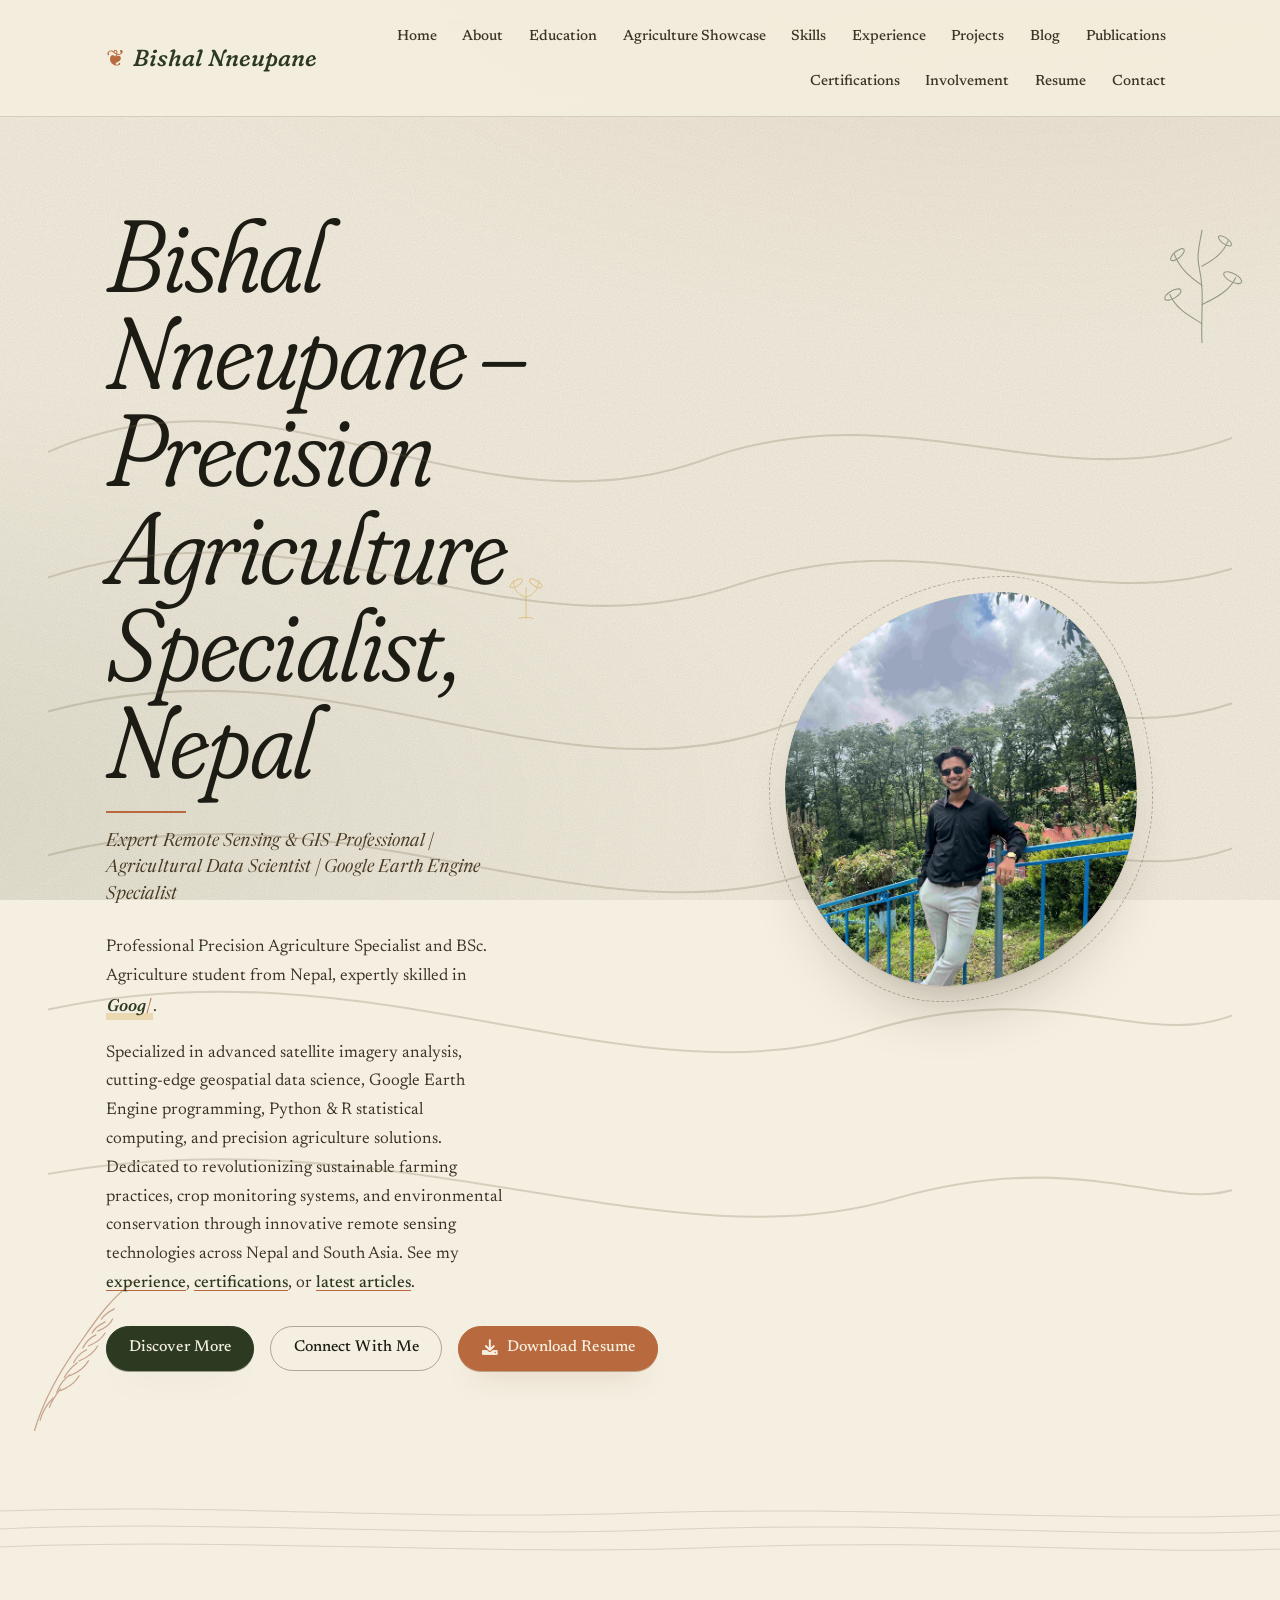
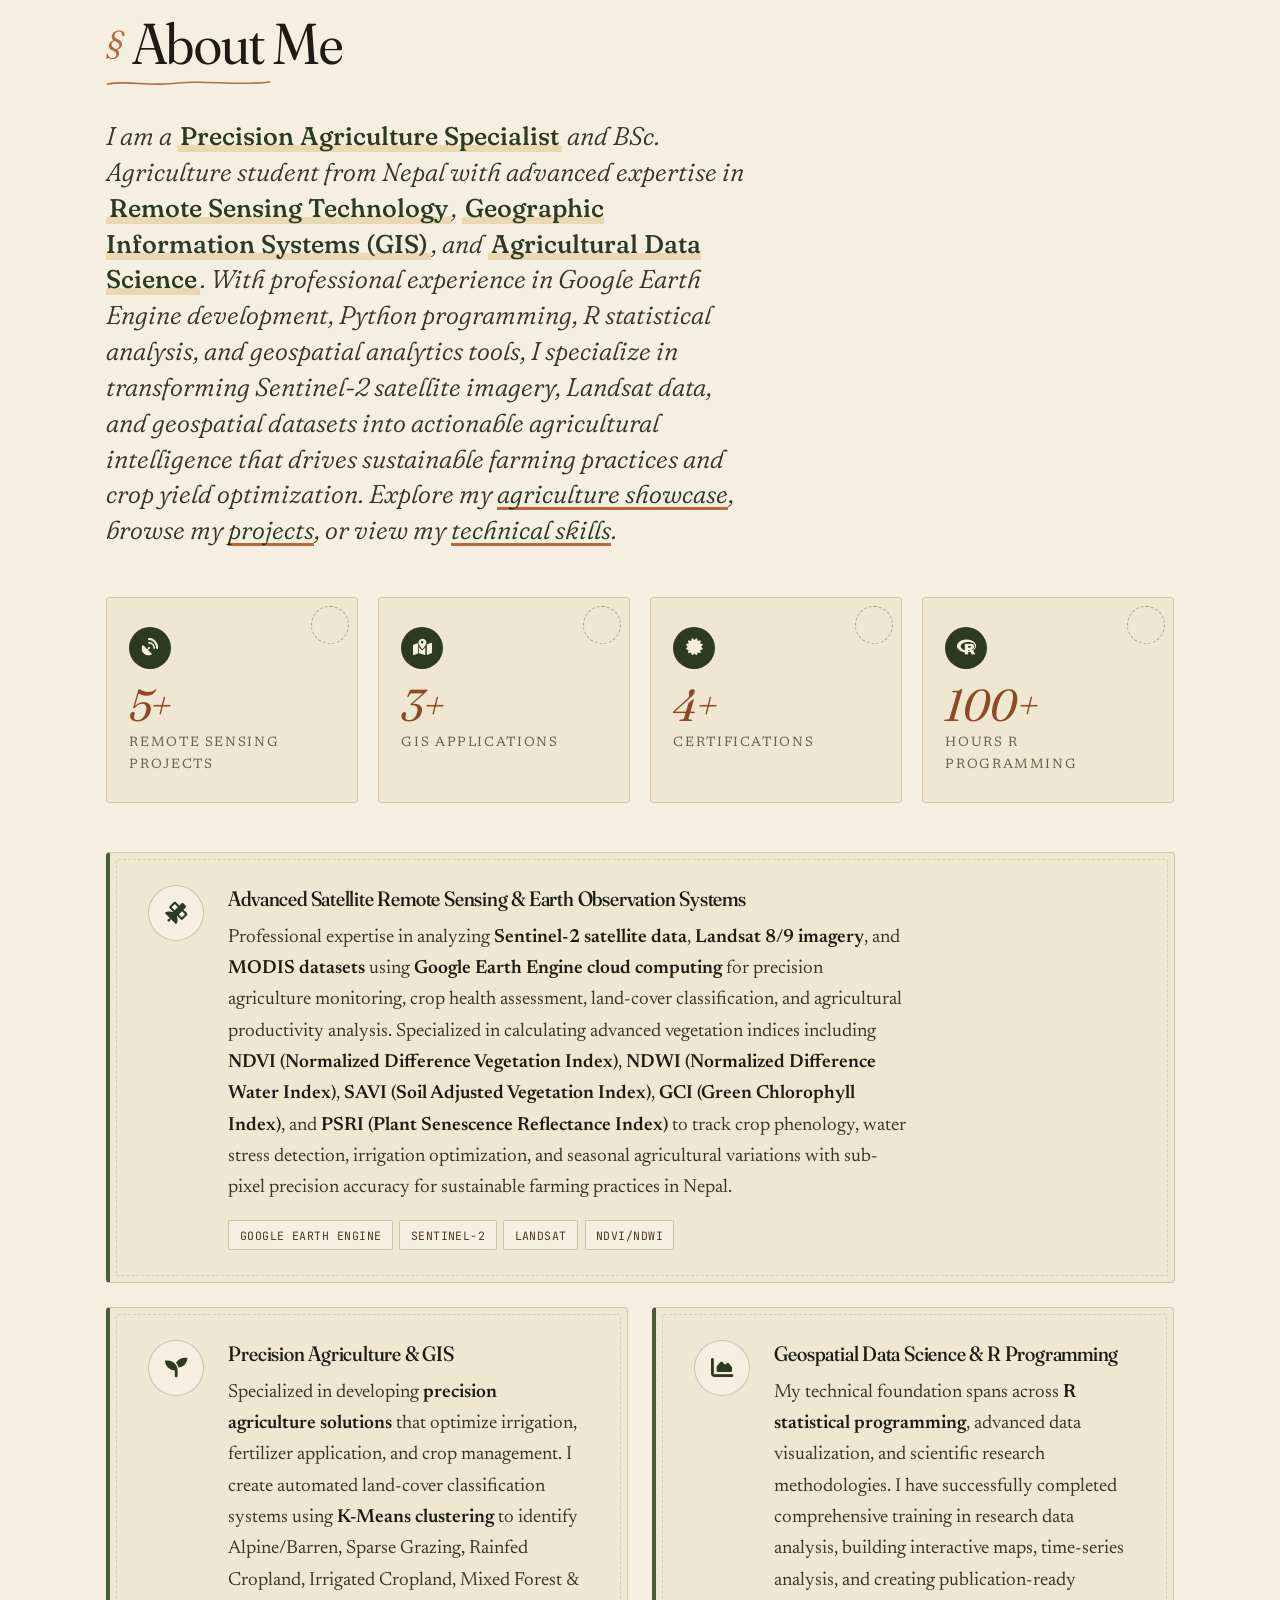
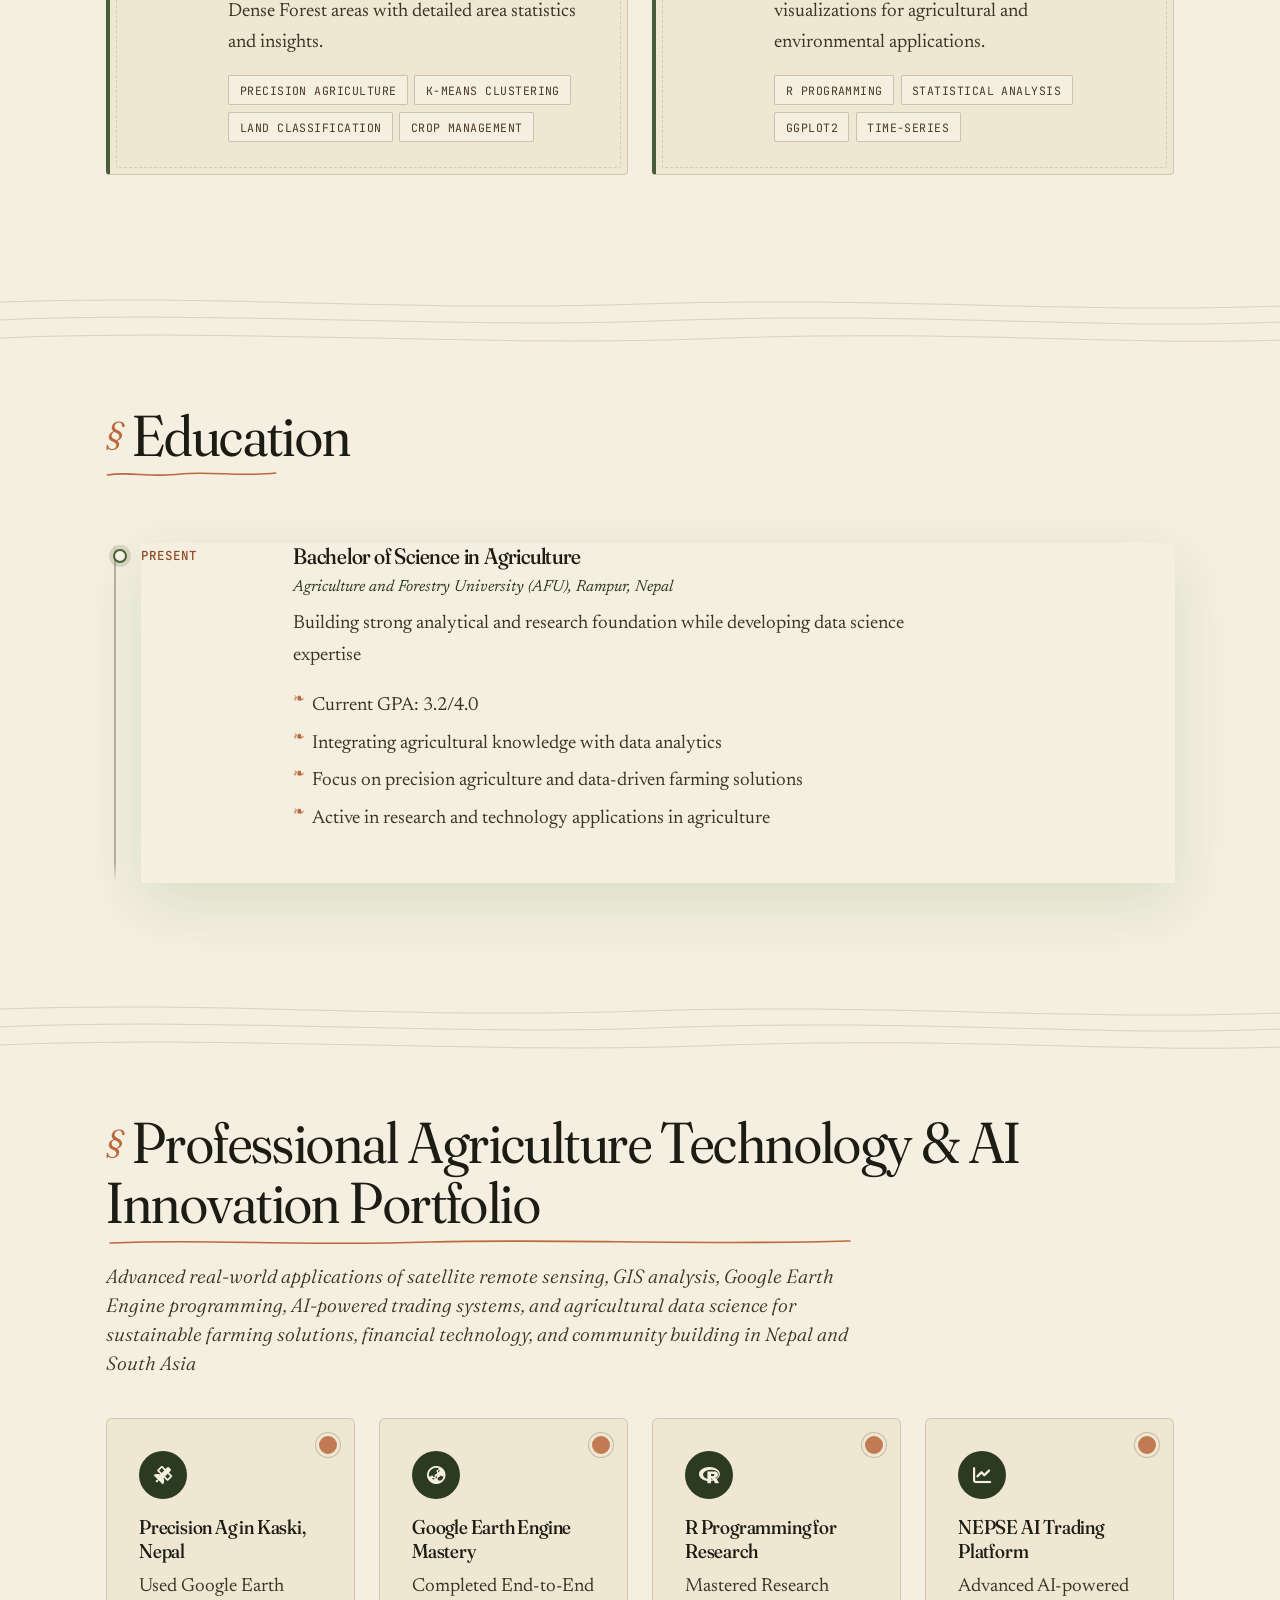
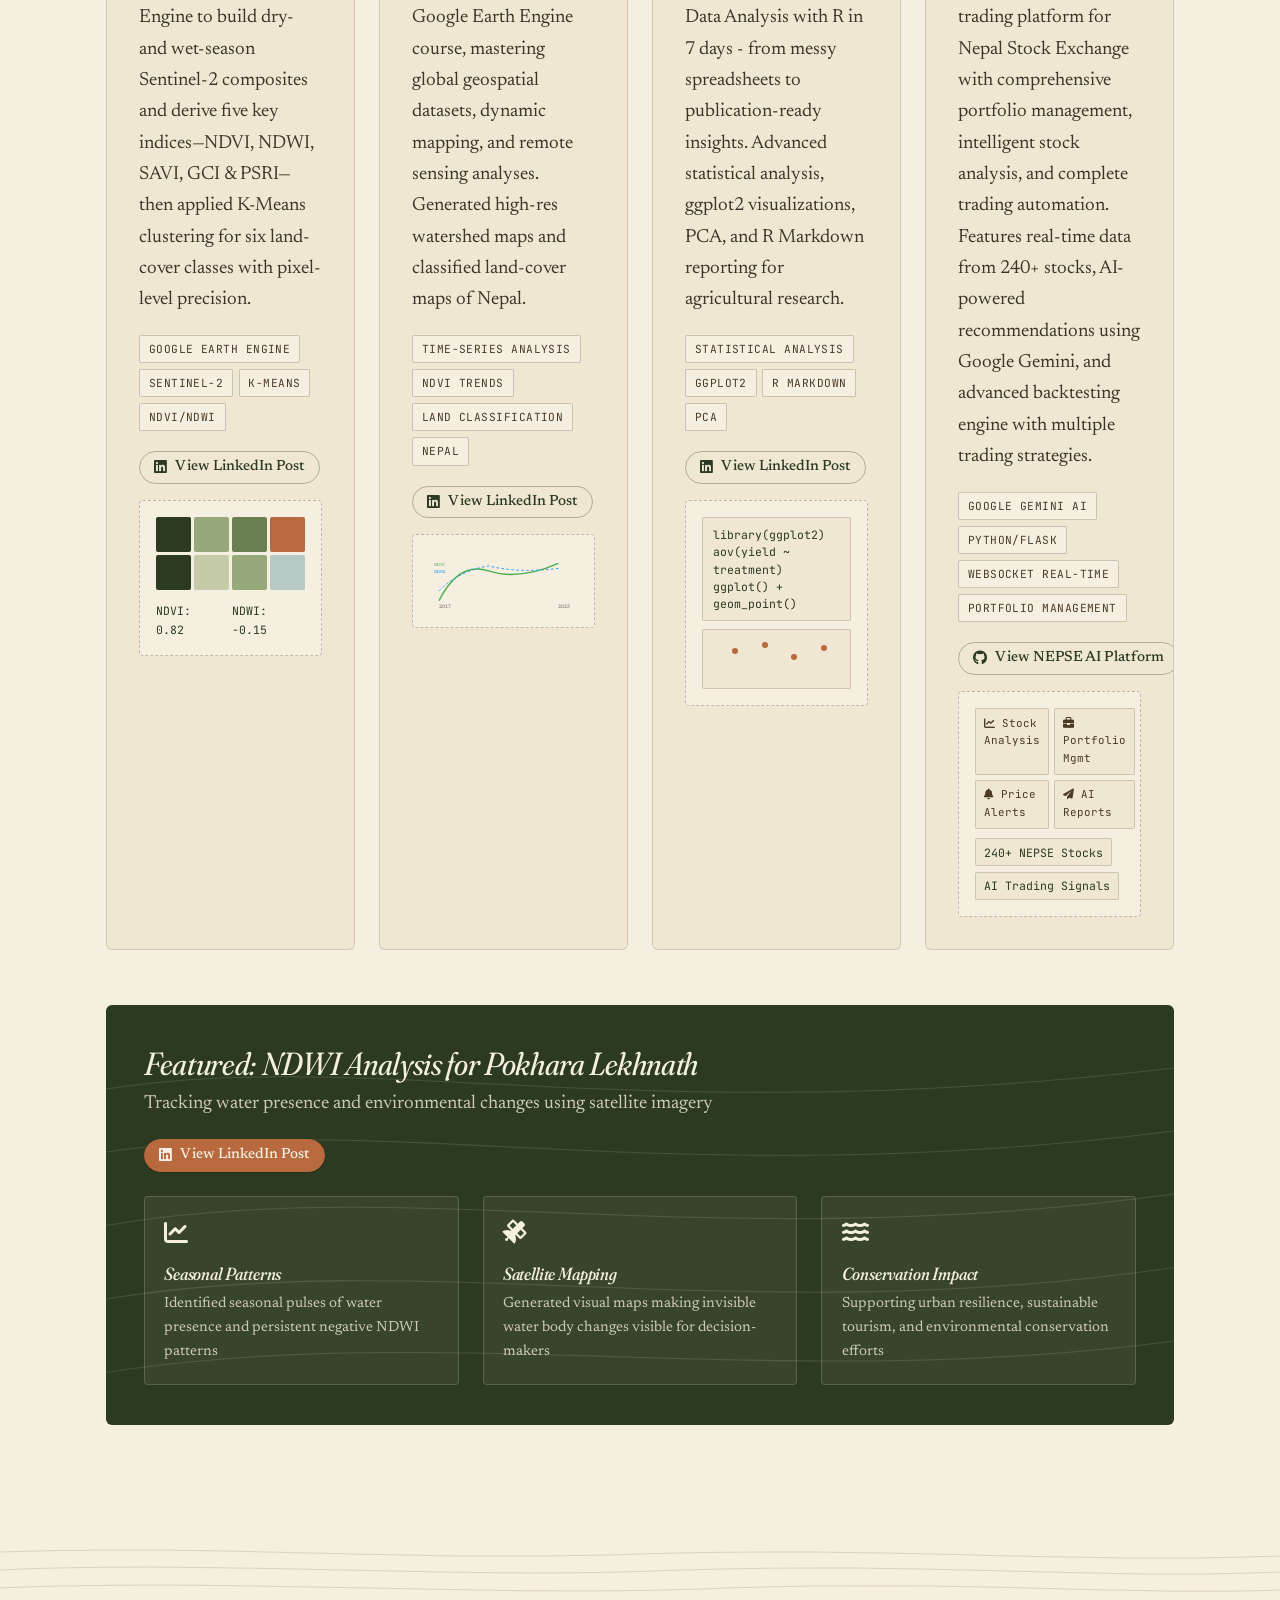
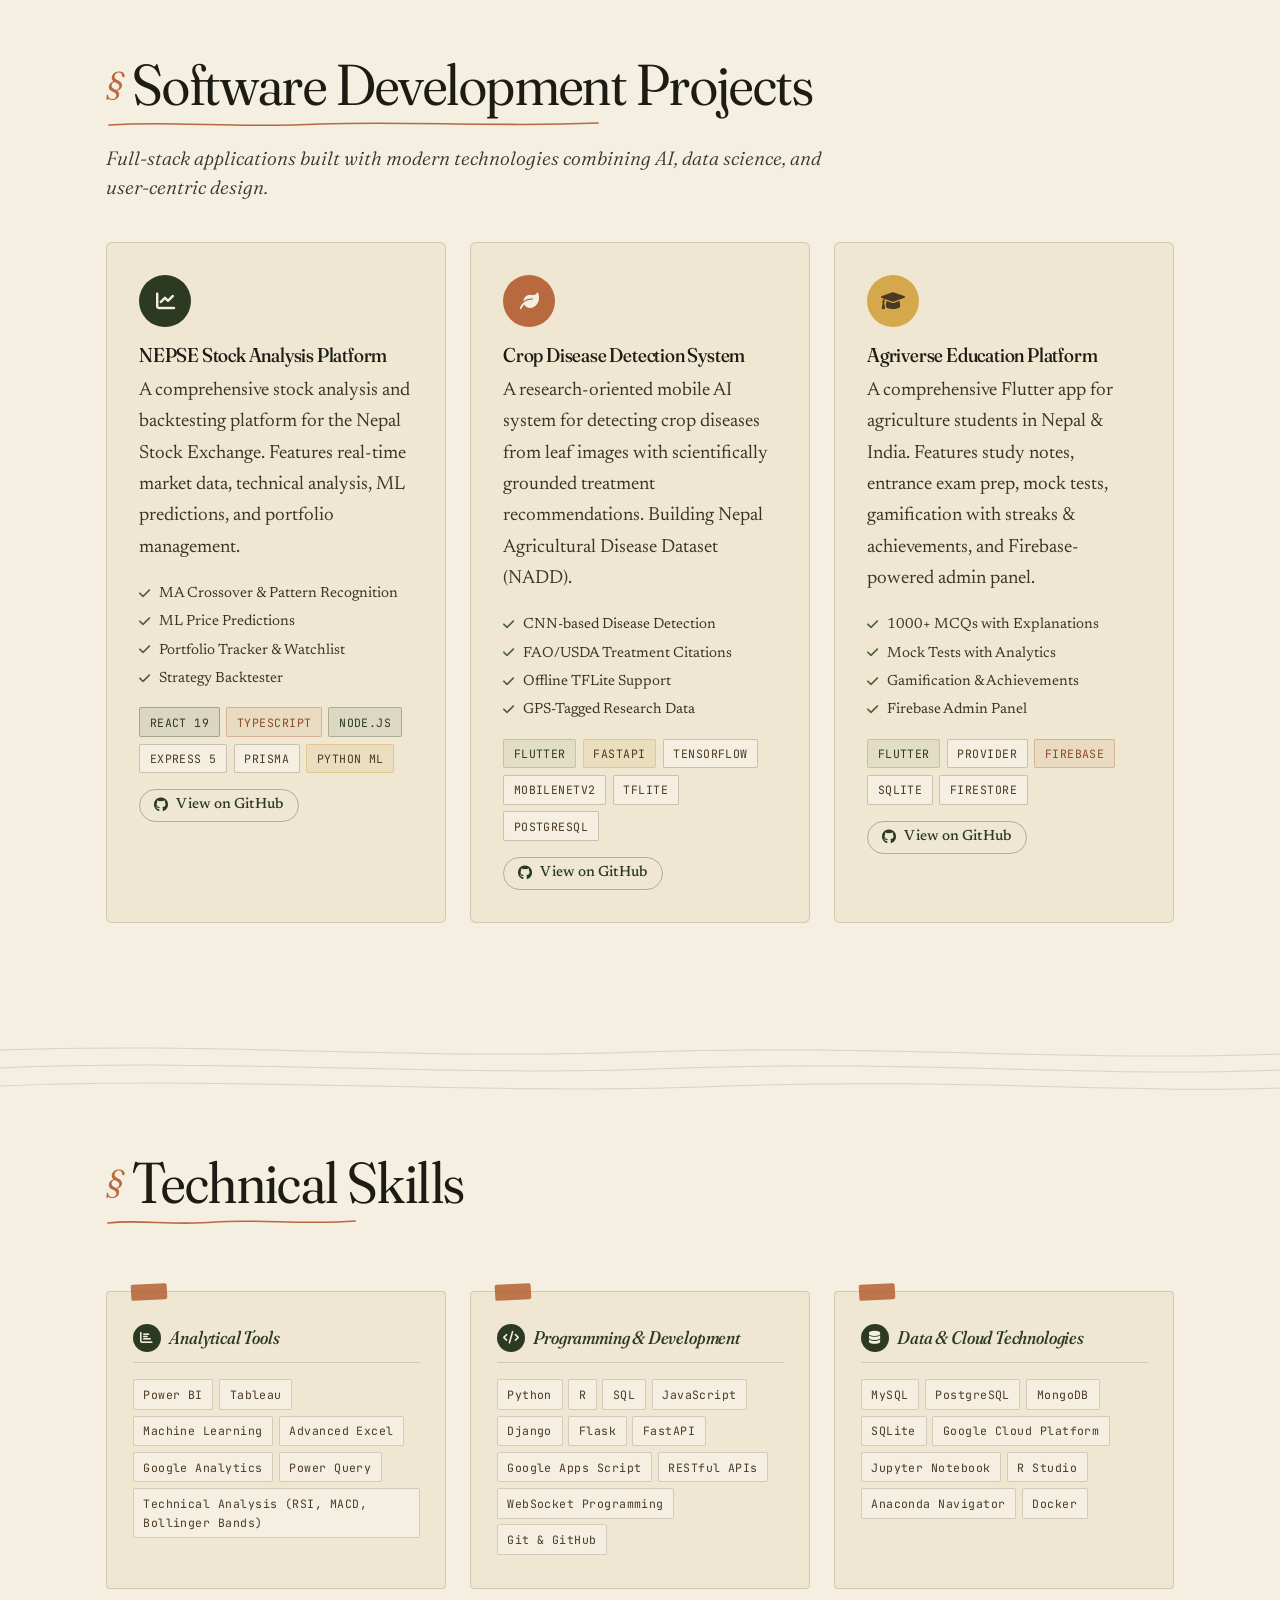
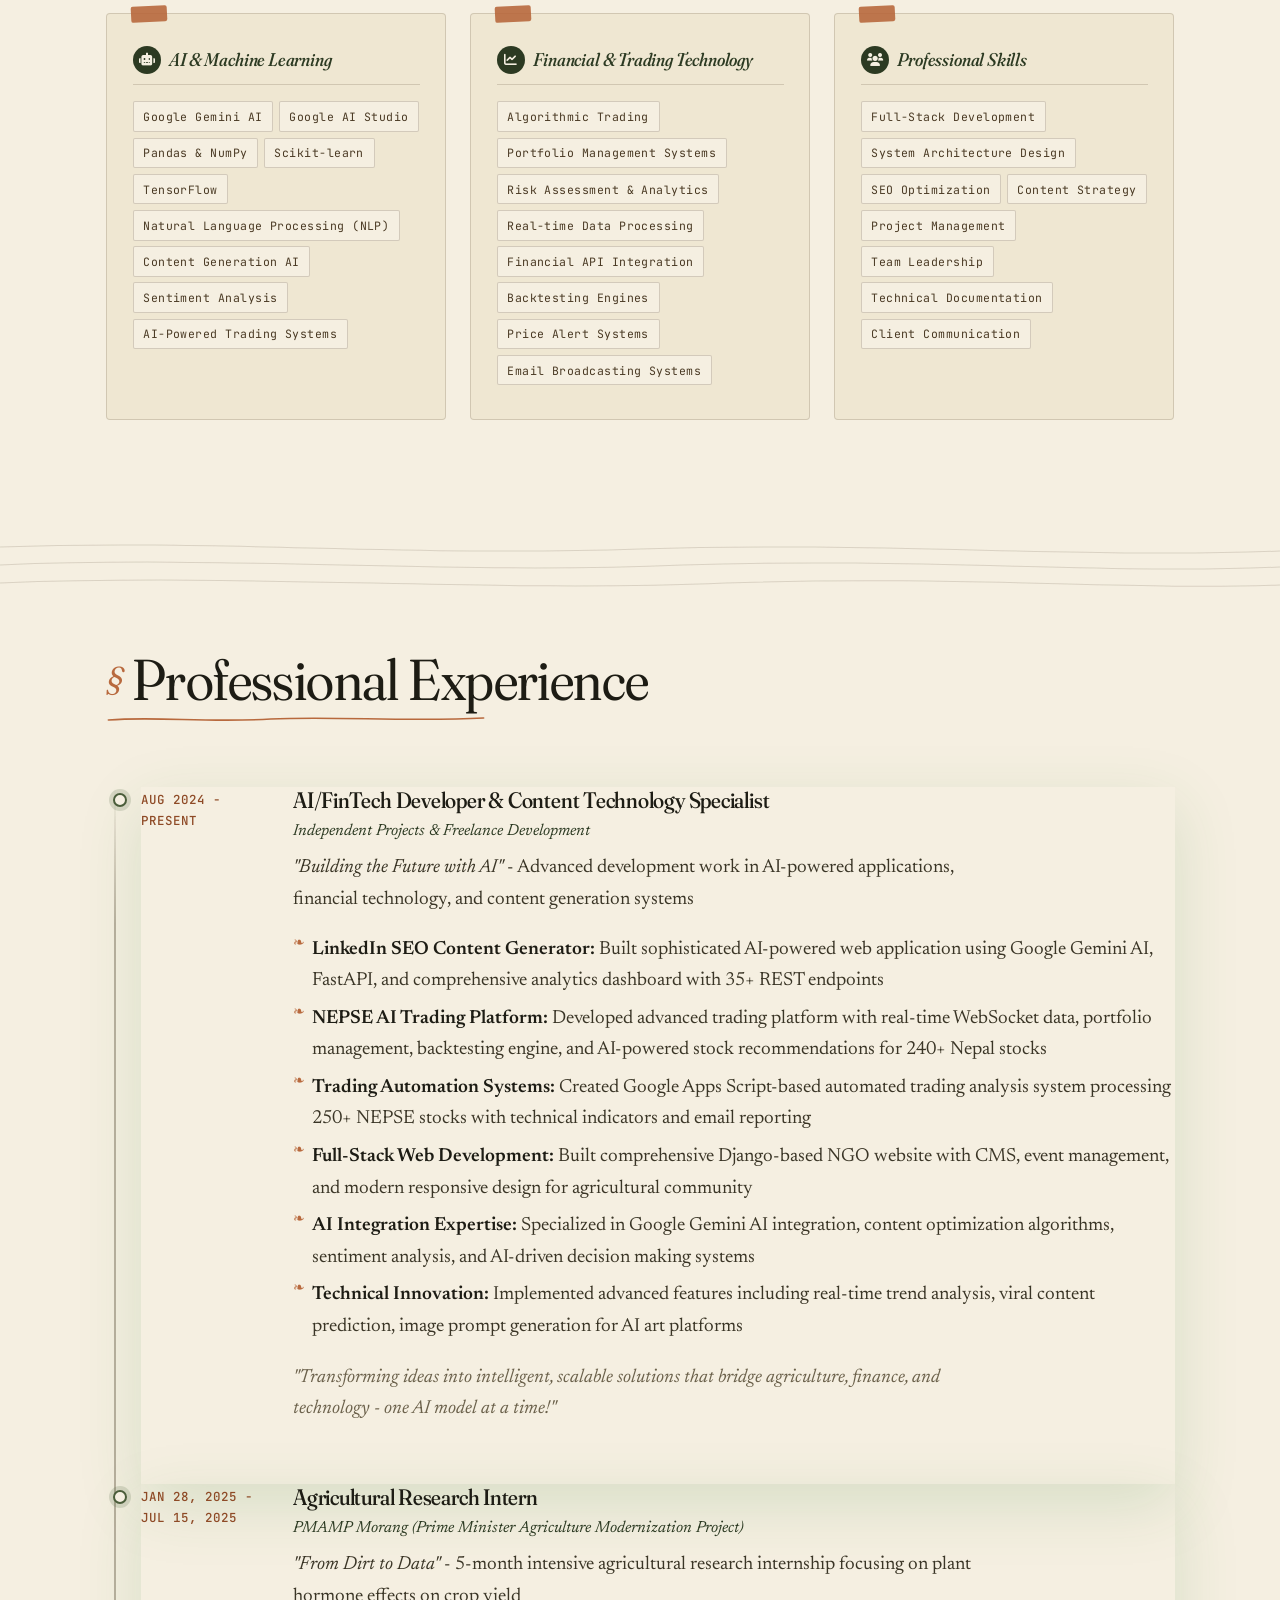
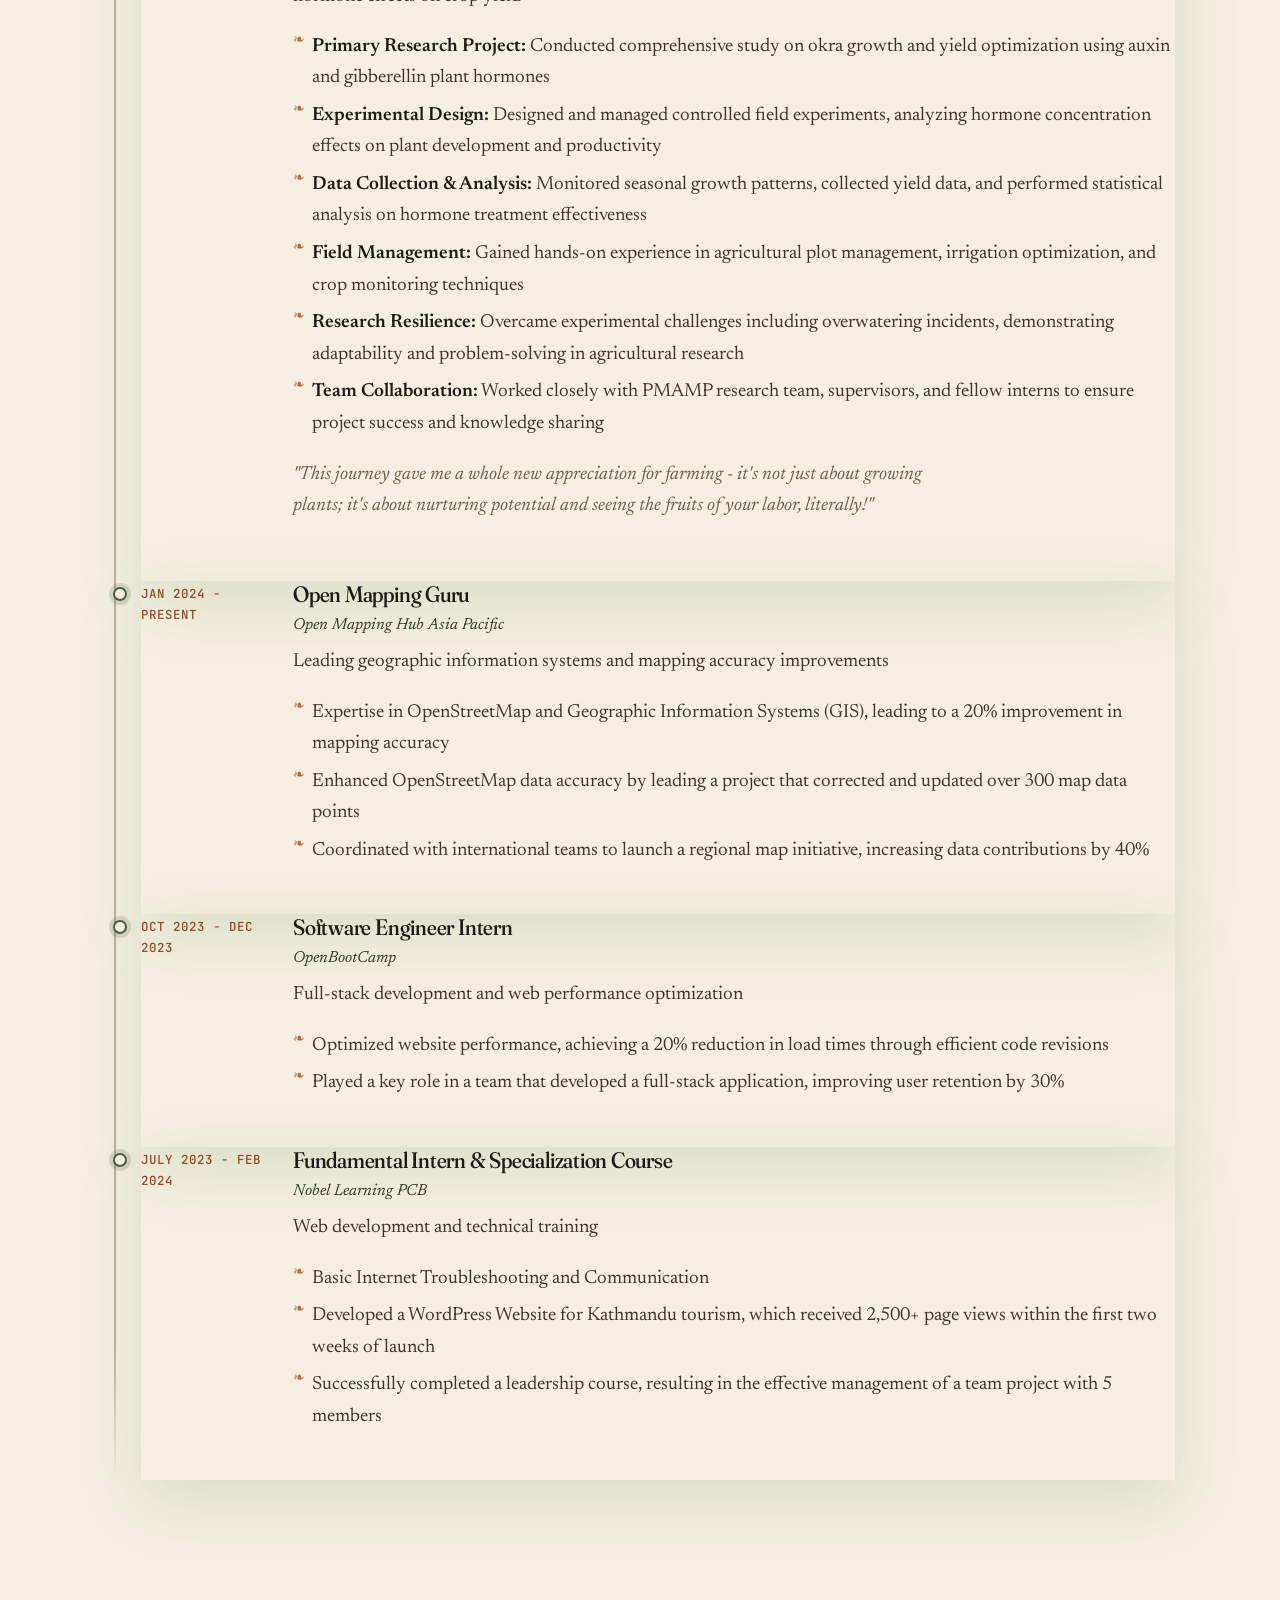
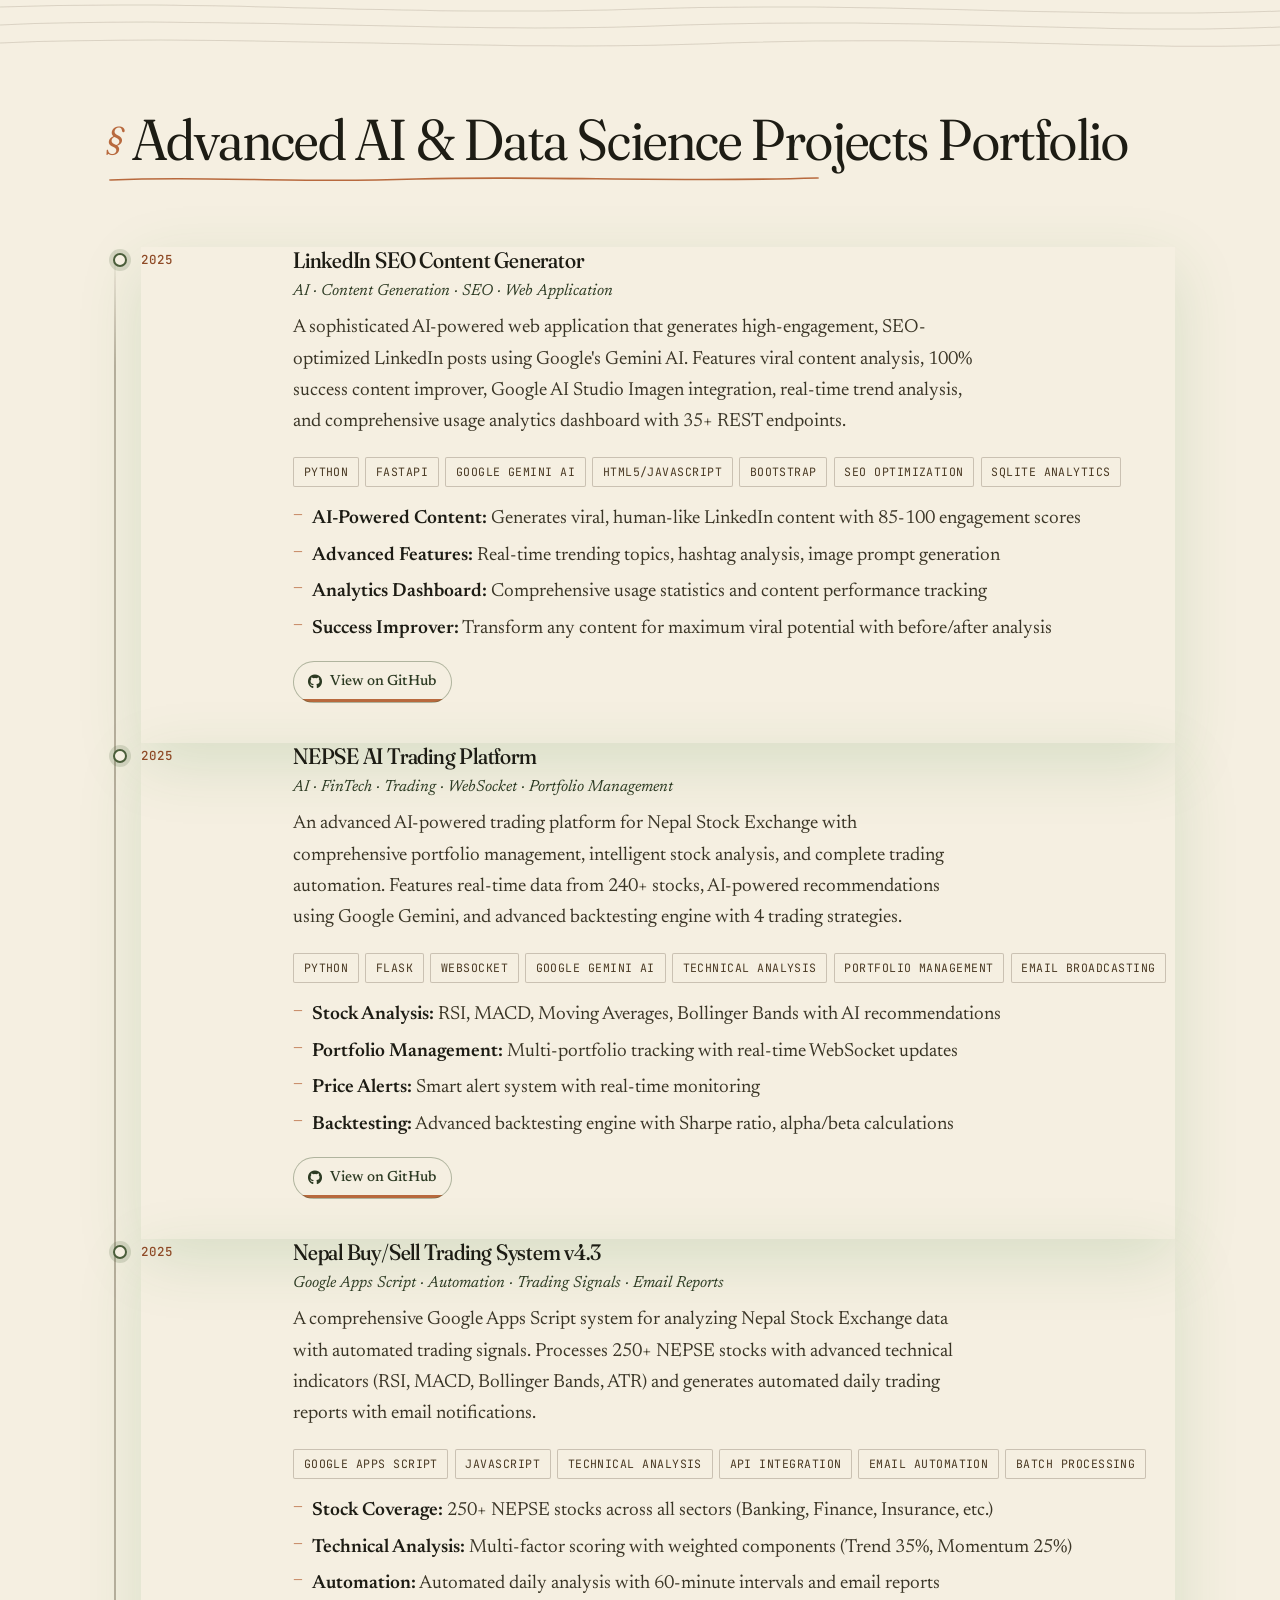
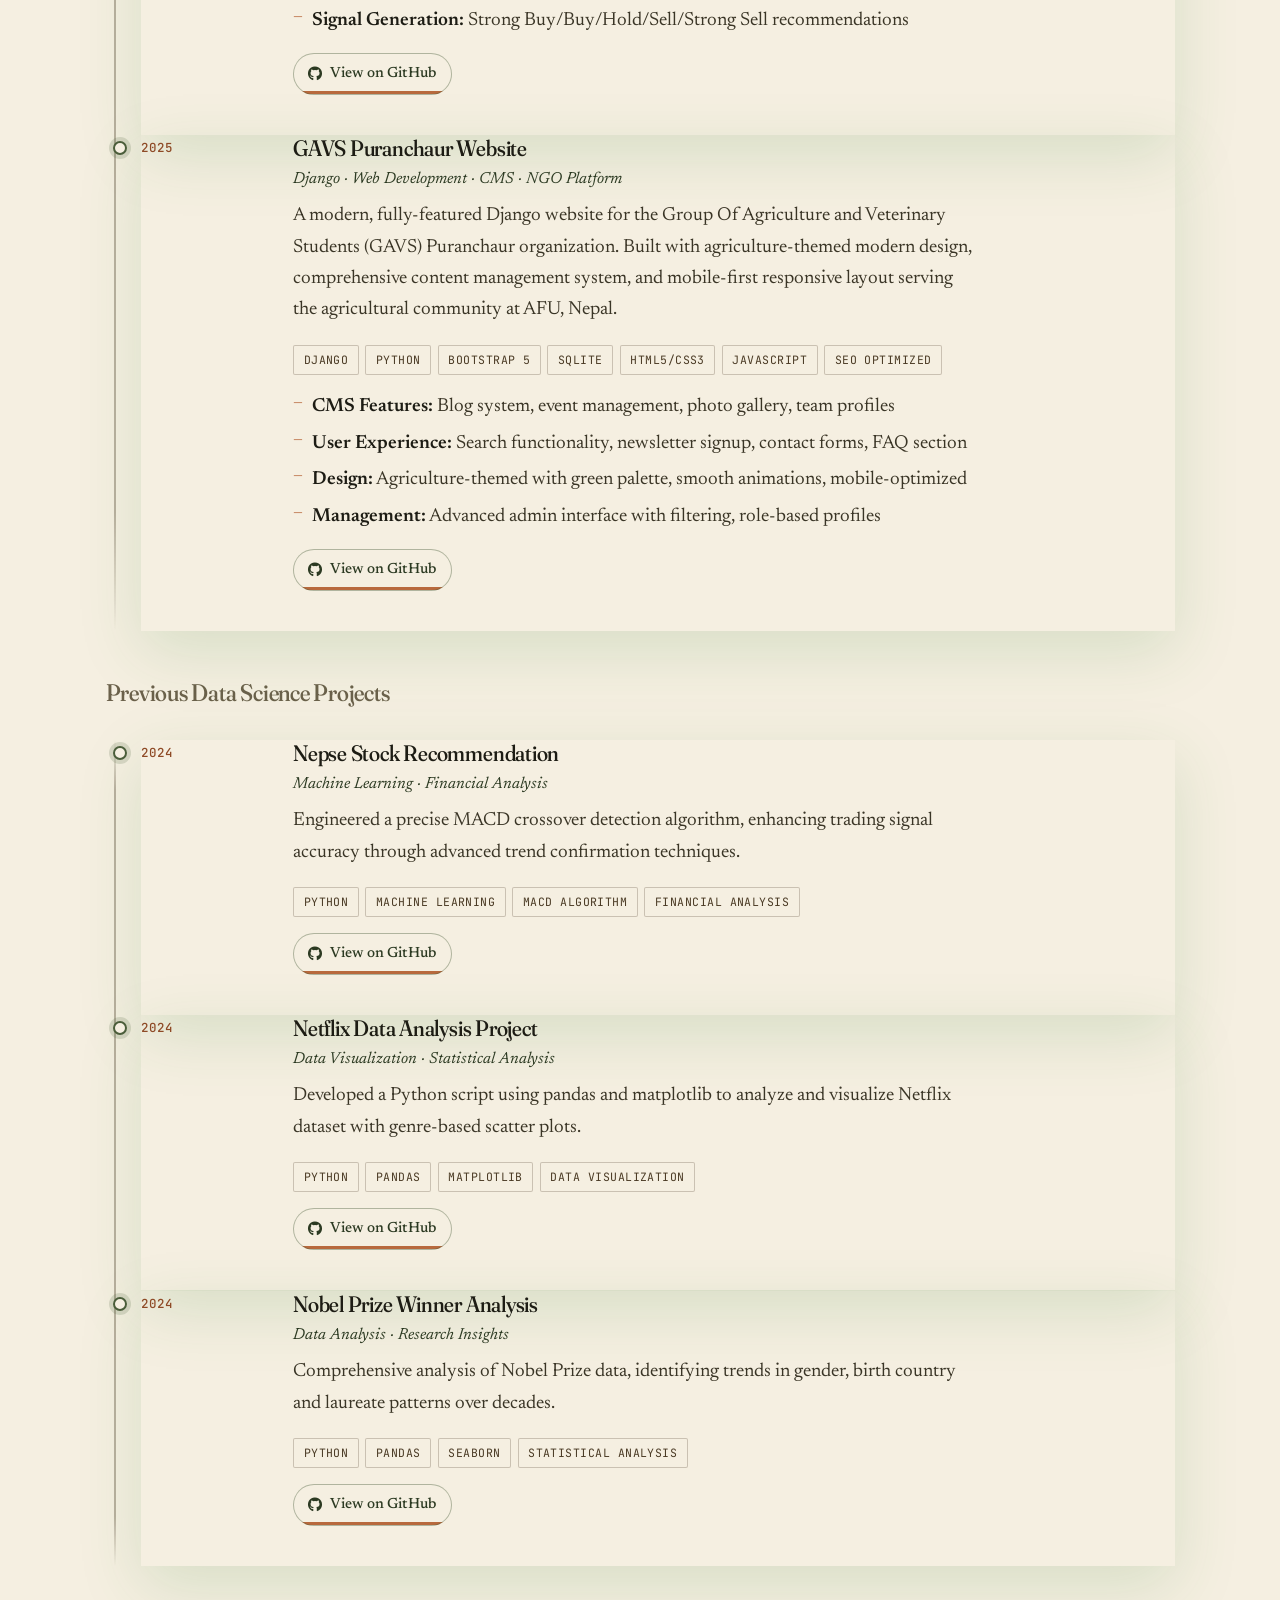
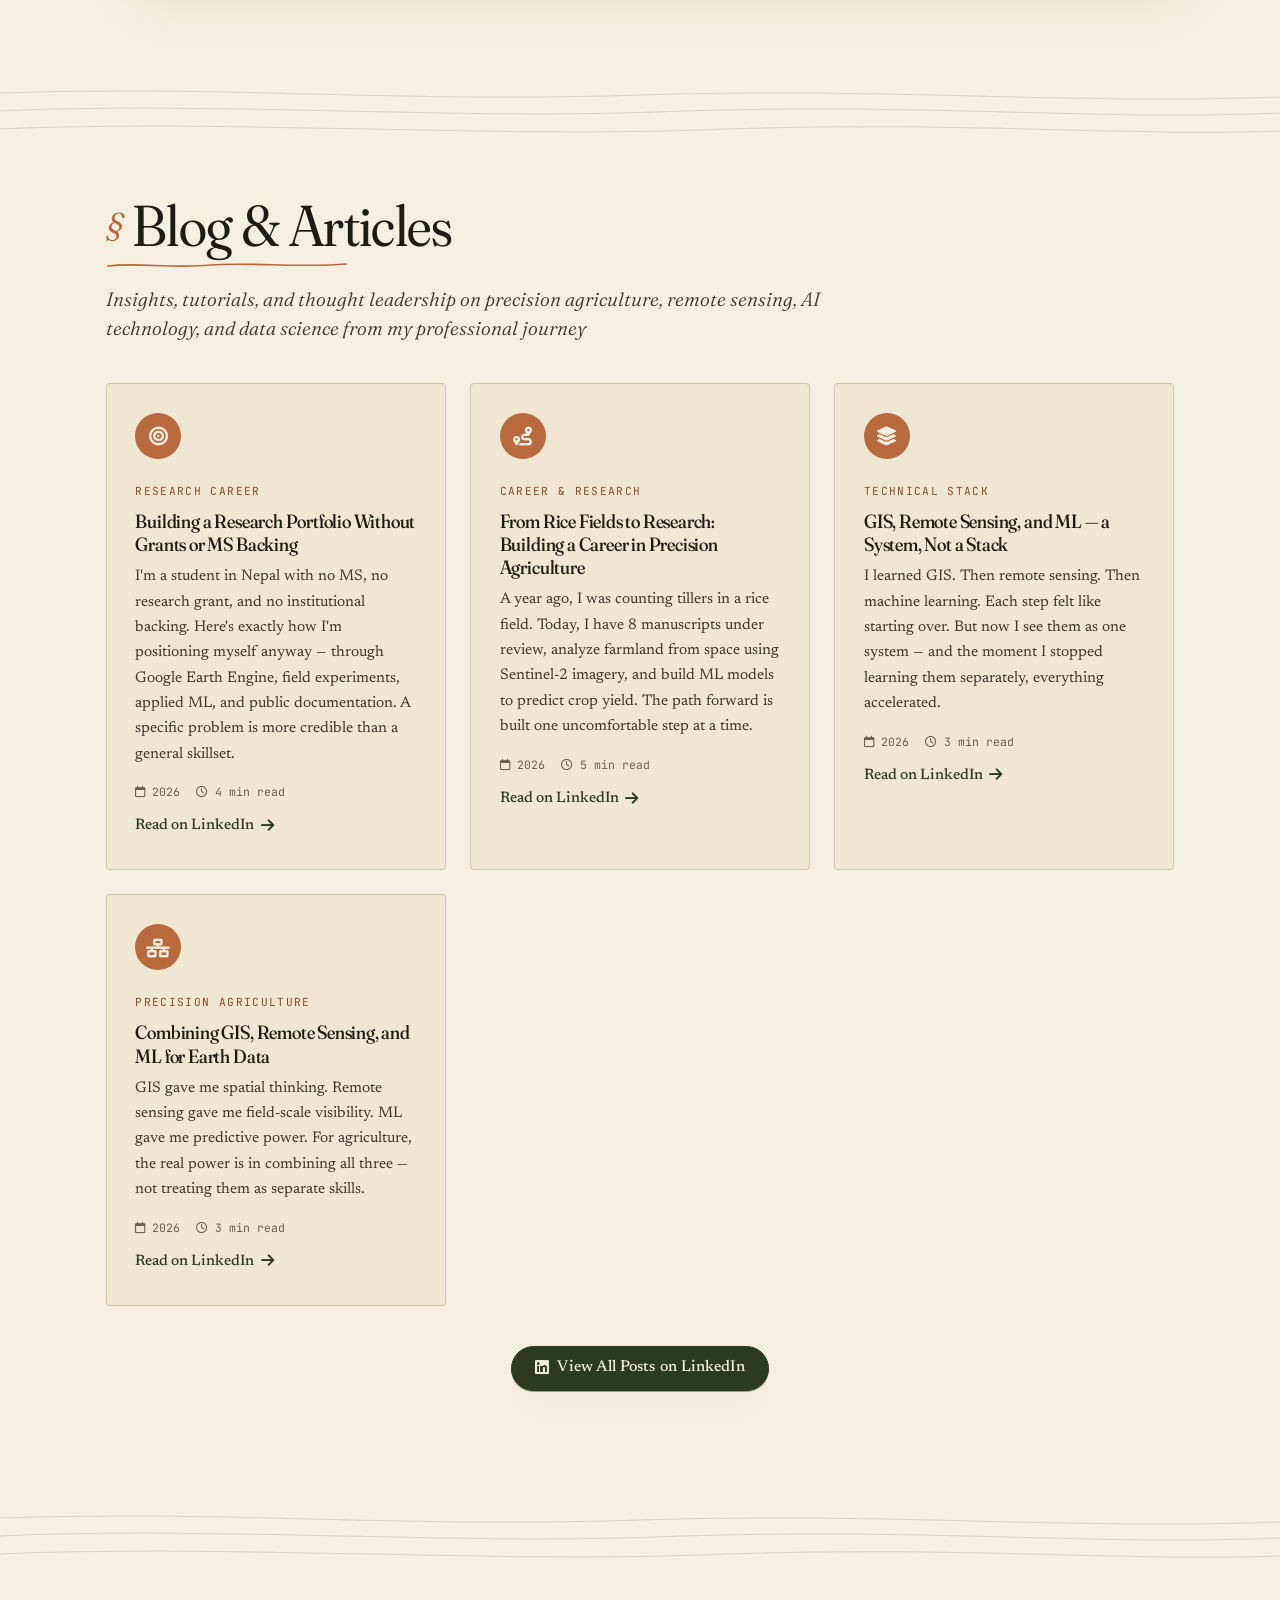
==== index.html @ 51d8fc03 "fix: mobile nav overlay + refresh CV/certificate PDFs - Remove backdrop-filter from <header> on mobi" ====
<!DOCTYPE html>
<html lang="en">

<head>
    <!-- Google Tag Manager -->
    <script>(function (w, d, s, l, i) {
            w[l] = w[l] || []; w[l].push({
                'gtm.start':
                    new Date().getTime(), event: 'gtm.js'
            }); var f = d.getElementsByTagName(s)[0],
                j = d.createElement(s), dl = l != 'dataLayer' ? '&l=' + l : ''; j.async = true; j.src =
                    'https://www.googletagmanager.com/gtm.js?id=' + i + dl; f.parentNode.insertBefore(j, f);
        })(window, document, 'script', 'dataLayer', 'GTM-NJG6S7FP');</script>
    <!-- End Google Tag Manager -->

    <!-- Google tag (gtag.js) -->
    <script async src="https://www.googletagmanager.com/gtag/js?id=G-SQ2X1X2V31"></script>
    <script>
        window.dataLayer = window.dataLayer || [];
        function gtag() { dataLayer.push(arguments); }
        gtag('js', new Date());

        gtag('config', 'G-SQ2X1X2V31');
    </script>

    <meta charset="UTF-8">
    <meta name="viewport"
        content="width=device-width, initial-scale=1.0, maximum-scale=5.0, user-scalable=yes, viewport-fit=cover">
    <meta name="theme-color" content="#4a5d3a">
    <meta name="mobile-web-app-capable" content="yes">
    <meta name="apple-mobile-web-app-capable" content="yes">
    <meta name="apple-mobile-web-app-status-bar-style" content="default">
    <meta name="apple-mobile-web-app-title" content="Bishal Nneupane">

    <!-- Performance Optimization Meta Tags -->
    <meta http-equiv="Cache-Control" content="max-age=31536000, public">
    <meta http-equiv="Expires" content="Mon, 09 Aug 2026 12:00:00 GMT">

    <!-- SEO Meta Tags -->
    <meta name="description"
        content="Bishal Nneupane is a Precision Agriculture & Remote Sensing Expert from Nepal. Google Earth Engine developer, agricultural data scientist & GIS analyst.">
    <meta name="keywords"
        content="Bishal Nneupane, Precision Agriculture Nepal, Remote Sensing Expert, Google Earth Engine, Agricultural Data Science, NDVI Monitoring, GIS Nepal">
    <meta name="author" content="Bishal Nneupane">
    <meta name="robots" content="index, follow, max-snippet:-1, max-image-preview:large, max-video-preview:-1">
    <link rel="canonical" href="https://www.bishalnneupane.com.np/">
    <link rel="alternate" hreflang="en" href="https://www.bishalnneupane.com.np/" />
    <link rel="alternate" hreflang="x-default" href="https://www.bishalnneupane.com.np/" />

    <!-- Open Graph Meta Tags -->
    <meta property="og:title" content="Bishal Nneupane – Agriculture & Remote Sensing | Nepal">
    <meta property="og:description"
        content="Precision Agriculture Specialist from Nepal. Expert in Google Earth Engine, NDVI analysis, satellite remote sensing & agricultural data science.">
    <meta property="og:image" content="https://www.bishalnneupane.com.np/bishal_neupane.jpg">
    <meta property="og:image:width" content="1200">
    <meta property="og:image:height" content="630">
    <meta property="og:image:alt" content="Bishal Nneupane - Precision Agriculture Specialist from Nepal">
    <meta property="og:url" content="https://www.bishalnneupane.com.np/">
    <meta property="og:type" content="website">
    <meta property="og:locale" content="en_US">
    <meta property="og:site_name" content="Bishal Nneupane">

    <!-- Twitter Card Meta Tags -->
    <meta name="twitter:card" content="summary_large_image">
    <meta name="twitter:site" content="@bishalnneupane1">
    <meta name="twitter:creator" content="@bishalnneupane1">
    <meta name="twitter:title" content="Bishal Nneupane – Precision Agriculture & Remote Sensing Expert">
    <meta name="twitter:description"
        content="Precision Agriculture Specialist from Nepal. Expert in Google Earth Engine, NDVI analysis & agricultural data science.">
    <meta name="twitter:image" content="https://www.bishalnneupane.com.np/bishal_neupane.jpg">
    <meta name="twitter:image:alt" content="Bishal Nneupane - Precision Agriculture Specialist">

    <link rel="preconnect" href="https://cdnjs.cloudflare.com">
    <link rel="dns-prefetch" href="https://cdnjs.cloudflare.com">
    <link rel="preconnect" href="https://fonts.googleapis.com">
    <link rel="preconnect" href="https://fonts.gstatic.com" crossorigin>
    <link
        href="https://fonts.googleapis.com/css2?family=Fraunces:ital,opsz,wght,SOFT,WONK@0,9..144,300..900,0..100,0..1;1,9..144,300..900,0..100,0..1&family=Newsreader:ital,opsz,wght@0,6..72,300..700;1,6..72,300..700&family=JetBrains+Mono:wght@400;500;600;700&display=swap"
        rel="stylesheet">

    <!-- Preload critical resources -->
    <link rel="preload" href="style.css" as="style">
    <link rel="preload" href="script.js" as="script">
    <link rel="preload" href="bishal_neupane.jpg" as="image">

    <!-- Favicon and Icons -->
    <link rel="icon" type="image/png" sizes="512x512" href="favicon-512x512.png">
    <link rel="apple-touch-icon" sizes="180x180" href="apple-touch-icon.png">
    <link rel="icon" type="image/png" sizes="32x32" href="favicon-32x32.png">
    <link rel="icon" type="image/png" sizes="16x16" href="favicon-16x16.png">
    <link rel="manifest" href="site.webmanifest">

    <title>Bishal Nneupane – Agriculture & Remote Sensing | Nepal</title>
    <link rel="stylesheet" href="style.css">
    <link rel="stylesheet" href="responsive.css">
    <link href="https://cdnjs.cloudflare.com/ajax/libs/font-awesome/6.0.0/css/all.min.css" rel="stylesheet">

    <!-- JSON-LD Structured Data: Person -->
    <script type="application/ld+json">
    {
        "@context": "https://schema.org",
        "@type": "Person",
        "name": "Bishal Nneupane",
        "givenName": "Bishal",
        "familyName": "Nneupane",
        "jobTitle": "Precision Agriculture Specialist & Remote Sensing Expert",
        "description": "Precision agriculture specialist and agricultural data scientist from Nepal, specializing in remote sensing, Google Earth Engine, and sustainable farming solutions.",
        "url": "https://www.bishalnneupane.com.np/",
        "image": {
            "@type": "ImageObject",
            "url": "https://www.bishalnneupane.com.np/bishal_neupane.jpg",
            "width": 800,
            "height": 800
        },
        "email": "contact@bishalnneupane.com.np",
        "telephone": "+977-9807477734",
        "sameAs": [
            "https://www.linkedin.com/in/bishalnneupane/",
            "https://github.com/bishalnneupane1",
            "https://www.facebook.com/bishal.nneupane/",
            "https://x.com/bishalnneupane1",
            "https://www.instagram.com/bishalnneupane/",
            "https://www.youtube.com/@bishalnneupane"
        ],
        "address": {
            "@type": "PostalAddress",
            "addressLocality": "Pokhara",
            "addressRegion": "Gandaki",
            "addressCountry": "NP"
        },
        "alumniOf": {
            "@type": "CollegeOrUniversity",
            "name": "Agriculture and Forestry University (AFU)",
            "url": "https://afu.edu.np/"
        },
        "knowsAbout": [
            "Precision Agriculture",
            "Remote Sensing",
            "Google Earth Engine",
            "Agricultural Data Science",
            "GIS Analysis",
            "Satellite Imagery Analysis",
            "Python Programming",
            "R Programming",
            "NDVI Analysis",
            "Crop Monitoring",
            "Sustainable Farming",
            "Machine Learning",
            "AI-Powered Trading Systems"
        ],
        "hasOccupation": {
            "@type": "Occupation",
            "name": "Agricultural Data Scientist",
            "occupationLocation": {
                "@type": "Country",
                "name": "Nepal"
            }
        },
        "nationality": {
            "@type": "Country",
            "name": "Nepal"
        }
    }
    </script>

    <!-- JSON-LD: WebSite with SearchAction -->
    <script type="application/ld+json">
    {
        "@context": "https://schema.org",
        "@type": "WebSite",
        "name": "Bishal Nneupane – Precision Agriculture & Remote Sensing Expert",
        "url": "https://www.bishalnneupane.com.np/",
        "description": "Portfolio website of Bishal Nneupane, a precision agriculture specialist and remote sensing expert from Nepal.",
        "author": { "@type": "Person", "name": "Bishal Nneupane" },
        "inLanguage": "en"
    }
    </script>

    <!-- JSON-LD: ProfessionalService -->
    <script type="application/ld+json">
    {
        "@context": "https://schema.org",
        "@type": "ProfessionalService",
        "name": "Bishal Nneupane – Agricultural Consulting & Remote Sensing Services",
        "description": "Professional consulting in precision agriculture, Google Earth Engine development, satellite remote sensing analysis, and agricultural data science.",
        "url": "https://www.bishalnneupane.com.np/",
        "telephone": "+977-9807477734",
        "email": "contact@bishalnneupane.com.np",
        "address": {
            "@type": "PostalAddress",
            "addressLocality": "Pokhara",
            "addressRegion": "Gandaki",
            "addressCountry": "NP"
        },
        "areaServed": [
            { "@type": "Country", "name": "Nepal" },
            { "@type": "Place", "name": "South Asia" }
        ],
        "serviceType": ["Precision Agriculture Consulting", "Remote Sensing Analysis", "Google Earth Engine Development", "Agricultural Data Science"]
    }
    </script>

    <!-- JSON-LD: SoftwareApplication Projects -->
    <script type="application/ld+json">
    [
        {
            "@context": "https://schema.org",
            "@type": "SoftwareApplication",
            "name": "LinkedIn SEO Content Generator",
            "description": "AI-powered web application that generates high-engagement, SEO-optimized LinkedIn posts using Google's Gemini AI with viral content analysis and analytics dashboard.",
            "author": {"@type": "Person", "name": "Bishal Nneupane", "url": "https://www.bishalnneupane.com.np/"},
            "applicationCategory": "AI & Content Generation",
            "operatingSystem": "Web",
            "url": "https://github.com/bishalnneupane1/linkedin-seo-content-generator"
        },
        {
            "@context": "https://schema.org",
            "@type": "SoftwareApplication",
            "name": "NEPSE AI Trading Platform",
            "description": "Advanced AI-powered trading platform for Nepal Stock Exchange with portfolio management, stock analysis, and trading automation using Google Gemini AI.",
            "author": {"@type": "Person", "name": "Bishal Nneupane", "url": "https://www.bishalnneupane.com.np/"},
            "applicationCategory": "FinTech & Trading",
            "operatingSystem": "Web",
            "url": "https://github.com/bishalnneupane1/nepse_ai_app"
        },
        {
            "@context": "https://schema.org",
            "@type": "CreativeWork",
            "name": "Precision Agriculture Analysis – Kaski, Nepal",
            "description": "Remote sensing project using Google Earth Engine for land-cover classification with Sentinel-2 satellite data and K-Means clustering.",
            "author": {"@type": "Person", "name": "Bishal Nneupane", "url": "https://www.bishalnneupane.com.np/"},
            "keywords": ["Google Earth Engine", "NDVI", "Remote Sensing", "Precision Agriculture"]
        }
    ]
    </script>

    <!-- JSON-LD: BreadcrumbList -->
    <script type="application/ld+json">
    {
        "@context": "https://schema.org",
        "@type": "BreadcrumbList",
        "itemListElement": [
            {
                "@type": "ListItem",
                "position": 1,
                "name": "Home",
                "item": "https://www.bishalnneupane.com.np/"
            },
            {
                "@type": "ListItem",
                "position": 2,
                "name": "About",
                "item": "https://www.bishalnneupane.com.np/#about"
            },
            {
                "@type": "ListItem",
                "position": 3,
                "name": "Agriculture Showcase",
                "item": "https://www.bishalnneupane.com.np/#agriculture-showcase"
            },
            {
                "@type": "ListItem",
                "position": 4,
                "name": "Projects",
                "item": "https://www.bishalnneupane.com.np/#projects"
            },
            {
                "@type": "ListItem",
                "position": 5,
                "name": "Blog",
                "item": "https://www.bishalnneupane.com.np/#blog"
            },
            {
                "@type": "ListItem",
                "position": 6,
                "name": "Contact",
                "item": "https://www.bishalnneupane.com.np/#contact"
            }
        ]
    }
    </script>

    <!-- JSON-LD: FAQ Schema -->
    <script type="application/ld+json">
    {
        "@context": "https://schema.org",
        "@type": "FAQPage",
        "mainEntity": [
            {
                "@type": "Question",
                "name": "What is precision agriculture and how is it used in Nepal?",
                "acceptedAnswer": {
                    "@type": "Answer",
                    "text": "Precision agriculture uses satellite remote sensing, GPS, GIS, and data analytics to optimize farming practices. In Nepal, it helps monitor crop health via NDVI indices, classify land cover using Google Earth Engine, and improve irrigation and fertilizer application for sustainable farming across diverse terrain."
                }
            },
            {
                "@type": "Question",
                "name": "How does Google Earth Engine help in agricultural analysis?",
                "acceptedAnswer": {
                    "@type": "Answer",
                    "text": "Google Earth Engine is a cloud computing platform that provides access to Sentinel-2, Landsat, and MODIS satellite data. It enables calculation of vegetation indices like NDVI, NDWI, SAVI, and GCI for crop health assessment, land-cover classification using K-Means clustering, and time-series analysis of agricultural changes."
                }
            },
            {
                "@type": "Question",
                "name": "What services does Bishal Nneupane offer?",
                "acceptedAnswer": {
                    "@type": "Answer",
                    "text": "Bishal Nneupane offers precision agriculture consulting, Google Earth Engine development, satellite remote sensing analysis, agricultural data science, GIS mapping, AI-powered solution development, and full-stack web application development for agriculture and fintech."
                }
            },
            {
                "@type": "Question",
                "name": "What is NDVI and why is it important for crop monitoring?",
                "acceptedAnswer": {
                    "@type": "Answer",
                    "text": "NDVI (Normalized Difference Vegetation Index) measures plant health using satellite imagery by comparing near-infrared and red light reflection. Values range from -1 to 1, with higher values indicating healthier vegetation. It is crucial for monitoring crop growth, detecting stress, optimizing irrigation, and predicting yield."
                }
            }
        ]
    }
    </script>
</head>

<body>
    <!-- Google Tag Manager (noscript) -->
    <noscript><iframe src="https://www.googletagmanager.com/ns.html?id=GTM-NJG6S7FP" height="0" width="0"
            style="display:none;visibility:hidden"></iframe></noscript>
    <!-- End Google Tag Manager (noscript) -->

    <!-- Noscript fallback for SEO crawlers -->
    <noscript>
        <style>
            .animate-on-scroll {
                opacity: 1 !important;
                transform: none !important;
            }
        </style>
    </noscript>
    <header>
        <nav class="navbar">
            <div class="nav-container">
                <span class="logo">Bishal Nneupane</span>
                <ul class="nav-menu">
                    <li><a href="#home" title="Bishal Nneupane - Precision Agriculture Specialist Homepage">Home</a>
                    </li>
                    <li><a href="#about" title="About Nepal's Leading Agricultural Data Scientist">About</a></li>
                    <li><a href="#education" title="Agricultural Education & Academic Background">Education</a></li>
                    <li><a href="#agriculture-showcase"
                            title="Remote Sensing & Precision Agriculture Portfolio">Agriculture Showcase</a></li>
                    <li><a href="#skills" title="Technical Skills in Data Science & Remote Sensing">Skills</a></li>
                    <li><a href="#experience" title="Professional Experience in Agriculture & GIS">Experience</a></li>
                    <li><a href="#projects" title="Data Science & Agricultural Research Projects">Projects</a></li>
                    <li><a href="#blog" title="Articles & Insights on Agriculture & Technology">Blog</a></li>
                    <li><a href="#publications" title="Research Manuscripts Under Review">Publications</a></li>
                    <li><a href="#certifications" title="Professional Certifications & Awards">Certifications</a></li>
                    <li><a href="#involvement" title="Agricultural Organizations & Leadership">Involvement</a></li>
                    <li><a href="#resume" title="Download Professional Resume - Agriculture Specialist">Resume</a></li>
                    <li><a href="#contact"
                            title="Contact for Agricultural Consulting & Remote Sensing Services">Contact</a></li>
                </ul>
                <div class="hamburger" role="button" tabindex="0" aria-label="Toggle navigation menu" aria-expanded="false">
                    <span></span>
                    <span></span>
                    <span></span>
                </div>
            </div>
        </nav>
    </header>

    <main id="main-content">
        <section id="home" class="hero">
            <div class="container">
                <div class="hero-wrapper">
                    <div class="hero-main-content">
                        <div class="hero-text-section">
                            <h1>Bishal Nneupane – Precision Agriculture Specialist, Nepal</h1>
                            <h2>Expert Remote Sensing & GIS Professional | Agricultural Data Scientist | Google Earth
                                Engine Specialist</h2>
                            <p>Professional Precision Agriculture Specialist and BSc. Agriculture student from Nepal,
                                expertly skilled in <span class="typewriter-container"><span
                                        id="typewriter"></span><span class="cursor">|</span></span>.</p>
                            <p>Specialized in advanced satellite imagery analysis, cutting-edge geospatial data science,
                                Google Earth Engine programming, Python & R statistical computing, and precision
                                agriculture solutions. Dedicated to revolutionizing sustainable farming practices, crop
                                monitoring systems, and environmental conservation through innovative remote sensing
                                technologies across Nepal and South Asia. See my <a href="#experience">experience</a>,
                                <a href="#certifications">certifications</a>, or <a href="#blog">latest articles</a>.
                            </p>
                            <div class="cta-buttons">
                                <a href="#about" class="btn btn-primary">Discover More</a>
                                <a href="#contact" class="btn btn-secondary">Connect With Me</a>
                                <a href="Bishal_Neupane_agriculture_cv.pdf" download class="btn btn-accent">
                                    <i class="fas fa-download"></i> Download Resume
                                </a>
                            </div>
                        </div>
                        <div class="hero-photo-section">
                            <div class="photo-container">
                                <div class="photo-placeholder">
                                    <img src="bishal_neupane.jpg"
                                        alt="Bishal Nneupane – Precision Agriculture Specialist and Remote Sensing Expert from Pokhara, Nepal"
                                        loading="eager" decoding="async" width="400" height="400" fetchpriority="high"
                                        style="width: 100%; height: 100%; object-fit: cover; z-index: 10; position: relative; border-radius: inherit;">
                                </div>
                                <div class="photo-decoration"></div>
                            </div>
                            <div class="photo-glow"></div>
                        </div>
                    </div>
                </div>
                <div class="hero-decoration" aria-hidden="true">
                    <!-- Contour lines: rice terraces from above -->
                    <svg class="hero-contour" viewBox="0 0 1200 600" preserveAspectRatio="none">
                        <g fill="none" stroke="currentColor" stroke-width="1" stroke-linecap="round" opacity="0.55">
                            <path d="M-20,140 C220,80 420,180 660,140 C880,100 1040,170 1240,120"/>
                            <path d="M-20,200 C260,150 460,240 700,200 C920,165 1060,225 1240,185"/>
                            <path d="M-20,265 C280,220 500,310 740,270 C960,235 1080,290 1240,250"/>
                            <path d="M-20,335 C300,290 540,380 780,340 C1000,305 1100,360 1240,320"/>
                            <path d="M-20,410 C320,370 580,455 820,420 C1040,385 1130,440 1240,400"/>
                            <path d="M-20,490 C340,455 620,535 860,500 C1080,470 1160,520 1240,485"/>
                        </g>
                    </svg>
                    <!-- Hand-drawn botanical sprig: top-left -->
                    <svg class="botanical botanical-sprig sprig-1" viewBox="0 0 120 160" aria-hidden="true">
                        <g fill="none" stroke="currentColor" stroke-width="1.4" stroke-linecap="round" stroke-linejoin="round">
                            <path d="M60,155 C58,120 64,90 56,55 C52,38 58,22 60,8"/>
                            <path d="M60,130 C40,118 26,110 18,92" />
                            <ellipse cx="22" cy="92" rx="12" ry="5" transform="rotate(-30 22 92)"/>
                            <path d="M60,105 C82,95 96,86 104,70"/>
                            <ellipse cx="100" cy="70" rx="13" ry="5.5" transform="rotate(28 100 70)"/>
                            <path d="M60,80 C42,68 32,58 24,40"/>
                            <ellipse cx="28" cy="40" rx="11" ry="4.5" transform="rotate(-40 28 40)"/>
                            <path d="M60,55 C76,46 88,38 94,22"/>
                            <ellipse cx="90" cy="22" rx="10" ry="4" transform="rotate(35 90 22)"/>
                        </g>
                    </svg>
                    <!-- Hand-drawn fern frond: bottom-right -->
                    <svg class="botanical botanical-fern sprig-2" viewBox="0 0 140 180" aria-hidden="true">
                        <g fill="none" stroke="currentColor" stroke-width="1.3" stroke-linecap="round" stroke-linejoin="round">
                            <path d="M20,175 C30,140 48,110 68,82 C86,56 102,32 130,12"/>
                            <path d="M40,140 C32,148 28,156 26,164" />
                            <path d="M48,130 C42,138 38,144 36,150" />
                            <path d="M58,115 C50,121 46,128 44,134" />
                            <path d="M66,102 C58,108 54,114 52,118" />
                            <path d="M76,88 C68,92 64,98 62,102" />
                            <path d="M86,72 C78,76 74,82 72,86" />
                            <path d="M96,58 C88,62 84,66 82,70" />
                            <path d="M106,44 C98,48 94,52 92,55" />
                            <path d="M48,132 C58,128 64,123 68,116" />
                            <path d="M58,116 C68,112 74,107 78,100" />
                            <path d="M68,100 C78,96 84,91 88,84" />
                            <path d="M78,84 C88,80 93,75 96,70" />
                            <path d="M88,68 C96,65 102,60 104,55" />
                        </g>
                    </svg>
                    <!-- Drifting seedling -->
                    <svg class="botanical botanical-seed sprig-3" viewBox="0 0 80 80" aria-hidden="true">
                        <g fill="none" stroke="currentColor" stroke-width="1.3" stroke-linecap="round" stroke-linejoin="round">
                            <path d="M40,72 C40,55 40,42 40,28"/>
                            <path d="M40,42 C28,38 22,30 22,18"/>
                            <ellipse cx="26" cy="22" rx="10" ry="4" transform="rotate(-32 26 22)"/>
                            <path d="M40,42 C52,38 58,30 58,18"/>
                            <ellipse cx="54" cy="22" rx="10" ry="4" transform="rotate(32 54 22)"/>
                            <path d="M30,72 C36,70 44,70 50,72"/>
                        </g>
                    </svg>
                </div>
            </div>
            </div>
        </section>

        <section id="about" class="about">
            <div class="container">
                <h2>About Me</h2>

                <!-- Introduction Section -->
                <div class="about-intro">
                    <p class="about-description">I am a <strong>Precision Agriculture Specialist</strong>
                        and BSc. Agriculture student from Nepal with advanced expertise in <strong>Remote Sensing
                            Technology</strong>, <strong>Geographic Information Systems (GIS)</strong>, and
                        <strong>Agricultural Data Science</strong>. With professional experience in Google Earth Engine
                        development, Python programming, R statistical analysis, and geospatial
                        analytics tools, I specialize in transforming Sentinel-2 satellite imagery, Landsat data, and
                        geospatial datasets into actionable agricultural intelligence that drives
                        sustainable farming practices and crop yield optimization.
                        Explore my <a href="#agriculture-showcase">agriculture showcase</a>,
                        browse my <a href="#projects">projects</a>,
                        or view my <a href="#skills">technical skills</a>.
                    </p>
                </div>

                <!-- Stats Section -->
                <div class="about-stats-section">
                    <div class="about-stats">
                        <div class="stat">
                            <div class="stat-icon">
                                <i class="fas fa-satellite-dish"></i>
                            </div>
                            <h3>5+</h3>
                            <p>Remote Sensing Projects</p>
                        </div>
                        <div class="stat">
                            <div class="stat-icon">
                                <i class="fas fa-map-marked-alt"></i>
                            </div>
                            <h3>3+</h3>
                            <p>GIS Applications</p>
                        </div>
                        <div class="stat">
                            <div class="stat-icon">
                                <i class="fas fa-certificate"></i>
                            </div>
                            <h3>4+</h3>
                            <p>Certifications</p>
                        </div>
                        <div class="stat">
                            <div class="stat-icon">
                                <i class="fab fa-r-project"></i>
                            </div>
                            <h3>100+</h3>
                            <p>Hours R Programming</p>
                        </div>
                    </div>
                </div>

                <!-- Expertise Grid -->
                <div class="expertise-grid">
                    <div class="expertise-highlight">
                        <div class="expertise-icon">
                            <i class="fas fa-satellite"></i>
                        </div>
                        <div class="expertise-content">
                            <h4>Advanced Satellite Remote Sensing & Earth Observation Systems</h4>
                            <p>Professional expertise in analyzing <strong>Sentinel-2 satellite data</strong>,
                                <strong>Landsat 8/9 imagery</strong>, and <strong>MODIS datasets</strong> using
                                <strong>Google Earth Engine cloud computing</strong> for precision agriculture
                                monitoring, crop health assessment, land-cover classification, and agricultural
                                productivity analysis. Specialized in calculating advanced vegetation indices including
                                <strong>NDVI (Normalized Difference Vegetation Index)</strong>, <strong>NDWI (Normalized
                                    Difference Water Index)</strong>, <strong>SAVI (Soil Adjusted Vegetation
                                    Index)</strong>, <strong>GCI (Green Chlorophyll Index)</strong>, and <strong>PSRI
                                    (Plant Senescence Reflectance Index)</strong> to track crop phenology, water stress
                                detection, irrigation optimization, and seasonal agricultural variations with sub-pixel
                                precision accuracy for sustainable farming practices in Nepal.
                            </p>
                            <div class="expertise-tags">
                                <span>Google Earth Engine</span>
                                <span>Sentinel-2</span>
                                <span>Landsat</span>
                                <span>NDVI/NDWI</span>
                            </div>
                        </div>
                    </div>

                    <div class="expertise-highlight">
                        <div class="expertise-icon">
                            <i class="fas fa-seedling"></i>
                        </div>
                        <div class="expertise-content">
                            <h4>Precision Agriculture & GIS</h4>
                            <p>Specialized in developing <strong>precision agriculture solutions</strong> that optimize
                                irrigation, fertilizer application, and crop management. I create automated land-cover
                                classification systems using <strong>K-Means clustering</strong> to identify
                                Alpine/Barren, Sparse Grazing, Rainfed Cropland, Irrigated Cropland, Mixed Forest &
                                Dense Forest areas with detailed area statistics and insights.</p>
                            <div class="expertise-tags">
                                <span>Precision Agriculture</span>
                                <span>K-Means Clustering</span>
                                <span>Land Classification</span>
                                <span>Crop Management</span>
                            </div>
                        </div>
                    </div>

                    <div class="expertise-highlight">
                        <div class="expertise-icon">
                            <i class="fas fa-chart-area"></i>
                        </div>
                        <div class="expertise-content">
                            <h4>Geospatial Data Science & R Programming</h4>
                            <p>My technical foundation spans across <strong>R statistical programming</strong>, advanced
                                data visualization, and scientific research methodologies. I have successfully completed
                                comprehensive training in research data analysis, building interactive maps, time-series
                                analysis, and creating publication-ready visualizations for agricultural and
                                environmental applications.</p>
                            <div class="expertise-tags">
                                <span>R Programming</span>
                                <span>Statistical Analysis</span>
                                <span>ggplot2</span>
                                <span>Time-Series</span>
                            </div>
                        </div>
                    </div>
                </div>
            </div>
        </section>

        <section id="education" class="education">
            <div class="container">
                <h2>Education</h2>
                <div class="education-timeline">
                    <div class="timeline-item">
                        <div class="timeline-date">Present</div>
                        <div class="timeline-content">
                            <h3>Bachelor of Science in Agriculture</h3>
                            <p class="institution">Agriculture and Forestry University (AFU), Rampur, Nepal</p>
                            <p>Building strong analytical and research foundation while developing data science
                                expertise</p>
                            <ul>
                                <li>Current GPA: 3.2/4.0</li>
                                <li>Integrating agricultural knowledge with data analytics</li>
                                <li>Focus on precision agriculture and data-driven farming solutions</li>
                                <li>Active in research and technology applications in agriculture</li>
                            </ul>
                        </div>
                    </div>
                </div>
            </div>
        </section>

        <section id="agriculture-showcase" class="agriculture-showcase">
            <div class="container">
                <h2>Professional Agriculture Technology &amp; AI Innovation Portfolio</h2>
                <p class="section-intro">Advanced real-world applications of satellite remote sensing, GIS analysis,
                    Google Earth Engine programming, AI-powered trading systems, and agricultural data science for
                    sustainable farming solutions, financial technology, and community building in Nepal and South Asia
                </p>

                <div class="showcase-grid">
                    <div class="showcase-item" data-category="precision-ag">
                        <div class="showcase-icon">
                            <i class="fas fa-satellite"></i>
                        </div>
                        <h3>Precision Ag in Kaski, Nepal</h3>
                        <p>Used Google Earth Engine to build dry- and wet-season Sentinel-2 composites and derive five
                            key indices—NDVI, NDWI, SAVI, GCI & PSRI—then applied K-Means clustering for six land-cover
                            classes with pixel-level precision.</p>
                        <div class="showcase-tags">
                            <span>Google Earth Engine</span>
                            <span>Sentinel-2</span>
                            <span>K-Means</span>
                            <span>NDVI/NDWI</span>
                        </div>
                        <div class="project-link" style="margin-top: var(--space-md);">
                            <a href="https://www.linkedin.com/posts/bishalnneupane_precisionag-remotesensing-googleearthengine-activity-7345077332799361024-J8mO?utm_source=share&utm_medium=member_desktop"
                                target="_blank" rel="noopener noreferrer" class="btn btn-secondary"
                                onclick="window.open(this.href, '_blank'); return false;">
                                <i class="fab fa-linkedin"></i> View LinkedIn Post
                            </a>
                        </div>
                        <div class="showcase-demo">
                            <div class="demo-satellite">
                                <div class="satellite-grid">
                                    <div class="pixel" data-class="forest"></div>
                                    <div class="pixel" data-class="cropland"></div>
                                    <div class="pixel" data-class="irrigated"></div>
                                    <div class="pixel" data-class="barren"></div>
                                    <div class="pixel" data-class="forest"></div>
                                    <div class="pixel" data-class="grazing"></div>
                                    <div class="pixel" data-class="cropland"></div>
                                    <div class="pixel" data-class="water"></div>
                                </div>
                                <div class="indices-display">
                                    <span class="index">NDVI: 0.82</span>
                                    <span class="index">NDWI: -0.15</span>
                                </div>
                            </div>
                        </div>
                    </div>

                    <div class="showcase-item" data-category="earth-engine">
                        <div class="showcase-icon">
                            <i class="fas fa-globe-asia"></i>
                        </div>
                        <h3>Google Earth Engine Mastery</h3>
                        <p>Completed End-to-End Google Earth Engine course, mastering global geospatial datasets,
                            dynamic mapping, and remote sensing analyses. Generated high-res watershed maps and
                            classified land-cover maps of Nepal.</p>
                        <div class="showcase-tags">
                            <span>Time-Series Analysis</span>
                            <span>NDVI Trends</span>
                            <span>Land Classification</span>
                            <span>Nepal</span>
                        </div>
                        <div class="project-link" style="margin-top: var(--space-md);">
                            <a href="https://www.linkedin.com/posts/bishalnneupane_googleearthengine-gis-remotesensing-activity-7328753979419475968-7goJ?utm_source=share&utm_medium=member_desktop&rcm=ACoAADW0rlUBN76B5N8i59UNKZGZ-32SU0aw2es"
                                target="_blank" rel="noopener" class="btn btn-secondary">
                                <i class="fab fa-linkedin"></i> View LinkedIn Post
                            </a>
                        </div>
                        <div class="showcase-demo">
                            <div class="demo-timeseries">
                                <svg viewBox="0 0 300 120" class="ndvi-chart">
                                    <path d="M20,100 Q60,20 120,40 Q180,60 260,25" stroke="#4CAF50" fill="none"
                                        stroke-width="3" />
                                    <path d="M20,80 Q60,40 120,30 Q180,45 260,35" stroke="#2196F3" fill="none"
                                        stroke-width="2" stroke-dasharray="5,5" />
                                    <text x="20" y="115" font-size="10" fill="#666">2017</text>
                                    <text x="260" y="115" font-size="10" fill="#666">2025</text>
                                    <text x="10" y="30" font-size="8" fill="#4CAF50">NDVI</text>
                                    <text x="10" y="45" font-size="8" fill="#2196F3">NDWI</text>
                                </svg>
                            </div>
                        </div>
                    </div>

                    <div class="showcase-item" data-category="r-programming">
                        <div class="showcase-icon">
                            <i class="fab fa-r-project"></i>
                        </div>
                        <h3>R Programming for Research</h3>
                        <p>Mastered Research Data Analysis with R in 7 days - from messy spreadsheets to
                            publication-ready insights. Advanced statistical analysis, ggplot2 visualizations, PCA, and
                            R Markdown reporting for agricultural research.</p>
                        <div class="showcase-tags">
                            <span>Statistical Analysis</span>
                            <span>ggplot2</span>
                            <span>R Markdown</span>
                            <span>PCA</span>
                        </div>
                        <div class="project-link" style="margin-top: var(--space-md);">
                            <a href="https://www.linkedin.com/posts/bishalnneupane_rstats-rprogramming-scientificresearch-activity-7317535873472897025-ustq?utm_source=share&utm_medium=member_desktop&rcm=ACoAADW0rlUBN76B5N8i59UNKZGZ-32SU0aw2es"
                                target="_blank" rel="noopener" class="btn btn-secondary">
                                <i class="fab fa-linkedin"></i> View LinkedIn Post
                            </a>
                        </div>
                        <div class="showcase-demo">
                            <div class="demo-r-analysis">
                                <div class="r-code">
                                    <div class="code-line">library(ggplot2)</div>
                                    <div class="code-line">aov(yield ~ treatment)</div>
                                    <div class="code-line">ggplot() + geom_point()</div>
                                </div>
                                <div class="r-output">
                                    <div class="plot-area">
                                        <div class="scatter-point" style="left: 20%; top: 30%;"></div>
                                        <div class="scatter-point" style="left: 40%; top: 20%;"></div>
                                        <div class="scatter-point" style="left: 60%; top: 40%;"></div>
                                        <div class="scatter-point" style="left: 80%; top: 25%;"></div>
                                    </div>
                                </div>
                            </div>
                        </div>
                    </div>

                    <div class="showcase-item" data-category="nepse-ai">
                        <div class="showcase-icon">
                            <i class="fas fa-chart-line"></i>
                        </div>
                        <h3>NEPSE AI Trading Platform</h3>
                        <p>Advanced AI-powered trading platform for Nepal Stock Exchange with comprehensive portfolio
                            management, intelligent stock analysis, and complete trading automation. Features real-time
                            data from 240+ stocks, AI-powered recommendations using Google Gemini, and advanced
                            backtesting engine with multiple trading strategies.</p>
                        <div class="showcase-tags">
                            <span>Google Gemini AI</span>
                            <span>Python/Flask</span>
                            <span>WebSocket Real-time</span>
                            <span>Portfolio Management</span>
                        </div>
                        <div class="project-link" style="margin-top: var(--space-md);">
                            <a href="https://github.com/bishalnneupane1/nepse_ai_app" target="_blank" rel="noopener"
                                class="btn btn-secondary">
                                <i class="fab fa-github"></i> View NEPSE AI Platform
                            </a>
                        </div>
                        <div class="showcase-demo">
                            <div class="demo-ai-system">
                                <div class="ai-components">
                                    <div class="component" data-type="trading"><i class="fas fa-chart-line"></i> Stock Analysis</div>
                                    <div class="component" data-type="content"><i class="fas fa-briefcase"></i> Portfolio Mgmt</div>
                                    <div class="component" data-type="analysis"><i class="fas fa-bell"></i> Price Alerts</div>
                                    <div class="component" data-type="automation"><i class="fas fa-paper-plane"></i> AI Reports</div>
                                </div>
                                <div class="ai-metrics">
                                    <span class="metric">240+ NEPSE Stocks</span>
                                    <span class="metric">AI Trading Signals</span>
                                </div>
                            </div>
                        </div>
                    </div>
                </div>

                <!-- Featured Project Highlight -->
                <div class="featured-project">
                    <div class="project-header">
                        <h3>Featured: NDWI Analysis for Pokhara Lekhnath</h3>
                        <p>Tracking water presence and environmental changes using satellite imagery</p>
                        <div class="project-link" style="margin-top: var(--space-md);">
                            <a href="https://www.linkedin.com/posts/bishalnneupane_this-chart-might-look-simple-but-for-activity-7320496022374260736-mZ7S?utm_source=share&utm_medium=member_desktop&rcm=ACoAADW0rlUBN76B5N8i59UNKZGZ-32SU0aw2es"
                                target="_blank" rel="noopener" class="btn btn-primary btn-small">
                                <i class="fab fa-linkedin"></i> View LinkedIn Post
                            </a>
                        </div>
                    </div>
                    <div class="project-insights">
                        <div class="insight-card">
                            <div class="insight-icon"><i class="fas fa-chart-line"></i></div>
                            <h4>Seasonal Patterns</h4>
                            <p>Identified seasonal pulses of water presence and persistent negative NDWI patterns</p>
                        </div>
                        <div class="insight-card">
                            <div class="insight-icon"><i class="fas fa-satellite"></i></div>
                            <h4>Satellite Mapping</h4>
                            <p>Generated visual maps making invisible water body changes visible for decision-makers</p>
                        </div>
                        <div class="insight-card">
                            <div class="insight-icon"><i class="fas fa-water"></i></div>
                            <h4>Conservation Impact</h4>
                            <p>Supporting urban resilience, sustainable tourism, and environmental conservation efforts
                            </p>
                        </div>
                    </div>
                </div>
            </div>
        </section>

        <!-- Software Projects Section -->
        <section id="software-projects" class="software-projects">
            <div class="container">
                <h2>Software Development Projects</h2>
                <p class="section-intro">Full-stack applications built with modern technologies combining AI, data
                    science, and user-centric design.</p>

                <div class="projects-grid">
                    <!-- NEPSE Stock Analysis -->
                    <div class="project-card">
                        <div class="project-icon">
                            <i class="fas fa-chart-line"></i>
                        </div>
                        <h3>NEPSE Stock Analysis Platform</h3>
                        <p>A comprehensive stock analysis and backtesting platform for the Nepal Stock Exchange.
                            Features real-time market data, technical analysis, ML predictions, and portfolio
                            management.</p>

                        <div class="project-features">
                            <div class="feature-item"><i class="fas fa-check"></i> MA Crossover & Pattern Recognition
                            </div>
                            <div class="feature-item"><i class="fas fa-check"></i> ML Price Predictions</div>
                            <div class="feature-item"><i class="fas fa-check"></i> Portfolio Tracker & Watchlist</div>
                            <div class="feature-item"><i class="fas fa-check"></i> Strategy Backtester</div>
                        </div>

                        <div class="tech-stack">
                            <span class="tech-tag react">React 19</span>
                            <span class="tech-tag typescript">TypeScript</span>
                            <span class="tech-tag node">Node.js</span>
                            <span class="tech-tag">Express 5</span>
                            <span class="tech-tag">Prisma</span>
                            <span class="tech-tag python">Python ML</span>
                        </div>

                        <div class="project-links">
                            <a href="https://github.com/bishalnneupane1/nepse_app_analysis" target="_blank"
                                rel="noopener" class="btn btn-secondary">
                                <i class="fab fa-github"></i> View on GitHub
                            </a>
                        </div>
                    </div>

                    <!-- Crop Disease Detection -->
                    <div class="project-card">
                        <div class="project-icon agriculture">
                            <i class="fas fa-leaf"></i>
                        </div>
                        <h3>Crop Disease Detection System</h3>
                        <p>A research-oriented mobile AI system for detecting crop diseases from leaf images with
                            scientifically grounded treatment recommendations. Building Nepal Agricultural Disease
                            Dataset (NADD).</p>

                        <div class="project-features">
                            <div class="feature-item"><i class="fas fa-check"></i> CNN-based Disease Detection</div>
                            <div class="feature-item"><i class="fas fa-check"></i> FAO/USDA Treatment Citations</div>
                            <div class="feature-item"><i class="fas fa-check"></i> Offline TFLite Support</div>
                            <div class="feature-item"><i class="fas fa-check"></i> GPS-Tagged Research Data</div>
                        </div>

                        <div class="tech-stack">
                            <span class="tech-tag flutter">Flutter</span>
                            <span class="tech-tag python">FastAPI</span>
                            <span class="tech-tag">TensorFlow</span>
                            <span class="tech-tag">MobileNetV2</span>
                            <span class="tech-tag">TFLite</span>
                            <span class="tech-tag">PostgreSQL</span>
                        </div>

                        <div class="project-links">
                            <a href="https://github.com/bishalnneupane1/disease_detection_app_flutter" target="_blank"
                                rel="noopener" class="btn btn-secondary">
                                <i class="fab fa-github"></i> View on GitHub
                            </a>
                        </div>
                    </div>

                    <!-- Agriverse App -->
                    <div class="project-card">
                        <div class="project-icon education">
                            <i class="fas fa-graduation-cap"></i>
                        </div>
                        <h3>Agriverse Education Platform</h3>
                        <p>A comprehensive Flutter app for agriculture students in Nepal & India. Features study notes,
                            entrance exam prep, mock tests, gamification with streaks & achievements, and
                            Firebase-powered admin panel.</p>

                        <div class="project-features">
                            <div class="feature-item"><i class="fas fa-check"></i> 1000+ MCQs with Explanations</div>
                            <div class="feature-item"><i class="fas fa-check"></i> Mock Tests with Analytics</div>
                            <div class="feature-item"><i class="fas fa-check"></i> Gamification & Achievements</div>
                            <div class="feature-item"><i class="fas fa-check"></i> Firebase Admin Panel</div>
                        </div>

                        <div class="tech-stack">
                            <span class="tech-tag flutter">Flutter</span>
                            <span class="tech-tag">Provider</span>
                            <span class="tech-tag firebase">Firebase</span>
                            <span class="tech-tag">SQLite</span>
                            <span class="tech-tag">Firestore</span>
                        </div>

                        <div class="project-links">
                            <a href="https://github.com/bishalnneupane1/agriverse_flutter_app" target="_blank"
                                rel="noopener" class="btn btn-secondary">
                                <i class="fab fa-github"></i> View on GitHub
                            </a>
                        </div>
                    </div>
                </div>
            </div>
        </section>

        <section id="skills" class="skills">
            <div class="container">
                <h2>Technical Skills</h2>
                <div class="skills-grid">
                    <div class="skill-category">
                        <h3><i class="fas fa-chart-bar"></i> Analytical Tools</h3>
                        <ul>
                            <li>Power BI</li>
                            <li>Tableau</li>
                            <li>Machine Learning</li>
                            <li>Advanced Excel</li>
                            <li>Google Analytics</li>
                            <li>Power Query</li>
                            <li>Technical Analysis (RSI, MACD, Bollinger Bands)</li>
                        </ul>
                    </div>
                    <div class="skill-category">
                        <h3><i class="fas fa-code"></i> Programming & Development</h3>
                        <ul>
                            <li>Python</li>
                            <li>R</li>
                            <li>SQL</li>
                            <li>JavaScript</li>
                            <li>Django</li>
                            <li>Flask</li>
                            <li>FastAPI</li>
                            <li>Google Apps Script</li>
                            <li>RESTful APIs</li>
                            <li>WebSocket Programming</li>
                            <li>Git & GitHub</li>
                        </ul>
                    </div>
                    <div class="skill-category">
                        <h3><i class="fas fa-database"></i> Data & Cloud Technologies</h3>
                        <ul>
                            <li>MySQL</li>
                            <li>PostgreSQL</li>
                            <li>MongoDB</li>
                            <li>SQLite</li>
                            <li>Google Cloud Platform</li>
                            <li>Jupyter Notebook</li>
                            <li>R Studio</li>
                            <li>Anaconda Navigator</li>
                            <li>Docker</li>
                        </ul>
                    </div>
                    <div class="skill-category">
                        <h3><i class="fas fa-robot"></i> AI & Machine Learning</h3>
                        <ul>
                            <li>Google Gemini AI</li>
                            <li>Google AI Studio</li>
                            <li>Pandas & NumPy</li>
                            <li>Scikit-learn</li>
                            <li>TensorFlow</li>
                            <li>Natural Language Processing (NLP)</li>
                            <li>Content Generation AI</li>
                            <li>Sentiment Analysis</li>
                            <li>AI-Powered Trading Systems</li>
                        </ul>
                    </div>
                    <div class="skill-category">
                        <h3><i class="fas fa-chart-line"></i> Financial & Trading Technology</h3>
                        <ul>
                            <li>Algorithmic Trading</li>
                            <li>Portfolio Management Systems</li>
                            <li>Risk Assessment & Analytics</li>
                            <li>Real-time Data Processing</li>
                            <li>Financial API Integration</li>
                            <li>Backtesting Engines</li>
                            <li>Price Alert Systems</li>
                            <li>Email Broadcasting Systems</li>
                        </ul>
                    </div>
                    <div class="skill-category">
                        <h3><i class="fas fa-users"></i> Professional Skills</h3>
                        <ul>
                            <li>Full-Stack Development</li>
                            <li>System Architecture Design</li>
                            <li>SEO Optimization</li>
                            <li>Content Strategy</li>
                            <li>Project Management</li>
                            <li>Team Leadership</li>
                            <li>Technical Documentation</li>
                            <li>Client Communication</li>
                        </ul>
                    </div>
                </div>
            </div>
        </section>

        <section id="experience" class="experience">
            <div class="container">
                <h2>Professional Experience</h2>
                <div class="experience-timeline">
                    <div class="timeline-item">
                        <div class="timeline-date">Aug 2024 - Present</div>
                        <div class="timeline-content">
                            <h3>AI/FinTech Developer &amp; Content Technology Specialist</h3>
                            <p class="institution">Independent Projects & Freelance Development</p>
                            <p><em>"Building the Future with AI"</em> - Advanced development work in AI-powered
                                applications, financial technology, and content generation systems</p>
                            <ul>
                                <li><strong>LinkedIn SEO Content Generator:</strong> Built sophisticated AI-powered web
                                    application using Google Gemini AI, FastAPI, and comprehensive analytics dashboard
                                    with 35+ REST endpoints</li>
                                <li><strong>NEPSE AI Trading Platform:</strong> Developed advanced trading platform with
                                    real-time WebSocket data, portfolio management, backtesting engine, and AI-powered
                                    stock recommendations for 240+ Nepal stocks</li>
                                <li><strong>Trading Automation Systems:</strong> Created Google Apps Script-based
                                    automated trading analysis system processing 250+ NEPSE stocks with technical
                                    indicators and email reporting</li>
                                <li><strong>Full-Stack Web Development:</strong> Built comprehensive Django-based NGO
                                    website with CMS, event management, and modern responsive design for agricultural
                                    community</li>
                                <li><strong>AI Integration Expertise:</strong> Specialized in Google Gemini AI
                                    integration, content optimization algorithms, sentiment analysis, and AI-driven
                                    decision making systems</li>
                                <li><strong>Technical Innovation:</strong> Implemented advanced features including
                                    real-time trend analysis, viral content prediction, image prompt generation for AI
                                    art platforms</li>
                            </ul>
                            <div class="project-link" style="margin-top: var(--space-md);">
                                <p style="font-style: italic; color: var(--gray-600);">"Transforming ideas into
                                    intelligent, scalable solutions that bridge agriculture, finance, and technology -
                                    one AI model at a time!"</p>
                            </div>
                        </div>
                    </div>
                    <div class="timeline-item">
                        <div class="timeline-date">Jan 28, 2025 - Jul 15, 2025</div>
                        <div class="timeline-content">
                            <h3>Agricultural Research Intern</h3>
                            <p class="institution">PMAMP Morang (Prime Minister Agriculture Modernization Project)</p>
                            <p><em>"From Dirt to Data"</em> - 5-month intensive agricultural research internship
                                focusing on plant hormone effects on crop yield</p>
                            <ul>
                                <li><strong>Primary Research Project:</strong> Conducted comprehensive study on okra
                                    growth and yield optimization using auxin and gibberellin plant hormones</li>
                                <li><strong>Experimental Design:</strong> Designed and managed controlled field
                                    experiments, analyzing hormone concentration effects on plant development and
                                    productivity</li>
                                <li><strong>Data Collection & Analysis:</strong> Monitored seasonal growth patterns,
                                    collected yield data, and performed statistical analysis on hormone treatment
                                    effectiveness</li>
                                <li><strong>Field Management:</strong> Gained hands-on experience in agricultural plot
                                    management, irrigation optimization, and crop monitoring techniques</li>
                                <li><strong>Research Resilience:</strong> Overcame experimental challenges including
                                    overwatering incidents, demonstrating adaptability and problem-solving in
                                    agricultural research</li>
                                <li><strong>Team Collaboration:</strong> Worked closely with PMAMP research team,
                                    supervisors, and fellow interns to ensure project success and knowledge sharing</li>
                            </ul>
                            <div class="project-link" style="margin-top: var(--space-md);">
                                <p style="font-style: italic; color: var(--gray-600);">"This journey gave me a whole new
                                    appreciation for farming - it's not just about growing plants; it's about nurturing
                                    potential and seeing the fruits of your labor, literally!"</p>
                            </div>
                        </div>
                    </div>
                    <div class="timeline-item">
                        <div class="timeline-date">Jan 2024 - Present</div>
                        <div class="timeline-content">
                            <h3>Open Mapping Guru</h3>
                            <p class="institution">Open Mapping Hub Asia Pacific</p>
                            <p>Leading geographic information systems and mapping accuracy improvements</p>
                            <ul>
                                <li>Expertise in OpenStreetMap and Geographic Information Systems (GIS), leading to a
                                    20% improvement in mapping accuracy</li>
                                <li>Enhanced OpenStreetMap data accuracy by leading a project that corrected and updated
                                    over 300 map data points</li>
                                <li>Coordinated with international teams to launch a regional map initiative, increasing
                                    data contributions by 40%</li>
                            </ul>
                        </div>
                    </div>
                    <div class="timeline-item">
                        <div class="timeline-date">Oct 2023 - Dec 2023</div>
                        <div class="timeline-content">
                            <h3>Software Engineer Intern</h3>
                            <p class="institution">OpenBootCamp</p>
                            <p>Full-stack development and web performance optimization</p>
                            <ul>
                                <li>Optimized website performance, achieving a 20% reduction in load times through
                                    efficient code revisions</li>
                                <li>Played a key role in a team that developed a full-stack application, improving user
                                    retention by 30%</li>
                            </ul>
                        </div>
                    </div>
                    <div class="timeline-item">
                        <div class="timeline-date">July 2023 - Feb 2024</div>
                        <div class="timeline-content">
                            <h3>Fundamental Intern & Specialization Course</h3>
                            <p class="institution">Nobel Learning PCB</p>
                            <p>Web development and technical training</p>
                            <ul>
                                <li>Basic Internet Troubleshooting and Communication</li>
                                <li>Developed a WordPress Website for Kathmandu tourism, which received 2,500+ page
                                    views within the first two weeks of launch</li>
                                <li>Successfully completed a leadership course, resulting in the effective management of
                                    a team project with 5 members</li>
                            </ul>
                        </div>
                    </div>
                </div>
            </div>
        </section>

        <section id="projects" class="projects">
            <div class="container">
                <h2>Advanced AI & Data Science Projects Portfolio</h2>
                <div class="projects-timeline">
                    <div class="timeline-item">
                        <div class="timeline-date">2025</div>
                        <div class="timeline-content">
                            <h3>LinkedIn SEO Content Generator</h3>
                            <p class="project-type">AI · Content Generation · SEO · Web Application</p>
                            <p>A sophisticated AI-powered web application that generates high-engagement, SEO-optimized
                                LinkedIn posts using Google's Gemini AI. Features viral content analysis, 100% success
                                content improver, Google AI Studio Imagen integration, real-time trend analysis, and
                                comprehensive usage analytics dashboard with 35+ REST endpoints.</p>
                            <div class="project-technologies">
                                <span>Python</span>
                                <span>FastAPI</span>
                                <span>Google Gemini AI</span>
                                <span>HTML5/JavaScript</span>
                                <span>Bootstrap</span>
                                <span>SEO Optimization</span>
                                <span>SQLite Analytics</span>
                            </div>
                            <div class="project-highlights">
                                <ul>
                                    <li><strong>AI-Powered Content:</strong> Generates viral, human-like LinkedIn
                                        content with 85-100 engagement scores</li>
                                    <li><strong>Advanced Features:</strong> Real-time trending topics, hashtag analysis,
                                        image prompt generation</li>
                                    <li><strong>Analytics Dashboard:</strong> Comprehensive usage statistics and content
                                        performance tracking</li>
                                    <li><strong>Success Improver:</strong> Transform any content for maximum viral
                                        potential with before/after analysis</li>
                                </ul>
                            </div>
                            <div class="project-link">
                                <a href="https://github.com/bishalnneupane1/linkedin-seo-content-generator"
                                    target="_blank" rel="noopener">
                                    <i class="fab fa-github"></i> View on GitHub
                                </a>
                            </div>
                        </div>
                    </div>
                    <div class="timeline-item">
                        <div class="timeline-date">2025</div>
                        <div class="timeline-content">
                            <h3>NEPSE AI Trading Platform</h3>
                            <p class="project-type">AI · FinTech · Trading · WebSocket · Portfolio Management</p>
                            <p>An advanced AI-powered trading platform for Nepal Stock Exchange with comprehensive
                                portfolio management, intelligent stock analysis, and complete trading automation.
                                Features real-time data from 240+ stocks, AI-powered recommendations using Google
                                Gemini, and advanced backtesting engine with 4 trading strategies.</p>
                            <div class="project-technologies">
                                <span>Python</span>
                                <span>Flask</span>
                                <span>WebSocket</span>
                                <span>Google Gemini AI</span>
                                <span>Technical Analysis</span>
                                <span>Portfolio Management</span>
                                <span>Email Broadcasting</span>
                            </div>
                            <div class="project-highlights">
                                <ul>
                                    <li><strong>Stock Analysis:</strong> RSI, MACD, Moving Averages, Bollinger Bands
                                        with AI recommendations</li>
                                    <li><strong>Portfolio Management:</strong> Multi-portfolio tracking with real-time
                                        WebSocket updates</li>
                                    <li><strong>Price Alerts:</strong> Smart alert system with real-time monitoring</li>
                                    <li><strong>Backtesting:</strong> Advanced backtesting engine with Sharpe ratio,
                                        alpha/beta calculations</li>
                                </ul>
                            </div>
                            <div class="project-link">
                                <a href="https://github.com/bishalnneupane1/nepse_ai_app" target="_blank"
                                    rel="noopener">
                                    <i class="fab fa-github"></i> View on GitHub
                                </a>
                            </div>
                        </div>
                    </div>
                    <div class="timeline-item">
                        <div class="timeline-date">2025</div>
                        <div class="timeline-content">
                            <h3>Nepal Buy/Sell Trading System v4.3</h3>
                            <p class="project-type">Google Apps Script · Automation · Trading Signals · Email Reports
                            </p>
                            <p>A comprehensive Google Apps Script system for analyzing Nepal Stock Exchange data with
                                automated trading signals. Processes 250+ NEPSE stocks with advanced technical
                                indicators (RSI, MACD, Bollinger Bands, ATR) and generates automated daily trading
                                reports with email notifications.</p>
                            <div class="project-technologies">
                                <span>Google Apps Script</span>
                                <span>JavaScript</span>
                                <span>Technical Analysis</span>
                                <span>API Integration</span>
                                <span>Email Automation</span>
                                <span>Batch Processing</span>
                            </div>
                            <div class="project-highlights">
                                <ul>
                                    <li><strong>Stock Coverage:</strong> 250+ NEPSE stocks across all sectors (Banking,
                                        Finance, Insurance, etc.)</li>
                                    <li><strong>Technical Analysis:</strong> Multi-factor scoring with weighted
                                        components (Trend 35%, Momentum 25%)</li>
                                    <li><strong>Automation:</strong> Automated daily analysis with 60-minute intervals
                                        and email reports</li>
                                    <li><strong>Signal Generation:</strong> Strong Buy/Buy/Hold/Sell/Strong Sell
                                        recommendations</li>
                                </ul>
                            </div>
                            <div class="project-link">
                                <a href="https://github.com/bishalnneupane1/nepal-trading-system" target="_blank"
                                    rel="noopener">
                                    <i class="fab fa-github"></i> View on GitHub
                                </a>
                            </div>
                        </div>
                    </div>
                    <div class="timeline-item">
                        <div class="timeline-date">2025</div>
                        <div class="timeline-content">
                            <h3>GAVS Puranchaur Website</h3>
                            <p class="project-type">Django · Web Development · CMS · NGO Platform</p>
                            <p>A modern, fully-featured Django website for the Group Of Agriculture and Veterinary
                                Students (GAVS) Puranchaur organization. Built with agriculture-themed modern design,
                                comprehensive content management system, and mobile-first responsive layout serving the
                                agricultural community at AFU, Nepal.</p>
                            <div class="project-technologies">
                                <span>Django</span>
                                <span>Python</span>
                                <span>Bootstrap 5</span>
                                <span>SQLite</span>
                                <span>HTML5/CSS3</span>
                                <span>JavaScript</span>
                                <span>SEO Optimized</span>
                            </div>
                            <div class="project-highlights">
                                <ul>
                                    <li><strong>CMS Features:</strong> Blog system, event management, photo gallery,
                                        team profiles</li>
                                    <li><strong>User Experience:</strong> Search functionality, newsletter signup,
                                        contact forms, FAQ section</li>
                                    <li><strong>Design:</strong> Agriculture-themed with green palette, smooth
                                        animations, mobile-optimized</li>
                                    <li><strong>Management:</strong> Advanced admin interface with filtering, role-based
                                        profiles</li>
                                </ul>
                            </div>
                            <div class="project-link">
                                <a href="https://github.com/bishalnneupane1/gavs-puranchaur-website" target="_blank"
                                    rel="noopener">
                                    <i class="fab fa-github"></i> View on GitHub
                                </a>
                            </div>
                        </div>
                    </div>
                </div>

                <!-- Legacy Projects -->
                <div class="legacy-projects">
                    <h3 style="margin-top: 3rem; margin-bottom: 2rem; color: var(--gray-600); font-size: 1.5rem;">
                        Previous Data Science Projects</h3>
                    <div class="projects-timeline">
                        <div class="timeline-item">
                            <div class="timeline-date">2024</div>
                            <div class="timeline-content">
                                <h3>Nepse Stock Recommendation</h3>
                                <p class="project-type">Machine Learning · Financial Analysis</p>
                                <p>Engineered a precise MACD crossover detection algorithm, enhancing trading signal
                                    accuracy through advanced trend confirmation techniques.</p>
                                <div class="project-technologies">
                                    <span>Python</span>
                                    <span>Machine Learning</span>
                                    <span>MACD Algorithm</span>
                                    <span>Financial Analysis</span>
                                </div>
                                <div class="project-link">
                                    <a href="https://github.com/bishalnneupane1/trading_macd" target="_blank"
                                        rel="noopener">
                                        <i class="fab fa-github"></i> View on GitHub
                                    </a>
                                </div>
                            </div>
                        </div>
                        <div class="timeline-item">
                            <div class="timeline-date">2024</div>
                            <div class="timeline-content">
                                <h3>Netflix Data Analysis Project</h3>
                                <p class="project-type">Data Visualization · Statistical Analysis</p>
                                <p>Developed a Python script using pandas and matplotlib to analyze and visualize
                                    Netflix dataset with genre-based scatter plots.</p>
                                <div class="project-technologies">
                                    <span>Python</span>
                                    <span>Pandas</span>
                                    <span>Matplotlib</span>
                                    <span>Data Visualization</span>
                                </div>
                                <div class="project-link">
                                    <a href="https://github.com/bishalnneupane1/netflix_data_analysis_project"
                                        target="_blank" rel="noopener">
                                        <i class="fab fa-github"></i> View on GitHub
                                    </a>
                                </div>
                            </div>
                        </div>
                        <div class="timeline-item">
                            <div class="timeline-date">2024</div>
                            <div class="timeline-content">
                                <h3>Nobel Prize Winner Analysis</h3>
                                <p class="project-type">Data Analysis · Research Insights</p>
                                <p>Comprehensive analysis of Nobel Prize data, identifying trends in gender, birth
                                    country and laureate patterns over decades.</p>
                                <div class="project-technologies">
                                    <span>Python</span>
                                    <span>Pandas</span>
                                    <span>Seaborn</span>
                                    <span>Statistical Analysis</span>
                                </div>
                                <div class="project-link">
                                    <a href="https://github.com/bishalnneupane1/nobel_prize_winner_analysis"
                                        target="_blank" rel="noopener">
                                        <i class="fab fa-github"></i> View on GitHub
                                    </a>
                                </div>
                            </div>
                        </div>
                    </div>
                </div>
            </div>
        </section>

        <section id="blog" class="blog">
            <div class="container">
                <h2>Blog &amp; Articles</h2>
                <p class="section-intro">Insights, tutorials, and thought leadership on precision agriculture, remote
                    sensing, AI technology, and data science from my professional journey</p>

                <div class="blog-grid">
                    <article class="blog-card">
                        <div class="blog-icon">
                            <i class="fas fa-bullseye"></i>
                        </div>
                        <div class="blog-content">
                            <span class="blog-category">Research Career</span>
                            <h3>Building a Research Portfolio Without Grants or MS Backing</h3>
                            <p>I'm a student in Nepal with no MS, no research grant, and no institutional backing.
                                Here's exactly how I'm positioning myself anyway — through Google Earth Engine,
                                field experiments, applied ML, and public documentation. A specific problem is more
                                credible than a general skillset.</p>
                            <div class="blog-meta">
                                <span><i class="far fa-calendar"></i> 2026</span>
                                <span><i class="far fa-clock"></i> 4 min read</span>
                            </div>
                            <a href="https://www.linkedin.com/posts/bishalnneupane_opentowork-researchopportunities-agritech-activity-7447274636175826944-Owc4"
                                target="_blank" rel="noopener" class="blog-link">
                                Read on LinkedIn <i class="fas fa-arrow-right"></i>
                            </a>
                        </div>
                    </article>

                    <article class="blog-card">
                        <div class="blog-icon">
                            <i class="fas fa-route"></i>
                        </div>
                        <div class="blog-content">
                            <span class="blog-category">Career &amp; Research</span>
                            <h3>From Rice Fields to Research: Building a Career in Precision Agriculture</h3>
                            <p>A year ago, I was counting tillers in a rice field. Today, I have 8 manuscripts under
                                review, analyze farmland from space using Sentinel-2 imagery, and build ML models to
                                predict crop yield. The path forward is built one uncomfortable step at a time.</p>
                            <div class="blog-meta">
                                <span><i class="far fa-calendar"></i> 2026</span>
                                <span><i class="far fa-clock"></i> 5 min read</span>
                            </div>
                            <a href="https://www.linkedin.com/posts/bishalnneupane_a-year-ago-i-was-counting-tillers-in-a-rice-activity-7458510892612104192-jumJ"
                                target="_blank" rel="noopener" class="blog-link">
                                Read on LinkedIn <i class="fas fa-arrow-right"></i>
                            </a>
                        </div>
                    </article>

                    <article class="blog-card">
                        <div class="blog-icon">
                            <i class="fas fa-layer-group"></i>
                        </div>
                        <div class="blog-content">
                            <span class="blog-category">Technical Stack</span>
                            <h3>GIS, Remote Sensing, and ML — a System, Not a Stack</h3>
                            <p>I learned GIS. Then remote sensing. Then machine learning. Each step felt like
                                starting over. But now I see them as one system — and the moment I stopped learning
                                them separately, everything accelerated.</p>
                            <div class="blog-meta">
                                <span><i class="far fa-calendar"></i> 2026</span>
                                <span><i class="far fa-clock"></i> 3 min read</span>
                            </div>
                            <a href="https://www.linkedin.com/feed/update/urn:li:activity:7458146139859484673/"
                                target="_blank" rel="noopener" class="blog-link">
                                Read on LinkedIn <i class="fas fa-arrow-right"></i>
                            </a>
                        </div>
                    </article>

                    <article class="blog-card">
                        <div class="blog-icon">
                            <i class="fas fa-network-wired"></i>
                        </div>
                        <div class="blog-content">
                            <span class="blog-category">Precision Agriculture</span>
                            <h3>Combining GIS, Remote Sensing, and ML for Earth Data</h3>
                            <p>GIS gave me spatial thinking. Remote sensing gave me field-scale visibility. ML gave
                                me predictive power. For agriculture, the real power is in combining all three —
                                not treating them as separate skills.</p>
                            <div class="blog-meta">
                                <span><i class="far fa-calendar"></i> 2026</span>
                                <span><i class="far fa-clock"></i> 3 min read</span>
                            </div>
                            <a href="https://www.linkedin.com/posts/bishalnneupane_remotesensing-gis-machinelearning-activity-7445824970854854656-2ByJ"
                                target="_blank" rel="noopener" class="blog-link">
                                Read on LinkedIn <i class="fas fa-arrow-right"></i>
                            </a>
                        </div>
                    </article>
                </div>

                <div class="blog-cta">
                    <a href="https://www.linkedin.com/in/bishalnneupane/recent-activity/all/" target="_blank"
                        rel="noopener" class="btn btn-primary">
                        <i class="fab fa-linkedin"></i> View All Posts on LinkedIn
                    </a>
                </div>
            </div>
        </section>

        <section id="publications" class="certifications">
            <div class="container">
                <h2>Research &amp; Publications</h2>
                <p style="text-align: center; max-width: 760px; margin: 0 auto var(--space-2xl); color: var(--gray-600);">
                    Manuscripts Under Review (2025&ndash;2026) &middot; <strong>First Author &amp; Corresponding Author</strong>
                </p>
                <div class="certifications-grid">
                    <div class="certification-card">
                        <div class="cert-icon">
                            <i class="fas fa-seedling"></i>
                        </div>
                        <h3>Effect of plant growth regulators (NAA &amp; GA<sub>3</sub>) on growth, flowering, and yield of okra (<em>Abelmoschus esculentus</em>)</h3>
                        <p class="issuer">Under review &middot; TURJAF</p>
                        <p>Turkish Journal of Agriculture and Food Science. Field study at Katahari, Morang, Nepal.</p>
                    </div>
                    <div class="certification-card">
                        <div class="cert-icon">
                            <i class="fas fa-spray-can"></i>
                        </div>
                        <h3>Pesticide use patterns and IPM adoption among vegetable farmers and retailers in Bhairahawa, Nepal: retailers as de facto extension agents</h3>
                        <p class="issuer">Under review &middot; JARTS (Scopus Q3)</p>
                        <p>Journal of Agriculture and Rural Development in the Tropics and Subtropics.</p>
                    </div>
                    <div class="certification-card">
                        <div class="cert-icon">
                            <i class="fas fa-tractor"></i>
                        </div>
                        <h3>Status, challenges, and pathways toward sustainable rice mechanization in Nepal: a systematic review</h3>
                        <p class="issuer">Under review &middot; TRAB</p>
                        <p>Tropical Agrobiodiversity.</p>
                    </div>
                    <div class="certification-card">
                        <div class="cert-icon">
                            <i class="fas fa-leaf"></i>
                        </div>
                        <h3>Integrated nutrient management effects on growth and yield of spring maize</h3>
                        <p class="issuer">Under review &middot; ASoN</p>
                        <p>Agronomy Journal of Nepal. Field study in Inner Terai, Dang, Nepal.</p>
                    </div>
                </div>
            </div>
        </section>

        <section id="certifications" class="certifications">
            <div class="container">
                <h2>Certifications &amp; Awards</h2>
                <div class="certifications-grid">
                    <div class="certification-card">
                        <div class="cert-icon">
                            <i class="fas fa-satellite-dish"></i>
                        </div>
                        <h3>DSSAT v4.8.5 Crop Simulation Modeling</h3>
                        <p class="issuer">NAXA Nepal &middot; February 2025</p>
                        <p>Training in CROPGRO and CERES crop modules, genetic coefficient calibration for local varieties, simulation of climate&ndash;crop interactions and environmental stress responses, model validation against field experimental data, and integration of DSSAT outputs with the R statistical pipeline (tidyverse, agricolae) for ANOVA and variance analysis. Applied in crop physiology research and climate scenario analysis for Nepal&rsquo;s subtropical terai conditions.</p>
                        <a href="Bishal_Neupane_DSSAT_certificate.pdf" target="_blank" rel="noopener" class="btn btn-small btn-primary" style="margin-top: var(--space-md);">
                            <i class="fas fa-external-link-alt"></i> View Certificate
                        </a>
                    </div>
                    <div class="certification-card">
                        <div class="cert-icon">
                            <i class="fas fa-certificate"></i>
                        </div>
                        <h3>Associate Data Scientist with Python</h3>
                        <p class="issuer">DataCamp</p>
                        <p>Comprehensive certification covering Python programming, data manipulation, visualization,
                            and machine learning fundamentals.</p>
                    </div>
                    <div class="certification-card">
                        <div class="cert-icon">
                            <i class="fab fa-google"></i>
                        </div>
                        <h3>Google Data Analytics</h3>
                        <p class="issuer">Google</p>
                        <p>Professional certificate program covering data analysis process, tools, and techniques
                            including SQL, R, and Tableau.</p>
                    </div>
                    <div class="certification-card">
                        <div class="cert-icon">
                            <i class="fas fa-brain"></i>
                        </div>
                        <h3>Understanding Data Science</h3>
                        <p class="issuer">DataCamp</p>
                        <p>Foundational course covering data science methodology, statistical concepts, and practical
                            applications.</p>
                    </div>
                    <div class="certification-card">
                        <div class="cert-icon">
                            <i class="fas fa-robot"></i>
                        </div>
                        <h3>Elements of AI</h3>
                        <p class="issuer">MinnaLearn</p>
                        <p>Introduction to artificial intelligence concepts, machine learning principles, and AI
                            applications in various domains.</p>
                    </div>
                </div>
            </div>
        </section>

        <section id="involvement" class="involvement">
            <div class="container">
                <h2>Involvement & Achievements</h2>
                <div class="involvement-content">
                    <div class="involvement-section">
                        <h3><i class="fas fa-users"></i> Leadership Positions</h3>
                        <div class="involvement-item">
                            <h4>VP of Communication</h4>
                            <p class="organization">IAAS Nepal LC Puranchaur, Kaski</p>
                            <p class="period">February 2022 - Present</p>
                            <p>Handle social media, design posts, conduct meetings, and analyze data for IAAS NEPAL LC
                                PURANCHAUR.</p>
                        </div>
                        <div class="involvement-item">
                            <h4>Vice-Coordinator</h4>
                            <p class="organization">GAVS Puranchaur, Kaski</p>
                            <p class="period">November 2021 - Present</p>
                            <p>Conduct physical workshops, design and post social media content, conduct online and
                                physical meetings, manage regular Facebook posts, and work as a field coordinator for
                                the organization.</p>
                        </div>
                    </div>
                    <div class="involvement-section">
                        <h3><i class="fas fa-trophy"></i> Achievements</h3>
                        <div class="achievement-item">
                            <h4>National Exchange Coordinator Meeting 2022</h4>
                            <p>Attended the "National Exchange Coordinator Meeting 2022" organized by IAAS Nepal LC
                                Puranchaur.</p>
                        </div>
                        <div class="achievement-item">
                            <h4>1st Place - Volleyball Championship</h4>
                            <p>Won 1st place in volleyball game organized by SV Puranchaur on "Mitramani Memorial Sports
                                Week 2080".</p>
                        </div>
                    </div>
                </div>
            </div>
        </section>

        <section id="resume" class="resume-section">
            <div class="container">
                <h2>Get My Resume</h2>
                <div class="resume-content">
                    <div class="resume-card">
                        <div class="resume-icon">
                            <i class="fas fa-file-pdf"></i>
                        </div>
                        <h3>Download Resume</h3>
                        <p>Get the complete overview of my skills, experience, and achievements in a professionally
                            formatted PDF document.</p>
                        <div class="resume-features">
                            <div class="feature">
                                <i class="fas fa-check-circle"></i>
                                <span>Complete Experience</span>
                            </div>
                            <div class="feature">
                                <i class="fas fa-check-circle"></i>
                                <span>Technical Skills</span>
                            </div>
                            <div class="feature">
                                <i class="fas fa-check-circle"></i>
                                <span>Project Details</span>
                            </div>
                            <div class="feature">
                                <i class="fas fa-check-circle"></i>
                                <span>Certifications</span>
                            </div>
                        </div>
                        <div class="resume-actions">
                            <a href="Bishal_Neupane_agriculture_cv.pdf" download class="btn btn-primary resume-download">
                                <i class="fas fa-download"></i> Download PDF
                            </a>
                            <a href="Bishal_Neupane_agriculture_cv.pdf" target="_blank"
                                class="btn btn-secondary resume-preview">
                                <i class="fas fa-eye"></i> Preview
                            </a>
                        </div>
                    </div>
                </div>
            </div>
        </section>

        <section id="contact" class="contact">
            <div class="container">
                <h2>Get in Touch</h2>
                <p>Interested in precision agriculture consulting, remote sensing analysis, or Google Earth
                    Engine development? I'd love to hear from you. Let's discuss how data-driven approaches can
                    help your agricultural projects.</p>
                <div class="contact-info">
                    <div class="contact-item">
                        <i class="fas fa-envelope"></i>
                        <div>
                            <h3>Email</h3>
                            <p>contact@bishalnneupane.com.np</p>
                        </div>
                    </div>
                    <div class="contact-item">
                        <i class="fas fa-phone"></i>
                        <div>
                            <h3>Phone</h3>
                            <p>+977-9807477734</p>
                        </div>
                    </div>
                    <div class="contact-item">
                        <i class="fas fa-map-marker-alt"></i>
                        <div>
                            <h3>Location</h3>
                            <p>Pokhara, Nepal</p>
                        </div>
                    </div>
                </div>
                <div class="social-links">
                    <a href="https://www.linkedin.com/in/bishalnneupane/" target="_blank" rel="noopener me"
                        class="social-link linkedin" title="LinkedIn Profile">
                        <i class="fab fa-linkedin"></i>
                        <span class="social-label">LinkedIn</span>
                    </a>
                    <a href="https://github.com/bishalnneupane1" target="_blank" rel="noopener me"
                        class="social-link github" title="GitHub Profile">
                        <i class="fab fa-github"></i>
                        <span class="social-label">GitHub</span>
                    </a>
                    <a href="https://www.facebook.com/bishal.nneupane/" target="_blank" rel="noopener me"
                        class="social-link facebook" title="Facebook Profile">
                        <i class="fab fa-facebook"></i>
                        <span class="social-label">Facebook</span>
                    </a>
                    <a href="https://x.com/bishalnneupane1" target="_blank" rel="noopener me"
                        class="social-link x-twitter" title="X (formerly Twitter) Profile">
                        <i class="fab fa-x-twitter"></i>
                        <span class="social-label">X</span>
                    </a>
                    <a href="https://www.instagram.com/bishalnneupane/" target="_blank" rel="noopener me"
                        class="social-link instagram" title="Instagram Profile">
                        <i class="fab fa-instagram"></i>
                        <span class="social-label">Instagram</span>
                    </a>
                    <a href="https://www.youtube.com/@bishalnneupane" target="_blank" rel="noopener me"
                        class="social-link youtube" title="YouTube Channel">
                        <i class="fab fa-youtube"></i>
                        <span class="social-label">YouTube</span>
                    </a>
                </div>

                <!-- Contact Form -->
                <div class="contact-form-section">
                    <h3>Send a Message</h3>
                    <form action="https://formspree.io/f/mlgllnjy" method="POST" class="contact-form">
                        <div class="form-row">
                            <div class="form-group">
                                <label for="name">Your Name</label>
                                <input type="text" id="name" name="name" placeholder="Enter your name" required>
                            </div>
                            <div class="form-group">
                                <label for="email">Your Email</label>
                                <input type="email" id="email" name="email" placeholder="Enter your email" required>
                            </div>
                        </div>
                        <div class="form-group">
                            <label for="subject">Subject</label>
                            <input type="text" id="subject" name="subject" placeholder="What's this about?">
                        </div>
                        <div class="form-group">
                            <label for="message">Your Message</label>
                            <textarea id="message" name="message" rows="5" placeholder="Write your message here..."
                                required></textarea>
                        </div>
                        <button type="submit" class="btn btn-primary">
                            <i class="fas fa-paper-plane"></i> Send Message
                        </button>
                    </form>
                    <p class="form-note"><i class="fas fa-info-circle"></i> Your information is safe. I'll respond
                        within 24-48 hours.</p>
                </div>
            </div>
        </section>
    </main>

    <footer>
        <div class="container">
            <p>&copy; <span id="copyright-year">2026</span> Bishal Nneupane. All rights reserved.</p>
        </div>
    </footer>

    <script defer src="script.js"></script>
</body>

</html>
---- style.css ----
/* =========================================================
   LOAM & LICHEN — a field journal for Bishal Nneupane
   Organic / natural aesthetic, hand-crafted, agricultural
   ========================================================= */

/* ---------- DESIGN TOKENS ---------- */
:root {
  /* Paper & ink */
  --paper:        #f5efe1;
  --paper-2:      #efe7d2;
  --paper-3:      #e6dcc1;
  --ink:          #1d1c14;
  --ink-soft:     #3a3526;
  --ink-faint:    #6b614b;

  /* Earth */
  --soil:         #4a3a24;
  --soil-light:   #7a6a4f;

  /* Greens */
  --moss:         #4a5d3a;
  --moss-deep:    #2c3a22;
  --moss-soft:    #6a7f4f;
  --sage:         #97a87a;
  --lichen:       #c4cba6;

  /* Accents */
  --clay:         #b8693d;
  --clay-deep:    #8e4a26;
  --clay-soft:    #d99672;
  --ochre:        #d4a84b;
  --sky:          #b8c8c4;
  --rust:         #9c4a2a;

  /* Compat tokens referenced inline in legacy HTML */
  --primary:      var(--moss);
  --primary-dark: var(--moss-deep);
  --gray-600:     var(--ink-faint);
  --space-md:     1.25rem;
  --space-lg:     2rem;
  --space-xl:     3rem;
  --space-2xl:    4.5rem;

  /* Typography */
  --font-display: "Fraunces", "Cormorant Garamond", "Georgia", serif;
  --font-body:    "Newsreader", "Georgia", "Times New Roman", serif;
  --font-mono:    "JetBrains Mono", "Menlo", monospace;

  /* Effects */
  --paper-grain: url("data:image/svg+xml;utf8,<svg xmlns='http://www.w3.org/2000/svg' width='220' height='220'><filter id='n'><feTurbulence type='fractalNoise' baseFrequency='0.92' numOctaves='2' stitchTiles='stitch'/><feColorMatrix values='0 0 0 0 0.11  0 0 0 0 0.10  0 0 0 0 0.07  0 0 0 0.45 0'/></filter><rect width='100%25' height='100%25' filter='url(%23n)' opacity='0.55'/></svg>");

  --shadow-soft: 0 1px 0 rgba(74,58,36,.05), 0 18px 40px -28px rgba(45,33,15,.30);
  --shadow-card: 0 2px 0 rgba(74,58,36,.06), 0 30px 60px -36px rgba(45,33,15,.45);
  --rule:        1px solid rgba(74,58,36,.18);
  --rule-soft:   1px dashed rgba(74,58,36,.28);

  --container:   72rem;
}

/* ---------- RESET ---------- */
*, *::before, *::after { box-sizing: border-box; }
html { scroll-behavior: smooth; -webkit-text-size-adjust: 100%; }
body {
  margin: 0;
  font-family: var(--font-body);
  font-optical-sizing: auto;
  font-weight: 400;
  font-size: clamp(16px, 1.02vw + 12px, 19px);
  line-height: 1.65;
  color: var(--ink);
  background: var(--paper);
  position: relative;
  overflow-x: clip;
  -webkit-font-smoothing: antialiased;
  text-rendering: optimizeLegibility;
}

body::before {
  content: "";
  position: fixed; inset: 0;
  background-image: var(--paper-grain);
  background-size: 220px 220px;
  pointer-events: none;
  z-index: 1;
  mix-blend-mode: multiply;
  opacity: .55;
}
body::after {
  content: "";
  position: fixed; inset: 0;
  background:
    radial-gradient(120% 80% at 80% -10%, rgba(184,105,61,.10), transparent 60%),
    radial-gradient(120% 80% at -10% 90%, rgba(74,93,58,.10), transparent 60%);
  pointer-events: none;
  z-index: 0;
}

img, svg { max-width: 100%; display: block; }
a { color: var(--moss-deep); text-decoration: none; }
ul { padding-left: 1.1rem; margin: .5rem 0; }
li { margin: .35rem 0; }
::selection { background: var(--clay-soft); color: var(--ink); }

/* ---------- TYPOGRAPHY ---------- */
h1, h2, h3, h4 {
  font-family: var(--font-display);
  font-weight: 400;
  color: var(--ink);
  font-variation-settings: "opsz" 144, "SOFT" 50, "WONK" 0;
  letter-spacing: -0.01em;
  line-height: 1.05;
  margin: 0 0 .5em;
}
h1 { font-size: clamp(2.8rem, 7.5vw, 5.6rem); font-weight: 380; font-style: italic; font-variation-settings: "opsz" 144, "SOFT" 100, "WONK" 1; }
h2 { font-size: clamp(2.2rem, 4.6vw, 3.6rem); font-weight: 380; }
h3 { font-size: clamp(1.3rem, 2vw, 1.7rem); font-weight: 500; line-height: 1.2; }
h4 { font-size: 1.15rem; font-weight: 550; line-height: 1.3; }

p { margin: 0 0 1em; max-width: 68ch; }
strong { font-weight: 600; color: var(--ink); }
em { font-style: italic; }

a:not(.btn):not(.social-link):not(.logo):not(.nav-menu a):not(.blog-link):not(.scroll-to-top) {
  background-image: linear-gradient(transparent 92%, var(--clay) 92%);
  background-size: 100% 100%;
  background-repeat: no-repeat;
  transition: background-size .35s ease;
}
a:not(.btn):not(.social-link):not(.logo):not(.nav-menu a):not(.blog-link):not(.scroll-to-top):hover {
  background-image: linear-gradient(transparent 88%, var(--clay) 88%);
}

/* ---------- LAYOUT PRIMITIVES ---------- */
.container {
  width: 100%;
  max-width: var(--container);
  margin: 0 auto;
  padding: 0 clamp(1.2rem, 3.5vw, 2.6rem);
  position: relative;
  z-index: 2;
}

main, section, header, footer { position: relative; z-index: 2; }

main > section {
  padding: clamp(4rem, 9vw, 7.5rem) 0;
  position: relative;
}

main > section > .container > h2 {
  position: relative;
  display: inline-block;
  margin-bottom: 2.5rem;
  padding-bottom: .3rem;
}
main > section > .container > h2::before {
  content: "§";
  display: inline-block;
  font-style: italic;
  color: var(--clay);
  font-size: .55em;
  vertical-align: 0.35em;
  margin-right: .55rem;
  font-variation-settings: "opsz" 14, "WONK" 1;
}
main > section > .container > h2::after {
  content: "";
  position: absolute;
  left: 0; right: 30%;
  bottom: -.15em;
  height: 10px;
  background: no-repeat left center / 100% 10px;
  background-image: url("data:image/svg+xml;utf8,<svg xmlns='http://www.w3.org/2000/svg' viewBox='0 0 300 10' preserveAspectRatio='none'><path d='M2,6 C40,2 80,9 130,5 C180,2 240,8 298,4' fill='none' stroke='%23b8693d' stroke-width='1.6' stroke-linecap='round'/></svg>");
}

main > section + section::before {
  content: "";
  position: absolute;
  left: 0; right: 0; top: 0;
  height: 60px;
  background-repeat: no-repeat;
  background-position: center top;
  background-size: 100% 60px;
  background-image: url("data:image/svg+xml;utf8,<svg xmlns='http://www.w3.org/2000/svg' viewBox='0 0 1200 60' preserveAspectRatio='none'><g fill='none' stroke='%234a3a24' stroke-linecap='round' opacity='0.18'><path d='M0,12 C200,4 380,22 600,14 C820,6 1020,24 1200,16' stroke-width='1'/><path d='M0,30 C220,20 420,40 640,30 C860,22 1040,40 1200,32' stroke-width='1'/><path d='M0,48 C240,38 460,58 680,48 C900,40 1060,56 1200,50' stroke-width='1'/></g></svg>");
  pointer-events: none;
  opacity: .85;
}

/* ---------- NAVBAR ---------- */
header {
  position: sticky;
  top: 0; left: 0; right: 0;
  z-index: 100;
  background: rgba(245,239,225,.82);
  backdrop-filter: saturate(140%) blur(8px);
  -webkit-backdrop-filter: saturate(140%) blur(8px);
  border-bottom: var(--rule);
}
.navbar { padding: .9rem 0; }
.nav-container {
  display: flex; align-items: center; justify-content: space-between;
  max-width: var(--container);
  margin: 0 auto;
  padding: 0 clamp(1.2rem, 3.5vw, 2.6rem);
  gap: 1.5rem;
}
.logo {
  font-family: var(--font-display);
  font-style: italic;
  font-weight: 500;
  font-size: 1.45rem;
  color: var(--moss-deep);
  font-variation-settings: "opsz" 14, "SOFT" 100, "WONK" 1;
  letter-spacing: .005em;
  white-space: nowrap;
}
.logo::before {
  content: "❦";
  margin-right: .5rem;
  color: var(--clay);
  font-style: normal;
}
.nav-menu {
  list-style: none;
  display: flex;
  flex-wrap: wrap;
  gap: .15rem .5rem;
  margin: 0; padding: 0;
  justify-content: flex-end;
}
.nav-menu a {
  font-family: var(--font-body);
  font-size: .92rem;
  font-weight: 500;
  color: var(--ink-soft);
  padding: .4rem .55rem;
  border-radius: 2px;
  position: relative;
  transition: color .25s ease;
}
.nav-menu a::after {
  content: "";
  position: absolute;
  left: .55rem; right: .55rem;
  bottom: .15rem;
  height: 2px;
  background: var(--clay);
  transform: scaleX(0);
  transform-origin: right center;
  transition: transform .35s cubic-bezier(.7,.1,.3,1);
}
.nav-menu a:hover { color: var(--moss-deep); }
.nav-menu a:hover::after { transform: scaleX(1); transform-origin: left center; }

.hamburger {
  display: none;
  flex-direction: column;
  gap: 5px;
  width: 44px; height: 44px;
  align-items: center;
  justify-content: center;
  cursor: pointer;
  background: transparent; border: 0;
  margin-right: -7px;
}
.hamburger span {
  display: block;
  width: 26px; height: 2px;
  background: var(--ink);
  border-radius: 2px;
  transition: transform .3s ease, opacity .3s ease;
}
.hamburger.active span:nth-child(1) { transform: translateY(7px) rotate(45deg); }
.hamburger.active span:nth-child(2) { opacity: 0; }
.hamburger.active span:nth-child(3) { transform: translateY(-7px) rotate(-45deg); }

@media (max-width: 1080px) {
  /* backdrop-filter on <header> creates a containing block for position:fixed
     descendants, which traps the mobile nav menu inside the header bounds.
     Drop it on mobile — the fullscreen menu overlay covers the page anyway. */
  header {
    backdrop-filter: none;
    -webkit-backdrop-filter: none;
  }
  .nav-menu {
    position: fixed;
    top: var(--header-height, 60px);
    right: 0;
    left: 0;
    bottom: 0;
    background: var(--paper);
    flex-direction: column;
    flex-wrap: nowrap;
    align-items: stretch;
    justify-content: flex-start;
    gap: .25rem;
    padding: 1.6rem clamp(1.5rem, 5vw, 3rem) 2.5rem;
    border-top: var(--rule);
    overflow-y: auto;
    opacity: 0;
    visibility: hidden;
    pointer-events: none;
    transform: translateY(-8px);
    transition: opacity .28s ease, transform .28s ease, visibility 0s linear .28s;
    z-index: 99;
    box-shadow: 0 24px 40px -28px rgba(28,30,18,.35);
  }
  .nav-menu.active {
    opacity: 1;
    visibility: visible;
    pointer-events: auto;
    transform: translateY(0);
    transition: opacity .28s ease, transform .28s ease, visibility 0s linear 0s;
  }
  .nav-menu li { width: 100%; }
  .nav-menu a {
    display: block;
    font-family: var(--font-display);
    font-size: 1.55rem;
    font-style: italic;
    padding: .55rem 0;
    border-bottom: var(--rule-soft);
    color: var(--ink);
  }
  .nav-menu a::after { display: none; }
  .hamburger { display: flex; }
  body.nav-open { overflow: hidden; }
}

@media (max-width: 380px) {
  .logo { font-size: 1.15rem; }
}

/* ---------- HERO ---------- */
.hero {
  padding-top: clamp(3rem, 7vw, 6rem);
  padding-bottom: clamp(4rem, 10vw, 8rem);
  overflow: hidden;
}
.hero .container { z-index: 3; }
.hero-wrapper { position: relative; }

.hero-main-content {
  display: grid;
  grid-template-columns: minmax(0, 1.35fr) minmax(0, 1fr);
  gap: clamp(2rem, 5vw, 5rem);
  align-items: center;
}
@media (max-width: 880px) {
  .hero-main-content { grid-template-columns: 1fr; }
}

.hero-text-section { position: relative; }
.hero-text-section h1 {
  font-size: clamp(3.2rem, 9vw, 6.4rem);
  font-style: italic;
  font-weight: 320;
  line-height: 0.95;
  margin-bottom: 1rem;
  color: var(--ink);
  font-variation-settings: "opsz" 144, "SOFT" 100, "WONK" 1;
}
.hero-text-section h1::after {
  content: "";
  display: block;
  width: 5rem; height: 2px;
  background: var(--clay);
  margin-top: 1.25rem;
}
.hero-text-section h2 {
  font-family: var(--font-body);
  font-size: clamp(1rem, 1.4vw, 1.15rem);
  font-style: italic;
  font-weight: 400;
  color: var(--soil);
  letter-spacing: .01em;
  line-height: 1.5;
  margin-bottom: 1.5rem;
  max-width: 36ch;
}
.hero-text-section p {
  color: var(--ink-soft);
  font-size: 1.06rem;
  line-height: 1.7;
  max-width: 44ch;
}
.hero-text-section p a { color: var(--moss-deep); font-weight: 500; }

.typewriter-container {
  display: inline-block;
  position: relative;
  font-family: var(--font-display);
  font-style: italic;
  font-weight: 500;
  color: var(--moss-deep);
  background: linear-gradient(transparent 76%, rgba(212,168,75,.32) 76%);
  padding: 0 .1em;
}
#typewriter { white-space: nowrap; }
.cursor {
  display: inline-block;
  color: var(--clay);
  font-weight: 400;
  animation: blink 1s steps(1) infinite;
}
@keyframes blink { 50% { opacity: 0; } }

.cta-buttons {
  display: flex;
  flex-wrap: wrap;
  gap: .75rem 1rem;
  margin-top: 1.75rem;
  align-items: center;
}
.btn {
  display: inline-flex;
  align-items: center;
  gap: .55rem;
  font-family: var(--font-body);
  font-size: .98rem;
  font-weight: 500;
  letter-spacing: .005em;
  padding: .85rem 1.4rem;
  border-radius: 999px;
  border: 1px solid transparent;
  cursor: pointer;
  text-decoration: none;
  transition: transform .25s ease, background .25s ease, color .25s ease, border-color .25s ease, box-shadow .25s ease;
  background-image: none !important;
  line-height: 1;
  white-space: nowrap;
}
.btn-primary {
  background: var(--moss-deep);
  color: var(--paper);
  border-color: var(--moss-deep);
  box-shadow: 0 1px 0 rgba(28,30,18,.4), 0 20px 30px -22px rgba(28,30,18,.5);
}
.btn-primary:hover { background: var(--ink); border-color: var(--ink); transform: translateY(-2px); }
.btn-secondary {
  background: transparent;
  color: var(--ink);
  border-color: rgba(74,58,36,.4);
}
.btn-secondary:hover { background: var(--ink); color: var(--paper); border-color: var(--ink); transform: translateY(-2px); }
.btn-accent {
  background: var(--clay);
  color: var(--paper);
  border-color: var(--clay);
  box-shadow: 0 1px 0 rgba(120,55,20,.4), 0 18px 28px -20px rgba(120,55,20,.5);
}
.btn-accent:hover { background: var(--clay-deep); border-color: var(--clay-deep); transform: translateY(-2px); }
.btn-small { padding: .55rem 1rem; font-size: .85rem; }

/* Hero photo */
.hero-photo-section {
  position: relative;
  display: grid;
  place-items: center;
}
.photo-container {
  position: relative;
  width: min(100%, 22rem);
  aspect-ratio: 1 / 1.12;
  display: grid;
  place-items: center;
}
.photo-placeholder {
  width: 100%;
  height: 100%;
  border-radius: 62% 38% 55% 45% / 50% 52% 48% 50%;
  overflow: hidden;
  background: var(--paper-2);
  position: relative;
  z-index: 2;
  box-shadow:
    inset 0 0 0 1px rgba(74,58,36,.15),
    0 1px 0 rgba(74,58,36,.1),
    0 40px 70px -40px rgba(45,33,15,.45);
  animation: blobMorph 14s ease-in-out infinite alternate;
}
.photo-placeholder img {
  width: 100% !important;
  height: 100% !important;
  object-fit: cover;
  border-radius: inherit !important;
  filter: saturate(.92) contrast(1.02);
}
@keyframes blobMorph {
  0%   { border-radius: 62% 38% 55% 45% / 50% 52% 48% 50%; }
  50%  { border-radius: 48% 52% 38% 62% / 60% 42% 58% 40%; }
  100% { border-radius: 56% 44% 60% 40% / 44% 56% 42% 58%; }
}
.photo-decoration {
  position: absolute;
  inset: -16px;
  border: 1px dashed rgba(74,58,36,.35);
  border-radius: 62% 38% 55% 45% / 50% 52% 48% 50%;
  z-index: 1;
  animation: blobMorph 22s ease-in-out infinite alternate-reverse;
}
.photo-glow {
  position: absolute;
  inset: -38px;
  border-radius: 55% 45% 50% 50% / 50% 50% 45% 55%;
  background: radial-gradient(closest-side, rgba(212,168,75,.22), transparent 70%);
  z-index: 0;
  pointer-events: none;
  filter: blur(8px);
}

/* Hero decoration */
.hero-decoration {
  position: absolute;
  inset: -2rem -1rem;
  z-index: 1;
  color: var(--moss-deep);
  pointer-events: none;
}
.hero-contour {
  position: absolute;
  inset: 0;
  width: 100%;
  height: 100%;
  color: var(--soil-light);
  opacity: .45;
}
.botanical {
  position: absolute;
  color: var(--moss);
  opacity: .55;
}
.sprig-1 {
  width: 92px;
  top: 4%; right: -1rem;
  transform-origin: 50% 80%;
  animation: sway 9s ease-in-out infinite alternate;
}
.sprig-2 {
  width: 130px;
  bottom: -2rem; left: -2rem;
  color: var(--clay-deep);
  opacity: .45;
  animation: sway 12s ease-in-out infinite alternate-reverse;
}
.sprig-3 {
  width: 56px;
  top: 32%; left: 38%;
  color: var(--ochre);
  opacity: .6;
  animation: float 7s ease-in-out infinite alternate;
}
@keyframes sway {
  from { transform: rotate(-6deg) translateY(0); }
  to   { transform: rotate(5deg)  translateY(-6px); }
}
@keyframes float {
  from { transform: translateY(0) rotate(-3deg); }
  to   { transform: translateY(-12px) rotate(4deg); }
}
.hero-decoration .floating-element { display: none; }

/* ---------- ABOUT ---------- */
.about-intro { max-width: 64ch; margin: 0 0 3rem; }
.about-description {
  font-family: var(--font-display);
  font-weight: 320;
  font-style: italic;
  font-size: clamp(1.25rem, 2vw, 1.6rem);
  line-height: 1.4;
  color: var(--ink-soft);
  font-variation-settings: "opsz" 36, "SOFT" 80, "WONK" 1;
}
.about-description strong {
  font-style: normal;
  font-weight: 500;
  color: var(--moss-deep);
  background: linear-gradient(transparent 78%, rgba(212,168,75,.32) 78%);
  padding: 0 .12em;
}

.about-stats-section { margin: 3rem 0; }
.about-stats {
  display: grid;
  grid-template-columns: repeat(auto-fit, minmax(170px, 1fr));
  gap: 1.25rem;
}
.stat {
  position: relative;
  padding: 1.8rem 1.4rem 1.6rem;
  background: var(--paper-2);
  border: var(--rule);
  border-radius: 4px;
  transition: transform .4s ease, box-shadow .4s ease;
  text-align: left;
}
.stat::before {
  content: "";
  position: absolute;
  top: 8px; right: 8px;
  width: 38px; height: 38px;
  border-radius: 50%;
  border: 1px dashed rgba(74,58,36,.4);
}
.stat:hover { transform: translateY(-4px); box-shadow: var(--shadow-card); }
.stat-icon {
  display: inline-flex;
  align-items: center; justify-content: center;
  width: 42px; height: 42px;
  border-radius: 50%;
  background: var(--moss-deep);
  color: var(--paper);
  font-size: 1.05rem;
  margin-bottom: .9rem;
}
.stat h3 {
  font-family: var(--font-display);
  font-style: italic;
  font-weight: 400;
  font-size: clamp(2.2rem, 3.5vw, 3rem);
  color: var(--clay-deep);
  line-height: 1;
  margin-bottom: .25rem;
}
.stat p {
  font-size: .85rem;
  margin: 0;
  text-transform: uppercase;
  letter-spacing: .12em;
  color: var(--ink-faint);
}

.expertise-grid {
  display: grid;
  gap: 1.5rem;
  grid-template-columns: 1fr;
  margin-top: 3rem;
}
.expertise-highlight {
  display: grid;
  grid-template-columns: auto 1fr;
  gap: 1.5rem;
  align-items: flex-start;
  padding: 2rem clamp(1.25rem, 3vw, 2.4rem);
  background: var(--paper-2);
  border: var(--rule);
  border-left: 4px solid var(--moss);
  border-radius: 4px;
  position: relative;
}
.expertise-highlight::before {
  content: "";
  position: absolute;
  inset: 6px;
  border: 1px dashed rgba(74,58,36,.15);
  border-radius: 2px;
  pointer-events: none;
}
.expertise-icon {
  display: inline-flex;
  align-items: center; justify-content: center;
  width: 56px; height: 56px;
  border-radius: 50%;
  background: var(--paper);
  border: 1px solid rgba(74,58,36,.25);
  color: var(--moss-deep);
  font-size: 1.4rem;
}
.expertise-content h4 {
  font-family: var(--font-display);
  font-weight: 500;
  font-size: 1.3rem;
  margin-bottom: .6rem;
  color: var(--ink);
}
.expertise-content p { color: var(--ink-soft); margin-bottom: 1rem; }
.expertise-tags { display: flex; flex-wrap: wrap; gap: .4rem; }
.expertise-tags span {
  font-family: var(--font-mono);
  font-size: .72rem;
  letter-spacing: .04em;
  text-transform: uppercase;
  padding: .3rem .65rem;
  background: var(--paper);
  border: 1px solid rgba(74,58,36,.25);
  border-radius: 2px;
  color: var(--soil);
}
@media (min-width: 760px) {
  .expertise-grid { grid-template-columns: 1fr 1fr; }
  .expertise-grid .expertise-highlight:first-child { grid-column: span 2; }
}
@media (max-width: 540px) {
  .expertise-highlight { grid-template-columns: 1fr; }
}

/* ---------- TIMELINES ---------- */
.education-timeline,
.experience-timeline,
.projects-timeline {
  position: relative;
  margin-top: 2rem;
  padding-left: 2.2rem;
}
.education-timeline::before,
.experience-timeline::before,
.projects-timeline::before {
  content: "";
  position: absolute;
  left: .55rem;
  top: 0; bottom: 0;
  width: 2px;
  background: linear-gradient(to bottom, transparent 0%, var(--soil) 6%, var(--soil) 94%, transparent 100%);
  opacity: .35;
}

.timeline-item {
  position: relative;
  padding: 0 0 2.5rem 0;
  display: grid;
  grid-template-columns: 8rem 1fr;
  gap: 1.5rem;
  align-items: flex-start;
}
.timeline-item::before {
  content: "";
  position: absolute;
  left: -1.75rem; top: .4rem;
  width: 14px; height: 14px;
  border-radius: 50%;
  background: var(--paper);
  border: 2px solid var(--moss);
  box-shadow: 0 0 0 4px rgba(74,93,58,.18);
}
.timeline-item:hover::before { background: var(--clay); border-color: var(--clay); }
.timeline-date {
  font-family: var(--font-mono);
  font-size: .78rem;
  letter-spacing: .08em;
  text-transform: uppercase;
  color: var(--clay-deep);
  padding-top: .2rem;
  font-weight: 500;
}
.timeline-content { min-width: 0; }
.timeline-content h3 {
  font-family: var(--font-display);
  font-weight: 500;
  font-size: 1.4rem;
  margin-bottom: .25rem;
  color: var(--ink);
}
.timeline-content .institution,
.timeline-content .project-type {
  font-style: italic;
  color: var(--moss-deep);
  font-size: 1rem;
  margin-bottom: .5rem;
}
.timeline-content p { color: var(--ink-soft); }
.timeline-content ul { list-style: none; padding: 0; }
.timeline-content ul li {
  position: relative;
  padding-left: 1.2rem;
  color: var(--ink-soft);
  margin: .4rem 0;
}
.timeline-content ul li::before {
  content: "❧";
  position: absolute;
  left: 0; top: -2px;
  color: var(--clay);
  font-size: .9rem;
}

.project-technologies, .tech-stack {
  display: flex; flex-wrap: wrap; gap: .4rem;
  margin-top: 1rem;
}
.project-technologies span, .tech-stack .tech-tag {
  font-family: var(--font-mono);
  font-size: .72rem;
  letter-spacing: .04em;
  text-transform: uppercase;
  padding: .28rem .6rem;
  background: var(--paper);
  border: 1px solid rgba(74,58,36,.25);
  border-radius: 2px;
  color: var(--soil);
}
.tech-tag.react      { background: rgba(74,93,58,.12); border-color: rgba(74,93,58,.4); color: var(--moss-deep); }
.tech-tag.typescript { background: rgba(184,105,61,.10); border-color: rgba(184,105,61,.35); color: var(--clay-deep); }
.tech-tag.python     { background: rgba(212,168,75,.14); border-color: rgba(212,168,75,.4);  color: var(--soil); }
.tech-tag.flutter    { background: rgba(151,168,122,.14); border-color: rgba(151,168,122,.45); color: var(--moss-deep); }
.tech-tag.node       { background: rgba(74,93,58,.10); border-color: rgba(74,93,58,.35); color: var(--moss-deep); }
.tech-tag.firebase   { background: rgba(184,105,61,.10); border-color: rgba(184,105,61,.35); color: var(--clay-deep); }

.project-highlights ul { list-style: none; padding: 0; margin: 1rem 0; }
.project-highlights ul li {
  position: relative;
  padding-left: 1.2rem;
  margin: .35rem 0;
  color: var(--ink-soft);
}
.project-highlights ul li::before {
  content: "—";
  position: absolute;
  left: 0; top: 0;
  color: var(--clay);
}

.project-link, .project-links {
  display: flex;
  flex-wrap: wrap;
  gap: .65rem;
  margin-top: 1rem;
}
.project-link a, .project-links a {
  display: inline-flex;
  align-items: center;
  gap: .5rem;
  font-family: var(--font-body);
  font-size: .92rem;
  font-weight: 500;
  color: var(--moss-deep);
  padding: .5rem .9rem;
  border: 1px solid rgba(74,93,58,.4);
  border-radius: 999px;
  transition: background .25s, color .25s, border-color .25s, transform .25s;
  background-image: none;
}
.project-link a:hover, .project-links a:hover {
  background: var(--moss-deep);
  color: var(--paper);
  border-color: var(--moss-deep);
  transform: translateY(-2px);
}

@media (max-width: 640px) {
  .timeline-item { grid-template-columns: 1fr; gap: .35rem; padding-left: .3rem; }
  .timeline-date { font-size: .72rem; }
  .education-timeline, .experience-timeline, .projects-timeline { padding-left: 1.6rem; }
}

/* ---------- AGRICULTURE SHOWCASE ---------- */
.section-intro {
  font-family: var(--font-display);
  font-style: italic;
  font-weight: 320;
  font-size: clamp(1.05rem, 1.5vw, 1.25rem);
  color: var(--ink-soft);
  max-width: 62ch;
  margin: -1rem 0 2.5rem;
  line-height: 1.5;
}
.showcase-grid {
  display: grid;
  grid-template-columns: repeat(4, minmax(0, 1fr));
  gap: 1.5rem;
}
@media (max-width: 1100px) {
  .showcase-grid { grid-template-columns: repeat(2, minmax(0, 1fr)); }
}
@media (max-width: 600px) {
  .showcase-grid { grid-template-columns: 1fr; }
}
.showcase-item {
  position: relative;
  padding: 2rem clamp(1.4rem, 2.5vw, 2rem);
  background: var(--paper-2);
  border: var(--rule);
  border-radius: 6px;
  transition: transform .4s ease, box-shadow .4s ease;
  overflow: hidden;
}
.showcase-item::after {
  content: "";
  position: absolute;
  top: 14px; right: 14px;
  width: 24px; height: 24px;
  border-radius: 50%;
  background: var(--clay);
  border: 3px solid var(--paper-2);
  box-shadow: 0 0 0 1px rgba(74,58,36,.3);
  opacity: .85;
}
.showcase-item:hover { transform: translateY(-5px); box-shadow: var(--shadow-card); }
.showcase-icon {
  display: inline-flex;
  align-items: center; justify-content: center;
  width: 48px; height: 48px;
  border-radius: 50%;
  background: var(--moss-deep);
  color: var(--paper);
  font-size: 1.15rem;
  margin-bottom: 1rem;
}
.showcase-item h3 {
  font-family: var(--font-display);
  font-weight: 500;
  font-size: 1.25rem;
  margin-bottom: .5rem;
}
.showcase-item p { color: var(--ink-soft); }
.showcase-tags { display: flex; flex-wrap: wrap; gap: .35rem; margin: .75rem 0; }
.showcase-tags span {
  font-family: var(--font-mono);
  font-size: .7rem;
  letter-spacing: .04em;
  text-transform: uppercase;
  padding: .25rem .55rem;
  background: var(--paper);
  border: 1px solid rgba(74,58,36,.25);
  border-radius: 2px;
  color: var(--soil);
}

.showcase-demo {
  margin-top: 1rem;
  padding: 1rem;
  border: 1px dashed rgba(74,58,36,.3);
  border-radius: 4px;
  background: var(--paper);
}
.satellite-grid {
  display: grid;
  grid-template-columns: repeat(4, 1fr);
  gap: 3px;
  margin-bottom: .65rem;
}
.pixel { aspect-ratio: 1; border-radius: 2px; }
.pixel[data-class="forest"]    { background: #2c3a22; }
.pixel[data-class="cropland"]  { background: #97a87a; }
.pixel[data-class="irrigated"] { background: #6a7f4f; }
.pixel[data-class="barren"]    { background: #b8693d; }
.pixel[data-class="grazing"]   { background: #c4cba6; }
.pixel[data-class="water"]     { background: #b8c8c4; }
.indices-display { display: flex; gap: .6rem; font-family: var(--font-mono); font-size: .72rem; color: var(--moss-deep); }
.ndvi-chart { width: 100%; height: auto; }

.demo-r-analysis { display: grid; gap: .5rem; }
.r-code {
  font-family: var(--font-mono);
  font-size: .72rem;
  color: var(--moss-deep);
  background: var(--paper-2);
  padding: .5rem .6rem;
  border-radius: 2px;
  border: 1px solid rgba(74,58,36,.2);
}
.code-line { display: block; line-height: 1.5; }
.r-output {
  height: 60px;
  background: var(--paper-2);
  border-radius: 2px;
  border: 1px solid rgba(74,58,36,.2);
  position: relative;
}
.plot-area { position: relative; width: 100%; height: 100%; }
.scatter-point { position: absolute; width: 6px; height: 6px; background: var(--clay); border-radius: 50%; }

.demo-ai-system .ai-components {
  display: grid;
  grid-template-columns: repeat(2, 1fr);
  gap: .3rem;
  margin-bottom: .6rem;
}
.demo-ai-system .component {
  font-family: var(--font-mono);
  font-size: .68rem;
  padding: .35rem .5rem;
  background: var(--paper-2);
  border-radius: 2px;
  border: 1px solid rgba(74,58,36,.2);
  color: var(--soil);
}
.ai-metrics { display: flex; flex-wrap: wrap; gap: .4rem; font-family: var(--font-mono); font-size: .72rem; color: var(--moss-deep); }
.ai-metrics .metric { background: var(--paper-2); border: 1px solid rgba(74,58,36,.2); padding: .2rem .5rem; border-radius: 2px; }

/* Featured project */
.featured-project {
  margin-top: 3.5rem;
  padding: 2.5rem clamp(1.4rem, 3vw, 2.4rem);
  background: var(--moss-deep);
  color: var(--paper);
  border-radius: 6px;
  position: relative;
  overflow: hidden;
}
.featured-project::before {
  content: "";
  position: absolute;
  inset: 0;
  background-image: url("data:image/svg+xml;utf8,<svg xmlns='http://www.w3.org/2000/svg' viewBox='0 0 600 400' preserveAspectRatio='none'><g fill='none' stroke='%23f5efe1' stroke-width='1' opacity='0.13'><path d='M0,80 C150,40 300,120 600,60'/><path d='M0,140 C160,100 320,180 600,120'/><path d='M0,210 C170,160 340,240 600,180'/><path d='M0,280 C180,230 360,310 600,250'/><path d='M0,350 C190,300 380,370 600,320'/></g></svg>");
  background-size: cover;
  pointer-events: none;
}
.featured-project > * { position: relative; z-index: 1; }
.project-header h3 {
  font-family: var(--font-display);
  font-weight: 400;
  font-style: italic;
  font-size: clamp(1.5rem, 2.5vw, 2rem);
  color: var(--paper);
  margin-bottom: .25rem;
}
.project-header p { color: rgba(245,239,225,.8); margin-bottom: 1rem; }
.featured-project .btn-primary {
  background: var(--clay);
  color: var(--paper);
  border-color: var(--clay);
}
.featured-project .btn-primary:hover {
  background: var(--clay-deep);
  border-color: var(--clay-deep);
}
.project-insights {
  display: grid;
  grid-template-columns: repeat(auto-fit, minmax(200px, 1fr));
  gap: 1.5rem;
  margin-top: 1.5rem;
}
.insight-card {
  background: rgba(245,239,225,.06);
  border: 1px solid rgba(245,239,225,.18);
  border-radius: 4px;
  padding: 1.2rem;
}
.insight-icon { font-size: 1.5rem; margin-bottom: .5rem; }
.insight-card h4 {
  font-family: var(--font-display);
  font-style: italic;
  font-weight: 500;
  color: var(--paper);
  font-size: 1.1rem;
  margin-bottom: .35rem;
}
.insight-card p { color: rgba(245,239,225,.78); font-size: .92rem; margin: 0; }

/* ---------- SOFTWARE PROJECTS ---------- */
.projects-grid {
  display: grid;
  grid-template-columns: repeat(auto-fit, minmax(290px, 1fr));
  gap: 1.5rem;
  margin-top: 2rem;
}
.project-card {
  background: var(--paper-2);
  border: var(--rule);
  border-radius: 6px;
  padding: 2rem clamp(1.4rem, 2.5vw, 2rem);
  position: relative;
  transition: transform .35s ease, box-shadow .35s ease;
}
.project-card:hover { transform: translateY(-4px); box-shadow: var(--shadow-card); }
.project-icon {
  display: inline-flex;
  align-items: center; justify-content: center;
  width: 52px; height: 52px;
  border-radius: 50%;
  background: var(--moss-deep);
  color: var(--paper);
  font-size: 1.2rem;
  margin-bottom: 1rem;
}
.project-icon.agriculture { background: var(--clay); }
.project-icon.education { background: var(--ochre); color: var(--soil); }
.project-card h3 {
  font-family: var(--font-display);
  font-weight: 500;
  font-size: 1.25rem;
  margin-bottom: .5rem;
}
.project-card p { color: var(--ink-soft); }
.project-features {
  margin: 1rem 0;
  display: grid;
  gap: .25rem;
}
.feature-item {
  display: flex;
  align-items: center;
  gap: .55rem;
  font-size: .92rem;
  color: var(--ink-soft);
}
.feature-item i { color: var(--moss); font-size: .8rem; }

/* ---------- SKILLS ---------- */
.skills-grid {
  display: grid;
  grid-template-columns: repeat(auto-fit, minmax(260px, 1fr));
  gap: 1.5rem;
  margin-top: 2rem;
}
.skill-category {
  background: var(--paper-2);
  border: var(--rule);
  border-radius: 4px;
  padding: 2rem 1.6rem 1.6rem;
  position: relative;
  transition: transform .35s ease, box-shadow .35s ease;
}
.skill-category::before {
  content: "";
  position: absolute;
  top: -8px;
  left: 1.5rem;
  width: 36px; height: 16px;
  background: var(--clay);
  border-radius: 2px;
  transform: rotate(-3deg);
  opacity: .9;
}
.skill-category:hover { transform: translateY(-3px); box-shadow: var(--shadow-card); }
.skill-category h3 {
  font-family: var(--font-display);
  font-weight: 500;
  font-style: italic;
  font-size: 1.15rem;
  color: var(--moss-deep);
  margin-bottom: 1rem;
  display: flex;
  align-items: center;
  gap: .55rem;
  border-bottom: var(--rule);
  padding-bottom: .65rem;
}
.skill-category h3 i {
  width: 28px; height: 28px;
  display: inline-flex;
  align-items: center; justify-content: center;
  background: var(--moss-deep);
  color: var(--paper);
  border-radius: 50%;
  font-size: .8rem;
  font-style: normal;
}
.skill-category ul {
  list-style: none;
  padding: 0;
  display: flex;
  flex-wrap: wrap;
  gap: .35rem;
}
.skill-category li {
  font-family: var(--font-mono);
  font-size: .72rem;
  letter-spacing: .04em;
  padding: .3rem .6rem;
  background: var(--paper);
  border: 1px solid rgba(74,58,36,.2);
  border-radius: 2px;
  color: var(--soil);
  margin: 0;
}

/* ---------- BLOG ---------- */
.blog-grid {
  display: grid;
  grid-template-columns: repeat(auto-fit, minmax(280px, 1fr));
  gap: 1.5rem;
  margin-top: 2rem;
}
.blog-card {
  background: var(--paper-2);
  border: var(--rule);
  border-radius: 4px;
  padding: 1.8rem;
  display: flex;
  flex-direction: column;
  gap: 1rem;
  transition: transform .35s ease, box-shadow .35s ease;
}
.blog-card:hover { transform: translateY(-4px); box-shadow: var(--shadow-card); }
.blog-icon {
  display: inline-flex;
  width: 46px; height: 46px;
  align-items: center; justify-content: center;
  background: var(--clay);
  color: var(--paper);
  border-radius: 50%;
}
.blog-category {
  font-family: var(--font-mono);
  font-size: .7rem;
  letter-spacing: .12em;
  text-transform: uppercase;
  color: var(--clay-deep);
}
.blog-content h3 {
  font-family: var(--font-display);
  font-weight: 500;
  font-size: 1.2rem;
  margin: .25rem 0 .5rem;
}
.blog-content p { color: var(--ink-soft); font-size: .96rem; }
.blog-meta {
  display: flex; flex-wrap: wrap; gap: 1rem;
  font-family: var(--font-mono);
  font-size: .72rem;
  color: var(--ink-faint);
  margin-bottom: .5rem;
}
.blog-link {
  display: inline-flex;
  align-items: center;
  gap: .4rem;
  font-weight: 500;
  color: var(--moss-deep);
  font-size: .95rem;
  background: none;
}
.blog-link i { transition: transform .3s ease; }
.blog-link:hover i { transform: translateX(4px); }
.blog-cta { text-align: center; margin-top: 2.5rem; }

/* ---------- PUBLICATIONS & CERTIFICATIONS ---------- */
.certifications-grid {
  display: grid;
  grid-template-columns: repeat(auto-fit, minmax(260px, 1fr));
  gap: 1.5rem;
  margin-top: 2rem;
}
.certification-card {
  position: relative;
  background: var(--paper-2);
  border: var(--rule);
  border-radius: 4px;
  padding: 2rem 1.6rem 1.6rem;
  transition: transform .35s ease, box-shadow .35s ease;
  overflow: hidden;
}
.certification-card::before {
  content: "";
  position: absolute;
  top: 0; left: 0;
  width: 100%; height: 6px;
  background: repeating-linear-gradient(
    90deg,
    var(--clay) 0 12px,
    var(--paper-2) 12px 18px
  );
  opacity: .9;
}
.certification-card:hover { transform: translateY(-4px); box-shadow: var(--shadow-card); }
.cert-icon {
  display: inline-flex;
  align-items: center; justify-content: center;
  width: 46px; height: 46px;
  border-radius: 50%;
  background: var(--moss-deep);
  color: var(--paper);
  margin-bottom: .9rem;
}
.certification-card h3 {
  font-family: var(--font-display);
  font-weight: 500;
  font-size: 1.1rem;
  line-height: 1.3;
  margin-bottom: .35rem;
}
.certification-card .issuer {
  font-family: var(--font-mono);
  font-size: .72rem;
  letter-spacing: .06em;
  text-transform: uppercase;
  color: var(--clay-deep);
  margin-bottom: .55rem;
}
.certification-card p { color: var(--ink-soft); font-size: .92rem; }

/* ---------- INVOLVEMENT ---------- */
.involvement-content {
  display: grid;
  grid-template-columns: repeat(auto-fit, minmax(280px, 1fr));
  gap: 2rem;
  margin-top: 2rem;
}
.involvement-section {
  background: var(--paper-2);
  border: var(--rule);
  border-radius: 4px;
  padding: 1.8rem;
}
.involvement-section h3 {
  font-family: var(--font-display);
  font-style: italic;
  font-weight: 500;
  font-size: 1.25rem;
  color: var(--moss-deep);
  margin-bottom: 1rem;
  display: flex;
  align-items: center;
  gap: .55rem;
  border-bottom: var(--rule);
  padding-bottom: .65rem;
}
.involvement-section h3 i { color: var(--clay); }
.involvement-item, .achievement-item {
  padding: 1rem 0;
  border-bottom: var(--rule-soft);
}
.involvement-item:last-child, .achievement-item:last-child { border-bottom: 0; }
.involvement-item h4, .achievement-item h4 {
  font-family: var(--font-display);
  font-weight: 500;
  font-size: 1.05rem;
  margin-bottom: .25rem;
}
.organization {
  font-style: italic;
  color: var(--moss-deep);
  font-size: .95rem;
  margin-bottom: .15rem;
}
.period {
  font-family: var(--font-mono);
  font-size: .72rem;
  letter-spacing: .08em;
  text-transform: uppercase;
  color: var(--ink-faint);
  margin-bottom: .35rem;
}
.involvement-item p, .achievement-item p { color: var(--ink-soft); font-size: .94rem; margin: 0; }

/* ---------- RESUME ---------- */
.resume-content { display: grid; place-items: center; margin-top: 2rem; }
.resume-card {
  width: 100%;
  max-width: 36rem;
  background: var(--paper-2);
  border: var(--rule);
  border-radius: 6px;
  padding: 2.5rem 2rem;
  text-align: center;
  position: relative;
}
.resume-card::before {
  content: "";
  position: absolute;
  inset: 8px;
  border: 1px dashed rgba(74,58,36,.2);
  border-radius: 4px;
  pointer-events: none;
}
.resume-icon {
  display: inline-flex;
  align-items: center; justify-content: center;
  width: 64px; height: 64px;
  border-radius: 50%;
  background: var(--clay);
  color: var(--paper);
  font-size: 1.6rem;
  margin: 0 auto 1rem;
}
.resume-card h3 {
  font-family: var(--font-display);
  font-weight: 400;
  font-style: italic;
  font-size: 1.7rem;
}
.resume-features {
  display: grid;
  grid-template-columns: 1fr 1fr;
  gap: .65rem;
  margin: 1.4rem 0;
  text-align: left;
}
.resume-features .feature {
  display: flex;
  align-items: center;
  gap: .55rem;
  font-size: .9rem;
  color: var(--ink-soft);
}
.resume-features .feature i { color: var(--moss); }
.resume-actions { display: flex; flex-wrap: wrap; gap: .75rem; justify-content: center; }

/* ---------- CONTACT ---------- */
.contact > .container { max-width: 60rem; }
.contact p { color: var(--ink-soft); max-width: 60ch; }
.contact-info {
  display: grid;
  grid-template-columns: repeat(auto-fit, minmax(220px, 1fr));
  gap: 1.5rem;
  margin: 2rem 0;
}
.contact-item {
  display: flex;
  align-items: center;
  gap: 1rem;
  background: var(--paper-2);
  border: var(--rule);
  padding: 1rem 1.2rem;
  border-radius: 4px;
}
.contact-item i {
  width: 42px; height: 42px;
  display: inline-flex;
  align-items: center; justify-content: center;
  background: var(--moss-deep);
  color: var(--paper);
  border-radius: 50%;
}
.contact-item h3 {
  font-family: var(--font-display);
  font-style: italic;
  font-weight: 500;
  font-size: 1rem;
  margin: 0 0 .15rem;
}
.contact-item p { margin: 0; font-size: .92rem; }

.social-links {
  display: flex; flex-wrap: wrap;
  gap: .75rem;
  margin: 1.5rem 0 2rem;
}
.social-link {
  display: inline-flex;
  align-items: center;
  gap: .5rem;
  padding: .55rem 1rem;
  background: var(--paper-2);
  border: 1px solid rgba(74,58,36,.3);
  border-radius: 999px;
  color: var(--soil);
  font-size: .92rem;
  transition: transform .25s, background .25s, color .25s, border-color .25s;
  background-image: none;
}
.social-link:hover {
  background: var(--moss-deep);
  color: var(--paper);
  border-color: var(--moss-deep);
  transform: translateY(-2px);
}
.social-link.linkedin:hover { background: #0a66c2; border-color: #0a66c2; }
.social-link.github:hover   { background: var(--ink); border-color: var(--ink); }
.social-link.facebook:hover { background: #1877f2; border-color: #1877f2; }
.social-link.x-twitter:hover{ background: var(--ink); border-color: var(--ink); }
.social-link.instagram:hover{ background: linear-gradient(135deg, #f09433, #e6683c, #dc2743, #cc2366); border-color: #dc2743; }
.social-link.youtube:hover  { background: #ff0000; border-color: #ff0000; }

/* Contact form */
.contact-form-section {
  background:
    repeating-linear-gradient(
      to bottom,
      transparent 0 2.1rem,
      rgba(74,58,36,.12) 2.1rem 2.15rem
    ),
    var(--paper-2);
  border: var(--rule);
  border-radius: 6px;
  padding: 2rem clamp(1.4rem, 3vw, 2.4rem);
  position: relative;
}
.contact-form-section::before {
  content: "";
  position: absolute;
  left: 2.5rem; top: 0; bottom: 0;
  width: 1px;
  background: var(--clay);
  opacity: .35;
}
.contact-form-section h3 {
  font-family: var(--font-display);
  font-style: italic;
  font-weight: 500;
  font-size: 1.5rem;
  margin-bottom: 1rem;
}
.contact-form { display: grid; gap: 1rem; }
.form-row {
  display: grid;
  grid-template-columns: 1fr 1fr;
  gap: 1rem;
}
@media (max-width: 600px) { .form-row { grid-template-columns: 1fr; } }
.form-group { display: grid; gap: .35rem; }
.form-group label {
  font-family: var(--font-mono);
  font-size: .7rem;
  letter-spacing: .1em;
  text-transform: uppercase;
  color: var(--clay-deep);
}
.form-group input,
.form-group textarea {
  width: 100%;
  font-family: var(--font-body);
  font-size: 1rem;
  color: var(--ink);
  background: transparent;
  border: 0;
  border-bottom: 1px solid rgba(74,58,36,.4);
  padding: .55rem 0;
  resize: vertical;
  border-radius: 0;
  transition: border-color .25s;
}
.form-group input::placeholder,
.form-group textarea::placeholder { color: rgba(74,58,36,.4); font-style: italic; }
.form-group input:focus,
.form-group textarea:focus { outline: 0; border-bottom-color: var(--clay); }
.contact-form button[type="submit"] { justify-self: start; margin-top: .5rem; }
.form-note {
  font-size: .85rem;
  color: var(--ink-faint);
  margin-top: 1rem;
  font-style: italic;
}
.form-note i { color: var(--clay); }

/* ---------- FOOTER ---------- */
footer {
  padding: 2.5rem 0;
  border-top: var(--rule);
  background: var(--paper-2);
  text-align: center;
  font-size: .9rem;
  color: var(--ink-faint);
  position: relative;
}
footer p { margin: .15rem 0; max-width: none; }
footer::before {
  content: "❦";
  display: block;
  color: var(--clay);
  font-size: 1.5rem;
  margin-bottom: .65rem;
}

/* ---------- ANIMATIONS ---------- */
.animate-on-scroll {
  opacity: 0;
  transform: translateY(24px);
  transition: opacity .8s cubic-bezier(.16,.84,.44,1), transform .8s cubic-bezier(.16,.84,.44,1);
  will-change: opacity, transform;
}
.animate-on-scroll.animate {
  opacity: 1;
  transform: translateY(0);
}
.animate-slide-left  { transform: translateX(-24px); }
.animate-slide-right { transform: translateX(24px); }
.animate-slide-left.animate,
.animate-slide-right.animate { transform: translateX(0); }

@media (prefers-reduced-motion: reduce) {
  *, *::before, *::after { animation: none !important; transition: none !important; }
  .animate-on-scroll { opacity: 1 !important; transform: none !important; }
}

/* ---------- SCROLL-TO-TOP ---------- */
.scroll-to-top {
  background: var(--moss-deep) !important;
  color: var(--paper) !important;
  width: 46px !important; height: 46px !important;
  border-radius: 50% !important;
  border: 1px solid rgba(74,58,36,.3) !important;
  box-shadow: 0 14px 22px -14px rgba(28,30,18,.6) !important;
}
.scroll-to-top:hover {
  background: var(--clay) !important;
  transform: translateY(-3px);
}

/* =========================================================
   RESPONSIVE — tablet + mobile refinements
   Mobile-first base is already in style.css; this block
   tightens type, spacing, layouts on small screens.
   ========================================================= */

/* Long technical terms shouldn't blow out narrow containers */
h1, h2, h3, h4, p, li, .blog-content p, .timeline-content p, .about-description,
.hero-text-section h1, .hero-text-section h2, .hero-text-section p {
  overflow-wrap: anywhere;
  word-break: break-word;
  hyphens: auto;
  min-width: 0;
}
.hero-text-section, .container, main, section { min-width: 0; }
.expertise-tags span,
.showcase-tags span,
.tech-stack .tech-tag,
.project-technologies span,
.skill-category li {
  overflow-wrap: anywhere;
  word-break: break-word;
}

/* Universal: never overflow viewport horizontally */
html, body { max-width: 100%; }
img, svg, iframe, video { max-width: 100%; height: auto; }

/* ---------- TABLET (1024px and below) ---------- */
@media (max-width: 1024px) {
  main > section { padding-block: clamp(3rem, 7vw, 5rem); }

  .hero-main-content {
    grid-template-columns: 1fr;
    gap: 2.5rem;
    text-align: left;
  }
  .hero-photo-section { order: -1; justify-self: flex-start; }
  .photo-container { width: min(100%, 18rem); }
  .hero-text-section h1::after { margin-left: 0; }
  .hero-text-section p { max-width: 56ch; }

  .projects-grid,
  .blog-grid,
  .certifications-grid {
    grid-template-columns: repeat(2, minmax(0, 1fr));
  }
  .skills-grid { grid-template-columns: repeat(2, minmax(0, 1fr)); }

  /* Featured project insights: 3 -> 2 cols */
  .project-insights { grid-template-columns: repeat(2, minmax(0, 1fr)); }
}

/* ---------- LARGE PHONE / SMALL TABLET (768px and below) ---------- */
@media (max-width: 768px) {
  :root { --container: 100%; }

  main > section { padding-block: clamp(3rem, 8vw, 4.5rem); }
  main > section + section::before { height: 40px; background-size: 100% 40px; }

  .container { padding-inline: clamp(1rem, 4vw, 1.6rem); }

  /* Section heading sizes */
  main > section > .container > h2 { margin-bottom: 1.8rem; }
  h1 { font-size: clamp(2.4rem, 11vw, 4rem); }
  h2 { font-size: clamp(1.9rem, 6vw, 2.6rem); }
  h3 { font-size: clamp(1.15rem, 3vw, 1.4rem); }

  /* Hero */
  .hero { padding-top: 2rem; padding-bottom: 3rem; }
  .hero-text-section h1 { font-size: clamp(2.6rem, 11vw, 4.4rem); line-height: 0.98; }
  .hero-text-section h2 { font-size: 0.98rem; max-width: 100%; }
  .hero-text-section p { font-size: 1rem; max-width: 100%; }
  .photo-container { width: min(100%, 16rem); aspect-ratio: 1; }

  .hero-decoration { inset: -1rem -0.5rem; }
  .sprig-1 { width: 60px; top: 2%; right: -0.5rem; }
  .sprig-2 { width: 90px; bottom: -1rem; left: -1.2rem; }
  .sprig-3 { display: none; }

  .cta-buttons { gap: .5rem .75rem; }
  .btn { padding: .75rem 1.15rem; font-size: .92rem; }

  /* About */
  .about-description { font-size: 1.15rem; line-height: 1.45; }
  .about-stats { grid-template-columns: repeat(2, minmax(0, 1fr)); gap: .85rem; }
  .stat { padding: 1.3rem 1.1rem 1.2rem; }
  .stat h3 { font-size: 2rem; }
  .stat p { font-size: .72rem; letter-spacing: .08em; }

  /* Expertise */
  .expertise-grid { grid-template-columns: 1fr !important; }
  .expertise-grid .expertise-highlight:first-child { grid-column: auto; }
  .expertise-highlight { grid-template-columns: 1fr; padding: 1.5rem 1.1rem; gap: 1rem; }
  .expertise-highlight::before { display: none; }
  .expertise-icon { width: 46px; height: 46px; font-size: 1.15rem; }
  .expertise-content h4 { font-size: 1.15rem; }

  /* Timelines */
  .education-timeline, .experience-timeline, .projects-timeline {
    padding-left: 1.4rem;
  }
  .education-timeline::before,
  .experience-timeline::before,
  .projects-timeline::before { left: .35rem; }
  .timeline-item {
    grid-template-columns: 1fr;
    gap: .35rem;
    padding-bottom: 2rem;
  }
  .timeline-item::before {
    left: -1.5rem; top: .15rem;
    width: 12px; height: 12px;
    box-shadow: 0 0 0 3px rgba(74,93,58,.18);
  }
  .timeline-date { font-size: .7rem; letter-spacing: .06em; }
  .timeline-content h3 { font-size: 1.2rem; }

  /* Showcase + projects + certifications + blog: single column */
  .showcase-grid,
  .projects-grid,
  .blog-grid,
  .certifications-grid,
  .involvement-content {
    grid-template-columns: 1fr;
  }
  .skills-grid { grid-template-columns: 1fr; }

  .showcase-item,
  .project-card,
  .blog-card,
  .certification-card,
  .involvement-section {
    padding: 1.5rem 1.2rem;
  }
  .showcase-item p,
  .project-card p,
  .blog-card p { font-size: .95rem; }

  /* Featured project */
  .featured-project { padding: 1.8rem 1.2rem; }
  .project-insights { grid-template-columns: 1fr; gap: 1rem; }

  /* Skills */
  .skill-category { padding: 1.5rem 1.1rem 1.2rem; }
  .skill-category h3 { font-size: 1.05rem; }
  .skill-category li { font-size: .68rem; padding: .25rem .5rem; }

  /* Tag overflow protection across the board */
  .expertise-tags,
  .showcase-tags,
  .tech-stack,
  .project-technologies,
  .skill-category ul {
    max-width: 100%;
  }
  .expertise-tags span,
  .showcase-tags span,
  .tech-stack .tech-tag,
  .project-technologies span {
    font-size: .65rem;
    padding: .22rem .5rem;
  }

  /* Resume */
  .resume-card { padding: 1.8rem 1.2rem; }
  .resume-features { grid-template-columns: 1fr; }
  .resume-actions { flex-direction: column; }
  .resume-actions .btn { width: 100%; justify-content: center; }

  /* Contact */
  .contact-info { grid-template-columns: 1fr; gap: .85rem; margin: 1.5rem 0; }
  .contact-item { padding: .85rem 1rem; }
  .social-links { gap: .5rem; }
  .social-link { padding: .5rem .8rem; font-size: .85rem; }
  .social-link .social-label { display: inline; }

  /* Contact form */
  .contact-form-section { padding: 1.5rem 1.1rem; }
  .contact-form-section::before { left: 1.6rem; }
  .form-row { grid-template-columns: 1fr; gap: .8rem; }
  .contact-form button[type="submit"] { width: 100%; justify-content: center; }

  /* Make ALL CTAs and primary buttons full-width-friendly on phones */
  .cta-buttons .btn { flex: 1 1 auto; min-width: 0; justify-content: center; }

  /* Scroll-to-top: hide (script already hides it under 768) */
  .scroll-to-top { display: none !important; }
}

/* ---------- SMALL PHONE (480px and below) ---------- */
@media (max-width: 480px) {
  body { font-size: 16px; }

  .container { padding-inline: 1rem; }
  main > section { padding-block: 3rem; }

  /* Navbar: shrink the logo to leave room for hamburger */
  .navbar { padding: .75rem 0; }
  .nav-container { gap: .75rem; }
  .logo { font-size: 1.15rem; }
  .logo::before { margin-right: .35rem; }

  /* Headings */
  .hero-text-section h1 { font-size: clamp(2.2rem, 11vw, 3.4rem); }
  .hero-text-section h2 { font-size: .9rem; }
  .hero-text-section p { font-size: .96rem; }
  main > section > .container > h2 { font-size: clamp(1.7rem, 7vw, 2.2rem); }
  main > section > .container > h2::after { right: 10%; }

  /* About */
  .about-description { font-size: 1.05rem; }
  .about-stats { grid-template-columns: 1fr 1fr; gap: .75rem; }
  .stat { padding: 1.1rem .9rem 1rem; }
  .stat h3 { font-size: 1.7rem; }
  .stat-icon { width: 36px; height: 36px; font-size: .9rem; margin-bottom: .6rem; }

  /* Cards: tighter padding */
  .showcase-item,
  .project-card,
  .blog-card,
  .certification-card,
  .involvement-section,
  .skill-category,
  .stat,
  .contact-form-section { padding: 1.25rem 1rem; }

  .expertise-highlight { padding: 1.2rem 1rem; }

  /* CTA stacking */
  .cta-buttons { flex-direction: column; align-items: stretch; }
  .cta-buttons .btn { width: 100%; }

  /* Timeline tweaks */
  .education-timeline, .experience-timeline, .projects-timeline { padding-left: 1.2rem; }
  .timeline-item::before { left: -1.35rem; width: 10px; height: 10px; }

  /* Hide some demo decoration that becomes cramped */
  .satellite-grid { grid-template-columns: repeat(4, 1fr); gap: 2px; }
  .demo-ai-system .ai-components { grid-template-columns: 1fr; }

  /* Tighter tag pills */
  .expertise-tags span,
  .showcase-tags span,
  .tech-stack .tech-tag,
  .project-technologies span,
  .skill-category li { font-size: .62rem; padding: .2rem .45rem; }

  /* Photo decoration smaller */
  .photo-decoration { inset: -10px; }
  .photo-glow { inset: -20px; }

  /* Footer */
  footer { padding: 1.8rem 0; font-size: .82rem; }

  /* Featured project tweaks */
  .featured-project { padding: 1.4rem 1rem; border-radius: 4px; }
  .project-header h3 { font-size: 1.3rem; }
  .insight-card { padding: 1rem; }
}

/* ---------- TINY PHONES (360px and below) ---------- */
@media (max-width: 360px) {
  :root { font-size: 15px; }
  .hero-text-section h1 { font-size: 2rem; }
  main > section > .container > h2 { font-size: 1.55rem; }
  .photo-container { width: 14rem; }
  .nav-container { padding-inline: .9rem; }
  .container { padding-inline: .9rem; }
}

/* ---------- LANDSCAPE PHONE (short viewport) ---------- */
@media (max-height: 480px) and (orientation: landscape) {
  .hero { padding-top: 1.5rem; padding-bottom: 2rem; }
  .hero-text-section h1 { font-size: 2.4rem; }
  .photo-container { width: 11rem; aspect-ratio: 1; }
}

/* ---------- HAMBURGER (forced visible on tablet & phone) ---------- */
@media (max-width: 1080px) {
  .hamburger {
    display: flex !important;
    width: 36px !important;
    height: 36px !important;
    flex: 0 0 36px;
    align-items: center;
    justify-content: center;
    flex-direction: column;
    gap: 5px;
    z-index: 110;
    position: relative;
    background: transparent !important;
    border: 0;
    cursor: pointer;
  }
  .hamburger span {
    display: block !important;
    width: 24px !important;
    height: 2.5px !important;
    background: var(--ink) !important;
    border-radius: 2px;
    transition: transform .3s ease, opacity .3s ease;
  }
  /* Adjust the hamburger -> X transform to match the new 2.5px line thickness */
  .hamburger.active span:nth-child(1) { transform: translateY(7.5px) rotate(45deg); }
  .hamburger.active span:nth-child(3) { transform: translateY(-7.5px) rotate(-45deg); }
}
---- style.css ----
/* =========================================================
   LOAM & LICHEN — a field journal for Bishal Nneupane
   Organic / natural aesthetic, hand-crafted, agricultural
   ========================================================= */

/* ---------- DESIGN TOKENS ---------- */
:root {
  /* Paper & ink */
  --paper:        #f5efe1;
  --paper-2:      #efe7d2;
  --paper-3:      #e6dcc1;
  --ink:          #1d1c14;
  --ink-soft:     #3a3526;
  --ink-faint:    #6b614b;

  /* Earth */
  --soil:         #4a3a24;
  --soil-light:   #7a6a4f;

  /* Greens */
  --moss:         #4a5d3a;
  --moss-deep:    #2c3a22;
  --moss-soft:    #6a7f4f;
  --sage:         #97a87a;
  --lichen:       #c4cba6;

  /* Accents */
  --clay:         #b8693d;
  --clay-deep:    #8e4a26;
  --clay-soft:    #d99672;
  --ochre:        #d4a84b;
  --sky:          #b8c8c4;
  --rust:         #9c4a2a;

  /* Compat tokens referenced inline in legacy HTML */
  --primary:      var(--moss);
  --primary-dark: var(--moss-deep);
  --gray-600:     var(--ink-faint);
  --space-md:     1.25rem;
  --space-lg:     2rem;
  --space-xl:     3rem;
  --space-2xl:    4.5rem;

  /* Typography */
  --font-display: "Fraunces", "Cormorant Garamond", "Georgia", serif;
  --font-body:    "Newsreader", "Georgia", "Times New Roman", serif;
  --font-mono:    "JetBrains Mono", "Menlo", monospace;

  /* Effects */
  --paper-grain: url("data:image/svg+xml;utf8,<svg xmlns='http://www.w3.org/2000/svg' width='220' height='220'><filter id='n'><feTurbulence type='fractalNoise' baseFrequency='0.92' numOctaves='2' stitchTiles='stitch'/><feColorMatrix values='0 0 0 0 0.11  0 0 0 0 0.10  0 0 0 0 0.07  0 0 0 0.45 0'/></filter><rect width='100%25' height='100%25' filter='url(%23n)' opacity='0.55'/></svg>");

  --shadow-soft: 0 1px 0 rgba(74,58,36,.05), 0 18px 40px -28px rgba(45,33,15,.30);
  --shadow-card: 0 2px 0 rgba(74,58,36,.06), 0 30px 60px -36px rgba(45,33,15,.45);
  --rule:        1px solid rgba(74,58,36,.18);
  --rule-soft:   1px dashed rgba(74,58,36,.28);

  --container:   72rem;
}

/* ---------- RESET ---------- */
*, *::before, *::after { box-sizing: border-box; }
html { scroll-behavior: smooth; -webkit-text-size-adjust: 100%; }
body {
  margin: 0;
  font-family: var(--font-body);
  font-optical-sizing: auto;
  font-weight: 400;
  font-size: clamp(16px, 1.02vw + 12px, 19px);
  line-height: 1.65;
  color: var(--ink);
  background: var(--paper);
  position: relative;
  overflow-x: clip;
  -webkit-font-smoothing: antialiased;
  text-rendering: optimizeLegibility;
}

body::before {
  content: "";
  position: fixed; inset: 0;
  background-image: var(--paper-grain);
  background-size: 220px 220px;
  pointer-events: none;
  z-index: 1;
  mix-blend-mode: multiply;
  opacity: .55;
}
body::after {
  content: "";
  position: fixed; inset: 0;
  background:
    radial-gradient(120% 80% at 80% -10%, rgba(184,105,61,.10), transparent 60%),
    radial-gradient(120% 80% at -10% 90%, rgba(74,93,58,.10), transparent 60%);
  pointer-events: none;
  z-index: 0;
}

img, svg { max-width: 100%; display: block; }
a { color: var(--moss-deep); text-decoration: none; }
ul { padding-left: 1.1rem; margin: .5rem 0; }
li { margin: .35rem 0; }
::selection { background: var(--clay-soft); color: var(--ink); }

/* ---------- TYPOGRAPHY ---------- */
h1, h2, h3, h4 {
  font-family: var(--font-display);
  font-weight: 400;
  color: var(--ink);
  font-variation-settings: "opsz" 144, "SOFT" 50, "WONK" 0;
  letter-spacing: -0.01em;
  line-height: 1.05;
  margin: 0 0 .5em;
}
h1 { font-size: clamp(2.8rem, 7.5vw, 5.6rem); font-weight: 380; font-style: italic; font-variation-settings: "opsz" 144, "SOFT" 100, "WONK" 1; }
h2 { font-size: clamp(2.2rem, 4.6vw, 3.6rem); font-weight: 380; }
h3 { font-size: clamp(1.3rem, 2vw, 1.7rem); font-weight: 500; line-height: 1.2; }
h4 { font-size: 1.15rem; font-weight: 550; line-height: 1.3; }

p { margin: 0 0 1em; max-width: 68ch; }
strong { font-weight: 600; color: var(--ink); }
em { font-style: italic; }

a:not(.btn):not(.social-link):not(.logo):not(.nav-menu a):not(.blog-link):not(.scroll-to-top) {
  background-image: linear-gradient(transparent 92%, var(--clay) 92%);
  background-size: 100% 100%;
  background-repeat: no-repeat;
  transition: background-size .35s ease;
}
a:not(.btn):not(.social-link):not(.logo):not(.nav-menu a):not(.blog-link):not(.scroll-to-top):hover {
  background-image: linear-gradient(transparent 88%, var(--clay) 88%);
}

/* ---------- LAYOUT PRIMITIVES ---------- */
.container {
  width: 100%;
  max-width: var(--container);
  margin: 0 auto;
  padding: 0 clamp(1.2rem, 3.5vw, 2.6rem);
  position: relative;
  z-index: 2;
}

main, section, header, footer { position: relative; z-index: 2; }

main > section {
  padding: clamp(4rem, 9vw, 7.5rem) 0;
  position: relative;
}

main > section > .container > h2 {
  position: relative;
  display: inline-block;
  margin-bottom: 2.5rem;
  padding-bottom: .3rem;
}
main > section > .container > h2::before {
  content: "§";
  display: inline-block;
  font-style: italic;
  color: var(--clay);
  font-size: .55em;
  vertical-align: 0.35em;
  margin-right: .55rem;
  font-variation-settings: "opsz" 14, "WONK" 1;
}
main > section > .container > h2::after {
  content: "";
  position: absolute;
  left: 0; right: 30%;
  bottom: -.15em;
  height: 10px;
  background: no-repeat left center / 100% 10px;
  background-image: url("data:image/svg+xml;utf8,<svg xmlns='http://www.w3.org/2000/svg' viewBox='0 0 300 10' preserveAspectRatio='none'><path d='M2,6 C40,2 80,9 130,5 C180,2 240,8 298,4' fill='none' stroke='%23b8693d' stroke-width='1.6' stroke-linecap='round'/></svg>");
}

main > section + section::before {
  content: "";
  position: absolute;
  left: 0; right: 0; top: 0;
  height: 60px;
  background-repeat: no-repeat;
  background-position: center top;
  background-size: 100% 60px;
  background-image: url("data:image/svg+xml;utf8,<svg xmlns='http://www.w3.org/2000/svg' viewBox='0 0 1200 60' preserveAspectRatio='none'><g fill='none' stroke='%234a3a24' stroke-linecap='round' opacity='0.18'><path d='M0,12 C200,4 380,22 600,14 C820,6 1020,24 1200,16' stroke-width='1'/><path d='M0,30 C220,20 420,40 640,30 C860,22 1040,40 1200,32' stroke-width='1'/><path d='M0,48 C240,38 460,58 680,48 C900,40 1060,56 1200,50' stroke-width='1'/></g></svg>");
  pointer-events: none;
  opacity: .85;
}

/* ---------- NAVBAR ---------- */
header {
  position: sticky;
  top: 0; left: 0; right: 0;
  z-index: 100;
  background: rgba(245,239,225,.82);
  backdrop-filter: saturate(140%) blur(8px);
  -webkit-backdrop-filter: saturate(140%) blur(8px);
  border-bottom: var(--rule);
}
.navbar { padding: .9rem 0; }
.nav-container {
  display: flex; align-items: center; justify-content: space-between;
  max-width: var(--container);
  margin: 0 auto;
  padding: 0 clamp(1.2rem, 3.5vw, 2.6rem);
  gap: 1.5rem;
}
.logo {
  font-family: var(--font-display);
  font-style: italic;
  font-weight: 500;
  font-size: 1.45rem;
  color: var(--moss-deep);
  font-variation-settings: "opsz" 14, "SOFT" 100, "WONK" 1;
  letter-spacing: .005em;
  white-space: nowrap;
}
.logo::before {
  content: "❦";
  margin-right: .5rem;
  color: var(--clay);
  font-style: normal;
}
.nav-menu {
  list-style: none;
  display: flex;
  flex-wrap: wrap;
  gap: .15rem .5rem;
  margin: 0; padding: 0;
  justify-content: flex-end;
}
.nav-menu a {
  font-family: var(--font-body);
  font-size: .92rem;
  font-weight: 500;
  color: var(--ink-soft);
  padding: .4rem .55rem;
  border-radius: 2px;
  position: relative;
  transition: color .25s ease;
}
.nav-menu a::after {
  content: "";
  position: absolute;
  left: .55rem; right: .55rem;
  bottom: .15rem;
  height: 2px;
  background: var(--clay);
  transform: scaleX(0);
  transform-origin: right center;
  transition: transform .35s cubic-bezier(.7,.1,.3,1);
}
.nav-menu a:hover { color: var(--moss-deep); }
.nav-menu a:hover::after { transform: scaleX(1); transform-origin: left center; }

.hamburger {
  display: none;
  flex-direction: column;
  gap: 5px;
  width: 44px; height: 44px;
  align-items: center;
  justify-content: center;
  cursor: pointer;
  background: transparent; border: 0;
  margin-right: -7px;
}
.hamburger span {
  display: block;
  width: 26px; height: 2px;
  background: var(--ink);
  border-radius: 2px;
  transition: transform .3s ease, opacity .3s ease;
}
.hamburger.active span:nth-child(1) { transform: translateY(7px) rotate(45deg); }
.hamburger.active span:nth-child(2) { opacity: 0; }
.hamburger.active span:nth-child(3) { transform: translateY(-7px) rotate(-45deg); }

@media (max-width: 1080px) {
  /* backdrop-filter on <header> creates a containing block for position:fixed
     descendants, which traps the mobile nav menu inside the header bounds.
     Drop it on mobile — the fullscreen menu overlay covers the page anyway. */
  header {
    backdrop-filter: none;
    -webkit-backdrop-filter: none;
  }
  .nav-menu {
    position: fixed;
    top: var(--header-height, 60px);
    right: 0;
    left: 0;
    bottom: 0;
    background: var(--paper);
    flex-direction: column;
    flex-wrap: nowrap;
    align-items: stretch;
    justify-content: flex-start;
    gap: .25rem;
    padding: 1.6rem clamp(1.5rem, 5vw, 3rem) 2.5rem;
    border-top: var(--rule);
    overflow-y: auto;
    opacity: 0;
    visibility: hidden;
    pointer-events: none;
    transform: translateY(-8px);
    transition: opacity .28s ease, transform .28s ease, visibility 0s linear .28s;
    z-index: 99;
    box-shadow: 0 24px 40px -28px rgba(28,30,18,.35);
  }
  .nav-menu.active {
    opacity: 1;
    visibility: visible;
    pointer-events: auto;
    transform: translateY(0);
    transition: opacity .28s ease, transform .28s ease, visibility 0s linear 0s;
  }
  .nav-menu li { width: 100%; }
  .nav-menu a {
    display: block;
    font-family: var(--font-display);
    font-size: 1.55rem;
    font-style: italic;
    padding: .55rem 0;
    border-bottom: var(--rule-soft);
    color: var(--ink);
  }
  .nav-menu a::after { display: none; }
  .hamburger { display: flex; }
  body.nav-open { overflow: hidden; }
}

@media (max-width: 380px) {
  .logo { font-size: 1.15rem; }
}

/* ---------- HERO ---------- */
.hero {
  padding-top: clamp(3rem, 7vw, 6rem);
  padding-bottom: clamp(4rem, 10vw, 8rem);
  overflow: hidden;
}
.hero .container { z-index: 3; }
.hero-wrapper { position: relative; }

.hero-main-content {
  display: grid;
  grid-template-columns: minmax(0, 1.35fr) minmax(0, 1fr);
  gap: clamp(2rem, 5vw, 5rem);
  align-items: center;
}
@media (max-width: 880px) {
  .hero-main-content { grid-template-columns: 1fr; }
}

.hero-text-section { position: relative; }
.hero-text-section h1 {
  font-size: clamp(3.2rem, 9vw, 6.4rem);
  font-style: italic;
  font-weight: 320;
  line-height: 0.95;
  margin-bottom: 1rem;
  color: var(--ink);
  font-variation-settings: "opsz" 144, "SOFT" 100, "WONK" 1;
}
.hero-text-section h1::after {
  content: "";
  display: block;
  width: 5rem; height: 2px;
  background: var(--clay);
  margin-top: 1.25rem;
}
.hero-text-section h2 {
  font-family: var(--font-body);
  font-size: clamp(1rem, 1.4vw, 1.15rem);
  font-style: italic;
  font-weight: 400;
  color: var(--soil);
  letter-spacing: .01em;
  line-height: 1.5;
  margin-bottom: 1.5rem;
  max-width: 36ch;
}
.hero-text-section p {
  color: var(--ink-soft);
  font-size: 1.06rem;
  line-height: 1.7;
  max-width: 44ch;
}
.hero-text-section p a { color: var(--moss-deep); font-weight: 500; }

.typewriter-container {
  display: inline-block;
  position: relative;
  font-family: var(--font-display);
  font-style: italic;
  font-weight: 500;
  color: var(--moss-deep);
  background: linear-gradient(transparent 76%, rgba(212,168,75,.32) 76%);
  padding: 0 .1em;
}
#typewriter { white-space: nowrap; }
.cursor {
  display: inline-block;
  color: var(--clay);
  font-weight: 400;
  animation: blink 1s steps(1) infinite;
}
@keyframes blink { 50% { opacity: 0; } }

.cta-buttons {
  display: flex;
  flex-wrap: wrap;
  gap: .75rem 1rem;
  margin-top: 1.75rem;
  align-items: center;
}
.btn {
  display: inline-flex;
  align-items: center;
  gap: .55rem;
  font-family: var(--font-body);
  font-size: .98rem;
  font-weight: 500;
  letter-spacing: .005em;
  padding: .85rem 1.4rem;
  border-radius: 999px;
  border: 1px solid transparent;
  cursor: pointer;
  text-decoration: none;
  transition: transform .25s ease, background .25s ease, color .25s ease, border-color .25s ease, box-shadow .25s ease;
  background-image: none !important;
  line-height: 1;
  white-space: nowrap;
}
.btn-primary {
  background: var(--moss-deep);
  color: var(--paper);
  border-color: var(--moss-deep);
  box-shadow: 0 1px 0 rgba(28,30,18,.4), 0 20px 30px -22px rgba(28,30,18,.5);
}
.btn-primary:hover { background: var(--ink); border-color: var(--ink); transform: translateY(-2px); }
.btn-secondary {
  background: transparent;
  color: var(--ink);
  border-color: rgba(74,58,36,.4);
}
.btn-secondary:hover { background: var(--ink); color: var(--paper); border-color: var(--ink); transform: translateY(-2px); }
.btn-accent {
  background: var(--clay);
  color: var(--paper);
  border-color: var(--clay);
  box-shadow: 0 1px 0 rgba(120,55,20,.4), 0 18px 28px -20px rgba(120,55,20,.5);
}
.btn-accent:hover { background: var(--clay-deep); border-color: var(--clay-deep); transform: translateY(-2px); }
.btn-small { padding: .55rem 1rem; font-size: .85rem; }

/* Hero photo */
.hero-photo-section {
  position: relative;
  display: grid;
  place-items: center;
}
.photo-container {
  position: relative;
  width: min(100%, 22rem);
  aspect-ratio: 1 / 1.12;
  display: grid;
  place-items: center;
}
.photo-placeholder {
  width: 100%;
  height: 100%;
  border-radius: 62% 38% 55% 45% / 50% 52% 48% 50%;
  overflow: hidden;
  background: var(--paper-2);
  position: relative;
  z-index: 2;
  box-shadow:
    inset 0 0 0 1px rgba(74,58,36,.15),
    0 1px 0 rgba(74,58,36,.1),
    0 40px 70px -40px rgba(45,33,15,.45);
  animation: blobMorph 14s ease-in-out infinite alternate;
}
.photo-placeholder img {
  width: 100% !important;
  height: 100% !important;
  object-fit: cover;
  border-radius: inherit !important;
  filter: saturate(.92) contrast(1.02);
}
@keyframes blobMorph {
  0%   { border-radius: 62% 38% 55% 45% / 50% 52% 48% 50%; }
  50%  { border-radius: 48% 52% 38% 62% / 60% 42% 58% 40%; }
  100% { border-radius: 56% 44% 60% 40% / 44% 56% 42% 58%; }
}
.photo-decoration {
  position: absolute;
  inset: -16px;
  border: 1px dashed rgba(74,58,36,.35);
  border-radius: 62% 38% 55% 45% / 50% 52% 48% 50%;
  z-index: 1;
  animation: blobMorph 22s ease-in-out infinite alternate-reverse;
}
.photo-glow {
  position: absolute;
  inset: -38px;
  border-radius: 55% 45% 50% 50% / 50% 50% 45% 55%;
  background: radial-gradient(closest-side, rgba(212,168,75,.22), transparent 70%);
  z-index: 0;
  pointer-events: none;
  filter: blur(8px);
}

/* Hero decoration */
.hero-decoration {
  position: absolute;
  inset: -2rem -1rem;
  z-index: 1;
  color: var(--moss-deep);
  pointer-events: none;
}
.hero-contour {
  position: absolute;
  inset: 0;
  width: 100%;
  height: 100%;
  color: var(--soil-light);
  opacity: .45;
}
.botanical {
  position: absolute;
  color: var(--moss);
  opacity: .55;
}
.sprig-1 {
  width: 92px;
  top: 4%; right: -1rem;
  transform-origin: 50% 80%;
  animation: sway 9s ease-in-out infinite alternate;
}
.sprig-2 {
  width: 130px;
  bottom: -2rem; left: -2rem;
  color: var(--clay-deep);
  opacity: .45;
  animation: sway 12s ease-in-out infinite alternate-reverse;
}
.sprig-3 {
  width: 56px;
  top: 32%; left: 38%;
  color: var(--ochre);
  opacity: .6;
  animation: float 7s ease-in-out infinite alternate;
}
@keyframes sway {
  from { transform: rotate(-6deg) translateY(0); }
  to   { transform: rotate(5deg)  translateY(-6px); }
}
@keyframes float {
  from { transform: translateY(0) rotate(-3deg); }
  to   { transform: translateY(-12px) rotate(4deg); }
}
.hero-decoration .floating-element { display: none; }

/* ---------- ABOUT ---------- */
.about-intro { max-width: 64ch; margin: 0 0 3rem; }
.about-description {
  font-family: var(--font-display);
  font-weight: 320;
  font-style: italic;
  font-size: clamp(1.25rem, 2vw, 1.6rem);
  line-height: 1.4;
  color: var(--ink-soft);
  font-variation-settings: "opsz" 36, "SOFT" 80, "WONK" 1;
}
.about-description strong {
  font-style: normal;
  font-weight: 500;
  color: var(--moss-deep);
  background: linear-gradient(transparent 78%, rgba(212,168,75,.32) 78%);
  padding: 0 .12em;
}

.about-stats-section { margin: 3rem 0; }
.about-stats {
  display: grid;
  grid-template-columns: repeat(auto-fit, minmax(170px, 1fr));
  gap: 1.25rem;
}
.stat {
  position: relative;
  padding: 1.8rem 1.4rem 1.6rem;
  background: var(--paper-2);
  border: var(--rule);
  border-radius: 4px;
  transition: transform .4s ease, box-shadow .4s ease;
  text-align: left;
}
.stat::before {
  content: "";
  position: absolute;
  top: 8px; right: 8px;
  width: 38px; height: 38px;
  border-radius: 50%;
  border: 1px dashed rgba(74,58,36,.4);
}
.stat:hover { transform: translateY(-4px); box-shadow: var(--shadow-card); }
.stat-icon {
  display: inline-flex;
  align-items: center; justify-content: center;
  width: 42px; height: 42px;
  border-radius: 50%;
  background: var(--moss-deep);
  color: var(--paper);
  font-size: 1.05rem;
  margin-bottom: .9rem;
}
.stat h3 {
  font-family: var(--font-display);
  font-style: italic;
  font-weight: 400;
  font-size: clamp(2.2rem, 3.5vw, 3rem);
  color: var(--clay-deep);
  line-height: 1;
  margin-bottom: .25rem;
}
.stat p {
  font-size: .85rem;
  margin: 0;
  text-transform: uppercase;
  letter-spacing: .12em;
  color: var(--ink-faint);
}

.expertise-grid {
  display: grid;
  gap: 1.5rem;
  grid-template-columns: 1fr;
  margin-top: 3rem;
}
.expertise-highlight {
  display: grid;
  grid-template-columns: auto 1fr;
  gap: 1.5rem;
  align-items: flex-start;
  padding: 2rem clamp(1.25rem, 3vw, 2.4rem);
  background: var(--paper-2);
  border: var(--rule);
  border-left: 4px solid var(--moss);
  border-radius: 4px;
  position: relative;
}
.expertise-highlight::before {
  content: "";
  position: absolute;
  inset: 6px;
  border: 1px dashed rgba(74,58,36,.15);
  border-radius: 2px;
  pointer-events: none;
}
.expertise-icon {
  display: inline-flex;
  align-items: center; justify-content: center;
  width: 56px; height: 56px;
  border-radius: 50%;
  background: var(--paper);
  border: 1px solid rgba(74,58,36,.25);
  color: var(--moss-deep);
  font-size: 1.4rem;
}
.expertise-content h4 {
  font-family: var(--font-display);
  font-weight: 500;
  font-size: 1.3rem;
  margin-bottom: .6rem;
  color: var(--ink);
}
.expertise-content p { color: var(--ink-soft); margin-bottom: 1rem; }
.expertise-tags { display: flex; flex-wrap: wrap; gap: .4rem; }
.expertise-tags span {
  font-family: var(--font-mono);
  font-size: .72rem;
  letter-spacing: .04em;
  text-transform: uppercase;
  padding: .3rem .65rem;
  background: var(--paper);
  border: 1px solid rgba(74,58,36,.25);
  border-radius: 2px;
  color: var(--soil);
}
@media (min-width: 760px) {
  .expertise-grid { grid-template-columns: 1fr 1fr; }
  .expertise-grid .expertise-highlight:first-child { grid-column: span 2; }
}
@media (max-width: 540px) {
  .expertise-highlight { grid-template-columns: 1fr; }
}

/* ---------- TIMELINES ---------- */
.education-timeline,
.experience-timeline,
.projects-timeline {
  position: relative;
  margin-top: 2rem;
  padding-left: 2.2rem;
}
.education-timeline::before,
.experience-timeline::before,
.projects-timeline::before {
  content: "";
  position: absolute;
  left: .55rem;
  top: 0; bottom: 0;
  width: 2px;
  background: linear-gradient(to bottom, transparent 0%, var(--soil) 6%, var(--soil) 94%, transparent 100%);
  opacity: .35;
}

.timeline-item {
  position: relative;
  padding: 0 0 2.5rem 0;
  display: grid;
  grid-template-columns: 8rem 1fr;
  gap: 1.5rem;
  align-items: flex-start;
}
.timeline-item::before {
  content: "";
  position: absolute;
  left: -1.75rem; top: .4rem;
  width: 14px; height: 14px;
  border-radius: 50%;
  background: var(--paper);
  border: 2px solid var(--moss);
  box-shadow: 0 0 0 4px rgba(74,93,58,.18);
}
.timeline-item:hover::before { background: var(--clay); border-color: var(--clay); }
.timeline-date {
  font-family: var(--font-mono);
  font-size: .78rem;
  letter-spacing: .08em;
  text-transform: uppercase;
  color: var(--clay-deep);
  padding-top: .2rem;
  font-weight: 500;
}
.timeline-content { min-width: 0; }
.timeline-content h3 {
  font-family: var(--font-display);
  font-weight: 500;
  font-size: 1.4rem;
  margin-bottom: .25rem;
  color: var(--ink);
}
.timeline-content .institution,
.timeline-content .project-type {
  font-style: italic;
  color: var(--moss-deep);
  font-size: 1rem;
  margin-bottom: .5rem;
}
.timeline-content p { color: var(--ink-soft); }
.timeline-content ul { list-style: none; padding: 0; }
.timeline-content ul li {
  position: relative;
  padding-left: 1.2rem;
  color: var(--ink-soft);
  margin: .4rem 0;
}
.timeline-content ul li::before {
  content: "❧";
  position: absolute;
  left: 0; top: -2px;
  color: var(--clay);
  font-size: .9rem;
}

.project-technologies, .tech-stack {
  display: flex; flex-wrap: wrap; gap: .4rem;
  margin-top: 1rem;
}
.project-technologies span, .tech-stack .tech-tag {
  font-family: var(--font-mono);
  font-size: .72rem;
  letter-spacing: .04em;
  text-transform: uppercase;
  padding: .28rem .6rem;
  background: var(--paper);
  border: 1px solid rgba(74,58,36,.25);
  border-radius: 2px;
  color: var(--soil);
}
.tech-tag.react      { background: rgba(74,93,58,.12); border-color: rgba(74,93,58,.4); color: var(--moss-deep); }
.tech-tag.typescript { background: rgba(184,105,61,.10); border-color: rgba(184,105,61,.35); color: var(--clay-deep); }
.tech-tag.python     { background: rgba(212,168,75,.14); border-color: rgba(212,168,75,.4);  color: var(--soil); }
.tech-tag.flutter    { background: rgba(151,168,122,.14); border-color: rgba(151,168,122,.45); color: var(--moss-deep); }
.tech-tag.node       { background: rgba(74,93,58,.10); border-color: rgba(74,93,58,.35); color: var(--moss-deep); }
.tech-tag.firebase   { background: rgba(184,105,61,.10); border-color: rgba(184,105,61,.35); color: var(--clay-deep); }

.project-highlights ul { list-style: none; padding: 0; margin: 1rem 0; }
.project-highlights ul li {
  position: relative;
  padding-left: 1.2rem;
  margin: .35rem 0;
  color: var(--ink-soft);
}
.project-highlights ul li::before {
  content: "—";
  position: absolute;
  left: 0; top: 0;
  color: var(--clay);
}

.project-link, .project-links {
  display: flex;
  flex-wrap: wrap;
  gap: .65rem;
  margin-top: 1rem;
}
.project-link a, .project-links a {
  display: inline-flex;
  align-items: center;
  gap: .5rem;
  font-family: var(--font-body);
  font-size: .92rem;
  font-weight: 500;
  color: var(--moss-deep);
  padding: .5rem .9rem;
  border: 1px solid rgba(74,93,58,.4);
  border-radius: 999px;
  transition: background .25s, color .25s, border-color .25s, transform .25s;
  background-image: none;
}
.project-link a:hover, .project-links a:hover {
  background: var(--moss-deep);
  color: var(--paper);
  border-color: var(--moss-deep);
  transform: translateY(-2px);
}

@media (max-width: 640px) {
  .timeline-item { grid-template-columns: 1fr; gap: .35rem; padding-left: .3rem; }
  .timeline-date { font-size: .72rem; }
  .education-timeline, .experience-timeline, .projects-timeline { padding-left: 1.6rem; }
}

/* ---------- AGRICULTURE SHOWCASE ---------- */
.section-intro {
  font-family: var(--font-display);
  font-style: italic;
  font-weight: 320;
  font-size: clamp(1.05rem, 1.5vw, 1.25rem);
  color: var(--ink-soft);
  max-width: 62ch;
  margin: -1rem 0 2.5rem;
  line-height: 1.5;
}
.showcase-grid {
  display: grid;
  grid-template-columns: repeat(4, minmax(0, 1fr));
  gap: 1.5rem;
}
@media (max-width: 1100px) {
  .showcase-grid { grid-template-columns: repeat(2, minmax(0, 1fr)); }
}
@media (max-width: 600px) {
  .showcase-grid { grid-template-columns: 1fr; }
}
.showcase-item {
  position: relative;
  padding: 2rem clamp(1.4rem, 2.5vw, 2rem);
  background: var(--paper-2);
  border: var(--rule);
  border-radius: 6px;
  transition: transform .4s ease, box-shadow .4s ease;
  overflow: hidden;
}
.showcase-item::after {
  content: "";
  position: absolute;
  top: 14px; right: 14px;
  width: 24px; height: 24px;
  border-radius: 50%;
  background: var(--clay);
  border: 3px solid var(--paper-2);
  box-shadow: 0 0 0 1px rgba(74,58,36,.3);
  opacity: .85;
}
.showcase-item:hover { transform: translateY(-5px); box-shadow: var(--shadow-card); }
.showcase-icon {
  display: inline-flex;
  align-items: center; justify-content: center;
  width: 48px; height: 48px;
  border-radius: 50%;
  background: var(--moss-deep);
  color: var(--paper);
  font-size: 1.15rem;
  margin-bottom: 1rem;
}
.showcase-item h3 {
  font-family: var(--font-display);
  font-weight: 500;
  font-size: 1.25rem;
  margin-bottom: .5rem;
}
.showcase-item p { color: var(--ink-soft); }
.showcase-tags { display: flex; flex-wrap: wrap; gap: .35rem; margin: .75rem 0; }
.showcase-tags span {
  font-family: var(--font-mono);
  font-size: .7rem;
  letter-spacing: .04em;
  text-transform: uppercase;
  padding: .25rem .55rem;
  background: var(--paper);
  border: 1px solid rgba(74,58,36,.25);
  border-radius: 2px;
  color: var(--soil);
}

.showcase-demo {
  margin-top: 1rem;
  padding: 1rem;
  border: 1px dashed rgba(74,58,36,.3);
  border-radius: 4px;
  background: var(--paper);
}
.satellite-grid {
  display: grid;
  grid-template-columns: repeat(4, 1fr);
  gap: 3px;
  margin-bottom: .65rem;
}
.pixel { aspect-ratio: 1; border-radius: 2px; }
.pixel[data-class="forest"]    { background: #2c3a22; }
.pixel[data-class="cropland"]  { background: #97a87a; }
.pixel[data-class="irrigated"] { background: #6a7f4f; }
.pixel[data-class="barren"]    { background: #b8693d; }
.pixel[data-class="grazing"]   { background: #c4cba6; }
.pixel[data-class="water"]     { background: #b8c8c4; }
.indices-display { display: flex; gap: .6rem; font-family: var(--font-mono); font-size: .72rem; color: var(--moss-deep); }
.ndvi-chart { width: 100%; height: auto; }

.demo-r-analysis { display: grid; gap: .5rem; }
.r-code {
  font-family: var(--font-mono);
  font-size: .72rem;
  color: var(--moss-deep);
  background: var(--paper-2);
  padding: .5rem .6rem;
  border-radius: 2px;
  border: 1px solid rgba(74,58,36,.2);
}
.code-line { display: block; line-height: 1.5; }
.r-output {
  height: 60px;
  background: var(--paper-2);
  border-radius: 2px;
  border: 1px solid rgba(74,58,36,.2);
  position: relative;
}
.plot-area { position: relative; width: 100%; height: 100%; }
.scatter-point { position: absolute; width: 6px; height: 6px; background: var(--clay); border-radius: 50%; }

.demo-ai-system .ai-components {
  display: grid;
  grid-template-columns: repeat(2, 1fr);
  gap: .3rem;
  margin-bottom: .6rem;
}
.demo-ai-system .component {
  font-family: var(--font-mono);
  font-size: .68rem;
  padding: .35rem .5rem;
  background: var(--paper-2);
  border-radius: 2px;
  border: 1px solid rgba(74,58,36,.2);
  color: var(--soil);
}
.ai-metrics { display: flex; flex-wrap: wrap; gap: .4rem; font-family: var(--font-mono); font-size: .72rem; color: var(--moss-deep); }
.ai-metrics .metric { background: var(--paper-2); border: 1px solid rgba(74,58,36,.2); padding: .2rem .5rem; border-radius: 2px; }

/* Featured project */
.featured-project {
  margin-top: 3.5rem;
  padding: 2.5rem clamp(1.4rem, 3vw, 2.4rem);
  background: var(--moss-deep);
  color: var(--paper);
  border-radius: 6px;
  position: relative;
  overflow: hidden;
}
.featured-project::before {
  content: "";
  position: absolute;
  inset: 0;
  background-image: url("data:image/svg+xml;utf8,<svg xmlns='http://www.w3.org/2000/svg' viewBox='0 0 600 400' preserveAspectRatio='none'><g fill='none' stroke='%23f5efe1' stroke-width='1' opacity='0.13'><path d='M0,80 C150,40 300,120 600,60'/><path d='M0,140 C160,100 320,180 600,120'/><path d='M0,210 C170,160 340,240 600,180'/><path d='M0,280 C180,230 360,310 600,250'/><path d='M0,350 C190,300 380,370 600,320'/></g></svg>");
  background-size: cover;
  pointer-events: none;
}
.featured-project > * { position: relative; z-index: 1; }
.project-header h3 {
  font-family: var(--font-display);
  font-weight: 400;
  font-style: italic;
  font-size: clamp(1.5rem, 2.5vw, 2rem);
  color: var(--paper);
  margin-bottom: .25rem;
}
.project-header p { color: rgba(245,239,225,.8); margin-bottom: 1rem; }
.featured-project .btn-primary {
  background: var(--clay);
  color: var(--paper);
  border-color: var(--clay);
}
.featured-project .btn-primary:hover {
  background: var(--clay-deep);
  border-color: var(--clay-deep);
}
.project-insights {
  display: grid;
  grid-template-columns: repeat(auto-fit, minmax(200px, 1fr));
  gap: 1.5rem;
  margin-top: 1.5rem;
}
.insight-card {
  background: rgba(245,239,225,.06);
  border: 1px solid rgba(245,239,225,.18);
  border-radius: 4px;
  padding: 1.2rem;
}
.insight-icon { font-size: 1.5rem; margin-bottom: .5rem; }
.insight-card h4 {
  font-family: var(--font-display);
  font-style: italic;
  font-weight: 500;
  color: var(--paper);
  font-size: 1.1rem;
  margin-bottom: .35rem;
}
.insight-card p { color: rgba(245,239,225,.78); font-size: .92rem; margin: 0; }

/* ---------- SOFTWARE PROJECTS ---------- */
.projects-grid {
  display: grid;
  grid-template-columns: repeat(auto-fit, minmax(290px, 1fr));
  gap: 1.5rem;
  margin-top: 2rem;
}
.project-card {
  background: var(--paper-2);
  border: var(--rule);
  border-radius: 6px;
  padding: 2rem clamp(1.4rem, 2.5vw, 2rem);
  position: relative;
  transition: transform .35s ease, box-shadow .35s ease;
}
.project-card:hover { transform: translateY(-4px); box-shadow: var(--shadow-card); }
.project-icon {
  display: inline-flex;
  align-items: center; justify-content: center;
  width: 52px; height: 52px;
  border-radius: 50%;
  background: var(--moss-deep);
  color: var(--paper);
  font-size: 1.2rem;
  margin-bottom: 1rem;
}
.project-icon.agriculture { background: var(--clay); }
.project-icon.education { background: var(--ochre); color: var(--soil); }
.project-card h3 {
  font-family: var(--font-display);
  font-weight: 500;
  font-size: 1.25rem;
  margin-bottom: .5rem;
}
.project-card p { color: var(--ink-soft); }
.project-features {
  margin: 1rem 0;
  display: grid;
  gap: .25rem;
}
.feature-item {
  display: flex;
  align-items: center;
  gap: .55rem;
  font-size: .92rem;
  color: var(--ink-soft);
}
.feature-item i { color: var(--moss); font-size: .8rem; }

/* ---------- SKILLS ---------- */
.skills-grid {
  display: grid;
  grid-template-columns: repeat(auto-fit, minmax(260px, 1fr));
  gap: 1.5rem;
  margin-top: 2rem;
}
.skill-category {
  background: var(--paper-2);
  border: var(--rule);
  border-radius: 4px;
  padding: 2rem 1.6rem 1.6rem;
  position: relative;
  transition: transform .35s ease, box-shadow .35s ease;
}
.skill-category::before {
  content: "";
  position: absolute;
  top: -8px;
  left: 1.5rem;
  width: 36px; height: 16px;
  background: var(--clay);
  border-radius: 2px;
  transform: rotate(-3deg);
  opacity: .9;
}
.skill-category:hover { transform: translateY(-3px); box-shadow: var(--shadow-card); }
.skill-category h3 {
  font-family: var(--font-display);
  font-weight: 500;
  font-style: italic;
  font-size: 1.15rem;
  color: var(--moss-deep);
  margin-bottom: 1rem;
  display: flex;
  align-items: center;
  gap: .55rem;
  border-bottom: var(--rule);
  padding-bottom: .65rem;
}
.skill-category h3 i {
  width: 28px; height: 28px;
  display: inline-flex;
  align-items: center; justify-content: center;
  background: var(--moss-deep);
  color: var(--paper);
  border-radius: 50%;
  font-size: .8rem;
  font-style: normal;
}
.skill-category ul {
  list-style: none;
  padding: 0;
  display: flex;
  flex-wrap: wrap;
  gap: .35rem;
}
.skill-category li {
  font-family: var(--font-mono);
  font-size: .72rem;
  letter-spacing: .04em;
  padding: .3rem .6rem;
  background: var(--paper);
  border: 1px solid rgba(74,58,36,.2);
  border-radius: 2px;
  color: var(--soil);
  margin: 0;
}

/* ---------- BLOG ---------- */
.blog-grid {
  display: grid;
  grid-template-columns: repeat(auto-fit, minmax(280px, 1fr));
  gap: 1.5rem;
  margin-top: 2rem;
}
.blog-card {
  background: var(--paper-2);
  border: var(--rule);
  border-radius: 4px;
  padding: 1.8rem;
  display: flex;
  flex-direction: column;
  gap: 1rem;
  transition: transform .35s ease, box-shadow .35s ease;
}
.blog-card:hover { transform: translateY(-4px); box-shadow: var(--shadow-card); }
.blog-icon {
  display: inline-flex;
  width: 46px; height: 46px;
  align-items: center; justify-content: center;
  background: var(--clay);
  color: var(--paper);
  border-radius: 50%;
}
.blog-category {
  font-family: var(--font-mono);
  font-size: .7rem;
  letter-spacing: .12em;
  text-transform: uppercase;
  color: var(--clay-deep);
}
.blog-content h3 {
  font-family: var(--font-display);
  font-weight: 500;
  font-size: 1.2rem;
  margin: .25rem 0 .5rem;
}
.blog-content p { color: var(--ink-soft); font-size: .96rem; }
.blog-meta {
  display: flex; flex-wrap: wrap; gap: 1rem;
  font-family: var(--font-mono);
  font-size: .72rem;
  color: var(--ink-faint);
  margin-bottom: .5rem;
}
.blog-link {
  display: inline-flex;
  align-items: center;
  gap: .4rem;
  font-weight: 500;
  color: var(--moss-deep);
  font-size: .95rem;
  background: none;
}
.blog-link i { transition: transform .3s ease; }
.blog-link:hover i { transform: translateX(4px); }
.blog-cta { text-align: center; margin-top: 2.5rem; }

/* ---------- PUBLICATIONS & CERTIFICATIONS ---------- */
.certifications-grid {
  display: grid;
  grid-template-columns: repeat(auto-fit, minmax(260px, 1fr));
  gap: 1.5rem;
  margin-top: 2rem;
}
.certification-card {
  position: relative;
  background: var(--paper-2);
  border: var(--rule);
  border-radius: 4px;
  padding: 2rem 1.6rem 1.6rem;
  transition: transform .35s ease, box-shadow .35s ease;
  overflow: hidden;
}
.certification-card::before {
  content: "";
  position: absolute;
  top: 0; left: 0;
  width: 100%; height: 6px;
  background: repeating-linear-gradient(
    90deg,
    var(--clay) 0 12px,
    var(--paper-2) 12px 18px
  );
  opacity: .9;
}
.certification-card:hover { transform: translateY(-4px); box-shadow: var(--shadow-card); }
.cert-icon {
  display: inline-flex;
  align-items: center; justify-content: center;
  width: 46px; height: 46px;
  border-radius: 50%;
  background: var(--moss-deep);
  color: var(--paper);
  margin-bottom: .9rem;
}
.certification-card h3 {
  font-family: var(--font-display);
  font-weight: 500;
  font-size: 1.1rem;
  line-height: 1.3;
  margin-bottom: .35rem;
}
.certification-card .issuer {
  font-family: var(--font-mono);
  font-size: .72rem;
  letter-spacing: .06em;
  text-transform: uppercase;
  color: var(--clay-deep);
  margin-bottom: .55rem;
}
.certification-card p { color: var(--ink-soft); font-size: .92rem; }

/* ---------- INVOLVEMENT ---------- */
.involvement-content {
  display: grid;
  grid-template-columns: repeat(auto-fit, minmax(280px, 1fr));
  gap: 2rem;
  margin-top: 2rem;
}
.involvement-section {
  background: var(--paper-2);
  border: var(--rule);
  border-radius: 4px;
  padding: 1.8rem;
}
.involvement-section h3 {
  font-family: var(--font-display);
  font-style: italic;
  font-weight: 500;
  font-size: 1.25rem;
  color: var(--moss-deep);
  margin-bottom: 1rem;
  display: flex;
  align-items: center;
  gap: .55rem;
  border-bottom: var(--rule);
  padding-bottom: .65rem;
}
.involvement-section h3 i { color: var(--clay); }
.involvement-item, .achievement-item {
  padding: 1rem 0;
  border-bottom: var(--rule-soft);
}
.involvement-item:last-child, .achievement-item:last-child { border-bottom: 0; }
.involvement-item h4, .achievement-item h4 {
  font-family: var(--font-display);
  font-weight: 500;
  font-size: 1.05rem;
  margin-bottom: .25rem;
}
.organization {
  font-style: italic;
  color: var(--moss-deep);
  font-size: .95rem;
  margin-bottom: .15rem;
}
.period {
  font-family: var(--font-mono);
  font-size: .72rem;
  letter-spacing: .08em;
  text-transform: uppercase;
  color: var(--ink-faint);
  margin-bottom: .35rem;
}
.involvement-item p, .achievement-item p { color: var(--ink-soft); font-size: .94rem; margin: 0; }

/* ---------- RESUME ---------- */
.resume-content { display: grid; place-items: center; margin-top: 2rem; }
.resume-card {
  width: 100%;
  max-width: 36rem;
  background: var(--paper-2);
  border: var(--rule);
  border-radius: 6px;
  padding: 2.5rem 2rem;
  text-align: center;
  position: relative;
}
.resume-card::before {
  content: "";
  position: absolute;
  inset: 8px;
  border: 1px dashed rgba(74,58,36,.2);
  border-radius: 4px;
  pointer-events: none;
}
.resume-icon {
  display: inline-flex;
  align-items: center; justify-content: center;
  width: 64px; height: 64px;
  border-radius: 50%;
  background: var(--clay);
  color: var(--paper);
  font-size: 1.6rem;
  margin: 0 auto 1rem;
}
.resume-card h3 {
  font-family: var(--font-display);
  font-weight: 400;
  font-style: italic;
  font-size: 1.7rem;
}
.resume-features {
  display: grid;
  grid-template-columns: 1fr 1fr;
  gap: .65rem;
  margin: 1.4rem 0;
  text-align: left;
}
.resume-features .feature {
  display: flex;
  align-items: center;
  gap: .55rem;
  font-size: .9rem;
  color: var(--ink-soft);
}
.resume-features .feature i { color: var(--moss); }
.resume-actions { display: flex; flex-wrap: wrap; gap: .75rem; justify-content: center; }

/* ---------- CONTACT ---------- */
.contact > .container { max-width: 60rem; }
.contact p { color: var(--ink-soft); max-width: 60ch; }
.contact-info {
  display: grid;
  grid-template-columns: repeat(auto-fit, minmax(220px, 1fr));
  gap: 1.5rem;
  margin: 2rem 0;
}
.contact-item {
  display: flex;
  align-items: center;
  gap: 1rem;
  background: var(--paper-2);
  border: var(--rule);
  padding: 1rem 1.2rem;
  border-radius: 4px;
}
.contact-item i {
  width: 42px; height: 42px;
  display: inline-flex;
  align-items: center; justify-content: center;
  background: var(--moss-deep);
  color: var(--paper);
  border-radius: 50%;
}
.contact-item h3 {
  font-family: var(--font-display);
  font-style: italic;
  font-weight: 500;
  font-size: 1rem;
  margin: 0 0 .15rem;
}
.contact-item p { margin: 0; font-size: .92rem; }

.social-links {
  display: flex; flex-wrap: wrap;
  gap: .75rem;
  margin: 1.5rem 0 2rem;
}
.social-link {
  display: inline-flex;
  align-items: center;
  gap: .5rem;
  padding: .55rem 1rem;
  background: var(--paper-2);
  border: 1px solid rgba(74,58,36,.3);
  border-radius: 999px;
  color: var(--soil);
  font-size: .92rem;
  transition: transform .25s, background .25s, color .25s, border-color .25s;
  background-image: none;
}
.social-link:hover {
  background: var(--moss-deep);
  color: var(--paper);
  border-color: var(--moss-deep);
  transform: translateY(-2px);
}
.social-link.linkedin:hover { background: #0a66c2; border-color: #0a66c2; }
.social-link.github:hover   { background: var(--ink); border-color: var(--ink); }
.social-link.facebook:hover { background: #1877f2; border-color: #1877f2; }
.social-link.x-twitter:hover{ background: var(--ink); border-color: var(--ink); }
.social-link.instagram:hover{ background: linear-gradient(135deg, #f09433, #e6683c, #dc2743, #cc2366); border-color: #dc2743; }
.social-link.youtube:hover  { background: #ff0000; border-color: #ff0000; }

/* Contact form */
.contact-form-section {
  background:
    repeating-linear-gradient(
      to bottom,
      transparent 0 2.1rem,
      rgba(74,58,36,.12) 2.1rem 2.15rem
    ),
    var(--paper-2);
  border: var(--rule);
  border-radius: 6px;
  padding: 2rem clamp(1.4rem, 3vw, 2.4rem);
  position: relative;
}
.contact-form-section::before {
  content: "";
  position: absolute;
  left: 2.5rem; top: 0; bottom: 0;
  width: 1px;
  background: var(--clay);
  opacity: .35;
}
.contact-form-section h3 {
  font-family: var(--font-display);
  font-style: italic;
  font-weight: 500;
  font-size: 1.5rem;
  margin-bottom: 1rem;
}
.contact-form { display: grid; gap: 1rem; }
.form-row {
  display: grid;
  grid-template-columns: 1fr 1fr;
  gap: 1rem;
}
@media (max-width: 600px) { .form-row { grid-template-columns: 1fr; } }
.form-group { display: grid; gap: .35rem; }
.form-group label {
  font-family: var(--font-mono);
  font-size: .7rem;
  letter-spacing: .1em;
  text-transform: uppercase;
  color: var(--clay-deep);
}
.form-group input,
.form-group textarea {
  width: 100%;
  font-family: var(--font-body);
  font-size: 1rem;
  color: var(--ink);
  background: transparent;
  border: 0;
  border-bottom: 1px solid rgba(74,58,36,.4);
  padding: .55rem 0;
  resize: vertical;
  border-radius: 0;
  transition: border-color .25s;
}
.form-group input::placeholder,
.form-group textarea::placeholder { color: rgba(74,58,36,.4); font-style: italic; }
.form-group input:focus,
.form-group textarea:focus { outline: 0; border-bottom-color: var(--clay); }
.contact-form button[type="submit"] { justify-self: start; margin-top: .5rem; }
.form-note {
  font-size: .85rem;
  color: var(--ink-faint);
  margin-top: 1rem;
  font-style: italic;
}
.form-note i { color: var(--clay); }

/* ---------- FOOTER ---------- */
footer {
  padding: 2.5rem 0;
  border-top: var(--rule);
  background: var(--paper-2);
  text-align: center;
  font-size: .9rem;
  color: var(--ink-faint);
  position: relative;
}
footer p { margin: .15rem 0; max-width: none; }
footer::before {
  content: "❦";
  display: block;
  color: var(--clay);
  font-size: 1.5rem;
  margin-bottom: .65rem;
}

/* ---------- ANIMATIONS ---------- */
.animate-on-scroll {
  opacity: 0;
  transform: translateY(24px);
  transition: opacity .8s cubic-bezier(.16,.84,.44,1), transform .8s cubic-bezier(.16,.84,.44,1);
  will-change: opacity, transform;
}
.animate-on-scroll.animate {
  opacity: 1;
  transform: translateY(0);
}
.animate-slide-left  { transform: translateX(-24px); }
.animate-slide-right { transform: translateX(24px); }
.animate-slide-left.animate,
.animate-slide-right.animate { transform: translateX(0); }

@media (prefers-reduced-motion: reduce) {
  *, *::before, *::after { animation: none !important; transition: none !important; }
  .animate-on-scroll { opacity: 1 !important; transform: none !important; }
}

/* ---------- SCROLL-TO-TOP ---------- */
.scroll-to-top {
  background: var(--moss-deep) !important;
  color: var(--paper) !important;
  width: 46px !important; height: 46px !important;
  border-radius: 50% !important;
  border: 1px solid rgba(74,58,36,.3) !important;
  box-shadow: 0 14px 22px -14px rgba(28,30,18,.6) !important;
}
.scroll-to-top:hover {
  background: var(--clay) !important;
  transform: translateY(-3px);
}

/* =========================================================
   RESPONSIVE — tablet + mobile refinements
   Mobile-first base is already in style.css; this block
   tightens type, spacing, layouts on small screens.
   ========================================================= */

/* Long technical terms shouldn't blow out narrow containers */
h1, h2, h3, h4, p, li, .blog-content p, .timeline-content p, .about-description,
.hero-text-section h1, .hero-text-section h2, .hero-text-section p {
  overflow-wrap: anywhere;
  word-break: break-word;
  hyphens: auto;
  min-width: 0;
}
.hero-text-section, .container, main, section { min-width: 0; }
.expertise-tags span,
.showcase-tags span,
.tech-stack .tech-tag,
.project-technologies span,
.skill-category li {
  overflow-wrap: anywhere;
  word-break: break-word;
}

/* Universal: never overflow viewport horizontally */
html, body { max-width: 100%; }
img, svg, iframe, video { max-width: 100%; height: auto; }

/* ---------- TABLET (1024px and below) ---------- */
@media (max-width: 1024px) {
  main > section { padding-block: clamp(3rem, 7vw, 5rem); }

  .hero-main-content {
    grid-template-columns: 1fr;
    gap: 2.5rem;
    text-align: left;
  }
  .hero-photo-section { order: -1; justify-self: flex-start; }
  .photo-container { width: min(100%, 18rem); }
  .hero-text-section h1::after { margin-left: 0; }
  .hero-text-section p { max-width: 56ch; }

  .projects-grid,
  .blog-grid,
  .certifications-grid {
    grid-template-columns: repeat(2, minmax(0, 1fr));
  }
  .skills-grid { grid-template-columns: repeat(2, minmax(0, 1fr)); }

  /* Featured project insights: 3 -> 2 cols */
  .project-insights { grid-template-columns: repeat(2, minmax(0, 1fr)); }
}

/* ---------- LARGE PHONE / SMALL TABLET (768px and below) ---------- */
@media (max-width: 768px) {
  :root { --container: 100%; }

  main > section { padding-block: clamp(3rem, 8vw, 4.5rem); }
  main > section + section::before { height: 40px; background-size: 100% 40px; }

  .container { padding-inline: clamp(1rem, 4vw, 1.6rem); }

  /* Section heading sizes */
  main > section > .container > h2 { margin-bottom: 1.8rem; }
  h1 { font-size: clamp(2.4rem, 11vw, 4rem); }
  h2 { font-size: clamp(1.9rem, 6vw, 2.6rem); }
  h3 { font-size: clamp(1.15rem, 3vw, 1.4rem); }

  /* Hero */
  .hero { padding-top: 2rem; padding-bottom: 3rem; }
  .hero-text-section h1 { font-size: clamp(2.6rem, 11vw, 4.4rem); line-height: 0.98; }
  .hero-text-section h2 { font-size: 0.98rem; max-width: 100%; }
  .hero-text-section p { font-size: 1rem; max-width: 100%; }
  .photo-container { width: min(100%, 16rem); aspect-ratio: 1; }

  .hero-decoration { inset: -1rem -0.5rem; }
  .sprig-1 { width: 60px; top: 2%; right: -0.5rem; }
  .sprig-2 { width: 90px; bottom: -1rem; left: -1.2rem; }
  .sprig-3 { display: none; }

  .cta-buttons { gap: .5rem .75rem; }
  .btn { padding: .75rem 1.15rem; font-size: .92rem; }

  /* About */
  .about-description { font-size: 1.15rem; line-height: 1.45; }
  .about-stats { grid-template-columns: repeat(2, minmax(0, 1fr)); gap: .85rem; }
  .stat { padding: 1.3rem 1.1rem 1.2rem; }
  .stat h3 { font-size: 2rem; }
  .stat p { font-size: .72rem; letter-spacing: .08em; }

  /* Expertise */
  .expertise-grid { grid-template-columns: 1fr !important; }
  .expertise-grid .expertise-highlight:first-child { grid-column: auto; }
  .expertise-highlight { grid-template-columns: 1fr; padding: 1.5rem 1.1rem; gap: 1rem; }
  .expertise-highlight::before { display: none; }
  .expertise-icon { width: 46px; height: 46px; font-size: 1.15rem; }
  .expertise-content h4 { font-size: 1.15rem; }

  /* Timelines */
  .education-timeline, .experience-timeline, .projects-timeline {
    padding-left: 1.4rem;
  }
  .education-timeline::before,
  .experience-timeline::before,
  .projects-timeline::before { left: .35rem; }
  .timeline-item {
    grid-template-columns: 1fr;
    gap: .35rem;
    padding-bottom: 2rem;
  }
  .timeline-item::before {
    left: -1.5rem; top: .15rem;
    width: 12px; height: 12px;
    box-shadow: 0 0 0 3px rgba(74,93,58,.18);
  }
  .timeline-date { font-size: .7rem; letter-spacing: .06em; }
  .timeline-content h3 { font-size: 1.2rem; }

  /* Showcase + projects + certifications + blog: single column */
  .showcase-grid,
  .projects-grid,
  .blog-grid,
  .certifications-grid,
  .involvement-content {
    grid-template-columns: 1fr;
  }
  .skills-grid { grid-template-columns: 1fr; }

  .showcase-item,
  .project-card,
  .blog-card,
  .certification-card,
  .involvement-section {
    padding: 1.5rem 1.2rem;
  }
  .showcase-item p,
  .project-card p,
  .blog-card p { font-size: .95rem; }

  /* Featured project */
  .featured-project { padding: 1.8rem 1.2rem; }
  .project-insights { grid-template-columns: 1fr; gap: 1rem; }

  /* Skills */
  .skill-category { padding: 1.5rem 1.1rem 1.2rem; }
  .skill-category h3 { font-size: 1.05rem; }
  .skill-category li { font-size: .68rem; padding: .25rem .5rem; }

  /* Tag overflow protection across the board */
  .expertise-tags,
  .showcase-tags,
  .tech-stack,
  .project-technologies,
  .skill-category ul {
    max-width: 100%;
  }
  .expertise-tags span,
  .showcase-tags span,
  .tech-stack .tech-tag,
  .project-technologies span {
    font-size: .65rem;
    padding: .22rem .5rem;
  }

  /* Resume */
  .resume-card { padding: 1.8rem 1.2rem; }
  .resume-features { grid-template-columns: 1fr; }
  .resume-actions { flex-direction: column; }
  .resume-actions .btn { width: 100%; justify-content: center; }

  /* Contact */
  .contact-info { grid-template-columns: 1fr; gap: .85rem; margin: 1.5rem 0; }
  .contact-item { padding: .85rem 1rem; }
  .social-links { gap: .5rem; }
  .social-link { padding: .5rem .8rem; font-size: .85rem; }
  .social-link .social-label { display: inline; }

  /* Contact form */
  .contact-form-section { padding: 1.5rem 1.1rem; }
  .contact-form-section::before { left: 1.6rem; }
  .form-row { grid-template-columns: 1fr; gap: .8rem; }
  .contact-form button[type="submit"] { width: 100%; justify-content: center; }

  /* Make ALL CTAs and primary buttons full-width-friendly on phones */
  .cta-buttons .btn { flex: 1 1 auto; min-width: 0; justify-content: center; }

  /* Scroll-to-top: hide (script already hides it under 768) */
  .scroll-to-top { display: none !important; }
}

/* ---------- SMALL PHONE (480px and below) ---------- */
@media (max-width: 480px) {
  body { font-size: 16px; }

  .container { padding-inline: 1rem; }
  main > section { padding-block: 3rem; }

  /* Navbar: shrink the logo to leave room for hamburger */
  .navbar { padding: .75rem 0; }
  .nav-container { gap: .75rem; }
  .logo { font-size: 1.15rem; }
  .logo::before { margin-right: .35rem; }

  /* Headings */
  .hero-text-section h1 { font-size: clamp(2.2rem, 11vw, 3.4rem); }
  .hero-text-section h2 { font-size: .9rem; }
  .hero-text-section p { font-size: .96rem; }
  main > section > .container > h2 { font-size: clamp(1.7rem, 7vw, 2.2rem); }
  main > section > .container > h2::after { right: 10%; }

  /* About */
  .about-description { font-size: 1.05rem; }
  .about-stats { grid-template-columns: 1fr 1fr; gap: .75rem; }
  .stat { padding: 1.1rem .9rem 1rem; }
  .stat h3 { font-size: 1.7rem; }
  .stat-icon { width: 36px; height: 36px; font-size: .9rem; margin-bottom: .6rem; }

  /* Cards: tighter padding */
  .showcase-item,
  .project-card,
  .blog-card,
  .certification-card,
  .involvement-section,
  .skill-category,
  .stat,
  .contact-form-section { padding: 1.25rem 1rem; }

  .expertise-highlight { padding: 1.2rem 1rem; }

  /* CTA stacking */
  .cta-buttons { flex-direction: column; align-items: stretch; }
  .cta-buttons .btn { width: 100%; }

  /* Timeline tweaks */
  .education-timeline, .experience-timeline, .projects-timeline { padding-left: 1.2rem; }
  .timeline-item::before { left: -1.35rem; width: 10px; height: 10px; }

  /* Hide some demo decoration that becomes cramped */
  .satellite-grid { grid-template-columns: repeat(4, 1fr); gap: 2px; }
  .demo-ai-system .ai-components { grid-template-columns: 1fr; }

  /* Tighter tag pills */
  .expertise-tags span,
  .showcase-tags span,
  .tech-stack .tech-tag,
  .project-technologies span,
  .skill-category li { font-size: .62rem; padding: .2rem .45rem; }

  /* Photo decoration smaller */
  .photo-decoration { inset: -10px; }
  .photo-glow { inset: -20px; }

  /* Footer */
  footer { padding: 1.8rem 0; font-size: .82rem; }

  /* Featured project tweaks */
  .featured-project { padding: 1.4rem 1rem; border-radius: 4px; }
  .project-header h3 { font-size: 1.3rem; }
  .insight-card { padding: 1rem; }
}

/* ---------- TINY PHONES (360px and below) ---------- */
@media (max-width: 360px) {
  :root { font-size: 15px; }
  .hero-text-section h1 { font-size: 2rem; }
  main > section > .container > h2 { font-size: 1.55rem; }
  .photo-container { width: 14rem; }
  .nav-container { padding-inline: .9rem; }
  .container { padding-inline: .9rem; }
}

/* ---------- LANDSCAPE PHONE (short viewport) ---------- */
@media (max-height: 480px) and (orientation: landscape) {
  .hero { padding-top: 1.5rem; padding-bottom: 2rem; }
  .hero-text-section h1 { font-size: 2.4rem; }
  .photo-container { width: 11rem; aspect-ratio: 1; }
}

/* ---------- HAMBURGER (forced visible on tablet & phone) ---------- */
@media (max-width: 1080px) {
  .hamburger {
    display: flex !important;
    width: 36px !important;
    height: 36px !important;
    flex: 0 0 36px;
    align-items: center;
    justify-content: center;
    flex-direction: column;
    gap: 5px;
    z-index: 110;
    position: relative;
    background: transparent !important;
    border: 0;
    cursor: pointer;
  }
  .hamburger span {
    display: block !important;
    width: 24px !important;
    height: 2.5px !important;
    background: var(--ink) !important;
    border-radius: 2px;
    transition: transform .3s ease, opacity .3s ease;
  }
  /* Adjust the hamburger -> X transform to match the new 2.5px line thickness */
  .hamburger.active span:nth-child(1) { transform: translateY(7.5px) rotate(45deg); }
  .hamburger.active span:nth-child(3) { transform: translateY(-7.5px) rotate(-45deg); }
}
---- responsive.css ----
/* Responsive rules are now handled inline within style.css (mobile-first).
   This file is kept as a no-op so the legacy <link> tag continues to load. */
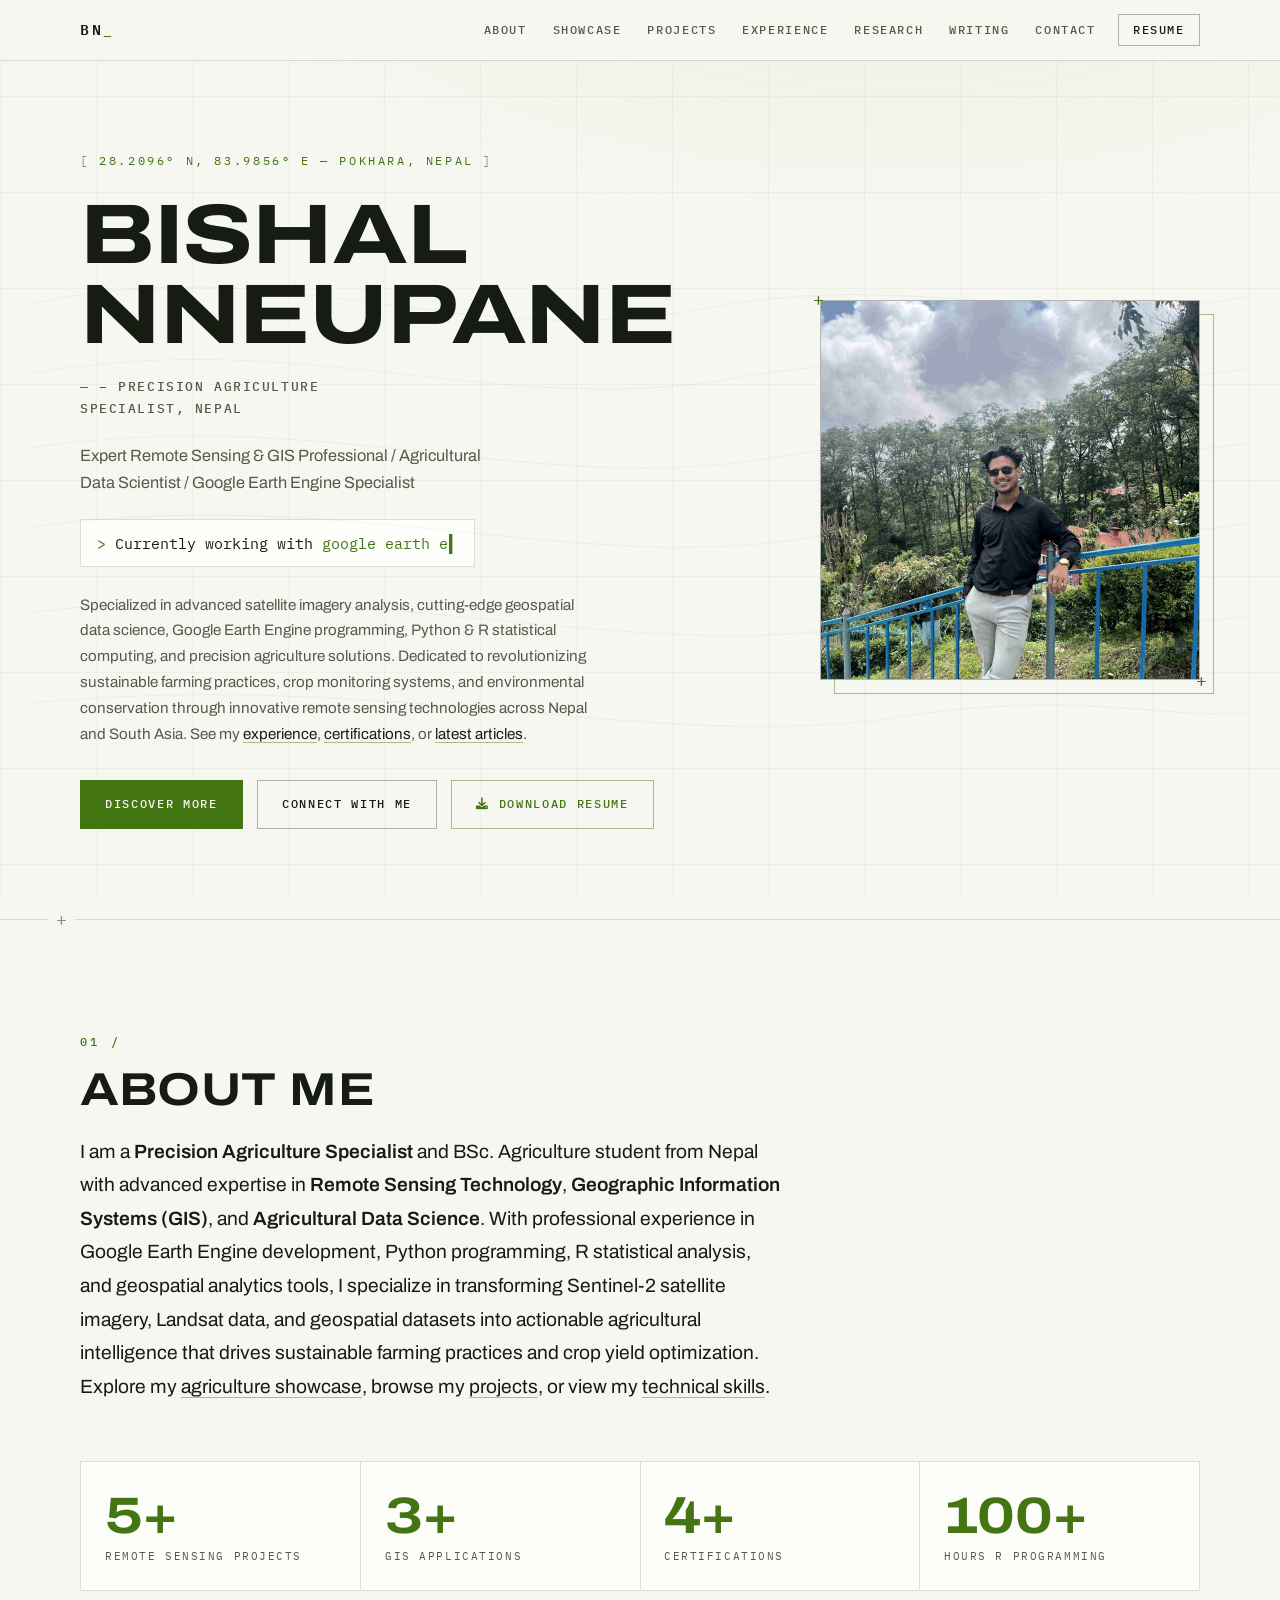
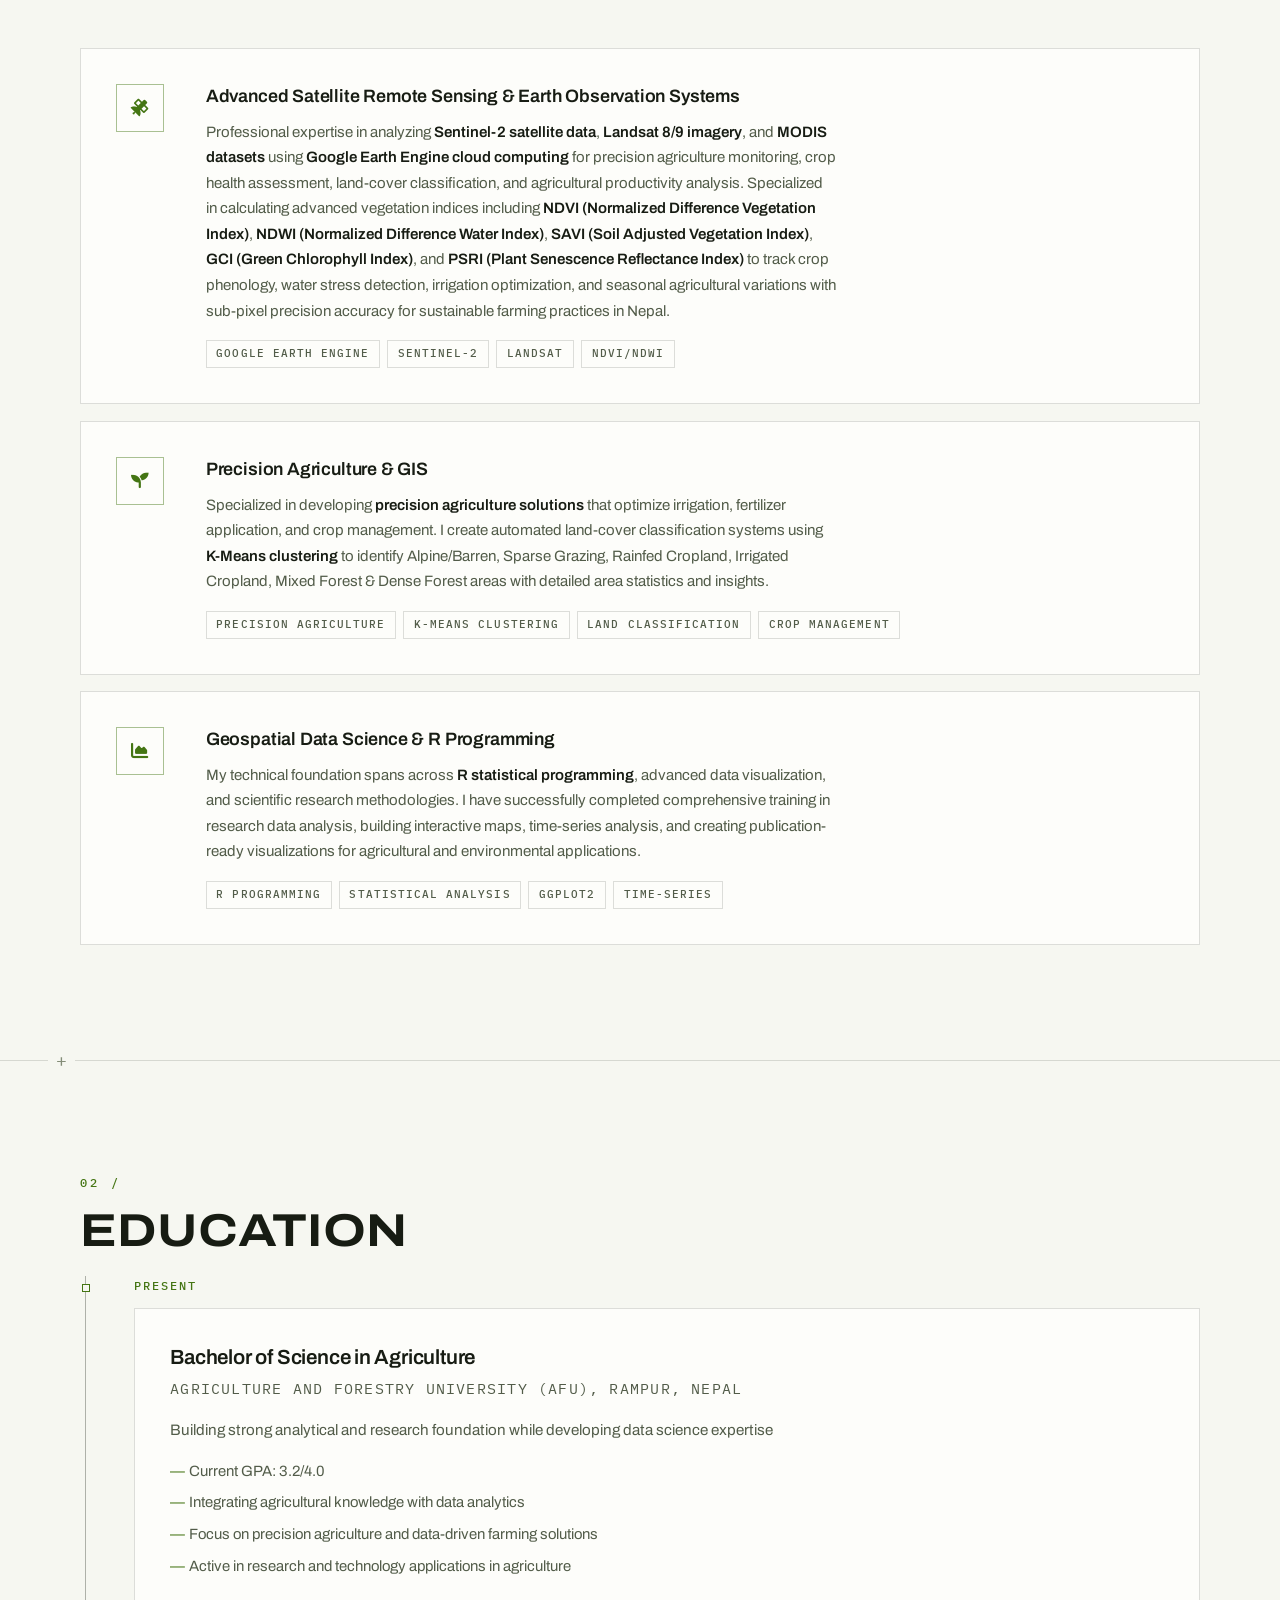
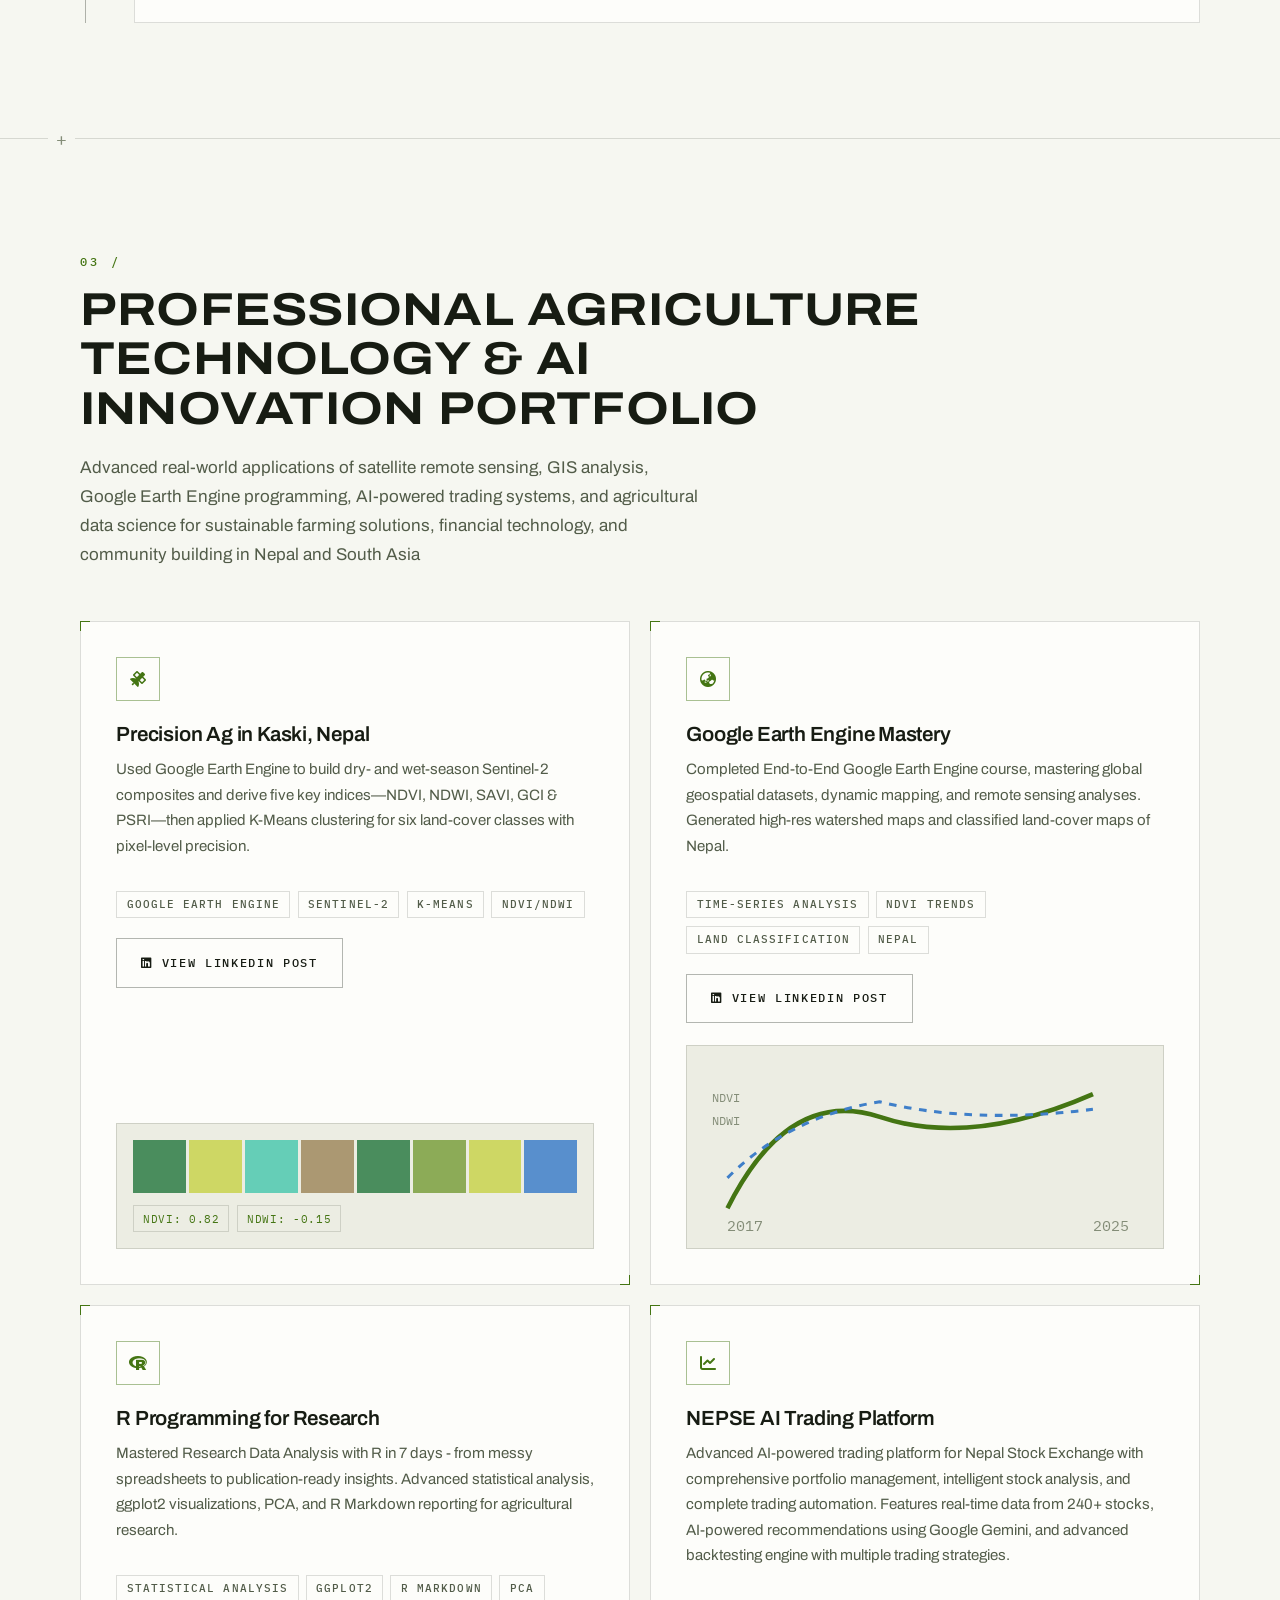
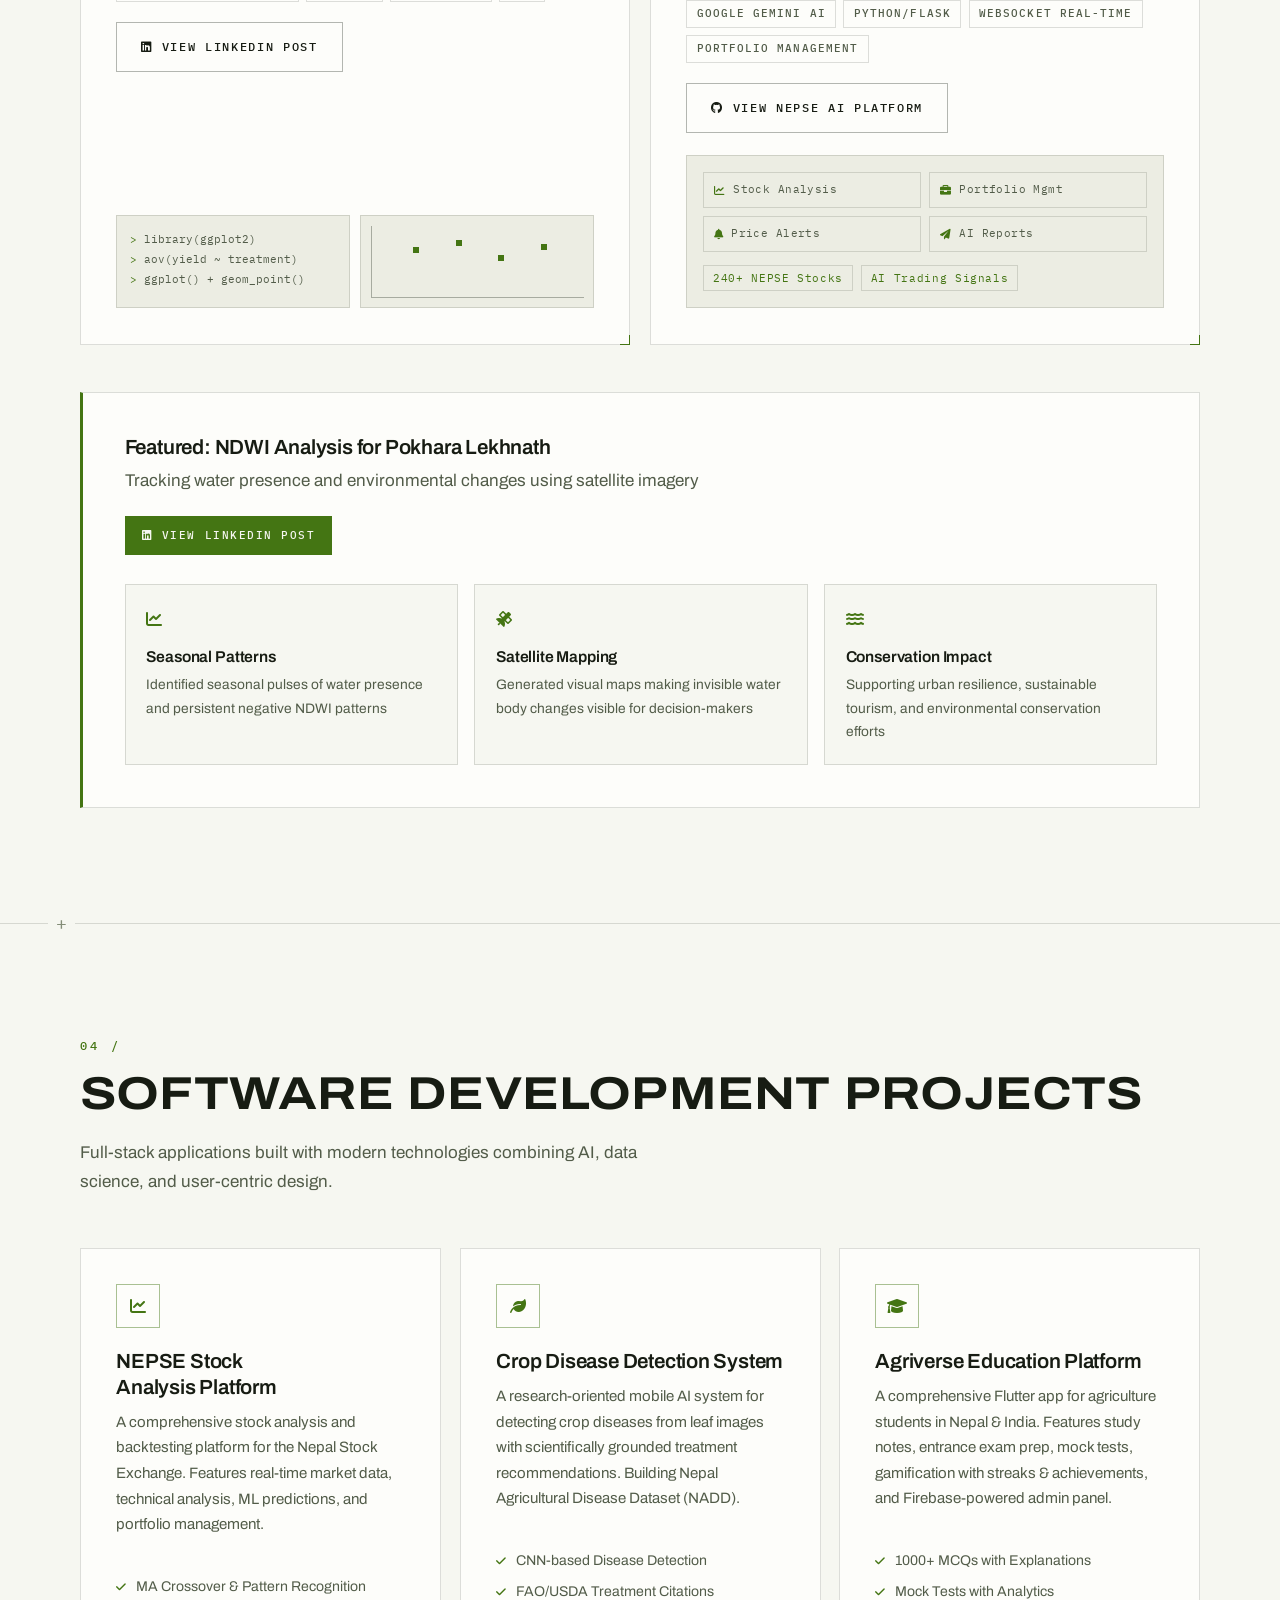
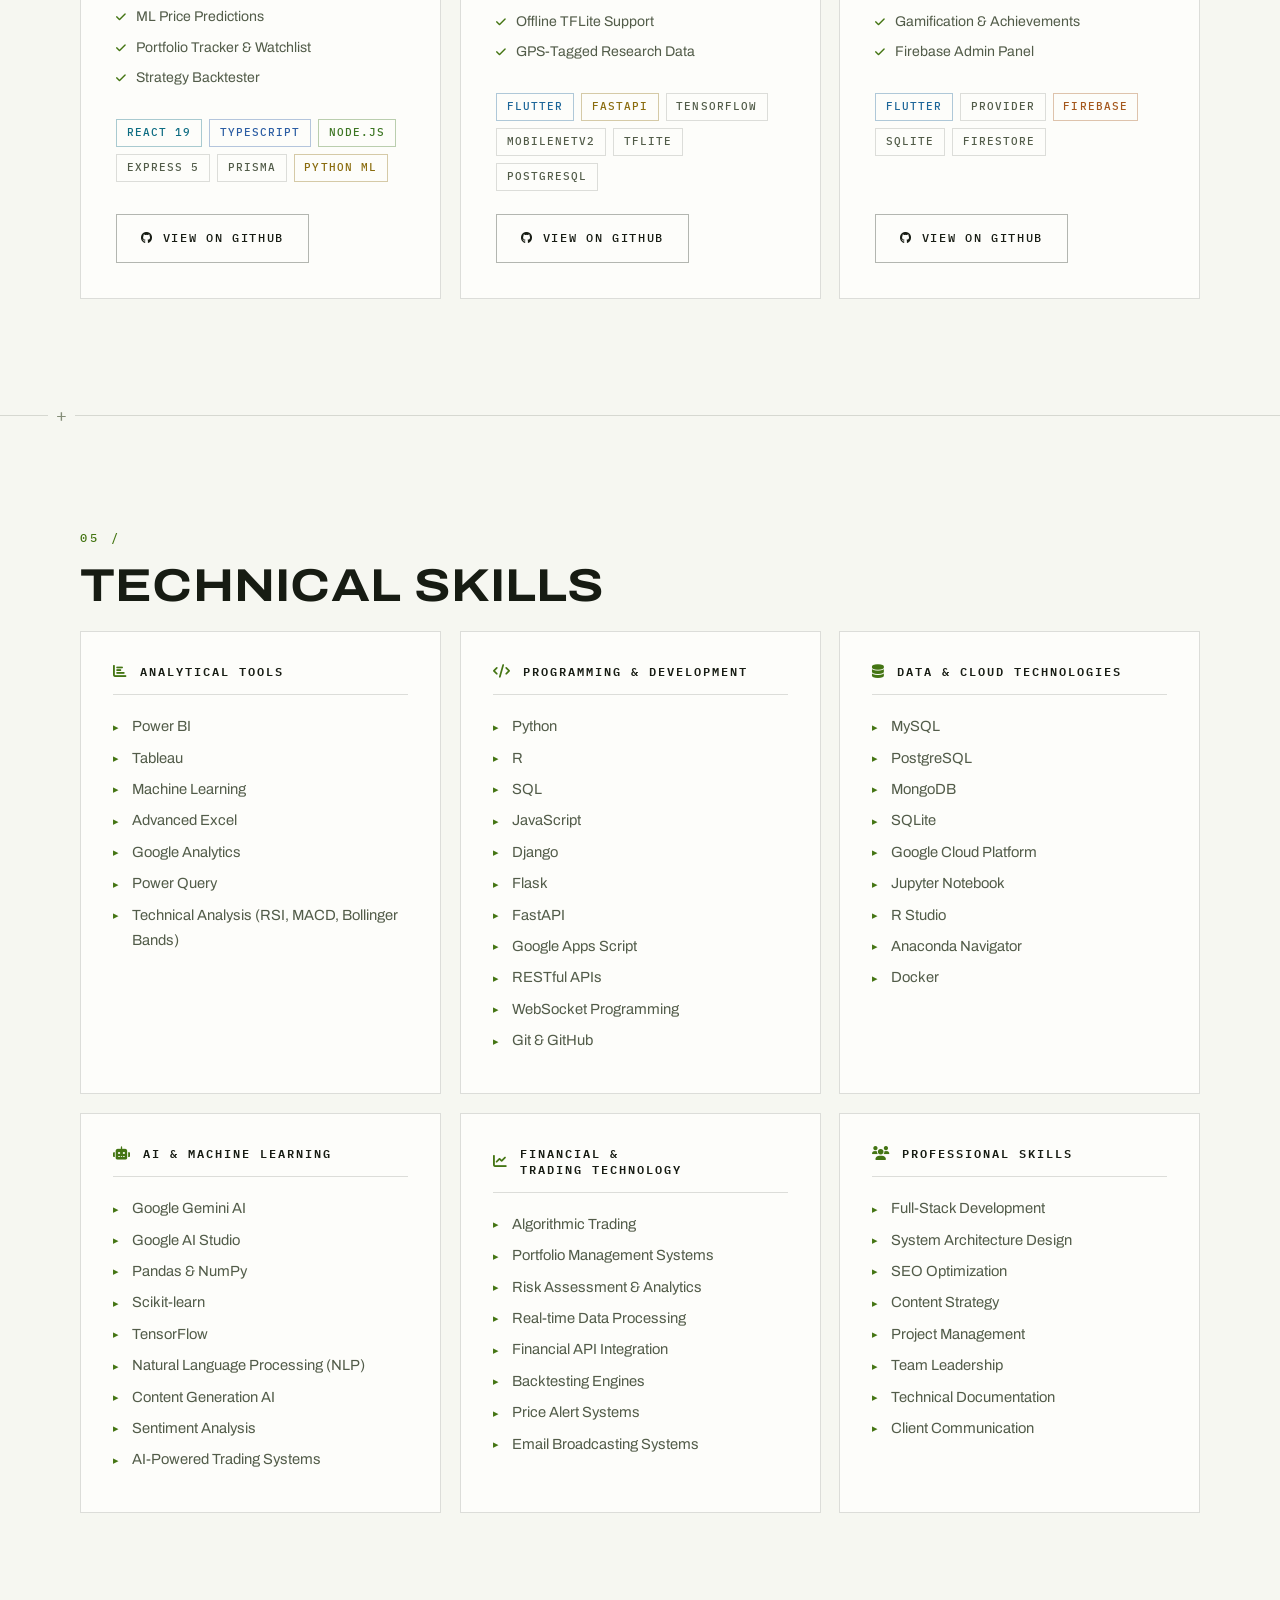
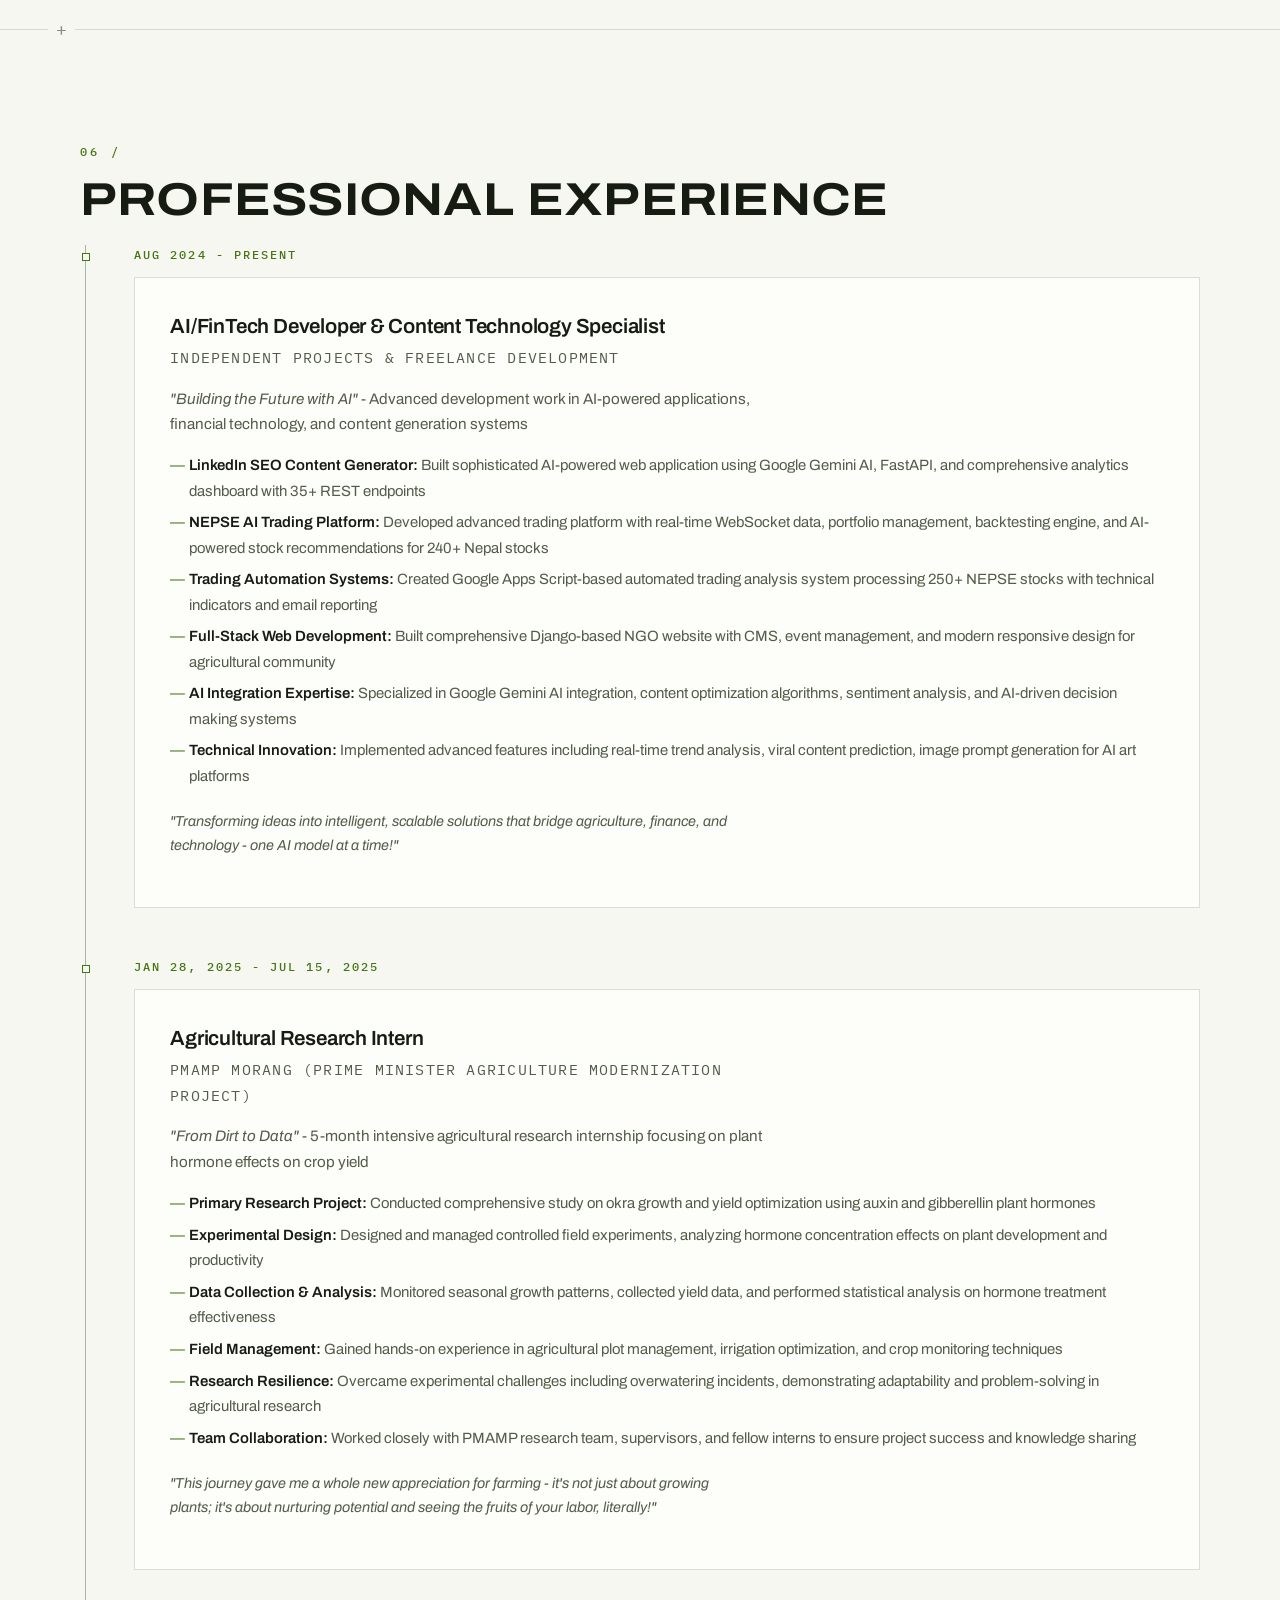
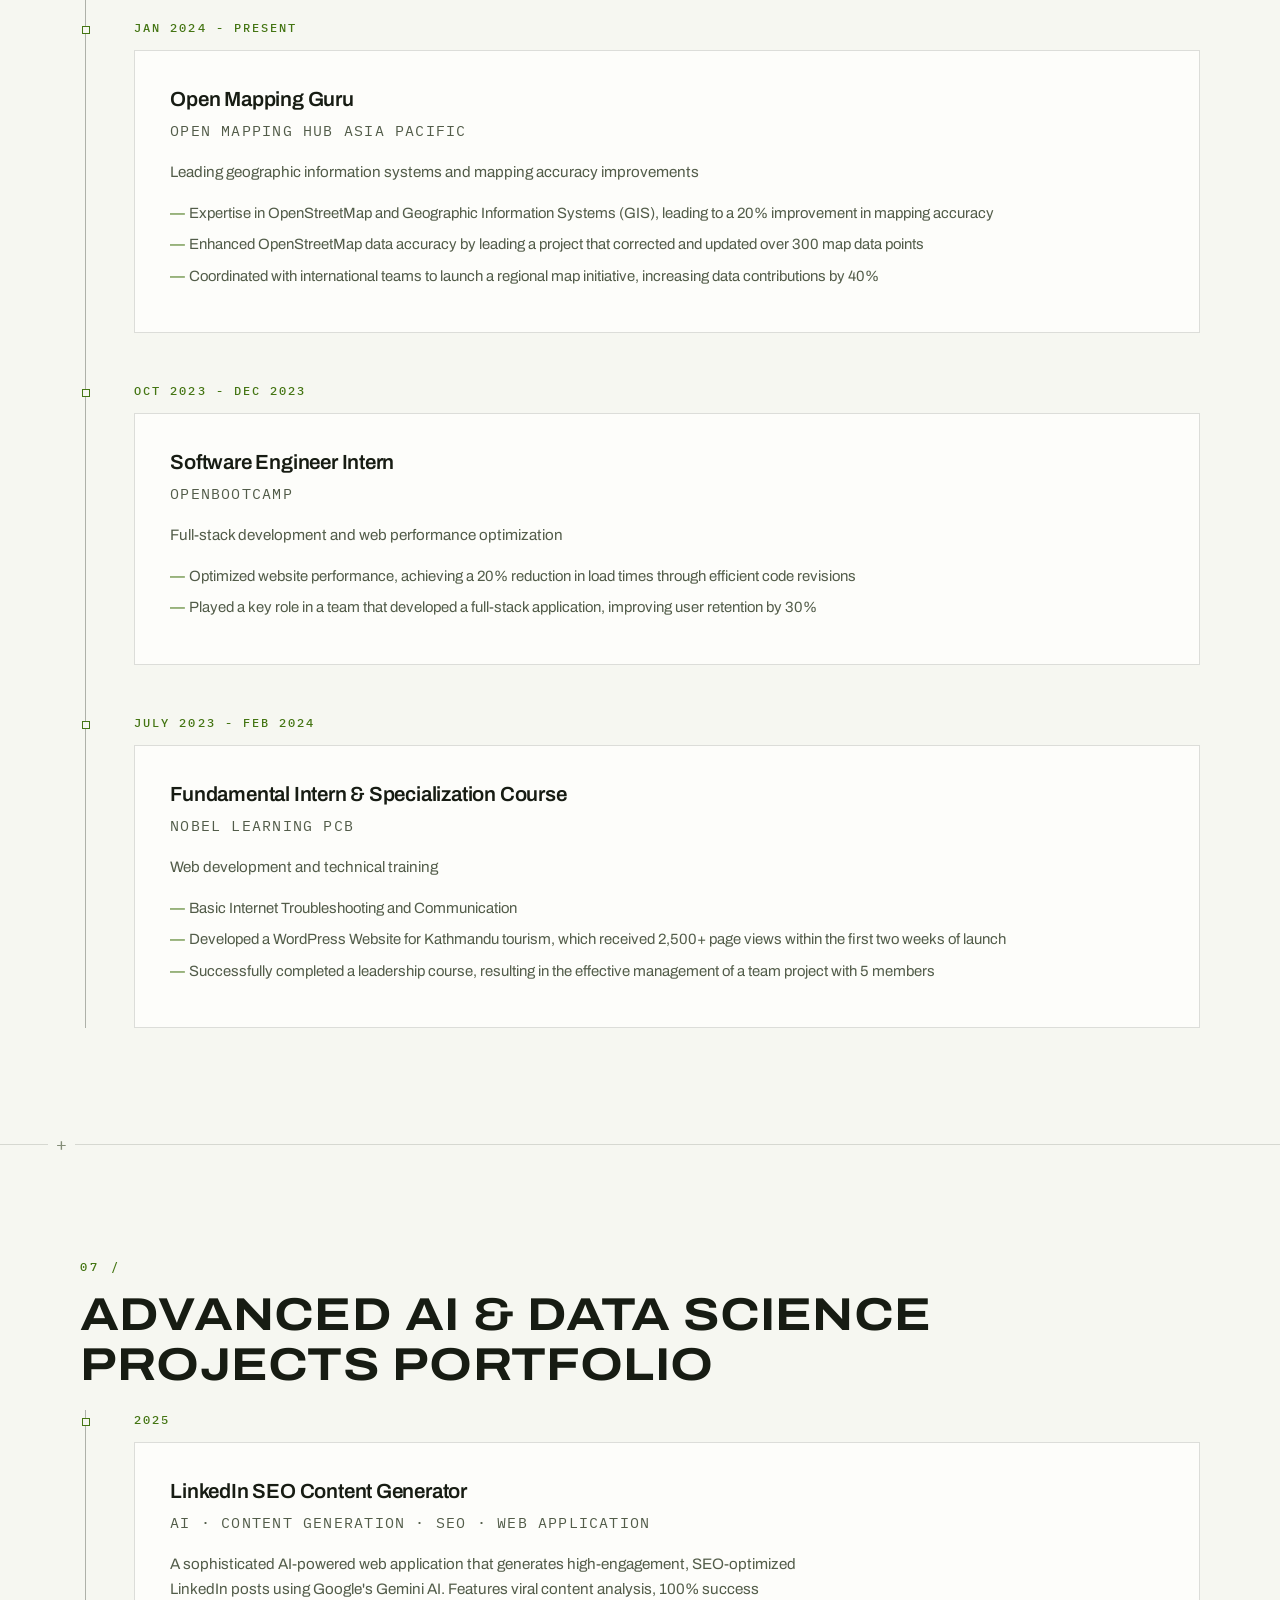
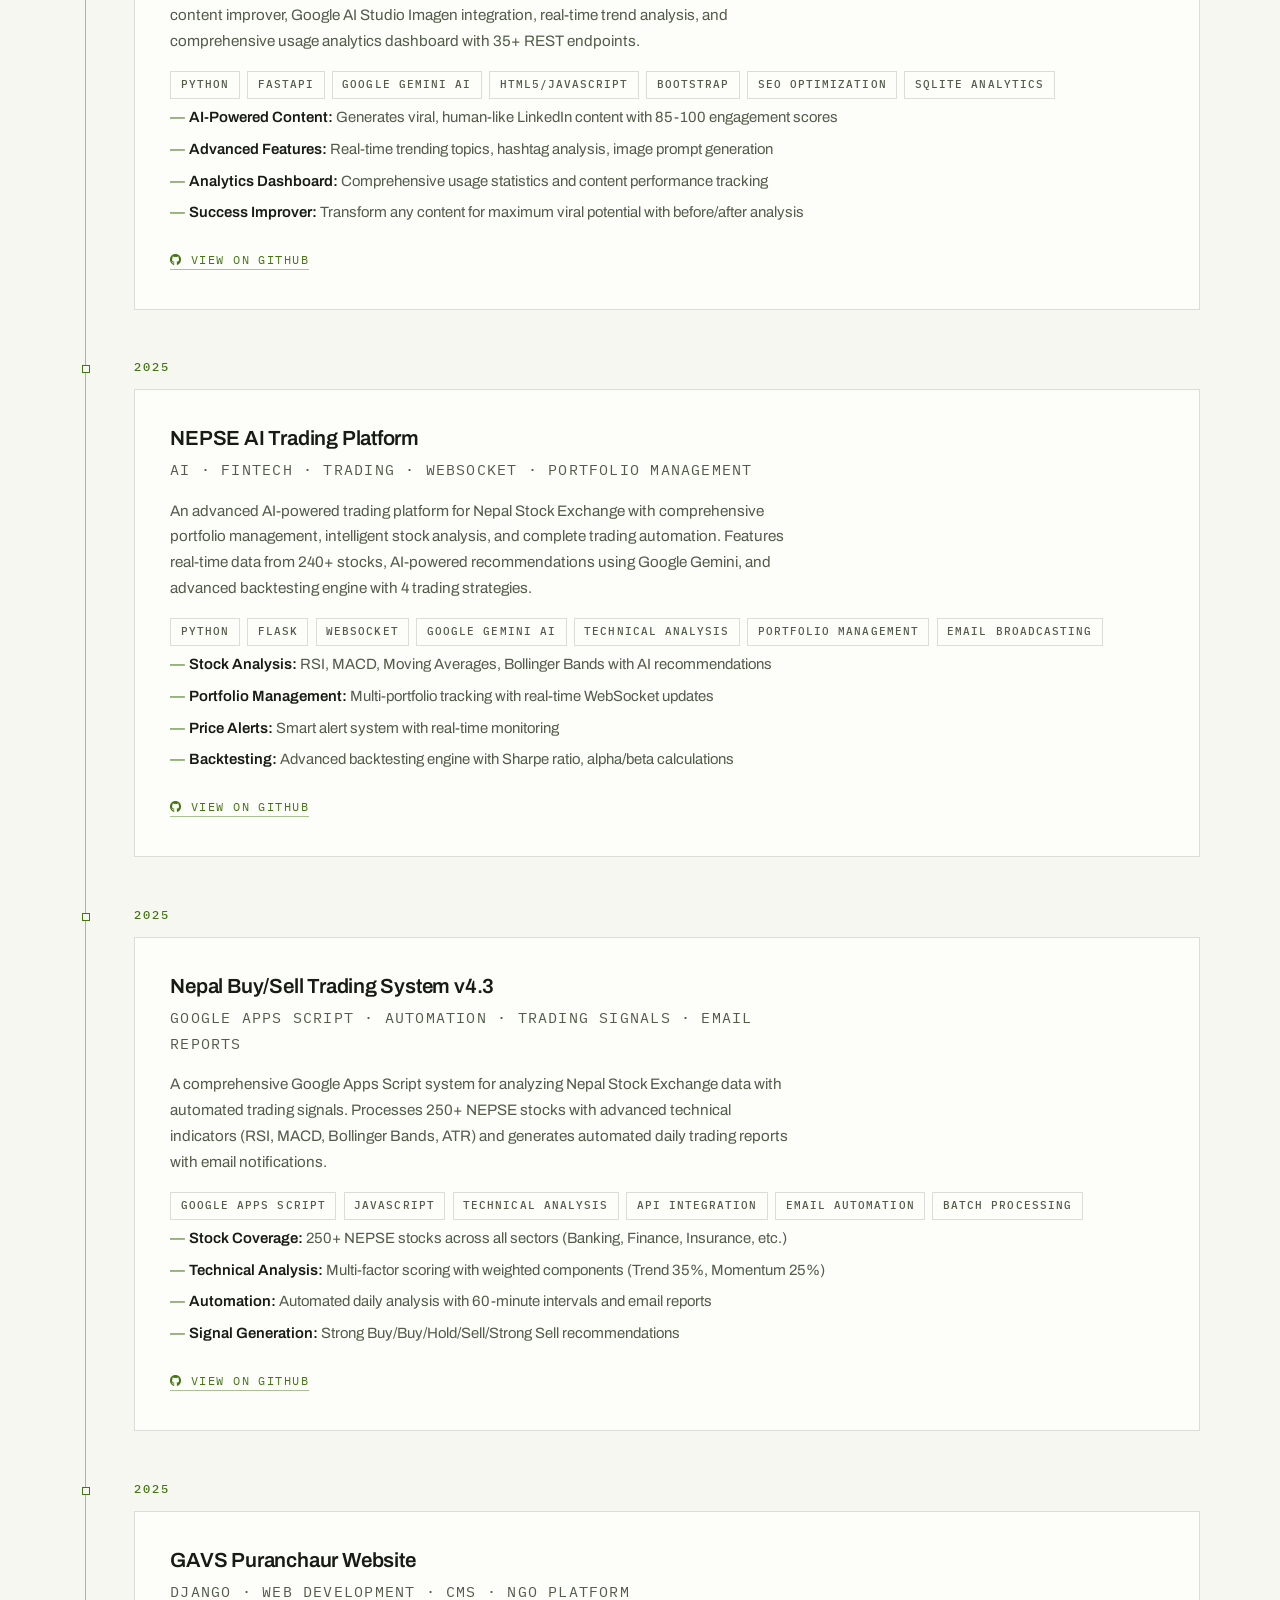
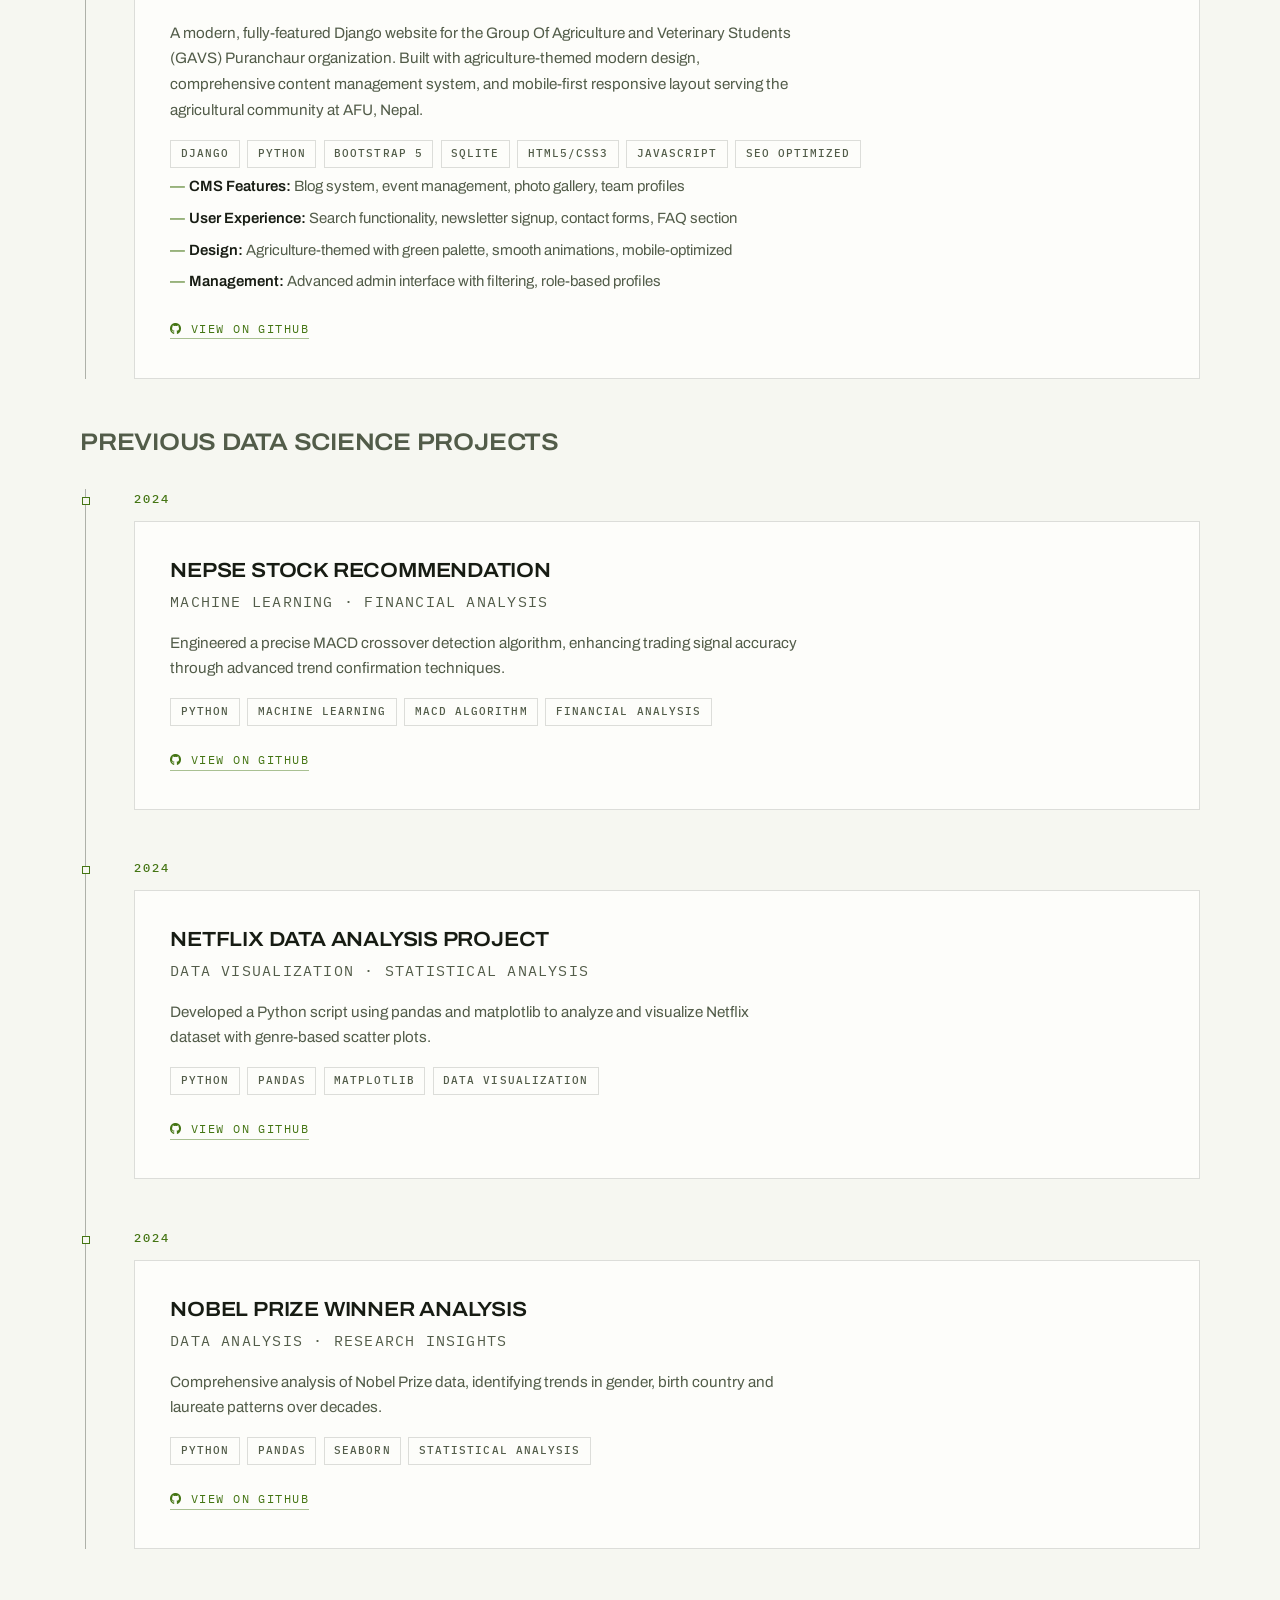
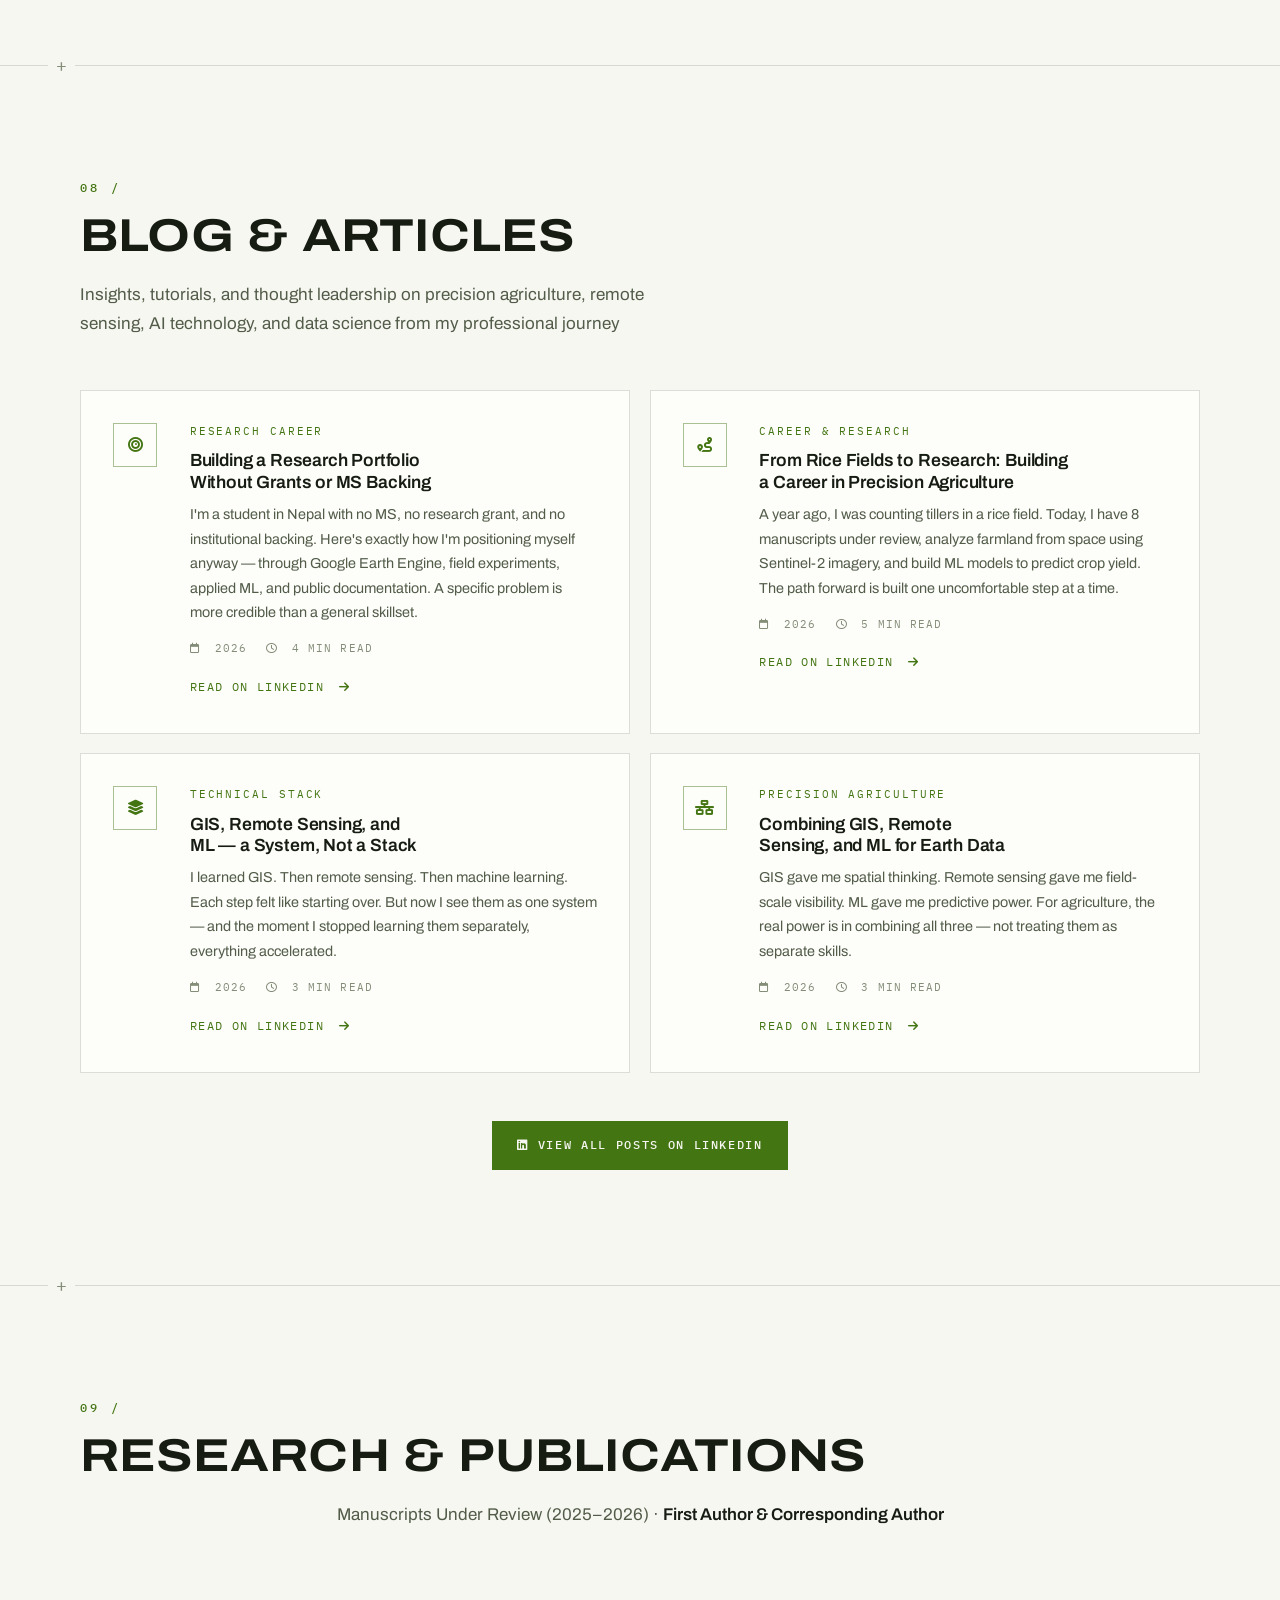
==== commit 30a23f8f: "update site styles, scripts, and markup Co-Authored-By: Claude Sonnet 4.6 <noreply@anthropic.com>" ====
--- a/index.html
+++ b/index.html
@@ -26,7 +26,7 @@
     <meta charset="UTF-8">
     <meta name="viewport"
         content="width=device-width, initial-scale=1.0, maximum-scale=5.0, user-scalable=yes, viewport-fit=cover">
-    <meta name="theme-color" content="#4a5d3a">
+    <meta name="theme-color" content="#f6f7f1">
     <meta name="mobile-web-app-capable" content="yes">
     <meta name="apple-mobile-web-app-capable" content="yes">
     <meta name="apple-mobile-web-app-status-bar-style" content="default">
@@ -75,7 +75,7 @@
     <link rel="preconnect" href="https://fonts.googleapis.com">
     <link rel="preconnect" href="https://fonts.gstatic.com" crossorigin>
     <link
-        href="https://fonts.googleapis.com/css2?family=Fraunces:ital,opsz,wght,SOFT,WONK@0,9..144,300..900,0..100,0..1;1,9..144,300..900,0..100,0..1&family=Newsreader:ital,opsz,wght@0,6..72,300..700;1,6..72,300..700&family=JetBrains+Mono:wght@400;500;600;700&display=swap"
+        href="https://fonts.googleapis.com/css2?family=Archivo:ital,wdth,wght@0,62..125,100..900;1,62..125,100..900&family=IBM+Plex+Mono:ital,wght@0,400;0,500;0,600;1,400&display=swap"
         rel="stylesheet">
 
     <!-- Preload critical resources -->
@@ -341,24 +341,19 @@
     <header>
         <nav class="navbar">
             <div class="nav-container">
-                <span class="logo">Bishal Nneupane</span>
+                <a href="#home" class="logo">BN<span class="logo-cursor">_</span></a>
                 <ul class="nav-menu">
-                    <li><a href="#home" title="Bishal Nneupane - Precision Agriculture Specialist Homepage">Home</a>
-                    </li>
                     <li><a href="#about" title="About Nepal's Leading Agricultural Data Scientist">About</a></li>
-                    <li><a href="#education" title="Agricultural Education & Academic Background">Education</a></li>
                     <li><a href="#agriculture-showcase"
-                            title="Remote Sensing & Precision Agriculture Portfolio">Agriculture Showcase</a></li>
-                    <li><a href="#skills" title="Technical Skills in Data Science & Remote Sensing">Skills</a></li>
+                            title="Remote Sensing & Precision Agriculture Portfolio">Showcase</a></li>
+                    <li><a href="#projects" title="Data Science & Agricultural Research Projects">Projects</a></li>
                     <li><a href="#experience" title="Professional Experience in Agriculture & GIS">Experience</a></li>
-                    <li><a href="#projects" title="Data Science & Agricultural Research Projects">Projects</a></li>
-                    <li><a href="#blog" title="Articles & Insights on Agriculture & Technology">Blog</a></li>
-                    <li><a href="#publications" title="Research Manuscripts Under Review">Publications</a></li>
-                    <li><a href="#certifications" title="Professional Certifications & Awards">Certifications</a></li>
-                    <li><a href="#involvement" title="Agricultural Organizations & Leadership">Involvement</a></li>
-                    <li><a href="#resume" title="Download Professional Resume - Agriculture Specialist">Resume</a></li>
+                    <li><a href="#publications" title="Research Manuscripts Under Review">Research</a></li>
+                    <li><a href="#blog" title="Articles & Insights on Agriculture & Technology">Writing</a></li>
                     <li><a href="#contact"
                             title="Contact for Agricultural Consulting & Remote Sensing Services">Contact</a></li>
+                    <li><a href="#resume" class="nav-cta"
+                            title="Download Professional Resume - Agriculture Specialist">Resume</a></li>
                 </ul>
                 <div class="hamburger" role="button" tabindex="0" aria-label="Toggle navigation menu" aria-expanded="false">
                     <span></span>
@@ -375,12 +370,13 @@
                 <div class="hero-wrapper">
                     <div class="hero-main-content">
                         <div class="hero-text-section">
-                            <h1>Bishal Nneupane – Precision Agriculture Specialist, Nepal</h1>
-                            <h2>Expert Remote Sensing & GIS Professional | Agricultural Data Scientist | Google Earth
-                                Engine Specialist</h2>
-                            <p>Professional Precision Agriculture Specialist and BSc. Agriculture student from Nepal,
-                                expertly skilled in <span class="typewriter-container"><span
-                                        id="typewriter"></span><span class="cursor">|</span></span>.</p>
+                            <p class="hero-kicker">28.2096° N, 83.9856° E — Pokhara, Nepal</p>
+                            <h1><span class="hero-name">Bishal<br>Nneupane</span><span class="hero-role"> – Precision
+                                    Agriculture Specialist, Nepal</span></h1>
+                            <h2 class="hero-tagline">Expert Remote Sensing &amp; GIS Professional / Agricultural Data
+                                Scientist / Google Earth Engine Specialist</h2>
+                            <p class="hero-typeline">Currently working with <span class="typewriter-container"><span
+                                        id="typewriter"></span><span class="cursor">▍</span></span></p>
                             <p>Specialized in advanced satellite imagery analysis, cutting-edge geospatial data science,
                                 Google Earth Engine programming, Python & R statistical computing, and precision
                                 agriculture solutions. Dedicated to revolutionizing sustainable farming practices, crop
--- a/style.css
+++ b/style.css
@@ -1,60 +1,55 @@
 /* =========================================================
-   LOAM & LICHEN — a field journal for Bishal Nneupane
-   Organic / natural aesthetic, hand-crafted, agricultural
+   GROUND TRUTH — bishalnneupane.com.np
+   Light geospatial / earth-observation aesthetic.
+   Archivo (variable width) + IBM Plex Mono.
    ========================================================= */
 
 /* ---------- DESIGN TOKENS ---------- */
 :root {
-  /* Paper & ink */
-  --paper:        #f5efe1;
-  --paper-2:      #efe7d2;
-  --paper-3:      #e6dcc1;
-  --ink:          #1d1c14;
-  --ink-soft:     #3a3526;
-  --ink-faint:    #6b614b;
-
-  /* Earth */
-  --soil:         #4a3a24;
-  --soil-light:   #7a6a4f;
-
-  /* Greens */
-  --moss:         #4a5d3a;
-  --moss-deep:    #2c3a22;
-  --moss-soft:    #6a7f4f;
-  --sage:         #97a87a;
-  --lichen:       #c4cba6;
-
-  /* Accents */
-  --clay:         #b8693d;
-  --clay-deep:    #8e4a26;
-  --clay-soft:    #d99672;
-  --ochre:        #d4a84b;
-  --sky:          #b8c8c4;
-  --rust:         #9c4a2a;
+  /* Ground */
+  --bg:           #f6f7f1;
+  --bg-deep:      #ecede3;
+  --surface:      #fdfdfa;
+  --surface-2:    #f1f2ea;
+  --line:         rgba(24, 32, 20, 0.14);
+  --line-strong:  rgba(24, 32, 20, 0.32);
+
+  /* Ink */
+  --text:         #171c13;
+  --muted:        #525c49;
+  --faint:        #848d78;
+
+  /* Signal */
+  --accent:       #447513;
+  --accent-soft:  rgba(104, 148, 38, 0.10);
+  --accent-line:  rgba(68, 117, 19, 0.45);
+  --fill:         #cdec55;
+  --signal:       #d96a2c;
+
+  /* NDVI / land-cover palette (data visuals only) */
+  --lc-forest:    #2e7d46;
+  --lc-cropland:  #c9d44e;
+  --lc-irrigated: #4ec9b0;
+  --lc-barren:    #a08a5f;
+  --lc-grazing:   #7ca03f;
+  --lc-water:     #3f7fc9;
 
   /* Compat tokens referenced inline in legacy HTML */
-  --primary:      var(--moss);
-  --primary-dark: var(--moss-deep);
-  --gray-600:     var(--ink-faint);
+  --primary:      var(--accent);
+  --primary-dark: var(--accent);
+  --gray-600:     var(--muted);
   --space-md:     1.25rem;
   --space-lg:     2rem;
   --space-xl:     3rem;
   --space-2xl:    4.5rem;
 
   /* Typography */
-  --font-display: "Fraunces", "Cormorant Garamond", "Georgia", serif;
-  --font-body:    "Newsreader", "Georgia", "Times New Roman", serif;
-  --font-mono:    "JetBrains Mono", "Menlo", monospace;
-
-  /* Effects */
-  --paper-grain: url("data:image/svg+xml;utf8,<svg xmlns='http://www.w3.org/2000/svg' width='220' height='220'><filter id='n'><feTurbulence type='fractalNoise' baseFrequency='0.92' numOctaves='2' stitchTiles='stitch'/><feColorMatrix values='0 0 0 0 0.11  0 0 0 0 0.10  0 0 0 0 0.07  0 0 0 0.45 0'/></filter><rect width='100%25' height='100%25' filter='url(%23n)' opacity='0.55'/></svg>");
-
-  --shadow-soft: 0 1px 0 rgba(74,58,36,.05), 0 18px 40px -28px rgba(45,33,15,.30);
-  --shadow-card: 0 2px 0 rgba(74,58,36,.06), 0 30px 60px -36px rgba(45,33,15,.45);
-  --rule:        1px solid rgba(74,58,36,.18);
-  --rule-soft:   1px dashed rgba(74,58,36,.28);
-
-  --container:   72rem;
+  --font-sans: "Archivo", "Helvetica Neue", Arial, sans-serif;
+  --font-mono: "IBM Plex Mono", "Menlo", "Consolas", monospace;
+
+  --container: 76rem;
+
+  counter-reset: sec -1;
 }
 
 /* ---------- RESET ---------- */
@@ -62,80 +57,93 @@
 html { scroll-behavior: smooth; -webkit-text-size-adjust: 100%; }
 body {
   margin: 0;
-  font-family: var(--font-body);
-  font-optical-sizing: auto;
+  font-family: var(--font-sans);
+  font-size: clamp(15px, 0.4vw + 13.5px, 17px);
   font-weight: 400;
-  font-size: clamp(16px, 1.02vw + 12px, 19px);
-  line-height: 1.65;
-  color: var(--ink);
-  background: var(--paper);
+  line-height: 1.7;
+  color: var(--text);
+  background-color: var(--bg);
   position: relative;
   overflow-x: clip;
   -webkit-font-smoothing: antialiased;
   text-rendering: optimizeLegibility;
 }
 
+/* Graticule: faint survey grid over the whole page */
 body::before {
   content: "";
-  position: fixed; inset: 0;
-  background-image: var(--paper-grain);
-  background-size: 220px 220px;
+  position: fixed;
+  inset: 0;
+  background-image:
+    linear-gradient(to right, rgba(24, 32, 20, 0.035) 1px, transparent 1px),
+    linear-gradient(to bottom, rgba(24, 32, 20, 0.035) 1px, transparent 1px);
+  background-size: 96px 96px;
   pointer-events: none;
-  z-index: 1;
-  mix-blend-mode: multiply;
-  opacity: .55;
-}
+  z-index: 0;
+}
+/* Atmosphere: a single restrained wash, no gradients elsewhere */
 body::after {
   content: "";
-  position: fixed; inset: 0;
-  background:
-    radial-gradient(120% 80% at 80% -10%, rgba(184,105,61,.10), transparent 60%),
-    radial-gradient(120% 80% at -10% 90%, rgba(74,93,58,.10), transparent 60%);
+  position: fixed;
+  inset: 0;
+  background: radial-gradient(90% 55% at 70% -10%, rgba(104, 148, 38, 0.07), transparent 65%);
   pointer-events: none;
   z-index: 0;
 }
 
 img, svg { max-width: 100%; display: block; }
-a { color: var(--moss-deep); text-decoration: none; }
-ul { padding-left: 1.1rem; margin: .5rem 0; }
-li { margin: .35rem 0; }
-::selection { background: var(--clay-soft); color: var(--ink); }
+a { color: var(--text); text-decoration: none; }
+ul { padding-left: 0; margin: 0.5rem 0; list-style: none; }
+li { margin: 0.4rem 0; }
+::selection { background: var(--fill); color: var(--text); }
+
+::-webkit-scrollbar { width: 10px; }
+::-webkit-scrollbar-track { background: var(--bg-deep); }
+::-webkit-scrollbar-thumb { background: #c2c7b4; border: 2px solid var(--bg-deep); }
+::-webkit-scrollbar-thumb:hover { background: #a9b097; }
+
+:focus-visible { outline: 1px solid var(--accent); outline-offset: 3px; }
 
 /* ---------- TYPOGRAPHY ---------- */
 h1, h2, h3, h4 {
-  font-family: var(--font-display);
-  font-weight: 400;
-  color: var(--ink);
-  font-variation-settings: "opsz" 144, "SOFT" 50, "WONK" 0;
+  font-family: var(--font-sans);
+  color: var(--text);
+  line-height: 1.08;
+  margin: 0 0 0.5em;
   letter-spacing: -0.01em;
-  line-height: 1.05;
-  margin: 0 0 .5em;
-}
-h1 { font-size: clamp(2.8rem, 7.5vw, 5.6rem); font-weight: 380; font-style: italic; font-variation-settings: "opsz" 144, "SOFT" 100, "WONK" 1; }
-h2 { font-size: clamp(2.2rem, 4.6vw, 3.6rem); font-weight: 380; }
-h3 { font-size: clamp(1.3rem, 2vw, 1.7rem); font-weight: 500; line-height: 1.2; }
-h4 { font-size: 1.15rem; font-weight: 550; line-height: 1.3; }
-
-p { margin: 0 0 1em; max-width: 68ch; }
-strong { font-weight: 600; color: var(--ink); }
-em { font-style: italic; }
-
-a:not(.btn):not(.social-link):not(.logo):not(.nav-menu a):not(.blog-link):not(.scroll-to-top) {
-  background-image: linear-gradient(transparent 92%, var(--clay) 92%);
-  background-size: 100% 100%;
-  background-repeat: no-repeat;
-  transition: background-size .35s ease;
-}
-a:not(.btn):not(.social-link):not(.logo):not(.nav-menu a):not(.blog-link):not(.scroll-to-top):hover {
-  background-image: linear-gradient(transparent 88%, var(--clay) 88%);
-}
-
-/* ---------- LAYOUT PRIMITIVES ---------- */
+  text-wrap: balance;
+}
+h2 {
+  font-size: clamp(1.9rem, 3.6vw, 3rem);
+  font-weight: 680;
+  font-stretch: 116%;
+  text-transform: uppercase;
+  letter-spacing: 0.005em;
+}
+h3 { font-size: clamp(1.15rem, 1.6vw, 1.4rem); font-weight: 600; line-height: 1.25; }
+h4 { font-size: 1.05rem; font-weight: 600; line-height: 1.35; }
+
+p { margin: 0 0 1em; max-width: 70ch; }
+strong { font-weight: 600; color: var(--text); }
+
+/* Content links: underline offset, accent on hover */
+main p a,
+main li a {
+  color: var(--text);
+  text-decoration: underline;
+  text-decoration-color: var(--accent-line);
+  text-underline-offset: 0.22em;
+  transition: color 0.2s ease, text-decoration-color 0.2s ease;
+}
+main p a:hover,
+main li a:hover { color: var(--accent); text-decoration-color: var(--accent); }
+
+/* ---------- LAYOUT ---------- */
 .container {
   width: 100%;
   max-width: var(--container);
   margin: 0 auto;
-  padding: 0 clamp(1.2rem, 3.5vw, 2.6rem);
+  padding: 0 clamp(1.2rem, 4vw, 3rem);
   position: relative;
   z-index: 2;
 }
@@ -143,1735 +151,1238 @@
 main, section, header, footer { position: relative; z-index: 2; }
 
 main > section {
-  padding: clamp(4rem, 9vw, 7.5rem) 0;
+  padding: clamp(4.5rem, 9vw, 8rem) 0;
   position: relative;
-}
-
-main > section > .container > h2 {
-  position: relative;
-  display: inline-block;
-  margin-bottom: 2.5rem;
-  padding-bottom: .3rem;
-}
+  counter-increment: sec;
+}
+main > section + section { border-top: 1px solid var(--line); }
+/* survey tick where each section begins */
+main > section + section::before {
+  content: "+";
+  position: absolute;
+  top: -0.85em;
+  left: clamp(1.2rem, 4vw, 3rem);
+  font-family: var(--font-mono);
+  font-size: 1.1rem;
+  color: var(--faint);
+  background: var(--bg);
+  padding: 0 0.5rem;
+  line-height: 1.7;
+}
+
+/* Numbered section headings */
+main > section > .container > h2 { margin-bottom: 1.2rem; }
 main > section > .container > h2::before {
-  content: "§";
-  display: inline-block;
-  font-style: italic;
-  color: var(--clay);
-  font-size: .55em;
-  vertical-align: 0.35em;
-  margin-right: .55rem;
-  font-variation-settings: "opsz" 14, "WONK" 1;
-}
-main > section > .container > h2::after {
+  content: counter(sec, decimal-leading-zero) " /";
+  display: block;
+  font-family: var(--font-mono);
+  font-size: 0.78rem;
+  font-weight: 500;
+  letter-spacing: 0.28em;
+  color: var(--accent);
+  margin-bottom: 1.1rem;
+}
+
+.section-intro {
+  color: var(--muted);
+  max-width: 62ch;
+  margin-bottom: clamp(2rem, 4vw, 3.2rem);
+}
+
+/* ---------- HEADER / NAV ---------- */
+header {
+  position: sticky;
+  top: 0;
+  z-index: 100;
+  border-bottom: 1px solid var(--line);
+}
+/* blur lives on a pseudo-element: backdrop-filter on the header itself
+   would make it the containing block for the fixed mobile menu */
+header::before {
   content: "";
   position: absolute;
-  left: 0; right: 30%;
-  bottom: -.15em;
-  height: 10px;
-  background: no-repeat left center / 100% 10px;
-  background-image: url("data:image/svg+xml;utf8,<svg xmlns='http://www.w3.org/2000/svg' viewBox='0 0 300 10' preserveAspectRatio='none'><path d='M2,6 C40,2 80,9 130,5 C180,2 240,8 298,4' fill='none' stroke='%23b8693d' stroke-width='1.6' stroke-linecap='round'/></svg>");
-}
-
-main > section + section::before {
-  content: "";
-  position: absolute;
-  left: 0; right: 0; top: 0;
-  height: 60px;
-  background-repeat: no-repeat;
-  background-position: center top;
-  background-size: 100% 60px;
-  background-image: url("data:image/svg+xml;utf8,<svg xmlns='http://www.w3.org/2000/svg' viewBox='0 0 1200 60' preserveAspectRatio='none'><g fill='none' stroke='%234a3a24' stroke-linecap='round' opacity='0.18'><path d='M0,12 C200,4 380,22 600,14 C820,6 1020,24 1200,16' stroke-width='1'/><path d='M0,30 C220,20 420,40 640,30 C860,22 1040,40 1200,32' stroke-width='1'/><path d='M0,48 C240,38 460,58 680,48 C900,40 1060,56 1200,50' stroke-width='1'/></g></svg>");
-  pointer-events: none;
-  opacity: .85;
-}
-
-/* ---------- NAVBAR ---------- */
-header {
-  position: sticky;
-  top: 0; left: 0; right: 0;
-  z-index: 100;
-  background: rgba(245,239,225,.82);
-  backdrop-filter: saturate(140%) blur(8px);
-  -webkit-backdrop-filter: saturate(140%) blur(8px);
-  border-bottom: var(--rule);
-}
-.navbar { padding: .9rem 0; }
+  inset: 0;
+  background: rgba(246, 247, 241, 0.88);
+  backdrop-filter: blur(10px);
+  -webkit-backdrop-filter: blur(10px);
+  z-index: -1;
+}
+.navbar { padding: 0; }
 .nav-container {
-  display: flex; align-items: center; justify-content: space-between;
   max-width: var(--container);
   margin: 0 auto;
-  padding: 0 clamp(1.2rem, 3.5vw, 2.6rem);
-  gap: 1.5rem;
+  padding: 0 clamp(1.2rem, 4vw, 3rem);
+  display: flex;
+  align-items: center;
+  justify-content: space-between;
+  min-height: 60px;
 }
 .logo {
-  font-family: var(--font-display);
-  font-style: italic;
+  font-family: var(--font-mono);
+  font-size: 0.95rem;
+  font-weight: 600;
+  letter-spacing: 0.18em;
+  color: var(--text);
+}
+.logo-cursor { color: var(--accent); animation: blink 1.1s steps(1) infinite; }
+
+.nav-menu {
+  display: flex;
+  align-items: center;
+  gap: clamp(0.4rem, 1.4vw, 1.4rem);
+  margin: 0;
+}
+.nav-menu li { margin: 0; }
+.nav-menu a {
+  font-family: var(--font-mono);
+  font-size: 0.72rem;
   font-weight: 500;
-  font-size: 1.45rem;
-  color: var(--moss-deep);
-  font-variation-settings: "opsz" 14, "SOFT" 100, "WONK" 1;
-  letter-spacing: .005em;
-  white-space: nowrap;
-}
-.logo::before {
-  content: "❦";
-  margin-right: .5rem;
-  color: var(--clay);
-  font-style: normal;
-}
-.nav-menu {
-  list-style: none;
-  display: flex;
-  flex-wrap: wrap;
-  gap: .15rem .5rem;
-  margin: 0; padding: 0;
-  justify-content: flex-end;
-}
-.nav-menu a {
-  font-family: var(--font-body);
-  font-size: .92rem;
-  font-weight: 500;
-  color: var(--ink-soft);
-  padding: .4rem .55rem;
-  border-radius: 2px;
-  position: relative;
-  transition: color .25s ease;
-}
-.nav-menu a::after {
-  content: "";
-  position: absolute;
-  left: .55rem; right: .55rem;
-  bottom: .15rem;
-  height: 2px;
-  background: var(--clay);
-  transform: scaleX(0);
-  transform-origin: right center;
-  transition: transform .35s cubic-bezier(.7,.1,.3,1);
-}
-.nav-menu a:hover { color: var(--moss-deep); }
-.nav-menu a:hover::after { transform: scaleX(1); transform-origin: left center; }
+  text-transform: uppercase;
+  letter-spacing: 0.14em;
+  color: var(--muted);
+  padding: 0.45rem 0.25rem;
+  transition: color 0.2s ease;
+}
+.nav-menu a:hover { color: var(--accent); }
+.nav-menu a.nav-cta {
+  border: 1px solid var(--line-strong);
+  padding: 0.45rem 0.9rem;
+  color: var(--text);
+}
+.nav-menu a.nav-cta:hover { border-color: var(--accent); color: var(--accent); }
 
 .hamburger {
   display: none;
   flex-direction: column;
+  justify-content: center;
   gap: 5px;
-  width: 44px; height: 44px;
-  align-items: center;
-  justify-content: center;
+  width: 42px;
+  height: 42px;
+  padding: 0 9px;
   cursor: pointer;
-  background: transparent; border: 0;
-  margin-right: -7px;
+  border: 1px solid var(--line);
+  background: transparent;
 }
 .hamburger span {
   display: block;
-  width: 26px; height: 2px;
-  background: var(--ink);
-  border-radius: 2px;
-  transition: transform .3s ease, opacity .3s ease;
-}
-.hamburger.active span:nth-child(1) { transform: translateY(7px) rotate(45deg); }
+  width: 100%;
+  height: 1.5px;
+  background: var(--text);
+  transition: transform 0.25s ease, opacity 0.25s ease;
+}
+.hamburger.active span:nth-child(1) { transform: translateY(6.5px) rotate(45deg); }
 .hamburger.active span:nth-child(2) { opacity: 0; }
-.hamburger.active span:nth-child(3) { transform: translateY(-7px) rotate(-45deg); }
-
-@media (max-width: 1080px) {
-  /* backdrop-filter on <header> creates a containing block for position:fixed
-     descendants, which traps the mobile nav menu inside the header bounds.
-     Drop it on mobile — the fullscreen menu overlay covers the page anyway. */
-  header {
-    backdrop-filter: none;
-    -webkit-backdrop-filter: none;
-  }
-  .nav-menu {
-    position: fixed;
-    top: var(--header-height, 60px);
-    right: 0;
-    left: 0;
-    bottom: 0;
-    background: var(--paper);
-    flex-direction: column;
-    flex-wrap: nowrap;
-    align-items: stretch;
-    justify-content: flex-start;
-    gap: .25rem;
-    padding: 1.6rem clamp(1.5rem, 5vw, 3rem) 2.5rem;
-    border-top: var(--rule);
-    overflow-y: auto;
-    opacity: 0;
-    visibility: hidden;
-    pointer-events: none;
-    transform: translateY(-8px);
-    transition: opacity .28s ease, transform .28s ease, visibility 0s linear .28s;
-    z-index: 99;
-    box-shadow: 0 24px 40px -28px rgba(28,30,18,.35);
-  }
-  .nav-menu.active {
-    opacity: 1;
-    visibility: visible;
-    pointer-events: auto;
-    transform: translateY(0);
-    transition: opacity .28s ease, transform .28s ease, visibility 0s linear 0s;
-  }
-  .nav-menu li { width: 100%; }
-  .nav-menu a {
-    display: block;
-    font-family: var(--font-display);
-    font-size: 1.55rem;
-    font-style: italic;
-    padding: .55rem 0;
-    border-bottom: var(--rule-soft);
-    color: var(--ink);
-  }
-  .nav-menu a::after { display: none; }
-  .hamburger { display: flex; }
-  body.nav-open { overflow: hidden; }
-}
-
-@media (max-width: 380px) {
-  .logo { font-size: 1.15rem; }
-}
+.hamburger.active span:nth-child(3) { transform: translateY(-6.5px) rotate(-45deg); }
 
 /* ---------- HERO ---------- */
 .hero {
-  padding-top: clamp(3rem, 7vw, 6rem);
-  padding-bottom: clamp(4rem, 10vw, 8rem);
+  min-height: calc(100svh - 60px);
+  display: flex;
+  align-items: center;
+  padding: clamp(3.5rem, 7vw, 6rem) 0 !important;
   overflow: hidden;
 }
-.hero .container { z-index: 3; }
-.hero-wrapper { position: relative; }
-
 .hero-main-content {
   display: grid;
-  grid-template-columns: minmax(0, 1.35fr) minmax(0, 1fr);
-  gap: clamp(2rem, 5vw, 5rem);
-  align-items: center;
-}
-@media (max-width: 880px) {
-  .hero-main-content { grid-template-columns: 1fr; }
-}
-
-.hero-text-section { position: relative; }
-.hero-text-section h1 {
-  font-size: clamp(3.2rem, 9vw, 6.4rem);
-  font-style: italic;
-  font-weight: 320;
-  line-height: 0.95;
-  margin-bottom: 1rem;
-  color: var(--ink);
-  font-variation-settings: "opsz" 144, "SOFT" 100, "WONK" 1;
-}
-.hero-text-section h1::after {
-  content: "";
+  grid-template-columns: minmax(0, 1.2fr) minmax(0, 0.8fr);
+  gap: clamp(3rem, 7vw, 6rem);
+  align-items: center;
+}
+.hero-text-section { min-width: 0; }
+.hero h1 { overflow-wrap: normal; }
+
+.hero-kicker {
+  font-family: var(--font-mono);
+  font-size: 0.74rem;
+  letter-spacing: 0.22em;
+  text-transform: uppercase;
+  color: var(--accent);
+  margin-bottom: 1.6rem;
+}
+.hero-kicker::before { content: "[ "; color: var(--faint); }
+.hero-kicker::after { content: " ]"; color: var(--faint); }
+
+.hero h1 { margin-bottom: 1.4rem; }
+.hero-name {
   display: block;
-  width: 5rem; height: 2px;
-  background: var(--clay);
-  margin-top: 1.25rem;
-}
-.hero-text-section h2 {
-  font-family: var(--font-body);
-  font-size: clamp(1rem, 1.4vw, 1.15rem);
-  font-style: italic;
+  font-size: clamp(2.7rem, 6.6vw, 5.6rem);
+  font-weight: 740;
+  font-stretch: 122%;
+  text-transform: uppercase;
+  line-height: 0.94;
+  letter-spacing: -0.015em;
+}
+.hero-role {
+  display: block;
+  margin-top: 1.3rem;
+  font-family: var(--font-mono);
+  font-size: 0.82rem;
+  font-weight: 500;
+  letter-spacing: 0.12em;
+  text-transform: uppercase;
+  color: var(--muted);
+  max-width: 34ch;
+  line-height: 1.7;
+}
+.hero-role::before { content: "— "; color: var(--accent); }
+
+.hero-tagline {
+  font-size: 1.02rem;
   font-weight: 400;
-  color: var(--soil);
-  letter-spacing: .01em;
-  line-height: 1.5;
-  margin-bottom: 1.5rem;
-  max-width: 36ch;
-}
-.hero-text-section p {
-  color: var(--ink-soft);
-  font-size: 1.06rem;
-  line-height: 1.7;
-  max-width: 44ch;
-}
-.hero-text-section p a { color: var(--moss-deep); font-weight: 500; }
-
-.typewriter-container {
+  font-stretch: 100%;
+  text-transform: none;
+  letter-spacing: 0;
+  color: var(--muted);
+  line-height: 1.65;
+  max-width: 52ch;
+  margin-bottom: 1.4rem;
+}
+
+.hero-typeline {
+  font-family: var(--font-mono);
+  font-size: 0.92rem;
+  color: var(--text);
+  border: 1px solid var(--line);
+  background: var(--surface);
   display: inline-block;
-  position: relative;
-  font-family: var(--font-display);
-  font-style: italic;
-  font-weight: 500;
-  color: var(--moss-deep);
-  background: linear-gradient(transparent 76%, rgba(212,168,75,.32) 76%);
-  padding: 0 .1em;
-}
-#typewriter { white-space: nowrap; }
+  padding: 0.65rem 1rem;
+  margin-bottom: 1.6rem;
+}
+.hero-typeline::before { content: "> "; color: var(--accent); }
+.typewriter-container { color: var(--accent); }
 .cursor {
   display: inline-block;
-  color: var(--clay);
-  font-weight: 400;
+  color: var(--accent);
   animation: blink 1s steps(1) infinite;
+  margin-left: 1px;
 }
 @keyframes blink { 50% { opacity: 0; } }
 
+.hero-text-section > p:not(.hero-kicker):not(.hero-typeline) {
+  color: var(--muted);
+  font-size: 0.95rem;
+  max-width: 58ch;
+}
+
 .cta-buttons {
   display: flex;
   flex-wrap: wrap;
-  gap: .75rem 1rem;
-  margin-top: 1.75rem;
-  align-items: center;
-}
+  gap: 0.9rem;
+  margin-top: 2rem;
+}
+
+/* ---------- BUTTONS ---------- */
 .btn {
   display: inline-flex;
   align-items: center;
-  gap: .55rem;
-  font-family: var(--font-body);
-  font-size: .98rem;
+  gap: 0.55rem;
+  font-family: var(--font-mono);
+  font-size: 0.74rem;
   font-weight: 500;
-  letter-spacing: .005em;
-  padding: .85rem 1.4rem;
-  border-radius: 999px;
-  border: 1px solid transparent;
+  text-transform: uppercase;
+  letter-spacing: 0.14em;
+  padding: 0.85rem 1.5rem;
+  border: 1px solid var(--line-strong);
+  color: var(--text);
+  background: transparent;
   cursor: pointer;
-  text-decoration: none;
-  transition: transform .25s ease, background .25s ease, color .25s ease, border-color .25s ease, box-shadow .25s ease;
-  background-image: none !important;
-  line-height: 1;
-  white-space: nowrap;
-}
+  transition: background 0.2s ease, color 0.2s ease, border-color 0.2s ease, transform 0.2s ease;
+}
+.btn:hover { transform: translateY(-2px); }
+.btn:active { transform: translateY(0); }
+
 .btn-primary {
-  background: var(--moss-deep);
-  color: var(--paper);
-  border-color: var(--moss-deep);
-  box-shadow: 0 1px 0 rgba(28,30,18,.4), 0 20px 30px -22px rgba(28,30,18,.5);
-}
-.btn-primary:hover { background: var(--ink); border-color: var(--ink); transform: translateY(-2px); }
-.btn-secondary {
-  background: transparent;
-  color: var(--ink);
-  border-color: rgba(74,58,36,.4);
-}
-.btn-secondary:hover { background: var(--ink); color: var(--paper); border-color: var(--ink); transform: translateY(-2px); }
-.btn-accent {
-  background: var(--clay);
-  color: var(--paper);
-  border-color: var(--clay);
-  box-shadow: 0 1px 0 rgba(120,55,20,.4), 0 18px 28px -20px rgba(120,55,20,.5);
-}
-.btn-accent:hover { background: var(--clay-deep); border-color: var(--clay-deep); transform: translateY(-2px); }
-.btn-small { padding: .55rem 1rem; font-size: .85rem; }
-
-/* Hero photo */
-.hero-photo-section {
-  position: relative;
-  display: grid;
-  place-items: center;
-}
+  background: var(--accent);
+  border-color: var(--accent);
+  color: var(--bg);
+}
+.btn-primary:hover { background: transparent; color: var(--accent); }
+
+.btn-secondary:hover { border-color: var(--accent); color: var(--accent); }
+
+.btn-accent { border-color: var(--accent-line); color: var(--accent); }
+.btn-accent:hover { background: var(--accent); border-color: var(--accent); color: var(--bg); }
+
+.btn-small { padding: 0.6rem 1rem; font-size: 0.68rem; }
+
+/* ---------- HERO PHOTO ---------- */
+.hero-photo-section { position: relative; }
 .photo-container {
   position: relative;
-  width: min(100%, 22rem);
-  aspect-ratio: 1 / 1.12;
-  display: grid;
-  place-items: center;
+  max-width: 380px;
+  margin-left: auto;
 }
 .photo-placeholder {
-  width: 100%;
-  height: 100%;
-  border-radius: 62% 38% 55% 45% / 50% 52% 48% 50%;
+  position: relative;
+  aspect-ratio: 1;
+  border: 1px solid var(--line-strong);
+  background: var(--surface);
   overflow: hidden;
-  background: var(--paper-2);
-  position: relative;
-  z-index: 2;
-  box-shadow:
-    inset 0 0 0 1px rgba(74,58,36,.15),
-    0 1px 0 rgba(74,58,36,.1),
-    0 40px 70px -40px rgba(45,33,15,.45);
-  animation: blobMorph 14s ease-in-out infinite alternate;
 }
 .photo-placeholder img {
-  width: 100% !important;
-  height: 100% !important;
-  object-fit: cover;
-  border-radius: inherit !important;
-  filter: saturate(.92) contrast(1.02);
-}
-@keyframes blobMorph {
-  0%   { border-radius: 62% 38% 55% 45% / 50% 52% 48% 50%; }
-  50%  { border-radius: 48% 52% 38% 62% / 60% 42% 58% 40%; }
-  100% { border-radius: 56% 44% 60% 40% / 44% 56% 42% 58%; }
-}
+  filter: grayscale(28%) contrast(1.04);
+  transition: filter 0.5s ease;
+}
+.photo-container:hover .photo-placeholder img { filter: grayscale(0%) contrast(1); }
+
+/* offset registration frame */
 .photo-decoration {
   position: absolute;
-  inset: -16px;
-  border: 1px dashed rgba(74,58,36,.35);
-  border-radius: 62% 38% 55% 45% / 50% 52% 48% 50%;
-  z-index: 1;
-  animation: blobMorph 22s ease-in-out infinite alternate-reverse;
-}
+  inset: 14px -14px -14px 14px;
+  border: 1px solid var(--accent-line);
+  pointer-events: none;
+  z-index: 0;
+}
+/* crosshair marks */
+.photo-container::before,
+.photo-container::after {
+  content: "+";
+  position: absolute;
+  font-family: var(--font-mono);
+  font-size: 1.15rem;
+  line-height: 1;
+  color: var(--accent);
+  z-index: 11;
+}
+.photo-container::before { top: -0.55em; left: -0.4em; }
+.photo-container::after { bottom: -0.55em; right: -0.4em; }
+
 .photo-glow {
   position: absolute;
-  inset: -38px;
-  border-radius: 55% 45% 50% 50% / 50% 50% 45% 55%;
-  background: radial-gradient(closest-side, rgba(212,168,75,.22), transparent 70%);
-  z-index: 0;
+  inset: -12%;
+  background: radial-gradient(closest-side, var(--accent-soft), transparent 75%);
+  z-index: -1;
   pointer-events: none;
-  filter: blur(8px);
-}
-
-/* Hero decoration */
+}
+
+/* hero background art */
 .hero-decoration {
   position: absolute;
-  inset: -2rem -1rem;
-  z-index: 1;
-  color: var(--moss-deep);
+  inset: 0;
   pointer-events: none;
+  z-index: 0;
+  color: var(--text);
 }
 .hero-contour {
   position: absolute;
   inset: 0;
   width: 100%;
   height: 100%;
-  color: var(--soil-light);
-  opacity: .45;
-}
-.botanical {
-  position: absolute;
-  color: var(--moss);
-  opacity: .55;
-}
-.sprig-1 {
-  width: 92px;
-  top: 4%; right: -1rem;
-  transform-origin: 50% 80%;
-  animation: sway 9s ease-in-out infinite alternate;
-}
-.sprig-2 {
-  width: 130px;
-  bottom: -2rem; left: -2rem;
-  color: var(--clay-deep);
-  opacity: .45;
-  animation: sway 12s ease-in-out infinite alternate-reverse;
-}
-.sprig-3 {
-  width: 56px;
-  top: 32%; left: 38%;
-  color: var(--ochre);
-  opacity: .6;
-  animation: float 7s ease-in-out infinite alternate;
-}
-@keyframes sway {
-  from { transform: rotate(-6deg) translateY(0); }
-  to   { transform: rotate(5deg)  translateY(-6px); }
-}
-@keyframes float {
-  from { transform: translateY(0) rotate(-3deg); }
-  to   { transform: translateY(-12px) rotate(4deg); }
-}
-.hero-decoration .floating-element { display: none; }
+  opacity: 0.07;
+}
+.botanical { display: none; }
 
 /* ---------- ABOUT ---------- */
-.about-intro { max-width: 64ch; margin: 0 0 3rem; }
+.about-intro { margin-bottom: clamp(2.4rem, 5vw, 3.6rem); }
 .about-description {
-  font-family: var(--font-display);
-  font-weight: 320;
-  font-style: italic;
-  font-size: clamp(1.25rem, 2vw, 1.6rem);
-  line-height: 1.4;
-  color: var(--ink-soft);
-  font-variation-settings: "opsz" 36, "SOFT" 80, "WONK" 1;
-}
-.about-description strong {
-  font-style: normal;
+  font-size: clamp(1.05rem, 1.5vw, 1.25rem);
+  line-height: 1.75;
+  max-width: 64ch;
+  color: var(--text);
+}
+
+.about-stats-section { margin-bottom: clamp(2.4rem, 5vw, 3.6rem); }
+.about-stats {
+  display: grid;
+  grid-template-columns: repeat(4, 1fr);
+  border: 1px solid var(--line);
+  background: var(--surface);
+}
+.stat {
+  padding: 1.8rem 1.5rem 1.5rem;
+  border-right: 1px solid var(--line);
+  position: relative;
+}
+.stat:last-child { border-right: none; }
+.stat-icon { display: none; }
+.stat h3 {
+  font-size: clamp(2.2rem, 4vw, 3.2rem);
+  font-weight: 720;
+  font-stretch: 120%;
+  color: var(--accent);
+  margin-bottom: 0.3rem;
+  line-height: 1;
+}
+.stat p {
+  font-family: var(--font-mono);
+  font-size: 0.7rem;
+  text-transform: uppercase;
+  letter-spacing: 0.14em;
+  color: var(--muted);
+  margin: 0;
+}
+
+.expertise-grid { display: grid; gap: 1rem; }
+.expertise-highlight {
+  display: grid;
+  grid-template-columns: 64px 1fr;
+  gap: 1.6rem;
+  padding: clamp(1.4rem, 3vw, 2.2rem);
+  border: 1px solid var(--line);
+  background: var(--surface);
+  transition: border-color 0.25s ease, transform 0.25s ease;
+}
+.expertise-highlight:hover { border-color: var(--line-strong); transform: translateY(-2px); }
+.expertise-icon {
+  width: 48px;
+  height: 48px;
+  display: flex;
+  align-items: center;
+  justify-content: center;
+  border: 1px solid var(--accent-line);
+  color: var(--accent);
+  font-size: 1.1rem;
+}
+.expertise-content h4 { margin-bottom: 0.7rem; font-size: 1.12rem; }
+.expertise-content p { color: var(--muted); font-size: 0.94rem; }
+
+.expertise-tags, .showcase-tags, .project-technologies, .tech-stack {
+  display: flex;
+  flex-wrap: wrap;
+  gap: 0.45rem;
+  margin-top: 1rem;
+}
+.expertise-tags span,
+.showcase-tags span,
+.project-technologies span,
+.tech-tag {
+  font-family: var(--font-mono);
+  font-size: 0.66rem;
   font-weight: 500;
-  color: var(--moss-deep);
-  background: linear-gradient(transparent 78%, rgba(212,168,75,.32) 78%);
-  padding: 0 .12em;
-}
-
-.about-stats-section { margin: 3rem 0; }
-.about-stats {
-  display: grid;
-  grid-template-columns: repeat(auto-fit, minmax(170px, 1fr));
-  gap: 1.25rem;
-}
-.stat {
-  position: relative;
-  padding: 1.8rem 1.4rem 1.6rem;
-  background: var(--paper-2);
-  border: var(--rule);
-  border-radius: 4px;
-  transition: transform .4s ease, box-shadow .4s ease;
-  text-align: left;
-}
-.stat::before {
-  content: "";
-  position: absolute;
-  top: 8px; right: 8px;
-  width: 38px; height: 38px;
-  border-radius: 50%;
-  border: 1px dashed rgba(74,58,36,.4);
-}
-.stat:hover { transform: translateY(-4px); box-shadow: var(--shadow-card); }
-.stat-icon {
-  display: inline-flex;
-  align-items: center; justify-content: center;
-  width: 42px; height: 42px;
-  border-radius: 50%;
-  background: var(--moss-deep);
-  color: var(--paper);
-  font-size: 1.05rem;
-  margin-bottom: .9rem;
-}
-.stat h3 {
-  font-family: var(--font-display);
-  font-style: italic;
-  font-weight: 400;
-  font-size: clamp(2.2rem, 3.5vw, 3rem);
-  color: var(--clay-deep);
-  line-height: 1;
-  margin-bottom: .25rem;
-}
-.stat p {
-  font-size: .85rem;
-  margin: 0;
-  text-transform: uppercase;
-  letter-spacing: .12em;
-  color: var(--ink-faint);
-}
-
-.expertise-grid {
-  display: grid;
-  gap: 1.5rem;
-  grid-template-columns: 1fr;
-  margin-top: 3rem;
-}
-.expertise-highlight {
-  display: grid;
-  grid-template-columns: auto 1fr;
-  gap: 1.5rem;
-  align-items: flex-start;
-  padding: 2rem clamp(1.25rem, 3vw, 2.4rem);
-  background: var(--paper-2);
-  border: var(--rule);
-  border-left: 4px solid var(--moss);
-  border-radius: 4px;
-  position: relative;
-}
-.expertise-highlight::before {
-  content: "";
-  position: absolute;
-  inset: 6px;
-  border: 1px dashed rgba(74,58,36,.15);
-  border-radius: 2px;
-  pointer-events: none;
-}
-.expertise-icon {
-  display: inline-flex;
-  align-items: center; justify-content: center;
-  width: 56px; height: 56px;
-  border-radius: 50%;
-  background: var(--paper);
-  border: 1px solid rgba(74,58,36,.25);
-  color: var(--moss-deep);
-  font-size: 1.4rem;
-}
-.expertise-content h4 {
-  font-family: var(--font-display);
-  font-weight: 500;
-  font-size: 1.3rem;
-  margin-bottom: .6rem;
-  color: var(--ink);
-}
-.expertise-content p { color: var(--ink-soft); margin-bottom: 1rem; }
-.expertise-tags { display: flex; flex-wrap: wrap; gap: .4rem; }
-.expertise-tags span {
-  font-family: var(--font-mono);
-  font-size: .72rem;
-  letter-spacing: .04em;
-  text-transform: uppercase;
-  padding: .3rem .65rem;
-  background: var(--paper);
-  border: 1px solid rgba(74,58,36,.25);
-  border-radius: 2px;
-  color: var(--soil);
-}
-@media (min-width: 760px) {
-  .expertise-grid { grid-template-columns: 1fr 1fr; }
-  .expertise-grid .expertise-highlight:first-child { grid-column: span 2; }
-}
-@media (max-width: 540px) {
-  .expertise-highlight { grid-template-columns: 1fr; }
-}
-
-/* ---------- TIMELINES ---------- */
+  text-transform: uppercase;
+  letter-spacing: 0.1em;
+  color: var(--muted);
+  border: 1px solid var(--line);
+  padding: 0.25rem 0.6rem;
+  transition: color 0.2s ease, border-color 0.2s ease;
+}
+.expertise-tags span:hover,
+.showcase-tags span:hover,
+.project-technologies span:hover,
+.tech-tag:hover { color: var(--accent); border-color: var(--accent-line); }
+
+/* ---------- TIMELINES (education / experience / projects) ---------- */
 .education-timeline,
 .experience-timeline,
 .projects-timeline {
   position: relative;
-  margin-top: 2rem;
-  padding-left: 2.2rem;
-}
-.education-timeline::before,
-.experience-timeline::before,
-.projects-timeline::before {
-  content: "";
-  position: absolute;
-  left: .55rem;
-  top: 0; bottom: 0;
-  width: 2px;
-  background: linear-gradient(to bottom, transparent 0%, var(--soil) 6%, var(--soil) 94%, transparent 100%);
-  opacity: .35;
-}
-
-.timeline-item {
-  position: relative;
-  padding: 0 0 2.5rem 0;
-  display: grid;
-  grid-template-columns: 8rem 1fr;
-  gap: 1.5rem;
-  align-items: flex-start;
-}
+  border-left: 1px solid var(--line-strong);
+  margin-left: 0.3rem;
+  padding-left: clamp(1.6rem, 4vw, 3rem);
+}
+.timeline-item { position: relative; padding-bottom: clamp(2rem, 4vw, 3rem); }
+.timeline-item:last-child { padding-bottom: 0; }
 .timeline-item::before {
   content: "";
   position: absolute;
-  left: -1.75rem; top: .4rem;
-  width: 14px; height: 14px;
-  border-radius: 50%;
-  background: var(--paper);
-  border: 2px solid var(--moss);
-  box-shadow: 0 0 0 4px rgba(74,93,58,.18);
-}
-.timeline-item:hover::before { background: var(--clay); border-color: var(--clay); }
+  left: calc(-1 * clamp(1.6rem, 4vw, 3rem) - 4.5px);
+  top: 0.45em;
+  width: 8px;
+  height: 8px;
+  background: var(--bg);
+  border: 1px solid var(--accent);
+}
 .timeline-date {
   font-family: var(--font-mono);
-  font-size: .78rem;
-  letter-spacing: .08em;
-  text-transform: uppercase;
-  color: var(--clay-deep);
-  padding-top: .2rem;
+  font-size: 0.72rem;
   font-weight: 500;
-}
-.timeline-content { min-width: 0; }
-.timeline-content h3 {
-  font-family: var(--font-display);
-  font-weight: 500;
-  font-size: 1.4rem;
-  margin-bottom: .25rem;
-  color: var(--ink);
-}
-.timeline-content .institution,
-.timeline-content .project-type {
-  font-style: italic;
-  color: var(--moss-deep);
-  font-size: 1rem;
-  margin-bottom: .5rem;
-}
-.timeline-content p { color: var(--ink-soft); }
-.timeline-content ul { list-style: none; padding: 0; }
-.timeline-content ul li {
+  text-transform: uppercase;
+  letter-spacing: 0.18em;
+  color: var(--accent);
+  margin-bottom: 0.8rem;
+}
+.timeline-content {
+  border: 1px solid var(--line);
+  background: var(--surface);
+  padding: clamp(1.4rem, 3vw, 2.2rem);
+  transition: border-color 0.25s ease;
+}
+.timeline-content:hover { border-color: var(--line-strong); }
+.timeline-content h3 { margin-bottom: 0.35rem; }
+.institution, .project-type {
+  font-family: var(--font-mono);
+  font-size: 0.74rem;
+  letter-spacing: 0.08em;
+  text-transform: uppercase;
+  color: var(--muted);
+  margin-bottom: 1rem;
+}
+.timeline-content p { color: var(--muted); font-size: 0.95rem; }
+.timeline-content ul { margin-top: 0.8rem; }
+.timeline-content li {
+  color: var(--muted);
+  font-size: 0.93rem;
+  padding-left: 1.2rem;
   position: relative;
-  padding-left: 1.2rem;
-  color: var(--ink-soft);
-  margin: .4rem 0;
-}
-.timeline-content ul li::before {
-  content: "❧";
-  position: absolute;
-  left: 0; top: -2px;
-  color: var(--clay);
-  font-size: .9rem;
-}
-
-.project-technologies, .tech-stack {
-  display: flex; flex-wrap: wrap; gap: .4rem;
-  margin-top: 1rem;
-}
-.project-technologies span, .tech-stack .tech-tag {
-  font-family: var(--font-mono);
-  font-size: .72rem;
-  letter-spacing: .04em;
-  text-transform: uppercase;
-  padding: .28rem .6rem;
-  background: var(--paper);
-  border: 1px solid rgba(74,58,36,.25);
-  border-radius: 2px;
-  color: var(--soil);
-}
-.tech-tag.react      { background: rgba(74,93,58,.12); border-color: rgba(74,93,58,.4); color: var(--moss-deep); }
-.tech-tag.typescript { background: rgba(184,105,61,.10); border-color: rgba(184,105,61,.35); color: var(--clay-deep); }
-.tech-tag.python     { background: rgba(212,168,75,.14); border-color: rgba(212,168,75,.4);  color: var(--soil); }
-.tech-tag.flutter    { background: rgba(151,168,122,.14); border-color: rgba(151,168,122,.45); color: var(--moss-deep); }
-.tech-tag.node       { background: rgba(74,93,58,.10); border-color: rgba(74,93,58,.35); color: var(--moss-deep); }
-.tech-tag.firebase   { background: rgba(184,105,61,.10); border-color: rgba(184,105,61,.35); color: var(--clay-deep); }
-
-.project-highlights ul { list-style: none; padding: 0; margin: 1rem 0; }
-.project-highlights ul li {
-  position: relative;
-  padding-left: 1.2rem;
-  margin: .35rem 0;
-  color: var(--ink-soft);
-}
-.project-highlights ul li::before {
+}
+.timeline-content li::before {
   content: "—";
   position: absolute;
-  left: 0; top: 0;
-  color: var(--clay);
-}
-
-.project-link, .project-links {
-  display: flex;
-  flex-wrap: wrap;
-  gap: .65rem;
-  margin-top: 1rem;
-}
-.project-link a, .project-links a {
-  display: inline-flex;
-  align-items: center;
-  gap: .5rem;
-  font-family: var(--font-body);
-  font-size: .92rem;
-  font-weight: 500;
-  color: var(--moss-deep);
-  padding: .5rem .9rem;
-  border: 1px solid rgba(74,93,58,.4);
-  border-radius: 999px;
-  transition: background .25s, color .25s, border-color .25s, transform .25s;
-  background-image: none;
-}
-.project-link a:hover, .project-links a:hover {
-  background: var(--moss-deep);
-  color: var(--paper);
-  border-color: var(--moss-deep);
-  transform: translateY(-2px);
-}
-
-@media (max-width: 640px) {
-  .timeline-item { grid-template-columns: 1fr; gap: .35rem; padding-left: .3rem; }
-  .timeline-date { font-size: .72rem; }
-  .education-timeline, .experience-timeline, .projects-timeline { padding-left: 1.6rem; }
-}
+  left: 0;
+  color: var(--accent);
+}
+.timeline-content li strong { color: var(--text); }
+
+.project-highlights ul { margin-top: 0.4rem; }
+.project-link { margin-top: 1.2rem; }
+.project-link a:not(.btn) {
+  font-family: var(--font-mono);
+  font-size: 0.74rem;
+  text-transform: uppercase;
+  letter-spacing: 0.12em;
+  color: var(--accent);
+  text-decoration: none;
+  border-bottom: 1px solid var(--accent-line);
+  padding-bottom: 0.15rem;
+  transition: border-color 0.2s ease;
+}
+.project-link a:not(.btn):hover { border-color: var(--accent); }
+.project-link p { font-size: 0.9rem; }
+
+.legacy-projects h3 { font-stretch: 110%; text-transform: uppercase; }
 
 /* ---------- AGRICULTURE SHOWCASE ---------- */
-.section-intro {
-  font-family: var(--font-display);
-  font-style: italic;
-  font-weight: 320;
-  font-size: clamp(1.05rem, 1.5vw, 1.25rem);
-  color: var(--ink-soft);
-  max-width: 62ch;
-  margin: -1rem 0 2.5rem;
-  line-height: 1.5;
-}
 .showcase-grid {
   display: grid;
-  grid-template-columns: repeat(4, minmax(0, 1fr));
-  gap: 1.5rem;
-}
-@media (max-width: 1100px) {
-  .showcase-grid { grid-template-columns: repeat(2, minmax(0, 1fr)); }
-}
-@media (max-width: 600px) {
-  .showcase-grid { grid-template-columns: 1fr; }
+  grid-template-columns: repeat(2, 1fr);
+  gap: 1.2rem;
+  margin-bottom: clamp(2rem, 4vw, 3rem);
 }
 .showcase-item {
   position: relative;
-  padding: 2rem clamp(1.4rem, 2.5vw, 2rem);
-  background: var(--paper-2);
-  border: var(--rule);
-  border-radius: 6px;
-  transition: transform .4s ease, box-shadow .4s ease;
-  overflow: hidden;
-}
+  border: 1px solid var(--line);
+  background: var(--surface);
+  padding: clamp(1.5rem, 3vw, 2.2rem);
+  display: flex;
+  flex-direction: column;
+  transition: border-color 0.25s ease, transform 0.25s ease;
+}
+.showcase-item:hover {
+  border-color: var(--line-strong);
+  transform: translateY(-3px);
+  box-shadow: 0 18px 36px -24px rgba(23, 28, 19, 0.3);
+}
+/* registration ticks */
+.showcase-item::before,
 .showcase-item::after {
   content: "";
   position: absolute;
-  top: 14px; right: 14px;
-  width: 24px; height: 24px;
-  border-radius: 50%;
-  background: var(--clay);
-  border: 3px solid var(--paper-2);
-  box-shadow: 0 0 0 1px rgba(74,58,36,.3);
-  opacity: .85;
-}
-.showcase-item:hover { transform: translateY(-5px); box-shadow: var(--shadow-card); }
+  width: 10px;
+  height: 10px;
+  pointer-events: none;
+  transition: border-color 0.25s ease;
+}
+.showcase-item::before {
+  top: -1px; left: -1px;
+  border-top: 1px solid var(--accent);
+  border-left: 1px solid var(--accent);
+}
+.showcase-item::after {
+  bottom: -1px; right: -1px;
+  border-bottom: 1px solid var(--accent);
+  border-right: 1px solid var(--accent);
+}
 .showcase-icon {
-  display: inline-flex;
-  align-items: center; justify-content: center;
-  width: 48px; height: 48px;
-  border-radius: 50%;
-  background: var(--moss-deep);
-  color: var(--paper);
-  font-size: 1.15rem;
-  margin-bottom: 1rem;
-}
-.showcase-item h3 {
-  font-family: var(--font-display);
-  font-weight: 500;
-  font-size: 1.25rem;
-  margin-bottom: .5rem;
-}
-.showcase-item p { color: var(--ink-soft); }
-.showcase-tags { display: flex; flex-wrap: wrap; gap: .35rem; margin: .75rem 0; }
-.showcase-tags span {
-  font-family: var(--font-mono);
-  font-size: .7rem;
-  letter-spacing: .04em;
-  text-transform: uppercase;
-  padding: .25rem .55rem;
-  background: var(--paper);
-  border: 1px solid rgba(74,58,36,.25);
-  border-radius: 2px;
-  color: var(--soil);
-}
+  width: 44px;
+  height: 44px;
+  display: flex;
+  align-items: center;
+  justify-content: center;
+  border: 1px solid var(--accent-line);
+  color: var(--accent);
+  font-size: 1rem;
+  margin-bottom: 1.3rem;
+}
+.showcase-item h3 { margin-bottom: 0.6rem; }
+.showcase-item > p { color: var(--muted); font-size: 0.94rem; }
 
 .showcase-demo {
-  margin-top: 1rem;
+  margin-top: auto;
+  padding-top: 1.4rem;
+}
+
+/* satellite pixel-classification demo */
+.demo-satellite {
+  border: 1px solid var(--line);
+  background: var(--bg-deep);
   padding: 1rem;
-  border: 1px dashed rgba(74,58,36,.3);
-  border-radius: 4px;
-  background: var(--paper);
 }
 .satellite-grid {
   display: grid;
-  grid-template-columns: repeat(4, 1fr);
+  grid-template-columns: repeat(8, 1fr);
   gap: 3px;
-  margin-bottom: .65rem;
-}
-.pixel { aspect-ratio: 1; border-radius: 2px; }
-.pixel[data-class="forest"]    { background: #2c3a22; }
-.pixel[data-class="cropland"]  { background: #97a87a; }
-.pixel[data-class="irrigated"] { background: #6a7f4f; }
-.pixel[data-class="barren"]    { background: #b8693d; }
-.pixel[data-class="grazing"]   { background: #c4cba6; }
-.pixel[data-class="water"]     { background: #b8c8c4; }
-.indices-display { display: flex; gap: .6rem; font-family: var(--font-mono); font-size: .72rem; color: var(--moss-deep); }
+  margin-bottom: 0.8rem;
+}
+.pixel { aspect-ratio: 1; opacity: 0.85; animation: pixelScan 4s ease-in-out infinite; }
+.pixel[data-class="forest"]    { background: var(--lc-forest); }
+.pixel[data-class="cropland"]  { background: var(--lc-cropland); }
+.pixel[data-class="irrigated"] { background: var(--lc-irrigated); }
+.pixel[data-class="barren"]    { background: var(--lc-barren); }
+.pixel[data-class="grazing"]   { background: var(--lc-grazing); }
+.pixel[data-class="water"]     { background: var(--lc-water); }
+.pixel:nth-child(2n) { animation-delay: 0.5s; }
+.pixel:nth-child(3n) { animation-delay: 1.1s; }
+.pixel:nth-child(5n) { animation-delay: 1.7s; }
+@keyframes pixelScan {
+  0%, 100% { opacity: 0.55; }
+  50% { opacity: 1; }
+}
+.indices-display, .ai-metrics {
+  display: flex;
+  flex-wrap: wrap;
+  gap: 0.5rem;
+}
+.index, .metric {
+  font-family: var(--font-mono);
+  font-size: 0.68rem;
+  letter-spacing: 0.06em;
+  color: var(--accent);
+  border: 1px solid var(--line);
+  padding: 0.2rem 0.55rem;
+}
+
+/* NDVI time-series demo */
+.demo-timeseries {
+  border: 1px solid var(--line);
+  background: var(--bg-deep);
+  padding: 0.6rem;
+}
 .ndvi-chart { width: 100%; height: auto; }
-
-.demo-r-analysis { display: grid; gap: .5rem; }
+.ndvi-chart text { fill: var(--faint); font-family: var(--font-mono); }
+.ndvi-chart path:first-of-type { stroke: var(--accent); }
+.ndvi-chart path:nth-of-type(2) { stroke: var(--lc-water); }
+
+/* R analysis demo */
+.demo-r-analysis {
+  display: grid;
+  grid-template-columns: 1fr 1fr;
+  gap: 0.6rem;
+}
 .r-code {
-  font-family: var(--font-mono);
-  font-size: .72rem;
-  color: var(--moss-deep);
-  background: var(--paper-2);
-  padding: .5rem .6rem;
-  border-radius: 2px;
-  border: 1px solid rgba(74,58,36,.2);
-}
-.code-line { display: block; line-height: 1.5; }
+  border: 1px solid var(--line);
+  background: var(--bg-deep);
+  padding: 0.8rem;
+  font-family: var(--font-mono);
+  font-size: 0.66rem;
+  color: var(--muted);
+  overflow: hidden;
+}
+.code-line { white-space: nowrap; line-height: 1.9; }
+.code-line::before { content: "> "; color: var(--accent); }
 .r-output {
-  height: 60px;
-  background: var(--paper-2);
-  border-radius: 2px;
-  border: 1px solid rgba(74,58,36,.2);
-  position: relative;
-}
-.plot-area { position: relative; width: 100%; height: 100%; }
-.scatter-point { position: absolute; width: 6px; height: 6px; background: var(--clay); border-radius: 50%; }
-
-.demo-ai-system .ai-components {
-  display: grid;
-  grid-template-columns: repeat(2, 1fr);
-  gap: .3rem;
-  margin-bottom: .6rem;
-}
-.demo-ai-system .component {
-  font-family: var(--font-mono);
-  font-size: .68rem;
-  padding: .35rem .5rem;
-  background: var(--paper-2);
-  border-radius: 2px;
-  border: 1px solid rgba(74,58,36,.2);
-  color: var(--soil);
-}
-.ai-metrics { display: flex; flex-wrap: wrap; gap: .4rem; font-family: var(--font-mono); font-size: .72rem; color: var(--moss-deep); }
-.ai-metrics .metric { background: var(--paper-2); border: 1px solid rgba(74,58,36,.2); padding: .2rem .5rem; border-radius: 2px; }
-
-/* Featured project */
-.featured-project {
-  margin-top: 3.5rem;
-  padding: 2.5rem clamp(1.4rem, 3vw, 2.4rem);
-  background: var(--moss-deep);
-  color: var(--paper);
-  border-radius: 6px;
-  position: relative;
-  overflow: hidden;
-}
-.featured-project::before {
+  border: 1px solid var(--line);
+  background: var(--bg-deep);
+  padding: 0.6rem;
+}
+.plot-area { position: relative; height: 100%; min-height: 72px; }
+.plot-area::before {
   content: "";
   position: absolute;
-  inset: 0;
-  background-image: url("data:image/svg+xml;utf8,<svg xmlns='http://www.w3.org/2000/svg' viewBox='0 0 600 400' preserveAspectRatio='none'><g fill='none' stroke='%23f5efe1' stroke-width='1' opacity='0.13'><path d='M0,80 C150,40 300,120 600,60'/><path d='M0,140 C160,100 320,180 600,120'/><path d='M0,210 C170,160 340,240 600,180'/><path d='M0,280 C180,230 360,310 600,250'/><path d='M0,350 C190,300 380,370 600,320'/></g></svg>");
-  background-size: cover;
-  pointer-events: none;
-}
-.featured-project > * { position: relative; z-index: 1; }
-.project-header h3 {
-  font-family: var(--font-display);
-  font-weight: 400;
-  font-style: italic;
-  font-size: clamp(1.5rem, 2.5vw, 2rem);
-  color: var(--paper);
-  margin-bottom: .25rem;
-}
-.project-header p { color: rgba(245,239,225,.8); margin-bottom: 1rem; }
-.featured-project .btn-primary {
-  background: var(--clay);
-  color: var(--paper);
-  border-color: var(--clay);
-}
-.featured-project .btn-primary:hover {
-  background: var(--clay-deep);
-  border-color: var(--clay-deep);
-}
+  left: 0; bottom: 0;
+  width: 100%; height: 100%;
+  border-left: 1px solid var(--line-strong);
+  border-bottom: 1px solid var(--line-strong);
+}
+.scatter-point {
+  position: absolute;
+  width: 6px;
+  height: 6px;
+  background: var(--accent);
+  animation: pixelScan 3s ease-in-out infinite;
+}
+.scatter-point:nth-child(2) { animation-delay: 0.6s; }
+.scatter-point:nth-child(3) { animation-delay: 1.2s; }
+.scatter-point:nth-child(4) { animation-delay: 1.8s; }
+
+/* AI system demo */
+.demo-ai-system {
+  border: 1px solid var(--line);
+  background: var(--bg-deep);
+  padding: 1rem;
+}
+.ai-components {
+  display: grid;
+  grid-template-columns: 1fr 1fr;
+  gap: 0.5rem;
+  margin-bottom: 0.8rem;
+}
+.component {
+  font-family: var(--font-mono);
+  font-size: 0.66rem;
+  letter-spacing: 0.04em;
+  color: var(--muted);
+  border: 1px solid var(--line);
+  padding: 0.5rem 0.6rem;
+  display: flex;
+  align-items: center;
+  gap: 0.5rem;
+}
+.component i { color: var(--accent); }
+
+/* featured project */
+.featured-project {
+  border: 1px solid var(--line);
+  border-left: 3px solid var(--accent);
+  background: var(--surface);
+  padding: clamp(1.6rem, 3.5vw, 2.6rem);
+}
+.project-header h3 { margin-bottom: 0.4rem; }
+.project-header > p { color: var(--muted); }
 .project-insights {
   display: grid;
-  grid-template-columns: repeat(auto-fit, minmax(200px, 1fr));
-  gap: 1.5rem;
-  margin-top: 1.5rem;
+  grid-template-columns: repeat(3, 1fr);
+  gap: 1rem;
+  margin-top: 1.8rem;
 }
 .insight-card {
-  background: rgba(245,239,225,.06);
-  border: 1px solid rgba(245,239,225,.18);
-  border-radius: 4px;
-  padding: 1.2rem;
-}
-.insight-icon { font-size: 1.5rem; margin-bottom: .5rem; }
-.insight-card h4 {
-  font-family: var(--font-display);
-  font-style: italic;
-  font-weight: 500;
-  color: var(--paper);
-  font-size: 1.1rem;
-  margin-bottom: .35rem;
-}
-.insight-card p { color: rgba(245,239,225,.78); font-size: .92rem; margin: 0; }
+  border: 1px solid var(--line);
+  background: var(--bg);
+  padding: 1.3rem;
+}
+.insight-icon { color: var(--accent); font-size: 1rem; margin-bottom: 0.8rem; }
+.insight-card h4 { font-size: 0.98rem; margin-bottom: 0.4rem; }
+.insight-card p { color: var(--muted); font-size: 0.86rem; margin: 0; }
 
 /* ---------- SOFTWARE PROJECTS ---------- */
 .projects-grid {
   display: grid;
-  grid-template-columns: repeat(auto-fit, minmax(290px, 1fr));
-  gap: 1.5rem;
-  margin-top: 2rem;
+  grid-template-columns: repeat(auto-fit, minmax(310px, 1fr));
+  gap: 1.2rem;
 }
 .project-card {
-  background: var(--paper-2);
-  border: var(--rule);
-  border-radius: 6px;
-  padding: 2rem clamp(1.4rem, 2.5vw, 2rem);
   position: relative;
-  transition: transform .35s ease, box-shadow .35s ease;
-}
-.project-card:hover { transform: translateY(-4px); box-shadow: var(--shadow-card); }
+  border: 1px solid var(--line);
+  background: var(--surface);
+  padding: clamp(1.5rem, 3vw, 2.2rem);
+  display: flex;
+  flex-direction: column;
+  transition: border-color 0.25s ease, transform 0.25s ease;
+}
+.project-card:hover {
+  border-color: var(--line-strong);
+  transform: translateY(-3px);
+  box-shadow: 0 18px 36px -24px rgba(23, 28, 19, 0.3);
+}
 .project-icon {
-  display: inline-flex;
-  align-items: center; justify-content: center;
-  width: 52px; height: 52px;
-  border-radius: 50%;
-  background: var(--moss-deep);
-  color: var(--paper);
-  font-size: 1.2rem;
-  margin-bottom: 1rem;
-}
-.project-icon.agriculture { background: var(--clay); }
-.project-icon.education { background: var(--ochre); color: var(--soil); }
-.project-card h3 {
-  font-family: var(--font-display);
-  font-weight: 500;
-  font-size: 1.25rem;
-  margin-bottom: .5rem;
-}
-.project-card p { color: var(--ink-soft); }
-.project-features {
-  margin: 1rem 0;
-  display: grid;
-  gap: .25rem;
-}
+  width: 44px;
+  height: 44px;
+  display: flex;
+  align-items: center;
+  justify-content: center;
+  border: 1px solid var(--accent-line);
+  color: var(--accent);
+  font-size: 1rem;
+  margin-bottom: 1.3rem;
+}
+.project-card h3 { margin-bottom: 0.6rem; }
+.project-card > p { color: var(--muted); font-size: 0.94rem; }
+
+.project-features { margin: 1rem 0 0.4rem; }
 .feature-item {
-  display: flex;
-  align-items: center;
-  gap: .55rem;
-  font-size: .92rem;
-  color: var(--ink-soft);
-}
-.feature-item i { color: var(--moss); font-size: .8rem; }
+  font-size: 0.88rem;
+  color: var(--muted);
+  display: flex;
+  align-items: baseline;
+  gap: 0.6rem;
+  margin: 0.4rem 0;
+}
+.feature-item i { color: var(--accent); font-size: 0.7rem; }
+
+/* tech tag hue variants — kept desaturated to stay in palette */
+.tech-tag.react      { color: #0d6c82; border-color: rgba(13, 108, 130, 0.35); }
+.tech-tag.typescript { color: #2b5da3; border-color: rgba(43, 93, 163, 0.35); }
+.tech-tag.node       { color: #3c7522; border-color: rgba(60, 117, 34, 0.35); }
+.tech-tag.python     { color: #8a6c0e; border-color: rgba(138, 108, 14, 0.35); }
+.tech-tag.flutter    { color: #1d6699; border-color: rgba(29, 102, 153, 0.35); }
+.tech-tag.firebase   { color: #a4571c; border-color: rgba(164, 87, 28, 0.35); }
+
+.project-links { margin-top: auto; padding-top: 1.4rem; }
 
 /* ---------- SKILLS ---------- */
 .skills-grid {
   display: grid;
-  grid-template-columns: repeat(auto-fit, minmax(260px, 1fr));
-  gap: 1.5rem;
-  margin-top: 2rem;
+  grid-template-columns: repeat(3, 1fr);
+  gap: 1.2rem;
 }
 .skill-category {
-  background: var(--paper-2);
-  border: var(--rule);
-  border-radius: 4px;
-  padding: 2rem 1.6rem 1.6rem;
+  border: 1px solid var(--line);
+  background: var(--surface);
+  padding: clamp(1.4rem, 3vw, 2rem);
+  transition: border-color 0.25s ease;
+}
+.skill-category:hover { border-color: var(--line-strong); }
+.skill-category h3 {
+  font-family: var(--font-mono);
+  font-size: 0.78rem;
+  font-weight: 600;
+  text-transform: uppercase;
+  letter-spacing: 0.16em;
+  color: var(--text);
+  display: flex;
+  align-items: center;
+  gap: 0.7rem;
+  margin-bottom: 1.2rem;
+  padding-bottom: 0.9rem;
+  border-bottom: 1px solid var(--line);
+}
+.skill-category h3 i { color: var(--accent); font-size: 0.85rem; }
+.skill-category li {
+  color: var(--muted);
+  font-size: 0.92rem;
+  padding-left: 1.2rem;
   position: relative;
-  transition: transform .35s ease, box-shadow .35s ease;
-}
-.skill-category::before {
-  content: "";
+}
+.skill-category li::before {
+  content: "▸";
   position: absolute;
-  top: -8px;
-  left: 1.5rem;
-  width: 36px; height: 16px;
-  background: var(--clay);
-  border-radius: 2px;
-  transform: rotate(-3deg);
-  opacity: .9;
-}
-.skill-category:hover { transform: translateY(-3px); box-shadow: var(--shadow-card); }
-.skill-category h3 {
-  font-family: var(--font-display);
-  font-weight: 500;
-  font-style: italic;
-  font-size: 1.15rem;
-  color: var(--moss-deep);
-  margin-bottom: 1rem;
-  display: flex;
-  align-items: center;
-  gap: .55rem;
-  border-bottom: var(--rule);
-  padding-bottom: .65rem;
-}
-.skill-category h3 i {
-  width: 28px; height: 28px;
-  display: inline-flex;
-  align-items: center; justify-content: center;
-  background: var(--moss-deep);
-  color: var(--paper);
-  border-radius: 50%;
-  font-size: .8rem;
-  font-style: normal;
-}
-.skill-category ul {
-  list-style: none;
-  padding: 0;
-  display: flex;
-  flex-wrap: wrap;
-  gap: .35rem;
-}
-.skill-category li {
-  font-family: var(--font-mono);
-  font-size: .72rem;
-  letter-spacing: .04em;
-  padding: .3rem .6rem;
-  background: var(--paper);
-  border: 1px solid rgba(74,58,36,.2);
-  border-radius: 2px;
-  color: var(--soil);
-  margin: 0;
+  left: 0;
+  color: var(--accent);
+  font-size: 0.7rem;
+  top: 0.3em;
 }
 
 /* ---------- BLOG ---------- */
 .blog-grid {
   display: grid;
-  grid-template-columns: repeat(auto-fit, minmax(280px, 1fr));
-  gap: 1.5rem;
-  margin-top: 2rem;
+  grid-template-columns: repeat(2, 1fr);
+  gap: 1.2rem;
+  margin-bottom: clamp(2rem, 4vw, 3rem);
 }
 .blog-card {
-  background: var(--paper-2);
-  border: var(--rule);
-  border-radius: 4px;
-  padding: 1.8rem;
-  display: flex;
-  flex-direction: column;
-  gap: 1rem;
-  transition: transform .35s ease, box-shadow .35s ease;
-}
-.blog-card:hover { transform: translateY(-4px); box-shadow: var(--shadow-card); }
+  display: grid;
+  grid-template-columns: 56px 1fr;
+  gap: 1.3rem;
+  border: 1px solid var(--line);
+  background: var(--surface);
+  padding: clamp(1.4rem, 3vw, 2rem);
+  transition: border-color 0.25s ease, transform 0.25s ease;
+}
+.blog-card:hover {
+  border-color: var(--line-strong);
+  transform: translateY(-3px);
+  box-shadow: 0 18px 36px -24px rgba(23, 28, 19, 0.3);
+}
 .blog-icon {
-  display: inline-flex;
-  width: 46px; height: 46px;
-  align-items: center; justify-content: center;
-  background: var(--clay);
-  color: var(--paper);
-  border-radius: 50%;
+  width: 44px;
+  height: 44px;
+  display: flex;
+  align-items: center;
+  justify-content: center;
+  border: 1px solid var(--accent-line);
+  color: var(--accent);
+  font-size: 0.95rem;
 }
 .blog-category {
   font-family: var(--font-mono);
-  font-size: .7rem;
-  letter-spacing: .12em;
-  text-transform: uppercase;
-  color: var(--clay-deep);
-}
-.blog-content h3 {
-  font-family: var(--font-display);
-  font-weight: 500;
-  font-size: 1.2rem;
-  margin: .25rem 0 .5rem;
-}
-.blog-content p { color: var(--ink-soft); font-size: .96rem; }
+  font-size: 0.66rem;
+  text-transform: uppercase;
+  letter-spacing: 0.18em;
+  color: var(--accent);
+  display: block;
+  margin-bottom: 0.6rem;
+}
+.blog-content h3 { font-size: 1.1rem; margin-bottom: 0.5rem; }
+.blog-content > p { color: var(--muted); font-size: 0.9rem; }
 .blog-meta {
-  display: flex; flex-wrap: wrap; gap: 1rem;
-  font-family: var(--font-mono);
-  font-size: .72rem;
-  color: var(--ink-faint);
-  margin-bottom: .5rem;
-}
+  display: flex;
+  gap: 1.2rem;
+  font-family: var(--font-mono);
+  font-size: 0.68rem;
+  text-transform: uppercase;
+  letter-spacing: 0.1em;
+  color: var(--faint);
+  margin-bottom: 0.9rem;
+}
+.blog-meta i { margin-right: 0.35rem; }
 .blog-link {
-  display: inline-flex;
-  align-items: center;
-  gap: .4rem;
-  font-weight: 500;
-  color: var(--moss-deep);
-  font-size: .95rem;
-  background: none;
-}
-.blog-link i { transition: transform .3s ease; }
+  font-family: var(--font-mono);
+  font-size: 0.72rem;
+  text-transform: uppercase;
+  letter-spacing: 0.12em;
+  color: var(--accent);
+}
+.blog-link i { margin-left: 0.4rem; transition: transform 0.2s ease; }
 .blog-link:hover i { transform: translateX(4px); }
-.blog-cta { text-align: center; margin-top: 2.5rem; }
-
-/* ---------- PUBLICATIONS & CERTIFICATIONS ---------- */
+.blog-cta { text-align: center; }
+
+/* ---------- PUBLICATIONS / CERTIFICATIONS ---------- */
 .certifications-grid {
   display: grid;
-  grid-template-columns: repeat(auto-fit, minmax(260px, 1fr));
-  gap: 1.5rem;
-  margin-top: 2rem;
+  grid-template-columns: repeat(auto-fit, minmax(300px, 1fr));
+  gap: 1.2rem;
 }
 .certification-card {
   position: relative;
-  background: var(--paper-2);
-  border: var(--rule);
-  border-radius: 4px;
-  padding: 2rem 1.6rem 1.6rem;
-  transition: transform .35s ease, box-shadow .35s ease;
-  overflow: hidden;
-}
-.certification-card::before {
-  content: "";
-  position: absolute;
-  top: 0; left: 0;
-  width: 100%; height: 6px;
-  background: repeating-linear-gradient(
-    90deg,
-    var(--clay) 0 12px,
-    var(--paper-2) 12px 18px
-  );
-  opacity: .9;
-}
-.certification-card:hover { transform: translateY(-4px); box-shadow: var(--shadow-card); }
+  border: 1px solid var(--line);
+  background: var(--surface);
+  padding: clamp(1.4rem, 3vw, 2rem);
+  transition: border-color 0.25s ease, transform 0.25s ease;
+}
+.certification-card:hover {
+  border-color: var(--line-strong);
+  transform: translateY(-3px);
+  box-shadow: 0 18px 36px -24px rgba(23, 28, 19, 0.3);
+}
 .cert-icon {
-  display: inline-flex;
-  align-items: center; justify-content: center;
-  width: 46px; height: 46px;
-  border-radius: 50%;
-  background: var(--moss-deep);
-  color: var(--paper);
-  margin-bottom: .9rem;
-}
-.certification-card h3 {
-  font-family: var(--font-display);
-  font-weight: 500;
-  font-size: 1.1rem;
-  line-height: 1.3;
-  margin-bottom: .35rem;
-}
-.certification-card .issuer {
-  font-family: var(--font-mono);
-  font-size: .72rem;
-  letter-spacing: .06em;
-  text-transform: uppercase;
-  color: var(--clay-deep);
-  margin-bottom: .55rem;
-}
-.certification-card p { color: var(--ink-soft); font-size: .92rem; }
+  width: 44px;
+  height: 44px;
+  display: flex;
+  align-items: center;
+  justify-content: center;
+  border: 1px solid var(--accent-line);
+  color: var(--accent);
+  font-size: 0.95rem;
+  margin-bottom: 1.2rem;
+}
+.certification-card h3 { font-size: 1.05rem; margin-bottom: 0.6rem; }
+.issuer {
+  font-family: var(--font-mono);
+  font-size: 0.7rem;
+  text-transform: uppercase;
+  letter-spacing: 0.12em;
+  color: var(--accent);
+  margin-bottom: 0.8rem;
+}
+.certification-card p { color: var(--muted); font-size: 0.9rem; }
 
 /* ---------- INVOLVEMENT ---------- */
 .involvement-content {
   display: grid;
-  grid-template-columns: repeat(auto-fit, minmax(280px, 1fr));
-  gap: 2rem;
-  margin-top: 2rem;
+  grid-template-columns: 1fr 1fr;
+  gap: 1.2rem;
 }
 .involvement-section {
-  background: var(--paper-2);
-  border: var(--rule);
-  border-radius: 4px;
-  padding: 1.8rem;
+  border: 1px solid var(--line);
+  background: var(--surface);
+  padding: clamp(1.4rem, 3vw, 2rem);
 }
 .involvement-section h3 {
-  font-family: var(--font-display);
-  font-style: italic;
-  font-weight: 500;
-  font-size: 1.25rem;
-  color: var(--moss-deep);
-  margin-bottom: 1rem;
-  display: flex;
-  align-items: center;
-  gap: .55rem;
-  border-bottom: var(--rule);
-  padding-bottom: .65rem;
-}
-.involvement-section h3 i { color: var(--clay); }
+  font-family: var(--font-mono);
+  font-size: 0.78rem;
+  font-weight: 600;
+  text-transform: uppercase;
+  letter-spacing: 0.16em;
+  display: flex;
+  align-items: center;
+  gap: 0.7rem;
+  margin-bottom: 1.4rem;
+  padding-bottom: 0.9rem;
+  border-bottom: 1px solid var(--line);
+}
+.involvement-section h3 i { color: var(--accent); }
 .involvement-item, .achievement-item {
-  padding: 1rem 0;
-  border-bottom: var(--rule-soft);
-}
-.involvement-item:last-child, .achievement-item:last-child { border-bottom: 0; }
-.involvement-item h4, .achievement-item h4 {
-  font-family: var(--font-display);
-  font-weight: 500;
-  font-size: 1.05rem;
-  margin-bottom: .25rem;
-}
+  padding: 1.1rem 0;
+  border-bottom: 1px dashed var(--line);
+}
+.involvement-item:last-child, .achievement-item:last-child { border-bottom: none; padding-bottom: 0; }
+.involvement-item h4, .achievement-item h4 { margin-bottom: 0.25rem; }
 .organization {
-  font-style: italic;
-  color: var(--moss-deep);
-  font-size: .95rem;
-  margin-bottom: .15rem;
+  font-family: var(--font-mono);
+  font-size: 0.72rem;
+  text-transform: uppercase;
+  letter-spacing: 0.1em;
+  color: var(--accent);
+  margin-bottom: 0.15rem;
 }
 .period {
   font-family: var(--font-mono);
-  font-size: .72rem;
-  letter-spacing: .08em;
-  text-transform: uppercase;
-  color: var(--ink-faint);
-  margin-bottom: .35rem;
-}
-.involvement-item p, .achievement-item p { color: var(--ink-soft); font-size: .94rem; margin: 0; }
+  font-size: 0.68rem;
+  text-transform: uppercase;
+  letter-spacing: 0.1em;
+  color: var(--faint);
+  margin-bottom: 0.6rem;
+}
+.involvement-item p:last-child, .achievement-item p:last-child {
+  color: var(--muted);
+  font-size: 0.9rem;
+  margin: 0;
+}
 
 /* ---------- RESUME ---------- */
-.resume-content { display: grid; place-items: center; margin-top: 2rem; }
+.resume-content { display: flex; justify-content: flex-start; }
 .resume-card {
-  width: 100%;
-  max-width: 36rem;
-  background: var(--paper-2);
-  border: var(--rule);
-  border-radius: 6px;
-  padding: 2.5rem 2rem;
-  text-align: center;
   position: relative;
-}
-.resume-card::before {
-  content: "";
-  position: absolute;
-  inset: 8px;
-  border: 1px dashed rgba(74,58,36,.2);
-  border-radius: 4px;
-  pointer-events: none;
+  border: 1px solid var(--line);
+  border-left: 3px solid var(--accent);
+  background: var(--surface);
+  padding: clamp(1.8rem, 4vw, 2.8rem);
+  max-width: 620px;
 }
 .resume-icon {
-  display: inline-flex;
-  align-items: center; justify-content: center;
-  width: 64px; height: 64px;
-  border-radius: 50%;
-  background: var(--clay);
-  color: var(--paper);
-  font-size: 1.6rem;
-  margin: 0 auto 1rem;
-}
-.resume-card h3 {
-  font-family: var(--font-display);
-  font-weight: 400;
-  font-style: italic;
-  font-size: 1.7rem;
-}
+  width: 48px;
+  height: 48px;
+  display: flex;
+  align-items: center;
+  justify-content: center;
+  border: 1px solid var(--accent-line);
+  color: var(--accent);
+  font-size: 1.1rem;
+  margin-bottom: 1.3rem;
+}
+.resume-card p { color: var(--muted); }
 .resume-features {
   display: grid;
   grid-template-columns: 1fr 1fr;
-  gap: .65rem;
-  margin: 1.4rem 0;
-  text-align: left;
+  gap: 0.6rem;
+  margin: 1.4rem 0 1.8rem;
 }
 .resume-features .feature {
   display: flex;
   align-items: center;
-  gap: .55rem;
-  font-size: .9rem;
-  color: var(--ink-soft);
-}
-.resume-features .feature i { color: var(--moss); }
-.resume-actions { display: flex; flex-wrap: wrap; gap: .75rem; justify-content: center; }
+  gap: 0.6rem;
+  font-family: var(--font-mono);
+  font-size: 0.72rem;
+  text-transform: uppercase;
+  letter-spacing: 0.08em;
+  color: var(--muted);
+}
+.resume-features .feature i { color: var(--accent); font-size: 0.8rem; }
+.resume-actions { display: flex; flex-wrap: wrap; gap: 0.9rem; }
 
 /* ---------- CONTACT ---------- */
-.contact > .container { max-width: 60rem; }
-.contact p { color: var(--ink-soft); max-width: 60ch; }
+.contact > .container > p { color: var(--muted); max-width: 58ch; }
 .contact-info {
   display: grid;
-  grid-template-columns: repeat(auto-fit, minmax(220px, 1fr));
-  gap: 1.5rem;
-  margin: 2rem 0;
+  grid-template-columns: repeat(3, 1fr);
+  gap: 1.2rem;
+  margin: clamp(2rem, 4vw, 3rem) 0;
 }
 .contact-item {
   display: flex;
-  align-items: center;
-  gap: 1rem;
-  background: var(--paper-2);
-  border: var(--rule);
-  padding: 1rem 1.2rem;
-  border-radius: 4px;
-}
-.contact-item i {
-  width: 42px; height: 42px;
-  display: inline-flex;
-  align-items: center; justify-content: center;
-  background: var(--moss-deep);
-  color: var(--paper);
-  border-radius: 50%;
+  align-items: flex-start;
+  gap: 1.1rem;
+  border: 1px solid var(--line);
+  background: var(--surface);
+  padding: 1.4rem;
+}
+.contact-item > i {
+  width: 40px;
+  height: 40px;
+  flex: 0 0 40px;
+  display: flex;
+  align-items: center;
+  justify-content: center;
+  border: 1px solid var(--accent-line);
+  color: var(--accent);
+  font-size: 0.9rem;
 }
 .contact-item h3 {
-  font-family: var(--font-display);
-  font-style: italic;
-  font-weight: 500;
-  font-size: 1rem;
-  margin: 0 0 .15rem;
-}
-.contact-item p { margin: 0; font-size: .92rem; }
+  font-family: var(--font-mono);
+  font-size: 0.68rem;
+  font-weight: 600;
+  text-transform: uppercase;
+  letter-spacing: 0.18em;
+  color: var(--faint);
+  margin-bottom: 0.3rem;
+}
+.contact-item p { margin: 0; font-size: 0.92rem; word-break: break-word; }
 
 .social-links {
-  display: flex; flex-wrap: wrap;
-  gap: .75rem;
-  margin: 1.5rem 0 2rem;
+  display: flex;
+  flex-wrap: wrap;
+  gap: 0.6rem;
+  margin-bottom: clamp(2.4rem, 5vw, 3.6rem);
 }
 .social-link {
   display: inline-flex;
   align-items: center;
-  gap: .5rem;
-  padding: .55rem 1rem;
-  background: var(--paper-2);
-  border: 1px solid rgba(74,58,36,.3);
-  border-radius: 999px;
-  color: var(--soil);
-  font-size: .92rem;
-  transition: transform .25s, background .25s, color .25s, border-color .25s;
-  background-image: none;
+  gap: 0.55rem;
+  font-family: var(--font-mono);
+  font-size: 0.7rem;
+  text-transform: uppercase;
+  letter-spacing: 0.12em;
+  color: var(--muted);
+  border: 1px solid var(--line);
+  padding: 0.6rem 1rem;
+  transition: color 0.2s ease, border-color 0.2s ease, transform 0.2s ease;
 }
 .social-link:hover {
-  background: var(--moss-deep);
-  color: var(--paper);
-  border-color: var(--moss-deep);
+  color: var(--accent);
+  border-color: var(--accent-line);
   transform: translateY(-2px);
 }
-.social-link.linkedin:hover { background: #0a66c2; border-color: #0a66c2; }
-.social-link.github:hover   { background: var(--ink); border-color: var(--ink); }
-.social-link.facebook:hover { background: #1877f2; border-color: #1877f2; }
-.social-link.x-twitter:hover{ background: var(--ink); border-color: var(--ink); }
-.social-link.instagram:hover{ background: linear-gradient(135deg, #f09433, #e6683c, #dc2743, #cc2366); border-color: #dc2743; }
-.social-link.youtube:hover  { background: #ff0000; border-color: #ff0000; }
-
-/* Contact form */
+.social-link i { font-size: 0.9rem; }
+
 .contact-form-section {
-  background:
-    repeating-linear-gradient(
-      to bottom,
-      transparent 0 2.1rem,
-      rgba(74,58,36,.12) 2.1rem 2.15rem
-    ),
-    var(--paper-2);
-  border: var(--rule);
-  border-radius: 6px;
-  padding: 2rem clamp(1.4rem, 3vw, 2.4rem);
-  position: relative;
-}
-.contact-form-section::before {
-  content: "";
-  position: absolute;
-  left: 2.5rem; top: 0; bottom: 0;
-  width: 1px;
-  background: var(--clay);
-  opacity: .35;
+  border: 1px solid var(--line);
+  background: var(--surface);
+  padding: clamp(1.6rem, 4vw, 2.8rem);
 }
 .contact-form-section h3 {
-  font-family: var(--font-display);
-  font-style: italic;
+  font-stretch: 112%;
+  text-transform: uppercase;
+  margin-bottom: 1.6rem;
+}
+.form-row {
+  display: grid;
+  grid-template-columns: 1fr 1fr;
+  gap: 1.1rem;
+}
+.form-group { margin-bottom: 1.1rem; }
+.form-group label {
+  display: block;
+  font-family: var(--font-mono);
+  font-size: 0.68rem;
   font-weight: 500;
-  font-size: 1.5rem;
-  margin-bottom: 1rem;
-}
-.contact-form { display: grid; gap: 1rem; }
-.form-row {
-  display: grid;
-  grid-template-columns: 1fr 1fr;
-  gap: 1rem;
-}
-@media (max-width: 600px) { .form-row { grid-template-columns: 1fr; } }
-.form-group { display: grid; gap: .35rem; }
-.form-group label {
-  font-family: var(--font-mono);
-  font-size: .7rem;
-  letter-spacing: .1em;
-  text-transform: uppercase;
-  color: var(--clay-deep);
+  text-transform: uppercase;
+  letter-spacing: 0.16em;
+  color: var(--muted);
+  margin-bottom: 0.45rem;
 }
 .form-group input,
 .form-group textarea {
   width: 100%;
-  font-family: var(--font-body);
-  font-size: 1rem;
-  color: var(--ink);
-  background: transparent;
-  border: 0;
-  border-bottom: 1px solid rgba(74,58,36,.4);
-  padding: .55rem 0;
+  font-family: var(--font-sans);
+  font-size: 0.95rem;
+  color: var(--text);
+  background: var(--bg);
+  border: 1px solid var(--line);
+  border-radius: 0;
+  padding: 0.8rem 1rem;
+  transition: border-color 0.2s ease;
   resize: vertical;
-  border-radius: 0;
-  transition: border-color .25s;
 }
 .form-group input::placeholder,
-.form-group textarea::placeholder { color: rgba(74,58,36,.4); font-style: italic; }
+.form-group textarea::placeholder { color: var(--faint); }
 .form-group input:focus,
-.form-group textarea:focus { outline: 0; border-bottom-color: var(--clay); }
-.contact-form button[type="submit"] { justify-self: start; margin-top: .5rem; }
+.form-group textarea:focus {
+  outline: none;
+  border-color: var(--accent);
+}
 .form-note {
-  font-size: .85rem;
-  color: var(--ink-faint);
-  margin-top: 1rem;
-  font-style: italic;
-}
-.form-note i { color: var(--clay); }
+  font-family: var(--font-mono);
+  font-size: 0.7rem;
+  letter-spacing: 0.06em;
+  color: var(--faint);
+  margin: 1rem 0 0;
+}
+.form-note i { color: var(--accent); margin-right: 0.4rem; }
 
 /* ---------- FOOTER ---------- */
 footer {
-  padding: 2.5rem 0;
-  border-top: var(--rule);
-  background: var(--paper-2);
+  border-top: 1px solid var(--line);
+  padding: 2.2rem 0;
+}
+footer p {
+  font-family: var(--font-mono);
+  font-size: 0.7rem;
+  text-transform: uppercase;
+  letter-spacing: 0.16em;
+  color: var(--faint);
+  margin: 0;
+  max-width: none;
   text-align: center;
-  font-size: .9rem;
-  color: var(--ink-faint);
-  position: relative;
-}
-footer p { margin: .15rem 0; max-width: none; }
-footer::before {
-  content: "❦";
-  display: block;
-  color: var(--clay);
-  font-size: 1.5rem;
-  margin-bottom: .65rem;
-}
-
-/* ---------- ANIMATIONS ---------- */
+}
+
+/* ---------- SCROLL TO TOP ---------- */
+.scroll-to-top:hover {
+  border-color: var(--accent) !important;
+  transform: translateY(-2px);
+}
+
+/* ---------- SCROLL ANIMATIONS ---------- */
 .animate-on-scroll {
   opacity: 0;
-  transform: translateY(24px);
-  transition: opacity .8s cubic-bezier(.16,.84,.44,1), transform .8s cubic-bezier(.16,.84,.44,1);
+  transform: translateY(22px);
+  transition: opacity 0.7s ease, transform 0.7s cubic-bezier(0.16, 1, 0.3, 1);
   will-change: opacity, transform;
 }
+.animate-on-scroll.animate-slide-left { transform: translateX(-26px); }
+.animate-on-scroll.animate-slide-right { transform: translateX(26px); }
 .animate-on-scroll.animate {
   opacity: 1;
-  transform: translateY(0);
-}
-.animate-slide-left  { transform: translateX(-24px); }
-.animate-slide-right { transform: translateX(24px); }
-.animate-slide-left.animate,
-.animate-slide-right.animate { transform: translateX(0); }
+  transform: none;
+}
 
 @media (prefers-reduced-motion: reduce) {
-  *, *::before, *::after { animation: none !important; transition: none !important; }
-  .animate-on-scroll { opacity: 1 !important; transform: none !important; }
-}
-
-/* ---------- SCROLL-TO-TOP ---------- */
-.scroll-to-top {
-  background: var(--moss-deep) !important;
-  color: var(--paper) !important;
-  width: 46px !important; height: 46px !important;
-  border-radius: 50% !important;
-  border: 1px solid rgba(74,58,36,.3) !important;
-  box-shadow: 0 14px 22px -14px rgba(28,30,18,.6) !important;
-}
-.scroll-to-top:hover {
-  background: var(--clay) !important;
-  transform: translateY(-3px);
-}
-
-/* =========================================================
-   RESPONSIVE — tablet + mobile refinements
-   Mobile-first base is already in style.css; this block
-   tightens type, spacing, layouts on small screens.
-   ========================================================= */
-
-/* Long technical terms shouldn't blow out narrow containers */
-h1, h2, h3, h4, p, li, .blog-content p, .timeline-content p, .about-description,
-.hero-text-section h1, .hero-text-section h2, .hero-text-section p {
-  overflow-wrap: anywhere;
-  word-break: break-word;
-  hyphens: auto;
-  min-width: 0;
-}
-.hero-text-section, .container, main, section { min-width: 0; }
-.expertise-tags span,
-.showcase-tags span,
-.tech-stack .tech-tag,
-.project-technologies span,
-.skill-category li {
-  overflow-wrap: anywhere;
-  word-break: break-word;
-}
-
-/* Universal: never overflow viewport horizontally */
-html, body { max-width: 100%; }
-img, svg, iframe, video { max-width: 100%; height: auto; }
-
-/* ---------- TABLET (1024px and below) ---------- */
-@media (max-width: 1024px) {
-  main > section { padding-block: clamp(3rem, 7vw, 5rem); }
-
-  .hero-main-content {
-    grid-template-columns: 1fr;
-    gap: 2.5rem;
-    text-align: left;
+  *, *::before, *::after {
+    animation-duration: 0.01ms !important;
+    animation-iteration-count: 1 !important;
+    transition-duration: 0.01ms !important;
   }
-  .hero-photo-section { order: -1; justify-self: flex-start; }
-  .photo-container { width: min(100%, 18rem); }
-  .hero-text-section h1::after { margin-left: 0; }
-  .hero-text-section p { max-width: 56ch; }
-
-  .projects-grid,
-  .blog-grid,
-  .certifications-grid {
-    grid-template-columns: repeat(2, minmax(0, 1fr));
+  html { scroll-behavior: auto; }
+  .animate-on-scroll { opacity: 1; transform: none; }
+}
+
+/* ---------- RESPONSIVE ---------- */
+@media (max-width: 1080px) {
+  .hamburger { display: flex; }
+  .nav-menu {
+    position: fixed;
+    top: var(--header-height, 60px);
+    left: 0;
+    right: 0;
+    height: calc(100vh - var(--header-height, 60px));
+    height: calc(100dvh - var(--header-height, 60px));
+    flex-direction: column;
+    align-items: flex-start;
+    justify-content: flex-start;
+    gap: 0;
+    padding: 1.5rem clamp(1.2rem, 4vw, 3rem) 3rem;
+    background: rgba(246, 247, 241, 0.98);
+    backdrop-filter: blur(12px);
+    -webkit-backdrop-filter: blur(12px);
+    overflow-y: auto;
+    opacity: 0;
+    visibility: hidden;
+    transform: translateY(-8px);
+    transition: opacity 0.25s ease, transform 0.25s ease, visibility 0.25s;
   }
-  .skills-grid { grid-template-columns: repeat(2, minmax(0, 1fr)); }
-
-  /* Featured project insights: 3 -> 2 cols */
-  .project-insights { grid-template-columns: repeat(2, minmax(0, 1fr)); }
-}
-
-/* ---------- LARGE PHONE / SMALL TABLET (768px and below) ---------- */
-@media (max-width: 768px) {
-  :root { --container: 100%; }
-
-  main > section { padding-block: clamp(3rem, 8vw, 4.5rem); }
-  main > section + section::before { height: 40px; background-size: 100% 40px; }
-
-  .container { padding-inline: clamp(1rem, 4vw, 1.6rem); }
-
-  /* Section heading sizes */
-  main > section > .container > h2 { margin-bottom: 1.8rem; }
-  h1 { font-size: clamp(2.4rem, 11vw, 4rem); }
-  h2 { font-size: clamp(1.9rem, 6vw, 2.6rem); }
-  h3 { font-size: clamp(1.15rem, 3vw, 1.4rem); }
-
-  /* Hero */
-  .hero { padding-top: 2rem; padding-bottom: 3rem; }
-  .hero-text-section h1 { font-size: clamp(2.6rem, 11vw, 4.4rem); line-height: 0.98; }
-  .hero-text-section h2 { font-size: 0.98rem; max-width: 100%; }
-  .hero-text-section p { font-size: 1rem; max-width: 100%; }
-  .photo-container { width: min(100%, 16rem); aspect-ratio: 1; }
-
-  .hero-decoration { inset: -1rem -0.5rem; }
-  .sprig-1 { width: 60px; top: 2%; right: -0.5rem; }
-  .sprig-2 { width: 90px; bottom: -1rem; left: -1.2rem; }
-  .sprig-3 { display: none; }
-
-  .cta-buttons { gap: .5rem .75rem; }
-  .btn { padding: .75rem 1.15rem; font-size: .92rem; }
-
-  /* About */
-  .about-description { font-size: 1.15rem; line-height: 1.45; }
-  .about-stats { grid-template-columns: repeat(2, minmax(0, 1fr)); gap: .85rem; }
-  .stat { padding: 1.3rem 1.1rem 1.2rem; }
-  .stat h3 { font-size: 2rem; }
-  .stat p { font-size: .72rem; letter-spacing: .08em; }
-
-  /* Expertise */
-  .expertise-grid { grid-template-columns: 1fr !important; }
-  .expertise-grid .expertise-highlight:first-child { grid-column: auto; }
-  .expertise-highlight { grid-template-columns: 1fr; padding: 1.5rem 1.1rem; gap: 1rem; }
-  .expertise-highlight::before { display: none; }
-  .expertise-icon { width: 46px; height: 46px; font-size: 1.15rem; }
-  .expertise-content h4 { font-size: 1.15rem; }
-
-  /* Timelines */
-  .education-timeline, .experience-timeline, .projects-timeline {
-    padding-left: 1.4rem;
+  .nav-menu.active {
+    opacity: 1;
+    visibility: visible;
+    transform: translateY(0);
   }
-  .education-timeline::before,
-  .experience-timeline::before,
-  .projects-timeline::before { left: .35rem; }
-  .timeline-item {
-    grid-template-columns: 1fr;
-    gap: .35rem;
-    padding-bottom: 2rem;
+  .nav-menu li { width: 100%; }
+  .nav-menu a {
+    display: block;
+    width: 100%;
+    font-size: 1rem;
+    padding: 1.1rem 0;
+    border-bottom: 1px solid var(--line);
   }
-  .timeline-item::before {
-    left: -1.5rem; top: .15rem;
-    width: 12px; height: 12px;
-    box-shadow: 0 0 0 3px rgba(74,93,58,.18);
+  .nav-menu a.nav-cta {
+    border: 1px solid var(--accent-line);
+    text-align: center;
+    margin-top: 1.4rem;
+    color: var(--accent);
   }
-  .timeline-date { font-size: .7rem; letter-spacing: .06em; }
-  .timeline-content h3 { font-size: 1.2rem; }
-
-  /* Showcase + projects + certifications + blog: single column */
-  .showcase-grid,
-  .projects-grid,
-  .blog-grid,
-  .certifications-grid,
-  .involvement-content {
-    grid-template-columns: 1fr;
-  }
+
+  .hero { min-height: 0; }
+  .hero-main-content { grid-template-columns: 1fr; }
+  .hero-photo-section { order: -1; }
+  .photo-container { max-width: 260px; margin-left: 0; }
+  .photo-decoration { inset: 10px -10px -10px 10px; }
+}
+
+@media (max-width: 960px) {
+  .about-stats { grid-template-columns: 1fr 1fr; }
+  .stat:nth-child(2n) { border-right: none; }
+  .stat:nth-child(-n+2) { border-bottom: 1px solid var(--line); }
+
+  .expertise-highlight { grid-template-columns: 1fr; gap: 1rem; }
+  .showcase-grid { grid-template-columns: 1fr; }
+  .project-insights { grid-template-columns: 1fr; }
+  .skills-grid { grid-template-columns: 1fr 1fr; }
+  .blog-grid { grid-template-columns: 1fr; }
+  .involvement-content { grid-template-columns: 1fr; }
+  .contact-info { grid-template-columns: 1fr; }
+  .form-row { grid-template-columns: 1fr; }
+}
+
+@media (max-width: 560px) {
   .skills-grid { grid-template-columns: 1fr; }
-
-  .showcase-item,
-  .project-card,
-  .blog-card,
-  .certification-card,
-  .involvement-section {
-    padding: 1.5rem 1.2rem;
-  }
-  .showcase-item p,
-  .project-card p,
-  .blog-card p { font-size: .95rem; }
-
-  /* Featured project */
-  .featured-project { padding: 1.8rem 1.2rem; }
-  .project-insights { grid-template-columns: 1fr; gap: 1rem; }
-
-  /* Skills */
-  .skill-category { padding: 1.5rem 1.1rem 1.2rem; }
-  .skill-category h3 { font-size: 1.05rem; }
-  .skill-category li { font-size: .68rem; padding: .25rem .5rem; }
-
-  /* Tag overflow protection across the board */
-  .expertise-tags,
-  .showcase-tags,
-  .tech-stack,
-  .project-technologies,
-  .skill-category ul {
-    max-width: 100%;
-  }
-  .expertise-tags span,
-  .showcase-tags span,
-  .tech-stack .tech-tag,
-  .project-technologies span {
-    font-size: .65rem;
-    padding: .22rem .5rem;
-  }
-
-  /* Resume */
-  .resume-card { padding: 1.8rem 1.2rem; }
+  .demo-r-analysis { grid-template-columns: 1fr; }
+  .ai-components { grid-template-columns: 1fr; }
   .resume-features { grid-template-columns: 1fr; }
-  .resume-actions { flex-direction: column; }
-  .resume-actions .btn { width: 100%; justify-content: center; }
-
-  /* Contact */
-  .contact-info { grid-template-columns: 1fr; gap: .85rem; margin: 1.5rem 0; }
-  .contact-item { padding: .85rem 1rem; }
-  .social-links { gap: .5rem; }
-  .social-link { padding: .5rem .8rem; font-size: .85rem; }
-  .social-link .social-label { display: inline; }
-
-  /* Contact form */
-  .contact-form-section { padding: 1.5rem 1.1rem; }
-  .contact-form-section::before { left: 1.6rem; }
-  .form-row { grid-template-columns: 1fr; gap: .8rem; }
-  .contact-form button[type="submit"] { width: 100%; justify-content: center; }
-
-  /* Make ALL CTAs and primary buttons full-width-friendly on phones */
-  .cta-buttons .btn { flex: 1 1 auto; min-width: 0; justify-content: center; }
-
-  /* Scroll-to-top: hide (script already hides it under 768) */
-  .scroll-to-top { display: none !important; }
-}
-
-/* ---------- SMALL PHONE (480px and below) ---------- */
-@media (max-width: 480px) {
-  body { font-size: 16px; }
-
-  .container { padding-inline: 1rem; }
-  main > section { padding-block: 3rem; }
-
-  /* Navbar: shrink the logo to leave room for hamburger */
-  .navbar { padding: .75rem 0; }
-  .nav-container { gap: .75rem; }
-  .logo { font-size: 1.15rem; }
-  .logo::before { margin-right: .35rem; }
-
-  /* Headings */
-  .hero-text-section h1 { font-size: clamp(2.2rem, 11vw, 3.4rem); }
-  .hero-text-section h2 { font-size: .9rem; }
-  .hero-text-section p { font-size: .96rem; }
-  main > section > .container > h2 { font-size: clamp(1.7rem, 7vw, 2.2rem); }
-  main > section > .container > h2::after { right: 10%; }
-
-  /* About */
-  .about-description { font-size: 1.05rem; }
-  .about-stats { grid-template-columns: 1fr 1fr; gap: .75rem; }
-  .stat { padding: 1.1rem .9rem 1rem; }
-  .stat h3 { font-size: 1.7rem; }
-  .stat-icon { width: 36px; height: 36px; font-size: .9rem; margin-bottom: .6rem; }
-
-  /* Cards: tighter padding */
-  .showcase-item,
-  .project-card,
-  .blog-card,
-  .certification-card,
-  .involvement-section,
-  .skill-category,
-  .stat,
-  .contact-form-section { padding: 1.25rem 1rem; }
-
-  .expertise-highlight { padding: 1.2rem 1rem; }
-
-  /* CTA stacking */
+  .blog-card { grid-template-columns: 1fr; }
+  .blog-icon { margin-bottom: 0.2rem; }
+
   .cta-buttons { flex-direction: column; align-items: stretch; }
-  .cta-buttons .btn { width: 100%; }
-
-  /* Timeline tweaks */
-  .education-timeline, .experience-timeline, .projects-timeline { padding-left: 1.2rem; }
-  .timeline-item::before { left: -1.35rem; width: 10px; height: 10px; }
-
-  /* Hide some demo decoration that becomes cramped */
-  .satellite-grid { grid-template-columns: repeat(4, 1fr); gap: 2px; }
-  .demo-ai-system .ai-components { grid-template-columns: 1fr; }
-
-  /* Tighter tag pills */
-  .expertise-tags span,
-  .showcase-tags span,
-  .tech-stack .tech-tag,
-  .project-technologies span,
-  .skill-category li { font-size: .62rem; padding: .2rem .45rem; }
-
-  /* Photo decoration smaller */
-  .photo-decoration { inset: -10px; }
-  .photo-glow { inset: -20px; }
-
-  /* Footer */
-  footer { padding: 1.8rem 0; font-size: .82rem; }
-
-  /* Featured project tweaks */
-  .featured-project { padding: 1.4rem 1rem; border-radius: 4px; }
-  .project-header h3 { font-size: 1.3rem; }
-  .insight-card { padding: 1rem; }
-}
-
-/* ---------- TINY PHONES (360px and below) ---------- */
-@media (max-width: 360px) {
-  :root { font-size: 15px; }
-  .hero-text-section h1 { font-size: 2rem; }
-  main > section > .container > h2 { font-size: 1.55rem; }
-  .photo-container { width: 14rem; }
-  .nav-container { padding-inline: .9rem; }
-  .container { padding-inline: .9rem; }
-}
-
-/* ---------- LANDSCAPE PHONE (short viewport) ---------- */
-@media (max-height: 480px) and (orientation: landscape) {
-  .hero { padding-top: 1.5rem; padding-bottom: 2rem; }
-  .hero-text-section h1 { font-size: 2.4rem; }
-  .photo-container { width: 11rem; aspect-ratio: 1; }
-}
-
-/* ---------- HAMBURGER (forced visible on tablet & phone) ---------- */
-@media (max-width: 1080px) {
-  .hamburger {
-    display: flex !important;
-    width: 36px !important;
-    height: 36px !important;
-    flex: 0 0 36px;
-    align-items: center;
-    justify-content: center;
-    flex-direction: column;
-    gap: 5px;
-    z-index: 110;
-    position: relative;
-    background: transparent !important;
-    border: 0;
-    cursor: pointer;
-  }
-  .hamburger span {
-    display: block !important;
-    width: 24px !important;
-    height: 2.5px !important;
-    background: var(--ink) !important;
-    border-radius: 2px;
-    transition: transform .3s ease, opacity .3s ease;
-  }
-  /* Adjust the hamburger -> X transform to match the new 2.5px line thickness */
-  .hamburger.active span:nth-child(1) { transform: translateY(7.5px) rotate(45deg); }
-  .hamburger.active span:nth-child(3) { transform: translateY(-7.5px) rotate(-45deg); }
-}
+  .cta-buttons .btn { justify-content: center; }
+  .resume-actions { flex-direction: column; align-items: stretch; }
+  .resume-actions .btn { justify-content: center; }
+
+  .hero-typeline { font-size: 0.8rem; }
+  .timeline-content { padding: 1.2rem; }
+}
--- a/style.css
+++ b/style.css
@@ -1,60 +1,55 @@
 /* =========================================================
-   LOAM & LICHEN — a field journal for Bishal Nneupane
-   Organic / natural aesthetic, hand-crafted, agricultural
+   GROUND TRUTH — bishalnneupane.com.np
+   Light geospatial / earth-observation aesthetic.
+   Archivo (variable width) + IBM Plex Mono.
    ========================================================= */
 
 /* ---------- DESIGN TOKENS ---------- */
 :root {
-  /* Paper & ink */
-  --paper:        #f5efe1;
-  --paper-2:      #efe7d2;
-  --paper-3:      #e6dcc1;
-  --ink:          #1d1c14;
-  --ink-soft:     #3a3526;
-  --ink-faint:    #6b614b;
-
-  /* Earth */
-  --soil:         #4a3a24;
-  --soil-light:   #7a6a4f;
-
-  /* Greens */
-  --moss:         #4a5d3a;
-  --moss-deep:    #2c3a22;
-  --moss-soft:    #6a7f4f;
-  --sage:         #97a87a;
-  --lichen:       #c4cba6;
-
-  /* Accents */
-  --clay:         #b8693d;
-  --clay-deep:    #8e4a26;
-  --clay-soft:    #d99672;
-  --ochre:        #d4a84b;
-  --sky:          #b8c8c4;
-  --rust:         #9c4a2a;
+  /* Ground */
+  --bg:           #f6f7f1;
+  --bg-deep:      #ecede3;
+  --surface:      #fdfdfa;
+  --surface-2:    #f1f2ea;
+  --line:         rgba(24, 32, 20, 0.14);
+  --line-strong:  rgba(24, 32, 20, 0.32);
+
+  /* Ink */
+  --text:         #171c13;
+  --muted:        #525c49;
+  --faint:        #848d78;
+
+  /* Signal */
+  --accent:       #447513;
+  --accent-soft:  rgba(104, 148, 38, 0.10);
+  --accent-line:  rgba(68, 117, 19, 0.45);
+  --fill:         #cdec55;
+  --signal:       #d96a2c;
+
+  /* NDVI / land-cover palette (data visuals only) */
+  --lc-forest:    #2e7d46;
+  --lc-cropland:  #c9d44e;
+  --lc-irrigated: #4ec9b0;
+  --lc-barren:    #a08a5f;
+  --lc-grazing:   #7ca03f;
+  --lc-water:     #3f7fc9;
 
   /* Compat tokens referenced inline in legacy HTML */
-  --primary:      var(--moss);
-  --primary-dark: var(--moss-deep);
-  --gray-600:     var(--ink-faint);
+  --primary:      var(--accent);
+  --primary-dark: var(--accent);
+  --gray-600:     var(--muted);
   --space-md:     1.25rem;
   --space-lg:     2rem;
   --space-xl:     3rem;
   --space-2xl:    4.5rem;
 
   /* Typography */
-  --font-display: "Fraunces", "Cormorant Garamond", "Georgia", serif;
-  --font-body:    "Newsreader", "Georgia", "Times New Roman", serif;
-  --font-mono:    "JetBrains Mono", "Menlo", monospace;
-
-  /* Effects */
-  --paper-grain: url("data:image/svg+xml;utf8,<svg xmlns='http://www.w3.org/2000/svg' width='220' height='220'><filter id='n'><feTurbulence type='fractalNoise' baseFrequency='0.92' numOctaves='2' stitchTiles='stitch'/><feColorMatrix values='0 0 0 0 0.11  0 0 0 0 0.10  0 0 0 0 0.07  0 0 0 0.45 0'/></filter><rect width='100%25' height='100%25' filter='url(%23n)' opacity='0.55'/></svg>");
-
-  --shadow-soft: 0 1px 0 rgba(74,58,36,.05), 0 18px 40px -28px rgba(45,33,15,.30);
-  --shadow-card: 0 2px 0 rgba(74,58,36,.06), 0 30px 60px -36px rgba(45,33,15,.45);
-  --rule:        1px solid rgba(74,58,36,.18);
-  --rule-soft:   1px dashed rgba(74,58,36,.28);
-
-  --container:   72rem;
+  --font-sans: "Archivo", "Helvetica Neue", Arial, sans-serif;
+  --font-mono: "IBM Plex Mono", "Menlo", "Consolas", monospace;
+
+  --container: 76rem;
+
+  counter-reset: sec -1;
 }
 
 /* ---------- RESET ---------- */
@@ -62,80 +57,93 @@
 html { scroll-behavior: smooth; -webkit-text-size-adjust: 100%; }
 body {
   margin: 0;
-  font-family: var(--font-body);
-  font-optical-sizing: auto;
+  font-family: var(--font-sans);
+  font-size: clamp(15px, 0.4vw + 13.5px, 17px);
   font-weight: 400;
-  font-size: clamp(16px, 1.02vw + 12px, 19px);
-  line-height: 1.65;
-  color: var(--ink);
-  background: var(--paper);
+  line-height: 1.7;
+  color: var(--text);
+  background-color: var(--bg);
   position: relative;
   overflow-x: clip;
   -webkit-font-smoothing: antialiased;
   text-rendering: optimizeLegibility;
 }
 
+/* Graticule: faint survey grid over the whole page */
 body::before {
   content: "";
-  position: fixed; inset: 0;
-  background-image: var(--paper-grain);
-  background-size: 220px 220px;
+  position: fixed;
+  inset: 0;
+  background-image:
+    linear-gradient(to right, rgba(24, 32, 20, 0.035) 1px, transparent 1px),
+    linear-gradient(to bottom, rgba(24, 32, 20, 0.035) 1px, transparent 1px);
+  background-size: 96px 96px;
   pointer-events: none;
-  z-index: 1;
-  mix-blend-mode: multiply;
-  opacity: .55;
-}
+  z-index: 0;
+}
+/* Atmosphere: a single restrained wash, no gradients elsewhere */
 body::after {
   content: "";
-  position: fixed; inset: 0;
-  background:
-    radial-gradient(120% 80% at 80% -10%, rgba(184,105,61,.10), transparent 60%),
-    radial-gradient(120% 80% at -10% 90%, rgba(74,93,58,.10), transparent 60%);
+  position: fixed;
+  inset: 0;
+  background: radial-gradient(90% 55% at 70% -10%, rgba(104, 148, 38, 0.07), transparent 65%);
   pointer-events: none;
   z-index: 0;
 }
 
 img, svg { max-width: 100%; display: block; }
-a { color: var(--moss-deep); text-decoration: none; }
-ul { padding-left: 1.1rem; margin: .5rem 0; }
-li { margin: .35rem 0; }
-::selection { background: var(--clay-soft); color: var(--ink); }
+a { color: var(--text); text-decoration: none; }
+ul { padding-left: 0; margin: 0.5rem 0; list-style: none; }
+li { margin: 0.4rem 0; }
+::selection { background: var(--fill); color: var(--text); }
+
+::-webkit-scrollbar { width: 10px; }
+::-webkit-scrollbar-track { background: var(--bg-deep); }
+::-webkit-scrollbar-thumb { background: #c2c7b4; border: 2px solid var(--bg-deep); }
+::-webkit-scrollbar-thumb:hover { background: #a9b097; }
+
+:focus-visible { outline: 1px solid var(--accent); outline-offset: 3px; }
 
 /* ---------- TYPOGRAPHY ---------- */
 h1, h2, h3, h4 {
-  font-family: var(--font-display);
-  font-weight: 400;
-  color: var(--ink);
-  font-variation-settings: "opsz" 144, "SOFT" 50, "WONK" 0;
+  font-family: var(--font-sans);
+  color: var(--text);
+  line-height: 1.08;
+  margin: 0 0 0.5em;
   letter-spacing: -0.01em;
-  line-height: 1.05;
-  margin: 0 0 .5em;
-}
-h1 { font-size: clamp(2.8rem, 7.5vw, 5.6rem); font-weight: 380; font-style: italic; font-variation-settings: "opsz" 144, "SOFT" 100, "WONK" 1; }
-h2 { font-size: clamp(2.2rem, 4.6vw, 3.6rem); font-weight: 380; }
-h3 { font-size: clamp(1.3rem, 2vw, 1.7rem); font-weight: 500; line-height: 1.2; }
-h4 { font-size: 1.15rem; font-weight: 550; line-height: 1.3; }
-
-p { margin: 0 0 1em; max-width: 68ch; }
-strong { font-weight: 600; color: var(--ink); }
-em { font-style: italic; }
-
-a:not(.btn):not(.social-link):not(.logo):not(.nav-menu a):not(.blog-link):not(.scroll-to-top) {
-  background-image: linear-gradient(transparent 92%, var(--clay) 92%);
-  background-size: 100% 100%;
-  background-repeat: no-repeat;
-  transition: background-size .35s ease;
-}
-a:not(.btn):not(.social-link):not(.logo):not(.nav-menu a):not(.blog-link):not(.scroll-to-top):hover {
-  background-image: linear-gradient(transparent 88%, var(--clay) 88%);
-}
-
-/* ---------- LAYOUT PRIMITIVES ---------- */
+  text-wrap: balance;
+}
+h2 {
+  font-size: clamp(1.9rem, 3.6vw, 3rem);
+  font-weight: 680;
+  font-stretch: 116%;
+  text-transform: uppercase;
+  letter-spacing: 0.005em;
+}
+h3 { font-size: clamp(1.15rem, 1.6vw, 1.4rem); font-weight: 600; line-height: 1.25; }
+h4 { font-size: 1.05rem; font-weight: 600; line-height: 1.35; }
+
+p { margin: 0 0 1em; max-width: 70ch; }
+strong { font-weight: 600; color: var(--text); }
+
+/* Content links: underline offset, accent on hover */
+main p a,
+main li a {
+  color: var(--text);
+  text-decoration: underline;
+  text-decoration-color: var(--accent-line);
+  text-underline-offset: 0.22em;
+  transition: color 0.2s ease, text-decoration-color 0.2s ease;
+}
+main p a:hover,
+main li a:hover { color: var(--accent); text-decoration-color: var(--accent); }
+
+/* ---------- LAYOUT ---------- */
 .container {
   width: 100%;
   max-width: var(--container);
   margin: 0 auto;
-  padding: 0 clamp(1.2rem, 3.5vw, 2.6rem);
+  padding: 0 clamp(1.2rem, 4vw, 3rem);
   position: relative;
   z-index: 2;
 }
@@ -143,1735 +151,1238 @@
 main, section, header, footer { position: relative; z-index: 2; }
 
 main > section {
-  padding: clamp(4rem, 9vw, 7.5rem) 0;
+  padding: clamp(4.5rem, 9vw, 8rem) 0;
   position: relative;
-}
-
-main > section > .container > h2 {
-  position: relative;
-  display: inline-block;
-  margin-bottom: 2.5rem;
-  padding-bottom: .3rem;
-}
+  counter-increment: sec;
+}
+main > section + section { border-top: 1px solid var(--line); }
+/* survey tick where each section begins */
+main > section + section::before {
+  content: "+";
+  position: absolute;
+  top: -0.85em;
+  left: clamp(1.2rem, 4vw, 3rem);
+  font-family: var(--font-mono);
+  font-size: 1.1rem;
+  color: var(--faint);
+  background: var(--bg);
+  padding: 0 0.5rem;
+  line-height: 1.7;
+}
+
+/* Numbered section headings */
+main > section > .container > h2 { margin-bottom: 1.2rem; }
 main > section > .container > h2::before {
-  content: "§";
-  display: inline-block;
-  font-style: italic;
-  color: var(--clay);
-  font-size: .55em;
-  vertical-align: 0.35em;
-  margin-right: .55rem;
-  font-variation-settings: "opsz" 14, "WONK" 1;
-}
-main > section > .container > h2::after {
+  content: counter(sec, decimal-leading-zero) " /";
+  display: block;
+  font-family: var(--font-mono);
+  font-size: 0.78rem;
+  font-weight: 500;
+  letter-spacing: 0.28em;
+  color: var(--accent);
+  margin-bottom: 1.1rem;
+}
+
+.section-intro {
+  color: var(--muted);
+  max-width: 62ch;
+  margin-bottom: clamp(2rem, 4vw, 3.2rem);
+}
+
+/* ---------- HEADER / NAV ---------- */
+header {
+  position: sticky;
+  top: 0;
+  z-index: 100;
+  border-bottom: 1px solid var(--line);
+}
+/* blur lives on a pseudo-element: backdrop-filter on the header itself
+   would make it the containing block for the fixed mobile menu */
+header::before {
   content: "";
   position: absolute;
-  left: 0; right: 30%;
-  bottom: -.15em;
-  height: 10px;
-  background: no-repeat left center / 100% 10px;
-  background-image: url("data:image/svg+xml;utf8,<svg xmlns='http://www.w3.org/2000/svg' viewBox='0 0 300 10' preserveAspectRatio='none'><path d='M2,6 C40,2 80,9 130,5 C180,2 240,8 298,4' fill='none' stroke='%23b8693d' stroke-width='1.6' stroke-linecap='round'/></svg>");
-}
-
-main > section + section::before {
-  content: "";
-  position: absolute;
-  left: 0; right: 0; top: 0;
-  height: 60px;
-  background-repeat: no-repeat;
-  background-position: center top;
-  background-size: 100% 60px;
-  background-image: url("data:image/svg+xml;utf8,<svg xmlns='http://www.w3.org/2000/svg' viewBox='0 0 1200 60' preserveAspectRatio='none'><g fill='none' stroke='%234a3a24' stroke-linecap='round' opacity='0.18'><path d='M0,12 C200,4 380,22 600,14 C820,6 1020,24 1200,16' stroke-width='1'/><path d='M0,30 C220,20 420,40 640,30 C860,22 1040,40 1200,32' stroke-width='1'/><path d='M0,48 C240,38 460,58 680,48 C900,40 1060,56 1200,50' stroke-width='1'/></g></svg>");
-  pointer-events: none;
-  opacity: .85;
-}
-
-/* ---------- NAVBAR ---------- */
-header {
-  position: sticky;
-  top: 0; left: 0; right: 0;
-  z-index: 100;
-  background: rgba(245,239,225,.82);
-  backdrop-filter: saturate(140%) blur(8px);
-  -webkit-backdrop-filter: saturate(140%) blur(8px);
-  border-bottom: var(--rule);
-}
-.navbar { padding: .9rem 0; }
+  inset: 0;
+  background: rgba(246, 247, 241, 0.88);
+  backdrop-filter: blur(10px);
+  -webkit-backdrop-filter: blur(10px);
+  z-index: -1;
+}
+.navbar { padding: 0; }
 .nav-container {
-  display: flex; align-items: center; justify-content: space-between;
   max-width: var(--container);
   margin: 0 auto;
-  padding: 0 clamp(1.2rem, 3.5vw, 2.6rem);
-  gap: 1.5rem;
+  padding: 0 clamp(1.2rem, 4vw, 3rem);
+  display: flex;
+  align-items: center;
+  justify-content: space-between;
+  min-height: 60px;
 }
 .logo {
-  font-family: var(--font-display);
-  font-style: italic;
+  font-family: var(--font-mono);
+  font-size: 0.95rem;
+  font-weight: 600;
+  letter-spacing: 0.18em;
+  color: var(--text);
+}
+.logo-cursor { color: var(--accent); animation: blink 1.1s steps(1) infinite; }
+
+.nav-menu {
+  display: flex;
+  align-items: center;
+  gap: clamp(0.4rem, 1.4vw, 1.4rem);
+  margin: 0;
+}
+.nav-menu li { margin: 0; }
+.nav-menu a {
+  font-family: var(--font-mono);
+  font-size: 0.72rem;
   font-weight: 500;
-  font-size: 1.45rem;
-  color: var(--moss-deep);
-  font-variation-settings: "opsz" 14, "SOFT" 100, "WONK" 1;
-  letter-spacing: .005em;
-  white-space: nowrap;
-}
-.logo::before {
-  content: "❦";
-  margin-right: .5rem;
-  color: var(--clay);
-  font-style: normal;
-}
-.nav-menu {
-  list-style: none;
-  display: flex;
-  flex-wrap: wrap;
-  gap: .15rem .5rem;
-  margin: 0; padding: 0;
-  justify-content: flex-end;
-}
-.nav-menu a {
-  font-family: var(--font-body);
-  font-size: .92rem;
-  font-weight: 500;
-  color: var(--ink-soft);
-  padding: .4rem .55rem;
-  border-radius: 2px;
-  position: relative;
-  transition: color .25s ease;
-}
-.nav-menu a::after {
-  content: "";
-  position: absolute;
-  left: .55rem; right: .55rem;
-  bottom: .15rem;
-  height: 2px;
-  background: var(--clay);
-  transform: scaleX(0);
-  transform-origin: right center;
-  transition: transform .35s cubic-bezier(.7,.1,.3,1);
-}
-.nav-menu a:hover { color: var(--moss-deep); }
-.nav-menu a:hover::after { transform: scaleX(1); transform-origin: left center; }
+  text-transform: uppercase;
+  letter-spacing: 0.14em;
+  color: var(--muted);
+  padding: 0.45rem 0.25rem;
+  transition: color 0.2s ease;
+}
+.nav-menu a:hover { color: var(--accent); }
+.nav-menu a.nav-cta {
+  border: 1px solid var(--line-strong);
+  padding: 0.45rem 0.9rem;
+  color: var(--text);
+}
+.nav-menu a.nav-cta:hover { border-color: var(--accent); color: var(--accent); }
 
 .hamburger {
   display: none;
   flex-direction: column;
+  justify-content: center;
   gap: 5px;
-  width: 44px; height: 44px;
-  align-items: center;
-  justify-content: center;
+  width: 42px;
+  height: 42px;
+  padding: 0 9px;
   cursor: pointer;
-  background: transparent; border: 0;
-  margin-right: -7px;
+  border: 1px solid var(--line);
+  background: transparent;
 }
 .hamburger span {
   display: block;
-  width: 26px; height: 2px;
-  background: var(--ink);
-  border-radius: 2px;
-  transition: transform .3s ease, opacity .3s ease;
-}
-.hamburger.active span:nth-child(1) { transform: translateY(7px) rotate(45deg); }
+  width: 100%;
+  height: 1.5px;
+  background: var(--text);
+  transition: transform 0.25s ease, opacity 0.25s ease;
+}
+.hamburger.active span:nth-child(1) { transform: translateY(6.5px) rotate(45deg); }
 .hamburger.active span:nth-child(2) { opacity: 0; }
-.hamburger.active span:nth-child(3) { transform: translateY(-7px) rotate(-45deg); }
-
-@media (max-width: 1080px) {
-  /* backdrop-filter on <header> creates a containing block for position:fixed
-     descendants, which traps the mobile nav menu inside the header bounds.
-     Drop it on mobile — the fullscreen menu overlay covers the page anyway. */
-  header {
-    backdrop-filter: none;
-    -webkit-backdrop-filter: none;
-  }
-  .nav-menu {
-    position: fixed;
-    top: var(--header-height, 60px);
-    right: 0;
-    left: 0;
-    bottom: 0;
-    background: var(--paper);
-    flex-direction: column;
-    flex-wrap: nowrap;
-    align-items: stretch;
-    justify-content: flex-start;
-    gap: .25rem;
-    padding: 1.6rem clamp(1.5rem, 5vw, 3rem) 2.5rem;
-    border-top: var(--rule);
-    overflow-y: auto;
-    opacity: 0;
-    visibility: hidden;
-    pointer-events: none;
-    transform: translateY(-8px);
-    transition: opacity .28s ease, transform .28s ease, visibility 0s linear .28s;
-    z-index: 99;
-    box-shadow: 0 24px 40px -28px rgba(28,30,18,.35);
-  }
-  .nav-menu.active {
-    opacity: 1;
-    visibility: visible;
-    pointer-events: auto;
-    transform: translateY(0);
-    transition: opacity .28s ease, transform .28s ease, visibility 0s linear 0s;
-  }
-  .nav-menu li { width: 100%; }
-  .nav-menu a {
-    display: block;
-    font-family: var(--font-display);
-    font-size: 1.55rem;
-    font-style: italic;
-    padding: .55rem 0;
-    border-bottom: var(--rule-soft);
-    color: var(--ink);
-  }
-  .nav-menu a::after { display: none; }
-  .hamburger { display: flex; }
-  body.nav-open { overflow: hidden; }
-}
-
-@media (max-width: 380px) {
-  .logo { font-size: 1.15rem; }
-}
+.hamburger.active span:nth-child(3) { transform: translateY(-6.5px) rotate(-45deg); }
 
 /* ---------- HERO ---------- */
 .hero {
-  padding-top: clamp(3rem, 7vw, 6rem);
-  padding-bottom: clamp(4rem, 10vw, 8rem);
+  min-height: calc(100svh - 60px);
+  display: flex;
+  align-items: center;
+  padding: clamp(3.5rem, 7vw, 6rem) 0 !important;
   overflow: hidden;
 }
-.hero .container { z-index: 3; }
-.hero-wrapper { position: relative; }
-
 .hero-main-content {
   display: grid;
-  grid-template-columns: minmax(0, 1.35fr) minmax(0, 1fr);
-  gap: clamp(2rem, 5vw, 5rem);
-  align-items: center;
-}
-@media (max-width: 880px) {
-  .hero-main-content { grid-template-columns: 1fr; }
-}
-
-.hero-text-section { position: relative; }
-.hero-text-section h1 {
-  font-size: clamp(3.2rem, 9vw, 6.4rem);
-  font-style: italic;
-  font-weight: 320;
-  line-height: 0.95;
-  margin-bottom: 1rem;
-  color: var(--ink);
-  font-variation-settings: "opsz" 144, "SOFT" 100, "WONK" 1;
-}
-.hero-text-section h1::after {
-  content: "";
+  grid-template-columns: minmax(0, 1.2fr) minmax(0, 0.8fr);
+  gap: clamp(3rem, 7vw, 6rem);
+  align-items: center;
+}
+.hero-text-section { min-width: 0; }
+.hero h1 { overflow-wrap: normal; }
+
+.hero-kicker {
+  font-family: var(--font-mono);
+  font-size: 0.74rem;
+  letter-spacing: 0.22em;
+  text-transform: uppercase;
+  color: var(--accent);
+  margin-bottom: 1.6rem;
+}
+.hero-kicker::before { content: "[ "; color: var(--faint); }
+.hero-kicker::after { content: " ]"; color: var(--faint); }
+
+.hero h1 { margin-bottom: 1.4rem; }
+.hero-name {
   display: block;
-  width: 5rem; height: 2px;
-  background: var(--clay);
-  margin-top: 1.25rem;
-}
-.hero-text-section h2 {
-  font-family: var(--font-body);
-  font-size: clamp(1rem, 1.4vw, 1.15rem);
-  font-style: italic;
+  font-size: clamp(2.7rem, 6.6vw, 5.6rem);
+  font-weight: 740;
+  font-stretch: 122%;
+  text-transform: uppercase;
+  line-height: 0.94;
+  letter-spacing: -0.015em;
+}
+.hero-role {
+  display: block;
+  margin-top: 1.3rem;
+  font-family: var(--font-mono);
+  font-size: 0.82rem;
+  font-weight: 500;
+  letter-spacing: 0.12em;
+  text-transform: uppercase;
+  color: var(--muted);
+  max-width: 34ch;
+  line-height: 1.7;
+}
+.hero-role::before { content: "— "; color: var(--accent); }
+
+.hero-tagline {
+  font-size: 1.02rem;
   font-weight: 400;
-  color: var(--soil);
-  letter-spacing: .01em;
-  line-height: 1.5;
-  margin-bottom: 1.5rem;
-  max-width: 36ch;
-}
-.hero-text-section p {
-  color: var(--ink-soft);
-  font-size: 1.06rem;
-  line-height: 1.7;
-  max-width: 44ch;
-}
-.hero-text-section p a { color: var(--moss-deep); font-weight: 500; }
-
-.typewriter-container {
+  font-stretch: 100%;
+  text-transform: none;
+  letter-spacing: 0;
+  color: var(--muted);
+  line-height: 1.65;
+  max-width: 52ch;
+  margin-bottom: 1.4rem;
+}
+
+.hero-typeline {
+  font-family: var(--font-mono);
+  font-size: 0.92rem;
+  color: var(--text);
+  border: 1px solid var(--line);
+  background: var(--surface);
   display: inline-block;
-  position: relative;
-  font-family: var(--font-display);
-  font-style: italic;
-  font-weight: 500;
-  color: var(--moss-deep);
-  background: linear-gradient(transparent 76%, rgba(212,168,75,.32) 76%);
-  padding: 0 .1em;
-}
-#typewriter { white-space: nowrap; }
+  padding: 0.65rem 1rem;
+  margin-bottom: 1.6rem;
+}
+.hero-typeline::before { content: "> "; color: var(--accent); }
+.typewriter-container { color: var(--accent); }
 .cursor {
   display: inline-block;
-  color: var(--clay);
-  font-weight: 400;
+  color: var(--accent);
   animation: blink 1s steps(1) infinite;
+  margin-left: 1px;
 }
 @keyframes blink { 50% { opacity: 0; } }
 
+.hero-text-section > p:not(.hero-kicker):not(.hero-typeline) {
+  color: var(--muted);
+  font-size: 0.95rem;
+  max-width: 58ch;
+}
+
 .cta-buttons {
   display: flex;
   flex-wrap: wrap;
-  gap: .75rem 1rem;
-  margin-top: 1.75rem;
-  align-items: center;
-}
+  gap: 0.9rem;
+  margin-top: 2rem;
+}
+
+/* ---------- BUTTONS ---------- */
 .btn {
   display: inline-flex;
   align-items: center;
-  gap: .55rem;
-  font-family: var(--font-body);
-  font-size: .98rem;
+  gap: 0.55rem;
+  font-family: var(--font-mono);
+  font-size: 0.74rem;
   font-weight: 500;
-  letter-spacing: .005em;
-  padding: .85rem 1.4rem;
-  border-radius: 999px;
-  border: 1px solid transparent;
+  text-transform: uppercase;
+  letter-spacing: 0.14em;
+  padding: 0.85rem 1.5rem;
+  border: 1px solid var(--line-strong);
+  color: var(--text);
+  background: transparent;
   cursor: pointer;
-  text-decoration: none;
-  transition: transform .25s ease, background .25s ease, color .25s ease, border-color .25s ease, box-shadow .25s ease;
-  background-image: none !important;
-  line-height: 1;
-  white-space: nowrap;
-}
+  transition: background 0.2s ease, color 0.2s ease, border-color 0.2s ease, transform 0.2s ease;
+}
+.btn:hover { transform: translateY(-2px); }
+.btn:active { transform: translateY(0); }
+
 .btn-primary {
-  background: var(--moss-deep);
-  color: var(--paper);
-  border-color: var(--moss-deep);
-  box-shadow: 0 1px 0 rgba(28,30,18,.4), 0 20px 30px -22px rgba(28,30,18,.5);
-}
-.btn-primary:hover { background: var(--ink); border-color: var(--ink); transform: translateY(-2px); }
-.btn-secondary {
-  background: transparent;
-  color: var(--ink);
-  border-color: rgba(74,58,36,.4);
-}
-.btn-secondary:hover { background: var(--ink); color: var(--paper); border-color: var(--ink); transform: translateY(-2px); }
-.btn-accent {
-  background: var(--clay);
-  color: var(--paper);
-  border-color: var(--clay);
-  box-shadow: 0 1px 0 rgba(120,55,20,.4), 0 18px 28px -20px rgba(120,55,20,.5);
-}
-.btn-accent:hover { background: var(--clay-deep); border-color: var(--clay-deep); transform: translateY(-2px); }
-.btn-small { padding: .55rem 1rem; font-size: .85rem; }
-
-/* Hero photo */
-.hero-photo-section {
-  position: relative;
-  display: grid;
-  place-items: center;
-}
+  background: var(--accent);
+  border-color: var(--accent);
+  color: var(--bg);
+}
+.btn-primary:hover { background: transparent; color: var(--accent); }
+
+.btn-secondary:hover { border-color: var(--accent); color: var(--accent); }
+
+.btn-accent { border-color: var(--accent-line); color: var(--accent); }
+.btn-accent:hover { background: var(--accent); border-color: var(--accent); color: var(--bg); }
+
+.btn-small { padding: 0.6rem 1rem; font-size: 0.68rem; }
+
+/* ---------- HERO PHOTO ---------- */
+.hero-photo-section { position: relative; }
 .photo-container {
   position: relative;
-  width: min(100%, 22rem);
-  aspect-ratio: 1 / 1.12;
-  display: grid;
-  place-items: center;
+  max-width: 380px;
+  margin-left: auto;
 }
 .photo-placeholder {
-  width: 100%;
-  height: 100%;
-  border-radius: 62% 38% 55% 45% / 50% 52% 48% 50%;
+  position: relative;
+  aspect-ratio: 1;
+  border: 1px solid var(--line-strong);
+  background: var(--surface);
   overflow: hidden;
-  background: var(--paper-2);
-  position: relative;
-  z-index: 2;
-  box-shadow:
-    inset 0 0 0 1px rgba(74,58,36,.15),
-    0 1px 0 rgba(74,58,36,.1),
-    0 40px 70px -40px rgba(45,33,15,.45);
-  animation: blobMorph 14s ease-in-out infinite alternate;
 }
 .photo-placeholder img {
-  width: 100% !important;
-  height: 100% !important;
-  object-fit: cover;
-  border-radius: inherit !important;
-  filter: saturate(.92) contrast(1.02);
-}
-@keyframes blobMorph {
-  0%   { border-radius: 62% 38% 55% 45% / 50% 52% 48% 50%; }
-  50%  { border-radius: 48% 52% 38% 62% / 60% 42% 58% 40%; }
-  100% { border-radius: 56% 44% 60% 40% / 44% 56% 42% 58%; }
-}
+  filter: grayscale(28%) contrast(1.04);
+  transition: filter 0.5s ease;
+}
+.photo-container:hover .photo-placeholder img { filter: grayscale(0%) contrast(1); }
+
+/* offset registration frame */
 .photo-decoration {
   position: absolute;
-  inset: -16px;
-  border: 1px dashed rgba(74,58,36,.35);
-  border-radius: 62% 38% 55% 45% / 50% 52% 48% 50%;
-  z-index: 1;
-  animation: blobMorph 22s ease-in-out infinite alternate-reverse;
-}
+  inset: 14px -14px -14px 14px;
+  border: 1px solid var(--accent-line);
+  pointer-events: none;
+  z-index: 0;
+}
+/* crosshair marks */
+.photo-container::before,
+.photo-container::after {
+  content: "+";
+  position: absolute;
+  font-family: var(--font-mono);
+  font-size: 1.15rem;
+  line-height: 1;
+  color: var(--accent);
+  z-index: 11;
+}
+.photo-container::before { top: -0.55em; left: -0.4em; }
+.photo-container::after { bottom: -0.55em; right: -0.4em; }
+
 .photo-glow {
   position: absolute;
-  inset: -38px;
-  border-radius: 55% 45% 50% 50% / 50% 50% 45% 55%;
-  background: radial-gradient(closest-side, rgba(212,168,75,.22), transparent 70%);
-  z-index: 0;
+  inset: -12%;
+  background: radial-gradient(closest-side, var(--accent-soft), transparent 75%);
+  z-index: -1;
   pointer-events: none;
-  filter: blur(8px);
-}
-
-/* Hero decoration */
+}
+
+/* hero background art */
 .hero-decoration {
   position: absolute;
-  inset: -2rem -1rem;
-  z-index: 1;
-  color: var(--moss-deep);
+  inset: 0;
   pointer-events: none;
+  z-index: 0;
+  color: var(--text);
 }
 .hero-contour {
   position: absolute;
   inset: 0;
   width: 100%;
   height: 100%;
-  color: var(--soil-light);
-  opacity: .45;
-}
-.botanical {
-  position: absolute;
-  color: var(--moss);
-  opacity: .55;
-}
-.sprig-1 {
-  width: 92px;
-  top: 4%; right: -1rem;
-  transform-origin: 50% 80%;
-  animation: sway 9s ease-in-out infinite alternate;
-}
-.sprig-2 {
-  width: 130px;
-  bottom: -2rem; left: -2rem;
-  color: var(--clay-deep);
-  opacity: .45;
-  animation: sway 12s ease-in-out infinite alternate-reverse;
-}
-.sprig-3 {
-  width: 56px;
-  top: 32%; left: 38%;
-  color: var(--ochre);
-  opacity: .6;
-  animation: float 7s ease-in-out infinite alternate;
-}
-@keyframes sway {
-  from { transform: rotate(-6deg) translateY(0); }
-  to   { transform: rotate(5deg)  translateY(-6px); }
-}
-@keyframes float {
-  from { transform: translateY(0) rotate(-3deg); }
-  to   { transform: translateY(-12px) rotate(4deg); }
-}
-.hero-decoration .floating-element { display: none; }
+  opacity: 0.07;
+}
+.botanical { display: none; }
 
 /* ---------- ABOUT ---------- */
-.about-intro { max-width: 64ch; margin: 0 0 3rem; }
+.about-intro { margin-bottom: clamp(2.4rem, 5vw, 3.6rem); }
 .about-description {
-  font-family: var(--font-display);
-  font-weight: 320;
-  font-style: italic;
-  font-size: clamp(1.25rem, 2vw, 1.6rem);
-  line-height: 1.4;
-  color: var(--ink-soft);
-  font-variation-settings: "opsz" 36, "SOFT" 80, "WONK" 1;
-}
-.about-description strong {
-  font-style: normal;
+  font-size: clamp(1.05rem, 1.5vw, 1.25rem);
+  line-height: 1.75;
+  max-width: 64ch;
+  color: var(--text);
+}
+
+.about-stats-section { margin-bottom: clamp(2.4rem, 5vw, 3.6rem); }
+.about-stats {
+  display: grid;
+  grid-template-columns: repeat(4, 1fr);
+  border: 1px solid var(--line);
+  background: var(--surface);
+}
+.stat {
+  padding: 1.8rem 1.5rem 1.5rem;
+  border-right: 1px solid var(--line);
+  position: relative;
+}
+.stat:last-child { border-right: none; }
+.stat-icon { display: none; }
+.stat h3 {
+  font-size: clamp(2.2rem, 4vw, 3.2rem);
+  font-weight: 720;
+  font-stretch: 120%;
+  color: var(--accent);
+  margin-bottom: 0.3rem;
+  line-height: 1;
+}
+.stat p {
+  font-family: var(--font-mono);
+  font-size: 0.7rem;
+  text-transform: uppercase;
+  letter-spacing: 0.14em;
+  color: var(--muted);
+  margin: 0;
+}
+
+.expertise-grid { display: grid; gap: 1rem; }
+.expertise-highlight {
+  display: grid;
+  grid-template-columns: 64px 1fr;
+  gap: 1.6rem;
+  padding: clamp(1.4rem, 3vw, 2.2rem);
+  border: 1px solid var(--line);
+  background: var(--surface);
+  transition: border-color 0.25s ease, transform 0.25s ease;
+}
+.expertise-highlight:hover { border-color: var(--line-strong); transform: translateY(-2px); }
+.expertise-icon {
+  width: 48px;
+  height: 48px;
+  display: flex;
+  align-items: center;
+  justify-content: center;
+  border: 1px solid var(--accent-line);
+  color: var(--accent);
+  font-size: 1.1rem;
+}
+.expertise-content h4 { margin-bottom: 0.7rem; font-size: 1.12rem; }
+.expertise-content p { color: var(--muted); font-size: 0.94rem; }
+
+.expertise-tags, .showcase-tags, .project-technologies, .tech-stack {
+  display: flex;
+  flex-wrap: wrap;
+  gap: 0.45rem;
+  margin-top: 1rem;
+}
+.expertise-tags span,
+.showcase-tags span,
+.project-technologies span,
+.tech-tag {
+  font-family: var(--font-mono);
+  font-size: 0.66rem;
   font-weight: 500;
-  color: var(--moss-deep);
-  background: linear-gradient(transparent 78%, rgba(212,168,75,.32) 78%);
-  padding: 0 .12em;
-}
-
-.about-stats-section { margin: 3rem 0; }
-.about-stats {
-  display: grid;
-  grid-template-columns: repeat(auto-fit, minmax(170px, 1fr));
-  gap: 1.25rem;
-}
-.stat {
-  position: relative;
-  padding: 1.8rem 1.4rem 1.6rem;
-  background: var(--paper-2);
-  border: var(--rule);
-  border-radius: 4px;
-  transition: transform .4s ease, box-shadow .4s ease;
-  text-align: left;
-}
-.stat::before {
-  content: "";
-  position: absolute;
-  top: 8px; right: 8px;
-  width: 38px; height: 38px;
-  border-radius: 50%;
-  border: 1px dashed rgba(74,58,36,.4);
-}
-.stat:hover { transform: translateY(-4px); box-shadow: var(--shadow-card); }
-.stat-icon {
-  display: inline-flex;
-  align-items: center; justify-content: center;
-  width: 42px; height: 42px;
-  border-radius: 50%;
-  background: var(--moss-deep);
-  color: var(--paper);
-  font-size: 1.05rem;
-  margin-bottom: .9rem;
-}
-.stat h3 {
-  font-family: var(--font-display);
-  font-style: italic;
-  font-weight: 400;
-  font-size: clamp(2.2rem, 3.5vw, 3rem);
-  color: var(--clay-deep);
-  line-height: 1;
-  margin-bottom: .25rem;
-}
-.stat p {
-  font-size: .85rem;
-  margin: 0;
-  text-transform: uppercase;
-  letter-spacing: .12em;
-  color: var(--ink-faint);
-}
-
-.expertise-grid {
-  display: grid;
-  gap: 1.5rem;
-  grid-template-columns: 1fr;
-  margin-top: 3rem;
-}
-.expertise-highlight {
-  display: grid;
-  grid-template-columns: auto 1fr;
-  gap: 1.5rem;
-  align-items: flex-start;
-  padding: 2rem clamp(1.25rem, 3vw, 2.4rem);
-  background: var(--paper-2);
-  border: var(--rule);
-  border-left: 4px solid var(--moss);
-  border-radius: 4px;
-  position: relative;
-}
-.expertise-highlight::before {
-  content: "";
-  position: absolute;
-  inset: 6px;
-  border: 1px dashed rgba(74,58,36,.15);
-  border-radius: 2px;
-  pointer-events: none;
-}
-.expertise-icon {
-  display: inline-flex;
-  align-items: center; justify-content: center;
-  width: 56px; height: 56px;
-  border-radius: 50%;
-  background: var(--paper);
-  border: 1px solid rgba(74,58,36,.25);
-  color: var(--moss-deep);
-  font-size: 1.4rem;
-}
-.expertise-content h4 {
-  font-family: var(--font-display);
-  font-weight: 500;
-  font-size: 1.3rem;
-  margin-bottom: .6rem;
-  color: var(--ink);
-}
-.expertise-content p { color: var(--ink-soft); margin-bottom: 1rem; }
-.expertise-tags { display: flex; flex-wrap: wrap; gap: .4rem; }
-.expertise-tags span {
-  font-family: var(--font-mono);
-  font-size: .72rem;
-  letter-spacing: .04em;
-  text-transform: uppercase;
-  padding: .3rem .65rem;
-  background: var(--paper);
-  border: 1px solid rgba(74,58,36,.25);
-  border-radius: 2px;
-  color: var(--soil);
-}
-@media (min-width: 760px) {
-  .expertise-grid { grid-template-columns: 1fr 1fr; }
-  .expertise-grid .expertise-highlight:first-child { grid-column: span 2; }
-}
-@media (max-width: 540px) {
-  .expertise-highlight { grid-template-columns: 1fr; }
-}
-
-/* ---------- TIMELINES ---------- */
+  text-transform: uppercase;
+  letter-spacing: 0.1em;
+  color: var(--muted);
+  border: 1px solid var(--line);
+  padding: 0.25rem 0.6rem;
+  transition: color 0.2s ease, border-color 0.2s ease;
+}
+.expertise-tags span:hover,
+.showcase-tags span:hover,
+.project-technologies span:hover,
+.tech-tag:hover { color: var(--accent); border-color: var(--accent-line); }
+
+/* ---------- TIMELINES (education / experience / projects) ---------- */
 .education-timeline,
 .experience-timeline,
 .projects-timeline {
   position: relative;
-  margin-top: 2rem;
-  padding-left: 2.2rem;
-}
-.education-timeline::before,
-.experience-timeline::before,
-.projects-timeline::before {
-  content: "";
-  position: absolute;
-  left: .55rem;
-  top: 0; bottom: 0;
-  width: 2px;
-  background: linear-gradient(to bottom, transparent 0%, var(--soil) 6%, var(--soil) 94%, transparent 100%);
-  opacity: .35;
-}
-
-.timeline-item {
-  position: relative;
-  padding: 0 0 2.5rem 0;
-  display: grid;
-  grid-template-columns: 8rem 1fr;
-  gap: 1.5rem;
-  align-items: flex-start;
-}
+  border-left: 1px solid var(--line-strong);
+  margin-left: 0.3rem;
+  padding-left: clamp(1.6rem, 4vw, 3rem);
+}
+.timeline-item { position: relative; padding-bottom: clamp(2rem, 4vw, 3rem); }
+.timeline-item:last-child { padding-bottom: 0; }
 .timeline-item::before {
   content: "";
   position: absolute;
-  left: -1.75rem; top: .4rem;
-  width: 14px; height: 14px;
-  border-radius: 50%;
-  background: var(--paper);
-  border: 2px solid var(--moss);
-  box-shadow: 0 0 0 4px rgba(74,93,58,.18);
-}
-.timeline-item:hover::before { background: var(--clay); border-color: var(--clay); }
+  left: calc(-1 * clamp(1.6rem, 4vw, 3rem) - 4.5px);
+  top: 0.45em;
+  width: 8px;
+  height: 8px;
+  background: var(--bg);
+  border: 1px solid var(--accent);
+}
 .timeline-date {
   font-family: var(--font-mono);
-  font-size: .78rem;
-  letter-spacing: .08em;
-  text-transform: uppercase;
-  color: var(--clay-deep);
-  padding-top: .2rem;
+  font-size: 0.72rem;
   font-weight: 500;
-}
-.timeline-content { min-width: 0; }
-.timeline-content h3 {
-  font-family: var(--font-display);
-  font-weight: 500;
-  font-size: 1.4rem;
-  margin-bottom: .25rem;
-  color: var(--ink);
-}
-.timeline-content .institution,
-.timeline-content .project-type {
-  font-style: italic;
-  color: var(--moss-deep);
-  font-size: 1rem;
-  margin-bottom: .5rem;
-}
-.timeline-content p { color: var(--ink-soft); }
-.timeline-content ul { list-style: none; padding: 0; }
-.timeline-content ul li {
+  text-transform: uppercase;
+  letter-spacing: 0.18em;
+  color: var(--accent);
+  margin-bottom: 0.8rem;
+}
+.timeline-content {
+  border: 1px solid var(--line);
+  background: var(--surface);
+  padding: clamp(1.4rem, 3vw, 2.2rem);
+  transition: border-color 0.25s ease;
+}
+.timeline-content:hover { border-color: var(--line-strong); }
+.timeline-content h3 { margin-bottom: 0.35rem; }
+.institution, .project-type {
+  font-family: var(--font-mono);
+  font-size: 0.74rem;
+  letter-spacing: 0.08em;
+  text-transform: uppercase;
+  color: var(--muted);
+  margin-bottom: 1rem;
+}
+.timeline-content p { color: var(--muted); font-size: 0.95rem; }
+.timeline-content ul { margin-top: 0.8rem; }
+.timeline-content li {
+  color: var(--muted);
+  font-size: 0.93rem;
+  padding-left: 1.2rem;
   position: relative;
-  padding-left: 1.2rem;
-  color: var(--ink-soft);
-  margin: .4rem 0;
-}
-.timeline-content ul li::before {
-  content: "❧";
-  position: absolute;
-  left: 0; top: -2px;
-  color: var(--clay);
-  font-size: .9rem;
-}
-
-.project-technologies, .tech-stack {
-  display: flex; flex-wrap: wrap; gap: .4rem;
-  margin-top: 1rem;
-}
-.project-technologies span, .tech-stack .tech-tag {
-  font-family: var(--font-mono);
-  font-size: .72rem;
-  letter-spacing: .04em;
-  text-transform: uppercase;
-  padding: .28rem .6rem;
-  background: var(--paper);
-  border: 1px solid rgba(74,58,36,.25);
-  border-radius: 2px;
-  color: var(--soil);
-}
-.tech-tag.react      { background: rgba(74,93,58,.12); border-color: rgba(74,93,58,.4); color: var(--moss-deep); }
-.tech-tag.typescript { background: rgba(184,105,61,.10); border-color: rgba(184,105,61,.35); color: var(--clay-deep); }
-.tech-tag.python     { background: rgba(212,168,75,.14); border-color: rgba(212,168,75,.4);  color: var(--soil); }
-.tech-tag.flutter    { background: rgba(151,168,122,.14); border-color: rgba(151,168,122,.45); color: var(--moss-deep); }
-.tech-tag.node       { background: rgba(74,93,58,.10); border-color: rgba(74,93,58,.35); color: var(--moss-deep); }
-.tech-tag.firebase   { background: rgba(184,105,61,.10); border-color: rgba(184,105,61,.35); color: var(--clay-deep); }
-
-.project-highlights ul { list-style: none; padding: 0; margin: 1rem 0; }
-.project-highlights ul li {
-  position: relative;
-  padding-left: 1.2rem;
-  margin: .35rem 0;
-  color: var(--ink-soft);
-}
-.project-highlights ul li::before {
+}
+.timeline-content li::before {
   content: "—";
   position: absolute;
-  left: 0; top: 0;
-  color: var(--clay);
-}
-
-.project-link, .project-links {
-  display: flex;
-  flex-wrap: wrap;
-  gap: .65rem;
-  margin-top: 1rem;
-}
-.project-link a, .project-links a {
-  display: inline-flex;
-  align-items: center;
-  gap: .5rem;
-  font-family: var(--font-body);
-  font-size: .92rem;
-  font-weight: 500;
-  color: var(--moss-deep);
-  padding: .5rem .9rem;
-  border: 1px solid rgba(74,93,58,.4);
-  border-radius: 999px;
-  transition: background .25s, color .25s, border-color .25s, transform .25s;
-  background-image: none;
-}
-.project-link a:hover, .project-links a:hover {
-  background: var(--moss-deep);
-  color: var(--paper);
-  border-color: var(--moss-deep);
-  transform: translateY(-2px);
-}
-
-@media (max-width: 640px) {
-  .timeline-item { grid-template-columns: 1fr; gap: .35rem; padding-left: .3rem; }
-  .timeline-date { font-size: .72rem; }
-  .education-timeline, .experience-timeline, .projects-timeline { padding-left: 1.6rem; }
-}
+  left: 0;
+  color: var(--accent);
+}
+.timeline-content li strong { color: var(--text); }
+
+.project-highlights ul { margin-top: 0.4rem; }
+.project-link { margin-top: 1.2rem; }
+.project-link a:not(.btn) {
+  font-family: var(--font-mono);
+  font-size: 0.74rem;
+  text-transform: uppercase;
+  letter-spacing: 0.12em;
+  color: var(--accent);
+  text-decoration: none;
+  border-bottom: 1px solid var(--accent-line);
+  padding-bottom: 0.15rem;
+  transition: border-color 0.2s ease;
+}
+.project-link a:not(.btn):hover { border-color: var(--accent); }
+.project-link p { font-size: 0.9rem; }
+
+.legacy-projects h3 { font-stretch: 110%; text-transform: uppercase; }
 
 /* ---------- AGRICULTURE SHOWCASE ---------- */
-.section-intro {
-  font-family: var(--font-display);
-  font-style: italic;
-  font-weight: 320;
-  font-size: clamp(1.05rem, 1.5vw, 1.25rem);
-  color: var(--ink-soft);
-  max-width: 62ch;
-  margin: -1rem 0 2.5rem;
-  line-height: 1.5;
-}
 .showcase-grid {
   display: grid;
-  grid-template-columns: repeat(4, minmax(0, 1fr));
-  gap: 1.5rem;
-}
-@media (max-width: 1100px) {
-  .showcase-grid { grid-template-columns: repeat(2, minmax(0, 1fr)); }
-}
-@media (max-width: 600px) {
-  .showcase-grid { grid-template-columns: 1fr; }
+  grid-template-columns: repeat(2, 1fr);
+  gap: 1.2rem;
+  margin-bottom: clamp(2rem, 4vw, 3rem);
 }
 .showcase-item {
   position: relative;
-  padding: 2rem clamp(1.4rem, 2.5vw, 2rem);
-  background: var(--paper-2);
-  border: var(--rule);
-  border-radius: 6px;
-  transition: transform .4s ease, box-shadow .4s ease;
-  overflow: hidden;
-}
+  border: 1px solid var(--line);
+  background: var(--surface);
+  padding: clamp(1.5rem, 3vw, 2.2rem);
+  display: flex;
+  flex-direction: column;
+  transition: border-color 0.25s ease, transform 0.25s ease;
+}
+.showcase-item:hover {
+  border-color: var(--line-strong);
+  transform: translateY(-3px);
+  box-shadow: 0 18px 36px -24px rgba(23, 28, 19, 0.3);
+}
+/* registration ticks */
+.showcase-item::before,
 .showcase-item::after {
   content: "";
   position: absolute;
-  top: 14px; right: 14px;
-  width: 24px; height: 24px;
-  border-radius: 50%;
-  background: var(--clay);
-  border: 3px solid var(--paper-2);
-  box-shadow: 0 0 0 1px rgba(74,58,36,.3);
-  opacity: .85;
-}
-.showcase-item:hover { transform: translateY(-5px); box-shadow: var(--shadow-card); }
+  width: 10px;
+  height: 10px;
+  pointer-events: none;
+  transition: border-color 0.25s ease;
+}
+.showcase-item::before {
+  top: -1px; left: -1px;
+  border-top: 1px solid var(--accent);
+  border-left: 1px solid var(--accent);
+}
+.showcase-item::after {
+  bottom: -1px; right: -1px;
+  border-bottom: 1px solid var(--accent);
+  border-right: 1px solid var(--accent);
+}
 .showcase-icon {
-  display: inline-flex;
-  align-items: center; justify-content: center;
-  width: 48px; height: 48px;
-  border-radius: 50%;
-  background: var(--moss-deep);
-  color: var(--paper);
-  font-size: 1.15rem;
-  margin-bottom: 1rem;
-}
-.showcase-item h3 {
-  font-family: var(--font-display);
-  font-weight: 500;
-  font-size: 1.25rem;
-  margin-bottom: .5rem;
-}
-.showcase-item p { color: var(--ink-soft); }
-.showcase-tags { display: flex; flex-wrap: wrap; gap: .35rem; margin: .75rem 0; }
-.showcase-tags span {
-  font-family: var(--font-mono);
-  font-size: .7rem;
-  letter-spacing: .04em;
-  text-transform: uppercase;
-  padding: .25rem .55rem;
-  background: var(--paper);
-  border: 1px solid rgba(74,58,36,.25);
-  border-radius: 2px;
-  color: var(--soil);
-}
+  width: 44px;
+  height: 44px;
+  display: flex;
+  align-items: center;
+  justify-content: center;
+  border: 1px solid var(--accent-line);
+  color: var(--accent);
+  font-size: 1rem;
+  margin-bottom: 1.3rem;
+}
+.showcase-item h3 { margin-bottom: 0.6rem; }
+.showcase-item > p { color: var(--muted); font-size: 0.94rem; }
 
 .showcase-demo {
-  margin-top: 1rem;
+  margin-top: auto;
+  padding-top: 1.4rem;
+}
+
+/* satellite pixel-classification demo */
+.demo-satellite {
+  border: 1px solid var(--line);
+  background: var(--bg-deep);
   padding: 1rem;
-  border: 1px dashed rgba(74,58,36,.3);
-  border-radius: 4px;
-  background: var(--paper);
 }
 .satellite-grid {
   display: grid;
-  grid-template-columns: repeat(4, 1fr);
+  grid-template-columns: repeat(8, 1fr);
   gap: 3px;
-  margin-bottom: .65rem;
-}
-.pixel { aspect-ratio: 1; border-radius: 2px; }
-.pixel[data-class="forest"]    { background: #2c3a22; }
-.pixel[data-class="cropland"]  { background: #97a87a; }
-.pixel[data-class="irrigated"] { background: #6a7f4f; }
-.pixel[data-class="barren"]    { background: #b8693d; }
-.pixel[data-class="grazing"]   { background: #c4cba6; }
-.pixel[data-class="water"]     { background: #b8c8c4; }
-.indices-display { display: flex; gap: .6rem; font-family: var(--font-mono); font-size: .72rem; color: var(--moss-deep); }
+  margin-bottom: 0.8rem;
+}
+.pixel { aspect-ratio: 1; opacity: 0.85; animation: pixelScan 4s ease-in-out infinite; }
+.pixel[data-class="forest"]    { background: var(--lc-forest); }
+.pixel[data-class="cropland"]  { background: var(--lc-cropland); }
+.pixel[data-class="irrigated"] { background: var(--lc-irrigated); }
+.pixel[data-class="barren"]    { background: var(--lc-barren); }
+.pixel[data-class="grazing"]   { background: var(--lc-grazing); }
+.pixel[data-class="water"]     { background: var(--lc-water); }
+.pixel:nth-child(2n) { animation-delay: 0.5s; }
+.pixel:nth-child(3n) { animation-delay: 1.1s; }
+.pixel:nth-child(5n) { animation-delay: 1.7s; }
+@keyframes pixelScan {
+  0%, 100% { opacity: 0.55; }
+  50% { opacity: 1; }
+}
+.indices-display, .ai-metrics {
+  display: flex;
+  flex-wrap: wrap;
+  gap: 0.5rem;
+}
+.index, .metric {
+  font-family: var(--font-mono);
+  font-size: 0.68rem;
+  letter-spacing: 0.06em;
+  color: var(--accent);
+  border: 1px solid var(--line);
+  padding: 0.2rem 0.55rem;
+}
+
+/* NDVI time-series demo */
+.demo-timeseries {
+  border: 1px solid var(--line);
+  background: var(--bg-deep);
+  padding: 0.6rem;
+}
 .ndvi-chart { width: 100%; height: auto; }
-
-.demo-r-analysis { display: grid; gap: .5rem; }
+.ndvi-chart text { fill: var(--faint); font-family: var(--font-mono); }
+.ndvi-chart path:first-of-type { stroke: var(--accent); }
+.ndvi-chart path:nth-of-type(2) { stroke: var(--lc-water); }
+
+/* R analysis demo */
+.demo-r-analysis {
+  display: grid;
+  grid-template-columns: 1fr 1fr;
+  gap: 0.6rem;
+}
 .r-code {
-  font-family: var(--font-mono);
-  font-size: .72rem;
-  color: var(--moss-deep);
-  background: var(--paper-2);
-  padding: .5rem .6rem;
-  border-radius: 2px;
-  border: 1px solid rgba(74,58,36,.2);
-}
-.code-line { display: block; line-height: 1.5; }
+  border: 1px solid var(--line);
+  background: var(--bg-deep);
+  padding: 0.8rem;
+  font-family: var(--font-mono);
+  font-size: 0.66rem;
+  color: var(--muted);
+  overflow: hidden;
+}
+.code-line { white-space: nowrap; line-height: 1.9; }
+.code-line::before { content: "> "; color: var(--accent); }
 .r-output {
-  height: 60px;
-  background: var(--paper-2);
-  border-radius: 2px;
-  border: 1px solid rgba(74,58,36,.2);
-  position: relative;
-}
-.plot-area { position: relative; width: 100%; height: 100%; }
-.scatter-point { position: absolute; width: 6px; height: 6px; background: var(--clay); border-radius: 50%; }
-
-.demo-ai-system .ai-components {
-  display: grid;
-  grid-template-columns: repeat(2, 1fr);
-  gap: .3rem;
-  margin-bottom: .6rem;
-}
-.demo-ai-system .component {
-  font-family: var(--font-mono);
-  font-size: .68rem;
-  padding: .35rem .5rem;
-  background: var(--paper-2);
-  border-radius: 2px;
-  border: 1px solid rgba(74,58,36,.2);
-  color: var(--soil);
-}
-.ai-metrics { display: flex; flex-wrap: wrap; gap: .4rem; font-family: var(--font-mono); font-size: .72rem; color: var(--moss-deep); }
-.ai-metrics .metric { background: var(--paper-2); border: 1px solid rgba(74,58,36,.2); padding: .2rem .5rem; border-radius: 2px; }
-
-/* Featured project */
-.featured-project {
-  margin-top: 3.5rem;
-  padding: 2.5rem clamp(1.4rem, 3vw, 2.4rem);
-  background: var(--moss-deep);
-  color: var(--paper);
-  border-radius: 6px;
-  position: relative;
-  overflow: hidden;
-}
-.featured-project::before {
+  border: 1px solid var(--line);
+  background: var(--bg-deep);
+  padding: 0.6rem;
+}
+.plot-area { position: relative; height: 100%; min-height: 72px; }
+.plot-area::before {
   content: "";
   position: absolute;
-  inset: 0;
-  background-image: url("data:image/svg+xml;utf8,<svg xmlns='http://www.w3.org/2000/svg' viewBox='0 0 600 400' preserveAspectRatio='none'><g fill='none' stroke='%23f5efe1' stroke-width='1' opacity='0.13'><path d='M0,80 C150,40 300,120 600,60'/><path d='M0,140 C160,100 320,180 600,120'/><path d='M0,210 C170,160 340,240 600,180'/><path d='M0,280 C180,230 360,310 600,250'/><path d='M0,350 C190,300 380,370 600,320'/></g></svg>");
-  background-size: cover;
-  pointer-events: none;
-}
-.featured-project > * { position: relative; z-index: 1; }
-.project-header h3 {
-  font-family: var(--font-display);
-  font-weight: 400;
-  font-style: italic;
-  font-size: clamp(1.5rem, 2.5vw, 2rem);
-  color: var(--paper);
-  margin-bottom: .25rem;
-}
-.project-header p { color: rgba(245,239,225,.8); margin-bottom: 1rem; }
-.featured-project .btn-primary {
-  background: var(--clay);
-  color: var(--paper);
-  border-color: var(--clay);
-}
-.featured-project .btn-primary:hover {
-  background: var(--clay-deep);
-  border-color: var(--clay-deep);
-}
+  left: 0; bottom: 0;
+  width: 100%; height: 100%;
+  border-left: 1px solid var(--line-strong);
+  border-bottom: 1px solid var(--line-strong);
+}
+.scatter-point {
+  position: absolute;
+  width: 6px;
+  height: 6px;
+  background: var(--accent);
+  animation: pixelScan 3s ease-in-out infinite;
+}
+.scatter-point:nth-child(2) { animation-delay: 0.6s; }
+.scatter-point:nth-child(3) { animation-delay: 1.2s; }
+.scatter-point:nth-child(4) { animation-delay: 1.8s; }
+
+/* AI system demo */
+.demo-ai-system {
+  border: 1px solid var(--line);
+  background: var(--bg-deep);
+  padding: 1rem;
+}
+.ai-components {
+  display: grid;
+  grid-template-columns: 1fr 1fr;
+  gap: 0.5rem;
+  margin-bottom: 0.8rem;
+}
+.component {
+  font-family: var(--font-mono);
+  font-size: 0.66rem;
+  letter-spacing: 0.04em;
+  color: var(--muted);
+  border: 1px solid var(--line);
+  padding: 0.5rem 0.6rem;
+  display: flex;
+  align-items: center;
+  gap: 0.5rem;
+}
+.component i { color: var(--accent); }
+
+/* featured project */
+.featured-project {
+  border: 1px solid var(--line);
+  border-left: 3px solid var(--accent);
+  background: var(--surface);
+  padding: clamp(1.6rem, 3.5vw, 2.6rem);
+}
+.project-header h3 { margin-bottom: 0.4rem; }
+.project-header > p { color: var(--muted); }
 .project-insights {
   display: grid;
-  grid-template-columns: repeat(auto-fit, minmax(200px, 1fr));
-  gap: 1.5rem;
-  margin-top: 1.5rem;
+  grid-template-columns: repeat(3, 1fr);
+  gap: 1rem;
+  margin-top: 1.8rem;
 }
 .insight-card {
-  background: rgba(245,239,225,.06);
-  border: 1px solid rgba(245,239,225,.18);
-  border-radius: 4px;
-  padding: 1.2rem;
-}
-.insight-icon { font-size: 1.5rem; margin-bottom: .5rem; }
-.insight-card h4 {
-  font-family: var(--font-display);
-  font-style: italic;
-  font-weight: 500;
-  color: var(--paper);
-  font-size: 1.1rem;
-  margin-bottom: .35rem;
-}
-.insight-card p { color: rgba(245,239,225,.78); font-size: .92rem; margin: 0; }
+  border: 1px solid var(--line);
+  background: var(--bg);
+  padding: 1.3rem;
+}
+.insight-icon { color: var(--accent); font-size: 1rem; margin-bottom: 0.8rem; }
+.insight-card h4 { font-size: 0.98rem; margin-bottom: 0.4rem; }
+.insight-card p { color: var(--muted); font-size: 0.86rem; margin: 0; }
 
 /* ---------- SOFTWARE PROJECTS ---------- */
 .projects-grid {
   display: grid;
-  grid-template-columns: repeat(auto-fit, minmax(290px, 1fr));
-  gap: 1.5rem;
-  margin-top: 2rem;
+  grid-template-columns: repeat(auto-fit, minmax(310px, 1fr));
+  gap: 1.2rem;
 }
 .project-card {
-  background: var(--paper-2);
-  border: var(--rule);
-  border-radius: 6px;
-  padding: 2rem clamp(1.4rem, 2.5vw, 2rem);
   position: relative;
-  transition: transform .35s ease, box-shadow .35s ease;
-}
-.project-card:hover { transform: translateY(-4px); box-shadow: var(--shadow-card); }
+  border: 1px solid var(--line);
+  background: var(--surface);
+  padding: clamp(1.5rem, 3vw, 2.2rem);
+  display: flex;
+  flex-direction: column;
+  transition: border-color 0.25s ease, transform 0.25s ease;
+}
+.project-card:hover {
+  border-color: var(--line-strong);
+  transform: translateY(-3px);
+  box-shadow: 0 18px 36px -24px rgba(23, 28, 19, 0.3);
+}
 .project-icon {
-  display: inline-flex;
-  align-items: center; justify-content: center;
-  width: 52px; height: 52px;
-  border-radius: 50%;
-  background: var(--moss-deep);
-  color: var(--paper);
-  font-size: 1.2rem;
-  margin-bottom: 1rem;
-}
-.project-icon.agriculture { background: var(--clay); }
-.project-icon.education { background: var(--ochre); color: var(--soil); }
-.project-card h3 {
-  font-family: var(--font-display);
-  font-weight: 500;
-  font-size: 1.25rem;
-  margin-bottom: .5rem;
-}
-.project-card p { color: var(--ink-soft); }
-.project-features {
-  margin: 1rem 0;
-  display: grid;
-  gap: .25rem;
-}
+  width: 44px;
+  height: 44px;
+  display: flex;
+  align-items: center;
+  justify-content: center;
+  border: 1px solid var(--accent-line);
+  color: var(--accent);
+  font-size: 1rem;
+  margin-bottom: 1.3rem;
+}
+.project-card h3 { margin-bottom: 0.6rem; }
+.project-card > p { color: var(--muted); font-size: 0.94rem; }
+
+.project-features { margin: 1rem 0 0.4rem; }
 .feature-item {
-  display: flex;
-  align-items: center;
-  gap: .55rem;
-  font-size: .92rem;
-  color: var(--ink-soft);
-}
-.feature-item i { color: var(--moss); font-size: .8rem; }
+  font-size: 0.88rem;
+  color: var(--muted);
+  display: flex;
+  align-items: baseline;
+  gap: 0.6rem;
+  margin: 0.4rem 0;
+}
+.feature-item i { color: var(--accent); font-size: 0.7rem; }
+
+/* tech tag hue variants — kept desaturated to stay in palette */
+.tech-tag.react      { color: #0d6c82; border-color: rgba(13, 108, 130, 0.35); }
+.tech-tag.typescript { color: #2b5da3; border-color: rgba(43, 93, 163, 0.35); }
+.tech-tag.node       { color: #3c7522; border-color: rgba(60, 117, 34, 0.35); }
+.tech-tag.python     { color: #8a6c0e; border-color: rgba(138, 108, 14, 0.35); }
+.tech-tag.flutter    { color: #1d6699; border-color: rgba(29, 102, 153, 0.35); }
+.tech-tag.firebase   { color: #a4571c; border-color: rgba(164, 87, 28, 0.35); }
+
+.project-links { margin-top: auto; padding-top: 1.4rem; }
 
 /* ---------- SKILLS ---------- */
 .skills-grid {
   display: grid;
-  grid-template-columns: repeat(auto-fit, minmax(260px, 1fr));
-  gap: 1.5rem;
-  margin-top: 2rem;
+  grid-template-columns: repeat(3, 1fr);
+  gap: 1.2rem;
 }
 .skill-category {
-  background: var(--paper-2);
-  border: var(--rule);
-  border-radius: 4px;
-  padding: 2rem 1.6rem 1.6rem;
+  border: 1px solid var(--line);
+  background: var(--surface);
+  padding: clamp(1.4rem, 3vw, 2rem);
+  transition: border-color 0.25s ease;
+}
+.skill-category:hover { border-color: var(--line-strong); }
+.skill-category h3 {
+  font-family: var(--font-mono);
+  font-size: 0.78rem;
+  font-weight: 600;
+  text-transform: uppercase;
+  letter-spacing: 0.16em;
+  color: var(--text);
+  display: flex;
+  align-items: center;
+  gap: 0.7rem;
+  margin-bottom: 1.2rem;
+  padding-bottom: 0.9rem;
+  border-bottom: 1px solid var(--line);
+}
+.skill-category h3 i { color: var(--accent); font-size: 0.85rem; }
+.skill-category li {
+  color: var(--muted);
+  font-size: 0.92rem;
+  padding-left: 1.2rem;
   position: relative;
-  transition: transform .35s ease, box-shadow .35s ease;
-}
-.skill-category::before {
-  content: "";
+}
+.skill-category li::before {
+  content: "▸";
   position: absolute;
-  top: -8px;
-  left: 1.5rem;
-  width: 36px; height: 16px;
-  background: var(--clay);
-  border-radius: 2px;
-  transform: rotate(-3deg);
-  opacity: .9;
-}
-.skill-category:hover { transform: translateY(-3px); box-shadow: var(--shadow-card); }
-.skill-category h3 {
-  font-family: var(--font-display);
-  font-weight: 500;
-  font-style: italic;
-  font-size: 1.15rem;
-  color: var(--moss-deep);
-  margin-bottom: 1rem;
-  display: flex;
-  align-items: center;
-  gap: .55rem;
-  border-bottom: var(--rule);
-  padding-bottom: .65rem;
-}
-.skill-category h3 i {
-  width: 28px; height: 28px;
-  display: inline-flex;
-  align-items: center; justify-content: center;
-  background: var(--moss-deep);
-  color: var(--paper);
-  border-radius: 50%;
-  font-size: .8rem;
-  font-style: normal;
-}
-.skill-category ul {
-  list-style: none;
-  padding: 0;
-  display: flex;
-  flex-wrap: wrap;
-  gap: .35rem;
-}
-.skill-category li {
-  font-family: var(--font-mono);
-  font-size: .72rem;
-  letter-spacing: .04em;
-  padding: .3rem .6rem;
-  background: var(--paper);
-  border: 1px solid rgba(74,58,36,.2);
-  border-radius: 2px;
-  color: var(--soil);
-  margin: 0;
+  left: 0;
+  color: var(--accent);
+  font-size: 0.7rem;
+  top: 0.3em;
 }
 
 /* ---------- BLOG ---------- */
 .blog-grid {
   display: grid;
-  grid-template-columns: repeat(auto-fit, minmax(280px, 1fr));
-  gap: 1.5rem;
-  margin-top: 2rem;
+  grid-template-columns: repeat(2, 1fr);
+  gap: 1.2rem;
+  margin-bottom: clamp(2rem, 4vw, 3rem);
 }
 .blog-card {
-  background: var(--paper-2);
-  border: var(--rule);
-  border-radius: 4px;
-  padding: 1.8rem;
-  display: flex;
-  flex-direction: column;
-  gap: 1rem;
-  transition: transform .35s ease, box-shadow .35s ease;
-}
-.blog-card:hover { transform: translateY(-4px); box-shadow: var(--shadow-card); }
+  display: grid;
+  grid-template-columns: 56px 1fr;
+  gap: 1.3rem;
+  border: 1px solid var(--line);
+  background: var(--surface);
+  padding: clamp(1.4rem, 3vw, 2rem);
+  transition: border-color 0.25s ease, transform 0.25s ease;
+}
+.blog-card:hover {
+  border-color: var(--line-strong);
+  transform: translateY(-3px);
+  box-shadow: 0 18px 36px -24px rgba(23, 28, 19, 0.3);
+}
 .blog-icon {
-  display: inline-flex;
-  width: 46px; height: 46px;
-  align-items: center; justify-content: center;
-  background: var(--clay);
-  color: var(--paper);
-  border-radius: 50%;
+  width: 44px;
+  height: 44px;
+  display: flex;
+  align-items: center;
+  justify-content: center;
+  border: 1px solid var(--accent-line);
+  color: var(--accent);
+  font-size: 0.95rem;
 }
 .blog-category {
   font-family: var(--font-mono);
-  font-size: .7rem;
-  letter-spacing: .12em;
-  text-transform: uppercase;
-  color: var(--clay-deep);
-}
-.blog-content h3 {
-  font-family: var(--font-display);
-  font-weight: 500;
-  font-size: 1.2rem;
-  margin: .25rem 0 .5rem;
-}
-.blog-content p { color: var(--ink-soft); font-size: .96rem; }
+  font-size: 0.66rem;
+  text-transform: uppercase;
+  letter-spacing: 0.18em;
+  color: var(--accent);
+  display: block;
+  margin-bottom: 0.6rem;
+}
+.blog-content h3 { font-size: 1.1rem; margin-bottom: 0.5rem; }
+.blog-content > p { color: var(--muted); font-size: 0.9rem; }
 .blog-meta {
-  display: flex; flex-wrap: wrap; gap: 1rem;
-  font-family: var(--font-mono);
-  font-size: .72rem;
-  color: var(--ink-faint);
-  margin-bottom: .5rem;
-}
+  display: flex;
+  gap: 1.2rem;
+  font-family: var(--font-mono);
+  font-size: 0.68rem;
+  text-transform: uppercase;
+  letter-spacing: 0.1em;
+  color: var(--faint);
+  margin-bottom: 0.9rem;
+}
+.blog-meta i { margin-right: 0.35rem; }
 .blog-link {
-  display: inline-flex;
-  align-items: center;
-  gap: .4rem;
-  font-weight: 500;
-  color: var(--moss-deep);
-  font-size: .95rem;
-  background: none;
-}
-.blog-link i { transition: transform .3s ease; }
+  font-family: var(--font-mono);
+  font-size: 0.72rem;
+  text-transform: uppercase;
+  letter-spacing: 0.12em;
+  color: var(--accent);
+}
+.blog-link i { margin-left: 0.4rem; transition: transform 0.2s ease; }
 .blog-link:hover i { transform: translateX(4px); }
-.blog-cta { text-align: center; margin-top: 2.5rem; }
-
-/* ---------- PUBLICATIONS & CERTIFICATIONS ---------- */
+.blog-cta { text-align: center; }
+
+/* ---------- PUBLICATIONS / CERTIFICATIONS ---------- */
 .certifications-grid {
   display: grid;
-  grid-template-columns: repeat(auto-fit, minmax(260px, 1fr));
-  gap: 1.5rem;
-  margin-top: 2rem;
+  grid-template-columns: repeat(auto-fit, minmax(300px, 1fr));
+  gap: 1.2rem;
 }
 .certification-card {
   position: relative;
-  background: var(--paper-2);
-  border: var(--rule);
-  border-radius: 4px;
-  padding: 2rem 1.6rem 1.6rem;
-  transition: transform .35s ease, box-shadow .35s ease;
-  overflow: hidden;
-}
-.certification-card::before {
-  content: "";
-  position: absolute;
-  top: 0; left: 0;
-  width: 100%; height: 6px;
-  background: repeating-linear-gradient(
-    90deg,
-    var(--clay) 0 12px,
-    var(--paper-2) 12px 18px
-  );
-  opacity: .9;
-}
-.certification-card:hover { transform: translateY(-4px); box-shadow: var(--shadow-card); }
+  border: 1px solid var(--line);
+  background: var(--surface);
+  padding: clamp(1.4rem, 3vw, 2rem);
+  transition: border-color 0.25s ease, transform 0.25s ease;
+}
+.certification-card:hover {
+  border-color: var(--line-strong);
+  transform: translateY(-3px);
+  box-shadow: 0 18px 36px -24px rgba(23, 28, 19, 0.3);
+}
 .cert-icon {
-  display: inline-flex;
-  align-items: center; justify-content: center;
-  width: 46px; height: 46px;
-  border-radius: 50%;
-  background: var(--moss-deep);
-  color: var(--paper);
-  margin-bottom: .9rem;
-}
-.certification-card h3 {
-  font-family: var(--font-display);
-  font-weight: 500;
-  font-size: 1.1rem;
-  line-height: 1.3;
-  margin-bottom: .35rem;
-}
-.certification-card .issuer {
-  font-family: var(--font-mono);
-  font-size: .72rem;
-  letter-spacing: .06em;
-  text-transform: uppercase;
-  color: var(--clay-deep);
-  margin-bottom: .55rem;
-}
-.certification-card p { color: var(--ink-soft); font-size: .92rem; }
+  width: 44px;
+  height: 44px;
+  display: flex;
+  align-items: center;
+  justify-content: center;
+  border: 1px solid var(--accent-line);
+  color: var(--accent);
+  font-size: 0.95rem;
+  margin-bottom: 1.2rem;
+}
+.certification-card h3 { font-size: 1.05rem; margin-bottom: 0.6rem; }
+.issuer {
+  font-family: var(--font-mono);
+  font-size: 0.7rem;
+  text-transform: uppercase;
+  letter-spacing: 0.12em;
+  color: var(--accent);
+  margin-bottom: 0.8rem;
+}
+.certification-card p { color: var(--muted); font-size: 0.9rem; }
 
 /* ---------- INVOLVEMENT ---------- */
 .involvement-content {
   display: grid;
-  grid-template-columns: repeat(auto-fit, minmax(280px, 1fr));
-  gap: 2rem;
-  margin-top: 2rem;
+  grid-template-columns: 1fr 1fr;
+  gap: 1.2rem;
 }
 .involvement-section {
-  background: var(--paper-2);
-  border: var(--rule);
-  border-radius: 4px;
-  padding: 1.8rem;
+  border: 1px solid var(--line);
+  background: var(--surface);
+  padding: clamp(1.4rem, 3vw, 2rem);
 }
 .involvement-section h3 {
-  font-family: var(--font-display);
-  font-style: italic;
-  font-weight: 500;
-  font-size: 1.25rem;
-  color: var(--moss-deep);
-  margin-bottom: 1rem;
-  display: flex;
-  align-items: center;
-  gap: .55rem;
-  border-bottom: var(--rule);
-  padding-bottom: .65rem;
-}
-.involvement-section h3 i { color: var(--clay); }
+  font-family: var(--font-mono);
+  font-size: 0.78rem;
+  font-weight: 600;
+  text-transform: uppercase;
+  letter-spacing: 0.16em;
+  display: flex;
+  align-items: center;
+  gap: 0.7rem;
+  margin-bottom: 1.4rem;
+  padding-bottom: 0.9rem;
+  border-bottom: 1px solid var(--line);
+}
+.involvement-section h3 i { color: var(--accent); }
 .involvement-item, .achievement-item {
-  padding: 1rem 0;
-  border-bottom: var(--rule-soft);
-}
-.involvement-item:last-child, .achievement-item:last-child { border-bottom: 0; }
-.involvement-item h4, .achievement-item h4 {
-  font-family: var(--font-display);
-  font-weight: 500;
-  font-size: 1.05rem;
-  margin-bottom: .25rem;
-}
+  padding: 1.1rem 0;
+  border-bottom: 1px dashed var(--line);
+}
+.involvement-item:last-child, .achievement-item:last-child { border-bottom: none; padding-bottom: 0; }
+.involvement-item h4, .achievement-item h4 { margin-bottom: 0.25rem; }
 .organization {
-  font-style: italic;
-  color: var(--moss-deep);
-  font-size: .95rem;
-  margin-bottom: .15rem;
+  font-family: var(--font-mono);
+  font-size: 0.72rem;
+  text-transform: uppercase;
+  letter-spacing: 0.1em;
+  color: var(--accent);
+  margin-bottom: 0.15rem;
 }
 .period {
   font-family: var(--font-mono);
-  font-size: .72rem;
-  letter-spacing: .08em;
-  text-transform: uppercase;
-  color: var(--ink-faint);
-  margin-bottom: .35rem;
-}
-.involvement-item p, .achievement-item p { color: var(--ink-soft); font-size: .94rem; margin: 0; }
+  font-size: 0.68rem;
+  text-transform: uppercase;
+  letter-spacing: 0.1em;
+  color: var(--faint);
+  margin-bottom: 0.6rem;
+}
+.involvement-item p:last-child, .achievement-item p:last-child {
+  color: var(--muted);
+  font-size: 0.9rem;
+  margin: 0;
+}
 
 /* ---------- RESUME ---------- */
-.resume-content { display: grid; place-items: center; margin-top: 2rem; }
+.resume-content { display: flex; justify-content: flex-start; }
 .resume-card {
-  width: 100%;
-  max-width: 36rem;
-  background: var(--paper-2);
-  border: var(--rule);
-  border-radius: 6px;
-  padding: 2.5rem 2rem;
-  text-align: center;
   position: relative;
-}
-.resume-card::before {
-  content: "";
-  position: absolute;
-  inset: 8px;
-  border: 1px dashed rgba(74,58,36,.2);
-  border-radius: 4px;
-  pointer-events: none;
+  border: 1px solid var(--line);
+  border-left: 3px solid var(--accent);
+  background: var(--surface);
+  padding: clamp(1.8rem, 4vw, 2.8rem);
+  max-width: 620px;
 }
 .resume-icon {
-  display: inline-flex;
-  align-items: center; justify-content: center;
-  width: 64px; height: 64px;
-  border-radius: 50%;
-  background: var(--clay);
-  color: var(--paper);
-  font-size: 1.6rem;
-  margin: 0 auto 1rem;
-}
-.resume-card h3 {
-  font-family: var(--font-display);
-  font-weight: 400;
-  font-style: italic;
-  font-size: 1.7rem;
-}
+  width: 48px;
+  height: 48px;
+  display: flex;
+  align-items: center;
+  justify-content: center;
+  border: 1px solid var(--accent-line);
+  color: var(--accent);
+  font-size: 1.1rem;
+  margin-bottom: 1.3rem;
+}
+.resume-card p { color: var(--muted); }
 .resume-features {
   display: grid;
   grid-template-columns: 1fr 1fr;
-  gap: .65rem;
-  margin: 1.4rem 0;
-  text-align: left;
+  gap: 0.6rem;
+  margin: 1.4rem 0 1.8rem;
 }
 .resume-features .feature {
   display: flex;
   align-items: center;
-  gap: .55rem;
-  font-size: .9rem;
-  color: var(--ink-soft);
-}
-.resume-features .feature i { color: var(--moss); }
-.resume-actions { display: flex; flex-wrap: wrap; gap: .75rem; justify-content: center; }
+  gap: 0.6rem;
+  font-family: var(--font-mono);
+  font-size: 0.72rem;
+  text-transform: uppercase;
+  letter-spacing: 0.08em;
+  color: var(--muted);
+}
+.resume-features .feature i { color: var(--accent); font-size: 0.8rem; }
+.resume-actions { display: flex; flex-wrap: wrap; gap: 0.9rem; }
 
 /* ---------- CONTACT ---------- */
-.contact > .container { max-width: 60rem; }
-.contact p { color: var(--ink-soft); max-width: 60ch; }
+.contact > .container > p { color: var(--muted); max-width: 58ch; }
 .contact-info {
   display: grid;
-  grid-template-columns: repeat(auto-fit, minmax(220px, 1fr));
-  gap: 1.5rem;
-  margin: 2rem 0;
+  grid-template-columns: repeat(3, 1fr);
+  gap: 1.2rem;
+  margin: clamp(2rem, 4vw, 3rem) 0;
 }
 .contact-item {
   display: flex;
-  align-items: center;
-  gap: 1rem;
-  background: var(--paper-2);
-  border: var(--rule);
-  padding: 1rem 1.2rem;
-  border-radius: 4px;
-}
-.contact-item i {
-  width: 42px; height: 42px;
-  display: inline-flex;
-  align-items: center; justify-content: center;
-  background: var(--moss-deep);
-  color: var(--paper);
-  border-radius: 50%;
+  align-items: flex-start;
+  gap: 1.1rem;
+  border: 1px solid var(--line);
+  background: var(--surface);
+  padding: 1.4rem;
+}
+.contact-item > i {
+  width: 40px;
+  height: 40px;
+  flex: 0 0 40px;
+  display: flex;
+  align-items: center;
+  justify-content: center;
+  border: 1px solid var(--accent-line);
+  color: var(--accent);
+  font-size: 0.9rem;
 }
 .contact-item h3 {
-  font-family: var(--font-display);
-  font-style: italic;
-  font-weight: 500;
-  font-size: 1rem;
-  margin: 0 0 .15rem;
-}
-.contact-item p { margin: 0; font-size: .92rem; }
+  font-family: var(--font-mono);
+  font-size: 0.68rem;
+  font-weight: 600;
+  text-transform: uppercase;
+  letter-spacing: 0.18em;
+  color: var(--faint);
+  margin-bottom: 0.3rem;
+}
+.contact-item p { margin: 0; font-size: 0.92rem; word-break: break-word; }
 
 .social-links {
-  display: flex; flex-wrap: wrap;
-  gap: .75rem;
-  margin: 1.5rem 0 2rem;
+  display: flex;
+  flex-wrap: wrap;
+  gap: 0.6rem;
+  margin-bottom: clamp(2.4rem, 5vw, 3.6rem);
 }
 .social-link {
   display: inline-flex;
   align-items: center;
-  gap: .5rem;
-  padding: .55rem 1rem;
-  background: var(--paper-2);
-  border: 1px solid rgba(74,58,36,.3);
-  border-radius: 999px;
-  color: var(--soil);
-  font-size: .92rem;
-  transition: transform .25s, background .25s, color .25s, border-color .25s;
-  background-image: none;
+  gap: 0.55rem;
+  font-family: var(--font-mono);
+  font-size: 0.7rem;
+  text-transform: uppercase;
+  letter-spacing: 0.12em;
+  color: var(--muted);
+  border: 1px solid var(--line);
+  padding: 0.6rem 1rem;
+  transition: color 0.2s ease, border-color 0.2s ease, transform 0.2s ease;
 }
 .social-link:hover {
-  background: var(--moss-deep);
-  color: var(--paper);
-  border-color: var(--moss-deep);
+  color: var(--accent);
+  border-color: var(--accent-line);
   transform: translateY(-2px);
 }
-.social-link.linkedin:hover { background: #0a66c2; border-color: #0a66c2; }
-.social-link.github:hover   { background: var(--ink); border-color: var(--ink); }
-.social-link.facebook:hover { background: #1877f2; border-color: #1877f2; }
-.social-link.x-twitter:hover{ background: var(--ink); border-color: var(--ink); }
-.social-link.instagram:hover{ background: linear-gradient(135deg, #f09433, #e6683c, #dc2743, #cc2366); border-color: #dc2743; }
-.social-link.youtube:hover  { background: #ff0000; border-color: #ff0000; }
-
-/* Contact form */
+.social-link i { font-size: 0.9rem; }
+
 .contact-form-section {
-  background:
-    repeating-linear-gradient(
-      to bottom,
-      transparent 0 2.1rem,
-      rgba(74,58,36,.12) 2.1rem 2.15rem
-    ),
-    var(--paper-2);
-  border: var(--rule);
-  border-radius: 6px;
-  padding: 2rem clamp(1.4rem, 3vw, 2.4rem);
-  position: relative;
-}
-.contact-form-section::before {
-  content: "";
-  position: absolute;
-  left: 2.5rem; top: 0; bottom: 0;
-  width: 1px;
-  background: var(--clay);
-  opacity: .35;
+  border: 1px solid var(--line);
+  background: var(--surface);
+  padding: clamp(1.6rem, 4vw, 2.8rem);
 }
 .contact-form-section h3 {
-  font-family: var(--font-display);
-  font-style: italic;
+  font-stretch: 112%;
+  text-transform: uppercase;
+  margin-bottom: 1.6rem;
+}
+.form-row {
+  display: grid;
+  grid-template-columns: 1fr 1fr;
+  gap: 1.1rem;
+}
+.form-group { margin-bottom: 1.1rem; }
+.form-group label {
+  display: block;
+  font-family: var(--font-mono);
+  font-size: 0.68rem;
   font-weight: 500;
-  font-size: 1.5rem;
-  margin-bottom: 1rem;
-}
-.contact-form { display: grid; gap: 1rem; }
-.form-row {
-  display: grid;
-  grid-template-columns: 1fr 1fr;
-  gap: 1rem;
-}
-@media (max-width: 600px) { .form-row { grid-template-columns: 1fr; } }
-.form-group { display: grid; gap: .35rem; }
-.form-group label {
-  font-family: var(--font-mono);
-  font-size: .7rem;
-  letter-spacing: .1em;
-  text-transform: uppercase;
-  color: var(--clay-deep);
+  text-transform: uppercase;
+  letter-spacing: 0.16em;
+  color: var(--muted);
+  margin-bottom: 0.45rem;
 }
 .form-group input,
 .form-group textarea {
   width: 100%;
-  font-family: var(--font-body);
-  font-size: 1rem;
-  color: var(--ink);
-  background: transparent;
-  border: 0;
-  border-bottom: 1px solid rgba(74,58,36,.4);
-  padding: .55rem 0;
+  font-family: var(--font-sans);
+  font-size: 0.95rem;
+  color: var(--text);
+  background: var(--bg);
+  border: 1px solid var(--line);
+  border-radius: 0;
+  padding: 0.8rem 1rem;
+  transition: border-color 0.2s ease;
   resize: vertical;
-  border-radius: 0;
-  transition: border-color .25s;
 }
 .form-group input::placeholder,
-.form-group textarea::placeholder { color: rgba(74,58,36,.4); font-style: italic; }
+.form-group textarea::placeholder { color: var(--faint); }
 .form-group input:focus,
-.form-group textarea:focus { outline: 0; border-bottom-color: var(--clay); }
-.contact-form button[type="submit"] { justify-self: start; margin-top: .5rem; }
+.form-group textarea:focus {
+  outline: none;
+  border-color: var(--accent);
+}
 .form-note {
-  font-size: .85rem;
-  color: var(--ink-faint);
-  margin-top: 1rem;
-  font-style: italic;
-}
-.form-note i { color: var(--clay); }
+  font-family: var(--font-mono);
+  font-size: 0.7rem;
+  letter-spacing: 0.06em;
+  color: var(--faint);
+  margin: 1rem 0 0;
+}
+.form-note i { color: var(--accent); margin-right: 0.4rem; }
 
 /* ---------- FOOTER ---------- */
 footer {
-  padding: 2.5rem 0;
-  border-top: var(--rule);
-  background: var(--paper-2);
+  border-top: 1px solid var(--line);
+  padding: 2.2rem 0;
+}
+footer p {
+  font-family: var(--font-mono);
+  font-size: 0.7rem;
+  text-transform: uppercase;
+  letter-spacing: 0.16em;
+  color: var(--faint);
+  margin: 0;
+  max-width: none;
   text-align: center;
-  font-size: .9rem;
-  color: var(--ink-faint);
-  position: relative;
-}
-footer p { margin: .15rem 0; max-width: none; }
-footer::before {
-  content: "❦";
-  display: block;
-  color: var(--clay);
-  font-size: 1.5rem;
-  margin-bottom: .65rem;
-}
-
-/* ---------- ANIMATIONS ---------- */
+}
+
+/* ---------- SCROLL TO TOP ---------- */
+.scroll-to-top:hover {
+  border-color: var(--accent) !important;
+  transform: translateY(-2px);
+}
+
+/* ---------- SCROLL ANIMATIONS ---------- */
 .animate-on-scroll {
   opacity: 0;
-  transform: translateY(24px);
-  transition: opacity .8s cubic-bezier(.16,.84,.44,1), transform .8s cubic-bezier(.16,.84,.44,1);
+  transform: translateY(22px);
+  transition: opacity 0.7s ease, transform 0.7s cubic-bezier(0.16, 1, 0.3, 1);
   will-change: opacity, transform;
 }
+.animate-on-scroll.animate-slide-left { transform: translateX(-26px); }
+.animate-on-scroll.animate-slide-right { transform: translateX(26px); }
 .animate-on-scroll.animate {
   opacity: 1;
-  transform: translateY(0);
-}
-.animate-slide-left  { transform: translateX(-24px); }
-.animate-slide-right { transform: translateX(24px); }
-.animate-slide-left.animate,
-.animate-slide-right.animate { transform: translateX(0); }
+  transform: none;
+}
 
 @media (prefers-reduced-motion: reduce) {
-  *, *::before, *::after { animation: none !important; transition: none !important; }
-  .animate-on-scroll { opacity: 1 !important; transform: none !important; }
-}
-
-/* ---------- SCROLL-TO-TOP ---------- */
-.scroll-to-top {
-  background: var(--moss-deep) !important;
-  color: var(--paper) !important;
-  width: 46px !important; height: 46px !important;
-  border-radius: 50% !important;
-  border: 1px solid rgba(74,58,36,.3) !important;
-  box-shadow: 0 14px 22px -14px rgba(28,30,18,.6) !important;
-}
-.scroll-to-top:hover {
-  background: var(--clay) !important;
-  transform: translateY(-3px);
-}
-
-/* =========================================================
-   RESPONSIVE — tablet + mobile refinements
-   Mobile-first base is already in style.css; this block
-   tightens type, spacing, layouts on small screens.
-   ========================================================= */
-
-/* Long technical terms shouldn't blow out narrow containers */
-h1, h2, h3, h4, p, li, .blog-content p, .timeline-content p, .about-description,
-.hero-text-section h1, .hero-text-section h2, .hero-text-section p {
-  overflow-wrap: anywhere;
-  word-break: break-word;
-  hyphens: auto;
-  min-width: 0;
-}
-.hero-text-section, .container, main, section { min-width: 0; }
-.expertise-tags span,
-.showcase-tags span,
-.tech-stack .tech-tag,
-.project-technologies span,
-.skill-category li {
-  overflow-wrap: anywhere;
-  word-break: break-word;
-}
-
-/* Universal: never overflow viewport horizontally */
-html, body { max-width: 100%; }
-img, svg, iframe, video { max-width: 100%; height: auto; }
-
-/* ---------- TABLET (1024px and below) ---------- */
-@media (max-width: 1024px) {
-  main > section { padding-block: clamp(3rem, 7vw, 5rem); }
-
-  .hero-main-content {
-    grid-template-columns: 1fr;
-    gap: 2.5rem;
-    text-align: left;
+  *, *::before, *::after {
+    animation-duration: 0.01ms !important;
+    animation-iteration-count: 1 !important;
+    transition-duration: 0.01ms !important;
   }
-  .hero-photo-section { order: -1; justify-self: flex-start; }
-  .photo-container { width: min(100%, 18rem); }
-  .hero-text-section h1::after { margin-left: 0; }
-  .hero-text-section p { max-width: 56ch; }
-
-  .projects-grid,
-  .blog-grid,
-  .certifications-grid {
-    grid-template-columns: repeat(2, minmax(0, 1fr));
+  html { scroll-behavior: auto; }
+  .animate-on-scroll { opacity: 1; transform: none; }
+}
+
+/* ---------- RESPONSIVE ---------- */
+@media (max-width: 1080px) {
+  .hamburger { display: flex; }
+  .nav-menu {
+    position: fixed;
+    top: var(--header-height, 60px);
+    left: 0;
+    right: 0;
+    height: calc(100vh - var(--header-height, 60px));
+    height: calc(100dvh - var(--header-height, 60px));
+    flex-direction: column;
+    align-items: flex-start;
+    justify-content: flex-start;
+    gap: 0;
+    padding: 1.5rem clamp(1.2rem, 4vw, 3rem) 3rem;
+    background: rgba(246, 247, 241, 0.98);
+    backdrop-filter: blur(12px);
+    -webkit-backdrop-filter: blur(12px);
+    overflow-y: auto;
+    opacity: 0;
+    visibility: hidden;
+    transform: translateY(-8px);
+    transition: opacity 0.25s ease, transform 0.25s ease, visibility 0.25s;
   }
-  .skills-grid { grid-template-columns: repeat(2, minmax(0, 1fr)); }
-
-  /* Featured project insights: 3 -> 2 cols */
-  .project-insights { grid-template-columns: repeat(2, minmax(0, 1fr)); }
-}
-
-/* ---------- LARGE PHONE / SMALL TABLET (768px and below) ---------- */
-@media (max-width: 768px) {
-  :root { --container: 100%; }
-
-  main > section { padding-block: clamp(3rem, 8vw, 4.5rem); }
-  main > section + section::before { height: 40px; background-size: 100% 40px; }
-
-  .container { padding-inline: clamp(1rem, 4vw, 1.6rem); }
-
-  /* Section heading sizes */
-  main > section > .container > h2 { margin-bottom: 1.8rem; }
-  h1 { font-size: clamp(2.4rem, 11vw, 4rem); }
-  h2 { font-size: clamp(1.9rem, 6vw, 2.6rem); }
-  h3 { font-size: clamp(1.15rem, 3vw, 1.4rem); }
-
-  /* Hero */
-  .hero { padding-top: 2rem; padding-bottom: 3rem; }
-  .hero-text-section h1 { font-size: clamp(2.6rem, 11vw, 4.4rem); line-height: 0.98; }
-  .hero-text-section h2 { font-size: 0.98rem; max-width: 100%; }
-  .hero-text-section p { font-size: 1rem; max-width: 100%; }
-  .photo-container { width: min(100%, 16rem); aspect-ratio: 1; }
-
-  .hero-decoration { inset: -1rem -0.5rem; }
-  .sprig-1 { width: 60px; top: 2%; right: -0.5rem; }
-  .sprig-2 { width: 90px; bottom: -1rem; left: -1.2rem; }
-  .sprig-3 { display: none; }
-
-  .cta-buttons { gap: .5rem .75rem; }
-  .btn { padding: .75rem 1.15rem; font-size: .92rem; }
-
-  /* About */
-  .about-description { font-size: 1.15rem; line-height: 1.45; }
-  .about-stats { grid-template-columns: repeat(2, minmax(0, 1fr)); gap: .85rem; }
-  .stat { padding: 1.3rem 1.1rem 1.2rem; }
-  .stat h3 { font-size: 2rem; }
-  .stat p { font-size: .72rem; letter-spacing: .08em; }
-
-  /* Expertise */
-  .expertise-grid { grid-template-columns: 1fr !important; }
-  .expertise-grid .expertise-highlight:first-child { grid-column: auto; }
-  .expertise-highlight { grid-template-columns: 1fr; padding: 1.5rem 1.1rem; gap: 1rem; }
-  .expertise-highlight::before { display: none; }
-  .expertise-icon { width: 46px; height: 46px; font-size: 1.15rem; }
-  .expertise-content h4 { font-size: 1.15rem; }
-
-  /* Timelines */
-  .education-timeline, .experience-timeline, .projects-timeline {
-    padding-left: 1.4rem;
+  .nav-menu.active {
+    opacity: 1;
+    visibility: visible;
+    transform: translateY(0);
   }
-  .education-timeline::before,
-  .experience-timeline::before,
-  .projects-timeline::before { left: .35rem; }
-  .timeline-item {
-    grid-template-columns: 1fr;
-    gap: .35rem;
-    padding-bottom: 2rem;
+  .nav-menu li { width: 100%; }
+  .nav-menu a {
+    display: block;
+    width: 100%;
+    font-size: 1rem;
+    padding: 1.1rem 0;
+    border-bottom: 1px solid var(--line);
   }
-  .timeline-item::before {
-    left: -1.5rem; top: .15rem;
-    width: 12px; height: 12px;
-    box-shadow: 0 0 0 3px rgba(74,93,58,.18);
+  .nav-menu a.nav-cta {
+    border: 1px solid var(--accent-line);
+    text-align: center;
+    margin-top: 1.4rem;
+    color: var(--accent);
   }
-  .timeline-date { font-size: .7rem; letter-spacing: .06em; }
-  .timeline-content h3 { font-size: 1.2rem; }
-
-  /* Showcase + projects + certifications + blog: single column */
-  .showcase-grid,
-  .projects-grid,
-  .blog-grid,
-  .certifications-grid,
-  .involvement-content {
-    grid-template-columns: 1fr;
-  }
+
+  .hero { min-height: 0; }
+  .hero-main-content { grid-template-columns: 1fr; }
+  .hero-photo-section { order: -1; }
+  .photo-container { max-width: 260px; margin-left: 0; }
+  .photo-decoration { inset: 10px -10px -10px 10px; }
+}
+
+@media (max-width: 960px) {
+  .about-stats { grid-template-columns: 1fr 1fr; }
+  .stat:nth-child(2n) { border-right: none; }
+  .stat:nth-child(-n+2) { border-bottom: 1px solid var(--line); }
+
+  .expertise-highlight { grid-template-columns: 1fr; gap: 1rem; }
+  .showcase-grid { grid-template-columns: 1fr; }
+  .project-insights { grid-template-columns: 1fr; }
+  .skills-grid { grid-template-columns: 1fr 1fr; }
+  .blog-grid { grid-template-columns: 1fr; }
+  .involvement-content { grid-template-columns: 1fr; }
+  .contact-info { grid-template-columns: 1fr; }
+  .form-row { grid-template-columns: 1fr; }
+}
+
+@media (max-width: 560px) {
   .skills-grid { grid-template-columns: 1fr; }
-
-  .showcase-item,
-  .project-card,
-  .blog-card,
-  .certification-card,
-  .involvement-section {
-    padding: 1.5rem 1.2rem;
-  }
-  .showcase-item p,
-  .project-card p,
-  .blog-card p { font-size: .95rem; }
-
-  /* Featured project */
-  .featured-project { padding: 1.8rem 1.2rem; }
-  .project-insights { grid-template-columns: 1fr; gap: 1rem; }
-
-  /* Skills */
-  .skill-category { padding: 1.5rem 1.1rem 1.2rem; }
-  .skill-category h3 { font-size: 1.05rem; }
-  .skill-category li { font-size: .68rem; padding: .25rem .5rem; }
-
-  /* Tag overflow protection across the board */
-  .expertise-tags,
-  .showcase-tags,
-  .tech-stack,
-  .project-technologies,
-  .skill-category ul {
-    max-width: 100%;
-  }
-  .expertise-tags span,
-  .showcase-tags span,
-  .tech-stack .tech-tag,
-  .project-technologies span {
-    font-size: .65rem;
-    padding: .22rem .5rem;
-  }
-
-  /* Resume */
-  .resume-card { padding: 1.8rem 1.2rem; }
+  .demo-r-analysis { grid-template-columns: 1fr; }
+  .ai-components { grid-template-columns: 1fr; }
   .resume-features { grid-template-columns: 1fr; }
-  .resume-actions { flex-direction: column; }
-  .resume-actions .btn { width: 100%; justify-content: center; }
-
-  /* Contact */
-  .contact-info { grid-template-columns: 1fr; gap: .85rem; margin: 1.5rem 0; }
-  .contact-item { padding: .85rem 1rem; }
-  .social-links { gap: .5rem; }
-  .social-link { padding: .5rem .8rem; font-size: .85rem; }
-  .social-link .social-label { display: inline; }
-
-  /* Contact form */
-  .contact-form-section { padding: 1.5rem 1.1rem; }
-  .contact-form-section::before { left: 1.6rem; }
-  .form-row { grid-template-columns: 1fr; gap: .8rem; }
-  .contact-form button[type="submit"] { width: 100%; justify-content: center; }
-
-  /* Make ALL CTAs and primary buttons full-width-friendly on phones */
-  .cta-buttons .btn { flex: 1 1 auto; min-width: 0; justify-content: center; }
-
-  /* Scroll-to-top: hide (script already hides it under 768) */
-  .scroll-to-top { display: none !important; }
-}
-
-/* ---------- SMALL PHONE (480px and below) ---------- */
-@media (max-width: 480px) {
-  body { font-size: 16px; }
-
-  .container { padding-inline: 1rem; }
-  main > section { padding-block: 3rem; }
-
-  /* Navbar: shrink the logo to leave room for hamburger */
-  .navbar { padding: .75rem 0; }
-  .nav-container { gap: .75rem; }
-  .logo { font-size: 1.15rem; }
-  .logo::before { margin-right: .35rem; }
-
-  /* Headings */
-  .hero-text-section h1 { font-size: clamp(2.2rem, 11vw, 3.4rem); }
-  .hero-text-section h2 { font-size: .9rem; }
-  .hero-text-section p { font-size: .96rem; }
-  main > section > .container > h2 { font-size: clamp(1.7rem, 7vw, 2.2rem); }
-  main > section > .container > h2::after { right: 10%; }
-
-  /* About */
-  .about-description { font-size: 1.05rem; }
-  .about-stats { grid-template-columns: 1fr 1fr; gap: .75rem; }
-  .stat { padding: 1.1rem .9rem 1rem; }
-  .stat h3 { font-size: 1.7rem; }
-  .stat-icon { width: 36px; height: 36px; font-size: .9rem; margin-bottom: .6rem; }
-
-  /* Cards: tighter padding */
-  .showcase-item,
-  .project-card,
-  .blog-card,
-  .certification-card,
-  .involvement-section,
-  .skill-category,
-  .stat,
-  .contact-form-section { padding: 1.25rem 1rem; }
-
-  .expertise-highlight { padding: 1.2rem 1rem; }
-
-  /* CTA stacking */
+  .blog-card { grid-template-columns: 1fr; }
+  .blog-icon { margin-bottom: 0.2rem; }
+
   .cta-buttons { flex-direction: column; align-items: stretch; }
-  .cta-buttons .btn { width: 100%; }
-
-  /* Timeline tweaks */
-  .education-timeline, .experience-timeline, .projects-timeline { padding-left: 1.2rem; }
-  .timeline-item::before { left: -1.35rem; width: 10px; height: 10px; }
-
-  /* Hide some demo decoration that becomes cramped */
-  .satellite-grid { grid-template-columns: repeat(4, 1fr); gap: 2px; }
-  .demo-ai-system .ai-components { grid-template-columns: 1fr; }
-
-  /* Tighter tag pills */
-  .expertise-tags span,
-  .showcase-tags span,
-  .tech-stack .tech-tag,
-  .project-technologies span,
-  .skill-category li { font-size: .62rem; padding: .2rem .45rem; }
-
-  /* Photo decoration smaller */
-  .photo-decoration { inset: -10px; }
-  .photo-glow { inset: -20px; }
-
-  /* Footer */
-  footer { padding: 1.8rem 0; font-size: .82rem; }
-
-  /* Featured project tweaks */
-  .featured-project { padding: 1.4rem 1rem; border-radius: 4px; }
-  .project-header h3 { font-size: 1.3rem; }
-  .insight-card { padding: 1rem; }
-}
-
-/* ---------- TINY PHONES (360px and below) ---------- */
-@media (max-width: 360px) {
-  :root { font-size: 15px; }
-  .hero-text-section h1 { font-size: 2rem; }
-  main > section > .container > h2 { font-size: 1.55rem; }
-  .photo-container { width: 14rem; }
-  .nav-container { padding-inline: .9rem; }
-  .container { padding-inline: .9rem; }
-}
-
-/* ---------- LANDSCAPE PHONE (short viewport) ---------- */
-@media (max-height: 480px) and (orientation: landscape) {
-  .hero { padding-top: 1.5rem; padding-bottom: 2rem; }
-  .hero-text-section h1 { font-size: 2.4rem; }
-  .photo-container { width: 11rem; aspect-ratio: 1; }
-}
-
-/* ---------- HAMBURGER (forced visible on tablet & phone) ---------- */
-@media (max-width: 1080px) {
-  .hamburger {
-    display: flex !important;
-    width: 36px !important;
-    height: 36px !important;
-    flex: 0 0 36px;
-    align-items: center;
-    justify-content: center;
-    flex-direction: column;
-    gap: 5px;
-    z-index: 110;
-    position: relative;
-    background: transparent !important;
-    border: 0;
-    cursor: pointer;
-  }
-  .hamburger span {
-    display: block !important;
-    width: 24px !important;
-    height: 2.5px !important;
-    background: var(--ink) !important;
-    border-radius: 2px;
-    transition: transform .3s ease, opacity .3s ease;
-  }
-  /* Adjust the hamburger -> X transform to match the new 2.5px line thickness */
-  .hamburger.active span:nth-child(1) { transform: translateY(7.5px) rotate(45deg); }
-  .hamburger.active span:nth-child(3) { transform: translateY(-7.5px) rotate(-45deg); }
-}
+  .cta-buttons .btn { justify-content: center; }
+  .resume-actions { flex-direction: column; align-items: stretch; }
+  .resume-actions .btn { justify-content: center; }
+
+  .hero-typeline { font-size: 0.8rem; }
+  .timeline-content { padding: 1.2rem; }
+}
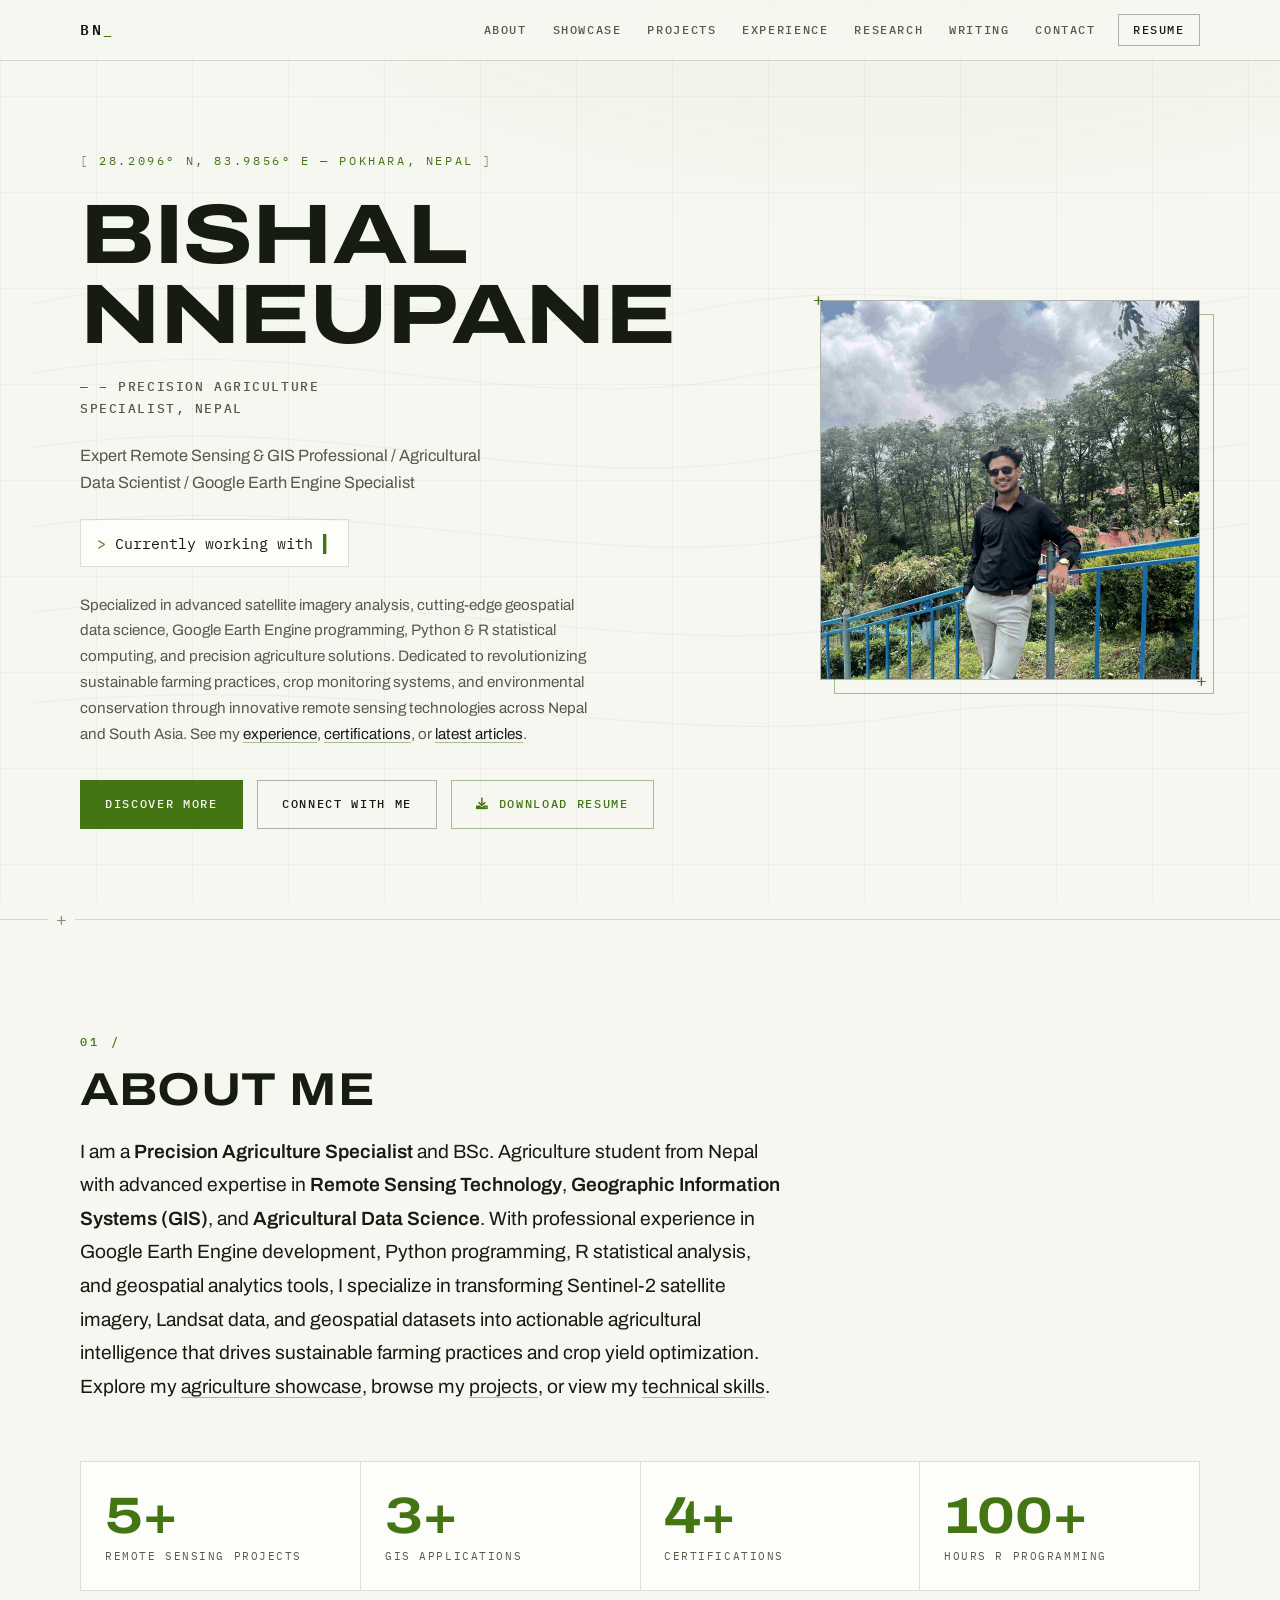
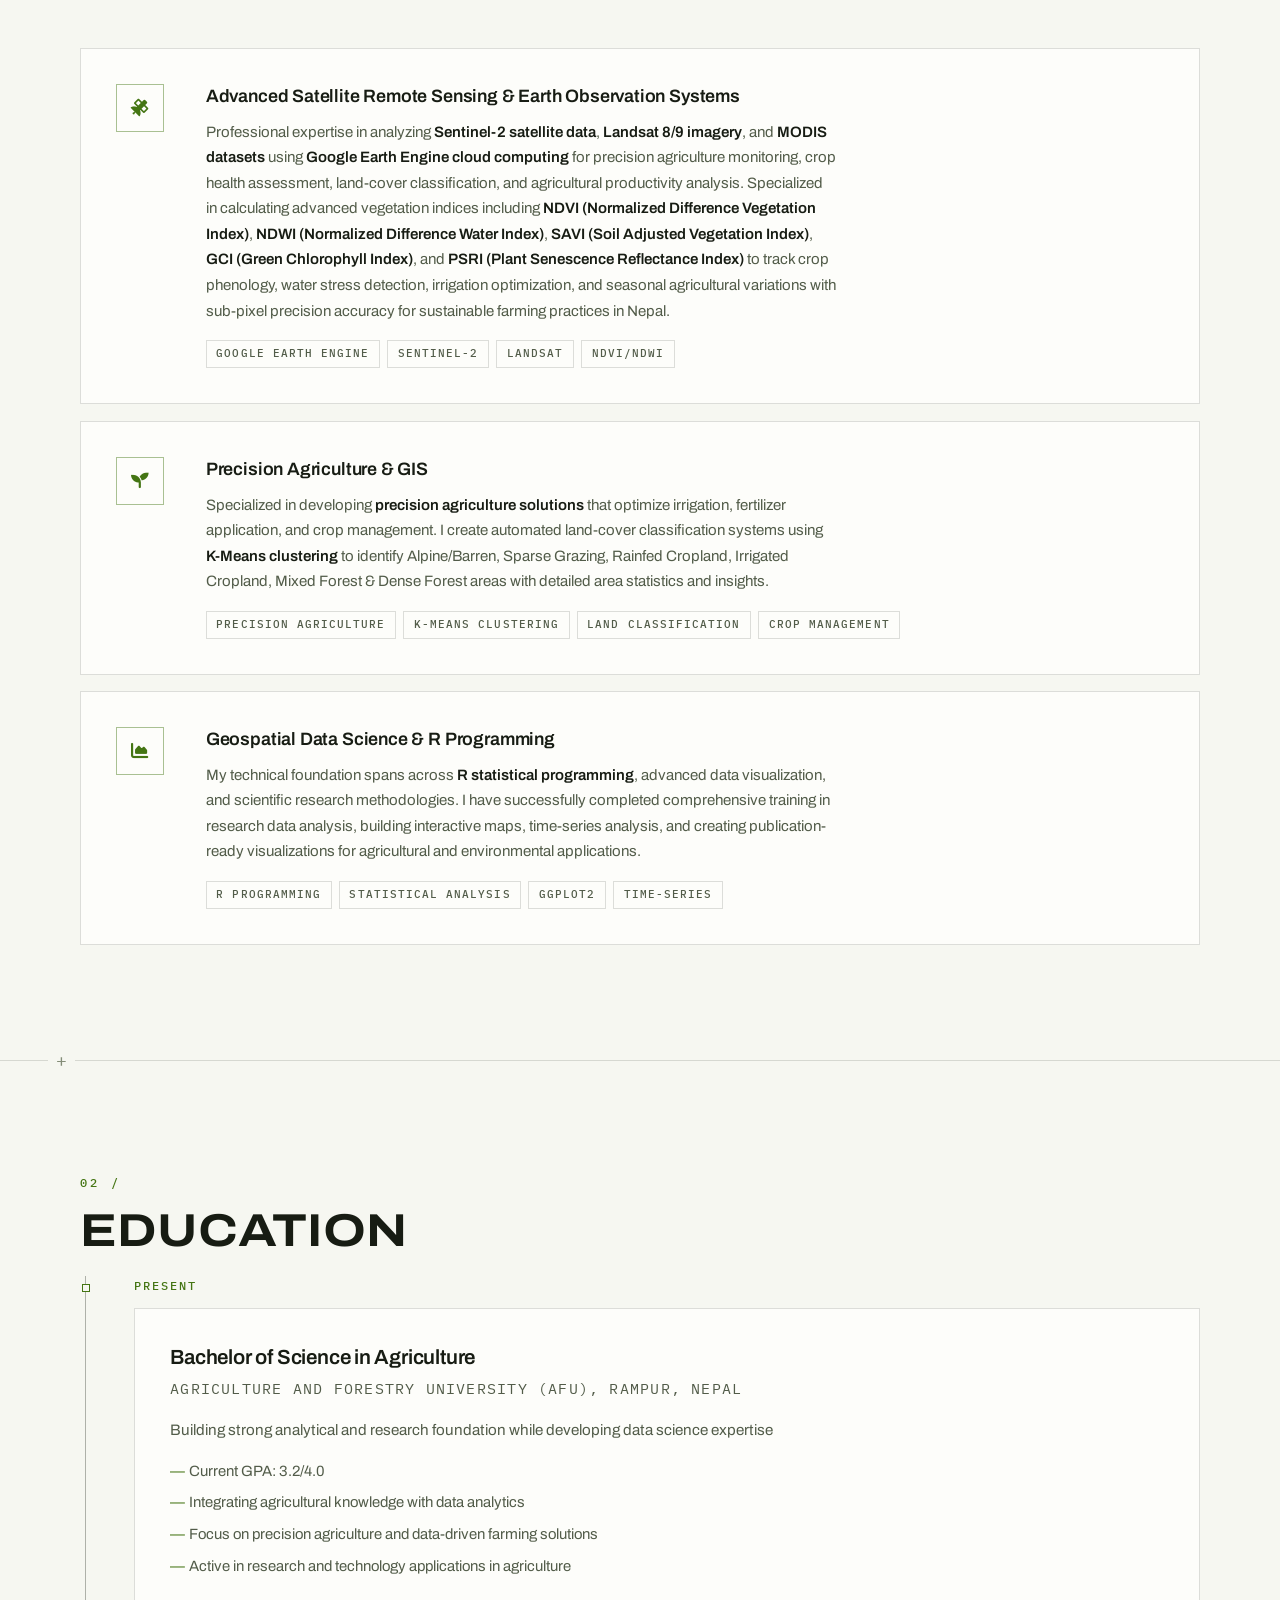
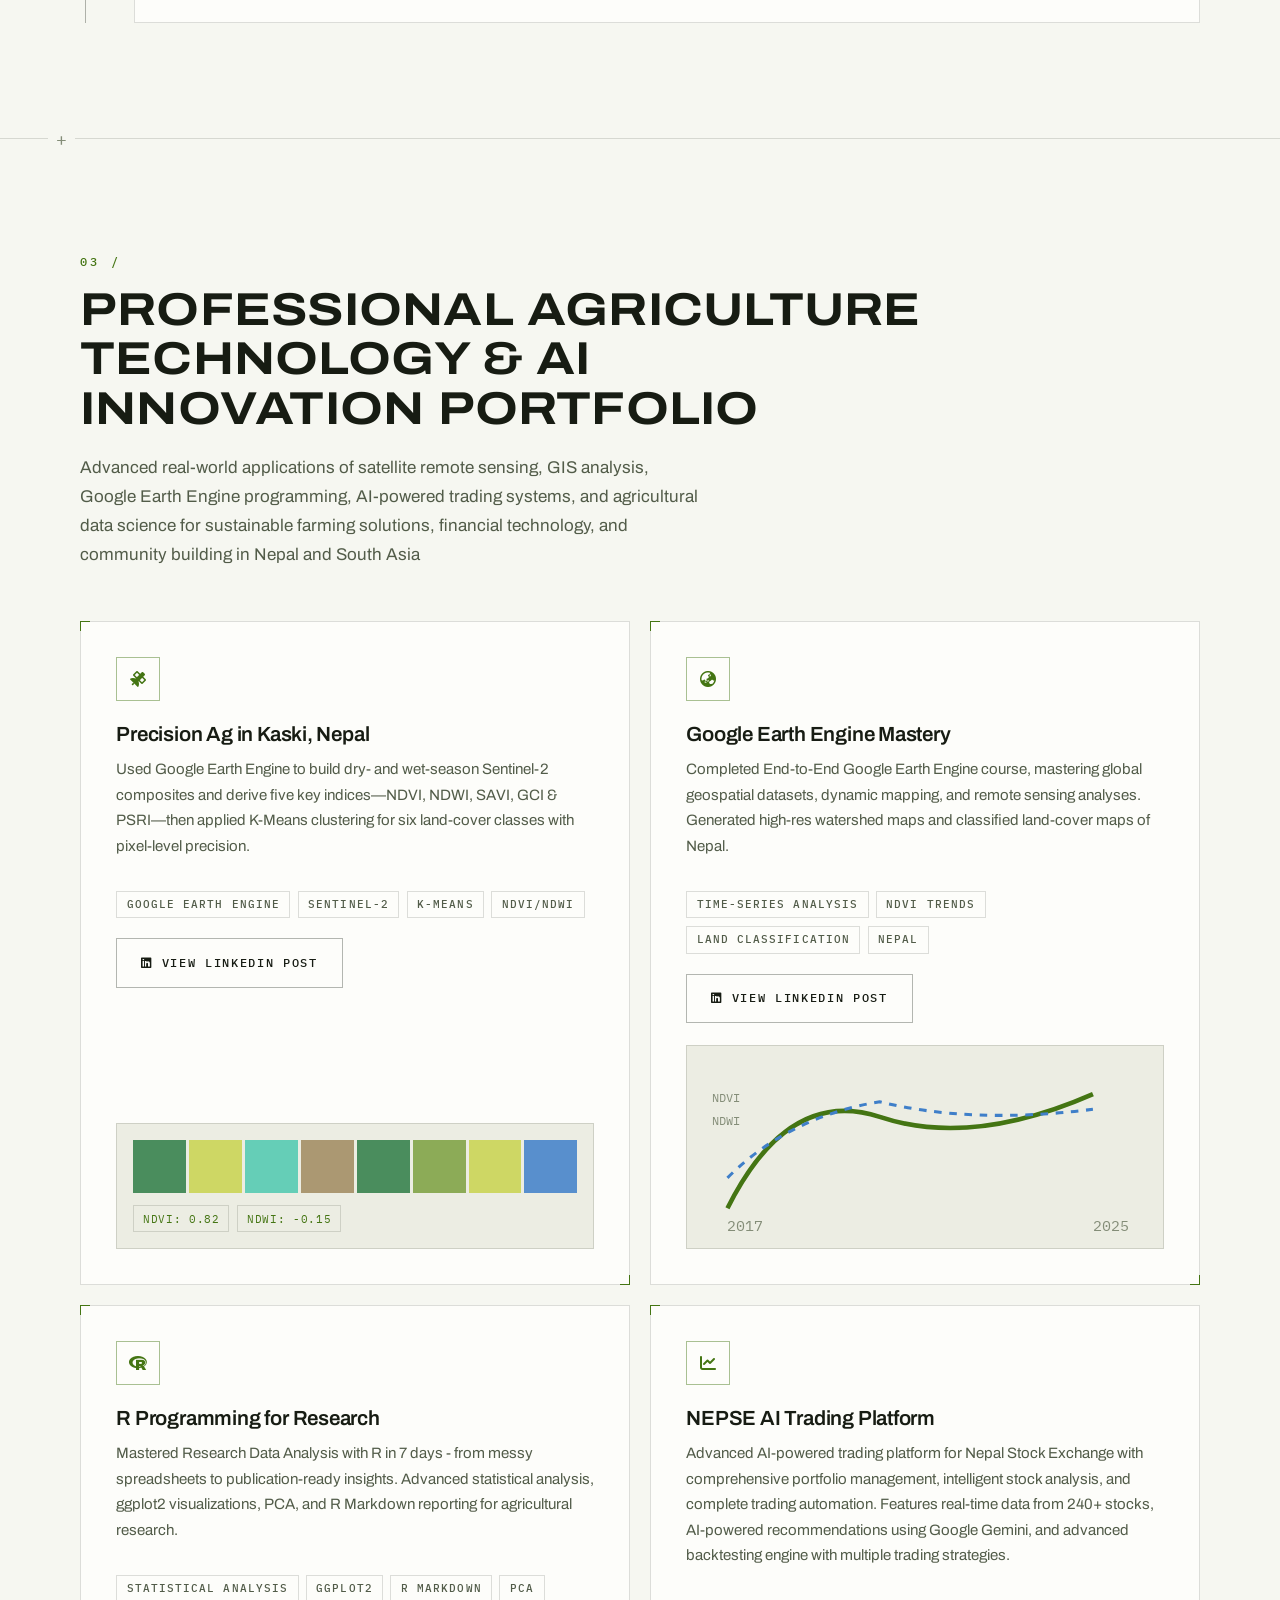
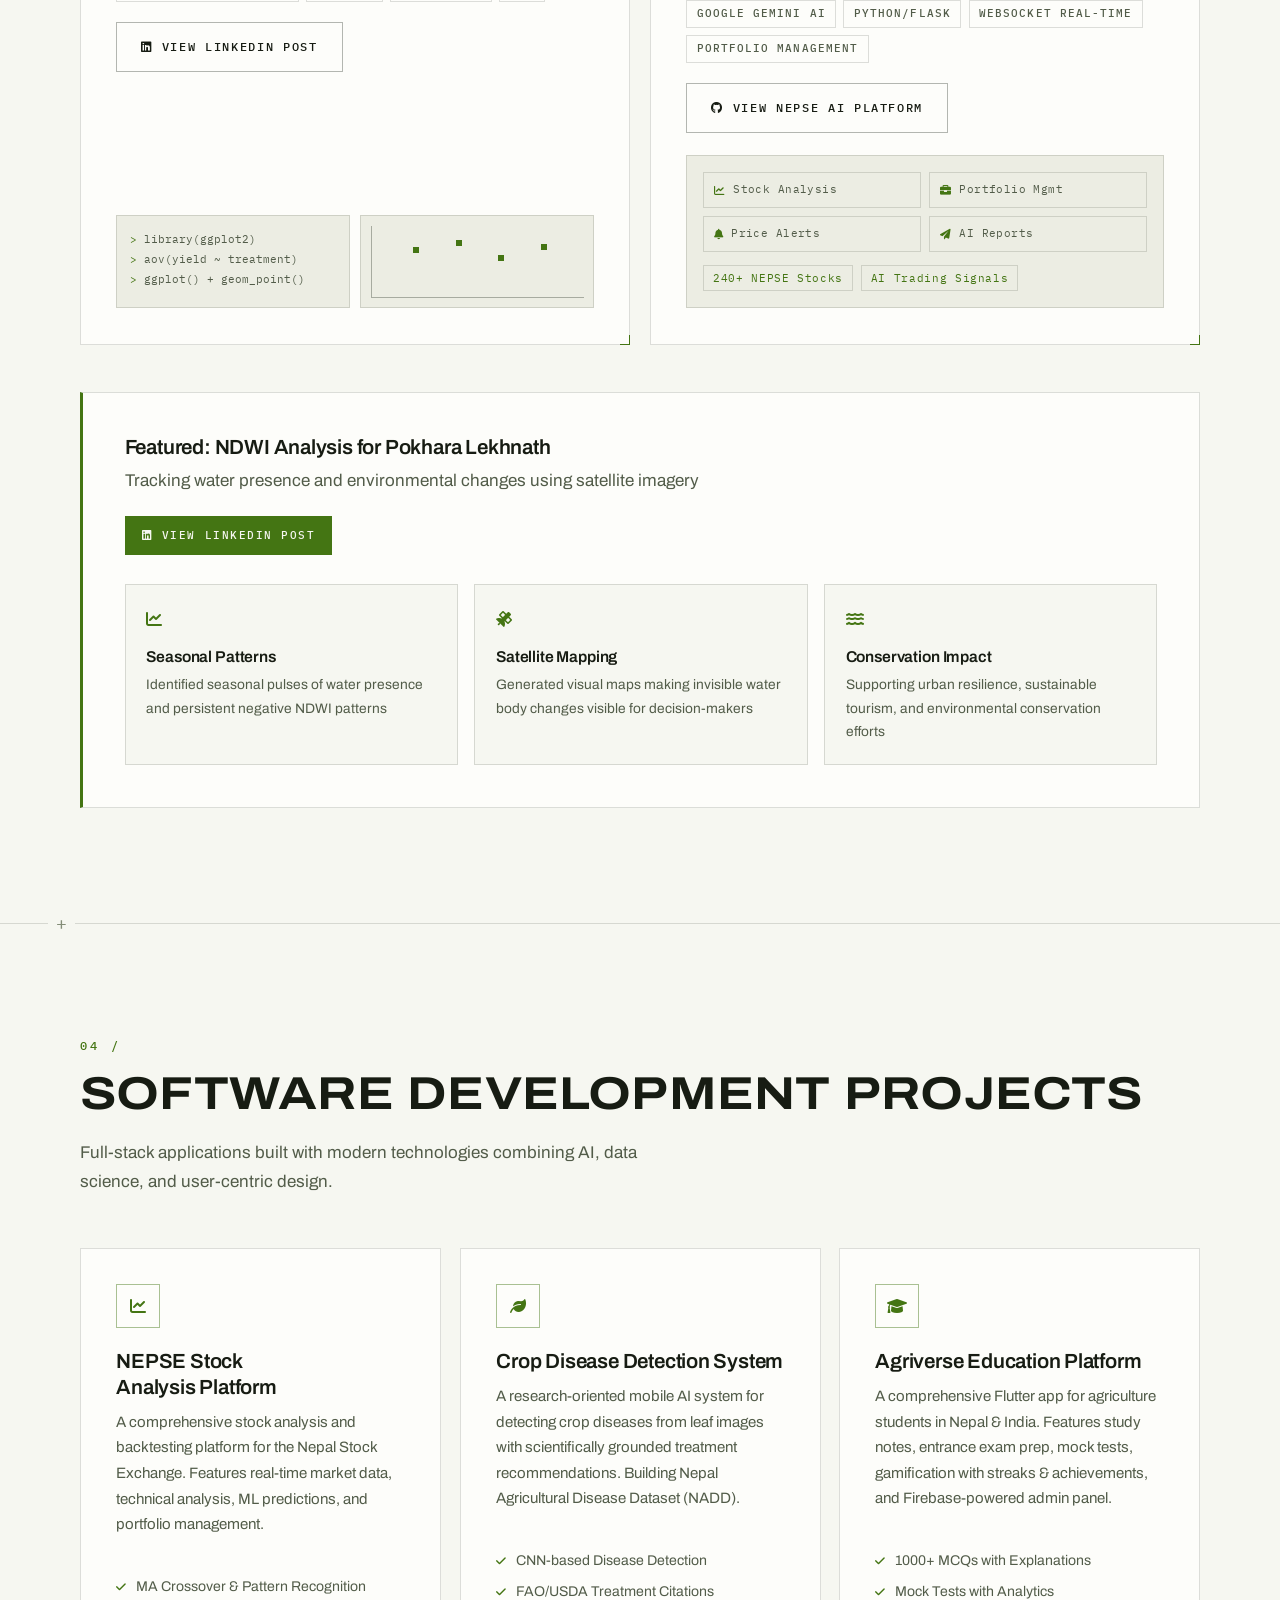
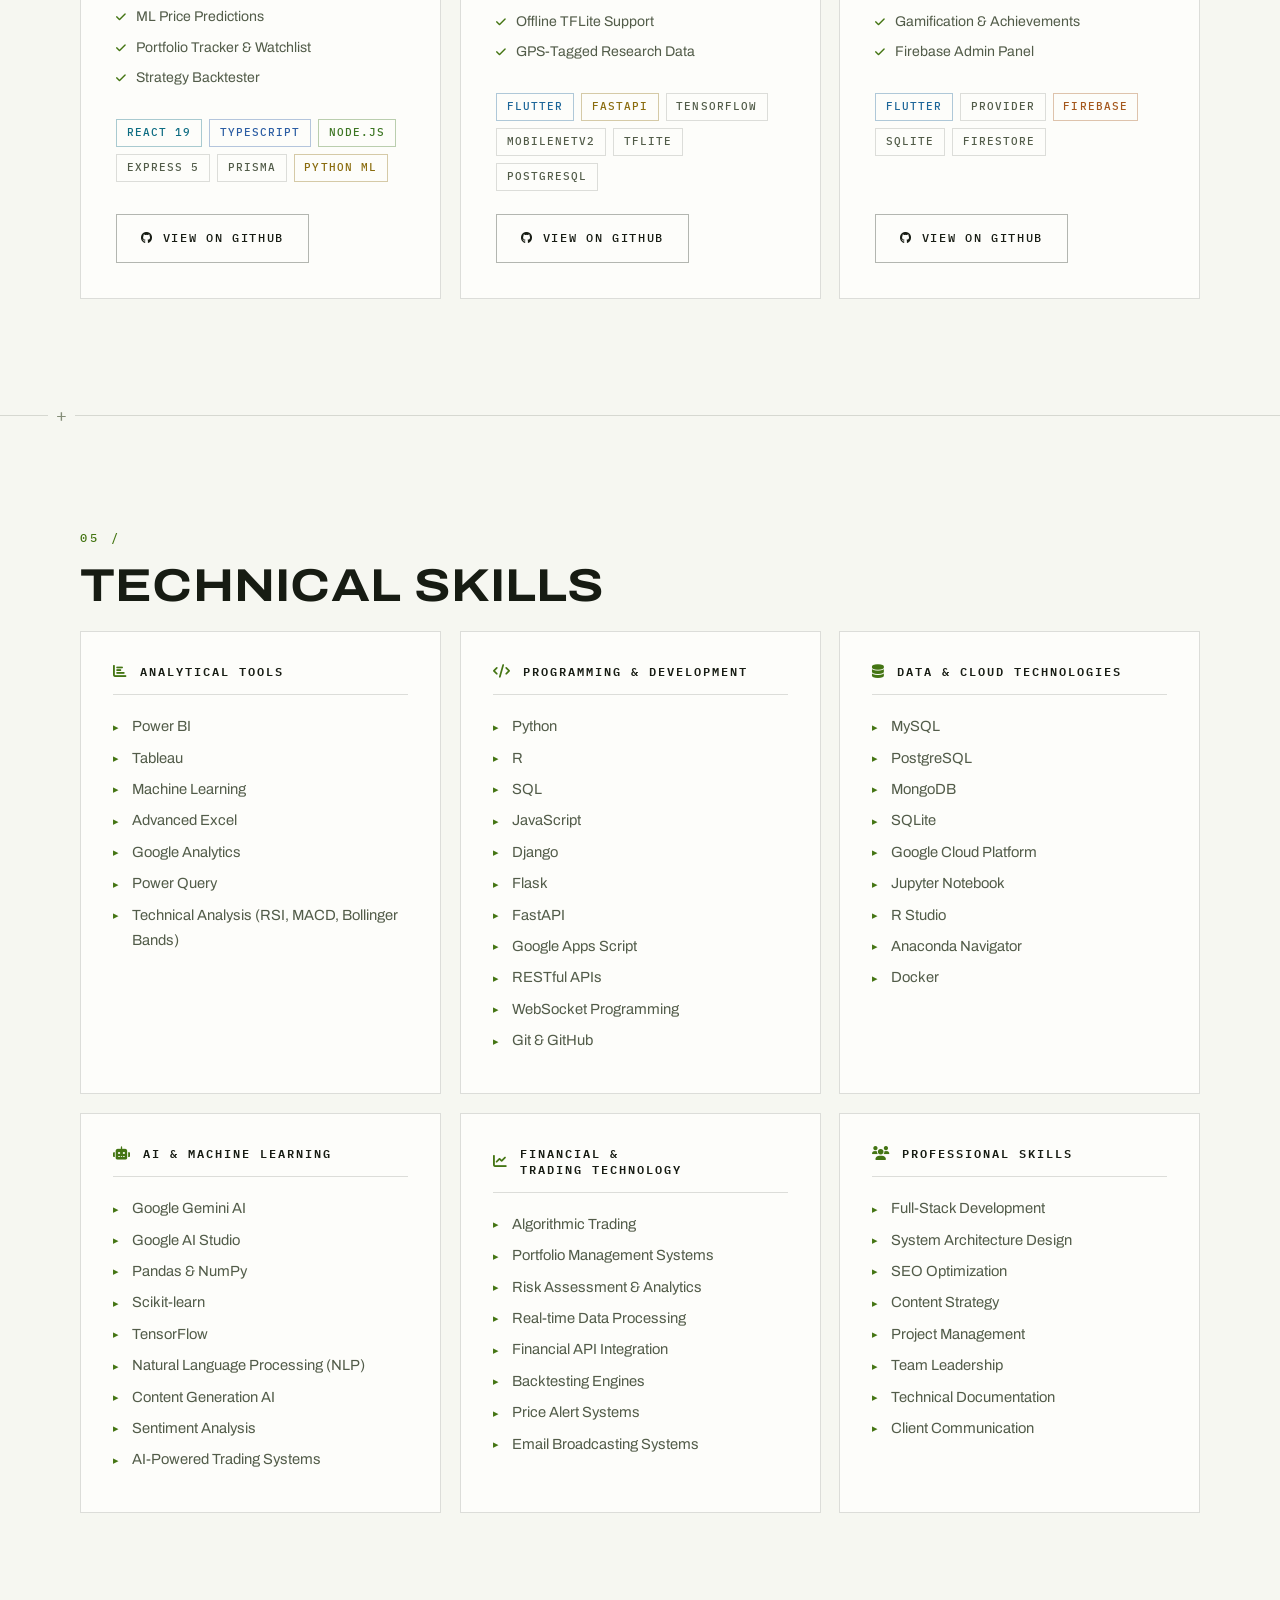
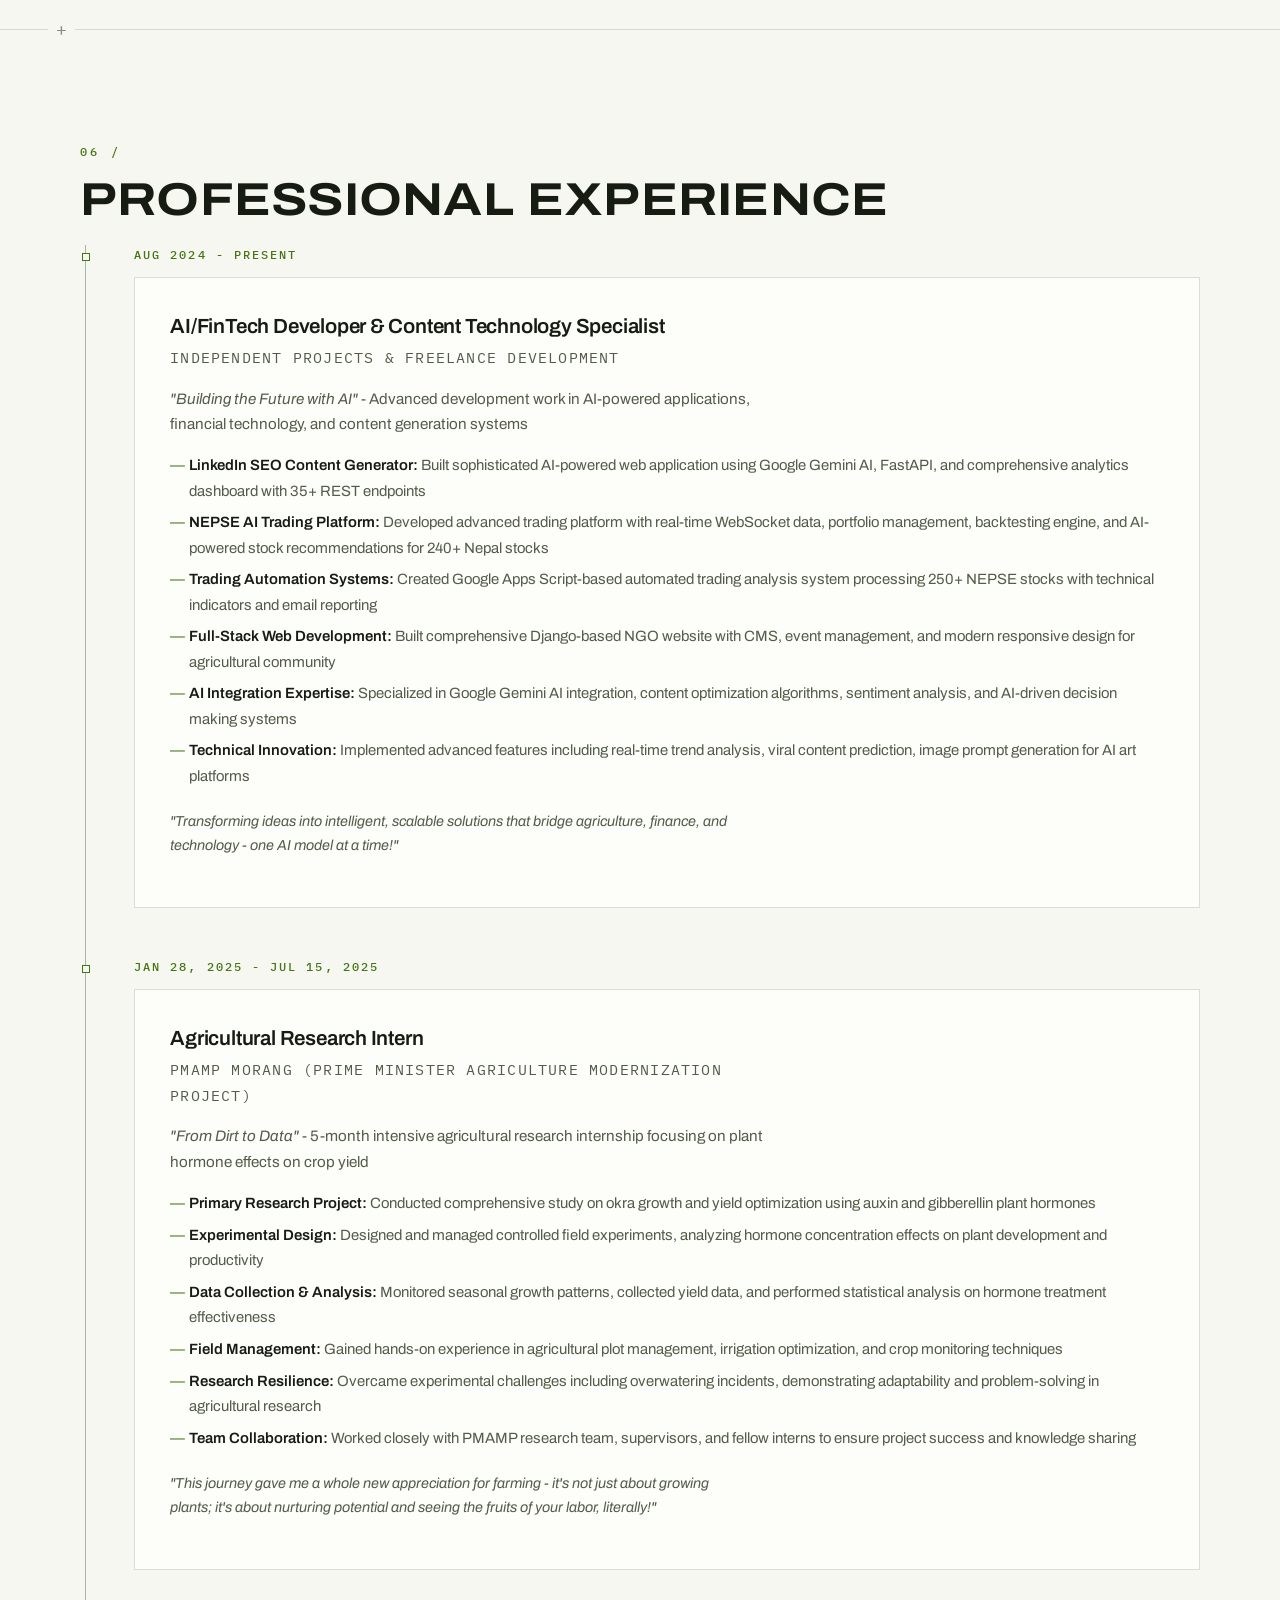
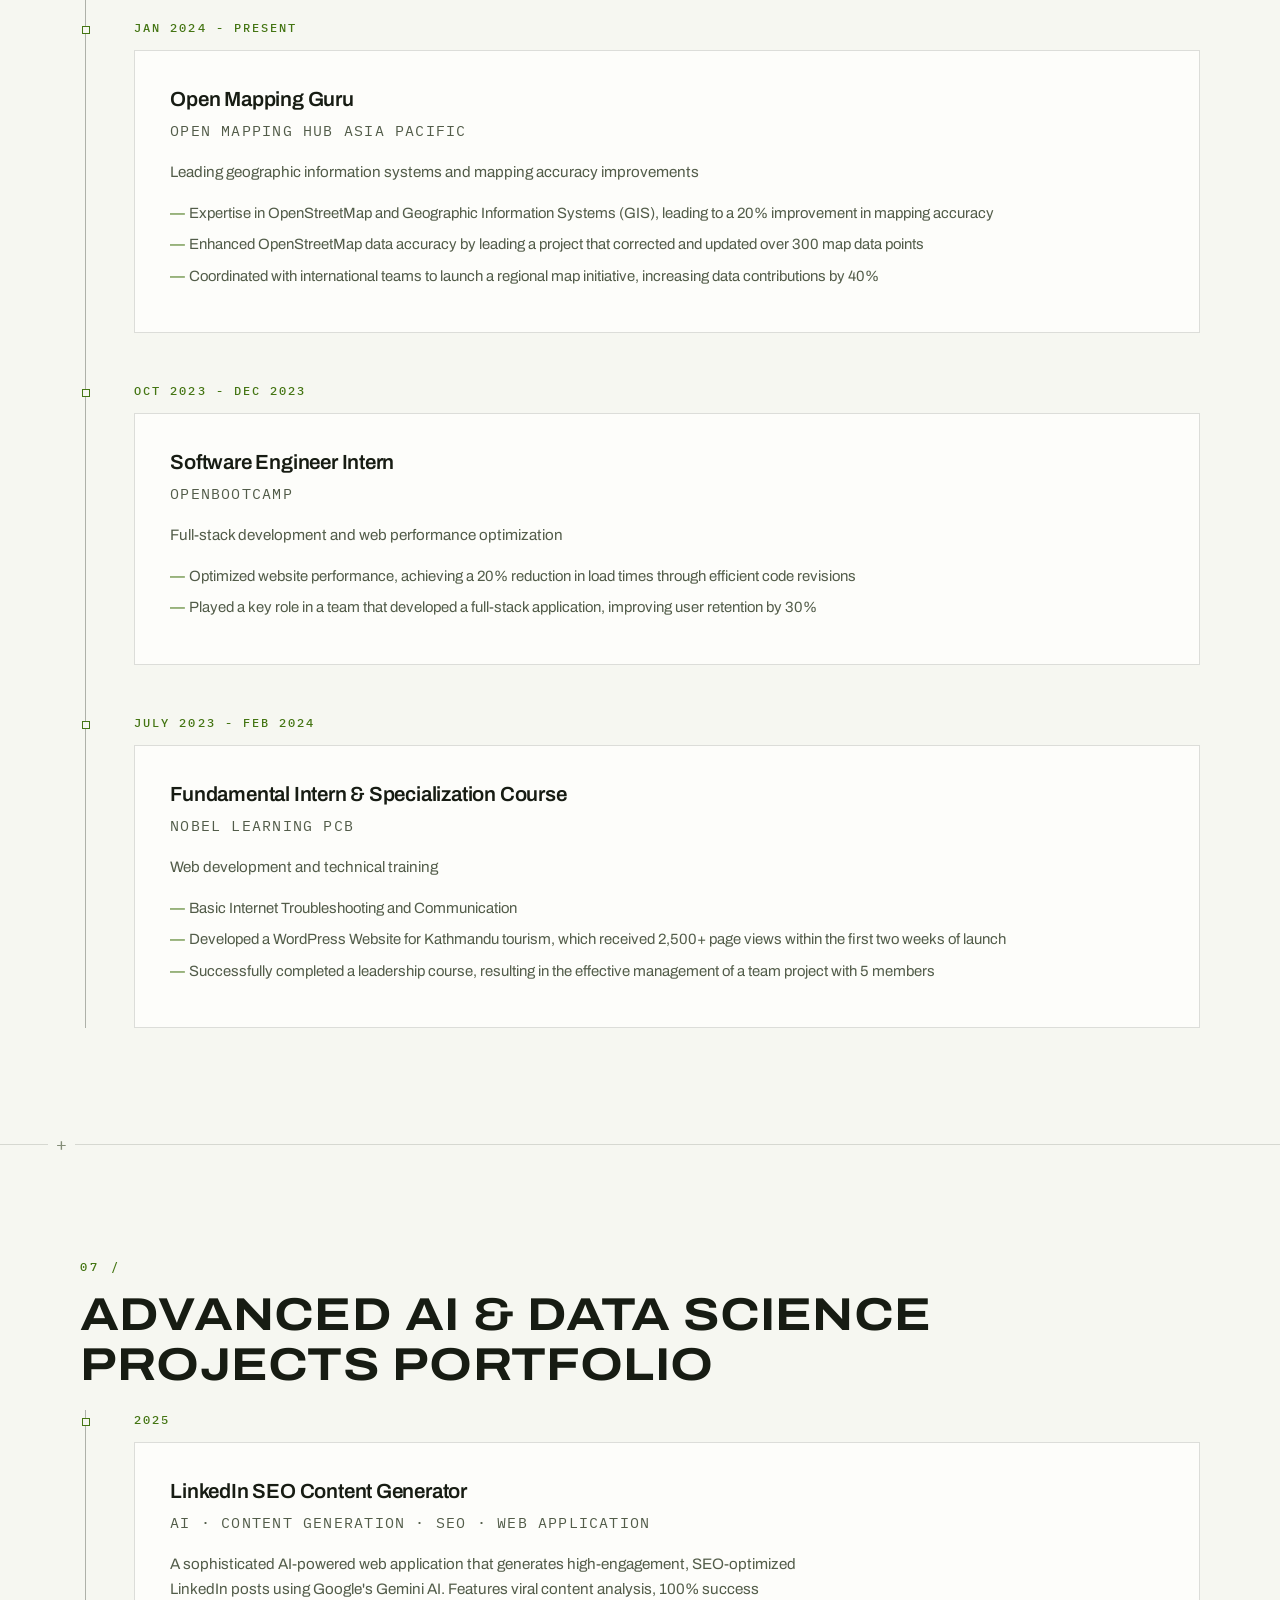
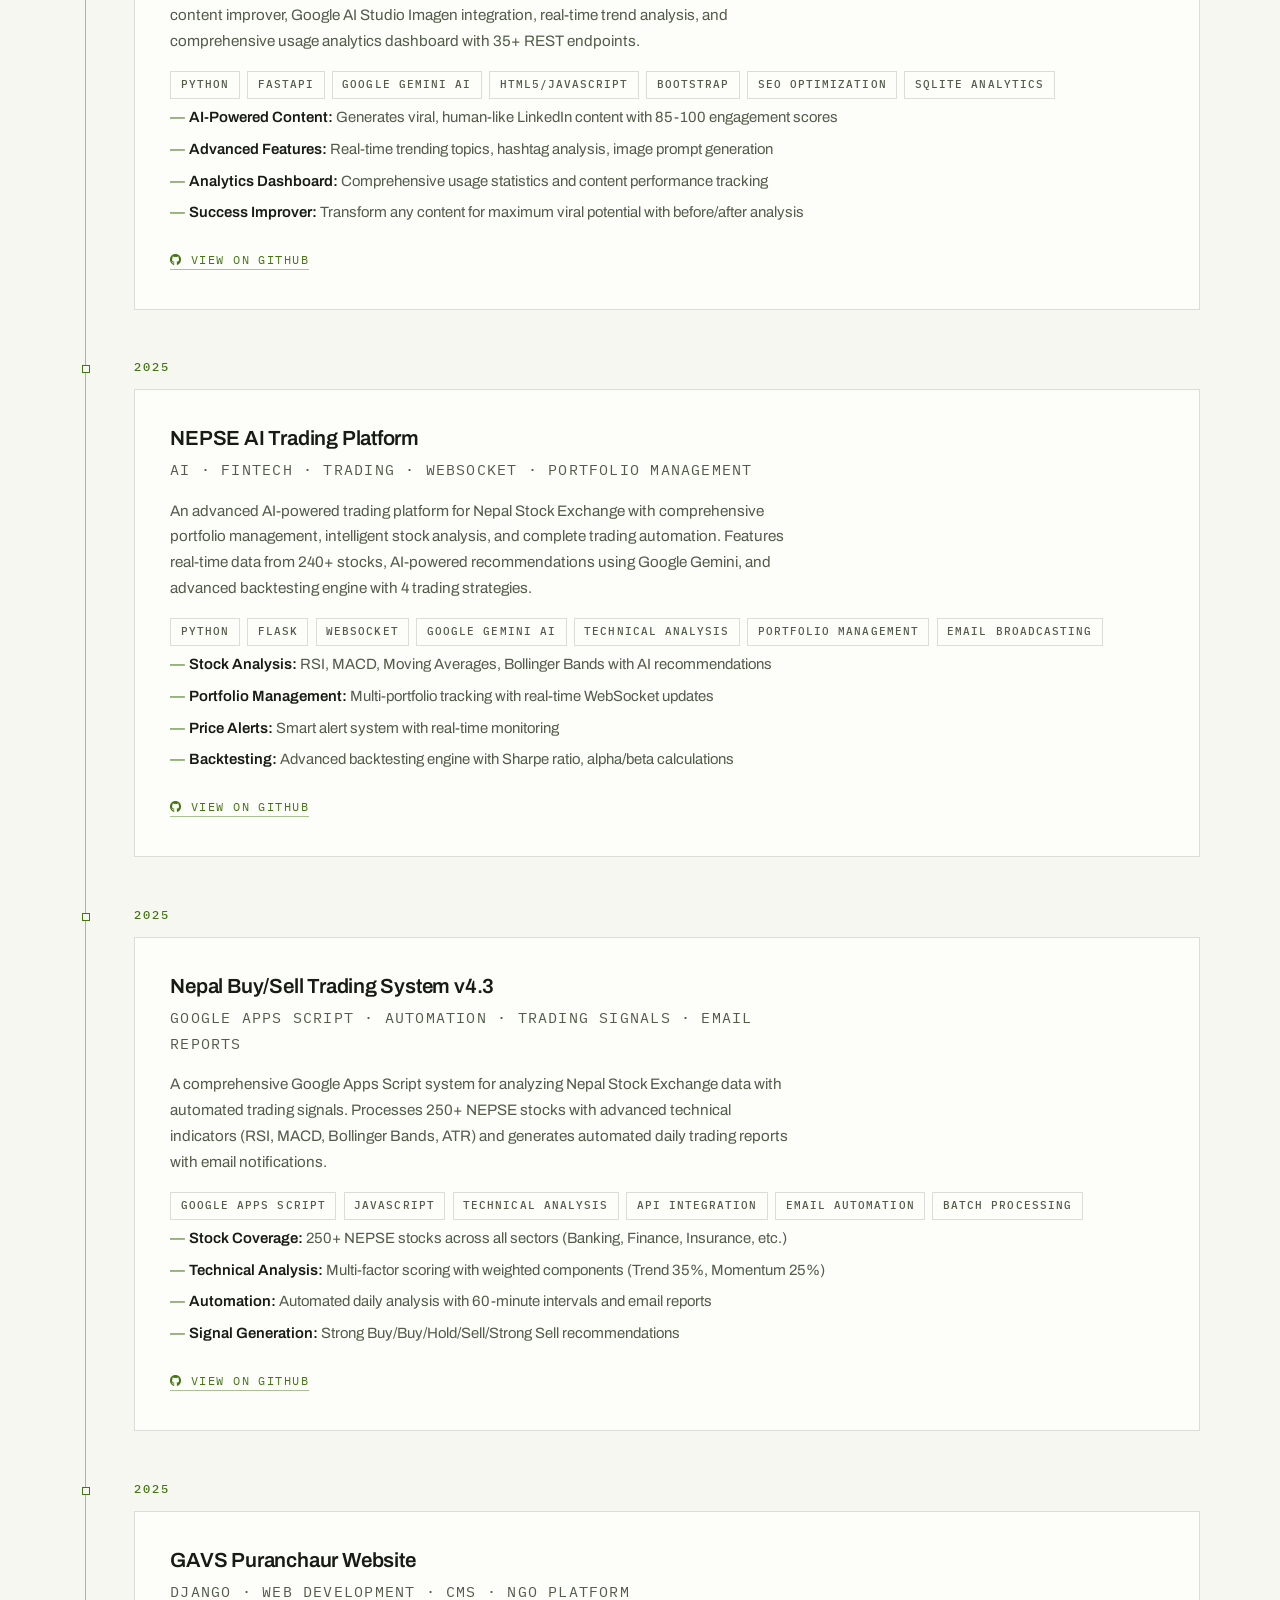
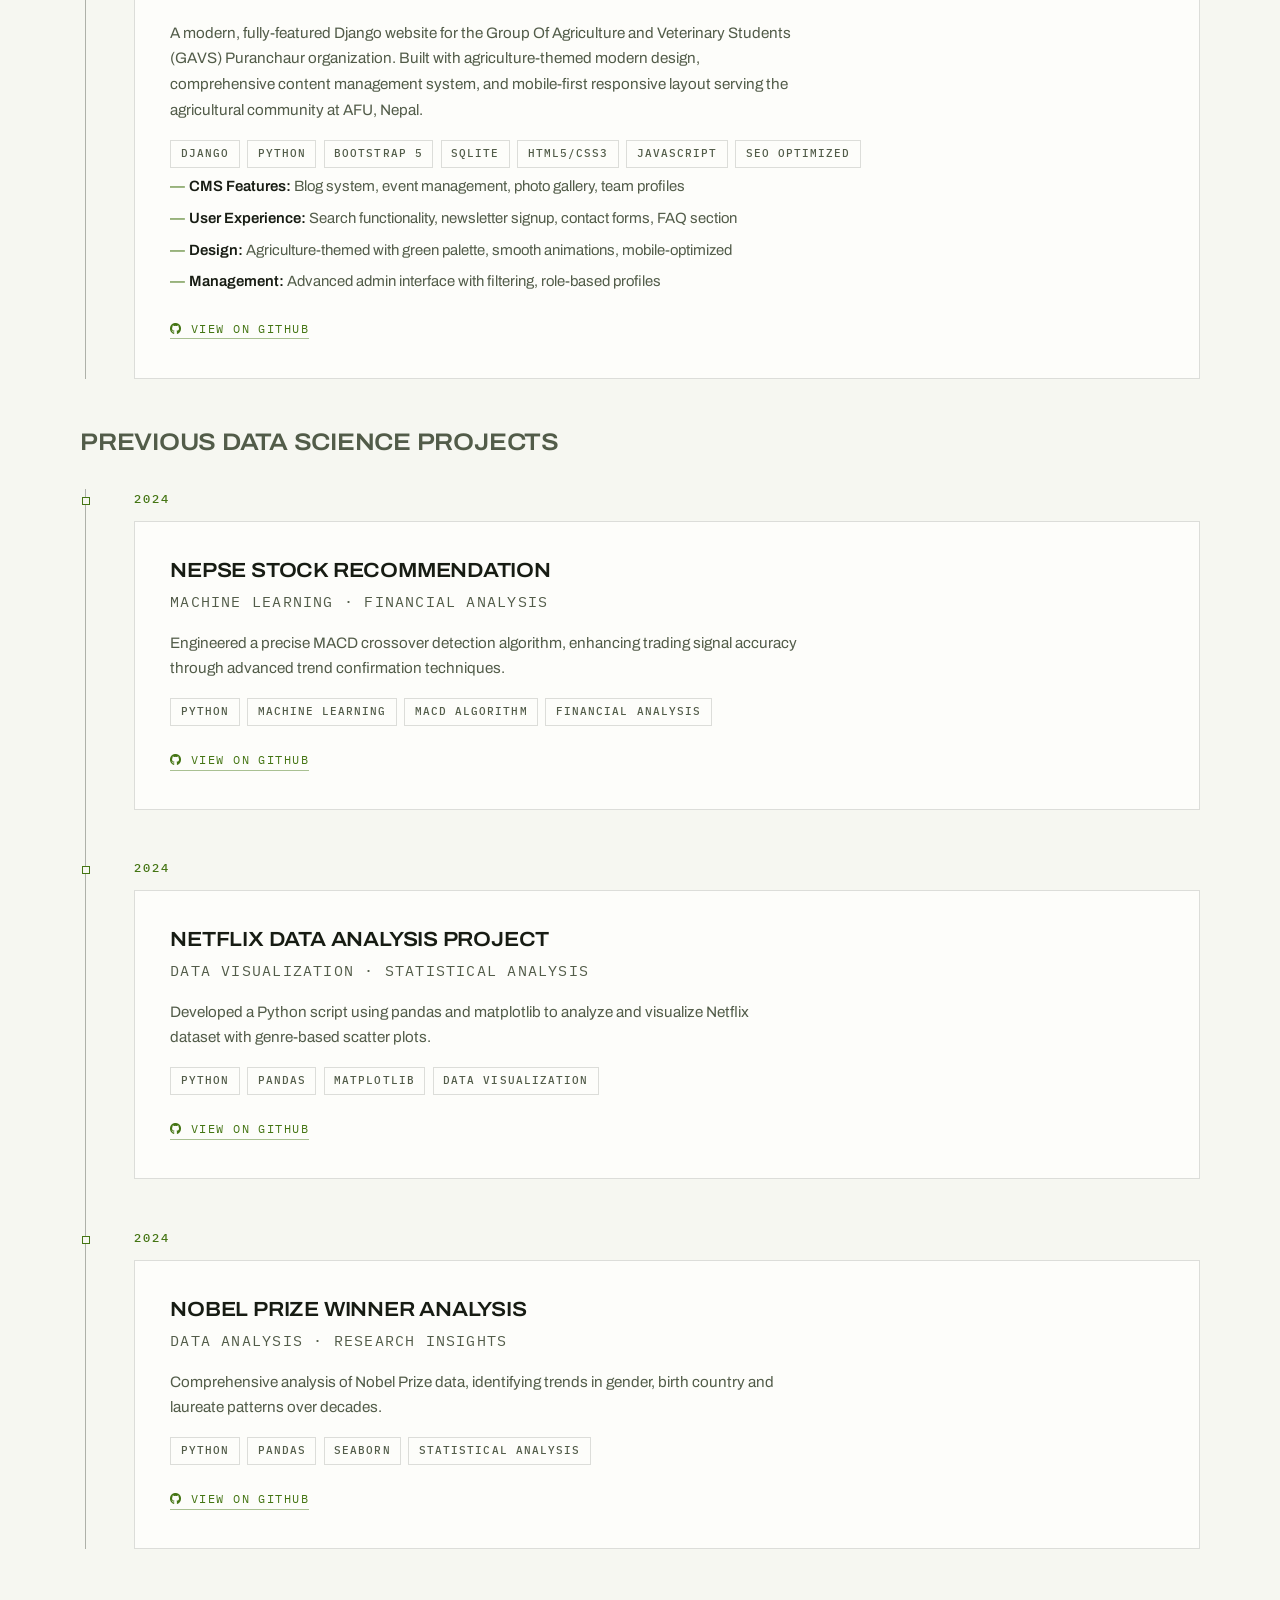
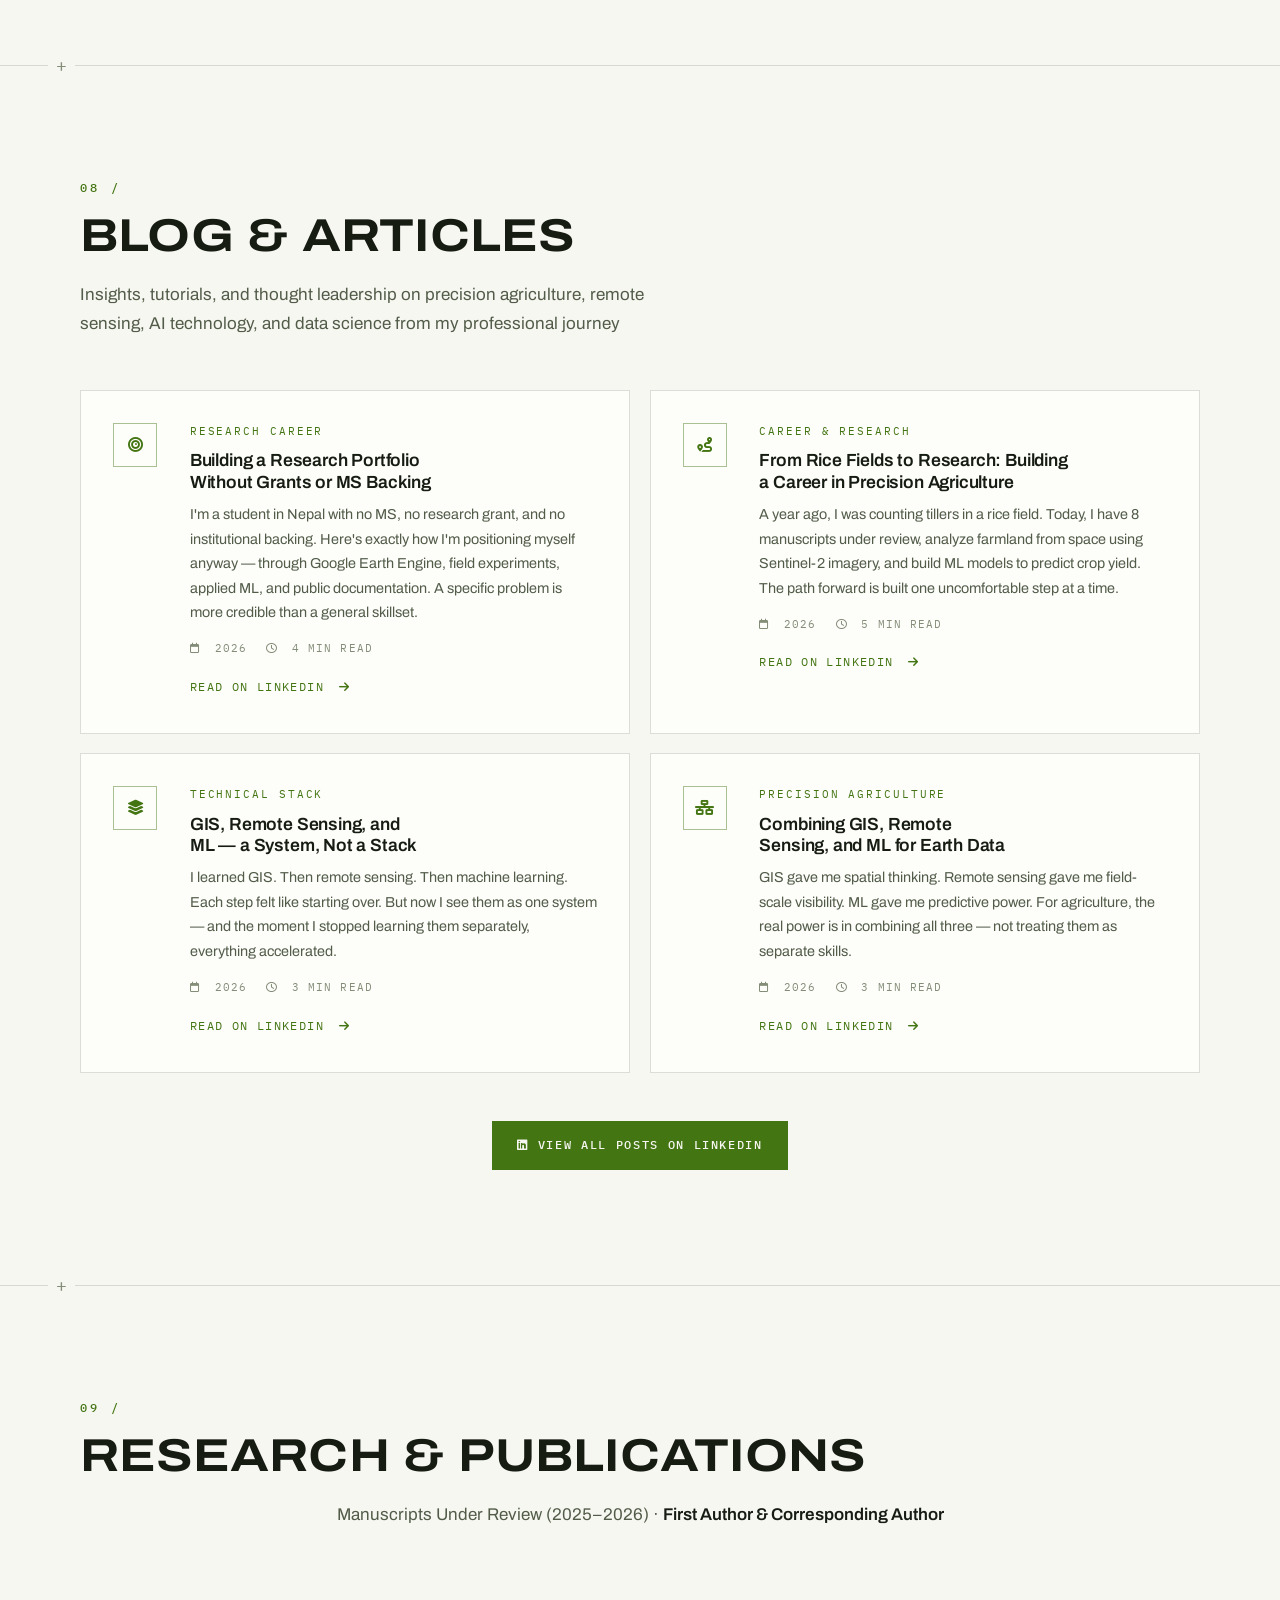
==== commit 8a2cfdb8: "fix: analytics, typewriter, contact form AJAX, SEO and dead-code cleanup - Remove duplicate GA4 gtag" ====
--- a/index.html
+++ b/index.html
@@ -13,16 +13,6 @@
         })(window, document, 'script', 'dataLayer', 'GTM-NJG6S7FP');</script>
     <!-- End Google Tag Manager -->
 
-    <!-- Google tag (gtag.js) -->
-    <script async src="https://www.googletagmanager.com/gtag/js?id=G-SQ2X1X2V31"></script>
-    <script>
-        window.dataLayer = window.dataLayer || [];
-        function gtag() { dataLayer.push(arguments); }
-        gtag('js', new Date());
-
-        gtag('config', 'G-SQ2X1X2V31');
-    </script>
-
     <meta charset="UTF-8">
     <meta name="viewport"
         content="width=device-width, initial-scale=1.0, maximum-scale=5.0, user-scalable=yes, viewport-fit=cover">
@@ -31,10 +21,6 @@
     <meta name="apple-mobile-web-app-capable" content="yes">
     <meta name="apple-mobile-web-app-status-bar-style" content="default">
     <meta name="apple-mobile-web-app-title" content="Bishal Nneupane">
-
-    <!-- Performance Optimization Meta Tags -->
-    <meta http-equiv="Cache-Control" content="max-age=31536000, public">
-    <meta http-equiv="Expires" content="Mon, 09 Aug 2026 12:00:00 GMT">
 
     <!-- SEO Meta Tags -->
     <meta name="description"
@@ -52,8 +38,8 @@
     <meta property="og:description"
         content="Precision Agriculture Specialist from Nepal. Expert in Google Earth Engine, NDVI analysis, satellite remote sensing & agricultural data science.">
     <meta property="og:image" content="https://www.bishalnneupane.com.np/bishal_neupane.jpg">
-    <meta property="og:image:width" content="1200">
-    <meta property="og:image:height" content="630">
+    <meta property="og:image:width" content="800">
+    <meta property="og:image:height" content="800">
     <meta property="og:image:alt" content="Bishal Nneupane - Precision Agriculture Specialist from Nepal">
     <meta property="og:url" content="https://www.bishalnneupane.com.np/">
     <meta property="og:type" content="website">
@@ -92,7 +78,6 @@
 
     <title>Bishal Nneupane – Agriculture & Remote Sensing | Nepal</title>
     <link rel="stylesheet" href="style.css">
-    <link rel="stylesheet" href="responsive.css">
     <link href="https://cdnjs.cloudflare.com/ajax/libs/font-awesome/6.0.0/css/all.min.css" rel="stylesheet">
 
     <!-- JSON-LD Structured Data: Person -->
@@ -329,6 +314,8 @@
             style="display:none;visibility:hidden"></iframe></noscript>
     <!-- End Google Tag Manager (noscript) -->
 
+    <a href="#main-content" class="skip-link">Skip to main content</a>
+
     <!-- Noscript fallback for SEO crawlers -->
     <noscript>
         <style>
@@ -1734,6 +1721,7 @@
                         <button type="submit" class="btn btn-primary">
                             <i class="fas fa-paper-plane"></i> Send Message
                         </button>
+                        <p id="form-status" class="form-status" role="status" aria-live="polite"></p>
                     </form>
                     <p class="form-note"><i class="fas fa-info-circle"></i> Your information is safe. I'll respond
                         within 24-48 hours.</p>
--- a/style.css
+++ b/style.css
@@ -1386,3 +1386,71 @@
   .hero-typeline { font-size: 0.8rem; }
   .timeline-content { padding: 1.2rem; }
 }
+
+/* ---------- SKIP LINK (a11y) ---------- */
+.skip-link {
+  position: absolute;
+  top: -100%;
+  left: 1rem;
+  z-index: 2000;
+  padding: 0.6rem 1.1rem;
+  background: var(--accent);
+  color: #fff;
+  font-family: var(--font-mono);
+  font-size: 0.8rem;
+  text-decoration: none;
+  border: 1px solid var(--line-strong);
+}
+.skip-link:focus {
+  top: 0.6rem;
+}
+
+/* ---------- SCROLL TO TOP BUTTON ---------- */
+.scroll-to-top {
+  position: fixed;
+  bottom: 20px;
+  right: 20px;
+  z-index: 1000;
+  display: flex;
+  align-items: center;
+  justify-content: center;
+  width: 46px;
+  height: 46px;
+  font-size: 14px;
+  background: var(--surface);
+  color: var(--accent);
+  border: 1px solid var(--line-strong);
+  border-radius: 0;
+  cursor: pointer;
+  opacity: 0;
+  visibility: hidden;
+  transition: opacity 0.3s ease, visibility 0.3s ease, background 0.2s ease;
+}
+.scroll-to-top.visible {
+  opacity: 1;
+  visibility: visible;
+}
+.scroll-to-top:hover {
+  background: var(--accent-soft);
+}
+
+/* ---------- CONTACT FORM STATUS ---------- */
+.form-status {
+  margin: 0.9rem 0 0;
+  padding: 0;
+  font-family: var(--font-mono);
+  font-size: 0.82rem;
+  line-height: 1.55;
+}
+.form-status.success {
+  padding: 0.7rem 1rem;
+  border: 1px solid var(--accent-line);
+  background: var(--accent-soft);
+  color: var(--accent);
+}
+.form-status.error {
+  padding: 0.7rem 1rem;
+  border: 1px solid rgba(217, 106, 44, 0.5);
+  background: rgba(217, 106, 44, 0.08);
+  color: var(--signal);
+}
--- a/style.css
+++ b/style.css
@@ -1386,3 +1386,71 @@
   .hero-typeline { font-size: 0.8rem; }
   .timeline-content { padding: 1.2rem; }
 }
+
+/* ---------- SKIP LINK (a11y) ---------- */
+.skip-link {
+  position: absolute;
+  top: -100%;
+  left: 1rem;
+  z-index: 2000;
+  padding: 0.6rem 1.1rem;
+  background: var(--accent);
+  color: #fff;
+  font-family: var(--font-mono);
+  font-size: 0.8rem;
+  text-decoration: none;
+  border: 1px solid var(--line-strong);
+}
+.skip-link:focus {
+  top: 0.6rem;
+}
+
+/* ---------- SCROLL TO TOP BUTTON ---------- */
+.scroll-to-top {
+  position: fixed;
+  bottom: 20px;
+  right: 20px;
+  z-index: 1000;
+  display: flex;
+  align-items: center;
+  justify-content: center;
+  width: 46px;
+  height: 46px;
+  font-size: 14px;
+  background: var(--surface);
+  color: var(--accent);
+  border: 1px solid var(--line-strong);
+  border-radius: 0;
+  cursor: pointer;
+  opacity: 0;
+  visibility: hidden;
+  transition: opacity 0.3s ease, visibility 0.3s ease, background 0.2s ease;
+}
+.scroll-to-top.visible {
+  opacity: 1;
+  visibility: visible;
+}
+.scroll-to-top:hover {
+  background: var(--accent-soft);
+}
+
+/* ---------- CONTACT FORM STATUS ---------- */
+.form-status {
+  margin: 0.9rem 0 0;
+  padding: 0;
+  font-family: var(--font-mono);
+  font-size: 0.82rem;
+  line-height: 1.55;
+}
+.form-status.success {
+  padding: 0.7rem 1rem;
+  border: 1px solid var(--accent-line);
+  background: var(--accent-soft);
+  color: var(--accent);
+}
+.form-status.error {
+  padding: 0.7rem 1rem;
+  border: 1px solid rgba(217, 106, 44, 0.5);
+  background: rgba(217, 106, 44, 0.08);
+  color: var(--signal);
+}
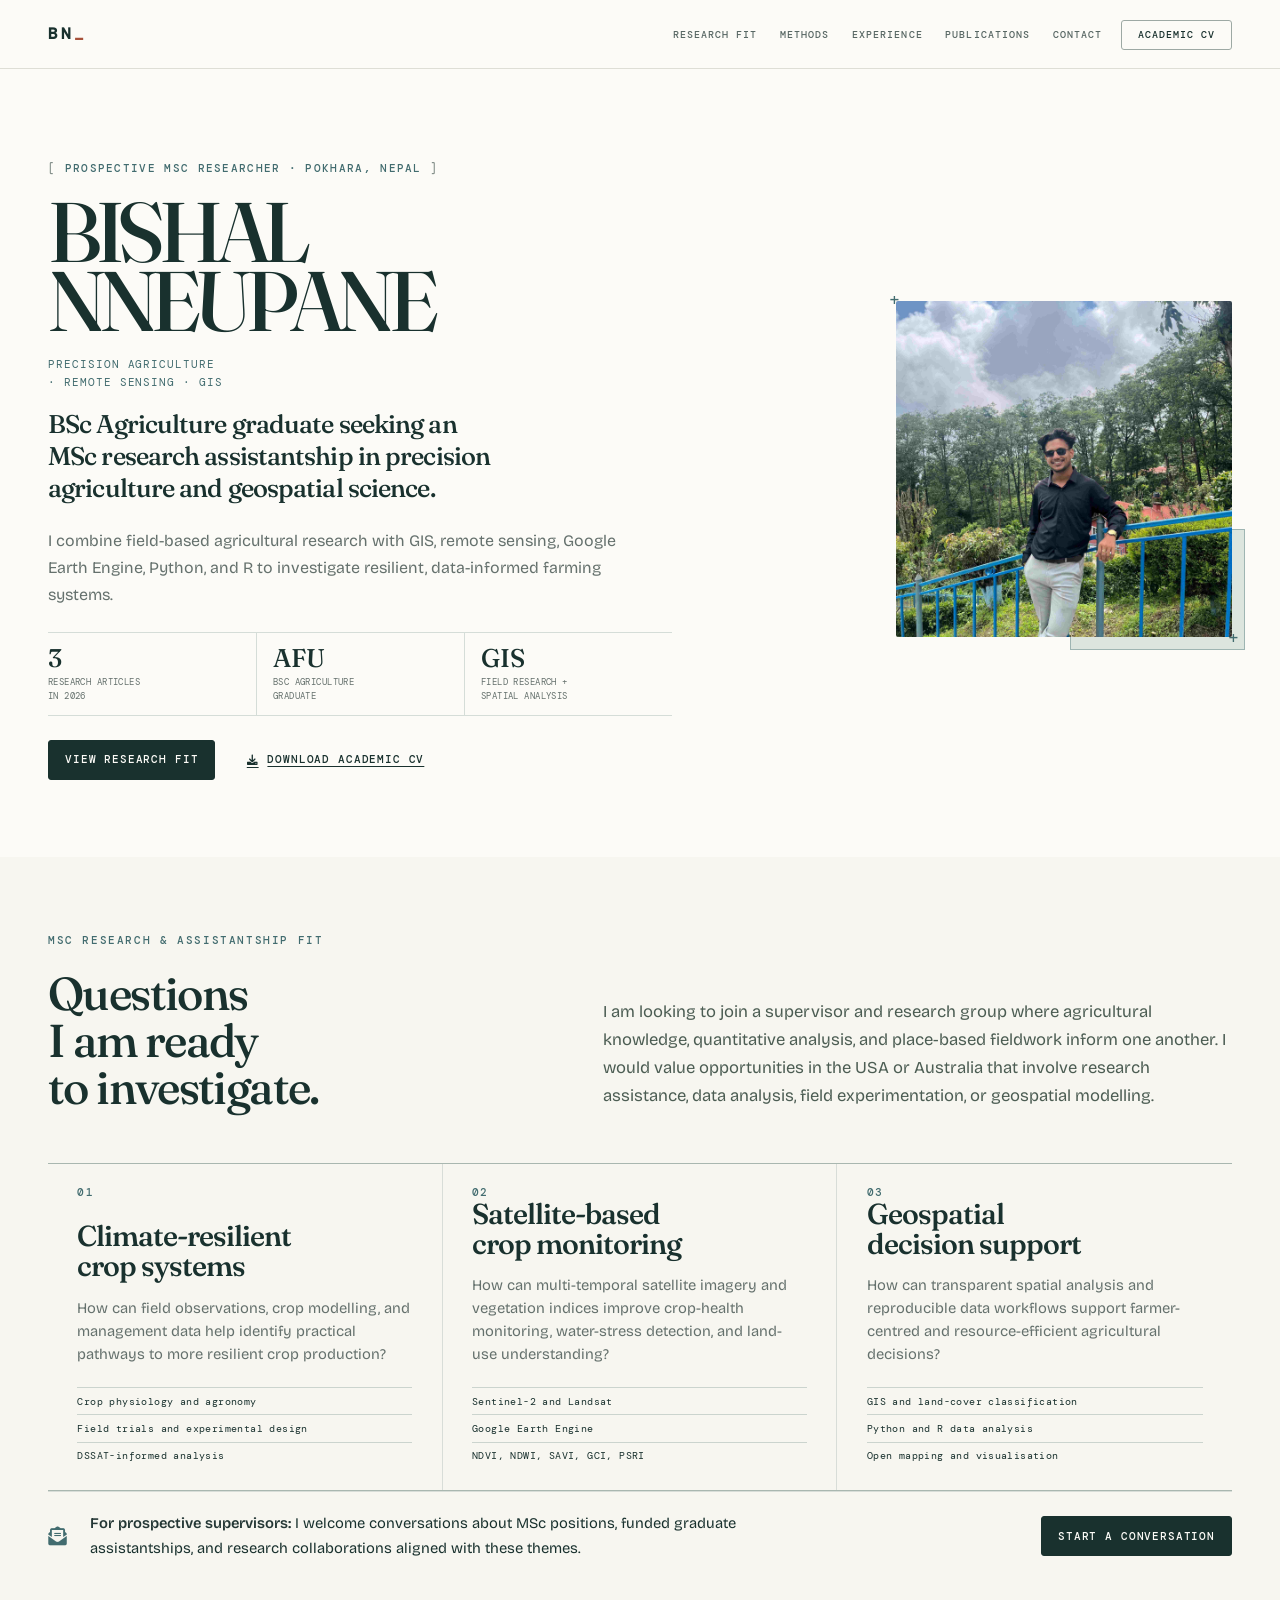
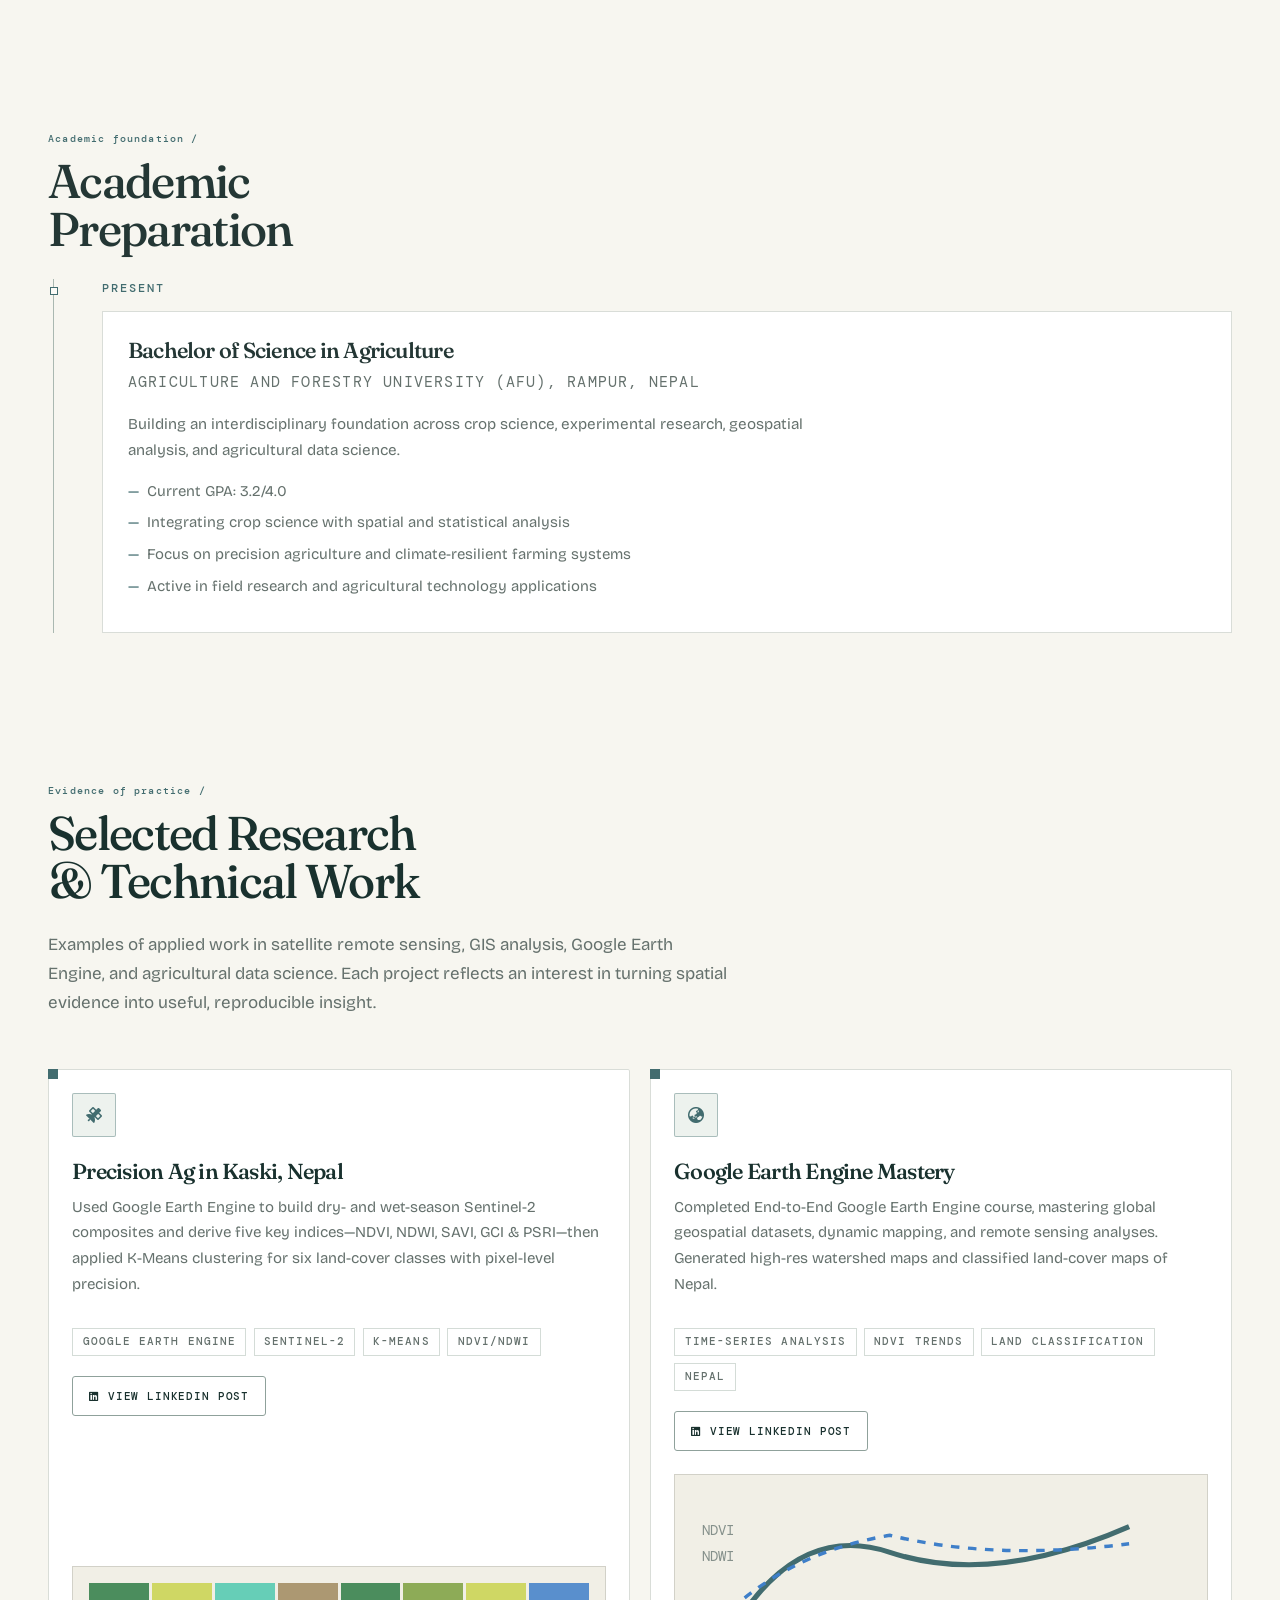
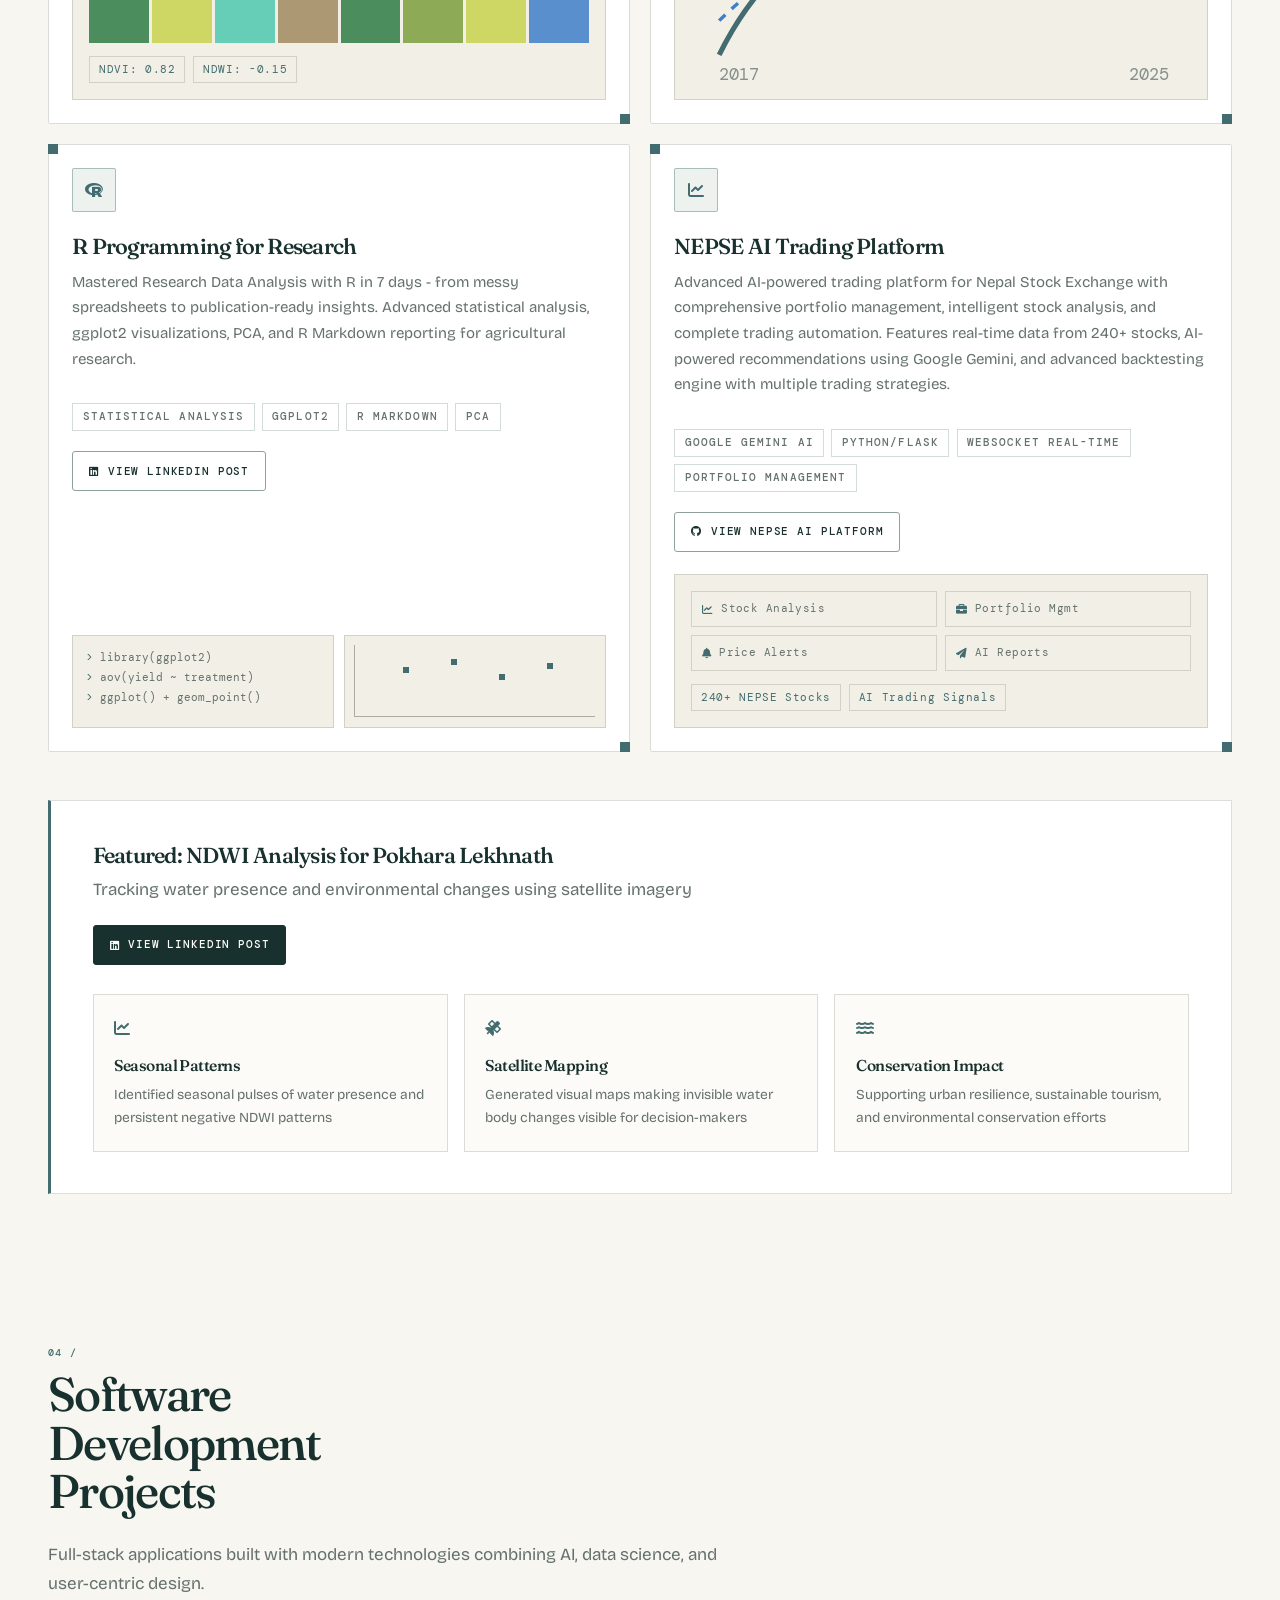
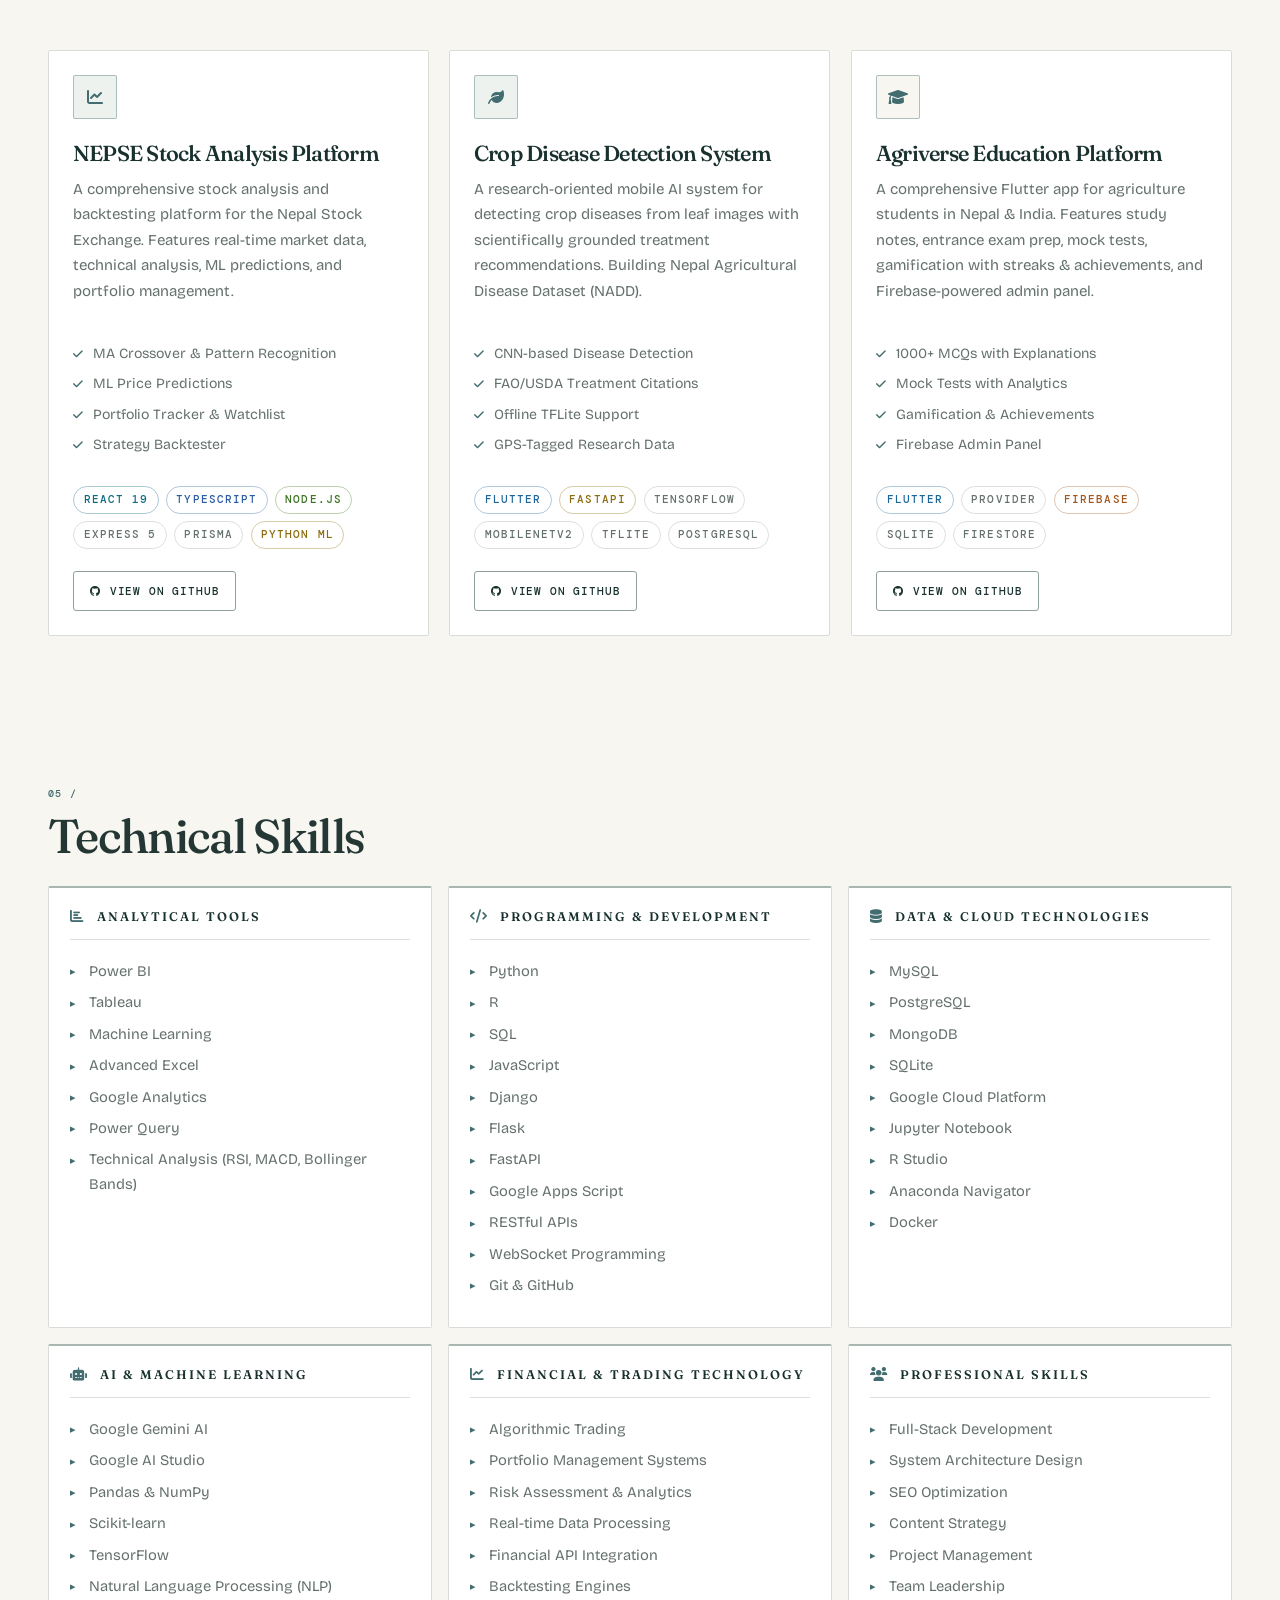
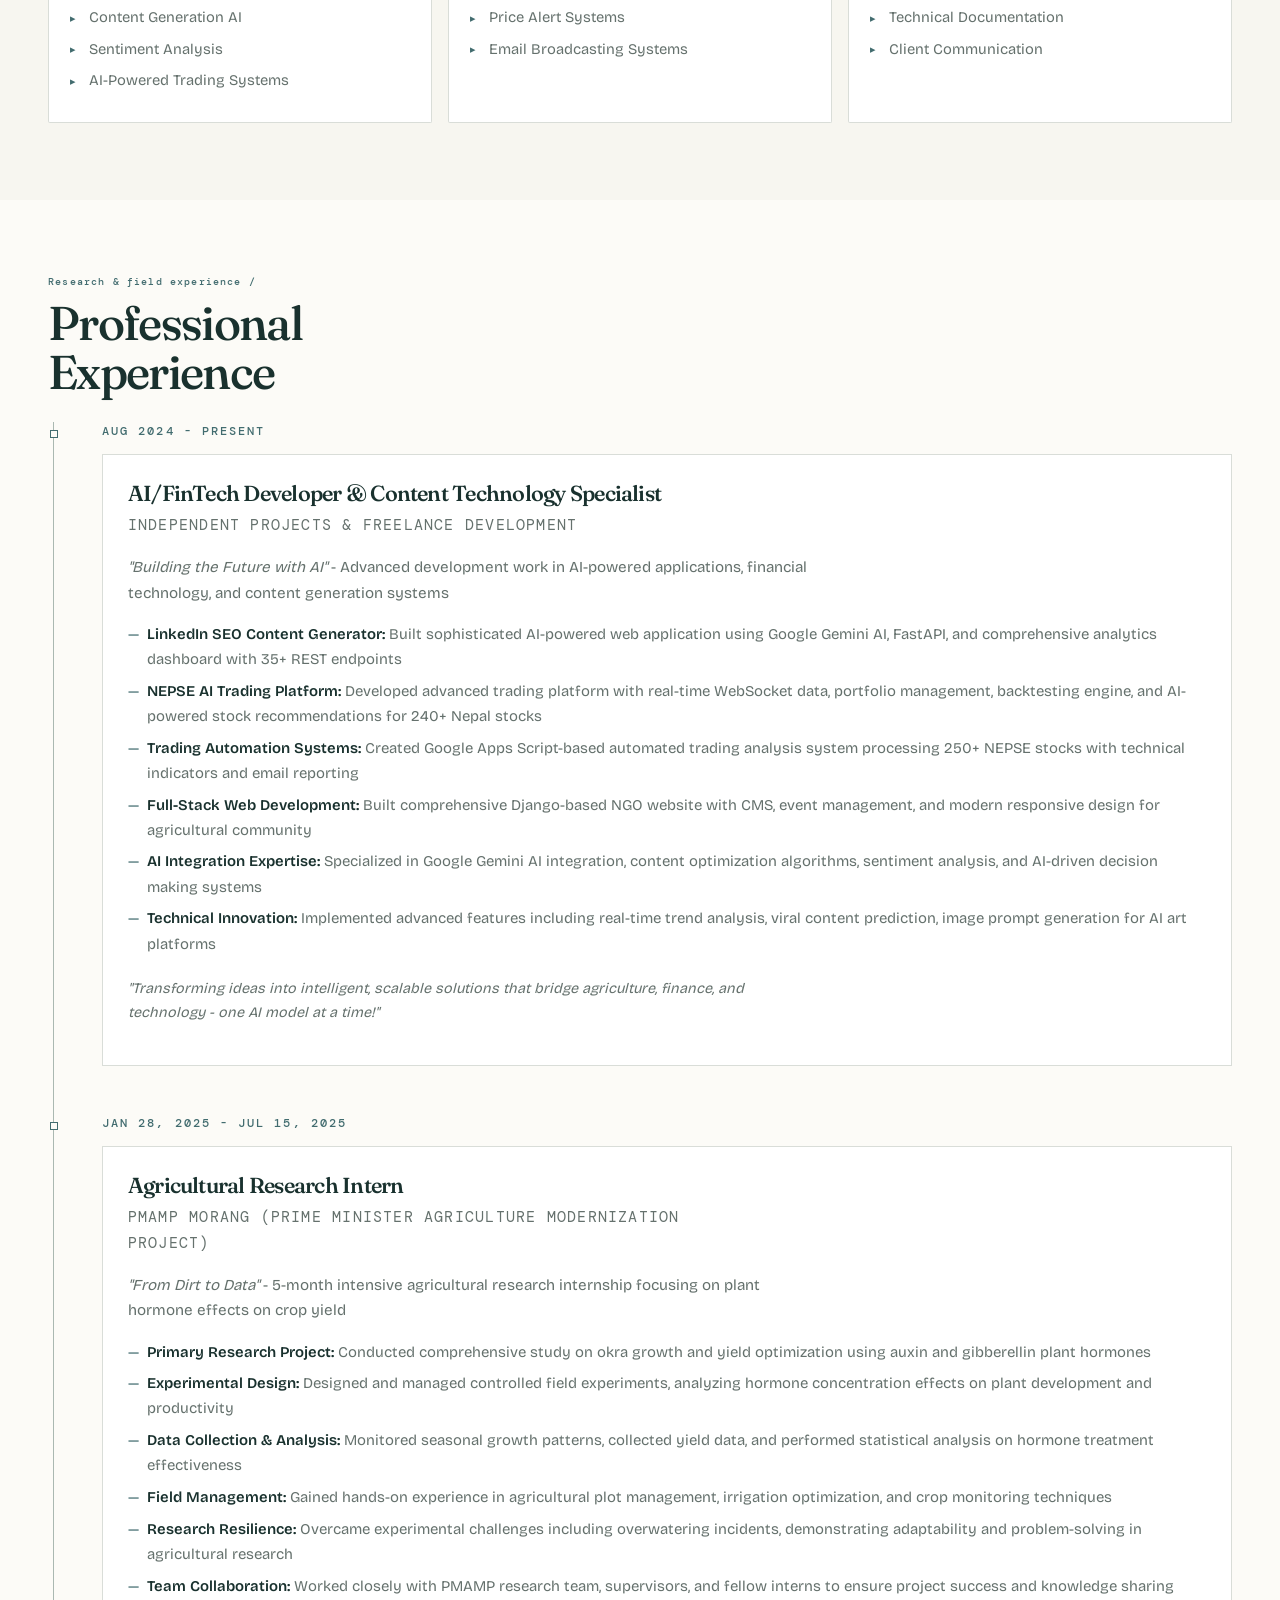
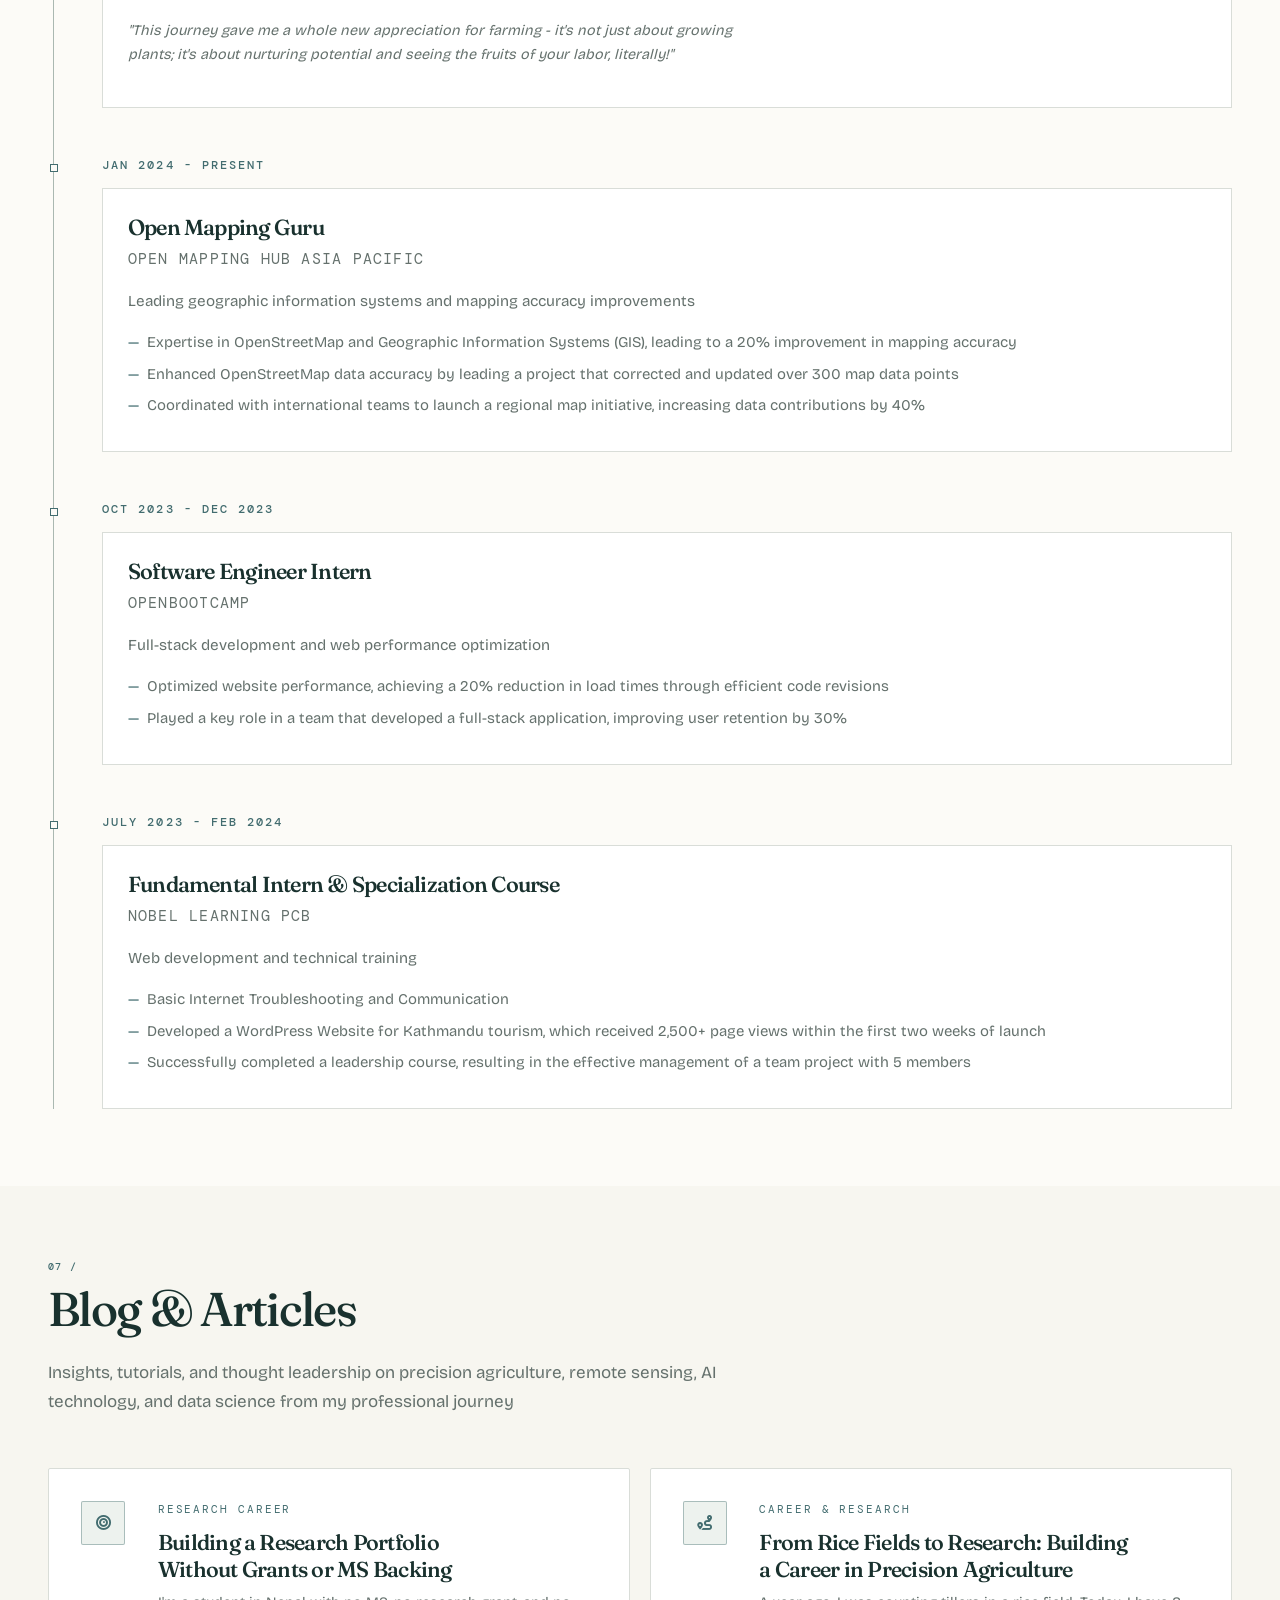
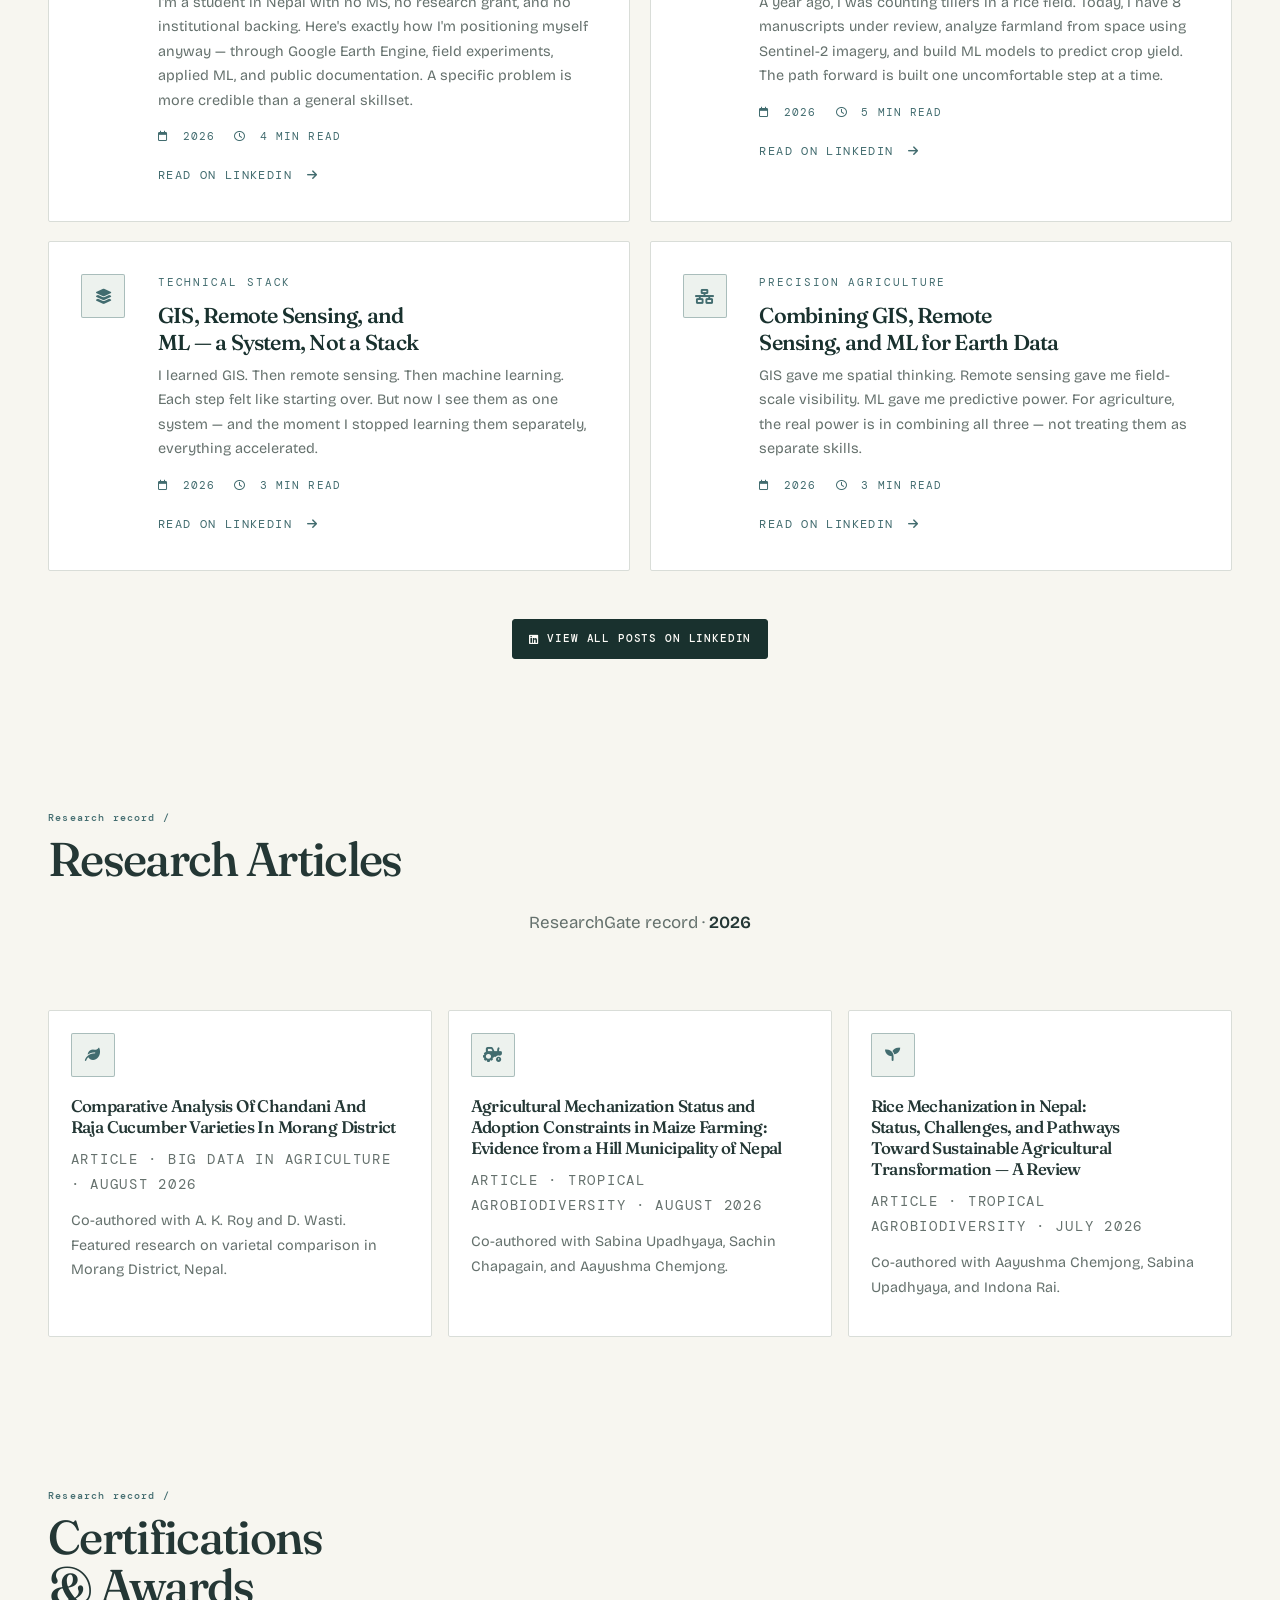
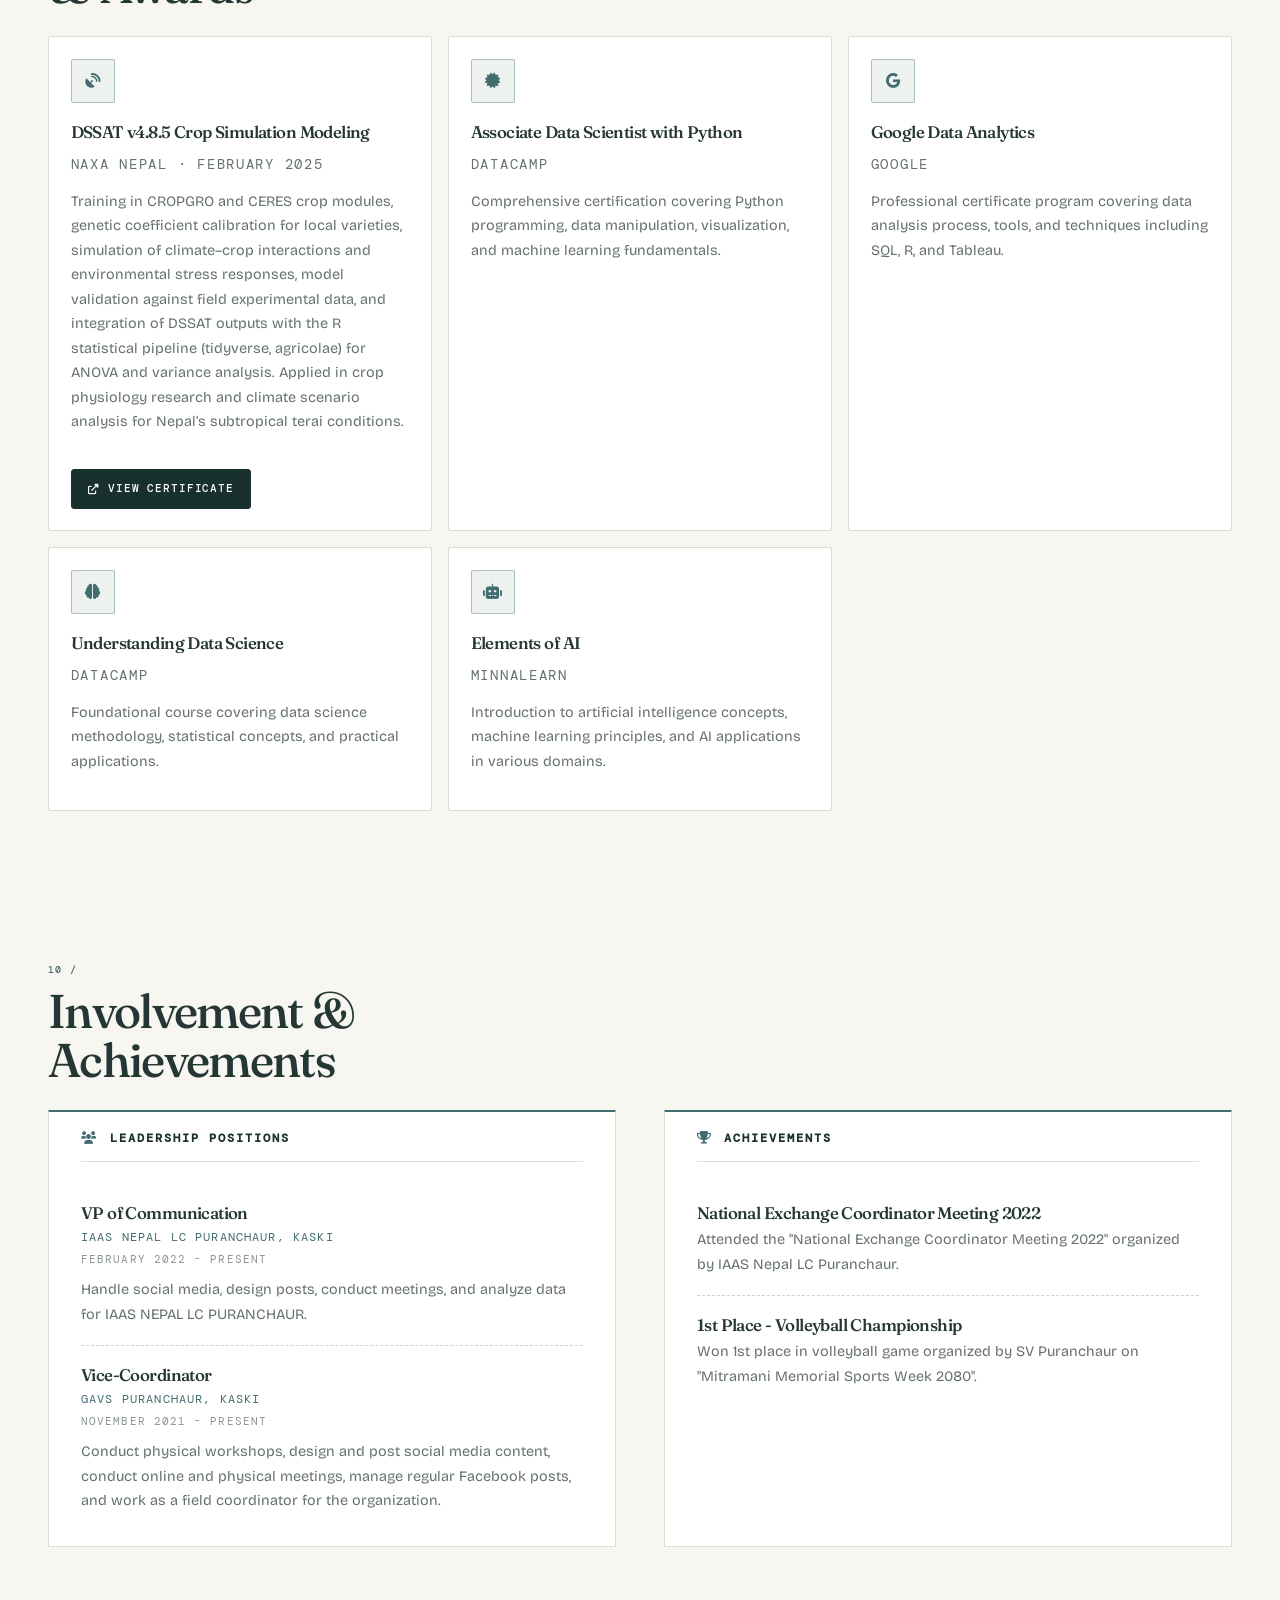
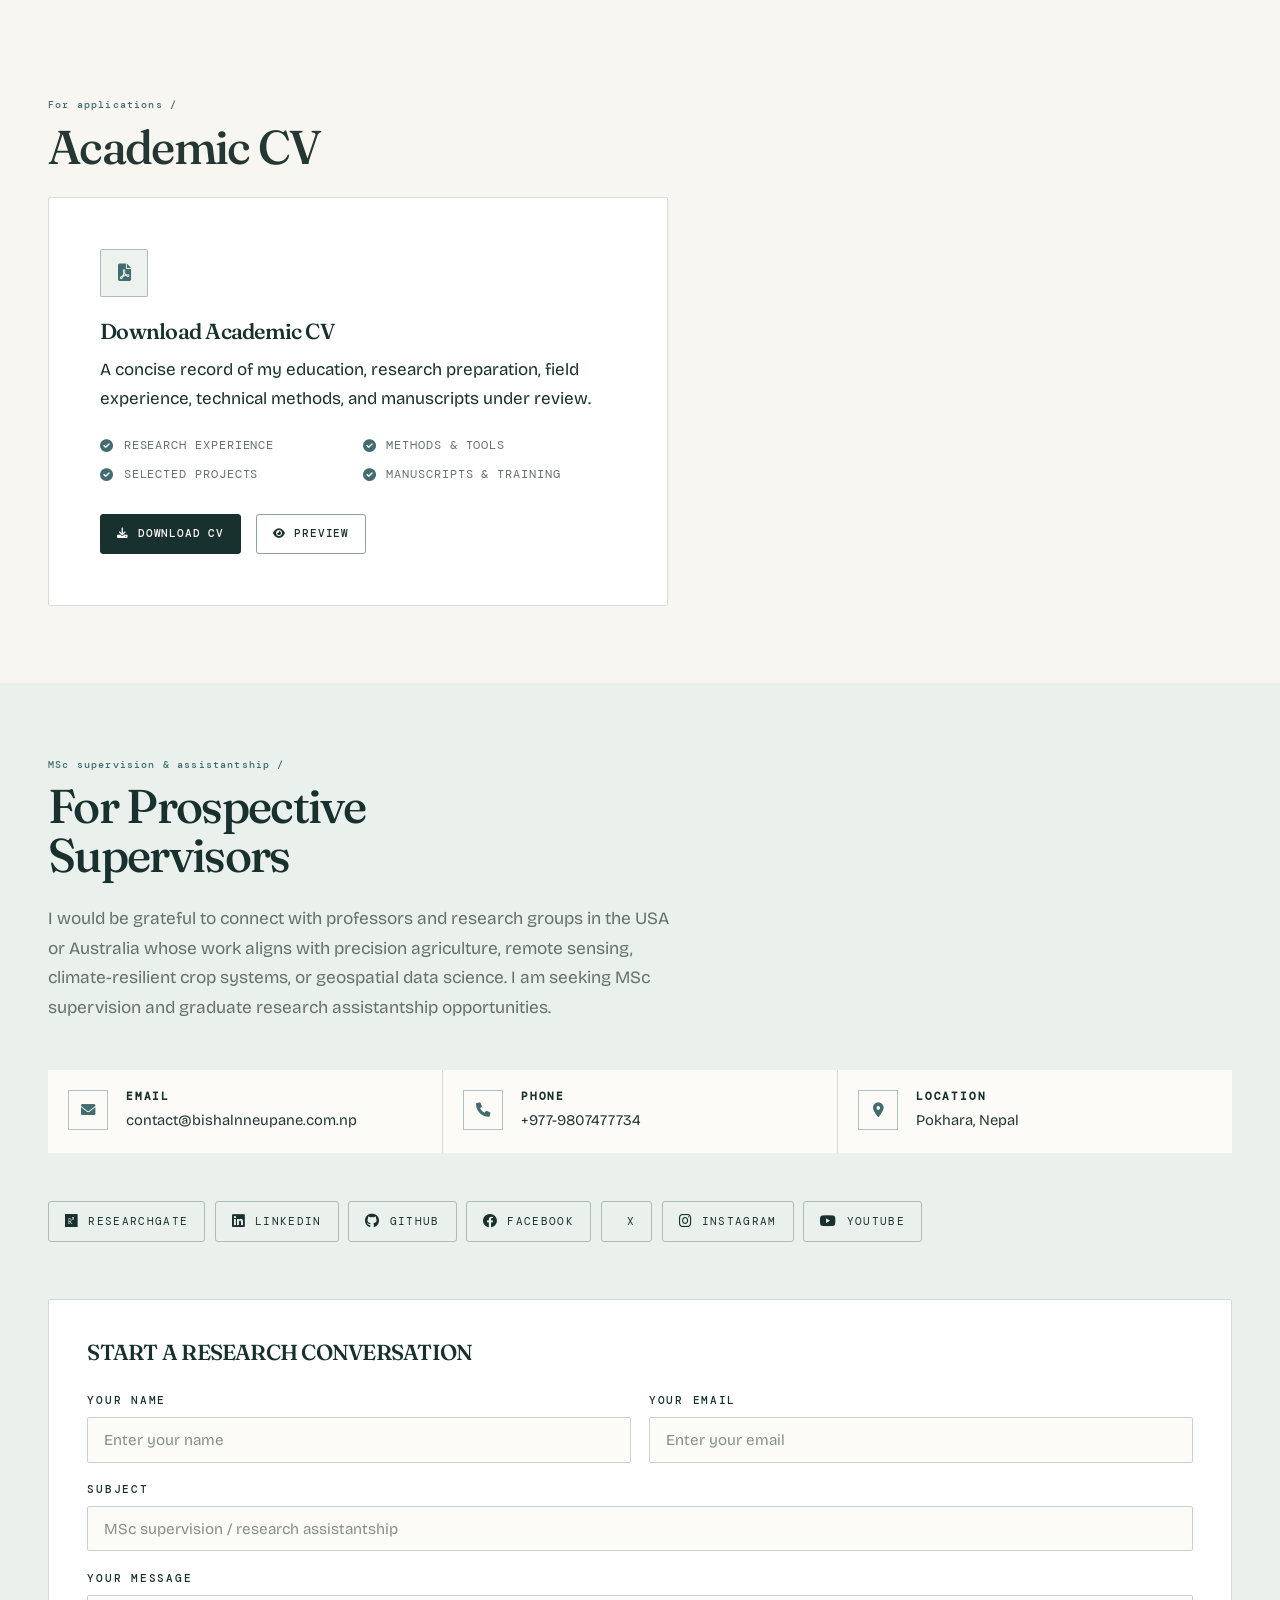
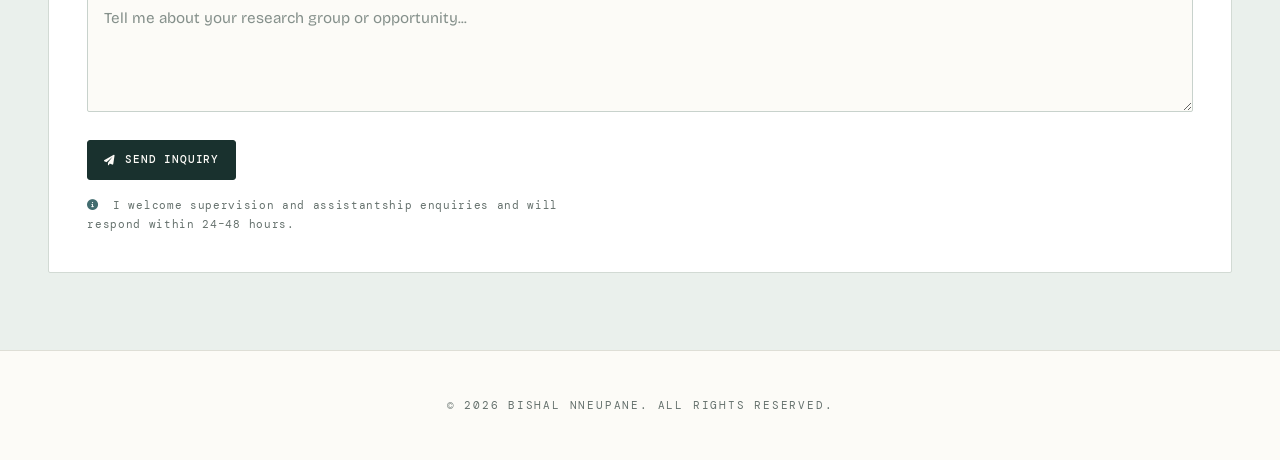
==== commit fb6f8d47: "Refine academic portfolio and research profile" ====
--- a/index.html
+++ b/index.html
@@ -24,7 +24,7 @@
 
     <!-- SEO Meta Tags -->
     <meta name="description"
-        content="Bishal Nneupane is a Precision Agriculture & Remote Sensing Expert from Nepal. Google Earth Engine developer, agricultural data scientist & GIS analyst.">
+        content="Bishal Nneupane is a prospective MSc researcher from Nepal working at the intersection of precision agriculture, remote sensing, GIS, and agricultural data science.">
     <meta name="keywords"
         content="Bishal Nneupane, Precision Agriculture Nepal, Remote Sensing Expert, Google Earth Engine, Agricultural Data Science, NDVI Monitoring, GIS Nepal">
     <meta name="author" content="Bishal Nneupane">
@@ -34,7 +34,7 @@
     <link rel="alternate" hreflang="x-default" href="https://www.bishalnneupane.com.np/" />
 
     <!-- Open Graph Meta Tags -->
-    <meta property="og:title" content="Bishal Nneupane – Agriculture & Remote Sensing | Nepal">
+    <meta property="og:title" content="Bishal Nneupane – Prospective MSc Researcher | Precision Agriculture">
     <meta property="og:description"
         content="Precision Agriculture Specialist from Nepal. Expert in Google Earth Engine, NDVI analysis, satellite remote sensing & agricultural data science.">
     <meta property="og:image" content="https://www.bishalnneupane.com.np/bishal_neupane.jpg">
@@ -61,7 +61,7 @@
     <link rel="preconnect" href="https://fonts.googleapis.com">
     <link rel="preconnect" href="https://fonts.gstatic.com" crossorigin>
     <link
-        href="https://fonts.googleapis.com/css2?family=Archivo:ital,wdth,wght@0,62..125,100..900;1,62..125,100..900&family=IBM+Plex+Mono:ital,wght@0,400;0,500;0,600;1,400&display=swap"
+        href="https://fonts.googleapis.com/css2?family=Bricolage+Grotesque:opsz,wdth,wght@12..96,75..100,200..800&family=DM+Mono:ital,wght@0,400;0,500;1,400&family=Fraunces:opsz,wght@9..144,400;9..144,500;9..144,600;9..144,700&display=swap"
         rel="stylesheet">
 
     <!-- Preload critical resources -->
@@ -76,7 +76,7 @@
     <link rel="icon" type="image/png" sizes="16x16" href="favicon-16x16.png">
     <link rel="manifest" href="site.webmanifest">
 
-    <title>Bishal Nneupane – Agriculture & Remote Sensing | Nepal</title>
+    <title>Bishal Nneupane – Prospective MSc Researcher | Precision Agriculture</title>
     <link rel="stylesheet" href="style.css">
     <link href="https://cdnjs.cloudflare.com/ajax/libs/font-awesome/6.0.0/css/all.min.css" rel="stylesheet">
 
@@ -100,6 +100,7 @@
         "email": "contact@bishalnneupane.com.np",
         "telephone": "+977-9807477734",
         "sameAs": [
+            "https://www.researchgate.net/profile/Bishal-Neupane-7",
             "https://www.linkedin.com/in/bishalnneupane/",
             "https://github.com/bishalnneupane1",
             "https://www.facebook.com/bishal.nneupane/",
@@ -130,12 +131,11 @@
             "NDVI Analysis",
             "Crop Monitoring",
             "Sustainable Farming",
-            "Machine Learning",
-            "AI-Powered Trading Systems"
+            "Machine Learning"
         ],
         "hasOccupation": {
             "@type": "Occupation",
-            "name": "Agricultural Data Scientist",
+            "name": "BSc Agriculture Graduate and Prospective MSc Researcher",
             "occupationLocation": {
                 "@type": "Country",
                 "name": "Nepal"
@@ -185,36 +185,32 @@
     }
     </script>
 
-    <!-- JSON-LD: SoftwareApplication Projects -->
+    <!-- JSON-LD: Research articles -->
     <script type="application/ld+json">
     [
         {
             "@context": "https://schema.org",
-            "@type": "SoftwareApplication",
-            "name": "LinkedIn SEO Content Generator",
-            "description": "AI-powered web application that generates high-engagement, SEO-optimized LinkedIn posts using Google's Gemini AI with viral content analysis and analytics dashboard.",
+            "@type": "ScholarlyArticle",
+            "headline": "Comparative Analysis Of Chandani And Raja Cucumber Varieties In Morang District",
             "author": {"@type": "Person", "name": "Bishal Nneupane", "url": "https://www.bishalnneupane.com.np/"},
-            "applicationCategory": "AI & Content Generation",
-            "operatingSystem": "Web",
-            "url": "https://github.com/bishalnneupane1/linkedin-seo-content-generator"
+            "datePublished": "2026-08",
+            "isPartOf": {"@type": "Periodical", "name": "Big Data In Agriculture"}
         },
         {
             "@context": "https://schema.org",
-            "@type": "SoftwareApplication",
-            "name": "NEPSE AI Trading Platform",
-            "description": "Advanced AI-powered trading platform for Nepal Stock Exchange with portfolio management, stock analysis, and trading automation using Google Gemini AI.",
+            "@type": "ScholarlyArticle",
+            "headline": "Agricultural Mechanization Status and Adoption Constraints in Maize Farming: Evidence from a Hill Municipality of Nepal",
             "author": {"@type": "Person", "name": "Bishal Nneupane", "url": "https://www.bishalnneupane.com.np/"},
-            "applicationCategory": "FinTech & Trading",
-            "operatingSystem": "Web",
-            "url": "https://github.com/bishalnneupane1/nepse_ai_app"
+            "datePublished": "2026-08",
+            "isPartOf": {"@type": "Periodical", "name": "Tropical Agrobiodiversity"}
         },
         {
             "@context": "https://schema.org",
-            "@type": "CreativeWork",
-            "name": "Precision Agriculture Analysis – Kaski, Nepal",
-            "description": "Remote sensing project using Google Earth Engine for land-cover classification with Sentinel-2 satellite data and K-Means clustering.",
+            "@type": "ScholarlyArticle",
+            "headline": "Rice Mechanization in Nepal: Status, Challenges, and Pathways Toward Sustainable Agricultural Transformation — A Review",
             "author": {"@type": "Person", "name": "Bishal Nneupane", "url": "https://www.bishalnneupane.com.np/"},
-            "keywords": ["Google Earth Engine", "NDVI", "Remote Sensing", "Precision Agriculture"]
+            "datePublished": "2026-07",
+            "isPartOf": {"@type": "Periodical", "name": "Tropical Agrobiodiversity"}
         }
     ]
     </script>
@@ -234,30 +230,24 @@
             {
                 "@type": "ListItem",
                 "position": 2,
-                "name": "About",
-                "item": "https://www.bishalnneupane.com.np/#about"
+                "name": "Research Fit",
+                "item": "https://www.bishalnneupane.com.np/#research-fit"
             },
             {
                 "@type": "ListItem",
                 "position": 3,
-                "name": "Agriculture Showcase",
-                "item": "https://www.bishalnneupane.com.np/#agriculture-showcase"
+                "name": "Methods",
+                "item": "https://www.bishalnneupane.com.np/#skills"
             },
             {
                 "@type": "ListItem",
                 "position": 4,
-                "name": "Projects",
-                "item": "https://www.bishalnneupane.com.np/#projects"
+                "name": "Research Articles",
+                "item": "https://www.bishalnneupane.com.np/#publications"
             },
             {
                 "@type": "ListItem",
                 "position": 5,
-                "name": "Blog",
-                "item": "https://www.bishalnneupane.com.np/#blog"
-            },
-            {
-                "@type": "ListItem",
-                "position": 6,
                 "name": "Contact",
                 "item": "https://www.bishalnneupane.com.np/#contact"
             }
@@ -314,8 +304,6 @@
             style="display:none;visibility:hidden"></iframe></noscript>
     <!-- End Google Tag Manager (noscript) -->
 
-    <a href="#main-content" class="skip-link">Skip to main content</a>
-
     <!-- Noscript fallback for SEO crawlers -->
     <noscript>
         <style>
@@ -329,24 +317,20 @@
         <nav class="navbar">
             <div class="nav-container">
                 <a href="#home" class="logo">BN<span class="logo-cursor">_</span></a>
-                <ul class="nav-menu">
-                    <li><a href="#about" title="About Nepal's Leading Agricultural Data Scientist">About</a></li>
-                    <li><a href="#agriculture-showcase"
-                            title="Remote Sensing & Precision Agriculture Portfolio">Showcase</a></li>
-                    <li><a href="#projects" title="Data Science & Agricultural Research Projects">Projects</a></li>
-                    <li><a href="#experience" title="Professional Experience in Agriculture & GIS">Experience</a></li>
-                    <li><a href="#publications" title="Research Manuscripts Under Review">Research</a></li>
-                    <li><a href="#blog" title="Articles & Insights on Agriculture & Technology">Writing</a></li>
-                    <li><a href="#contact"
-                            title="Contact for Agricultural Consulting & Remote Sensing Services">Contact</a></li>
+                <ul class="nav-menu" id="primary-navigation">
+                    <li><a href="#research-fit" title="MSc research interests and assistantship fit">Research Fit</a></li>
+                    <li><a href="#skills" title="Research methods and technical skills">Methods</a></li>
+                    <li><a href="#experience" title="Research and field experience">Experience</a></li>
+                    <li><a href="#publications" title="Research manuscripts under review">Publications</a></li>
+                    <li><a href="#contact" title="Contact Bishal about MSc supervision or research assistantships">Contact</a></li>
                     <li><a href="#resume" class="nav-cta"
-                            title="Download Professional Resume - Agriculture Specialist">Resume</a></li>
+                            title="Download academic CV">Academic CV</a></li>
                 </ul>
-                <div class="hamburger" role="button" tabindex="0" aria-label="Toggle navigation menu" aria-expanded="false">
+                <button class="hamburger" type="button" aria-label="Toggle navigation menu" aria-controls="primary-navigation" aria-expanded="false">
                     <span></span>
                     <span></span>
                     <span></span>
-                </div>
+                </button>
             </div>
         </nav>
     </header>
@@ -357,25 +341,19 @@
                 <div class="hero-wrapper">
                     <div class="hero-main-content">
                         <div class="hero-text-section">
-                            <p class="hero-kicker">28.2096° N, 83.9856° E — Pokhara, Nepal</p>
-                            <h1><span class="hero-name">Bishal<br>Nneupane</span><span class="hero-role"> – Precision
-                                    Agriculture Specialist, Nepal</span></h1>
-                            <h2 class="hero-tagline">Expert Remote Sensing &amp; GIS Professional / Agricultural Data
-                                Scientist / Google Earth Engine Specialist</h2>
-                            <p class="hero-typeline">Currently working with <span class="typewriter-container"><span
-                                        id="typewriter"></span><span class="cursor">▍</span></span></p>
-                            <p>Specialized in advanced satellite imagery analysis, cutting-edge geospatial data science,
-                                Google Earth Engine programming, Python & R statistical computing, and precision
-                                agriculture solutions. Dedicated to revolutionizing sustainable farming practices, crop
-                                monitoring systems, and environmental conservation through innovative remote sensing
-                                technologies across Nepal and South Asia. See my <a href="#experience">experience</a>,
-                                <a href="#certifications">certifications</a>, or <a href="#blog">latest articles</a>.
-                            </p>
+                            <p class="hero-kicker">Prospective MSc researcher · Pokhara, Nepal</p>
+                            <h1><span class="hero-name">Bishal<br>Nneupane</span><span class="hero-role">Precision agriculture · Remote sensing · GIS</span></h1>
+                            <h2 class="hero-tagline">BSc Agriculture graduate seeking an MSc research assistantship in precision agriculture and geospatial science.</h2>
+                            <p class="hero-summary">I combine field-based agricultural research with GIS, remote sensing, Google Earth Engine, Python, and R to investigate resilient, data-informed farming systems.</p>
+                            <div class="hero-evidence" aria-label="Academic highlights">
+                                <div><strong>3</strong><span>Research articles<br>in 2026</span></div>
+                                <div><strong>AFU</strong><span>BSc Agriculture<br>graduate</span></div>
+                                <div><strong>GIS</strong><span>Field research +<br>spatial analysis</span></div>
+                            </div>
                             <div class="cta-buttons">
-                                <a href="#about" class="btn btn-primary">Discover More</a>
-                                <a href="#contact" class="btn btn-secondary">Connect With Me</a>
+                                <a href="#research-fit" class="btn btn-primary">View Research Fit</a>
                                 <a href="Bishal_Neupane_agriculture_cv.pdf" download class="btn btn-accent">
-                                    <i class="fas fa-download"></i> Download Resume
+                                    <i class="fas fa-download"></i> Download Academic CV
                                 </a>
                             </div>
                         </div>
@@ -383,7 +361,7 @@
                             <div class="photo-container">
                                 <div class="photo-placeholder">
                                     <img src="bishal_neupane.jpg"
-                                        alt="Bishal Nneupane – Precision Agriculture Specialist and Remote Sensing Expert from Pokhara, Nepal"
+                                        alt="Bishal Nneupane, BSc Agriculture graduate and prospective MSc researcher from Pokhara, Nepal"
                                         loading="eager" decoding="async" width="400" height="400" fetchpriority="high"
                                         style="width: 100%; height: 100%; object-fit: cover; z-index: 10; position: relative; border-radius: inherit;">
                                 </div>
@@ -454,148 +432,68 @@
             </div>
         </section>
 
-        <section id="about" class="about">
+        <section id="research-fit" class="research-fit">
             <div class="container">
-                <h2>About Me</h2>
-
-                <!-- Introduction Section -->
-                <div class="about-intro">
-                    <p class="about-description">I am a <strong>Precision Agriculture Specialist</strong>
-                        and BSc. Agriculture student from Nepal with advanced expertise in <strong>Remote Sensing
-                            Technology</strong>, <strong>Geographic Information Systems (GIS)</strong>, and
-                        <strong>Agricultural Data Science</strong>. With professional experience in Google Earth Engine
-                        development, Python programming, R statistical analysis, and geospatial
-                        analytics tools, I specialize in transforming Sentinel-2 satellite imagery, Landsat data, and
-                        geospatial datasets into actionable agricultural intelligence that drives
-                        sustainable farming practices and crop yield optimization.
-                        Explore my <a href="#agriculture-showcase">agriculture showcase</a>,
-                        browse my <a href="#projects">projects</a>,
-                        or view my <a href="#skills">technical skills</a>.
-                    </p>
-                </div>
-
-                <!-- Stats Section -->
-                <div class="about-stats-section">
-                    <div class="about-stats">
-                        <div class="stat">
-                            <div class="stat-icon">
-                                <i class="fas fa-satellite-dish"></i>
-                            </div>
-                            <h3>5+</h3>
-                            <p>Remote Sensing Projects</p>
-                        </div>
-                        <div class="stat">
-                            <div class="stat-icon">
-                                <i class="fas fa-map-marked-alt"></i>
-                            </div>
-                            <h3>3+</h3>
-                            <p>GIS Applications</p>
-                        </div>
-                        <div class="stat">
-                            <div class="stat-icon">
-                                <i class="fas fa-certificate"></i>
-                            </div>
-                            <h3>4+</h3>
-                            <p>Certifications</p>
-                        </div>
-                        <div class="stat">
-                            <div class="stat-icon">
-                                <i class="fab fa-r-project"></i>
-                            </div>
-                            <h3>100+</h3>
-                            <p>Hours R Programming</p>
-                        </div>
-                    </div>
-                </div>
-
-                <!-- Expertise Grid -->
-                <div class="expertise-grid">
-                    <div class="expertise-highlight">
-                        <div class="expertise-icon">
-                            <i class="fas fa-satellite"></i>
-                        </div>
-                        <div class="expertise-content">
-                            <h4>Advanced Satellite Remote Sensing & Earth Observation Systems</h4>
-                            <p>Professional expertise in analyzing <strong>Sentinel-2 satellite data</strong>,
-                                <strong>Landsat 8/9 imagery</strong>, and <strong>MODIS datasets</strong> using
-                                <strong>Google Earth Engine cloud computing</strong> for precision agriculture
-                                monitoring, crop health assessment, land-cover classification, and agricultural
-                                productivity analysis. Specialized in calculating advanced vegetation indices including
-                                <strong>NDVI (Normalized Difference Vegetation Index)</strong>, <strong>NDWI (Normalized
-                                    Difference Water Index)</strong>, <strong>SAVI (Soil Adjusted Vegetation
-                                    Index)</strong>, <strong>GCI (Green Chlorophyll Index)</strong>, and <strong>PSRI
-                                    (Plant Senescence Reflectance Index)</strong> to track crop phenology, water stress
-                                detection, irrigation optimization, and seasonal agricultural variations with sub-pixel
-                                precision accuracy for sustainable farming practices in Nepal.
-                            </p>
-                            <div class="expertise-tags">
-                                <span>Google Earth Engine</span>
-                                <span>Sentinel-2</span>
-                                <span>Landsat</span>
-                                <span>NDVI/NDWI</span>
-                            </div>
-                        </div>
-                    </div>
-
-                    <div class="expertise-highlight">
-                        <div class="expertise-icon">
-                            <i class="fas fa-seedling"></i>
-                        </div>
-                        <div class="expertise-content">
-                            <h4>Precision Agriculture & GIS</h4>
-                            <p>Specialized in developing <strong>precision agriculture solutions</strong> that optimize
-                                irrigation, fertilizer application, and crop management. I create automated land-cover
-                                classification systems using <strong>K-Means clustering</strong> to identify
-                                Alpine/Barren, Sparse Grazing, Rainfed Cropland, Irrigated Cropland, Mixed Forest &
-                                Dense Forest areas with detailed area statistics and insights.</p>
-                            <div class="expertise-tags">
-                                <span>Precision Agriculture</span>
-                                <span>K-Means Clustering</span>
-                                <span>Land Classification</span>
-                                <span>Crop Management</span>
-                            </div>
-                        </div>
-                    </div>
-
-                    <div class="expertise-highlight">
-                        <div class="expertise-icon">
-                            <i class="fas fa-chart-area"></i>
-                        </div>
-                        <div class="expertise-content">
-                            <h4>Geospatial Data Science & R Programming</h4>
-                            <p>My technical foundation spans across <strong>R statistical programming</strong>, advanced
-                                data visualization, and scientific research methodologies. I have successfully completed
-                                comprehensive training in research data analysis, building interactive maps, time-series
-                                analysis, and creating publication-ready visualizations for agricultural and
-                                environmental applications.</p>
-                            <div class="expertise-tags">
-                                <span>R Programming</span>
-                                <span>Statistical Analysis</span>
-                                <span>ggplot2</span>
-                                <span>Time-Series</span>
-                            </div>
-                        </div>
-                    </div>
+                <div class="research-fit-heading">
+                    <p class="section-label">MSc research &amp; assistantship fit</p>
+                    <h2>Questions I am ready to investigate.</h2>
+                    <p>I am looking to join a supervisor and research group where agricultural knowledge, quantitative analysis, and place-based fieldwork inform one another. I would value opportunities in the USA or Australia that involve research assistance, data analysis, field experimentation, or geospatial modelling.</p>
+                </div>
+                <div class="research-fit-grid">
+                    <article class="research-fit-card">
+                        <span class="research-fit-index">01</span>
+                        <h3>Climate-resilient crop systems</h3>
+                        <p>How can field observations, crop modelling, and management data help identify practical pathways to more resilient crop production?</p>
+                        <ul>
+                            <li>Crop physiology and agronomy</li>
+                            <li>Field trials and experimental design</li>
+                            <li>DSSAT-informed analysis</li>
+                        </ul>
+                    </article>
+                    <article class="research-fit-card">
+                        <span class="research-fit-index">02</span>
+                        <h3>Satellite-based crop monitoring</h3>
+                        <p>How can multi-temporal satellite imagery and vegetation indices improve crop-health monitoring, water-stress detection, and land-use understanding?</p>
+                        <ul>
+                            <li>Sentinel-2 and Landsat</li>
+                            <li>Google Earth Engine</li>
+                            <li>NDVI, NDWI, SAVI, GCI, PSRI</li>
+                        </ul>
+                    </article>
+                    <article class="research-fit-card">
+                        <span class="research-fit-index">03</span>
+                        <h3>Geospatial decision support</h3>
+                        <p>How can transparent spatial analysis and reproducible data workflows support farmer-centred and resource-efficient agricultural decisions?</p>
+                        <ul>
+                            <li>GIS and land-cover classification</li>
+                            <li>Python and R data analysis</li>
+                            <li>Open mapping and visualisation</li>
+                        </ul>
+                    </article>
+                </div>
+                <div class="research-fit-note">
+                    <i class="fas fa-envelope-open-text" aria-hidden="true"></i>
+                    <p><strong>For prospective supervisors:</strong> I welcome conversations about MSc positions, funded graduate assistantships, and research collaborations aligned with these themes.</p>
+                    <a href="#contact" class="btn btn-primary">Start a conversation</a>
                 </div>
             </div>
         </section>
 
         <section id="education" class="education">
             <div class="container">
-                <h2>Education</h2>
+                <h2>Academic Preparation</h2>
                 <div class="education-timeline">
                     <div class="timeline-item">
                         <div class="timeline-date">Present</div>
                         <div class="timeline-content">
                             <h3>Bachelor of Science in Agriculture</h3>
                             <p class="institution">Agriculture and Forestry University (AFU), Rampur, Nepal</p>
-                            <p>Building strong analytical and research foundation while developing data science
-                                expertise</p>
+                            <p>Building an interdisciplinary foundation across crop science, experimental research, geospatial analysis, and agricultural data science.</p>
                             <ul>
                                 <li>Current GPA: 3.2/4.0</li>
-                                <li>Integrating agricultural knowledge with data analytics</li>
-                                <li>Focus on precision agriculture and data-driven farming solutions</li>
-                                <li>Active in research and technology applications in agriculture</li>
+                                <li>Integrating crop science with spatial and statistical analysis</li>
+                                <li>Focus on precision agriculture and climate-resilient farming systems</li>
+                                <li>Active in field research and agricultural technology applications</li>
                             </ul>
                         </div>
                     </div>
@@ -605,11 +503,8 @@
 
         <section id="agriculture-showcase" class="agriculture-showcase">
             <div class="container">
-                <h2>Professional Agriculture Technology &amp; AI Innovation Portfolio</h2>
-                <p class="section-intro">Advanced real-world applications of satellite remote sensing, GIS analysis,
-                    Google Earth Engine programming, AI-powered trading systems, and agricultural data science for
-                    sustainable farming solutions, financial technology, and community building in Nepal and South Asia
-                </p>
+                <h2>Selected Research &amp; Technical Work</h2>
+                <p class="section-intro">Examples of applied work in satellite remote sensing, GIS analysis, Google Earth Engine, and agricultural data science. Each project reflects an interest in turning spatial evidence into useful, reproducible insight.</p>
 
                 <div class="showcase-grid">
                     <div class="showcase-item" data-category="precision-ag">
@@ -1121,236 +1016,6 @@
             </div>
         </section>
 
-        <section id="projects" class="projects">
-            <div class="container">
-                <h2>Advanced AI & Data Science Projects Portfolio</h2>
-                <div class="projects-timeline">
-                    <div class="timeline-item">
-                        <div class="timeline-date">2025</div>
-                        <div class="timeline-content">
-                            <h3>LinkedIn SEO Content Generator</h3>
-                            <p class="project-type">AI · Content Generation · SEO · Web Application</p>
-                            <p>A sophisticated AI-powered web application that generates high-engagement, SEO-optimized
-                                LinkedIn posts using Google's Gemini AI. Features viral content analysis, 100% success
-                                content improver, Google AI Studio Imagen integration, real-time trend analysis, and
-                                comprehensive usage analytics dashboard with 35+ REST endpoints.</p>
-                            <div class="project-technologies">
-                                <span>Python</span>
-                                <span>FastAPI</span>
-                                <span>Google Gemini AI</span>
-                                <span>HTML5/JavaScript</span>
-                                <span>Bootstrap</span>
-                                <span>SEO Optimization</span>
-                                <span>SQLite Analytics</span>
-                            </div>
-                            <div class="project-highlights">
-                                <ul>
-                                    <li><strong>AI-Powered Content:</strong> Generates viral, human-like LinkedIn
-                                        content with 85-100 engagement scores</li>
-                                    <li><strong>Advanced Features:</strong> Real-time trending topics, hashtag analysis,
-                                        image prompt generation</li>
-                                    <li><strong>Analytics Dashboard:</strong> Comprehensive usage statistics and content
-                                        performance tracking</li>
-                                    <li><strong>Success Improver:</strong> Transform any content for maximum viral
-                                        potential with before/after analysis</li>
-                                </ul>
-                            </div>
-                            <div class="project-link">
-                                <a href="https://github.com/bishalnneupane1/linkedin-seo-content-generator"
-                                    target="_blank" rel="noopener">
-                                    <i class="fab fa-github"></i> View on GitHub
-                                </a>
-                            </div>
-                        </div>
-                    </div>
-                    <div class="timeline-item">
-                        <div class="timeline-date">2025</div>
-                        <div class="timeline-content">
-                            <h3>NEPSE AI Trading Platform</h3>
-                            <p class="project-type">AI · FinTech · Trading · WebSocket · Portfolio Management</p>
-                            <p>An advanced AI-powered trading platform for Nepal Stock Exchange with comprehensive
-                                portfolio management, intelligent stock analysis, and complete trading automation.
-                                Features real-time data from 240+ stocks, AI-powered recommendations using Google
-                                Gemini, and advanced backtesting engine with 4 trading strategies.</p>
-                            <div class="project-technologies">
-                                <span>Python</span>
-                                <span>Flask</span>
-                                <span>WebSocket</span>
-                                <span>Google Gemini AI</span>
-                                <span>Technical Analysis</span>
-                                <span>Portfolio Management</span>
-                                <span>Email Broadcasting</span>
-                            </div>
-                            <div class="project-highlights">
-                                <ul>
-                                    <li><strong>Stock Analysis:</strong> RSI, MACD, Moving Averages, Bollinger Bands
-                                        with AI recommendations</li>
-                                    <li><strong>Portfolio Management:</strong> Multi-portfolio tracking with real-time
-                                        WebSocket updates</li>
-                                    <li><strong>Price Alerts:</strong> Smart alert system with real-time monitoring</li>
-                                    <li><strong>Backtesting:</strong> Advanced backtesting engine with Sharpe ratio,
-                                        alpha/beta calculations</li>
-                                </ul>
-                            </div>
-                            <div class="project-link">
-                                <a href="https://github.com/bishalnneupane1/nepse_ai_app" target="_blank"
-                                    rel="noopener">
-                                    <i class="fab fa-github"></i> View on GitHub
-                                </a>
-                            </div>
-                        </div>
-                    </div>
-                    <div class="timeline-item">
-                        <div class="timeline-date">2025</div>
-                        <div class="timeline-content">
-                            <h3>Nepal Buy/Sell Trading System v4.3</h3>
-                            <p class="project-type">Google Apps Script · Automation · Trading Signals · Email Reports
-                            </p>
-                            <p>A comprehensive Google Apps Script system for analyzing Nepal Stock Exchange data with
-                                automated trading signals. Processes 250+ NEPSE stocks with advanced technical
-                                indicators (RSI, MACD, Bollinger Bands, ATR) and generates automated daily trading
-                                reports with email notifications.</p>
-                            <div class="project-technologies">
-                                <span>Google Apps Script</span>
-                                <span>JavaScript</span>
-                                <span>Technical Analysis</span>
-                                <span>API Integration</span>
-                                <span>Email Automation</span>
-                                <span>Batch Processing</span>
-                            </div>
-                            <div class="project-highlights">
-                                <ul>
-                                    <li><strong>Stock Coverage:</strong> 250+ NEPSE stocks across all sectors (Banking,
-                                        Finance, Insurance, etc.)</li>
-                                    <li><strong>Technical Analysis:</strong> Multi-factor scoring with weighted
-                                        components (Trend 35%, Momentum 25%)</li>
-                                    <li><strong>Automation:</strong> Automated daily analysis with 60-minute intervals
-                                        and email reports</li>
-                                    <li><strong>Signal Generation:</strong> Strong Buy/Buy/Hold/Sell/Strong Sell
-                                        recommendations</li>
-                                </ul>
-                            </div>
-                            <div class="project-link">
-                                <a href="https://github.com/bishalnneupane1/nepal-trading-system" target="_blank"
-                                    rel="noopener">
-                                    <i class="fab fa-github"></i> View on GitHub
-                                </a>
-                            </div>
-                        </div>
-                    </div>
-                    <div class="timeline-item">
-                        <div class="timeline-date">2025</div>
-                        <div class="timeline-content">
-                            <h3>GAVS Puranchaur Website</h3>
-                            <p class="project-type">Django · Web Development · CMS · NGO Platform</p>
-                            <p>A modern, fully-featured Django website for the Group Of Agriculture and Veterinary
-                                Students (GAVS) Puranchaur organization. Built with agriculture-themed modern design,
-                                comprehensive content management system, and mobile-first responsive layout serving the
-                                agricultural community at AFU, Nepal.</p>
-                            <div class="project-technologies">
-                                <span>Django</span>
-                                <span>Python</span>
-                                <span>Bootstrap 5</span>
-                                <span>SQLite</span>
-                                <span>HTML5/CSS3</span>
-                                <span>JavaScript</span>
-                                <span>SEO Optimized</span>
-                            </div>
-                            <div class="project-highlights">
-                                <ul>
-                                    <li><strong>CMS Features:</strong> Blog system, event management, photo gallery,
-                                        team profiles</li>
-                                    <li><strong>User Experience:</strong> Search functionality, newsletter signup,
-                                        contact forms, FAQ section</li>
-                                    <li><strong>Design:</strong> Agriculture-themed with green palette, smooth
-                                        animations, mobile-optimized</li>
-                                    <li><strong>Management:</strong> Advanced admin interface with filtering, role-based
-                                        profiles</li>
-                                </ul>
-                            </div>
-                            <div class="project-link">
-                                <a href="https://github.com/bishalnneupane1/gavs-puranchaur-website" target="_blank"
-                                    rel="noopener">
-                                    <i class="fab fa-github"></i> View on GitHub
-                                </a>
-                            </div>
-                        </div>
-                    </div>
-                </div>
-
-                <!-- Legacy Projects -->
-                <div class="legacy-projects">
-                    <h3 style="margin-top: 3rem; margin-bottom: 2rem; color: var(--gray-600); font-size: 1.5rem;">
-                        Previous Data Science Projects</h3>
-                    <div class="projects-timeline">
-                        <div class="timeline-item">
-                            <div class="timeline-date">2024</div>
-                            <div class="timeline-content">
-                                <h3>Nepse Stock Recommendation</h3>
-                                <p class="project-type">Machine Learning · Financial Analysis</p>
-                                <p>Engineered a precise MACD crossover detection algorithm, enhancing trading signal
-                                    accuracy through advanced trend confirmation techniques.</p>
-                                <div class="project-technologies">
-                                    <span>Python</span>
-                                    <span>Machine Learning</span>
-                                    <span>MACD Algorithm</span>
-                                    <span>Financial Analysis</span>
-                                </div>
-                                <div class="project-link">
-                                    <a href="https://github.com/bishalnneupane1/trading_macd" target="_blank"
-                                        rel="noopener">
-                                        <i class="fab fa-github"></i> View on GitHub
-                                    </a>
-                                </div>
-                            </div>
-                        </div>
-                        <div class="timeline-item">
-                            <div class="timeline-date">2024</div>
-                            <div class="timeline-content">
-                                <h3>Netflix Data Analysis Project</h3>
-                                <p class="project-type">Data Visualization · Statistical Analysis</p>
-                                <p>Developed a Python script using pandas and matplotlib to analyze and visualize
-                                    Netflix dataset with genre-based scatter plots.</p>
-                                <div class="project-technologies">
-                                    <span>Python</span>
-                                    <span>Pandas</span>
-                                    <span>Matplotlib</span>
-                                    <span>Data Visualization</span>
-                                </div>
-                                <div class="project-link">
-                                    <a href="https://github.com/bishalnneupane1/netflix_data_analysis_project"
-                                        target="_blank" rel="noopener">
-                                        <i class="fab fa-github"></i> View on GitHub
-                                    </a>
-                                </div>
-                            </div>
-                        </div>
-                        <div class="timeline-item">
-                            <div class="timeline-date">2024</div>
-                            <div class="timeline-content">
-                                <h3>Nobel Prize Winner Analysis</h3>
-                                <p class="project-type">Data Analysis · Research Insights</p>
-                                <p>Comprehensive analysis of Nobel Prize data, identifying trends in gender, birth
-                                    country and laureate patterns over decades.</p>
-                                <div class="project-technologies">
-                                    <span>Python</span>
-                                    <span>Pandas</span>
-                                    <span>Seaborn</span>
-                                    <span>Statistical Analysis</span>
-                                </div>
-                                <div class="project-link">
-                                    <a href="https://github.com/bishalnneupane1/nobel_prize_winner_analysis"
-                                        target="_blank" rel="noopener">
-                                        <i class="fab fa-github"></i> View on GitHub
-                                    </a>
-                                </div>
-                            </div>
-                        </div>
-                    </div>
-                </div>
-            </div>
-        </section>
-
         <section id="blog" class="blog">
             <div class="container">
                 <h2>Blog &amp; Articles</h2>
@@ -1455,42 +1120,34 @@
 
         <section id="publications" class="certifications">
             <div class="container">
-                <h2>Research &amp; Publications</h2>
+                <h2>Research Articles</h2>
                 <p style="text-align: center; max-width: 760px; margin: 0 auto var(--space-2xl); color: var(--gray-600);">
-                    Manuscripts Under Review (2025&ndash;2026) &middot; <strong>First Author &amp; Corresponding Author</strong>
+                    ResearchGate record &middot; <strong>2026</strong>
                 </p>
                 <div class="certifications-grid">
                     <div class="certification-card">
                         <div class="cert-icon">
-                            <i class="fas fa-seedling"></i>
-                        </div>
-                        <h3>Effect of plant growth regulators (NAA &amp; GA<sub>3</sub>) on growth, flowering, and yield of okra (<em>Abelmoschus esculentus</em>)</h3>
-                        <p class="issuer">Under review &middot; TURJAF</p>
-                        <p>Turkish Journal of Agriculture and Food Science. Field study at Katahari, Morang, Nepal.</p>
-                    </div>
-                    <div class="certification-card">
-                        <div class="cert-icon">
-                            <i class="fas fa-spray-can"></i>
-                        </div>
-                        <h3>Pesticide use patterns and IPM adoption among vegetable farmers and retailers in Bhairahawa, Nepal: retailers as de facto extension agents</h3>
-                        <p class="issuer">Under review &middot; JARTS (Scopus Q3)</p>
-                        <p>Journal of Agriculture and Rural Development in the Tropics and Subtropics.</p>
+                            <i class="fas fa-leaf"></i>
+                        </div>
+                        <h3>Comparative Analysis Of Chandani And Raja Cucumber Varieties In Morang District</h3>
+                        <p class="issuer">Article &middot; Big Data In Agriculture &middot; August 2026</p>
+                        <p>Co-authored with A. K. Roy and D. Wasti. Featured research on varietal comparison in Morang District, Nepal.</p>
                     </div>
                     <div class="certification-card">
                         <div class="cert-icon">
                             <i class="fas fa-tractor"></i>
                         </div>
-                        <h3>Status, challenges, and pathways toward sustainable rice mechanization in Nepal: a systematic review</h3>
-                        <p class="issuer">Under review &middot; TRAB</p>
-                        <p>Tropical Agrobiodiversity.</p>
+                        <h3>Agricultural Mechanization Status and Adoption Constraints in Maize Farming: Evidence from a Hill Municipality of Nepal</h3>
+                        <p class="issuer">Article &middot; Tropical Agrobiodiversity &middot; August 2026</p>
+                        <p>Co-authored with Sabina Upadhyaya, Sachin Chapagain, and Aayushma Chemjong.</p>
                     </div>
                     <div class="certification-card">
                         <div class="cert-icon">
-                            <i class="fas fa-leaf"></i>
-                        </div>
-                        <h3>Integrated nutrient management effects on growth and yield of spring maize</h3>
-                        <p class="issuer">Under review &middot; ASoN</p>
-                        <p>Agronomy Journal of Nepal. Field study in Inner Terai, Dang, Nepal.</p>
+                            <i class="fas fa-seedling"></i>
+                        </div>
+                        <h3>Rice Mechanization in Nepal: Status, Challenges, and Pathways Toward Sustainable Agricultural Transformation — A Review</h3>
+                        <p class="issuer">Article &middot; Tropical Agrobiodiversity &middot; July 2026</p>
+                        <p>Co-authored with Aayushma Chemjong, Sabina Upadhyaya, and Indona Rai.</p>
                     </div>
                 </div>
             </div>
@@ -1592,36 +1249,35 @@
 
         <section id="resume" class="resume-section">
             <div class="container">
-                <h2>Get My Resume</h2>
+                <h2>Academic CV</h2>
                 <div class="resume-content">
                     <div class="resume-card">
                         <div class="resume-icon">
                             <i class="fas fa-file-pdf"></i>
                         </div>
-                        <h3>Download Resume</h3>
-                        <p>Get the complete overview of my skills, experience, and achievements in a professionally
-                            formatted PDF document.</p>
+                        <h3>Download Academic CV</h3>
+                        <p>A concise record of my education, research preparation, field experience, technical methods, and manuscripts under review.</p>
                         <div class="resume-features">
                             <div class="feature">
                                 <i class="fas fa-check-circle"></i>
-                                <span>Complete Experience</span>
+                                <span>Research Experience</span>
                             </div>
                             <div class="feature">
                                 <i class="fas fa-check-circle"></i>
-                                <span>Technical Skills</span>
+                                <span>Methods &amp; Tools</span>
                             </div>
                             <div class="feature">
                                 <i class="fas fa-check-circle"></i>
-                                <span>Project Details</span>
+                                <span>Selected Projects</span>
                             </div>
                             <div class="feature">
                                 <i class="fas fa-check-circle"></i>
-                                <span>Certifications</span>
+                                <span>Manuscripts &amp; Training</span>
                             </div>
                         </div>
                         <div class="resume-actions">
                             <a href="Bishal_Neupane_agriculture_cv.pdf" download class="btn btn-primary resume-download">
-                                <i class="fas fa-download"></i> Download PDF
+                                <i class="fas fa-download"></i> Download CV
                             </a>
                             <a href="Bishal_Neupane_agriculture_cv.pdf" target="_blank"
                                 class="btn btn-secondary resume-preview">
@@ -1635,10 +1291,8 @@
 
         <section id="contact" class="contact">
             <div class="container">
-                <h2>Get in Touch</h2>
-                <p>Interested in precision agriculture consulting, remote sensing analysis, or Google Earth
-                    Engine development? I'd love to hear from you. Let's discuss how data-driven approaches can
-                    help your agricultural projects.</p>
+                <h2>For Prospective Supervisors</h2>
+                <p>I would be grateful to connect with professors and research groups in the USA or Australia whose work aligns with precision agriculture, remote sensing, climate-resilient crop systems, or geospatial data science. I am seeking MSc supervision and graduate research assistantship opportunities.</p>
                 <div class="contact-info">
                     <div class="contact-item">
                         <i class="fas fa-envelope"></i>
@@ -1663,6 +1317,11 @@
                     </div>
                 </div>
                 <div class="social-links">
+                    <a href="https://www.researchgate.net/profile/Bishal-Neupane-7" target="_blank" rel="noopener me"
+                        class="social-link researchgate" title="ResearchGate Profile">
+                        <i class="fab fa-researchgate"></i>
+                        <span class="social-label">ResearchGate</span>
+                    </a>
                     <a href="https://www.linkedin.com/in/bishalnneupane/" target="_blank" rel="noopener me"
                         class="social-link linkedin" title="LinkedIn Profile">
                         <i class="fab fa-linkedin"></i>
@@ -1697,7 +1356,7 @@
 
                 <!-- Contact Form -->
                 <div class="contact-form-section">
-                    <h3>Send a Message</h3>
+                    <h3>Start a Research Conversation</h3>
                     <form action="https://formspree.io/f/mlgllnjy" method="POST" class="contact-form">
                         <div class="form-row">
                             <div class="form-group">
@@ -1711,20 +1370,19 @@
                         </div>
                         <div class="form-group">
                             <label for="subject">Subject</label>
-                            <input type="text" id="subject" name="subject" placeholder="What's this about?">
+                            <input type="text" id="subject" name="subject" placeholder="MSc supervision / research assistantship">
                         </div>
                         <div class="form-group">
                             <label for="message">Your Message</label>
-                            <textarea id="message" name="message" rows="5" placeholder="Write your message here..."
+                            <textarea id="message" name="message" rows="5" placeholder="Tell me about your research group or opportunity..."
                                 required></textarea>
                         </div>
                         <button type="submit" class="btn btn-primary">
-                            <i class="fas fa-paper-plane"></i> Send Message
+                            <i class="fas fa-paper-plane"></i> Send Inquiry
                         </button>
                         <p id="form-status" class="form-status" role="status" aria-live="polite"></p>
                     </form>
-                    <p class="form-note"><i class="fas fa-info-circle"></i> Your information is safe. I'll respond
-                        within 24-48 hours.</p>
+                    <p class="form-note"><i class="fas fa-info-circle"></i> I welcome supervision and assistantship enquiries and will respond within 24&ndash;48 hours.</p>
                 </div>
             </div>
         </section>
@@ -1739,4 +1397,4 @@
     <script defer src="script.js"></script>
 </body>
 
-</html>+</html>
--- a/style.css
+++ b/style.css
@@ -1387,23 +1387,6 @@
   .timeline-content { padding: 1.2rem; }
 }
 
-/* ---------- SKIP LINK (a11y) ---------- */
-.skip-link {
-  position: absolute;
-  top: -100%;
-  left: 1rem;
-  z-index: 2000;
-  padding: 0.6rem 1.1rem;
-  background: var(--accent);
-  color: #fff;
-  font-family: var(--font-mono);
-  font-size: 0.8rem;
-  text-decoration: none;
-  border: 1px solid var(--line-strong);
-}
-.skip-link:focus {
-  top: 0.6rem;
-}
 
 /* ---------- SCROLL TO TOP BUTTON ---------- */
 .scroll-to-top {
@@ -1454,3 +1437,690 @@
   background: rgba(217, 106, 44, 0.08);
   color: var(--signal);
 }
+
+/* =========================================================
+   FIELD JOURNAL / 2026 REDESIGN
+   An editorial landscape for satellite work and agriculture.
+   ========================================================= */
+:root {
+  --ink: #0d211b;
+  --night: #071713;
+  --paper: #f5efdF;
+  --paper-deep: #e6d8b7;
+  --clay: #c95d36;
+  --sun: #e5b747;
+  --moss: #4f7b45;
+  --font-sans: "Bricolage Grotesque", sans-serif;
+  --font-mono: "DM Mono", monospace;
+  --font-display: "Fraunces", serif;
+  --bg: var(--paper);
+  --bg-deep: var(--paper-deep);
+  --surface: #fffaf0;
+  --surface-2: #efe4ca;
+  --text: #13241e;
+  --muted: #526056;
+  --faint: #7a8175;
+  --accent: #a94728;
+  --accent-soft: rgba(169, 71, 40, 0.10);
+  --accent-line: rgba(169, 71, 40, 0.44);
+  --fill: #f1c957;
+  --signal: #bf5030;
+  --container: 80rem;
+}
+
+body {
+  font-size: clamp(15px, 0.32vw + 13.8px, 17px);
+  background: var(--night);
+  letter-spacing: -0.01em;
+}
+body::before {
+  opacity: 0.45;
+  background-image:
+    linear-gradient(rgba(228, 209, 166, 0.06) 1px, transparent 1px),
+    linear-gradient(90deg, rgba(228, 209, 166, 0.06) 1px, transparent 1px);
+  background-size: 48px 48px;
+}
+body::after {
+  background:
+    radial-gradient(circle at 92% 4%, rgba(229, 183, 71, 0.22), transparent 25rem),
+    radial-gradient(circle at 5% 78%, rgba(79, 123, 69, 0.2), transparent 34rem);
+}
+
+h1, h2, h3, h4 { font-family: var(--font-display); font-weight: 550; }
+h2 {
+  font-size: clamp(2.3rem, 4.4vw, 4.75rem);
+  font-weight: 500;
+  text-transform: none;
+  letter-spacing: -0.055em;
+  line-height: 0.97;
+}
+h3 { letter-spacing: -0.035em; }
+
+header {
+  border-bottom-color: rgba(245, 239, 223, 0.18);
+  background: rgba(7, 23, 19, 0.82);
+}
+header::before { background: rgba(7, 23, 19, 0.76); }
+.nav-container { min-height: 72px; }
+.logo { color: var(--paper); font-size: 1rem; }
+.nav-menu { gap: clamp(0.35rem, 1.15vw, 1.15rem); }
+.nav-menu a { color: rgba(245, 239, 223, 0.76); font-size: 0.66rem; }
+.nav-menu a:hover { color: var(--sun); }
+.nav-menu a.nav-cta { border-color: rgba(245, 239, 223, 0.35); color: var(--paper); border-radius: 999px; padding-inline: 1rem; }
+.nav-menu a.nav-cta:hover { border-color: var(--sun); color: var(--sun); }
+
+main > section {
+  background: var(--paper);
+  padding: clamp(5.5rem, 10vw, 10rem) 0;
+  border: 0 !important;
+}
+main > section + section::before { display: none; }
+main > section > .container > h2 { max-width: 13ch; margin-bottom: 2rem; }
+main > section > .container > h2::before {
+  color: var(--clay);
+  font-size: 0.62rem;
+  letter-spacing: 0.18em;
+  margin-bottom: 1.2rem;
+}
+
+/* Hero: a dark, asymmetric title plate. */
+.hero {
+  --text: var(--paper);
+  --muted: rgba(245, 239, 223, 0.72);
+  --faint: rgba(245, 239, 223, 0.5);
+  --accent: var(--sun);
+  --accent-line: rgba(229, 183, 71, 0.55);
+  --surface: #102b23;
+  min-height: calc(100svh - 72px);
+  background: var(--night);
+  overflow: hidden;
+  padding-top: clamp(4.25rem, 8vw, 7.5rem) !important;
+  padding-bottom: clamp(5.25rem, 9vw, 8rem) !important;
+}
+.hero::before {
+  content: "";
+  position: absolute;
+  width: min(66vw, 58rem);
+  aspect-ratio: 1;
+  right: -18rem;
+  top: -15rem;
+  border: 1px solid rgba(229, 183, 71, 0.42);
+  border-radius: 50%;
+  box-shadow: 0 0 0 4rem rgba(229, 183, 71, 0.04), 0 0 0 9rem rgba(229, 183, 71, 0.025), 0 0 0 15rem rgba(229, 183, 71, 0.015);
+}
+.hero::after {
+  content: "FIELD NOTES / POKHARA, NEPAL";
+  position: absolute;
+  right: clamp(1.5rem, 5vw, 5rem);
+  bottom: 1.7rem;
+  color: rgba(245, 239, 223, 0.5);
+  font: 0.62rem var(--font-mono);
+  letter-spacing: 0.2em;
+  writing-mode: vertical-rl;
+}
+.hero-main-content { grid-template-columns: minmax(0, 1.15fr) minmax(17rem, 0.65fr); gap: clamp(2.5rem, 8vw, 8rem); }
+.hero-kicker { color: var(--sun); font-size: 0.65rem; letter-spacing: 0.18em; margin-bottom: 2rem; }
+.hero-kicker::before, .hero-kicker::after { color: rgba(245, 239, 223, 0.46); }
+.hero h1 { margin-bottom: 1.65rem; }
+.hero-name {
+  display: block;
+  font-family: var(--font-display);
+  font-size: clamp(4rem, 9.3vw, 9.2rem);
+  font-weight: 500;
+  letter-spacing: -0.09em;
+  line-height: 0.74;
+}
+.hero-role {
+  display: block;
+  max-width: 29ch;
+  margin: 2rem 0 0 0.5rem;
+  color: var(--sun);
+  font: 0.72rem/1.6 var(--font-mono);
+  letter-spacing: 0.08em;
+  text-transform: uppercase;
+}
+.hero-role::before { display: none; }
+.hero-tagline { font: 500 clamp(1.1rem, 1.55vw, 1.45rem)/1.25 var(--font-sans); max-width: 34ch; letter-spacing: -0.035em; }
+.hero-typeline { margin-top: 1.7rem; color: var(--sun); }
+.hero-text-section > p:not(.hero-kicker):not(.hero-typeline) { font-size: 1rem; max-width: 58ch; }
+.hero .btn { color: var(--paper); border-color: rgba(245, 239, 223, 0.42); }
+.hero .btn-primary { background: var(--sun); color: var(--ink); border-color: var(--sun); }
+.hero .btn-primary:hover { background: transparent; color: var(--sun); }
+.hero .btn-accent { color: var(--sun); border-color: var(--sun); }
+.hero .btn-accent:hover { background: var(--sun); color: var(--ink); }
+.photo-container { max-width: 28rem; margin-left: auto; border-radius: 0; }
+.photo-placeholder { border-radius: 0; border: 1px solid rgba(245, 239, 223, 0.5); padding: 0.7rem; background: var(--paper); }
+.photo-placeholder img { filter: saturate(0.82) contrast(1.08) sepia(0.08); border-radius: 0 !important; }
+.photo-decoration { border-radius: 0; background: var(--clay); transform: translate(1.15rem, 1.15rem); }
+.photo-glow { display: none; }
+.hero-decoration { opacity: 0.45; }
+
+.btn {
+  border-radius: 0;
+  font: 500 0.68rem var(--font-mono);
+  letter-spacing: 0.1em;
+  text-transform: uppercase;
+  padding: 0.82rem 1.15rem;
+}
+.btn-primary { background: var(--ink); border-color: var(--ink); color: var(--paper); }
+.btn-primary:hover { background: var(--clay); border-color: var(--clay); color: var(--paper); }
+.btn-secondary { border-color: var(--ink); color: var(--ink); }
+.btn-secondary:hover { background: var(--ink); border-color: var(--ink); color: var(--paper); }
+.btn-accent { color: var(--clay); border-color: var(--clay); }
+
+/* Warm paper chapters. */
+.about { background: var(--paper) !important; }
+.about-intro { display: grid; grid-template-columns: minmax(0, 0.8fr) minmax(0, 1.2fr); gap: 4rem; align-items: start; }
+.about-intro::before { content: "A remote-sensing practice rooted in place, research, and responsible technology."; font: 500 clamp(1.4rem, 2.1vw, 2.1rem)/1.12 var(--font-display); color: var(--clay); letter-spacing: -0.04em; }
+.about-description { font-size: 1.07rem; }
+.about-stats { border: 0; gap: 1px; background: var(--ink); }
+.stat { background: #fdf8eb; padding: 1.65rem; border: 0 !important; }
+.stat h3 { font-family: var(--font-display); font-size: clamp(2.8rem, 4vw, 4rem); color: var(--clay); }
+.stat p { font: 0.62rem var(--font-mono); letter-spacing: 0.12em; text-transform: uppercase; }
+
+.education, .skills, .projects, .certifications, .resume-section { background: #eadcbf !important; }
+.education-timeline, .experience-timeline, .projects-timeline { border-left: 1px solid var(--clay); }
+.timeline-item::before { background: var(--clay); border-color: var(--paper-deep); box-shadow: 0 0 0 4px var(--clay); }
+.timeline-date { color: var(--clay); font-family: var(--font-mono); }
+.timeline-content { background: rgba(255, 250, 240, 0.68); border: 1px solid rgba(19, 36, 30, 0.16); border-radius: 0; padding: 1.7rem; box-shadow: 5px 5px 0 rgba(19, 36, 30, 0.12); }
+.timeline-content:hover { transform: translate(-3px, -3px); box-shadow: 8px 8px 0 var(--clay); }
+
+/* Dark field-work chapters. */
+.agriculture-showcase, .software-projects, .experience, .blog, .contact {
+  --text: var(--paper);
+  --muted: rgba(245, 239, 223, 0.69);
+  --faint: rgba(245, 239, 223, 0.48);
+  --accent: var(--sun);
+  --accent-line: rgba(229, 183, 71, 0.55);
+  --surface: #10281f;
+  --surface-2: #143127;
+  background: var(--ink) !important;
+}
+.agriculture-showcase > .container > h2::before, .software-projects > .container > h2::before, .experience > .container > h2::before, .blog > .container > h2::before, .contact > .container > h2::before { color: var(--sun); }
+.showcase-grid { gap: 1.25rem; }
+.showcase-item, .project-card, .skill-category, .certification-card, .blog-card {
+  border-radius: 0;
+  border: 1px solid rgba(19, 36, 30, 0.18);
+  box-shadow: none;
+}
+.showcase-item { background: #123126; border-color: rgba(245, 239, 223, 0.24); padding: 1.7rem; }
+.showcase-item::before, .showcase-item::after { background: var(--sun); }
+.showcase-item:hover { transform: translateY(-6px) rotate(-0.4deg); border-color: var(--sun); box-shadow: 9px 9px 0 rgba(229, 183, 71, 0.82); }
+.showcase-icon { color: var(--sun); background: rgba(229, 183, 71, 0.1); border-radius: 50%; }
+.showcase-tags span { color: var(--paper); border-color: rgba(245, 239, 223, 0.25); }
+.showcase-tags span:hover { background: var(--sun); color: var(--ink); }
+.showcase-demo { border-color: rgba(245, 239, 223, 0.22); }
+
+.software-projects { background: #0c1c18 !important; }
+.projects-grid { gap: 1.25rem; }
+.project-card { background: #f7f0df; padding: 1.75rem; }
+.project-card:hover { transform: translateY(-6px); box-shadow: 8px 8px 0 var(--clay); }
+.project-icon { border-radius: 50%; background: var(--ink); color: var(--sun); }
+.project-type, .tech-tag { font-family: var(--font-mono); }
+.tech-tag { border-radius: 999px; }
+
+.skills-grid { gap: 1rem; }
+.skill-category { background: #fff9ec; padding: 1.45rem; border-top: 4px solid var(--clay); }
+.skill-category:hover { transform: translateY(-4px); border-color: var(--clay); box-shadow: 6px 6px 0 rgba(19, 36, 30, 0.24); }
+.skill-category h3 { font-family: var(--font-display); color: var(--ink); }
+.skill-category li::before { color: var(--clay); }
+
+.experience { background: #234737 !important; }
+.experience .timeline-content { background: #f6efdc; color: var(--ink); }
+.experience .timeline-content p, .experience .timeline-content li { color: #536056; }
+.experience .timeline-date { color: var(--sun); }
+.experience .timeline-item::before { background: var(--sun); border-color: #234737; box-shadow: 0 0 0 4px var(--sun); }
+
+.projects { background: #f6efdc !important; }
+.projects-timeline .timeline-content { background: #fffaf0; }
+
+.blog { background: #142d25 !important; }
+.blog-card { background: transparent; border-color: rgba(245, 239, 223, 0.24); }
+.blog-card:hover { background: rgba(245, 239, 223, 0.07); border-color: var(--sun); transform: translateX(6px); }
+.blog-icon { color: var(--sun); border-radius: 50%; background: rgba(229, 183, 71, 0.1); }
+.blog-category, .blog-meta, .blog-link { color: var(--sun); }
+.blog-content h3 { color: var(--paper); font-family: var(--font-display); font-size: clamp(1.35rem, 2vw, 1.85rem); }
+.blog-content > p { color: var(--muted); }
+
+.certifications-grid { gap: 1rem; }
+.certification-card { background: rgba(255, 250, 240, 0.7); padding: 1.5rem; }
+.certification-card:hover { transform: translateY(-5px) rotate(0.35deg); border-color: var(--clay); box-shadow: 7px 7px 0 var(--clay); }
+.cert-icon { color: var(--clay); border-radius: 50%; background: rgba(169, 71, 40, 0.1); }
+
+.involvement { background: #f5efdF !important; }
+.involvement-content { gap: 3rem; }
+.involvement-section { border-top: 5px solid var(--ink); padding-top: 1.2rem; }
+.involvement-section h3 { color: var(--clay); }
+.involvement-item, .achievement-item { border-bottom-color: rgba(19, 36, 30, 0.2); }
+
+.resume-card { background: var(--ink); color: var(--paper); border: 0; border-radius: 0; padding: clamp(2rem, 5vw, 4rem); box-shadow: 11px 11px 0 var(--clay); }
+.resume-card h3, .resume-card p { color: var(--paper); }
+.resume-icon { color: var(--sun); background: rgba(229, 183, 71, 0.12); border-radius: 50%; }
+.resume-features .feature { color: var(--paper); border-color: rgba(245, 239, 223, 0.22); }
+.resume-features .feature i { color: var(--sun); }
+.resume-card .btn-primary { background: var(--sun); border-color: var(--sun); color: var(--ink); }
+.resume-card .btn-secondary { border-color: var(--paper); color: var(--paper); }
+
+.contact { background: #0b1c17 !important; }
+.contact-info { gap: 1px; background: rgba(245, 239, 223, 0.22); }
+.contact-item { background: #102a21; border: 0; border-radius: 0; padding: 1.45rem; }
+.contact-item > i { color: var(--sun); }
+.contact-item h3 { color: var(--paper); }
+.social-link { color: var(--paper); border-color: rgba(245, 239, 223, 0.4); border-radius: 999px; }
+.social-link:hover { color: var(--ink); background: var(--sun); border-color: var(--sun); }
+.contact-form-section { background: #f6efdc; color: var(--ink); border: 0; border-radius: 0; padding: clamp(1.5rem, 4vw, 3rem); box-shadow: 10px 10px 0 var(--clay); }
+.contact-form-section h3, .contact-form-section label { color: var(--ink); }
+.form-group input, .form-group textarea { border-radius: 0; border-color: rgba(19, 36, 30, 0.35); background: #fffaf0; font-family: var(--font-sans); }
+.form-group input:focus, .form-group textarea:focus { border-color: var(--clay); box-shadow: 3px 3px 0 var(--sun); }
+.contact-form-section .btn-primary { background: var(--ink); border-color: var(--ink); }
+.form-note { color: var(--muted); }
+
+footer { background: var(--night); border-top-color: rgba(245, 239, 223, 0.16); padding: 2.8rem 0; }
+footer p { color: rgba(245, 239, 223, 0.58); }
+.scroll-to-top { border-radius: 50%; background: var(--sun); color: var(--ink); border-color: var(--sun); }
+
+@media (max-width: 1080px) {
+  .nav-menu { background: rgba(7, 23, 19, 0.98); }
+  .nav-menu a { color: var(--paper); border-bottom-color: rgba(245, 239, 223, 0.16); }
+  .hamburger { border-color: rgba(245, 239, 223, 0.45); }
+  .hamburger span { background: var(--paper); }
+  .hero-main-content { grid-template-columns: 1fr; }
+  .photo-container { margin-left: 0; }
+}
+
+@media (max-width: 760px) {
+  main > section { padding: 5rem 0; }
+  main > section > .container > h2 { max-width: 10ch; }
+  .hero-name { font-size: clamp(3.7rem, 18vw, 6rem); }
+  .hero-role { margin-left: 0; }
+  .about-intro { grid-template-columns: 1fr; gap: 1.25rem; }
+  .about-intro::before { font-size: 1.45rem; }
+  .photo-container { max-width: min(88vw, 23rem); }
+  .hero::after { display: none; }
+  .timeline-content:hover, .project-card:hover, .certification-card:hover { box-shadow: 5px 5px 0 var(--clay); }
+}
+
+/* Academic-facing research brief */
+.hero-kicker { font-weight: 500; }
+.hero-role { max-width: 33ch; }
+.hero-text-section > p:not(.hero-kicker):not(.hero-typeline) strong { color: var(--sun); }
+.about-intro::before {
+  content: "Field-based agriculture meets satellite-scale questions.";
+}
+
+.research-fit {
+  --research-ink: #0b241d;
+  --research-paper: #f7f1e4;
+  --research-line: rgba(11, 36, 29, 0.18);
+  --research-signal: #b04d2c;
+  background: var(--research-paper) !important;
+  overflow: hidden;
+}
+.research-fit::before {
+  content: "RESEARCH BRIEF";
+  position: absolute;
+  top: 2.1rem;
+  right: clamp(1.2rem, 5vw, 5rem);
+  color: rgba(11, 36, 29, 0.22);
+  font: 500 0.65rem var(--font-mono);
+  letter-spacing: 0.2em;
+}
+.research-fit-heading {
+  display: grid;
+  grid-template-columns: minmax(15rem, 0.9fr) minmax(18rem, 1.1fr);
+  column-gap: clamp(3rem, 9vw, 9rem);
+  align-items: end;
+  margin-bottom: clamp(2.5rem, 6vw, 5rem);
+}
+.research-fit-heading .section-label {
+  grid-column: 1 / -1;
+  margin: 0 0 1.4rem;
+  color: var(--research-signal);
+  font: 500 0.67rem var(--font-mono);
+  letter-spacing: 0.15em;
+  text-transform: uppercase;
+}
+.research-fit-heading h2 {
+  margin: 0;
+  color: var(--research-ink);
+  max-width: 10ch;
+}
+.research-fit-heading > p:last-child {
+  margin: 0;
+  color: #4c5d53;
+  font-size: 1.04rem;
+}
+.research-fit-grid {
+  display: grid;
+  grid-template-columns: repeat(3, 1fr);
+  border-top: 1px solid var(--research-ink);
+  border-bottom: 1px solid var(--research-ink);
+}
+.research-fit-card {
+  position: relative;
+  min-height: 24rem;
+  padding: 1.45rem clamp(1.1rem, 2.5vw, 2.5rem) 1.8rem;
+  display: flex;
+  flex-direction: column;
+  color: var(--research-ink);
+  border-right: 1px solid var(--research-line);
+  transition: background 0.24s ease, color 0.24s ease;
+}
+.research-fit-card:last-child { border-right: 0; }
+.research-fit-card:hover { background: var(--research-ink); color: var(--research-paper); }
+.research-fit-index {
+  color: var(--research-signal);
+  font: 500 0.68rem var(--font-mono);
+  letter-spacing: 0.12em;
+}
+.research-fit-card h3 {
+  margin: auto 0 1rem;
+  max-width: 12ch;
+  color: inherit;
+  font-size: clamp(1.65rem, 2.8vw, 2.6rem);
+  line-height: 0.96;
+}
+.research-fit-card p { color: inherit; font-size: 0.92rem; line-height: 1.55; }
+.research-fit-card ul { margin: 0.4rem 0 0; }
+.research-fit-card li {
+  margin: 0;
+  padding: 0.42rem 0;
+  border-top: 1px solid currentColor;
+  font: 0.64rem var(--font-mono);
+  letter-spacing: 0.04em;
+}
+.research-fit-note {
+  margin-top: 1.6rem;
+  padding: 1.15rem 0;
+  display: grid;
+  grid-template-columns: auto minmax(0, 1fr) auto;
+  align-items: center;
+  gap: 1.1rem 1.5rem;
+  color: var(--research-ink);
+}
+.research-fit-note i { color: var(--research-signal); font-size: 1.15rem; }
+.research-fit-note p { margin: 0; font-size: 0.92rem; max-width: 70ch; }
+.research-fit-note .btn { background: var(--research-ink); border-color: var(--research-ink); color: var(--research-paper); }
+.research-fit-note .btn:hover { background: var(--research-signal); border-color: var(--research-signal); }
+
+.education > .container > h2::before { content: "Academic foundation /"; }
+.agriculture-showcase > .container > h2::before { content: "Evidence of practice /"; }
+.experience > .container > h2::before { content: "Research & field experience /"; }
+.projects > .container > h2::before { content: "Selected data work /"; }
+.certifications > .container > h2::before { content: "Research record /"; }
+.resume-section > .container > h2::before { content: "For applications /"; }
+.contact > .container > h2::before { content: "MSc supervision & assistantship /"; }
+.contact > .container > p { font-size: 1.08rem; }
+
+@media (max-width: 860px) {
+  .research-fit-heading { grid-template-columns: 1fr; gap: 1.25rem; }
+  .research-fit-grid { grid-template-columns: 1fr; }
+  .research-fit-card { min-height: 0; border-right: 0; border-bottom: 1px solid var(--research-line); }
+  .research-fit-card:last-child { border-bottom: 0; }
+  .research-fit-card h3 { margin: 2.4rem 0 0.8rem; max-width: 16ch; }
+}
+
+@media (max-width: 560px) {
+  .research-fit-note { grid-template-columns: auto 1fr; }
+  .research-fit-note .btn { grid-column: 1 / -1; justify-self: start; }
+}
+
+/* =========================================================
+   QUIET ACADEMIC PORTFOLIO
+   Deliberately restrained: a research dossier, not a campaign site.
+   ========================================================= */
+:root {
+  --ink: #19312e;
+  --night: #19312e;
+  --paper: #fcfbf7;
+  --paper-deep: #f1efe6;
+  --clay: #a7523b;
+  --sun: #d8ae53;
+  --moss: #718160;
+  --text: #243735;
+  --muted: #65716d;
+  --faint: #8b9490;
+  --accent: #426c6f;
+  --accent-soft: rgba(66, 108, 111, 0.08);
+  --accent-line: rgba(66, 108, 111, 0.4);
+  --surface: #ffffff;
+  --surface-2: #f6f4ed;
+}
+body { background: var(--paper); letter-spacing: 0; }
+body::before, body::after { display: none; }
+h1, h2, h3, h4 { letter-spacing: -0.035em; }
+h2 { font-size: clamp(2.15rem, 3.7vw, 3.85rem); line-height: 1.02; }
+h3 { font-size: clamp(1.25rem, 1.7vw, 1.55rem); }
+
+header { background: rgba(252, 251, 247, 0.94); border-bottom: 1px solid #deded6; }
+header::before { background: rgba(252, 251, 247, 0.94); backdrop-filter: none; }
+.nav-container { min-height: 68px; }
+.logo { color: var(--ink); }
+.logo-cursor { color: var(--clay); animation: none; }
+.nav-menu a { color: #586764; font-size: 0.65rem; letter-spacing: 0.1em; }
+.nav-menu a:hover { color: var(--ink); }
+.nav-menu a.nav-cta { border-radius: 3px; color: var(--ink); border-color: #9da9a4; }
+.nav-menu a.nav-cta:hover { border-color: var(--ink); color: var(--ink); }
+
+main > section { background: var(--paper) !important; padding: clamp(4.5rem, 8vw, 7.5rem) 0; }
+main > section:nth-of-type(even) { background: #f7f6f0 !important; }
+main > section > .container > h2 { max-width: 14ch; margin-bottom: 1.6rem; }
+main > section > .container > h2::before {
+  color: var(--accent);
+  font-size: 0.61rem;
+  letter-spacing: 0.12em;
+  margin-bottom: 0.8rem;
+}
+
+/* An open, factual introduction—not a splash screen. */
+.hero {
+  --text: var(--ink);
+  --muted: #65716d;
+  --faint: #85908b;
+  --accent: #426c6f;
+  --accent-line: rgba(66, 108, 111, 0.4);
+  --surface: #ffffff;
+  min-height: 0;
+  background: var(--paper) !important;
+  padding-top: clamp(4.5rem, 8vw, 7rem) !important;
+  padding-bottom: clamp(4.5rem, 8vw, 7rem) !important;
+}
+.hero::before, .hero::after, .hero-decoration { display: none; }
+.hero-main-content { grid-template-columns: minmax(0, 1.25fr) minmax(17rem, 0.55fr); gap: clamp(3rem, 8vw, 8rem); align-items: center; }
+.hero-kicker { color: var(--accent); font-size: 0.68rem; margin-bottom: 1.25rem; letter-spacing: 0.12em; }
+.hero-kicker::before, .hero-kicker::after { color: var(--faint); }
+.hero h1 { margin-bottom: 1.1rem; }
+.hero-name { font-size: clamp(3.45rem, 6.6vw, 6.6rem); line-height: 0.82; letter-spacing: -0.075em; color: var(--ink); }
+.hero-role { margin: 1.25rem 0 0; color: var(--accent); font-size: 0.66rem; line-height: 1.7; letter-spacing: 0.09em; }
+.hero-tagline { color: var(--ink); font: 500 clamp(1.25rem, 2vw, 1.8rem)/1.24 var(--font-display); max-width: 28ch; }
+.hero-typeline { margin-top: 1.5rem; color: var(--accent); font-size: 0.84rem; }
+.hero-text-section > p:not(.hero-kicker):not(.hero-typeline) { max-width: 60ch; font-size: 1rem; }
+.hero-text-section > p:not(.hero-kicker):not(.hero-typeline) strong { color: var(--ink); }
+.photo-container { max-width: 21rem; margin-left: auto; }
+.photo-placeholder { padding: 0; border: 0; background: transparent; }
+.photo-placeholder img { filter: none; border-radius: 2px !important; }
+.photo-decoration { inset: auto -0.8rem -0.8rem auto; width: 52%; height: 36%; background: #dce5de; transform: none; z-index: -1; }
+.hero .btn { color: var(--ink); border-color: #98aaa5; }
+.hero .btn-primary { background: var(--ink); color: var(--paper); border-color: var(--ink); }
+.hero .btn-primary:hover { background: var(--accent); border-color: var(--accent); color: var(--paper); }
+.hero .btn-accent { color: var(--ink); border-color: transparent; text-decoration: underline; text-underline-offset: 0.25em; }
+.hero .btn-accent:hover { background: transparent; color: var(--accent); }
+
+.btn { border-radius: 3px; font-size: 0.66rem; letter-spacing: 0.08em; padding: 0.78rem 1rem; }
+.btn-primary { background: var(--ink); border-color: var(--ink); color: var(--paper); }
+.btn-primary:hover { background: var(--accent); border-color: var(--accent); color: var(--paper); }
+.btn-secondary { color: var(--ink); border-color: #8fa19b; }
+.btn-secondary:hover { background: #e9efec; border-color: var(--accent); color: var(--ink); }
+
+.about-intro { grid-template-columns: minmax(13rem, 0.7fr) minmax(0, 1.3fr); gap: clamp(2rem, 6vw, 5rem); }
+.about-intro::before { content: "An agriculture graduate with a methodical interest in how data can improve real field decisions."; color: var(--accent); font: 500 clamp(1.3rem, 2vw, 1.85rem)/1.2 var(--font-display); }
+.about-description { font-size: 1.03rem; }
+.about-stats { background: #d5d9d4; gap: 1px; }
+.stat { background: var(--paper); padding: 1.35rem; }
+.stat h3 { color: var(--ink); font-size: clamp(2.35rem, 3.5vw, 3.4rem); }
+.stat p { color: var(--muted); font-size: 0.61rem; letter-spacing: 0.08em; }
+.expertise-highlight { border-color: #d6dbd5; background: #fff; }
+.expertise-icon { color: var(--accent); background: #edf2ee; }
+
+/* Let methods and evidence be the visual interest. */
+.education, .skills, .projects, .certifications, .resume-section, .involvement { background: #f7f6f0 !important; }
+.education-timeline, .experience-timeline, .projects-timeline { border-left-color: #aab8b1; }
+.timeline-item::before { background: var(--paper); border-color: var(--accent); box-shadow: none; }
+.timeline-date { color: var(--accent); }
+.timeline-content { background: #fff; border-color: #d9ddd8; box-shadow: none; padding: 1.55rem; }
+.timeline-content:hover { transform: none; border-color: #9aa9a2; box-shadow: none; }
+
+.agriculture-showcase, .software-projects, .experience, .blog, .contact {
+  --text: var(--ink);
+  --muted: #65716d;
+  --faint: #85908b;
+  --accent: #426c6f;
+  --accent-line: rgba(66, 108, 111, 0.4);
+  --surface: #ffffff;
+  --surface-2: #f6f4ed;
+  background: var(--paper) !important;
+}
+.agriculture-showcase > .container > h2::before, .software-projects > .container > h2::before, .experience > .container > h2::before, .blog > .container > h2::before, .contact > .container > h2::before { color: var(--accent); }
+.showcase-item, .project-card, .skill-category, .certification-card, .blog-card { border-color: #d9ddd8; border-radius: 2px; }
+.showcase-item { background: #fff; padding: 1.45rem; }
+.showcase-item::before, .showcase-item::after { background: var(--accent); }
+.showcase-item:hover, .project-card:hover, .skill-category:hover, .certification-card:hover, .blog-card:hover { transform: none; box-shadow: none; border-color: #91a49b; }
+.showcase-icon, .project-icon, .blog-icon, .cert-icon { color: var(--accent); background: #edf2ee; border-radius: 2px; }
+.showcase-tags span { color: var(--muted); border-color: #d4dcd7; }
+.showcase-tags span:hover { color: var(--ink); background: #edf2ee; }
+.showcase-demo { border-color: #d9ddd8; }
+
+.software-projects { background: #f7f6f0 !important; }
+.project-card { background: #fff; padding: 1.5rem; }
+.project-icon { color: var(--accent); }
+.skill-category { background: #fff; border-top: 2px solid #a8b8b0; padding: 1.3rem; }
+.skill-category:hover { border-color: var(--accent); }
+.skill-category h3 { color: var(--ink); }
+.skill-category li::before { color: var(--accent); }
+
+.experience { background: var(--paper) !important; }
+.experience .timeline-content { background: #fff; color: var(--ink); }
+.experience .timeline-content p, .experience .timeline-content li { color: var(--muted); }
+.experience .timeline-date { color: var(--accent); }
+.experience .timeline-item::before { background: var(--paper); border-color: var(--accent); box-shadow: none; }
+.projects { background: #f7f6f0 !important; }
+.projects-timeline .timeline-content { background: #fff; }
+.blog { background: var(--paper) !important; }
+.blog-card { background: #fff; }
+.blog-card:hover { background: #fff; }
+.blog-icon, .blog-category, .blog-meta, .blog-link { color: var(--accent); }
+.blog-content h3 { color: var(--ink); font-size: 1.35rem; }
+.blog-content > p { color: var(--muted); }
+
+.certifications-grid { gap: 1rem; }
+.certification-card { background: #fff; padding: 1.35rem; }
+.certification-card:hover { border-color: #91a49b; }
+.cert-icon { color: var(--accent); }
+.involvement-section { border-top: 2px solid var(--accent); }
+.involvement-section h3 { color: var(--ink); }
+
+.research-fit { --research-ink: var(--ink); --research-paper: var(--paper); --research-line: #d8ddd8; --research-signal: var(--accent); background: var(--paper) !important; }
+.research-fit::before { display: none; }
+.research-fit-heading { grid-template-columns: minmax(15rem, 0.85fr) minmax(18rem, 1.15fr); column-gap: clamp(2.5rem, 7vw, 6rem); margin-bottom: 3.25rem; }
+.research-fit-heading .section-label { color: var(--accent); }
+.research-fit-heading h2 { font-size: clamp(2.1rem, 3.6vw, 3.6rem); }
+.research-fit-grid { border-color: #a9b7b0; }
+.research-fit-card { min-height: 19rem; padding: 1.3rem clamp(1rem, 2.3vw, 2.1rem); border-color: #d8ddd8; }
+.research-fit-card:hover { background: #f0f4f1; color: var(--ink); }
+.research-fit-card h3 { font-size: clamp(1.45rem, 2.25vw, 2.05rem); line-height: 1.04; max-width: 14ch; }
+.research-fit-card p { color: var(--muted); }
+.research-fit-card li { border-color: #cbd4ce; font-size: 0.62rem; }
+.research-fit-note { border-top: 1px solid #d8ddd8; margin-top: 0; padding: 1.2rem 0; }
+.research-fit-note .btn { background: var(--ink); border-color: var(--ink); color: var(--paper); }
+
+.resume-card { background: #fff; color: var(--ink); border: 1px solid #d9ddd8; border-radius: 2px; padding: clamp(2rem, 4vw, 3.25rem); box-shadow: none; }
+.resume-card h3, .resume-card p { color: var(--ink); }
+.resume-icon { color: var(--accent); background: #edf2ee; border-radius: 2px; }
+.resume-features .feature { color: var(--muted); border-color: #d9ddd8; }
+.resume-features .feature i { color: var(--accent); }
+.resume-card .btn-primary { background: var(--ink); border-color: var(--ink); color: var(--paper); }
+.resume-card .btn-secondary { border-color: #8fa19b; color: var(--ink); }
+
+.contact { background: #eaf0ec !important; }
+.contact-info { background: #d5ded8; }
+.contact-item { background: var(--paper); padding: 1.25rem; }
+.contact-item > i { color: var(--accent); }
+.contact-item h3 { color: var(--ink); }
+.social-link { color: var(--ink); border-color: #aebbb4; border-radius: 3px; }
+.social-link:hover { color: var(--ink); background: #fff; border-color: var(--accent); }
+.contact-form-section { background: #fff; color: var(--ink); border: 1px solid #d2dad4; border-radius: 2px; padding: clamp(1.5rem, 3vw, 2.5rem); box-shadow: none; }
+.contact-form-section h3, .contact-form-section label { color: var(--ink); }
+.form-group input, .form-group textarea { border-radius: 2px; border-color: #c8d2cc; background: #fcfbf7; }
+.form-group input:focus, .form-group textarea:focus { border-color: var(--accent); box-shadow: 0 0 0 3px rgba(66, 108, 111, 0.12); }
+.contact-form-section .btn-primary { background: var(--ink); border-color: var(--ink); }
+
+footer { background: var(--paper); border-top-color: #deded6; }
+footer p { color: var(--muted); }
+.scroll-to-top { background: var(--ink); border-color: var(--ink); color: var(--paper); border-radius: 3px; }
+
+@media (max-width: 1080px) {
+  .nav-menu { background: rgba(252, 251, 247, 0.99); }
+  .nav-menu a { color: var(--ink); border-bottom-color: #deded6; }
+  .hamburger { border-color: #aebbb4; }
+  .hamburger span { background: var(--ink); }
+}
+@media (max-width: 760px) {
+  .hero-main-content { grid-template-columns: 1fr; gap: 2.5rem; }
+  .hero-photo-section { order: initial; }
+  .photo-container { max-width: min(76vw, 20rem); margin-left: 0; }
+  .hero-name { font-size: clamp(3.25rem, 16vw, 5.3rem); }
+  .about-intro, .research-fit-heading { grid-template-columns: 1fr; gap: 1.25rem; }
+  .research-fit-card { min-height: 0; }
+}
+
+@media (max-width: 1080px) {
+  header .nav-container { position: relative; }
+  header .nav-menu { z-index: 200; }
+}
+
+@media (max-width: 480px) {
+  .container { padding-inline: 1.2rem; }
+  main > section { padding-block: 4rem; }
+  .hero { padding-top: 4rem !important; padding-bottom: 4.25rem !important; }
+  .hero-name { font-size: clamp(3.1rem, 15.4vw, 4.8rem); }
+  .hero-tagline { font-size: 1.22rem; }
+  .hero-text-section > p:not(.hero-kicker):not(.hero-typeline) { font-size: 0.96rem; }
+  .photo-container { max-width: min(82vw, 19rem); }
+  .about-stats { grid-template-columns: 1fr 1fr; }
+  .stat { padding: 1.05rem; }
+  .stat h3 { font-size: 2.25rem; }
+  .research-fit-card { padding: 1.2rem 0; }
+  .research-fit-card h3 { margin-top: 1.5rem; }
+  .research-fit-note { gap: 0.85rem; }
+  .timeline-content, .showcase-item, .project-card, .skill-category, .certification-card { padding: 1.15rem; }
+  .contact-form-section { padding: 1.25rem; }
+}
+
+/* Concise first impression for academic readers. */
+main > section { padding: clamp(3.5rem, 6vw, 5.75rem) 0; }
+.hero { padding-top: clamp(4rem, 7vw, 6.25rem) !important; padding-bottom: clamp(3.5rem, 6vw, 5.5rem) !important; }
+.hero-main-content { gap: clamp(2.5rem, 6vw, 5.5rem); }
+.hero-tagline { max-width: 32ch; }
+.hero-summary { margin: 1.25rem 0 1.35rem; max-width: 59ch; color: var(--muted); }
+.hero-evidence {
+  display: grid;
+  grid-template-columns: repeat(3, minmax(0, 1fr));
+  max-width: 39rem;
+  margin: 1.5rem 0;
+  border-top: 1px solid #d5ddd8;
+  border-bottom: 1px solid #d5ddd8;
+}
+.hero-evidence > div { padding: 0.8rem 1rem 0.75rem 0; min-width: 0; }
+.hero-evidence > div + div { border-left: 1px solid #d5ddd8; padding-left: 1rem; }
+.hero-evidence strong { display: block; color: var(--ink); font: 500 clamp(1.25rem, 2vw, 1.65rem)/1 var(--font-display); }
+.hero-evidence span { display: block; margin-top: 0.3rem; color: var(--muted); font: 0.57rem/1.45 var(--font-mono); letter-spacing: 0.045em; text-transform: uppercase; }
+.hero .cta-buttons { margin-top: 1.4rem; }
+.research-fit { padding-top: clamp(3.5rem, 6vw, 5.75rem) !important; }
+
+@media (max-width: 480px) {
+  .hero-evidence { margin-top: 1.25rem; }
+  .hero-evidence > div { padding: 0.75rem 0.55rem 0.7rem 0; }
+  .hero-evidence > div + div { padding-left: 0.55rem; }
+  .hero-evidence strong { font-size: 1.22rem; }
+  .hero-evidence span { font-size: 0.5rem; letter-spacing: 0.02em; }
+}
--- a/style.css
+++ b/style.css
@@ -1387,23 +1387,6 @@
   .timeline-content { padding: 1.2rem; }
 }
 
-/* ---------- SKIP LINK (a11y) ---------- */
-.skip-link {
-  position: absolute;
-  top: -100%;
-  left: 1rem;
-  z-index: 2000;
-  padding: 0.6rem 1.1rem;
-  background: var(--accent);
-  color: #fff;
-  font-family: var(--font-mono);
-  font-size: 0.8rem;
-  text-decoration: none;
-  border: 1px solid var(--line-strong);
-}
-.skip-link:focus {
-  top: 0.6rem;
-}
 
 /* ---------- SCROLL TO TOP BUTTON ---------- */
 .scroll-to-top {
@@ -1454,3 +1437,690 @@
   background: rgba(217, 106, 44, 0.08);
   color: var(--signal);
 }
+
+/* =========================================================
+   FIELD JOURNAL / 2026 REDESIGN
+   An editorial landscape for satellite work and agriculture.
+   ========================================================= */
+:root {
+  --ink: #0d211b;
+  --night: #071713;
+  --paper: #f5efdF;
+  --paper-deep: #e6d8b7;
+  --clay: #c95d36;
+  --sun: #e5b747;
+  --moss: #4f7b45;
+  --font-sans: "Bricolage Grotesque", sans-serif;
+  --font-mono: "DM Mono", monospace;
+  --font-display: "Fraunces", serif;
+  --bg: var(--paper);
+  --bg-deep: var(--paper-deep);
+  --surface: #fffaf0;
+  --surface-2: #efe4ca;
+  --text: #13241e;
+  --muted: #526056;
+  --faint: #7a8175;
+  --accent: #a94728;
+  --accent-soft: rgba(169, 71, 40, 0.10);
+  --accent-line: rgba(169, 71, 40, 0.44);
+  --fill: #f1c957;
+  --signal: #bf5030;
+  --container: 80rem;
+}
+
+body {
+  font-size: clamp(15px, 0.32vw + 13.8px, 17px);
+  background: var(--night);
+  letter-spacing: -0.01em;
+}
+body::before {
+  opacity: 0.45;
+  background-image:
+    linear-gradient(rgba(228, 209, 166, 0.06) 1px, transparent 1px),
+    linear-gradient(90deg, rgba(228, 209, 166, 0.06) 1px, transparent 1px);
+  background-size: 48px 48px;
+}
+body::after {
+  background:
+    radial-gradient(circle at 92% 4%, rgba(229, 183, 71, 0.22), transparent 25rem),
+    radial-gradient(circle at 5% 78%, rgba(79, 123, 69, 0.2), transparent 34rem);
+}
+
+h1, h2, h3, h4 { font-family: var(--font-display); font-weight: 550; }
+h2 {
+  font-size: clamp(2.3rem, 4.4vw, 4.75rem);
+  font-weight: 500;
+  text-transform: none;
+  letter-spacing: -0.055em;
+  line-height: 0.97;
+}
+h3 { letter-spacing: -0.035em; }
+
+header {
+  border-bottom-color: rgba(245, 239, 223, 0.18);
+  background: rgba(7, 23, 19, 0.82);
+}
+header::before { background: rgba(7, 23, 19, 0.76); }
+.nav-container { min-height: 72px; }
+.logo { color: var(--paper); font-size: 1rem; }
+.nav-menu { gap: clamp(0.35rem, 1.15vw, 1.15rem); }
+.nav-menu a { color: rgba(245, 239, 223, 0.76); font-size: 0.66rem; }
+.nav-menu a:hover { color: var(--sun); }
+.nav-menu a.nav-cta { border-color: rgba(245, 239, 223, 0.35); color: var(--paper); border-radius: 999px; padding-inline: 1rem; }
+.nav-menu a.nav-cta:hover { border-color: var(--sun); color: var(--sun); }
+
+main > section {
+  background: var(--paper);
+  padding: clamp(5.5rem, 10vw, 10rem) 0;
+  border: 0 !important;
+}
+main > section + section::before { display: none; }
+main > section > .container > h2 { max-width: 13ch; margin-bottom: 2rem; }
+main > section > .container > h2::before {
+  color: var(--clay);
+  font-size: 0.62rem;
+  letter-spacing: 0.18em;
+  margin-bottom: 1.2rem;
+}
+
+/* Hero: a dark, asymmetric title plate. */
+.hero {
+  --text: var(--paper);
+  --muted: rgba(245, 239, 223, 0.72);
+  --faint: rgba(245, 239, 223, 0.5);
+  --accent: var(--sun);
+  --accent-line: rgba(229, 183, 71, 0.55);
+  --surface: #102b23;
+  min-height: calc(100svh - 72px);
+  background: var(--night);
+  overflow: hidden;
+  padding-top: clamp(4.25rem, 8vw, 7.5rem) !important;
+  padding-bottom: clamp(5.25rem, 9vw, 8rem) !important;
+}
+.hero::before {
+  content: "";
+  position: absolute;
+  width: min(66vw, 58rem);
+  aspect-ratio: 1;
+  right: -18rem;
+  top: -15rem;
+  border: 1px solid rgba(229, 183, 71, 0.42);
+  border-radius: 50%;
+  box-shadow: 0 0 0 4rem rgba(229, 183, 71, 0.04), 0 0 0 9rem rgba(229, 183, 71, 0.025), 0 0 0 15rem rgba(229, 183, 71, 0.015);
+}
+.hero::after {
+  content: "FIELD NOTES / POKHARA, NEPAL";
+  position: absolute;
+  right: clamp(1.5rem, 5vw, 5rem);
+  bottom: 1.7rem;
+  color: rgba(245, 239, 223, 0.5);
+  font: 0.62rem var(--font-mono);
+  letter-spacing: 0.2em;
+  writing-mode: vertical-rl;
+}
+.hero-main-content { grid-template-columns: minmax(0, 1.15fr) minmax(17rem, 0.65fr); gap: clamp(2.5rem, 8vw, 8rem); }
+.hero-kicker { color: var(--sun); font-size: 0.65rem; letter-spacing: 0.18em; margin-bottom: 2rem; }
+.hero-kicker::before, .hero-kicker::after { color: rgba(245, 239, 223, 0.46); }
+.hero h1 { margin-bottom: 1.65rem; }
+.hero-name {
+  display: block;
+  font-family: var(--font-display);
+  font-size: clamp(4rem, 9.3vw, 9.2rem);
+  font-weight: 500;
+  letter-spacing: -0.09em;
+  line-height: 0.74;
+}
+.hero-role {
+  display: block;
+  max-width: 29ch;
+  margin: 2rem 0 0 0.5rem;
+  color: var(--sun);
+  font: 0.72rem/1.6 var(--font-mono);
+  letter-spacing: 0.08em;
+  text-transform: uppercase;
+}
+.hero-role::before { display: none; }
+.hero-tagline { font: 500 clamp(1.1rem, 1.55vw, 1.45rem)/1.25 var(--font-sans); max-width: 34ch; letter-spacing: -0.035em; }
+.hero-typeline { margin-top: 1.7rem; color: var(--sun); }
+.hero-text-section > p:not(.hero-kicker):not(.hero-typeline) { font-size: 1rem; max-width: 58ch; }
+.hero .btn { color: var(--paper); border-color: rgba(245, 239, 223, 0.42); }
+.hero .btn-primary { background: var(--sun); color: var(--ink); border-color: var(--sun); }
+.hero .btn-primary:hover { background: transparent; color: var(--sun); }
+.hero .btn-accent { color: var(--sun); border-color: var(--sun); }
+.hero .btn-accent:hover { background: var(--sun); color: var(--ink); }
+.photo-container { max-width: 28rem; margin-left: auto; border-radius: 0; }
+.photo-placeholder { border-radius: 0; border: 1px solid rgba(245, 239, 223, 0.5); padding: 0.7rem; background: var(--paper); }
+.photo-placeholder img { filter: saturate(0.82) contrast(1.08) sepia(0.08); border-radius: 0 !important; }
+.photo-decoration { border-radius: 0; background: var(--clay); transform: translate(1.15rem, 1.15rem); }
+.photo-glow { display: none; }
+.hero-decoration { opacity: 0.45; }
+
+.btn {
+  border-radius: 0;
+  font: 500 0.68rem var(--font-mono);
+  letter-spacing: 0.1em;
+  text-transform: uppercase;
+  padding: 0.82rem 1.15rem;
+}
+.btn-primary { background: var(--ink); border-color: var(--ink); color: var(--paper); }
+.btn-primary:hover { background: var(--clay); border-color: var(--clay); color: var(--paper); }
+.btn-secondary { border-color: var(--ink); color: var(--ink); }
+.btn-secondary:hover { background: var(--ink); border-color: var(--ink); color: var(--paper); }
+.btn-accent { color: var(--clay); border-color: var(--clay); }
+
+/* Warm paper chapters. */
+.about { background: var(--paper) !important; }
+.about-intro { display: grid; grid-template-columns: minmax(0, 0.8fr) minmax(0, 1.2fr); gap: 4rem; align-items: start; }
+.about-intro::before { content: "A remote-sensing practice rooted in place, research, and responsible technology."; font: 500 clamp(1.4rem, 2.1vw, 2.1rem)/1.12 var(--font-display); color: var(--clay); letter-spacing: -0.04em; }
+.about-description { font-size: 1.07rem; }
+.about-stats { border: 0; gap: 1px; background: var(--ink); }
+.stat { background: #fdf8eb; padding: 1.65rem; border: 0 !important; }
+.stat h3 { font-family: var(--font-display); font-size: clamp(2.8rem, 4vw, 4rem); color: var(--clay); }
+.stat p { font: 0.62rem var(--font-mono); letter-spacing: 0.12em; text-transform: uppercase; }
+
+.education, .skills, .projects, .certifications, .resume-section { background: #eadcbf !important; }
+.education-timeline, .experience-timeline, .projects-timeline { border-left: 1px solid var(--clay); }
+.timeline-item::before { background: var(--clay); border-color: var(--paper-deep); box-shadow: 0 0 0 4px var(--clay); }
+.timeline-date { color: var(--clay); font-family: var(--font-mono); }
+.timeline-content { background: rgba(255, 250, 240, 0.68); border: 1px solid rgba(19, 36, 30, 0.16); border-radius: 0; padding: 1.7rem; box-shadow: 5px 5px 0 rgba(19, 36, 30, 0.12); }
+.timeline-content:hover { transform: translate(-3px, -3px); box-shadow: 8px 8px 0 var(--clay); }
+
+/* Dark field-work chapters. */
+.agriculture-showcase, .software-projects, .experience, .blog, .contact {
+  --text: var(--paper);
+  --muted: rgba(245, 239, 223, 0.69);
+  --faint: rgba(245, 239, 223, 0.48);
+  --accent: var(--sun);
+  --accent-line: rgba(229, 183, 71, 0.55);
+  --surface: #10281f;
+  --surface-2: #143127;
+  background: var(--ink) !important;
+}
+.agriculture-showcase > .container > h2::before, .software-projects > .container > h2::before, .experience > .container > h2::before, .blog > .container > h2::before, .contact > .container > h2::before { color: var(--sun); }
+.showcase-grid { gap: 1.25rem; }
+.showcase-item, .project-card, .skill-category, .certification-card, .blog-card {
+  border-radius: 0;
+  border: 1px solid rgba(19, 36, 30, 0.18);
+  box-shadow: none;
+}
+.showcase-item { background: #123126; border-color: rgba(245, 239, 223, 0.24); padding: 1.7rem; }
+.showcase-item::before, .showcase-item::after { background: var(--sun); }
+.showcase-item:hover { transform: translateY(-6px) rotate(-0.4deg); border-color: var(--sun); box-shadow: 9px 9px 0 rgba(229, 183, 71, 0.82); }
+.showcase-icon { color: var(--sun); background: rgba(229, 183, 71, 0.1); border-radius: 50%; }
+.showcase-tags span { color: var(--paper); border-color: rgba(245, 239, 223, 0.25); }
+.showcase-tags span:hover { background: var(--sun); color: var(--ink); }
+.showcase-demo { border-color: rgba(245, 239, 223, 0.22); }
+
+.software-projects { background: #0c1c18 !important; }
+.projects-grid { gap: 1.25rem; }
+.project-card { background: #f7f0df; padding: 1.75rem; }
+.project-card:hover { transform: translateY(-6px); box-shadow: 8px 8px 0 var(--clay); }
+.project-icon { border-radius: 50%; background: var(--ink); color: var(--sun); }
+.project-type, .tech-tag { font-family: var(--font-mono); }
+.tech-tag { border-radius: 999px; }
+
+.skills-grid { gap: 1rem; }
+.skill-category { background: #fff9ec; padding: 1.45rem; border-top: 4px solid var(--clay); }
+.skill-category:hover { transform: translateY(-4px); border-color: var(--clay); box-shadow: 6px 6px 0 rgba(19, 36, 30, 0.24); }
+.skill-category h3 { font-family: var(--font-display); color: var(--ink); }
+.skill-category li::before { color: var(--clay); }
+
+.experience { background: #234737 !important; }
+.experience .timeline-content { background: #f6efdc; color: var(--ink); }
+.experience .timeline-content p, .experience .timeline-content li { color: #536056; }
+.experience .timeline-date { color: var(--sun); }
+.experience .timeline-item::before { background: var(--sun); border-color: #234737; box-shadow: 0 0 0 4px var(--sun); }
+
+.projects { background: #f6efdc !important; }
+.projects-timeline .timeline-content { background: #fffaf0; }
+
+.blog { background: #142d25 !important; }
+.blog-card { background: transparent; border-color: rgba(245, 239, 223, 0.24); }
+.blog-card:hover { background: rgba(245, 239, 223, 0.07); border-color: var(--sun); transform: translateX(6px); }
+.blog-icon { color: var(--sun); border-radius: 50%; background: rgba(229, 183, 71, 0.1); }
+.blog-category, .blog-meta, .blog-link { color: var(--sun); }
+.blog-content h3 { color: var(--paper); font-family: var(--font-display); font-size: clamp(1.35rem, 2vw, 1.85rem); }
+.blog-content > p { color: var(--muted); }
+
+.certifications-grid { gap: 1rem; }
+.certification-card { background: rgba(255, 250, 240, 0.7); padding: 1.5rem; }
+.certification-card:hover { transform: translateY(-5px) rotate(0.35deg); border-color: var(--clay); box-shadow: 7px 7px 0 var(--clay); }
+.cert-icon { color: var(--clay); border-radius: 50%; background: rgba(169, 71, 40, 0.1); }
+
+.involvement { background: #f5efdF !important; }
+.involvement-content { gap: 3rem; }
+.involvement-section { border-top: 5px solid var(--ink); padding-top: 1.2rem; }
+.involvement-section h3 { color: var(--clay); }
+.involvement-item, .achievement-item { border-bottom-color: rgba(19, 36, 30, 0.2); }
+
+.resume-card { background: var(--ink); color: var(--paper); border: 0; border-radius: 0; padding: clamp(2rem, 5vw, 4rem); box-shadow: 11px 11px 0 var(--clay); }
+.resume-card h3, .resume-card p { color: var(--paper); }
+.resume-icon { color: var(--sun); background: rgba(229, 183, 71, 0.12); border-radius: 50%; }
+.resume-features .feature { color: var(--paper); border-color: rgba(245, 239, 223, 0.22); }
+.resume-features .feature i { color: var(--sun); }
+.resume-card .btn-primary { background: var(--sun); border-color: var(--sun); color: var(--ink); }
+.resume-card .btn-secondary { border-color: var(--paper); color: var(--paper); }
+
+.contact { background: #0b1c17 !important; }
+.contact-info { gap: 1px; background: rgba(245, 239, 223, 0.22); }
+.contact-item { background: #102a21; border: 0; border-radius: 0; padding: 1.45rem; }
+.contact-item > i { color: var(--sun); }
+.contact-item h3 { color: var(--paper); }
+.social-link { color: var(--paper); border-color: rgba(245, 239, 223, 0.4); border-radius: 999px; }
+.social-link:hover { color: var(--ink); background: var(--sun); border-color: var(--sun); }
+.contact-form-section { background: #f6efdc; color: var(--ink); border: 0; border-radius: 0; padding: clamp(1.5rem, 4vw, 3rem); box-shadow: 10px 10px 0 var(--clay); }
+.contact-form-section h3, .contact-form-section label { color: var(--ink); }
+.form-group input, .form-group textarea { border-radius: 0; border-color: rgba(19, 36, 30, 0.35); background: #fffaf0; font-family: var(--font-sans); }
+.form-group input:focus, .form-group textarea:focus { border-color: var(--clay); box-shadow: 3px 3px 0 var(--sun); }
+.contact-form-section .btn-primary { background: var(--ink); border-color: var(--ink); }
+.form-note { color: var(--muted); }
+
+footer { background: var(--night); border-top-color: rgba(245, 239, 223, 0.16); padding: 2.8rem 0; }
+footer p { color: rgba(245, 239, 223, 0.58); }
+.scroll-to-top { border-radius: 50%; background: var(--sun); color: var(--ink); border-color: var(--sun); }
+
+@media (max-width: 1080px) {
+  .nav-menu { background: rgba(7, 23, 19, 0.98); }
+  .nav-menu a { color: var(--paper); border-bottom-color: rgba(245, 239, 223, 0.16); }
+  .hamburger { border-color: rgba(245, 239, 223, 0.45); }
+  .hamburger span { background: var(--paper); }
+  .hero-main-content { grid-template-columns: 1fr; }
+  .photo-container { margin-left: 0; }
+}
+
+@media (max-width: 760px) {
+  main > section { padding: 5rem 0; }
+  main > section > .container > h2 { max-width: 10ch; }
+  .hero-name { font-size: clamp(3.7rem, 18vw, 6rem); }
+  .hero-role { margin-left: 0; }
+  .about-intro { grid-template-columns: 1fr; gap: 1.25rem; }
+  .about-intro::before { font-size: 1.45rem; }
+  .photo-container { max-width: min(88vw, 23rem); }
+  .hero::after { display: none; }
+  .timeline-content:hover, .project-card:hover, .certification-card:hover { box-shadow: 5px 5px 0 var(--clay); }
+}
+
+/* Academic-facing research brief */
+.hero-kicker { font-weight: 500; }
+.hero-role { max-width: 33ch; }
+.hero-text-section > p:not(.hero-kicker):not(.hero-typeline) strong { color: var(--sun); }
+.about-intro::before {
+  content: "Field-based agriculture meets satellite-scale questions.";
+}
+
+.research-fit {
+  --research-ink: #0b241d;
+  --research-paper: #f7f1e4;
+  --research-line: rgba(11, 36, 29, 0.18);
+  --research-signal: #b04d2c;
+  background: var(--research-paper) !important;
+  overflow: hidden;
+}
+.research-fit::before {
+  content: "RESEARCH BRIEF";
+  position: absolute;
+  top: 2.1rem;
+  right: clamp(1.2rem, 5vw, 5rem);
+  color: rgba(11, 36, 29, 0.22);
+  font: 500 0.65rem var(--font-mono);
+  letter-spacing: 0.2em;
+}
+.research-fit-heading {
+  display: grid;
+  grid-template-columns: minmax(15rem, 0.9fr) minmax(18rem, 1.1fr);
+  column-gap: clamp(3rem, 9vw, 9rem);
+  align-items: end;
+  margin-bottom: clamp(2.5rem, 6vw, 5rem);
+}
+.research-fit-heading .section-label {
+  grid-column: 1 / -1;
+  margin: 0 0 1.4rem;
+  color: var(--research-signal);
+  font: 500 0.67rem var(--font-mono);
+  letter-spacing: 0.15em;
+  text-transform: uppercase;
+}
+.research-fit-heading h2 {
+  margin: 0;
+  color: var(--research-ink);
+  max-width: 10ch;
+}
+.research-fit-heading > p:last-child {
+  margin: 0;
+  color: #4c5d53;
+  font-size: 1.04rem;
+}
+.research-fit-grid {
+  display: grid;
+  grid-template-columns: repeat(3, 1fr);
+  border-top: 1px solid var(--research-ink);
+  border-bottom: 1px solid var(--research-ink);
+}
+.research-fit-card {
+  position: relative;
+  min-height: 24rem;
+  padding: 1.45rem clamp(1.1rem, 2.5vw, 2.5rem) 1.8rem;
+  display: flex;
+  flex-direction: column;
+  color: var(--research-ink);
+  border-right: 1px solid var(--research-line);
+  transition: background 0.24s ease, color 0.24s ease;
+}
+.research-fit-card:last-child { border-right: 0; }
+.research-fit-card:hover { background: var(--research-ink); color: var(--research-paper); }
+.research-fit-index {
+  color: var(--research-signal);
+  font: 500 0.68rem var(--font-mono);
+  letter-spacing: 0.12em;
+}
+.research-fit-card h3 {
+  margin: auto 0 1rem;
+  max-width: 12ch;
+  color: inherit;
+  font-size: clamp(1.65rem, 2.8vw, 2.6rem);
+  line-height: 0.96;
+}
+.research-fit-card p { color: inherit; font-size: 0.92rem; line-height: 1.55; }
+.research-fit-card ul { margin: 0.4rem 0 0; }
+.research-fit-card li {
+  margin: 0;
+  padding: 0.42rem 0;
+  border-top: 1px solid currentColor;
+  font: 0.64rem var(--font-mono);
+  letter-spacing: 0.04em;
+}
+.research-fit-note {
+  margin-top: 1.6rem;
+  padding: 1.15rem 0;
+  display: grid;
+  grid-template-columns: auto minmax(0, 1fr) auto;
+  align-items: center;
+  gap: 1.1rem 1.5rem;
+  color: var(--research-ink);
+}
+.research-fit-note i { color: var(--research-signal); font-size: 1.15rem; }
+.research-fit-note p { margin: 0; font-size: 0.92rem; max-width: 70ch; }
+.research-fit-note .btn { background: var(--research-ink); border-color: var(--research-ink); color: var(--research-paper); }
+.research-fit-note .btn:hover { background: var(--research-signal); border-color: var(--research-signal); }
+
+.education > .container > h2::before { content: "Academic foundation /"; }
+.agriculture-showcase > .container > h2::before { content: "Evidence of practice /"; }
+.experience > .container > h2::before { content: "Research & field experience /"; }
+.projects > .container > h2::before { content: "Selected data work /"; }
+.certifications > .container > h2::before { content: "Research record /"; }
+.resume-section > .container > h2::before { content: "For applications /"; }
+.contact > .container > h2::before { content: "MSc supervision & assistantship /"; }
+.contact > .container > p { font-size: 1.08rem; }
+
+@media (max-width: 860px) {
+  .research-fit-heading { grid-template-columns: 1fr; gap: 1.25rem; }
+  .research-fit-grid { grid-template-columns: 1fr; }
+  .research-fit-card { min-height: 0; border-right: 0; border-bottom: 1px solid var(--research-line); }
+  .research-fit-card:last-child { border-bottom: 0; }
+  .research-fit-card h3 { margin: 2.4rem 0 0.8rem; max-width: 16ch; }
+}
+
+@media (max-width: 560px) {
+  .research-fit-note { grid-template-columns: auto 1fr; }
+  .research-fit-note .btn { grid-column: 1 / -1; justify-self: start; }
+}
+
+/* =========================================================
+   QUIET ACADEMIC PORTFOLIO
+   Deliberately restrained: a research dossier, not a campaign site.
+   ========================================================= */
+:root {
+  --ink: #19312e;
+  --night: #19312e;
+  --paper: #fcfbf7;
+  --paper-deep: #f1efe6;
+  --clay: #a7523b;
+  --sun: #d8ae53;
+  --moss: #718160;
+  --text: #243735;
+  --muted: #65716d;
+  --faint: #8b9490;
+  --accent: #426c6f;
+  --accent-soft: rgba(66, 108, 111, 0.08);
+  --accent-line: rgba(66, 108, 111, 0.4);
+  --surface: #ffffff;
+  --surface-2: #f6f4ed;
+}
+body { background: var(--paper); letter-spacing: 0; }
+body::before, body::after { display: none; }
+h1, h2, h3, h4 { letter-spacing: -0.035em; }
+h2 { font-size: clamp(2.15rem, 3.7vw, 3.85rem); line-height: 1.02; }
+h3 { font-size: clamp(1.25rem, 1.7vw, 1.55rem); }
+
+header { background: rgba(252, 251, 247, 0.94); border-bottom: 1px solid #deded6; }
+header::before { background: rgba(252, 251, 247, 0.94); backdrop-filter: none; }
+.nav-container { min-height: 68px; }
+.logo { color: var(--ink); }
+.logo-cursor { color: var(--clay); animation: none; }
+.nav-menu a { color: #586764; font-size: 0.65rem; letter-spacing: 0.1em; }
+.nav-menu a:hover { color: var(--ink); }
+.nav-menu a.nav-cta { border-radius: 3px; color: var(--ink); border-color: #9da9a4; }
+.nav-menu a.nav-cta:hover { border-color: var(--ink); color: var(--ink); }
+
+main > section { background: var(--paper) !important; padding: clamp(4.5rem, 8vw, 7.5rem) 0; }
+main > section:nth-of-type(even) { background: #f7f6f0 !important; }
+main > section > .container > h2 { max-width: 14ch; margin-bottom: 1.6rem; }
+main > section > .container > h2::before {
+  color: var(--accent);
+  font-size: 0.61rem;
+  letter-spacing: 0.12em;
+  margin-bottom: 0.8rem;
+}
+
+/* An open, factual introduction—not a splash screen. */
+.hero {
+  --text: var(--ink);
+  --muted: #65716d;
+  --faint: #85908b;
+  --accent: #426c6f;
+  --accent-line: rgba(66, 108, 111, 0.4);
+  --surface: #ffffff;
+  min-height: 0;
+  background: var(--paper) !important;
+  padding-top: clamp(4.5rem, 8vw, 7rem) !important;
+  padding-bottom: clamp(4.5rem, 8vw, 7rem) !important;
+}
+.hero::before, .hero::after, .hero-decoration { display: none; }
+.hero-main-content { grid-template-columns: minmax(0, 1.25fr) minmax(17rem, 0.55fr); gap: clamp(3rem, 8vw, 8rem); align-items: center; }
+.hero-kicker { color: var(--accent); font-size: 0.68rem; margin-bottom: 1.25rem; letter-spacing: 0.12em; }
+.hero-kicker::before, .hero-kicker::after { color: var(--faint); }
+.hero h1 { margin-bottom: 1.1rem; }
+.hero-name { font-size: clamp(3.45rem, 6.6vw, 6.6rem); line-height: 0.82; letter-spacing: -0.075em; color: var(--ink); }
+.hero-role { margin: 1.25rem 0 0; color: var(--accent); font-size: 0.66rem; line-height: 1.7; letter-spacing: 0.09em; }
+.hero-tagline { color: var(--ink); font: 500 clamp(1.25rem, 2vw, 1.8rem)/1.24 var(--font-display); max-width: 28ch; }
+.hero-typeline { margin-top: 1.5rem; color: var(--accent); font-size: 0.84rem; }
+.hero-text-section > p:not(.hero-kicker):not(.hero-typeline) { max-width: 60ch; font-size: 1rem; }
+.hero-text-section > p:not(.hero-kicker):not(.hero-typeline) strong { color: var(--ink); }
+.photo-container { max-width: 21rem; margin-left: auto; }
+.photo-placeholder { padding: 0; border: 0; background: transparent; }
+.photo-placeholder img { filter: none; border-radius: 2px !important; }
+.photo-decoration { inset: auto -0.8rem -0.8rem auto; width: 52%; height: 36%; background: #dce5de; transform: none; z-index: -1; }
+.hero .btn { color: var(--ink); border-color: #98aaa5; }
+.hero .btn-primary { background: var(--ink); color: var(--paper); border-color: var(--ink); }
+.hero .btn-primary:hover { background: var(--accent); border-color: var(--accent); color: var(--paper); }
+.hero .btn-accent { color: var(--ink); border-color: transparent; text-decoration: underline; text-underline-offset: 0.25em; }
+.hero .btn-accent:hover { background: transparent; color: var(--accent); }
+
+.btn { border-radius: 3px; font-size: 0.66rem; letter-spacing: 0.08em; padding: 0.78rem 1rem; }
+.btn-primary { background: var(--ink); border-color: var(--ink); color: var(--paper); }
+.btn-primary:hover { background: var(--accent); border-color: var(--accent); color: var(--paper); }
+.btn-secondary { color: var(--ink); border-color: #8fa19b; }
+.btn-secondary:hover { background: #e9efec; border-color: var(--accent); color: var(--ink); }
+
+.about-intro { grid-template-columns: minmax(13rem, 0.7fr) minmax(0, 1.3fr); gap: clamp(2rem, 6vw, 5rem); }
+.about-intro::before { content: "An agriculture graduate with a methodical interest in how data can improve real field decisions."; color: var(--accent); font: 500 clamp(1.3rem, 2vw, 1.85rem)/1.2 var(--font-display); }
+.about-description { font-size: 1.03rem; }
+.about-stats { background: #d5d9d4; gap: 1px; }
+.stat { background: var(--paper); padding: 1.35rem; }
+.stat h3 { color: var(--ink); font-size: clamp(2.35rem, 3.5vw, 3.4rem); }
+.stat p { color: var(--muted); font-size: 0.61rem; letter-spacing: 0.08em; }
+.expertise-highlight { border-color: #d6dbd5; background: #fff; }
+.expertise-icon { color: var(--accent); background: #edf2ee; }
+
+/* Let methods and evidence be the visual interest. */
+.education, .skills, .projects, .certifications, .resume-section, .involvement { background: #f7f6f0 !important; }
+.education-timeline, .experience-timeline, .projects-timeline { border-left-color: #aab8b1; }
+.timeline-item::before { background: var(--paper); border-color: var(--accent); box-shadow: none; }
+.timeline-date { color: var(--accent); }
+.timeline-content { background: #fff; border-color: #d9ddd8; box-shadow: none; padding: 1.55rem; }
+.timeline-content:hover { transform: none; border-color: #9aa9a2; box-shadow: none; }
+
+.agriculture-showcase, .software-projects, .experience, .blog, .contact {
+  --text: var(--ink);
+  --muted: #65716d;
+  --faint: #85908b;
+  --accent: #426c6f;
+  --accent-line: rgba(66, 108, 111, 0.4);
+  --surface: #ffffff;
+  --surface-2: #f6f4ed;
+  background: var(--paper) !important;
+}
+.agriculture-showcase > .container > h2::before, .software-projects > .container > h2::before, .experience > .container > h2::before, .blog > .container > h2::before, .contact > .container > h2::before { color: var(--accent); }
+.showcase-item, .project-card, .skill-category, .certification-card, .blog-card { border-color: #d9ddd8; border-radius: 2px; }
+.showcase-item { background: #fff; padding: 1.45rem; }
+.showcase-item::before, .showcase-item::after { background: var(--accent); }
+.showcase-item:hover, .project-card:hover, .skill-category:hover, .certification-card:hover, .blog-card:hover { transform: none; box-shadow: none; border-color: #91a49b; }
+.showcase-icon, .project-icon, .blog-icon, .cert-icon { color: var(--accent); background: #edf2ee; border-radius: 2px; }
+.showcase-tags span { color: var(--muted); border-color: #d4dcd7; }
+.showcase-tags span:hover { color: var(--ink); background: #edf2ee; }
+.showcase-demo { border-color: #d9ddd8; }
+
+.software-projects { background: #f7f6f0 !important; }
+.project-card { background: #fff; padding: 1.5rem; }
+.project-icon { color: var(--accent); }
+.skill-category { background: #fff; border-top: 2px solid #a8b8b0; padding: 1.3rem; }
+.skill-category:hover { border-color: var(--accent); }
+.skill-category h3 { color: var(--ink); }
+.skill-category li::before { color: var(--accent); }
+
+.experience { background: var(--paper) !important; }
+.experience .timeline-content { background: #fff; color: var(--ink); }
+.experience .timeline-content p, .experience .timeline-content li { color: var(--muted); }
+.experience .timeline-date { color: var(--accent); }
+.experience .timeline-item::before { background: var(--paper); border-color: var(--accent); box-shadow: none; }
+.projects { background: #f7f6f0 !important; }
+.projects-timeline .timeline-content { background: #fff; }
+.blog { background: var(--paper) !important; }
+.blog-card { background: #fff; }
+.blog-card:hover { background: #fff; }
+.blog-icon, .blog-category, .blog-meta, .blog-link { color: var(--accent); }
+.blog-content h3 { color: var(--ink); font-size: 1.35rem; }
+.blog-content > p { color: var(--muted); }
+
+.certifications-grid { gap: 1rem; }
+.certification-card { background: #fff; padding: 1.35rem; }
+.certification-card:hover { border-color: #91a49b; }
+.cert-icon { color: var(--accent); }
+.involvement-section { border-top: 2px solid var(--accent); }
+.involvement-section h3 { color: var(--ink); }
+
+.research-fit { --research-ink: var(--ink); --research-paper: var(--paper); --research-line: #d8ddd8; --research-signal: var(--accent); background: var(--paper) !important; }
+.research-fit::before { display: none; }
+.research-fit-heading { grid-template-columns: minmax(15rem, 0.85fr) minmax(18rem, 1.15fr); column-gap: clamp(2.5rem, 7vw, 6rem); margin-bottom: 3.25rem; }
+.research-fit-heading .section-label { color: var(--accent); }
+.research-fit-heading h2 { font-size: clamp(2.1rem, 3.6vw, 3.6rem); }
+.research-fit-grid { border-color: #a9b7b0; }
+.research-fit-card { min-height: 19rem; padding: 1.3rem clamp(1rem, 2.3vw, 2.1rem); border-color: #d8ddd8; }
+.research-fit-card:hover { background: #f0f4f1; color: var(--ink); }
+.research-fit-card h3 { font-size: clamp(1.45rem, 2.25vw, 2.05rem); line-height: 1.04; max-width: 14ch; }
+.research-fit-card p { color: var(--muted); }
+.research-fit-card li { border-color: #cbd4ce; font-size: 0.62rem; }
+.research-fit-note { border-top: 1px solid #d8ddd8; margin-top: 0; padding: 1.2rem 0; }
+.research-fit-note .btn { background: var(--ink); border-color: var(--ink); color: var(--paper); }
+
+.resume-card { background: #fff; color: var(--ink); border: 1px solid #d9ddd8; border-radius: 2px; padding: clamp(2rem, 4vw, 3.25rem); box-shadow: none; }
+.resume-card h3, .resume-card p { color: var(--ink); }
+.resume-icon { color: var(--accent); background: #edf2ee; border-radius: 2px; }
+.resume-features .feature { color: var(--muted); border-color: #d9ddd8; }
+.resume-features .feature i { color: var(--accent); }
+.resume-card .btn-primary { background: var(--ink); border-color: var(--ink); color: var(--paper); }
+.resume-card .btn-secondary { border-color: #8fa19b; color: var(--ink); }
+
+.contact { background: #eaf0ec !important; }
+.contact-info { background: #d5ded8; }
+.contact-item { background: var(--paper); padding: 1.25rem; }
+.contact-item > i { color: var(--accent); }
+.contact-item h3 { color: var(--ink); }
+.social-link { color: var(--ink); border-color: #aebbb4; border-radius: 3px; }
+.social-link:hover { color: var(--ink); background: #fff; border-color: var(--accent); }
+.contact-form-section { background: #fff; color: var(--ink); border: 1px solid #d2dad4; border-radius: 2px; padding: clamp(1.5rem, 3vw, 2.5rem); box-shadow: none; }
+.contact-form-section h3, .contact-form-section label { color: var(--ink); }
+.form-group input, .form-group textarea { border-radius: 2px; border-color: #c8d2cc; background: #fcfbf7; }
+.form-group input:focus, .form-group textarea:focus { border-color: var(--accent); box-shadow: 0 0 0 3px rgba(66, 108, 111, 0.12); }
+.contact-form-section .btn-primary { background: var(--ink); border-color: var(--ink); }
+
+footer { background: var(--paper); border-top-color: #deded6; }
+footer p { color: var(--muted); }
+.scroll-to-top { background: var(--ink); border-color: var(--ink); color: var(--paper); border-radius: 3px; }
+
+@media (max-width: 1080px) {
+  .nav-menu { background: rgba(252, 251, 247, 0.99); }
+  .nav-menu a { color: var(--ink); border-bottom-color: #deded6; }
+  .hamburger { border-color: #aebbb4; }
+  .hamburger span { background: var(--ink); }
+}
+@media (max-width: 760px) {
+  .hero-main-content { grid-template-columns: 1fr; gap: 2.5rem; }
+  .hero-photo-section { order: initial; }
+  .photo-container { max-width: min(76vw, 20rem); margin-left: 0; }
+  .hero-name { font-size: clamp(3.25rem, 16vw, 5.3rem); }
+  .about-intro, .research-fit-heading { grid-template-columns: 1fr; gap: 1.25rem; }
+  .research-fit-card { min-height: 0; }
+}
+
+@media (max-width: 1080px) {
+  header .nav-container { position: relative; }
+  header .nav-menu { z-index: 200; }
+}
+
+@media (max-width: 480px) {
+  .container { padding-inline: 1.2rem; }
+  main > section { padding-block: 4rem; }
+  .hero { padding-top: 4rem !important; padding-bottom: 4.25rem !important; }
+  .hero-name { font-size: clamp(3.1rem, 15.4vw, 4.8rem); }
+  .hero-tagline { font-size: 1.22rem; }
+  .hero-text-section > p:not(.hero-kicker):not(.hero-typeline) { font-size: 0.96rem; }
+  .photo-container { max-width: min(82vw, 19rem); }
+  .about-stats { grid-template-columns: 1fr 1fr; }
+  .stat { padding: 1.05rem; }
+  .stat h3 { font-size: 2.25rem; }
+  .research-fit-card { padding: 1.2rem 0; }
+  .research-fit-card h3 { margin-top: 1.5rem; }
+  .research-fit-note { gap: 0.85rem; }
+  .timeline-content, .showcase-item, .project-card, .skill-category, .certification-card { padding: 1.15rem; }
+  .contact-form-section { padding: 1.25rem; }
+}
+
+/* Concise first impression for academic readers. */
+main > section { padding: clamp(3.5rem, 6vw, 5.75rem) 0; }
+.hero { padding-top: clamp(4rem, 7vw, 6.25rem) !important; padding-bottom: clamp(3.5rem, 6vw, 5.5rem) !important; }
+.hero-main-content { gap: clamp(2.5rem, 6vw, 5.5rem); }
+.hero-tagline { max-width: 32ch; }
+.hero-summary { margin: 1.25rem 0 1.35rem; max-width: 59ch; color: var(--muted); }
+.hero-evidence {
+  display: grid;
+  grid-template-columns: repeat(3, minmax(0, 1fr));
+  max-width: 39rem;
+  margin: 1.5rem 0;
+  border-top: 1px solid #d5ddd8;
+  border-bottom: 1px solid #d5ddd8;
+}
+.hero-evidence > div { padding: 0.8rem 1rem 0.75rem 0; min-width: 0; }
+.hero-evidence > div + div { border-left: 1px solid #d5ddd8; padding-left: 1rem; }
+.hero-evidence strong { display: block; color: var(--ink); font: 500 clamp(1.25rem, 2vw, 1.65rem)/1 var(--font-display); }
+.hero-evidence span { display: block; margin-top: 0.3rem; color: var(--muted); font: 0.57rem/1.45 var(--font-mono); letter-spacing: 0.045em; text-transform: uppercase; }
+.hero .cta-buttons { margin-top: 1.4rem; }
+.research-fit { padding-top: clamp(3.5rem, 6vw, 5.75rem) !important; }
+
+@media (max-width: 480px) {
+  .hero-evidence { margin-top: 1.25rem; }
+  .hero-evidence > div { padding: 0.75rem 0.55rem 0.7rem 0; }
+  .hero-evidence > div + div { padding-left: 0.55rem; }
+  .hero-evidence strong { font-size: 1.22rem; }
+  .hero-evidence span { font-size: 0.5rem; letter-spacing: 0.02em; }
+}
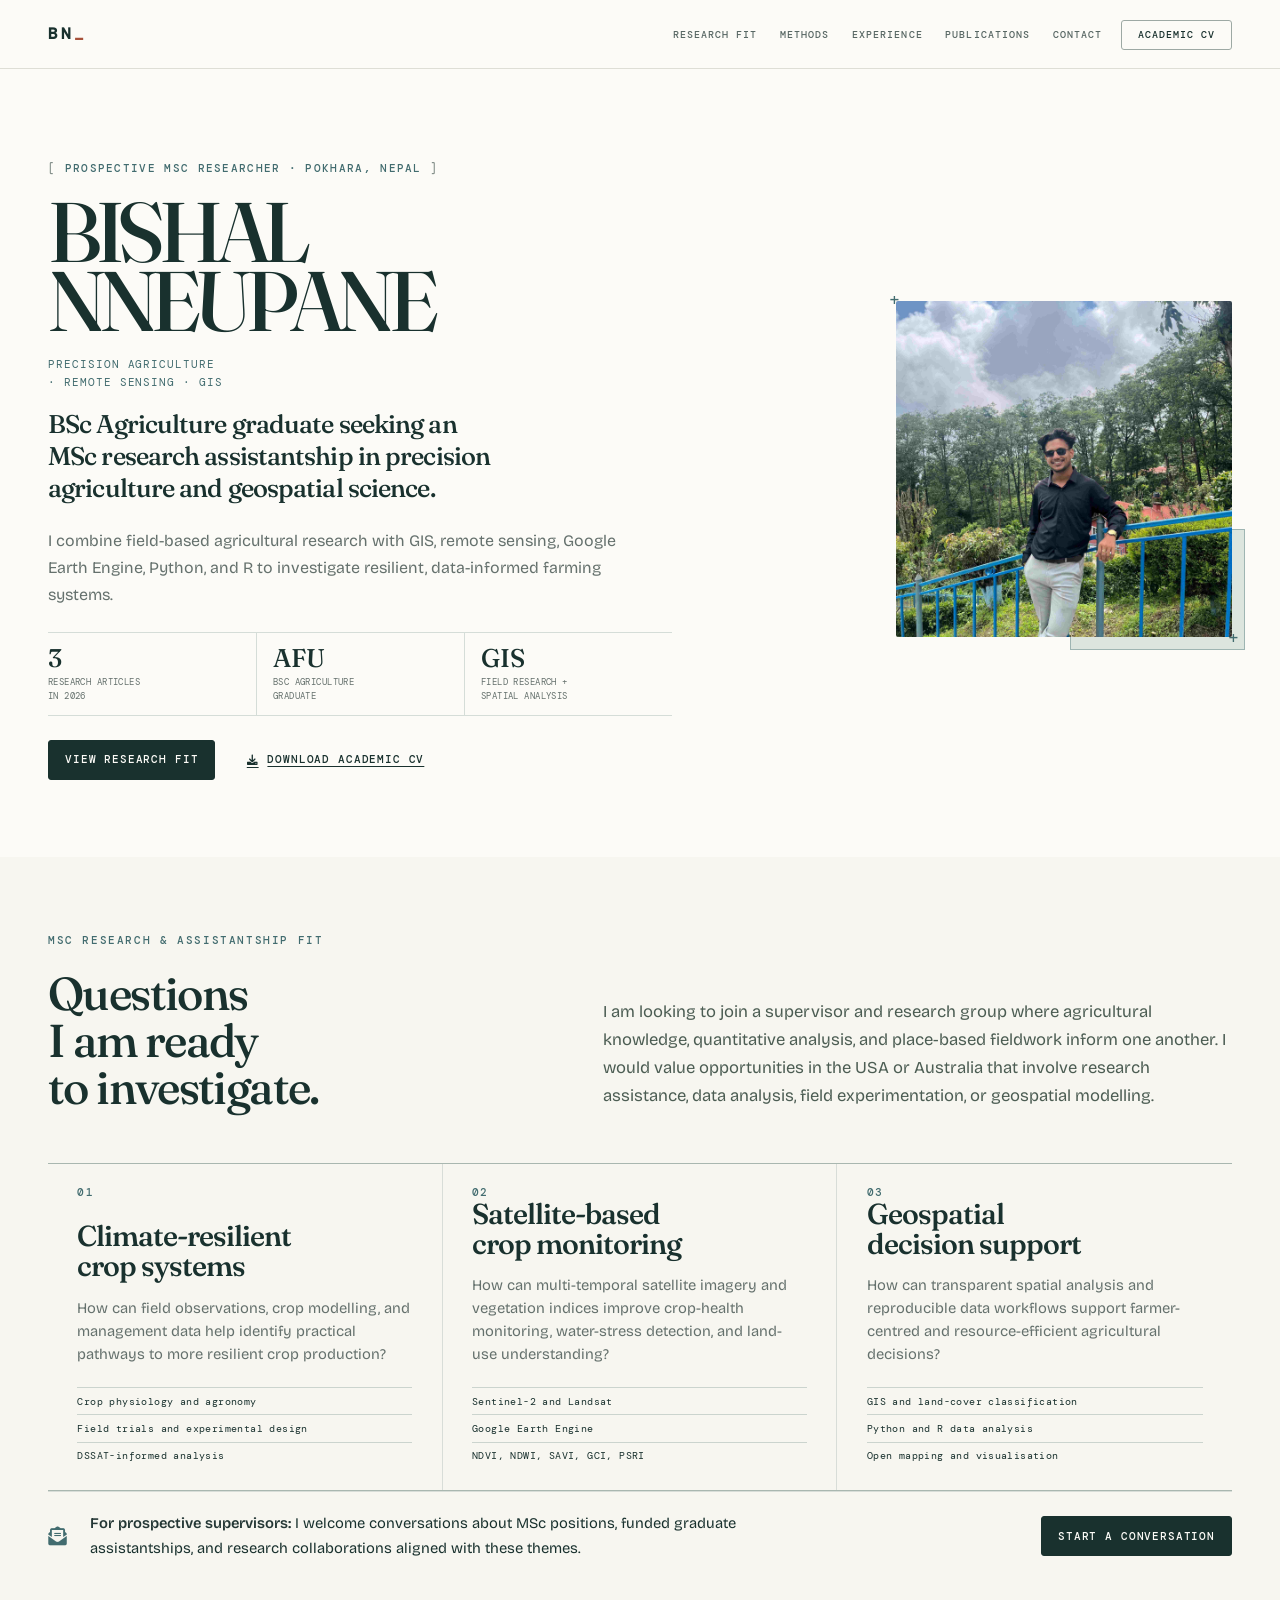
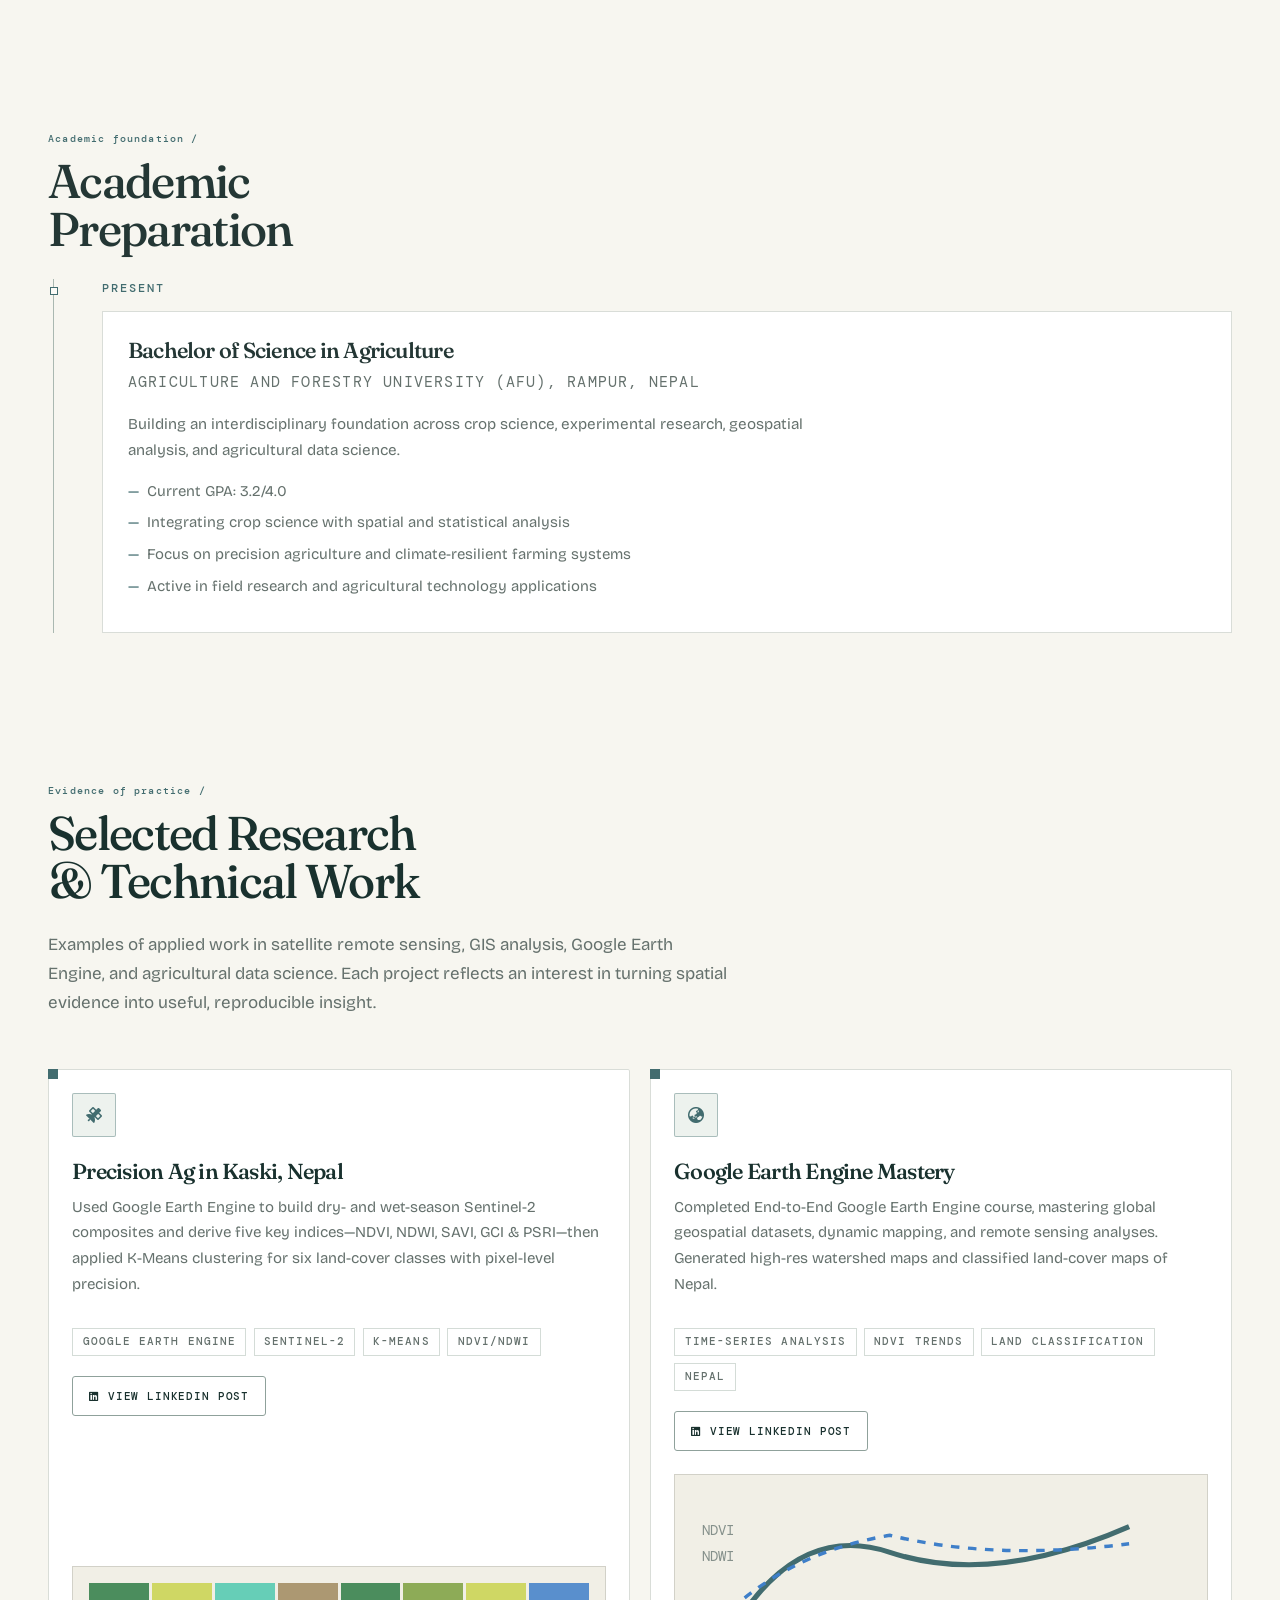
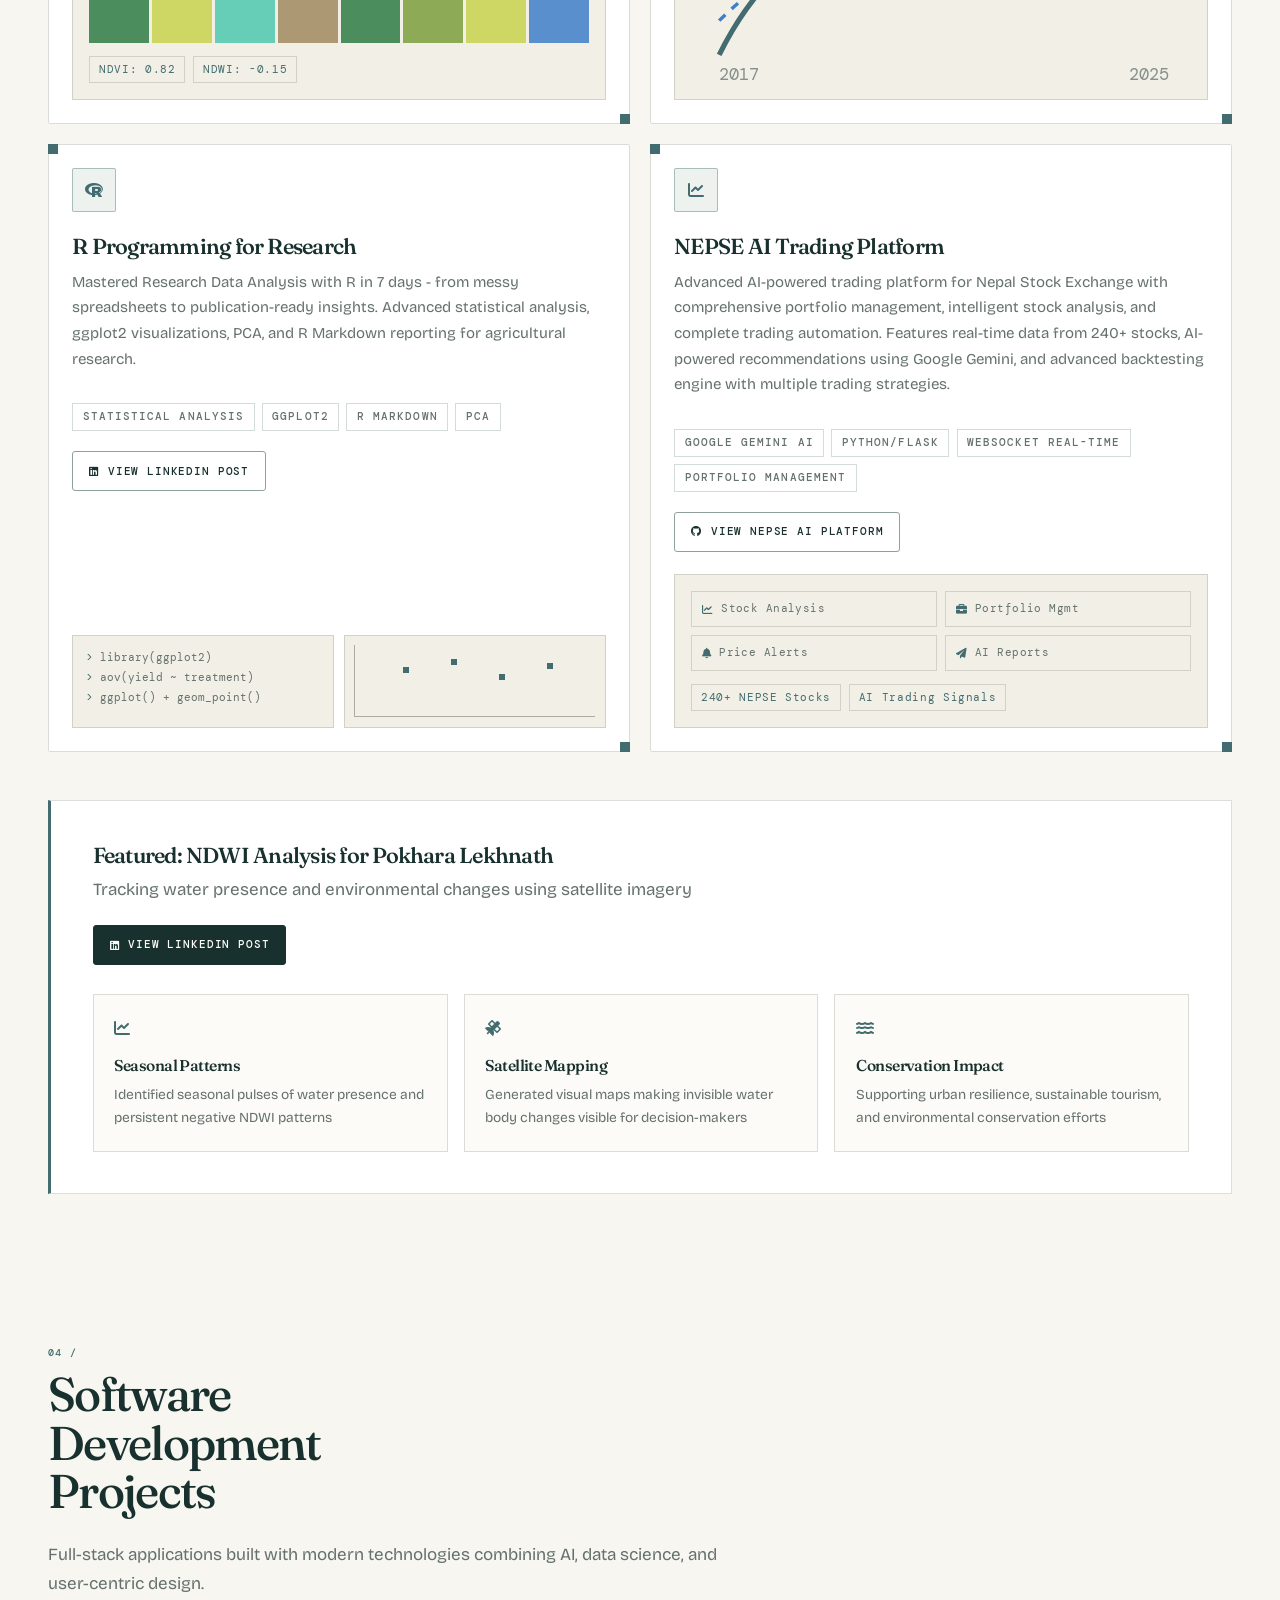
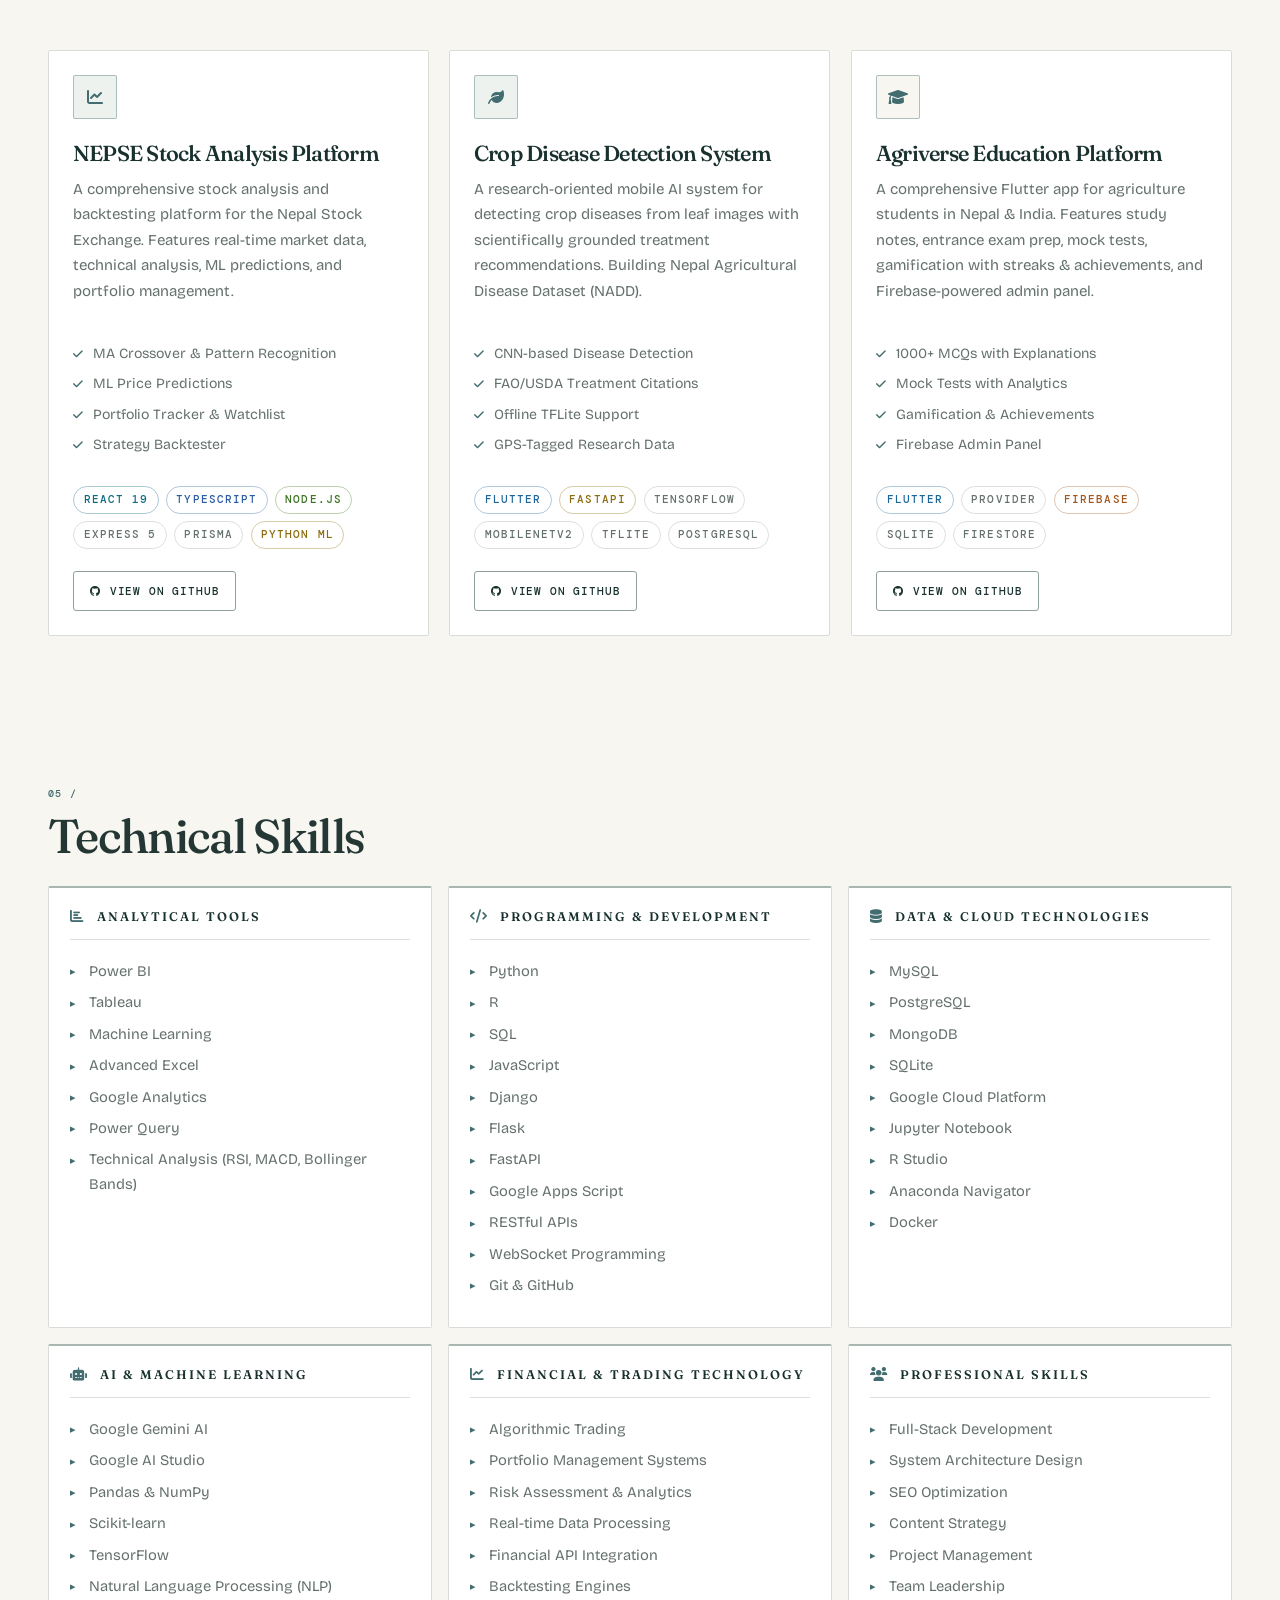
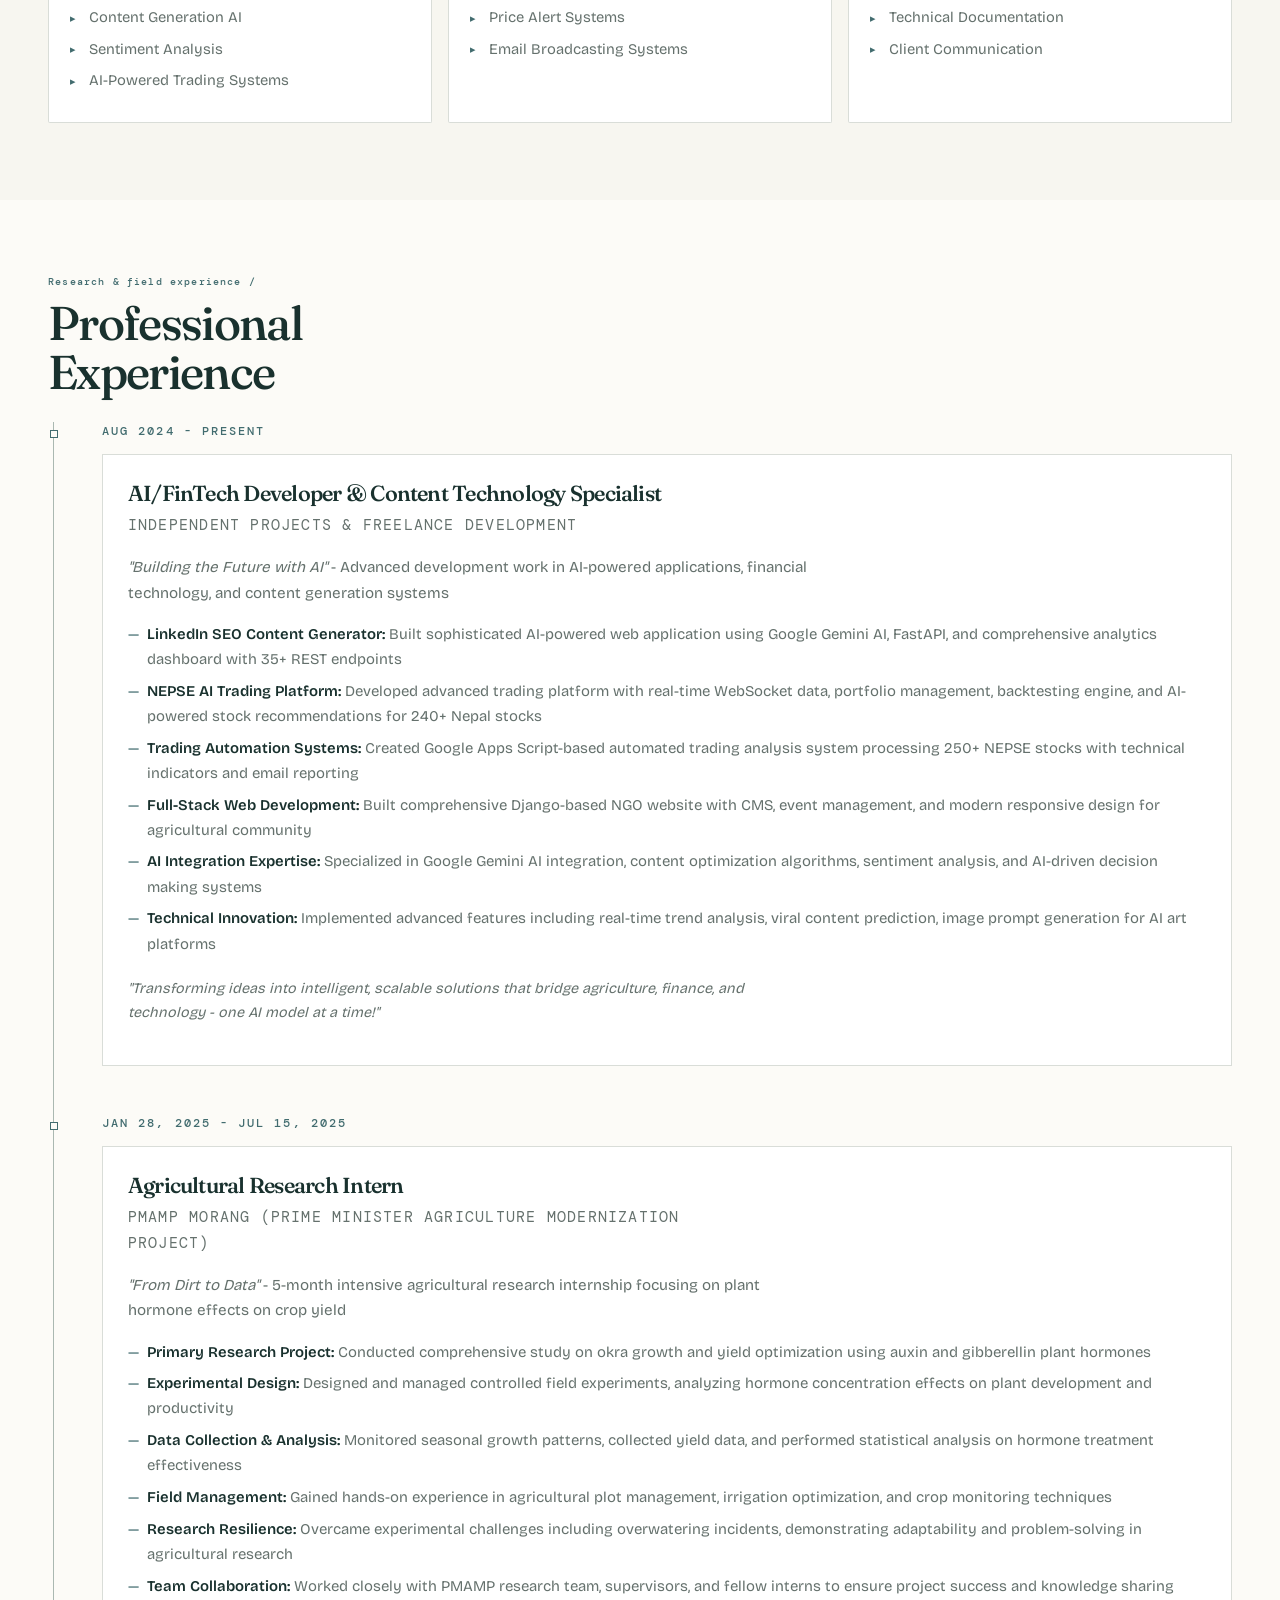
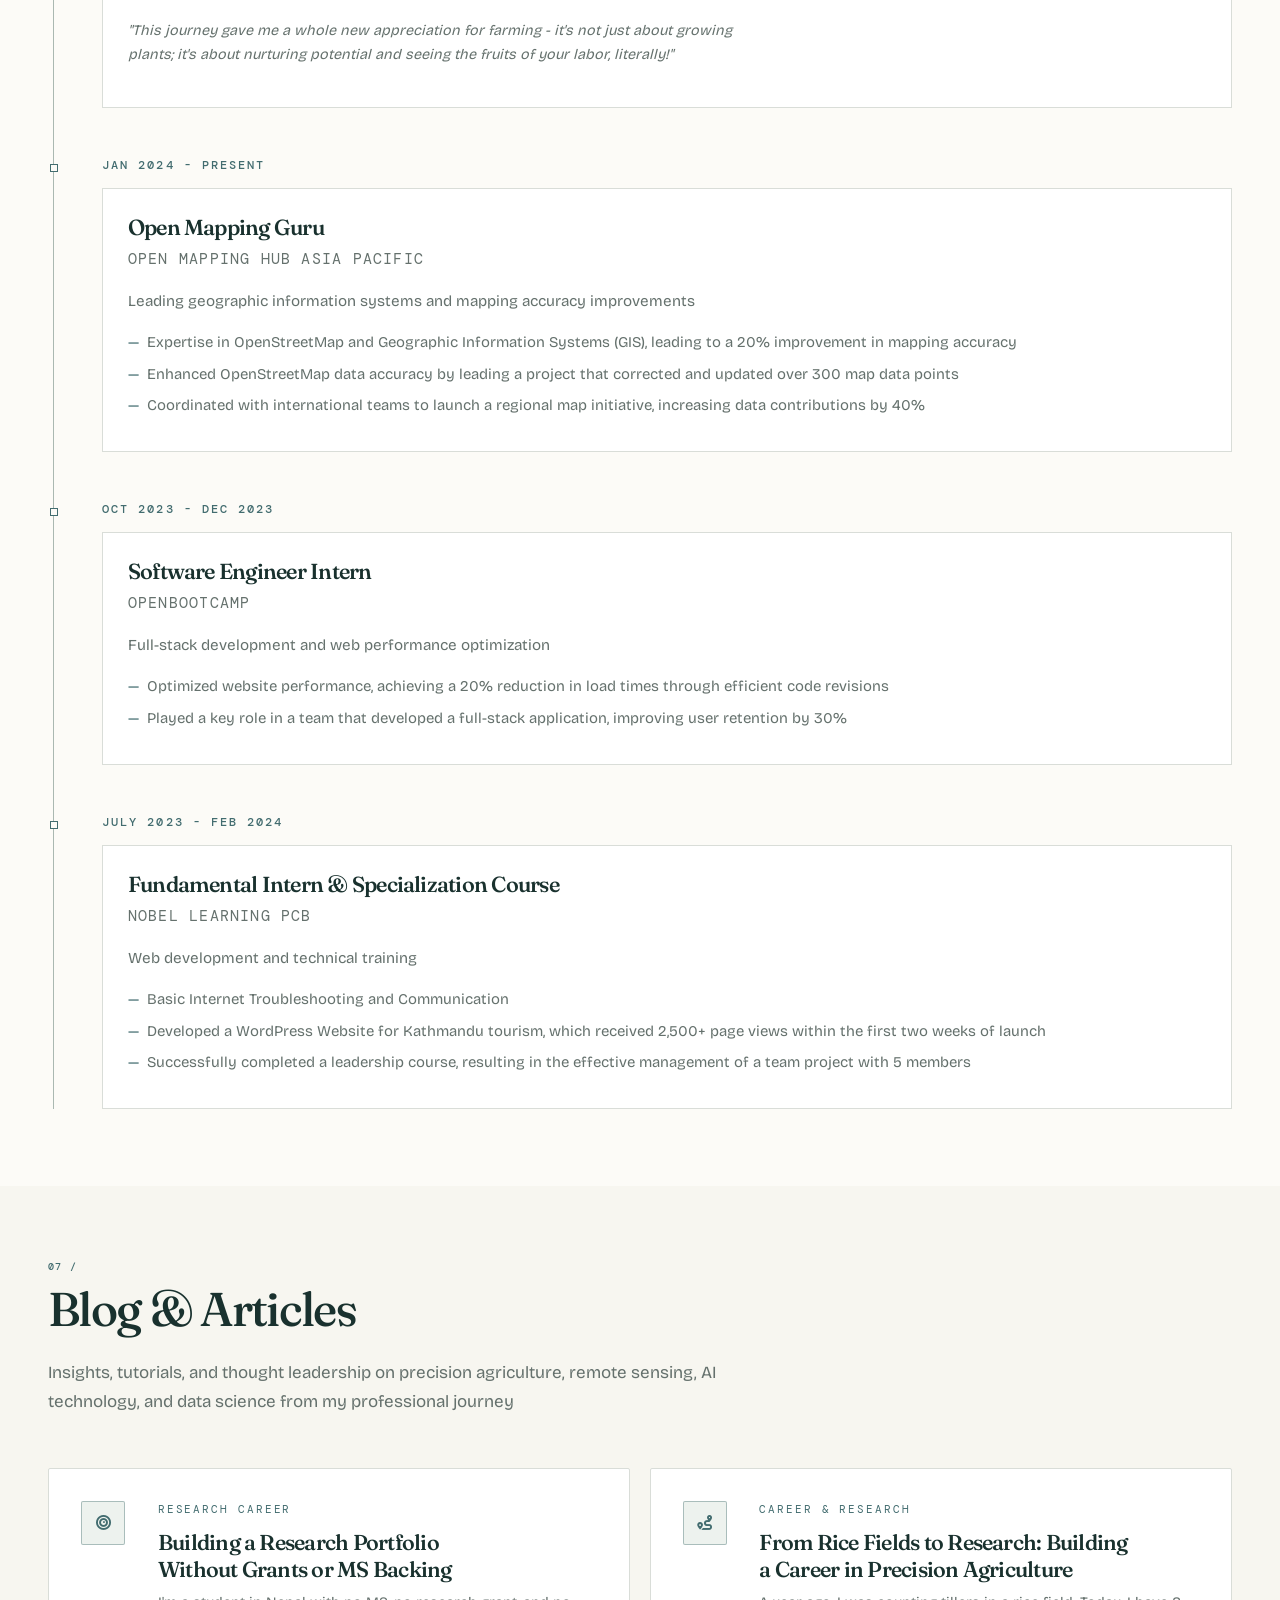
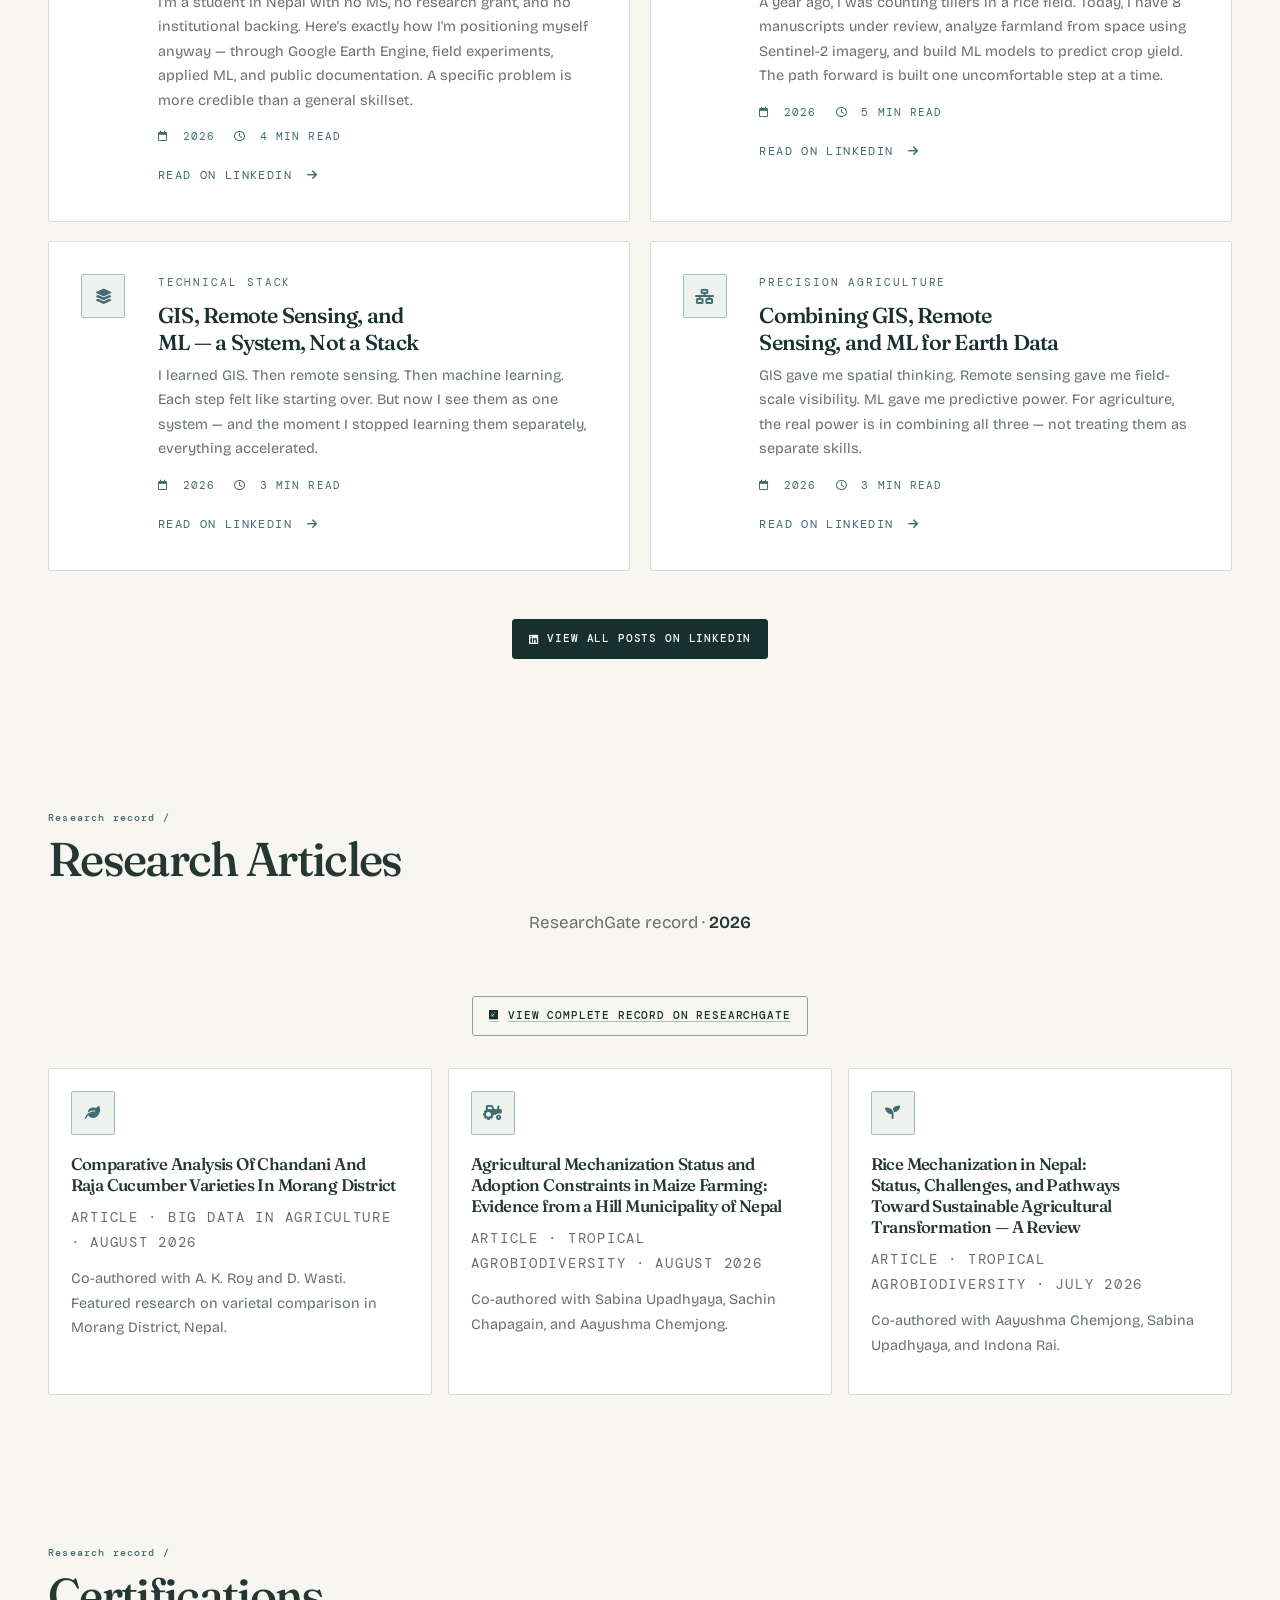
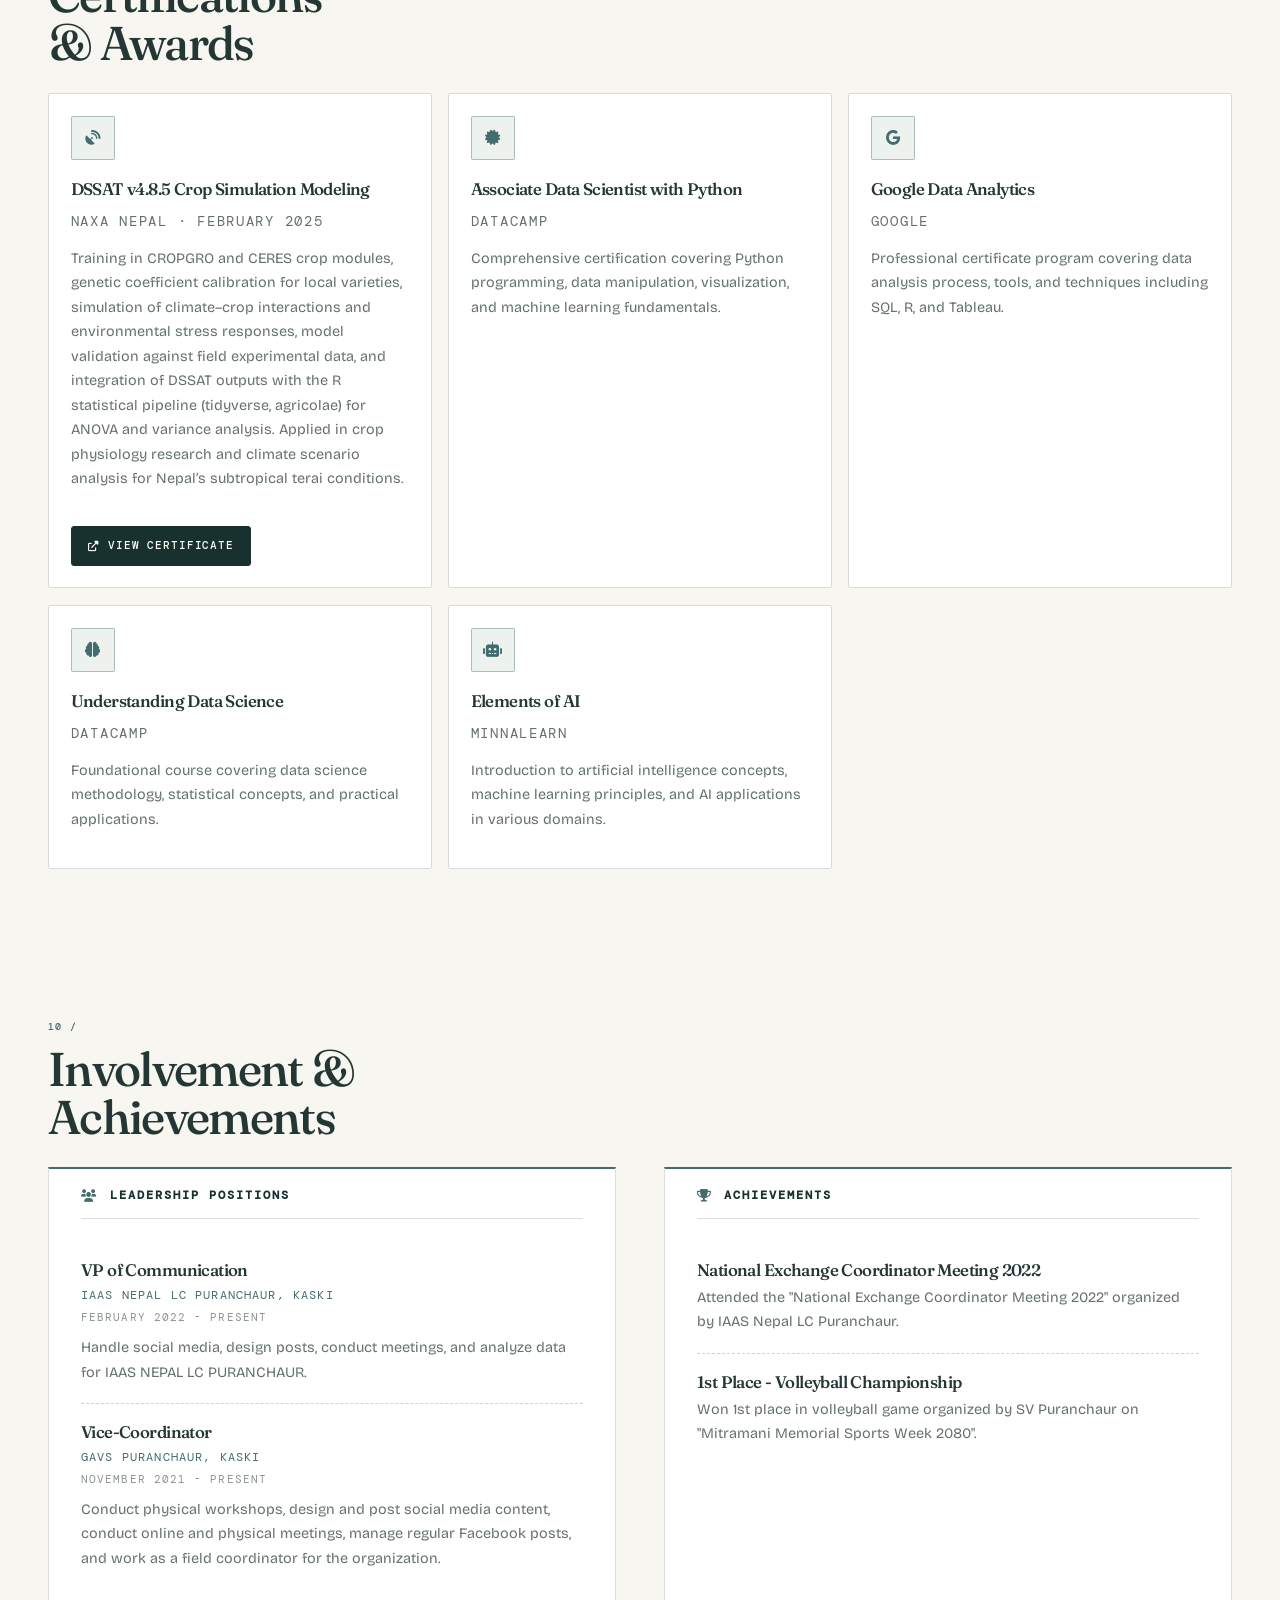
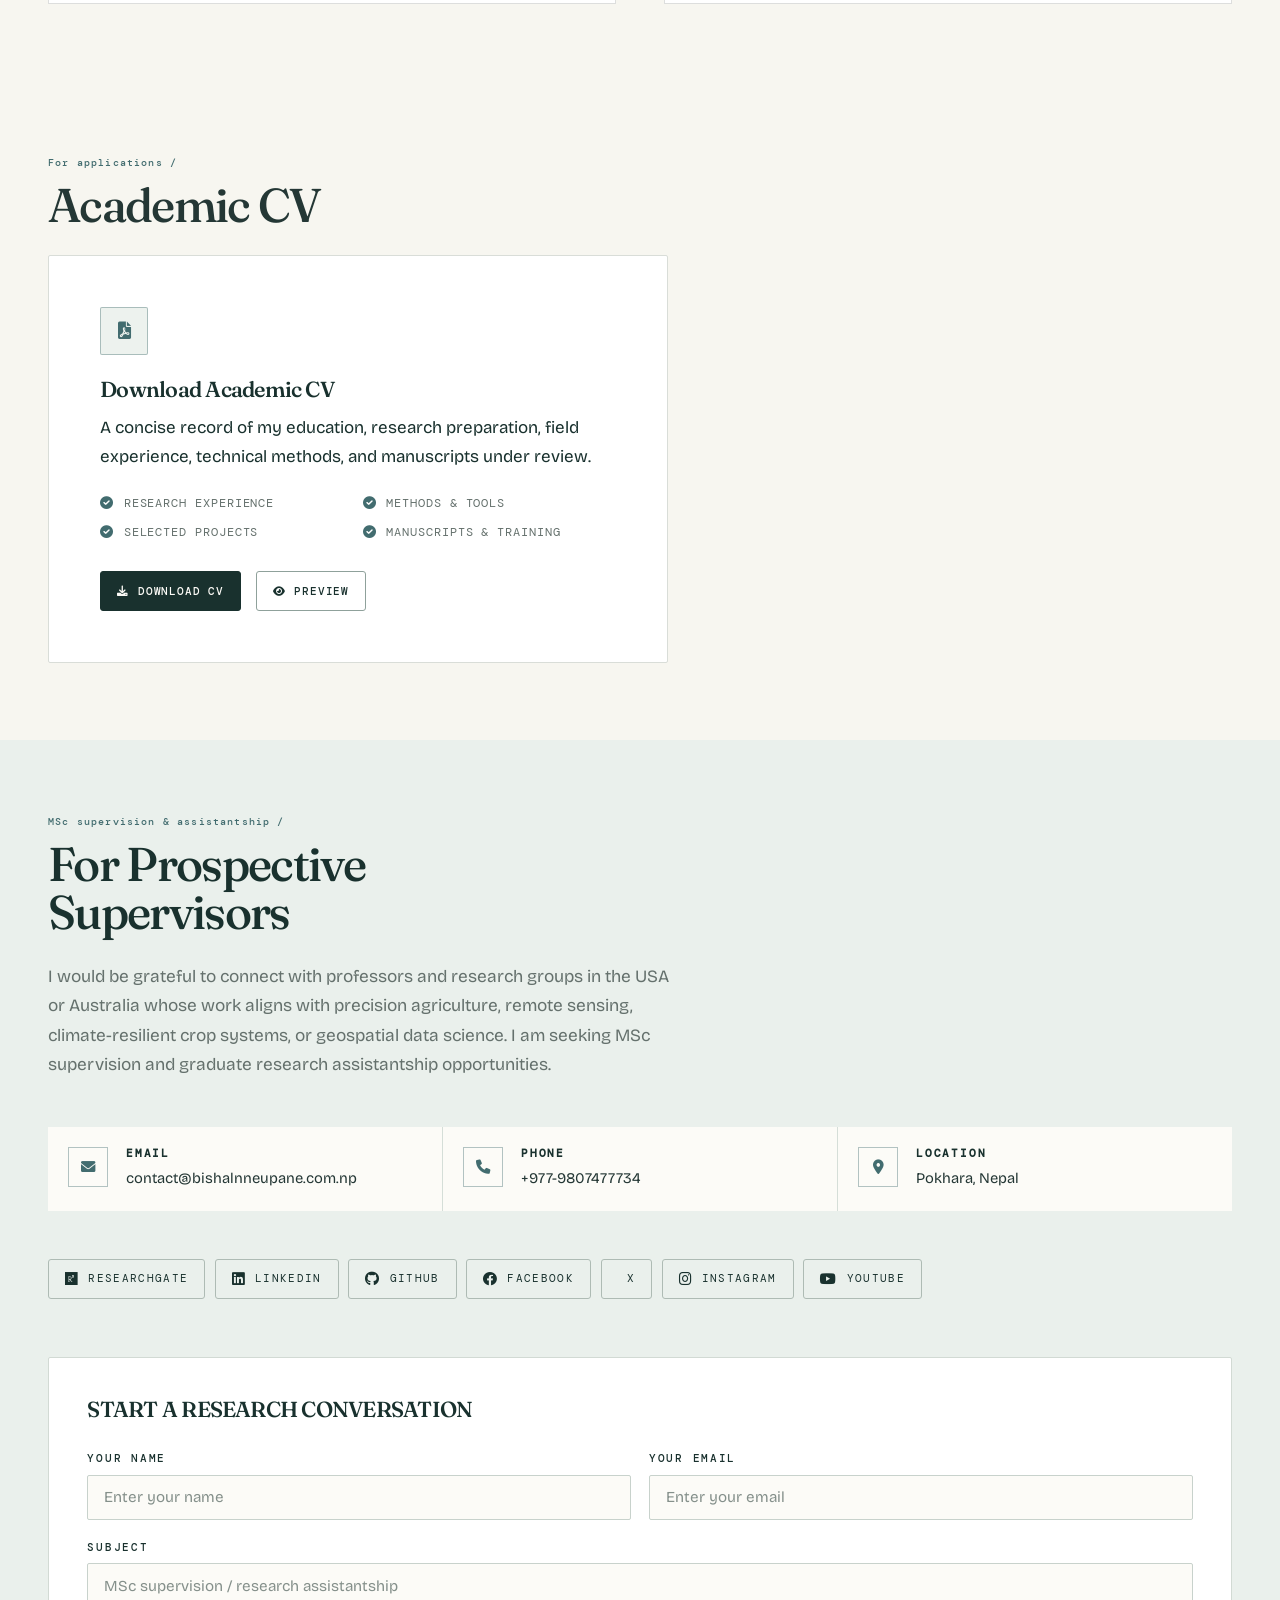
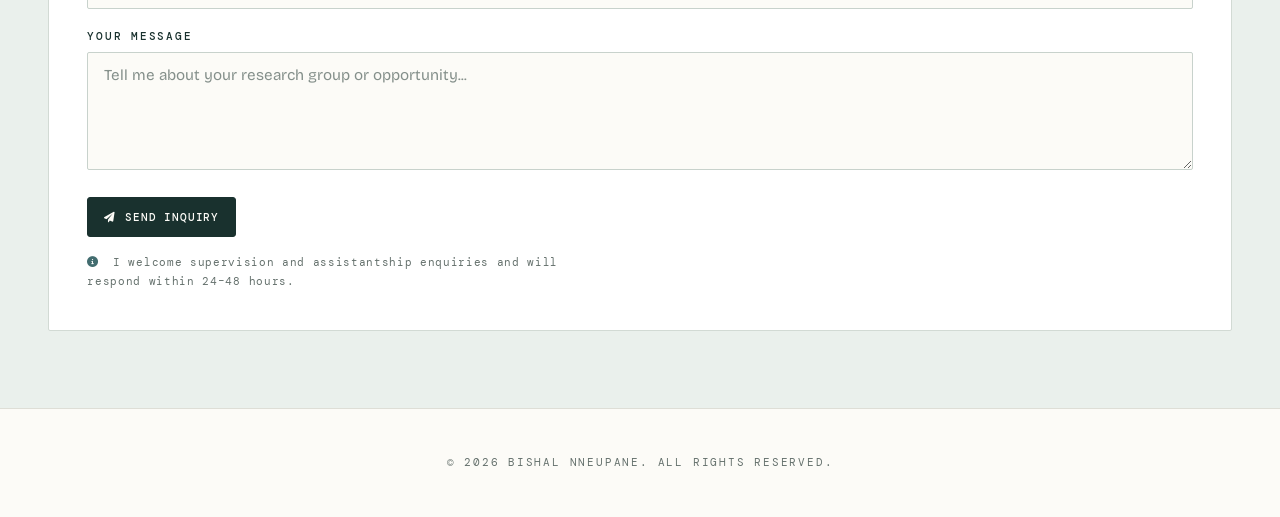
==== commit b629203f: "Update academic portfolio and add ResearchGate link" ====
--- a/index.html
+++ b/index.html
@@ -1124,6 +1124,12 @@
                 <p style="text-align: center; max-width: 760px; margin: 0 auto var(--space-2xl); color: var(--gray-600);">
                     ResearchGate record &middot; <strong>2026</strong>
                 </p>
+                <p class="publications-profile-link">
+                    <a href="https://www.researchgate.net/profile/Bishal-Neupane-7" target="_blank" rel="noopener"
+                        class="btn btn-secondary">
+                        <i class="fab fa-researchgate"></i> View complete record on ResearchGate
+                    </a>
+                </p>
                 <div class="certifications-grid">
                     <div class="certification-card">
                         <div class="cert-icon">
--- a/style.css
+++ b/style.css
@@ -1841,6 +1841,8 @@
 .research-fit-note i { color: var(--research-signal); font-size: 1.15rem; }
 .research-fit-note p { margin: 0; font-size: 0.92rem; max-width: 70ch; }
 .research-fit-note .btn { background: var(--research-ink); border-color: var(--research-ink); color: var(--research-paper); }
+
+.publications-profile-link { margin: -0.9rem 0 2rem; max-width: none; text-align: center; }
 .research-fit-note .btn:hover { background: var(--research-signal); border-color: var(--research-signal); }
 
 .education > .container > h2::before { content: "Academic foundation /"; }
--- a/style.css
+++ b/style.css
@@ -1841,6 +1841,8 @@
 .research-fit-note i { color: var(--research-signal); font-size: 1.15rem; }
 .research-fit-note p { margin: 0; font-size: 0.92rem; max-width: 70ch; }
 .research-fit-note .btn { background: var(--research-ink); border-color: var(--research-ink); color: var(--research-paper); }
+
+.publications-profile-link { margin: -0.9rem 0 2rem; max-width: none; text-align: center; }
 .research-fit-note .btn:hover { background: var(--research-signal); border-color: var(--research-signal); }
 
 .education > .container > h2::before { content: "Academic foundation /"; }
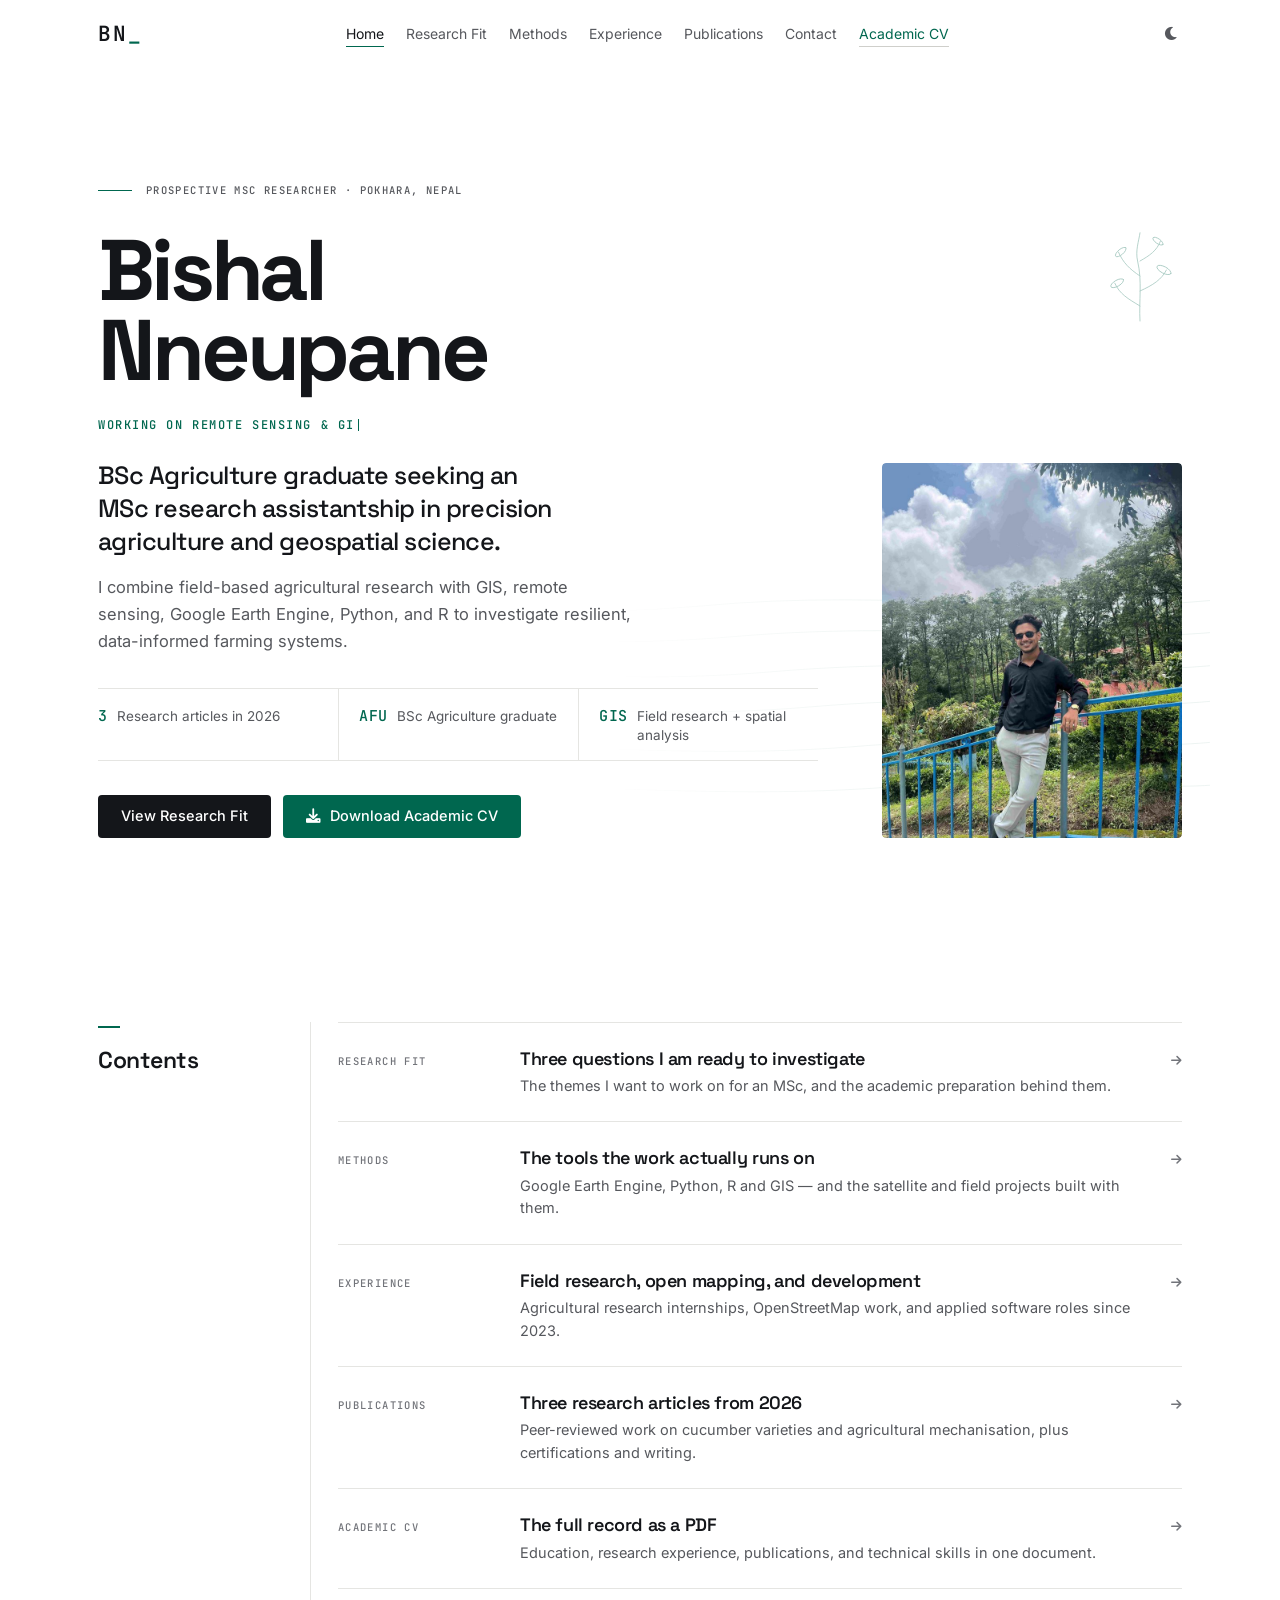
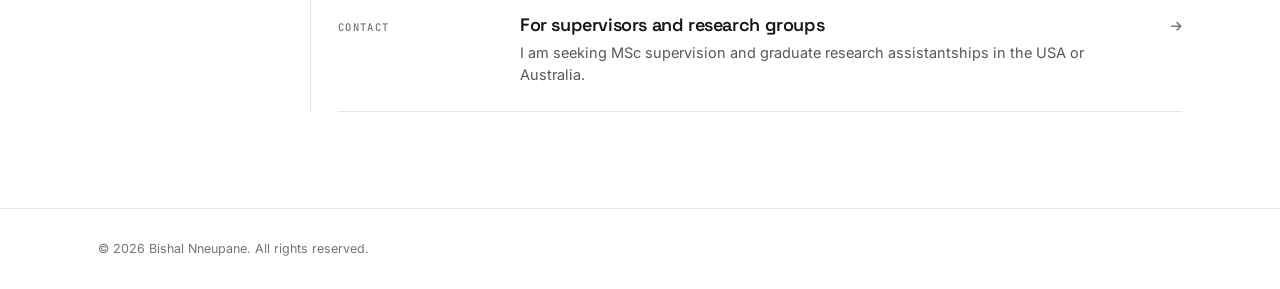
==== commit 33eed271: "Restructure portfolio into optimized multi-page site" ====
--- a/index.html
+++ b/index.html
@@ -16,7 +16,22 @@
     <meta charset="UTF-8">
     <meta name="viewport"
         content="width=device-width, initial-scale=1.0, maximum-scale=5.0, user-scalable=yes, viewport-fit=cover">
-    <meta name="theme-color" content="#f6f7f1">
+    <meta name="theme-color" content="#FFFFFF" media="(prefers-color-scheme: light)">
+    <meta name="theme-color" content="#101113" media="(prefers-color-scheme: dark)">
+
+    <!-- Applied before first paint so the page never flashes the wrong theme. -->
+    <script>
+        (function () {
+            try {
+                var stored = localStorage.getItem('theme');
+                var theme = stored || (window.matchMedia
+                    && window.matchMedia('(prefers-color-scheme: dark)').matches ? 'dark' : 'light');
+                document.documentElement.setAttribute('data-theme', theme);
+            } catch (e) {
+                document.documentElement.setAttribute('data-theme', 'light');
+            }
+        })();
+    </script>
     <meta name="mobile-web-app-capable" content="yes">
     <meta name="apple-mobile-web-app-capable" content="yes">
     <meta name="apple-mobile-web-app-status-bar-style" content="default">
@@ -36,10 +51,10 @@
     <!-- Open Graph Meta Tags -->
     <meta property="og:title" content="Bishal Nneupane – Prospective MSc Researcher | Precision Agriculture">
     <meta property="og:description"
-        content="Precision Agriculture Specialist from Nepal. Expert in Google Earth Engine, NDVI analysis, satellite remote sensing & agricultural data science.">
-    <meta property="og:image" content="https://www.bishalnneupane.com.np/bishal_neupane.jpg">
-    <meta property="og:image:width" content="800">
-    <meta property="og:image:height" content="800">
+        content="Bishal Nneupane is a prospective MSc researcher from Nepal working at the intersection of precision agriculture, remote sensing, GIS, and agricultural data science.">
+    <meta property="og:image" content="https://www.bishalnneupane.com.np/og-image.jpg">
+    <meta property="og:image:width" content="1200">
+    <meta property="og:image:height" content="630">
     <meta property="og:image:alt" content="Bishal Nneupane - Precision Agriculture Specialist from Nepal">
     <meta property="og:url" content="https://www.bishalnneupane.com.np/">
     <meta property="og:type" content="website">
@@ -50,10 +65,10 @@
     <meta name="twitter:card" content="summary_large_image">
     <meta name="twitter:site" content="@bishalnneupane1">
     <meta name="twitter:creator" content="@bishalnneupane1">
-    <meta name="twitter:title" content="Bishal Nneupane – Precision Agriculture & Remote Sensing Expert">
+    <meta name="twitter:title" content="Bishal Nneupane – Prospective MSc Researcher | Precision Agriculture">
     <meta name="twitter:description"
-        content="Precision Agriculture Specialist from Nepal. Expert in Google Earth Engine, NDVI analysis & agricultural data science.">
-    <meta name="twitter:image" content="https://www.bishalnneupane.com.np/bishal_neupane.jpg">
+        content="Bishal Nneupane is a prospective MSc researcher from Nepal working at the intersection of precision agriculture, remote sensing, GIS, and agricultural data science.">
+    <meta name="twitter:image" content="https://www.bishalnneupane.com.np/og-image.jpg">
     <meta name="twitter:image:alt" content="Bishal Nneupane - Precision Agriculture Specialist">
 
     <link rel="preconnect" href="https://cdnjs.cloudflare.com">
@@ -61,7 +76,7 @@
     <link rel="preconnect" href="https://fonts.googleapis.com">
     <link rel="preconnect" href="https://fonts.gstatic.com" crossorigin>
     <link
-        href="https://fonts.googleapis.com/css2?family=Bricolage+Grotesque:opsz,wdth,wght@12..96,75..100,200..800&family=DM+Mono:ital,wght@0,400;0,500;1,400&family=Fraunces:opsz,wght@9..144,400;9..144,500;9..144,600;9..144,700&display=swap"
+        href="https://fonts.googleapis.com/css2?family=Space+Grotesk:wght@500;600;700&family=Inter:wght@400;500;600;700&family=JetBrains+Mono:wght@400;500&display=swap"
         rel="stylesheet">
 
     <!-- Preload critical resources -->
@@ -79,8 +94,6 @@
     <title>Bishal Nneupane – Prospective MSc Researcher | Precision Agriculture</title>
     <link rel="stylesheet" href="style.css">
     <link href="https://cdnjs.cloudflare.com/ajax/libs/font-awesome/6.0.0/css/all.min.css" rel="stylesheet">
-
-    <!-- JSON-LD Structured Data: Person -->
     <script type="application/ld+json">
     {
         "@context": "https://schema.org",
@@ -147,8 +160,6 @@
         }
     }
     </script>
-
-    <!-- JSON-LD: WebSite with SearchAction -->
     <script type="application/ld+json">
     {
         "@context": "https://schema.org",
@@ -156,12 +167,13 @@
         "name": "Bishal Nneupane – Precision Agriculture & Remote Sensing Expert",
         "url": "https://www.bishalnneupane.com.np/",
         "description": "Portfolio website of Bishal Nneupane, a precision agriculture specialist and remote sensing expert from Nepal.",
-        "author": { "@type": "Person", "name": "Bishal Nneupane" },
+        "author": {
+            "@type": "Person",
+            "name": "Bishal Nneupane"
+        },
         "inLanguage": "en"
     }
     </script>
-
-    <!-- JSON-LD: ProfessionalService -->
     <script type="application/ld+json">
     {
         "@context": "https://schema.org",
@@ -178,84 +190,23 @@
             "addressCountry": "NP"
         },
         "areaServed": [
-            { "@type": "Country", "name": "Nepal" },
-            { "@type": "Place", "name": "South Asia" }
+            {
+                "@type": "Country",
+                "name": "Nepal"
+            },
+            {
+                "@type": "Place",
+                "name": "South Asia"
+            }
         ],
-        "serviceType": ["Precision Agriculture Consulting", "Remote Sensing Analysis", "Google Earth Engine Development", "Agricultural Data Science"]
-    }
-    </script>
-
-    <!-- JSON-LD: Research articles -->
-    <script type="application/ld+json">
-    [
-        {
-            "@context": "https://schema.org",
-            "@type": "ScholarlyArticle",
-            "headline": "Comparative Analysis Of Chandani And Raja Cucumber Varieties In Morang District",
-            "author": {"@type": "Person", "name": "Bishal Nneupane", "url": "https://www.bishalnneupane.com.np/"},
-            "datePublished": "2026-08",
-            "isPartOf": {"@type": "Periodical", "name": "Big Data In Agriculture"}
-        },
-        {
-            "@context": "https://schema.org",
-            "@type": "ScholarlyArticle",
-            "headline": "Agricultural Mechanization Status and Adoption Constraints in Maize Farming: Evidence from a Hill Municipality of Nepal",
-            "author": {"@type": "Person", "name": "Bishal Nneupane", "url": "https://www.bishalnneupane.com.np/"},
-            "datePublished": "2026-08",
-            "isPartOf": {"@type": "Periodical", "name": "Tropical Agrobiodiversity"}
-        },
-        {
-            "@context": "https://schema.org",
-            "@type": "ScholarlyArticle",
-            "headline": "Rice Mechanization in Nepal: Status, Challenges, and Pathways Toward Sustainable Agricultural Transformation — A Review",
-            "author": {"@type": "Person", "name": "Bishal Nneupane", "url": "https://www.bishalnneupane.com.np/"},
-            "datePublished": "2026-07",
-            "isPartOf": {"@type": "Periodical", "name": "Tropical Agrobiodiversity"}
-        }
-    ]
-    </script>
-
-    <!-- JSON-LD: BreadcrumbList -->
-    <script type="application/ld+json">
-    {
-        "@context": "https://schema.org",
-        "@type": "BreadcrumbList",
-        "itemListElement": [
-            {
-                "@type": "ListItem",
-                "position": 1,
-                "name": "Home",
-                "item": "https://www.bishalnneupane.com.np/"
-            },
-            {
-                "@type": "ListItem",
-                "position": 2,
-                "name": "Research Fit",
-                "item": "https://www.bishalnneupane.com.np/#research-fit"
-            },
-            {
-                "@type": "ListItem",
-                "position": 3,
-                "name": "Methods",
-                "item": "https://www.bishalnneupane.com.np/#skills"
-            },
-            {
-                "@type": "ListItem",
-                "position": 4,
-                "name": "Research Articles",
-                "item": "https://www.bishalnneupane.com.np/#publications"
-            },
-            {
-                "@type": "ListItem",
-                "position": 5,
-                "name": "Contact",
-                "item": "https://www.bishalnneupane.com.np/#contact"
-            }
+        "serviceType": [
+            "Precision Agriculture Consulting",
+            "Remote Sensing Analysis",
+            "Google Earth Engine Development",
+            "Agricultural Data Science"
         ]
     }
     </script>
-
-    <!-- JSON-LD: FAQ Schema -->
     <script type="application/ld+json">
     {
         "@context": "https://schema.org",
@@ -316,21 +267,27 @@
     <header>
         <nav class="navbar">
             <div class="nav-container">
-                <a href="#home" class="logo">BN<span class="logo-cursor">_</span></a>
+                <a href="index.html" class="logo" aria-current="page">BN<span class="logo-cursor">_</span></a>
                 <ul class="nav-menu" id="primary-navigation">
-                    <li><a href="#research-fit" title="MSc research interests and assistantship fit">Research Fit</a></li>
-                    <li><a href="#skills" title="Research methods and technical skills">Methods</a></li>
-                    <li><a href="#experience" title="Research and field experience">Experience</a></li>
-                    <li><a href="#publications" title="Research manuscripts under review">Publications</a></li>
-                    <li><a href="#contact" title="Contact Bishal about MSc supervision or research assistantships">Contact</a></li>
-                    <li><a href="#resume" class="nav-cta"
-                            title="Download academic CV">Academic CV</a></li>
+                    <li><a href="index.html" title="Back to the homepage" aria-current="page">Home</a></li>
+                    <li><a href="research-fit.html" title="MSc research interests and assistantship fit">Research Fit</a></li>
+                    <li><a href="methods.html" title="Research methods, technical skills, and applied projects">Methods</a></li>
+                    <li><a href="experience.html" title="Research, field, and development experience">Experience</a></li>
+                    <li><a href="publications.html" title="Research articles, certifications, and writing">Publications</a></li>
+                    <li><a href="contact.html" title="Contact Bishal about MSc supervision or research assistantships">Contact</a></li>
+                    <li><a href="cv.html" class="nav-cta" title="Download academic CV">Academic CV</a></li>
                 </ul>
-                <button class="hamburger" type="button" aria-label="Toggle navigation menu" aria-controls="primary-navigation" aria-expanded="false">
-                    <span></span>
-                    <span></span>
-                    <span></span>
-                </button>
+                <div class="nav-actions">
+                    <button class="theme-toggle" type="button" aria-label="Switch to dark theme" aria-pressed="false">
+                        <i class="fas fa-sun" aria-hidden="true"></i>
+                        <i class="fas fa-moon" aria-hidden="true"></i>
+                    </button>
+                    <button class="hamburger" type="button" aria-label="Toggle navigation menu" aria-controls="primary-navigation" aria-expanded="false">
+                        <span></span>
+                        <span></span>
+                        <span></span>
+                    </button>
+                </div>
             </div>
         </nav>
     </header>
@@ -342,16 +299,16 @@
                     <div class="hero-main-content">
                         <div class="hero-text-section">
                             <p class="hero-kicker">Prospective MSc researcher · Pokhara, Nepal</p>
-                            <h1><span class="hero-name">Bishal<br>Nneupane</span><span class="hero-role">Precision agriculture · Remote sensing · GIS</span></h1>
+                            <h1><span class="hero-name">Bishal<br>Nneupane</span><span class="hero-role">Working on <span id="typewriter">precision agriculture</span><span class="cursor" aria-hidden="true"></span></span></h1>
                             <h2 class="hero-tagline">BSc Agriculture graduate seeking an MSc research assistantship in precision agriculture and geospatial science.</h2>
                             <p class="hero-summary">I combine field-based agricultural research with GIS, remote sensing, Google Earth Engine, Python, and R to investigate resilient, data-informed farming systems.</p>
                             <div class="hero-evidence" aria-label="Academic highlights">
-                                <div><strong>3</strong><span>Research articles<br>in 2026</span></div>
-                                <div><strong>AFU</strong><span>BSc Agriculture<br>graduate</span></div>
-                                <div><strong>GIS</strong><span>Field research +<br>spatial analysis</span></div>
+                                <div><strong>3</strong><span>Research articles in 2026</span></div>
+                                <div><strong>AFU</strong><span>BSc Agriculture graduate</span></div>
+                                <div><strong>GIS</strong><span>Field research + spatial analysis</span></div>
                             </div>
                             <div class="cta-buttons">
-                                <a href="#research-fit" class="btn btn-primary">View Research Fit</a>
+                                <a href="research-fit.html" class="btn btn-primary">View Research Fit</a>
                                 <a href="Bishal_Neupane_agriculture_cv.pdf" download class="btn btn-accent">
                                     <i class="fas fa-download"></i> Download Academic CV
                                 </a>
@@ -362,7 +319,7 @@
                                 <div class="photo-placeholder">
                                     <img src="bishal_neupane.jpg"
                                         alt="Bishal Nneupane, BSc Agriculture graduate and prospective MSc researcher from Pokhara, Nepal"
-                                        loading="eager" decoding="async" width="400" height="400" fetchpriority="high"
+                                        loading="eager" decoding="async" width="750" height="1000" fetchpriority="high"
                                         style="width: 100%; height: 100%; object-fit: cover; z-index: 10; position: relative; border-radius: inherit;">
                                 </div>
                                 <div class="photo-decoration"></div>
@@ -432,964 +389,59 @@
             </div>
         </section>
 
-        <section id="research-fit" class="research-fit">
+        <section id="contents" class="page-index">
             <div class="container">
-                <div class="research-fit-heading">
-                    <p class="section-label">MSc research &amp; assistantship fit</p>
-                    <h2>Questions I am ready to investigate.</h2>
-                    <p>I am looking to join a supervisor and research group where agricultural knowledge, quantitative analysis, and place-based fieldwork inform one another. I would value opportunities in the USA or Australia that involve research assistance, data analysis, field experimentation, or geospatial modelling.</p>
-                </div>
-                <div class="research-fit-grid">
-                    <article class="research-fit-card">
-                        <span class="research-fit-index">01</span>
-                        <h3>Climate-resilient crop systems</h3>
-                        <p>How can field observations, crop modelling, and management data help identify practical pathways to more resilient crop production?</p>
-                        <ul>
-                            <li>Crop physiology and agronomy</li>
-                            <li>Field trials and experimental design</li>
-                            <li>DSSAT-informed analysis</li>
-                        </ul>
-                    </article>
-                    <article class="research-fit-card">
-                        <span class="research-fit-index">02</span>
-                        <h3>Satellite-based crop monitoring</h3>
-                        <p>How can multi-temporal satellite imagery and vegetation indices improve crop-health monitoring, water-stress detection, and land-use understanding?</p>
-                        <ul>
-                            <li>Sentinel-2 and Landsat</li>
-                            <li>Google Earth Engine</li>
-                            <li>NDVI, NDWI, SAVI, GCI, PSRI</li>
-                        </ul>
-                    </article>
-                    <article class="research-fit-card">
-                        <span class="research-fit-index">03</span>
-                        <h3>Geospatial decision support</h3>
-                        <p>How can transparent spatial analysis and reproducible data workflows support farmer-centred and resource-efficient agricultural decisions?</p>
-                        <ul>
-                            <li>GIS and land-cover classification</li>
-                            <li>Python and R data analysis</li>
-                            <li>Open mapping and visualisation</li>
-                        </ul>
-                    </article>
-                </div>
-                <div class="research-fit-note">
-                    <i class="fas fa-envelope-open-text" aria-hidden="true"></i>
-                    <p><strong>For prospective supervisors:</strong> I welcome conversations about MSc positions, funded graduate assistantships, and research collaborations aligned with these themes.</p>
-                    <a href="#contact" class="btn btn-primary">Start a conversation</a>
-                </div>
-            </div>
-        </section>
-
-        <section id="education" class="education">
-            <div class="container">
-                <h2>Academic Preparation</h2>
-                <div class="education-timeline">
-                    <div class="timeline-item">
-                        <div class="timeline-date">Present</div>
-                        <div class="timeline-content">
-                            <h3>Bachelor of Science in Agriculture</h3>
-                            <p class="institution">Agriculture and Forestry University (AFU), Rampur, Nepal</p>
-                            <p>Building an interdisciplinary foundation across crop science, experimental research, geospatial analysis, and agricultural data science.</p>
-                            <ul>
-                                <li>Current GPA: 3.2/4.0</li>
-                                <li>Integrating crop science with spatial and statistical analysis</li>
-                                <li>Focus on precision agriculture and climate-resilient farming systems</li>
-                                <li>Active in field research and agricultural technology applications</li>
-                            </ul>
-                        </div>
-                    </div>
-                </div>
-            </div>
-        </section>
-
-        <section id="agriculture-showcase" class="agriculture-showcase">
-            <div class="container">
-                <h2>Selected Research &amp; Technical Work</h2>
-                <p class="section-intro">Examples of applied work in satellite remote sensing, GIS analysis, Google Earth Engine, and agricultural data science. Each project reflects an interest in turning spatial evidence into useful, reproducible insight.</p>
-
-                <div class="showcase-grid">
-                    <div class="showcase-item" data-category="precision-ag">
-                        <div class="showcase-icon">
-                            <i class="fas fa-satellite"></i>
-                        </div>
-                        <h3>Precision Ag in Kaski, Nepal</h3>
-                        <p>Used Google Earth Engine to build dry- and wet-season Sentinel-2 composites and derive five
-                            key indices—NDVI, NDWI, SAVI, GCI & PSRI—then applied K-Means clustering for six land-cover
-                            classes with pixel-level precision.</p>
-                        <div class="showcase-tags">
-                            <span>Google Earth Engine</span>
-                            <span>Sentinel-2</span>
-                            <span>K-Means</span>
-                            <span>NDVI/NDWI</span>
-                        </div>
-                        <div class="project-link" style="margin-top: var(--space-md);">
-                            <a href="https://www.linkedin.com/posts/bishalnneupane_precisionag-remotesensing-googleearthengine-activity-7345077332799361024-J8mO?utm_source=share&utm_medium=member_desktop"
-                                target="_blank" rel="noopener noreferrer" class="btn btn-secondary"
-                                onclick="window.open(this.href, '_blank'); return false;">
-                                <i class="fab fa-linkedin"></i> View LinkedIn Post
-                            </a>
-                        </div>
-                        <div class="showcase-demo">
-                            <div class="demo-satellite">
-                                <div class="satellite-grid">
-                                    <div class="pixel" data-class="forest"></div>
-                                    <div class="pixel" data-class="cropland"></div>
-                                    <div class="pixel" data-class="irrigated"></div>
-                                    <div class="pixel" data-class="barren"></div>
-                                    <div class="pixel" data-class="forest"></div>
-                                    <div class="pixel" data-class="grazing"></div>
-                                    <div class="pixel" data-class="cropland"></div>
-                                    <div class="pixel" data-class="water"></div>
-                                </div>
-                                <div class="indices-display">
-                                    <span class="index">NDVI: 0.82</span>
-                                    <span class="index">NDWI: -0.15</span>
-                                </div>
-                            </div>
-                        </div>
-                    </div>
-
-                    <div class="showcase-item" data-category="earth-engine">
-                        <div class="showcase-icon">
-                            <i class="fas fa-globe-asia"></i>
-                        </div>
-                        <h3>Google Earth Engine Mastery</h3>
-                        <p>Completed End-to-End Google Earth Engine course, mastering global geospatial datasets,
-                            dynamic mapping, and remote sensing analyses. Generated high-res watershed maps and
-                            classified land-cover maps of Nepal.</p>
-                        <div class="showcase-tags">
-                            <span>Time-Series Analysis</span>
-                            <span>NDVI Trends</span>
-                            <span>Land Classification</span>
-                            <span>Nepal</span>
-                        </div>
-                        <div class="project-link" style="margin-top: var(--space-md);">
-                            <a href="https://www.linkedin.com/posts/bishalnneupane_googleearthengine-gis-remotesensing-activity-7328753979419475968-7goJ?utm_source=share&utm_medium=member_desktop&rcm=ACoAADW0rlUBN76B5N8i59UNKZGZ-32SU0aw2es"
-                                target="_blank" rel="noopener" class="btn btn-secondary">
-                                <i class="fab fa-linkedin"></i> View LinkedIn Post
-                            </a>
-                        </div>
-                        <div class="showcase-demo">
-                            <div class="demo-timeseries">
-                                <svg viewBox="0 0 300 120" class="ndvi-chart">
-                                    <path d="M20,100 Q60,20 120,40 Q180,60 260,25" stroke="#4CAF50" fill="none"
-                                        stroke-width="3" />
-                                    <path d="M20,80 Q60,40 120,30 Q180,45 260,35" stroke="#2196F3" fill="none"
-                                        stroke-width="2" stroke-dasharray="5,5" />
-                                    <text x="20" y="115" font-size="10" fill="#666">2017</text>
-                                    <text x="260" y="115" font-size="10" fill="#666">2025</text>
-                                    <text x="10" y="30" font-size="8" fill="#4CAF50">NDVI</text>
-                                    <text x="10" y="45" font-size="8" fill="#2196F3">NDWI</text>
-                                </svg>
-                            </div>
-                        </div>
-                    </div>
-
-                    <div class="showcase-item" data-category="r-programming">
-                        <div class="showcase-icon">
-                            <i class="fab fa-r-project"></i>
-                        </div>
-                        <h3>R Programming for Research</h3>
-                        <p>Mastered Research Data Analysis with R in 7 days - from messy spreadsheets to
-                            publication-ready insights. Advanced statistical analysis, ggplot2 visualizations, PCA, and
-                            R Markdown reporting for agricultural research.</p>
-                        <div class="showcase-tags">
-                            <span>Statistical Analysis</span>
-                            <span>ggplot2</span>
-                            <span>R Markdown</span>
-                            <span>PCA</span>
-                        </div>
-                        <div class="project-link" style="margin-top: var(--space-md);">
-                            <a href="https://www.linkedin.com/posts/bishalnneupane_rstats-rprogramming-scientificresearch-activity-7317535873472897025-ustq?utm_source=share&utm_medium=member_desktop&rcm=ACoAADW0rlUBN76B5N8i59UNKZGZ-32SU0aw2es"
-                                target="_blank" rel="noopener" class="btn btn-secondary">
-                                <i class="fab fa-linkedin"></i> View LinkedIn Post
-                            </a>
-                        </div>
-                        <div class="showcase-demo">
-                            <div class="demo-r-analysis">
-                                <div class="r-code">
-                                    <div class="code-line">library(ggplot2)</div>
-                                    <div class="code-line">aov(yield ~ treatment)</div>
-                                    <div class="code-line">ggplot() + geom_point()</div>
-                                </div>
-                                <div class="r-output">
-                                    <div class="plot-area">
-                                        <div class="scatter-point" style="left: 20%; top: 30%;"></div>
-                                        <div class="scatter-point" style="left: 40%; top: 20%;"></div>
-                                        <div class="scatter-point" style="left: 60%; top: 40%;"></div>
-                                        <div class="scatter-point" style="left: 80%; top: 25%;"></div>
-                                    </div>
-                                </div>
-                            </div>
-                        </div>
-                    </div>
-
-                    <div class="showcase-item" data-category="nepse-ai">
-                        <div class="showcase-icon">
-                            <i class="fas fa-chart-line"></i>
-                        </div>
-                        <h3>NEPSE AI Trading Platform</h3>
-                        <p>Advanced AI-powered trading platform for Nepal Stock Exchange with comprehensive portfolio
-                            management, intelligent stock analysis, and complete trading automation. Features real-time
-                            data from 240+ stocks, AI-powered recommendations using Google Gemini, and advanced
-                            backtesting engine with multiple trading strategies.</p>
-                        <div class="showcase-tags">
-                            <span>Google Gemini AI</span>
-                            <span>Python/Flask</span>
-                            <span>WebSocket Real-time</span>
-                            <span>Portfolio Management</span>
-                        </div>
-                        <div class="project-link" style="margin-top: var(--space-md);">
-                            <a href="https://github.com/bishalnneupane1/nepse_ai_app" target="_blank" rel="noopener"
-                                class="btn btn-secondary">
-                                <i class="fab fa-github"></i> View NEPSE AI Platform
-                            </a>
-                        </div>
-                        <div class="showcase-demo">
-                            <div class="demo-ai-system">
-                                <div class="ai-components">
-                                    <div class="component" data-type="trading"><i class="fas fa-chart-line"></i> Stock Analysis</div>
-                                    <div class="component" data-type="content"><i class="fas fa-briefcase"></i> Portfolio Mgmt</div>
-                                    <div class="component" data-type="analysis"><i class="fas fa-bell"></i> Price Alerts</div>
-                                    <div class="component" data-type="automation"><i class="fas fa-paper-plane"></i> AI Reports</div>
-                                </div>
-                                <div class="ai-metrics">
-                                    <span class="metric">240+ NEPSE Stocks</span>
-                                    <span class="metric">AI Trading Signals</span>
-                                </div>
-                            </div>
-                        </div>
-                    </div>
-                </div>
-
-                <!-- Featured Project Highlight -->
-                <div class="featured-project">
-                    <div class="project-header">
-                        <h3>Featured: NDWI Analysis for Pokhara Lekhnath</h3>
-                        <p>Tracking water presence and environmental changes using satellite imagery</p>
-                        <div class="project-link" style="margin-top: var(--space-md);">
-                            <a href="https://www.linkedin.com/posts/bishalnneupane_this-chart-might-look-simple-but-for-activity-7320496022374260736-mZ7S?utm_source=share&utm_medium=member_desktop&rcm=ACoAADW0rlUBN76B5N8i59UNKZGZ-32SU0aw2es"
-                                target="_blank" rel="noopener" class="btn btn-primary btn-small">
-                                <i class="fab fa-linkedin"></i> View LinkedIn Post
-                            </a>
-                        </div>
-                    </div>
-                    <div class="project-insights">
-                        <div class="insight-card">
-                            <div class="insight-icon"><i class="fas fa-chart-line"></i></div>
-                            <h4>Seasonal Patterns</h4>
-                            <p>Identified seasonal pulses of water presence and persistent negative NDWI patterns</p>
-                        </div>
-                        <div class="insight-card">
-                            <div class="insight-icon"><i class="fas fa-satellite"></i></div>
-                            <h4>Satellite Mapping</h4>
-                            <p>Generated visual maps making invisible water body changes visible for decision-makers</p>
-                        </div>
-                        <div class="insight-card">
-                            <div class="insight-icon"><i class="fas fa-water"></i></div>
-                            <h4>Conservation Impact</h4>
-                            <p>Supporting urban resilience, sustainable tourism, and environmental conservation efforts
-                            </p>
-                        </div>
-                    </div>
-                </div>
-            </div>
-        </section>
-
-        <!-- Software Projects Section -->
-        <section id="software-projects" class="software-projects">
-            <div class="container">
-                <h2>Software Development Projects</h2>
-                <p class="section-intro">Full-stack applications built with modern technologies combining AI, data
-                    science, and user-centric design.</p>
-
-                <div class="projects-grid">
-                    <!-- NEPSE Stock Analysis -->
-                    <div class="project-card">
-                        <div class="project-icon">
-                            <i class="fas fa-chart-line"></i>
-                        </div>
-                        <h3>NEPSE Stock Analysis Platform</h3>
-                        <p>A comprehensive stock analysis and backtesting platform for the Nepal Stock Exchange.
-                            Features real-time market data, technical analysis, ML predictions, and portfolio
-                            management.</p>
-
-                        <div class="project-features">
-                            <div class="feature-item"><i class="fas fa-check"></i> MA Crossover & Pattern Recognition
-                            </div>
-                            <div class="feature-item"><i class="fas fa-check"></i> ML Price Predictions</div>
-                            <div class="feature-item"><i class="fas fa-check"></i> Portfolio Tracker & Watchlist</div>
-                            <div class="feature-item"><i class="fas fa-check"></i> Strategy Backtester</div>
-                        </div>
-
-                        <div class="tech-stack">
-                            <span class="tech-tag react">React 19</span>
-                            <span class="tech-tag typescript">TypeScript</span>
-                            <span class="tech-tag node">Node.js</span>
-                            <span class="tech-tag">Express 5</span>
-                            <span class="tech-tag">Prisma</span>
-                            <span class="tech-tag python">Python ML</span>
-                        </div>
-
-                        <div class="project-links">
-                            <a href="https://github.com/bishalnneupane1/nepse_app_analysis" target="_blank"
-                                rel="noopener" class="btn btn-secondary">
-                                <i class="fab fa-github"></i> View on GitHub
-                            </a>
-                        </div>
-                    </div>
-
-                    <!-- Crop Disease Detection -->
-                    <div class="project-card">
-                        <div class="project-icon agriculture">
-                            <i class="fas fa-leaf"></i>
-                        </div>
-                        <h3>Crop Disease Detection System</h3>
-                        <p>A research-oriented mobile AI system for detecting crop diseases from leaf images with
-                            scientifically grounded treatment recommendations. Building Nepal Agricultural Disease
-                            Dataset (NADD).</p>
-
-                        <div class="project-features">
-                            <div class="feature-item"><i class="fas fa-check"></i> CNN-based Disease Detection</div>
-                            <div class="feature-item"><i class="fas fa-check"></i> FAO/USDA Treatment Citations</div>
-                            <div class="feature-item"><i class="fas fa-check"></i> Offline TFLite Support</div>
-                            <div class="feature-item"><i class="fas fa-check"></i> GPS-Tagged Research Data</div>
-                        </div>
-
-                        <div class="tech-stack">
-                            <span class="tech-tag flutter">Flutter</span>
-                            <span class="tech-tag python">FastAPI</span>
-                            <span class="tech-tag">TensorFlow</span>
-                            <span class="tech-tag">MobileNetV2</span>
-                            <span class="tech-tag">TFLite</span>
-                            <span class="tech-tag">PostgreSQL</span>
-                        </div>
-
-                        <div class="project-links">
-                            <a href="https://github.com/bishalnneupane1/disease_detection_app_flutter" target="_blank"
-                                rel="noopener" class="btn btn-secondary">
-                                <i class="fab fa-github"></i> View on GitHub
-                            </a>
-                        </div>
-                    </div>
-
-                    <!-- Agriverse App -->
-                    <div class="project-card">
-                        <div class="project-icon education">
-                            <i class="fas fa-graduation-cap"></i>
-                        </div>
-                        <h3>Agriverse Education Platform</h3>
-                        <p>A comprehensive Flutter app for agriculture students in Nepal & India. Features study notes,
-                            entrance exam prep, mock tests, gamification with streaks & achievements, and
-                            Firebase-powered admin panel.</p>
-
-                        <div class="project-features">
-                            <div class="feature-item"><i class="fas fa-check"></i> 1000+ MCQs with Explanations</div>
-                            <div class="feature-item"><i class="fas fa-check"></i> Mock Tests with Analytics</div>
-                            <div class="feature-item"><i class="fas fa-check"></i> Gamification & Achievements</div>
-                            <div class="feature-item"><i class="fas fa-check"></i> Firebase Admin Panel</div>
-                        </div>
-
-                        <div class="tech-stack">
-                            <span class="tech-tag flutter">Flutter</span>
-                            <span class="tech-tag">Provider</span>
-                            <span class="tech-tag firebase">Firebase</span>
-                            <span class="tech-tag">SQLite</span>
-                            <span class="tech-tag">Firestore</span>
-                        </div>
-
-                        <div class="project-links">
-                            <a href="https://github.com/bishalnneupane1/agriverse_flutter_app" target="_blank"
-                                rel="noopener" class="btn btn-secondary">
-                                <i class="fab fa-github"></i> View on GitHub
-                            </a>
-                        </div>
-                    </div>
-                </div>
-            </div>
-        </section>
-
-        <section id="skills" class="skills">
-            <div class="container">
-                <h2>Technical Skills</h2>
-                <div class="skills-grid">
-                    <div class="skill-category">
-                        <h3><i class="fas fa-chart-bar"></i> Analytical Tools</h3>
-                        <ul>
-                            <li>Power BI</li>
-                            <li>Tableau</li>
-                            <li>Machine Learning</li>
-                            <li>Advanced Excel</li>
-                            <li>Google Analytics</li>
-                            <li>Power Query</li>
-                            <li>Technical Analysis (RSI, MACD, Bollinger Bands)</li>
-                        </ul>
-                    </div>
-                    <div class="skill-category">
-                        <h3><i class="fas fa-code"></i> Programming & Development</h3>
-                        <ul>
-                            <li>Python</li>
-                            <li>R</li>
-                            <li>SQL</li>
-                            <li>JavaScript</li>
-                            <li>Django</li>
-                            <li>Flask</li>
-                            <li>FastAPI</li>
-                            <li>Google Apps Script</li>
-                            <li>RESTful APIs</li>
-                            <li>WebSocket Programming</li>
-                            <li>Git & GitHub</li>
-                        </ul>
-                    </div>
-                    <div class="skill-category">
-                        <h3><i class="fas fa-database"></i> Data & Cloud Technologies</h3>
-                        <ul>
-                            <li>MySQL</li>
-                            <li>PostgreSQL</li>
-                            <li>MongoDB</li>
-                            <li>SQLite</li>
-                            <li>Google Cloud Platform</li>
-                            <li>Jupyter Notebook</li>
-                            <li>R Studio</li>
-                            <li>Anaconda Navigator</li>
-                            <li>Docker</li>
-                        </ul>
-                    </div>
-                    <div class="skill-category">
-                        <h3><i class="fas fa-robot"></i> AI & Machine Learning</h3>
-                        <ul>
-                            <li>Google Gemini AI</li>
-                            <li>Google AI Studio</li>
-                            <li>Pandas & NumPy</li>
-                            <li>Scikit-learn</li>
-                            <li>TensorFlow</li>
-                            <li>Natural Language Processing (NLP)</li>
-                            <li>Content Generation AI</li>
-                            <li>Sentiment Analysis</li>
-                            <li>AI-Powered Trading Systems</li>
-                        </ul>
-                    </div>
-                    <div class="skill-category">
-                        <h3><i class="fas fa-chart-line"></i> Financial & Trading Technology</h3>
-                        <ul>
-                            <li>Algorithmic Trading</li>
-                            <li>Portfolio Management Systems</li>
-                            <li>Risk Assessment & Analytics</li>
-                            <li>Real-time Data Processing</li>
-                            <li>Financial API Integration</li>
-                            <li>Backtesting Engines</li>
-                            <li>Price Alert Systems</li>
-                            <li>Email Broadcasting Systems</li>
-                        </ul>
-                    </div>
-                    <div class="skill-category">
-                        <h3><i class="fas fa-users"></i> Professional Skills</h3>
-                        <ul>
-                            <li>Full-Stack Development</li>
-                            <li>System Architecture Design</li>
-                            <li>SEO Optimization</li>
-                            <li>Content Strategy</li>
-                            <li>Project Management</li>
-                            <li>Team Leadership</li>
-                            <li>Technical Documentation</li>
-                            <li>Client Communication</li>
-                        </ul>
-                    </div>
-                </div>
-            </div>
-        </section>
-
-        <section id="experience" class="experience">
-            <div class="container">
-                <h2>Professional Experience</h2>
-                <div class="experience-timeline">
-                    <div class="timeline-item">
-                        <div class="timeline-date">Aug 2024 - Present</div>
-                        <div class="timeline-content">
-                            <h3>AI/FinTech Developer &amp; Content Technology Specialist</h3>
-                            <p class="institution">Independent Projects & Freelance Development</p>
-                            <p><em>"Building the Future with AI"</em> - Advanced development work in AI-powered
-                                applications, financial technology, and content generation systems</p>
-                            <ul>
-                                <li><strong>LinkedIn SEO Content Generator:</strong> Built sophisticated AI-powered web
-                                    application using Google Gemini AI, FastAPI, and comprehensive analytics dashboard
-                                    with 35+ REST endpoints</li>
-                                <li><strong>NEPSE AI Trading Platform:</strong> Developed advanced trading platform with
-                                    real-time WebSocket data, portfolio management, backtesting engine, and AI-powered
-                                    stock recommendations for 240+ Nepal stocks</li>
-                                <li><strong>Trading Automation Systems:</strong> Created Google Apps Script-based
-                                    automated trading analysis system processing 250+ NEPSE stocks with technical
-                                    indicators and email reporting</li>
-                                <li><strong>Full-Stack Web Development:</strong> Built comprehensive Django-based NGO
-                                    website with CMS, event management, and modern responsive design for agricultural
-                                    community</li>
-                                <li><strong>AI Integration Expertise:</strong> Specialized in Google Gemini AI
-                                    integration, content optimization algorithms, sentiment analysis, and AI-driven
-                                    decision making systems</li>
-                                <li><strong>Technical Innovation:</strong> Implemented advanced features including
-                                    real-time trend analysis, viral content prediction, image prompt generation for AI
-                                    art platforms</li>
-                            </ul>
-                            <div class="project-link" style="margin-top: var(--space-md);">
-                                <p style="font-style: italic; color: var(--gray-600);">"Transforming ideas into
-                                    intelligent, scalable solutions that bridge agriculture, finance, and technology -
-                                    one AI model at a time!"</p>
-                            </div>
-                        </div>
-                    </div>
-                    <div class="timeline-item">
-                        <div class="timeline-date">Jan 28, 2025 - Jul 15, 2025</div>
-                        <div class="timeline-content">
-                            <h3>Agricultural Research Intern</h3>
-                            <p class="institution">PMAMP Morang (Prime Minister Agriculture Modernization Project)</p>
-                            <p><em>"From Dirt to Data"</em> - 5-month intensive agricultural research internship
-                                focusing on plant hormone effects on crop yield</p>
-                            <ul>
-                                <li><strong>Primary Research Project:</strong> Conducted comprehensive study on okra
-                                    growth and yield optimization using auxin and gibberellin plant hormones</li>
-                                <li><strong>Experimental Design:</strong> Designed and managed controlled field
-                                    experiments, analyzing hormone concentration effects on plant development and
-                                    productivity</li>
-                                <li><strong>Data Collection & Analysis:</strong> Monitored seasonal growth patterns,
-                                    collected yield data, and performed statistical analysis on hormone treatment
-                                    effectiveness</li>
-                                <li><strong>Field Management:</strong> Gained hands-on experience in agricultural plot
-                                    management, irrigation optimization, and crop monitoring techniques</li>
-                                <li><strong>Research Resilience:</strong> Overcame experimental challenges including
-                                    overwatering incidents, demonstrating adaptability and problem-solving in
-                                    agricultural research</li>
-                                <li><strong>Team Collaboration:</strong> Worked closely with PMAMP research team,
-                                    supervisors, and fellow interns to ensure project success and knowledge sharing</li>
-                            </ul>
-                            <div class="project-link" style="margin-top: var(--space-md);">
-                                <p style="font-style: italic; color: var(--gray-600);">"This journey gave me a whole new
-                                    appreciation for farming - it's not just about growing plants; it's about nurturing
-                                    potential and seeing the fruits of your labor, literally!"</p>
-                            </div>
-                        </div>
-                    </div>
-                    <div class="timeline-item">
-                        <div class="timeline-date">Jan 2024 - Present</div>
-                        <div class="timeline-content">
-                            <h3>Open Mapping Guru</h3>
-                            <p class="institution">Open Mapping Hub Asia Pacific</p>
-                            <p>Leading geographic information systems and mapping accuracy improvements</p>
-                            <ul>
-                                <li>Expertise in OpenStreetMap and Geographic Information Systems (GIS), leading to a
-                                    20% improvement in mapping accuracy</li>
-                                <li>Enhanced OpenStreetMap data accuracy by leading a project that corrected and updated
-                                    over 300 map data points</li>
-                                <li>Coordinated with international teams to launch a regional map initiative, increasing
-                                    data contributions by 40%</li>
-                            </ul>
-                        </div>
-                    </div>
-                    <div class="timeline-item">
-                        <div class="timeline-date">Oct 2023 - Dec 2023</div>
-                        <div class="timeline-content">
-                            <h3>Software Engineer Intern</h3>
-                            <p class="institution">OpenBootCamp</p>
-                            <p>Full-stack development and web performance optimization</p>
-                            <ul>
-                                <li>Optimized website performance, achieving a 20% reduction in load times through
-                                    efficient code revisions</li>
-                                <li>Played a key role in a team that developed a full-stack application, improving user
-                                    retention by 30%</li>
-                            </ul>
-                        </div>
-                    </div>
-                    <div class="timeline-item">
-                        <div class="timeline-date">July 2023 - Feb 2024</div>
-                        <div class="timeline-content">
-                            <h3>Fundamental Intern & Specialization Course</h3>
-                            <p class="institution">Nobel Learning PCB</p>
-                            <p>Web development and technical training</p>
-                            <ul>
-                                <li>Basic Internet Troubleshooting and Communication</li>
-                                <li>Developed a WordPress Website for Kathmandu tourism, which received 2,500+ page
-                                    views within the first two weeks of launch</li>
-                                <li>Successfully completed a leadership course, resulting in the effective management of
-                                    a team project with 5 members</li>
-                            </ul>
-                        </div>
-                    </div>
-                </div>
-            </div>
-        </section>
-
-        <section id="blog" class="blog">
-            <div class="container">
-                <h2>Blog &amp; Articles</h2>
-                <p class="section-intro">Insights, tutorials, and thought leadership on precision agriculture, remote
-                    sensing, AI technology, and data science from my professional journey</p>
-
-                <div class="blog-grid">
-                    <article class="blog-card">
-                        <div class="blog-icon">
-                            <i class="fas fa-bullseye"></i>
-                        </div>
-                        <div class="blog-content">
-                            <span class="blog-category">Research Career</span>
-                            <h3>Building a Research Portfolio Without Grants or MS Backing</h3>
-                            <p>I'm a student in Nepal with no MS, no research grant, and no institutional backing.
-                                Here's exactly how I'm positioning myself anyway — through Google Earth Engine,
-                                field experiments, applied ML, and public documentation. A specific problem is more
-                                credible than a general skillset.</p>
-                            <div class="blog-meta">
-                                <span><i class="far fa-calendar"></i> 2026</span>
-                                <span><i class="far fa-clock"></i> 4 min read</span>
-                            </div>
-                            <a href="https://www.linkedin.com/posts/bishalnneupane_opentowork-researchopportunities-agritech-activity-7447274636175826944-Owc4"
-                                target="_blank" rel="noopener" class="blog-link">
-                                Read on LinkedIn <i class="fas fa-arrow-right"></i>
-                            </a>
-                        </div>
-                    </article>
-
-                    <article class="blog-card">
-                        <div class="blog-icon">
-                            <i class="fas fa-route"></i>
-                        </div>
-                        <div class="blog-content">
-                            <span class="blog-category">Career &amp; Research</span>
-                            <h3>From Rice Fields to Research: Building a Career in Precision Agriculture</h3>
-                            <p>A year ago, I was counting tillers in a rice field. Today, I have 8 manuscripts under
-                                review, analyze farmland from space using Sentinel-2 imagery, and build ML models to
-                                predict crop yield. The path forward is built one uncomfortable step at a time.</p>
-                            <div class="blog-meta">
-                                <span><i class="far fa-calendar"></i> 2026</span>
-                                <span><i class="far fa-clock"></i> 5 min read</span>
-                            </div>
-                            <a href="https://www.linkedin.com/posts/bishalnneupane_a-year-ago-i-was-counting-tillers-in-a-rice-activity-7458510892612104192-jumJ"
-                                target="_blank" rel="noopener" class="blog-link">
-                                Read on LinkedIn <i class="fas fa-arrow-right"></i>
-                            </a>
-                        </div>
-                    </article>
-
-                    <article class="blog-card">
-                        <div class="blog-icon">
-                            <i class="fas fa-layer-group"></i>
-                        </div>
-                        <div class="blog-content">
-                            <span class="blog-category">Technical Stack</span>
-                            <h3>GIS, Remote Sensing, and ML — a System, Not a Stack</h3>
-                            <p>I learned GIS. Then remote sensing. Then machine learning. Each step felt like
-                                starting over. But now I see them as one system — and the moment I stopped learning
-                                them separately, everything accelerated.</p>
-                            <div class="blog-meta">
-                                <span><i class="far fa-calendar"></i> 2026</span>
-                                <span><i class="far fa-clock"></i> 3 min read</span>
-                            </div>
-                            <a href="https://www.linkedin.com/feed/update/urn:li:activity:7458146139859484673/"
-                                target="_blank" rel="noopener" class="blog-link">
-                                Read on LinkedIn <i class="fas fa-arrow-right"></i>
-                            </a>
-                        </div>
-                    </article>
-
-                    <article class="blog-card">
-                        <div class="blog-icon">
-                            <i class="fas fa-network-wired"></i>
-                        </div>
-                        <div class="blog-content">
-                            <span class="blog-category">Precision Agriculture</span>
-                            <h3>Combining GIS, Remote Sensing, and ML for Earth Data</h3>
-                            <p>GIS gave me spatial thinking. Remote sensing gave me field-scale visibility. ML gave
-                                me predictive power. For agriculture, the real power is in combining all three —
-                                not treating them as separate skills.</p>
-                            <div class="blog-meta">
-                                <span><i class="far fa-calendar"></i> 2026</span>
-                                <span><i class="far fa-clock"></i> 3 min read</span>
-                            </div>
-                            <a href="https://www.linkedin.com/posts/bishalnneupane_remotesensing-gis-machinelearning-activity-7445824970854854656-2ByJ"
-                                target="_blank" rel="noopener" class="blog-link">
-                                Read on LinkedIn <i class="fas fa-arrow-right"></i>
-                            </a>
-                        </div>
-                    </article>
-                </div>
-
-                <div class="blog-cta">
-                    <a href="https://www.linkedin.com/in/bishalnneupane/recent-activity/all/" target="_blank"
-                        rel="noopener" class="btn btn-primary">
-                        <i class="fab fa-linkedin"></i> View All Posts on LinkedIn
-                    </a>
-                </div>
-            </div>
-        </section>
-
-        <section id="publications" class="certifications">
-            <div class="container">
-                <h2>Research Articles</h2>
-                <p style="text-align: center; max-width: 760px; margin: 0 auto var(--space-2xl); color: var(--gray-600);">
-                    ResearchGate record &middot; <strong>2026</strong>
-                </p>
-                <p class="publications-profile-link">
-                    <a href="https://www.researchgate.net/profile/Bishal-Neupane-7" target="_blank" rel="noopener"
-                        class="btn btn-secondary">
-                        <i class="fab fa-researchgate"></i> View complete record on ResearchGate
-                    </a>
-                </p>
-                <div class="certifications-grid">
-                    <div class="certification-card">
-                        <div class="cert-icon">
-                            <i class="fas fa-leaf"></i>
-                        </div>
-                        <h3>Comparative Analysis Of Chandani And Raja Cucumber Varieties In Morang District</h3>
-                        <p class="issuer">Article &middot; Big Data In Agriculture &middot; August 2026</p>
-                        <p>Co-authored with A. K. Roy and D. Wasti. Featured research on varietal comparison in Morang District, Nepal.</p>
-                    </div>
-                    <div class="certification-card">
-                        <div class="cert-icon">
-                            <i class="fas fa-tractor"></i>
-                        </div>
-                        <h3>Agricultural Mechanization Status and Adoption Constraints in Maize Farming: Evidence from a Hill Municipality of Nepal</h3>
-                        <p class="issuer">Article &middot; Tropical Agrobiodiversity &middot; August 2026</p>
-                        <p>Co-authored with Sabina Upadhyaya, Sachin Chapagain, and Aayushma Chemjong.</p>
-                    </div>
-                    <div class="certification-card">
-                        <div class="cert-icon">
-                            <i class="fas fa-seedling"></i>
-                        </div>
-                        <h3>Rice Mechanization in Nepal: Status, Challenges, and Pathways Toward Sustainable Agricultural Transformation — A Review</h3>
-                        <p class="issuer">Article &middot; Tropical Agrobiodiversity &middot; July 2026</p>
-                        <p>Co-authored with Aayushma Chemjong, Sabina Upadhyaya, and Indona Rai.</p>
-                    </div>
-                </div>
-            </div>
-        </section>
-
-        <section id="certifications" class="certifications">
-            <div class="container">
-                <h2>Certifications &amp; Awards</h2>
-                <div class="certifications-grid">
-                    <div class="certification-card">
-                        <div class="cert-icon">
-                            <i class="fas fa-satellite-dish"></i>
-                        </div>
-                        <h3>DSSAT v4.8.5 Crop Simulation Modeling</h3>
-                        <p class="issuer">NAXA Nepal &middot; February 2025</p>
-                        <p>Training in CROPGRO and CERES crop modules, genetic coefficient calibration for local varieties, simulation of climate&ndash;crop interactions and environmental stress responses, model validation against field experimental data, and integration of DSSAT outputs with the R statistical pipeline (tidyverse, agricolae) for ANOVA and variance analysis. Applied in crop physiology research and climate scenario analysis for Nepal&rsquo;s subtropical terai conditions.</p>
-                        <a href="Bishal_Neupane_DSSAT_certificate.pdf" target="_blank" rel="noopener" class="btn btn-small btn-primary" style="margin-top: var(--space-md);">
-                            <i class="fas fa-external-link-alt"></i> View Certificate
-                        </a>
-                    </div>
-                    <div class="certification-card">
-                        <div class="cert-icon">
-                            <i class="fas fa-certificate"></i>
-                        </div>
-                        <h3>Associate Data Scientist with Python</h3>
-                        <p class="issuer">DataCamp</p>
-                        <p>Comprehensive certification covering Python programming, data manipulation, visualization,
-                            and machine learning fundamentals.</p>
-                    </div>
-                    <div class="certification-card">
-                        <div class="cert-icon">
-                            <i class="fab fa-google"></i>
-                        </div>
-                        <h3>Google Data Analytics</h3>
-                        <p class="issuer">Google</p>
-                        <p>Professional certificate program covering data analysis process, tools, and techniques
-                            including SQL, R, and Tableau.</p>
-                    </div>
-                    <div class="certification-card">
-                        <div class="cert-icon">
-                            <i class="fas fa-brain"></i>
-                        </div>
-                        <h3>Understanding Data Science</h3>
-                        <p class="issuer">DataCamp</p>
-                        <p>Foundational course covering data science methodology, statistical concepts, and practical
-                            applications.</p>
-                    </div>
-                    <div class="certification-card">
-                        <div class="cert-icon">
-                            <i class="fas fa-robot"></i>
-                        </div>
-                        <h3>Elements of AI</h3>
-                        <p class="issuer">MinnaLearn</p>
-                        <p>Introduction to artificial intelligence concepts, machine learning principles, and AI
-                            applications in various domains.</p>
-                    </div>
-                </div>
-            </div>
-        </section>
-
-        <section id="involvement" class="involvement">
-            <div class="container">
-                <h2>Involvement & Achievements</h2>
-                <div class="involvement-content">
-                    <div class="involvement-section">
-                        <h3><i class="fas fa-users"></i> Leadership Positions</h3>
-                        <div class="involvement-item">
-                            <h4>VP of Communication</h4>
-                            <p class="organization">IAAS Nepal LC Puranchaur, Kaski</p>
-                            <p class="period">February 2022 - Present</p>
-                            <p>Handle social media, design posts, conduct meetings, and analyze data for IAAS NEPAL LC
-                                PURANCHAUR.</p>
-                        </div>
-                        <div class="involvement-item">
-                            <h4>Vice-Coordinator</h4>
-                            <p class="organization">GAVS Puranchaur, Kaski</p>
-                            <p class="period">November 2021 - Present</p>
-                            <p>Conduct physical workshops, design and post social media content, conduct online and
-                                physical meetings, manage regular Facebook posts, and work as a field coordinator for
-                                the organization.</p>
-                        </div>
-                    </div>
-                    <div class="involvement-section">
-                        <h3><i class="fas fa-trophy"></i> Achievements</h3>
-                        <div class="achievement-item">
-                            <h4>National Exchange Coordinator Meeting 2022</h4>
-                            <p>Attended the "National Exchange Coordinator Meeting 2022" organized by IAAS Nepal LC
-                                Puranchaur.</p>
-                        </div>
-                        <div class="achievement-item">
-                            <h4>1st Place - Volleyball Championship</h4>
-                            <p>Won 1st place in volleyball game organized by SV Puranchaur on "Mitramani Memorial Sports
-                                Week 2080".</p>
-                        </div>
-                    </div>
-                </div>
-            </div>
-        </section>
-
-        <section id="resume" class="resume-section">
-            <div class="container">
-                <h2>Academic CV</h2>
-                <div class="resume-content">
-                    <div class="resume-card">
-                        <div class="resume-icon">
-                            <i class="fas fa-file-pdf"></i>
-                        </div>
-                        <h3>Download Academic CV</h3>
-                        <p>A concise record of my education, research preparation, field experience, technical methods, and manuscripts under review.</p>
-                        <div class="resume-features">
-                            <div class="feature">
-                                <i class="fas fa-check-circle"></i>
-                                <span>Research Experience</span>
-                            </div>
-                            <div class="feature">
-                                <i class="fas fa-check-circle"></i>
-                                <span>Methods &amp; Tools</span>
-                            </div>
-                            <div class="feature">
-                                <i class="fas fa-check-circle"></i>
-                                <span>Selected Projects</span>
-                            </div>
-                            <div class="feature">
-                                <i class="fas fa-check-circle"></i>
-                                <span>Manuscripts &amp; Training</span>
-                            </div>
-                        </div>
-                        <div class="resume-actions">
-                            <a href="Bishal_Neupane_agriculture_cv.pdf" download class="btn btn-primary resume-download">
-                                <i class="fas fa-download"></i> Download CV
-                            </a>
-                            <a href="Bishal_Neupane_agriculture_cv.pdf" target="_blank"
-                                class="btn btn-secondary resume-preview">
-                                <i class="fas fa-eye"></i> Preview
-                            </a>
-                        </div>
-                    </div>
-                </div>
-            </div>
-        </section>
-
-        <section id="contact" class="contact">
-            <div class="container">
-                <h2>For Prospective Supervisors</h2>
-                <p>I would be grateful to connect with professors and research groups in the USA or Australia whose work aligns with precision agriculture, remote sensing, climate-resilient crop systems, or geospatial data science. I am seeking MSc supervision and graduate research assistantship opportunities.</p>
-                <div class="contact-info">
-                    <div class="contact-item">
-                        <i class="fas fa-envelope"></i>
-                        <div>
-                            <h3>Email</h3>
-                            <p>contact@bishalnneupane.com.np</p>
-                        </div>
-                    </div>
-                    <div class="contact-item">
-                        <i class="fas fa-phone"></i>
-                        <div>
-                            <h3>Phone</h3>
-                            <p>+977-9807477734</p>
-                        </div>
-                    </div>
-                    <div class="contact-item">
-                        <i class="fas fa-map-marker-alt"></i>
-                        <div>
-                            <h3>Location</h3>
-                            <p>Pokhara, Nepal</p>
-                        </div>
-                    </div>
-                </div>
-                <div class="social-links">
-                    <a href="https://www.researchgate.net/profile/Bishal-Neupane-7" target="_blank" rel="noopener me"
-                        class="social-link researchgate" title="ResearchGate Profile">
-                        <i class="fab fa-researchgate"></i>
-                        <span class="social-label">ResearchGate</span>
-                    </a>
-                    <a href="https://www.linkedin.com/in/bishalnneupane/" target="_blank" rel="noopener me"
-                        class="social-link linkedin" title="LinkedIn Profile">
-                        <i class="fab fa-linkedin"></i>
-                        <span class="social-label">LinkedIn</span>
-                    </a>
-                    <a href="https://github.com/bishalnneupane1" target="_blank" rel="noopener me"
-                        class="social-link github" title="GitHub Profile">
-                        <i class="fab fa-github"></i>
-                        <span class="social-label">GitHub</span>
-                    </a>
-                    <a href="https://www.facebook.com/bishal.nneupane/" target="_blank" rel="noopener me"
-                        class="social-link facebook" title="Facebook Profile">
-                        <i class="fab fa-facebook"></i>
-                        <span class="social-label">Facebook</span>
-                    </a>
-                    <a href="https://x.com/bishalnneupane1" target="_blank" rel="noopener me"
-                        class="social-link x-twitter" title="X (formerly Twitter) Profile">
-                        <i class="fab fa-x-twitter"></i>
-                        <span class="social-label">X</span>
-                    </a>
-                    <a href="https://www.instagram.com/bishalnneupane/" target="_blank" rel="noopener me"
-                        class="social-link instagram" title="Instagram Profile">
-                        <i class="fab fa-instagram"></i>
-                        <span class="social-label">Instagram</span>
-                    </a>
-                    <a href="https://www.youtube.com/@bishalnneupane" target="_blank" rel="noopener me"
-                        class="social-link youtube" title="YouTube Channel">
-                        <i class="fab fa-youtube"></i>
-                        <span class="social-label">YouTube</span>
-                    </a>
-                </div>
-
-                <!-- Contact Form -->
-                <div class="contact-form-section">
-                    <h3>Start a Research Conversation</h3>
-                    <form action="https://formspree.io/f/mlgllnjy" method="POST" class="contact-form">
-                        <div class="form-row">
-                            <div class="form-group">
-                                <label for="name">Your Name</label>
-                                <input type="text" id="name" name="name" placeholder="Enter your name" required>
-                            </div>
-                            <div class="form-group">
-                                <label for="email">Your Email</label>
-                                <input type="email" id="email" name="email" placeholder="Enter your email" required>
-                            </div>
-                        </div>
-                        <div class="form-group">
-                            <label for="subject">Subject</label>
-                            <input type="text" id="subject" name="subject" placeholder="MSc supervision / research assistantship">
-                        </div>
-                        <div class="form-group">
-                            <label for="message">Your Message</label>
-                            <textarea id="message" name="message" rows="5" placeholder="Tell me about your research group or opportunity..."
-                                required></textarea>
-                        </div>
-                        <button type="submit" class="btn btn-primary">
-                            <i class="fas fa-paper-plane"></i> Send Inquiry
-                        </button>
-                        <p id="form-status" class="form-status" role="status" aria-live="polite"></p>
-                    </form>
-                    <p class="form-note"><i class="fas fa-info-circle"></i> I welcome supervision and assistantship enquiries and will respond within 24&ndash;48 hours.</p>
-                </div>
+                <h2>Contents</h2>
+                <nav class="index-list" aria-label="Site sections">
+                    <a href="research-fit.html" class="index-entry">
+                        <span class="index-label">Research fit</span>
+                        <span class="index-body">
+                            <span class="index-title">Three questions I am ready to investigate</span>
+                            <span class="index-note">The themes I want to work on for an MSc, and the academic preparation behind them.</span>
+                        </span>
+                        <i class="fas fa-arrow-right" aria-hidden="true"></i>
+                    </a>
+                    <a href="methods.html" class="index-entry">
+                        <span class="index-label">Methods</span>
+                        <span class="index-body">
+                            <span class="index-title">The tools the work actually runs on</span>
+                            <span class="index-note">Google Earth Engine, Python, R and GIS — and the satellite and field projects built with them.</span>
+                        </span>
+                        <i class="fas fa-arrow-right" aria-hidden="true"></i>
+                    </a>
+                    <a href="experience.html" class="index-entry">
+                        <span class="index-label">Experience</span>
+                        <span class="index-body">
+                            <span class="index-title">Field research, open mapping, and development</span>
+                            <span class="index-note">Agricultural research internships, OpenStreetMap work, and applied software roles since 2023.</span>
+                        </span>
+                        <i class="fas fa-arrow-right" aria-hidden="true"></i>
+                    </a>
+                    <a href="publications.html" class="index-entry">
+                        <span class="index-label">Publications</span>
+                        <span class="index-body">
+                            <span class="index-title">Three research articles from 2026</span>
+                            <span class="index-note">Peer-reviewed work on cucumber varieties and agricultural mechanisation, plus certifications and writing.</span>
+                        </span>
+                        <i class="fas fa-arrow-right" aria-hidden="true"></i>
+                    </a>
+                    <a href="cv.html" class="index-entry">
+                        <span class="index-label">Academic CV</span>
+                        <span class="index-body">
+                            <span class="index-title">The full record as a PDF</span>
+                            <span class="index-note">Education, research experience, publications, and technical skills in one document.</span>
+                        </span>
+                        <i class="fas fa-arrow-right" aria-hidden="true"></i>
+                    </a>
+                    <a href="contact.html" class="index-entry">
+                        <span class="index-label">Contact</span>
+                        <span class="index-body">
+                            <span class="index-title">For supervisors and research groups</span>
+                            <span class="index-note">I am seeking MSc supervision and graduate research assistantships in the USA or Australia.</span>
+                        </span>
+                        <i class="fas fa-arrow-right" aria-hidden="true"></i>
+                    </a>
+                </nav>
             </div>
         </section>
     </main>
--- a/style.css
+++ b/style.css
@@ -1,2128 +1,1239 @@
 /* =========================================================
-   GROUND TRUTH — bishalnneupane.com.np
-   Light geospatial / earth-observation aesthetic.
-   Archivo (variable width) + IBM Plex Mono.
+   bishalnneupane.com.np
+   Ink on paper. Laid out like a field report, not a landing page.
+
+   Structure: every section puts its heading in a left margin rail,
+   against a survey graticule line that runs the height of the page.
+   Separation is done with hairline rules and air — not tinted panels.
+   The hand-drawn botanicals and contour lines are the only ornament.
    ========================================================= */
 
 /* ---------- DESIGN TOKENS ---------- */
 :root {
-  /* Ground */
-  --bg:           #f6f7f1;
-  --bg-deep:      #ecede3;
-  --surface:      #fdfdfa;
-  --surface-2:    #f1f2ea;
-  --line:         rgba(24, 32, 20, 0.14);
-  --line-strong:  rgba(24, 32, 20, 0.32);
-
-  /* Ink */
-  --text:         #171c13;
-  --muted:        #525c49;
-  --faint:        #848d78;
-
-  /* Signal */
-  --accent:       #447513;
-  --accent-soft:  rgba(104, 148, 38, 0.10);
-  --accent-line:  rgba(68, 117, 19, 0.45);
-  --fill:         #cdec55;
-  --signal:       #d96a2c;
-
-  /* NDVI / land-cover palette (data visuals only) */
-  --lc-forest:    #2e7d46;
-  --lc-cropland:  #c9d44e;
-  --lc-irrigated: #4ec9b0;
-  --lc-barren:    #a08a5f;
-  --lc-grazing:   #7ca03f;
-  --lc-water:     #3f7fc9;
-
-  /* Compat tokens referenced inline in legacy HTML */
+  /* Paper — the page is white. The wash is warm, never blue-grey. */
+  --paper:        #FFFFFF;
+  --wash:         #FAFAF9;
+  --wash-2:       #F4F4F2;
+
+  /* Ink — neutral greys. A blue cast in body text is the giveaway. */
+  --ink:          #14161A;
+  --ink-2:        #56585D;
+  --ink-3:        #72747A;
+
+  /* Rules */
+  --rule:         #E5E5E2;
+  --rule-2:       #CFCFCB;
+
+  /* Signal — a deep pine that behaves like a second ink, used sparingly */
+  --accent:       #00674F;
+  --accent-2:     #B4451F;
+  --accent-wash:  #F1F6F4;
+
+  /* Land-cover / NDVI palette — data visuals only */
+  --lc-forest:    #2E7D46;
+  --lc-cropland:  #C9D44E;
+  --lc-irrigated: #4EC9B0;
+  --lc-barren:    #A08A5F;
+  --lc-grazing:   #7CA03F;
+  --lc-water:     #3F7FC9;
+
+  /* Typography */
+  --font-display: "Space Grotesk", "Helvetica Neue", Arial, sans-serif;
+  --font-sans:    "Inter", system-ui, -apple-system, "Segoe UI", Roboto, sans-serif;
+  --font-mono:    "JetBrains Mono", Menlo, Consolas, monospace;
+
+  /* Metrics */
+  --container: 1140px;
+  --pad:       28px;   /* container side padding — the graticule maths uses it */
+  --rail:      184px;  /* margin rail holding section headings */
+  --rail-gap:  56px;
+  --radius:    4px;
+
+  /* Legacy tokens still referenced by inline styles in the markup */
   --primary:      var(--accent);
   --primary-dark: var(--accent);
-  --gray-600:     var(--muted);
+  --gray-600:     var(--ink-2);
   --space-md:     1.25rem;
   --space-lg:     2rem;
   --space-xl:     3rem;
   --space-2xl:    4.5rem;
 
-  /* Typography */
-  --font-sans: "Archivo", "Helvetica Neue", Arial, sans-serif;
-  --font-mono: "IBM Plex Mono", "Menlo", "Consolas", monospace;
-
-  --container: 76rem;
-
-  counter-reset: sec -1;
+  --header-height: 66px;
+
+  color-scheme: light;
+}
+
+[data-theme="dark"] {
+  --paper:        #101113;
+  --wash:         #17191C;
+  --wash-2:       #1D2023;
+
+  --ink:          #E8E8E6;
+  --ink-2:        #9B9D9F;
+  --ink-3:        #83868A;
+
+  --rule:         #26282B;
+  --rule-2:       #3A3D40;
+
+  --accent:       #35BE99;
+  --accent-2:     #E4734D;
+  --accent-wash:  #14201C;
+
+  color-scheme: dark;
+}
+
+/* If the pre-paint script never runs, still honour the OS preference. */
+@media (prefers-color-scheme: dark) {
+  :root:not([data-theme="light"]) {
+    --paper:        #101113;
+    --wash:         #17191C;
+    --wash-2:       #1D2023;
+    --ink:          #E8E8E6;
+    --ink-2:        #9B9D9F;
+    --ink-3:        #83868A;
+    --rule:         #26282B;
+    --rule-2:       #3A3D40;
+    --accent:       #35BE99;
+    --accent-2:     #E4734D;
+    --accent-wash:  #14201C;
+    color-scheme: dark;
+  }
 }
 
 /* ---------- RESET ---------- */
 *, *::before, *::after { box-sizing: border-box; }
-html { scroll-behavior: smooth; -webkit-text-size-adjust: 100%; }
+
+html {
+  scroll-behavior: smooth;
+  scroll-padding-top: calc(var(--header-height) + 24px);
+  -webkit-text-size-adjust: 100%;
+}
+
 body {
   margin: 0;
   font-family: var(--font-sans);
-  font-size: clamp(15px, 0.4vw + 13.5px, 17px);
+  font-size: 16px;
   font-weight: 400;
-  line-height: 1.7;
-  color: var(--text);
-  background-color: var(--bg);
-  position: relative;
+  line-height: 1.66;
+  color: var(--ink);
+  background-color: var(--paper);
   overflow-x: clip;
   -webkit-font-smoothing: antialiased;
   text-rendering: optimizeLegibility;
-}
-
-/* Graticule: faint survey grid over the whole page */
-body::before {
-  content: "";
-  position: fixed;
-  inset: 0;
-  background-image:
-    linear-gradient(to right, rgba(24, 32, 20, 0.035) 1px, transparent 1px),
-    linear-gradient(to bottom, rgba(24, 32, 20, 0.035) 1px, transparent 1px);
-  background-size: 96px 96px;
-  pointer-events: none;
-  z-index: 0;
-}
-/* Atmosphere: a single restrained wash, no gradients elsewhere */
-body::after {
-  content: "";
-  position: fixed;
-  inset: 0;
-  background: radial-gradient(90% 55% at 70% -10%, rgba(104, 148, 38, 0.07), transparent 65%);
-  pointer-events: none;
-  z-index: 0;
-}
+  /* Short pages (the CV page is one section) still put the footer on the
+     floor of the viewport rather than halfway up it. */
+  min-height: 100vh;
+  display: flex;
+  flex-direction: column;
+}
+main { flex: 1 0 auto; }
+footer { flex-shrink: 0; }
 
 img, svg { max-width: 100%; display: block; }
-a { color: var(--text); text-decoration: none; }
-ul { padding-left: 0; margin: 0.5rem 0; list-style: none; }
-li { margin: 0.4rem 0; }
-::selection { background: var(--fill); color: var(--text); }
-
-::-webkit-scrollbar { width: 10px; }
-::-webkit-scrollbar-track { background: var(--bg-deep); }
-::-webkit-scrollbar-thumb { background: #c2c7b4; border: 2px solid var(--bg-deep); }
-::-webkit-scrollbar-thumb:hover { background: #a9b097; }
-
-:focus-visible { outline: 1px solid var(--accent); outline-offset: 3px; }
+a { color: var(--ink); text-decoration: none; }
+ul { padding-left: 0; margin: 0; list-style: none; }
+li { margin: 0; }
+
+::selection { background: var(--accent); color: #fff; }
+
+::-webkit-scrollbar { width: 12px; }
+::-webkit-scrollbar-track { background: var(--paper); }
+::-webkit-scrollbar-thumb { background: var(--rule-2); border: 4px solid var(--paper); border-radius: 8px; }
+::-webkit-scrollbar-thumb:hover { background: var(--ink-3); }
+
+:focus-visible { outline: 2px solid var(--accent); outline-offset: 3px; }
+
+@media (prefers-reduced-motion: reduce) {
+  html { scroll-behavior: auto; }
+  *, *::before, *::after {
+    animation-duration: 0.01ms !important;
+    animation-iteration-count: 1 !important;
+    transition-duration: 0.01ms !important;
+  }
+}
 
 /* ---------- TYPOGRAPHY ---------- */
 h1, h2, h3, h4 {
-  font-family: var(--font-sans);
-  color: var(--text);
-  line-height: 1.08;
-  margin: 0 0 0.5em;
-  letter-spacing: -0.01em;
+  font-family: var(--font-display);
+  color: var(--ink);
+  margin: 0;
+  line-height: 1.14;
+  letter-spacing: -0.022em;
   text-wrap: balance;
 }
-h2 {
-  font-size: clamp(1.9rem, 3.6vw, 3rem);
-  font-weight: 680;
-  font-stretch: 116%;
-  text-transform: uppercase;
-  letter-spacing: 0.005em;
-}
-h3 { font-size: clamp(1.15rem, 1.6vw, 1.4rem); font-weight: 600; line-height: 1.25; }
-h4 { font-size: 1.05rem; font-weight: 600; line-height: 1.35; }
-
-p { margin: 0 0 1em; max-width: 70ch; }
-strong { font-weight: 600; color: var(--text); }
-
-/* Content links: underline offset, accent on hover */
+
+h3 { font-size: 18px; font-weight: 600; }
+h4 { font-size: 15.5px; font-weight: 600; }
+
+p { margin: 0 0 1.05em; max-width: 66ch; }
+p:last-child { margin-bottom: 0; }
+strong { font-weight: 600; color: var(--ink); }
+
 main p a,
 main li a {
-  color: var(--text);
+  color: var(--ink);
   text-decoration: underline;
-  text-decoration-color: var(--accent-line);
-  text-underline-offset: 0.22em;
-  transition: color 0.2s ease, text-decoration-color 0.2s ease;
+  text-decoration-thickness: 1px;
+  text-decoration-color: var(--rule-2);
+  text-underline-offset: 0.2em;
+  transition: color 0.15s, text-decoration-color 0.15s;
 }
 main p a:hover,
 main li a:hover { color: var(--accent); text-decoration-color: var(--accent); }
+
+/* The utility voice: mono, small, letterspaced. Used for anything that is
+   data rather than prose — dates, issuers, tool names, field labels. */
+.section-label,
+.blog-category,
+.timeline-date,
+.issuer,
+.period,
+.index,
+.metric,
+.tech-tag,
+.research-fit-index,
+.hero-kicker,
+.hero-role,
+.contact-item h3,
+.form-group label,
+.skill-category h3,
+.showcase-tags span {
+  font-family: var(--font-mono);
+  font-weight: 500;
+  letter-spacing: 0.13em;
+  text-transform: uppercase;
+}
 
 /* ---------- LAYOUT ---------- */
 .container {
   width: 100%;
   max-width: var(--container);
   margin: 0 auto;
-  padding: 0 clamp(1.2rem, 4vw, 3rem);
-  position: relative;
-  z-index: 2;
-}
-
-main, section, header, footer { position: relative; z-index: 2; }
-
-main > section {
-  padding: clamp(4.5rem, 9vw, 8rem) 0;
-  position: relative;
-  counter-increment: sec;
-}
-main > section + section { border-top: 1px solid var(--line); }
-/* survey tick where each section begins */
-main > section + section::before {
-  content: "+";
-  position: absolute;
-  top: -0.85em;
-  left: clamp(1.2rem, 4vw, 3rem);
-  font-family: var(--font-mono);
-  font-size: 1.1rem;
-  color: var(--faint);
-  background: var(--bg);
-  padding: 0 0.5rem;
-  line-height: 1.7;
-}
-
-/* Numbered section headings */
-main > section > .container > h2 { margin-bottom: 1.2rem; }
-main > section > .container > h2::before {
-  content: counter(sec, decimal-leading-zero) " /";
+  padding: 0 var(--pad);
+}
+
+main > section { padding: clamp(64px, 7.5vw, 104px) 0; }
+
+/* The graticule: heading in the margin rail, a survey line, content to the
+   right. The line is a background so it spans the section's full height
+   regardless of how the grid rows fall. */
+main > section:not(#home) > .container {
+  display: grid;
+  grid-template-columns: var(--rail) minmax(0, 1fr);
+  column-gap: var(--rail-gap);
+  align-items: start;
+  background-image: linear-gradient(var(--rule), var(--rule));
+  background-repeat: no-repeat;
+  background-size: 1px 100%;
+  background-position: calc(var(--pad) + var(--rail) + (var(--rail-gap) / 2)) 0;
+}
+
+main > section:not(#home) > .container > * { grid-column: 2; }
+
+/* h1 on the sub-pages, h2 on every following section — same rail treatment. */
+main > section:not(#home) > .container > :is(h1, h2) {
+  grid-column: 1;
+  grid-row: 1;
+  position: sticky;
+  top: calc(var(--header-height) + 36px);
+  font-size: 23px;
+  font-weight: 600;
+  line-height: 1.24;
+  letter-spacing: -0.02em;
+  padding-top: 4px;
+}
+
+/* Axis tick where the section meets the graticule */
+main > section:not(#home) > .container > :is(h1, h2)::before {
+  content: "";
   display: block;
-  font-family: var(--font-mono);
-  font-size: 0.78rem;
-  font-weight: 500;
-  letter-spacing: 0.28em;
+  width: 22px;
+  height: 2px;
+  background: var(--accent);
+  margin-bottom: 18px;
+}
+
+/* Lead paragraph under a heading, classed or not */
+.section-intro,
+main > section > .container > :is(h1, h2) + p {
+  max-width: 60ch;
+  margin: 0 0 44px;
+  color: var(--ink-2);
+  font-size: 17px;
+  line-height: 1.62;
+}
+
+.section-label {
+  display: block;
+  font-size: 10.5px;
   color: var(--accent);
-  margin-bottom: 1.1rem;
-}
-
-.section-intro {
-  color: var(--muted);
-  max-width: 62ch;
-  margin-bottom: clamp(2rem, 4vw, 3.2rem);
-}
-
-/* ---------- HEADER / NAV ---------- */
-header {
-  position: sticky;
-  top: 0;
-  z-index: 100;
-  border-bottom: 1px solid var(--line);
-}
-/* blur lives on a pseudo-element: backdrop-filter on the header itself
-   would make it the containing block for the fixed mobile menu */
-header::before {
-  content: "";
-  position: absolute;
-  inset: 0;
-  background: rgba(246, 247, 241, 0.88);
-  backdrop-filter: blur(10px);
-  -webkit-backdrop-filter: blur(10px);
-  z-index: -1;
-}
-.navbar { padding: 0; }
-.nav-container {
-  max-width: var(--container);
-  margin: 0 auto;
-  padding: 0 clamp(1.2rem, 4vw, 3rem);
-  display: flex;
-  align-items: center;
-  justify-content: space-between;
-  min-height: 60px;
-}
-.logo {
-  font-family: var(--font-mono);
-  font-size: 0.95rem;
-  font-weight: 600;
-  letter-spacing: 0.18em;
-  color: var(--text);
-}
-.logo-cursor { color: var(--accent); animation: blink 1.1s steps(1) infinite; }
-
-.nav-menu {
-  display: flex;
-  align-items: center;
-  gap: clamp(0.4rem, 1.4vw, 1.4rem);
-  margin: 0;
-}
-.nav-menu li { margin: 0; }
-.nav-menu a {
-  font-family: var(--font-mono);
-  font-size: 0.72rem;
-  font-weight: 500;
-  text-transform: uppercase;
-  letter-spacing: 0.14em;
-  color: var(--muted);
-  padding: 0.45rem 0.25rem;
-  transition: color 0.2s ease;
-}
-.nav-menu a:hover { color: var(--accent); }
-.nav-menu a.nav-cta {
-  border: 1px solid var(--line-strong);
-  padding: 0.45rem 0.9rem;
-  color: var(--text);
-}
-.nav-menu a.nav-cta:hover { border-color: var(--accent); color: var(--accent); }
-
-.hamburger {
-  display: none;
-  flex-direction: column;
-  justify-content: center;
-  gap: 5px;
-  width: 42px;
-  height: 42px;
-  padding: 0 9px;
-  cursor: pointer;
-  border: 1px solid var(--line);
-  background: transparent;
-}
-.hamburger span {
-  display: block;
-  width: 100%;
-  height: 1.5px;
-  background: var(--text);
-  transition: transform 0.25s ease, opacity 0.25s ease;
-}
-.hamburger.active span:nth-child(1) { transform: translateY(6.5px) rotate(45deg); }
-.hamburger.active span:nth-child(2) { opacity: 0; }
-.hamburger.active span:nth-child(3) { transform: translateY(-6.5px) rotate(-45deg); }
-
-/* ---------- HERO ---------- */
-.hero {
-  min-height: calc(100svh - 60px);
-  display: flex;
-  align-items: center;
-  padding: clamp(3.5rem, 7vw, 6rem) 0 !important;
-  overflow: hidden;
-}
-.hero-main-content {
-  display: grid;
-  grid-template-columns: minmax(0, 1.2fr) minmax(0, 0.8fr);
-  gap: clamp(3rem, 7vw, 6rem);
-  align-items: center;
-}
-.hero-text-section { min-width: 0; }
-.hero h1 { overflow-wrap: normal; }
-
-.hero-kicker {
-  font-family: var(--font-mono);
-  font-size: 0.74rem;
-  letter-spacing: 0.22em;
-  text-transform: uppercase;
-  color: var(--accent);
-  margin-bottom: 1.6rem;
-}
-.hero-kicker::before { content: "[ "; color: var(--faint); }
-.hero-kicker::after { content: " ]"; color: var(--faint); }
-
-.hero h1 { margin-bottom: 1.4rem; }
-.hero-name {
-  display: block;
-  font-size: clamp(2.7rem, 6.6vw, 5.6rem);
-  font-weight: 740;
-  font-stretch: 122%;
-  text-transform: uppercase;
-  line-height: 0.94;
-  letter-spacing: -0.015em;
-}
-.hero-role {
-  display: block;
-  margin-top: 1.3rem;
-  font-family: var(--font-mono);
-  font-size: 0.82rem;
-  font-weight: 500;
-  letter-spacing: 0.12em;
-  text-transform: uppercase;
-  color: var(--muted);
-  max-width: 34ch;
-  line-height: 1.7;
-}
-.hero-role::before { content: "— "; color: var(--accent); }
-
-.hero-tagline {
-  font-size: 1.02rem;
-  font-weight: 400;
-  font-stretch: 100%;
-  text-transform: none;
-  letter-spacing: 0;
-  color: var(--muted);
-  line-height: 1.65;
-  max-width: 52ch;
-  margin-bottom: 1.4rem;
-}
-
-.hero-typeline {
-  font-family: var(--font-mono);
-  font-size: 0.92rem;
-  color: var(--text);
-  border: 1px solid var(--line);
-  background: var(--surface);
-  display: inline-block;
-  padding: 0.65rem 1rem;
-  margin-bottom: 1.6rem;
-}
-.hero-typeline::before { content: "> "; color: var(--accent); }
-.typewriter-container { color: var(--accent); }
-.cursor {
-  display: inline-block;
-  color: var(--accent);
-  animation: blink 1s steps(1) infinite;
-  margin-left: 1px;
-}
-@keyframes blink { 50% { opacity: 0; } }
-
-.hero-text-section > p:not(.hero-kicker):not(.hero-typeline) {
-  color: var(--muted);
-  font-size: 0.95rem;
-  max-width: 58ch;
-}
-
-.cta-buttons {
-  display: flex;
-  flex-wrap: wrap;
-  gap: 0.9rem;
-  margin-top: 2rem;
+  margin: 0 0 14px;
+  max-width: none;
 }
 
 /* ---------- BUTTONS ---------- */
 .btn {
   display: inline-flex;
   align-items: center;
-  gap: 0.55rem;
+  justify-content: center;
+  gap: 9px;
+  font-family: var(--font-sans);
+  font-size: 14.5px;
+  font-weight: 500;
+  line-height: 1;
+  padding: 13px 22px;
+  border-radius: var(--radius);
+  border: 1px solid transparent;
+  cursor: pointer;
+  transition: background-color 0.15s, color 0.15s, border-color 0.15s;
+}
+
+.btn-primary { background: var(--ink); color: var(--paper); }
+.btn-primary:hover { background: var(--accent); color: #fff; }
+
+.btn-accent { background: var(--accent); color: #fff; }
+.btn-accent:hover { background: var(--ink); color: var(--paper); }
+
+.btn-secondary { background: transparent; color: var(--ink); border-color: var(--rule-2); }
+.btn-secondary:hover { border-color: var(--ink); background: var(--wash); }
+
+.btn-small { padding: 9px 15px; font-size: 13px; }
+
+.btn[disabled] { opacity: 0.55; cursor: not-allowed; }
+
+/* Inline text link with a rule under it — used for "read more" affordances */
+.project-link a:not(.btn),
+.blog-link {
+  display: inline-flex;
+  align-items: center;
+  gap: 7px;
+  font-size: 14px;
+  font-weight: 500;
+  color: var(--ink);
+  border-bottom: 1px solid var(--rule-2);
+  padding-bottom: 2px;
+  transition: color 0.15s, border-color 0.15s;
+}
+.project-link a:not(.btn):hover,
+.blog-link:hover { color: var(--accent); border-color: var(--accent); }
+
+/* ---------- HEADER ---------- */
+header { position: sticky; top: 0; z-index: 60; }
+
+.navbar {
+  background: color-mix(in srgb, var(--paper) 88%, transparent);
+  backdrop-filter: blur(10px);
+  -webkit-backdrop-filter: blur(10px);
+  border-bottom: 1px solid transparent;
+  transition: border-color 0.25s;
+}
+.navbar.scrolled,
+body.nav-open .navbar { border-bottom-color: var(--rule); }
+
+.nav-container {
+  max-width: var(--container);
+  margin: 0 auto;
+  padding: 0 var(--pad);
+  height: 66px;
+  display: flex;
+  align-items: center;
+  justify-content: space-between;
+  gap: 24px;
+}
+
+.logo {
   font-family: var(--font-mono);
-  font-size: 0.74rem;
+  font-size: 21px;
+  font-weight: 600;
+  letter-spacing: 0.10em;
+  line-height: 1;
+  color: var(--ink);
+  flex: 0 0 auto;
+  /* padding, not height, so the tap target clears 44px without moving the mark */
+  padding: 12px 2px;
+  margin-left: -2px;
+  transition: color 0.15s;
+}
+.logo:hover { color: var(--accent); }
+.logo-cursor { color: var(--accent); }
+
+.nav-menu { display: flex; align-items: center; gap: 22px; }
+
+.nav-menu a {
+  font-size: 14px;
+  font-weight: 400;
+  color: var(--ink-2);
+  padding: 4px 0;
+  border-bottom: 1px solid transparent;
+  transition: color 0.15s, border-color 0.15s;
+}
+.nav-menu a:hover { color: var(--ink); border-bottom-color: var(--ink); }
+
+.nav-menu .nav-cta {
+  color: var(--accent);
+  border-bottom-color: var(--rule-2);
+}
+.nav-menu .nav-cta:hover { color: var(--accent); border-bottom-color: var(--accent); }
+
+/* Which page you are on */
+.nav-menu a[aria-current="page"] {
+  color: var(--ink);
+  border-bottom-color: var(--accent);
+}
+.nav-menu .nav-cta[aria-current="page"] { color: var(--accent); }
+
+/* The negative margin lets the 44px tap boxes overhang the container padding,
+   so the icons still line up optically with the container edge. */
+.nav-actions {
+  display: flex;
+  align-items: center;
+  gap: 4px;
+  flex: 0 0 auto;
+  margin-right: -11px;
+}
+
+.theme-toggle {
+  display: inline-flex;
+  align-items: center;
+  justify-content: center;
+  width: 44px;
+  height: 44px;
+  padding: 0;
+  border: 0;
+  background: none;
+  /* matched to the hamburger's weight so the pair reads as one control group */
+  color: var(--ink-2);
+  cursor: pointer;
+  font-size: 15px;
+  transition: color 0.15s;
+}
+.theme-toggle:hover { color: var(--accent); }
+/* The icon shows the action, not the current state. */
+.theme-toggle .fa-sun { display: none; }
+.theme-toggle .fa-moon { display: inline-block; }
+[data-theme="dark"] .theme-toggle .fa-sun { display: inline-block; }
+[data-theme="dark"] .theme-toggle .fa-moon { display: none; }
+
+.hamburger {
+  display: none;
+  flex-direction: column;
+  align-items: center;
+  justify-content: center;
+  gap: 5px;
+  width: 44px;
+  height: 44px;
+  padding: 0;
+  border: 0;
+  background: none;
+  cursor: pointer;
+}
+.hamburger span {
+  display: block;
+  width: 19px;
+  height: 1.5px;
+  background: var(--ink);
+  transition: transform 0.22s, opacity 0.18s;
+}
+.hamburger.active span:nth-child(1) { transform: translateY(6.5px) rotate(45deg); }
+.hamburger.active span:nth-child(2) { opacity: 0; }
+.hamburger.active span:nth-child(3) { transform: translateY(-6.5px) rotate(-45deg); }
+
+/* ---------- HERO ---------- */
+.hero {
+  position: relative;
+  padding: clamp(72px, 9vw, 116px) 0 clamp(56px, 7vw, 88px);
+  overflow: hidden;
+}
+
+.hero .container { position: relative; z-index: 2; }
+
+.hero-main-content {
+  display: grid;
+  grid-template-columns: minmax(0, 1fr) 300px;
+  gap: clamp(32px, 5vw, 68px);
+  align-items: end;
+}
+
+/* Kicker: a mono standfirst with a rule leading into it */
+.hero-kicker {
+  display: flex;
+  align-items: center;
+  gap: 14px;
+  margin: 0 0 30px;
+  font-size: 10.5px;
+  color: var(--ink-2);
+  max-width: none;
+}
+.hero-kicker::before {
+  content: "";
+  width: 34px;
+  height: 1px;
+  flex: 0 0 34px;
+  background: var(--accent);
+}
+
+.hero h1 { margin: 0 0 26px; }
+
+.hero-name {
+  display: block;
+  font-family: var(--font-display);
+  font-size: clamp(46px, 7.4vw, 86px);
+  font-weight: 700;
+  line-height: 0.94;
+  letter-spacing: -0.048em;
+}
+
+.hero-role {
+  display: block;
+  margin-top: 28px;
+  font-size: clamp(10.5px, 1.05vw, 12px);
+  color: var(--accent);
+}
+.hero-role .cursor {
+  display: inline-block;
+  width: 1px;
+  height: 0.95em;
+  vertical-align: -0.1em;
+  background: var(--accent);
+  margin-left: 3px;
+  animation: cursor-blink 1.05s step-end infinite;
+}
+@keyframes cursor-blink { 0%, 100% { opacity: 1; } 50% { opacity: 0; } }
+
+.hero-tagline {
+  font-family: var(--font-display);
+  font-size: clamp(20px, 2vw, 25px);
   font-weight: 500;
-  text-transform: uppercase;
-  letter-spacing: 0.14em;
-  padding: 0.85rem 1.5rem;
-  border: 1px solid var(--line-strong);
-  color: var(--text);
-  background: transparent;
-  cursor: pointer;
-  transition: background 0.2s ease, color 0.2s ease, border-color 0.2s ease, transform 0.2s ease;
-}
-.btn:hover { transform: translateY(-2px); }
-.btn:active { transform: translateY(0); }
-
-.btn-primary {
-  background: var(--accent);
-  border-color: var(--accent);
-  color: var(--bg);
-}
-.btn-primary:hover { background: transparent; color: var(--accent); }
-
-.btn-secondary:hover { border-color: var(--accent); color: var(--accent); }
-
-.btn-accent { border-color: var(--accent-line); color: var(--accent); }
-.btn-accent:hover { background: var(--accent); border-color: var(--accent); color: var(--bg); }
-
-.btn-small { padding: 0.6rem 1rem; font-size: 0.68rem; }
-
-/* ---------- HERO PHOTO ---------- */
+  line-height: 1.32;
+  letter-spacing: -0.022em;
+  color: var(--ink);
+  max-width: 30ch;
+  margin: 0 0 16px;
+}
+
+.hero-summary {
+  font-size: 16.5px;
+  line-height: 1.62;
+  color: var(--ink-2);
+  max-width: 54ch;
+  margin: 0 0 34px;
+}
+
+/* Evidence: three facts divided by rules, the way a caption strip reads.
+   Not stat pills. */
+.hero-evidence {
+  display: grid;
+  grid-template-columns: repeat(auto-fit, minmax(178px, 1fr));
+  margin: 0 0 34px;
+  border-top: 1px solid var(--rule);
+  border-bottom: 1px solid var(--rule);
+}
+.hero-evidence > div {
+  display: flex;
+  align-items: baseline;
+  gap: 9px;
+  padding: 15px 20px;
+  border-left: 1px solid var(--rule);
+}
+.hero-evidence > div:first-child { border-left: 0; padding-left: 0; }
+.hero-evidence strong {
+  font-family: var(--font-mono);
+  font-size: 15px;
+  font-weight: 500;
+  letter-spacing: 0.04em;
+  color: var(--accent);
+}
+.hero-evidence span { font-size: 13.5px; color: var(--ink-2); line-height: 1.4; }
+
+.cta-buttons { display: flex; flex-wrap: wrap; gap: 12px; }
+
+/* Portrait: a plain frame. No glow, no offset shadow card. */
 .hero-photo-section { position: relative; }
-.photo-container {
-  position: relative;
-  max-width: 380px;
-  margin-left: auto;
-}
+.photo-container { position: relative; width: 100%; aspect-ratio: 4 / 5; }
 .photo-placeholder {
-  position: relative;
-  aspect-ratio: 1;
-  border: 1px solid var(--line-strong);
-  background: var(--surface);
+  width: 100%;
+  height: 100%;
   overflow: hidden;
-}
-.photo-placeholder img {
-  filter: grayscale(28%) contrast(1.04);
-  transition: filter 0.5s ease;
-}
-.photo-container:hover .photo-placeholder img { filter: grayscale(0%) contrast(1); }
-
-/* offset registration frame */
-.photo-decoration {
-  position: absolute;
-  inset: 14px -14px -14px 14px;
-  border: 1px solid var(--accent-line);
-  pointer-events: none;
-  z-index: 0;
-}
-/* crosshair marks */
-.photo-container::before,
-.photo-container::after {
-  content: "+";
-  position: absolute;
-  font-family: var(--font-mono);
-  font-size: 1.15rem;
-  line-height: 1;
-  color: var(--accent);
-  z-index: 11;
-}
-.photo-container::before { top: -0.55em; left: -0.4em; }
-.photo-container::after { bottom: -0.55em; right: -0.4em; }
-
-.photo-glow {
-  position: absolute;
-  inset: -12%;
-  background: radial-gradient(closest-side, var(--accent-soft), transparent 75%);
-  z-index: -1;
-  pointer-events: none;
-}
-
-/* hero background art */
+  border-radius: var(--radius);
+  background: var(--wash);
+}
+.photo-placeholder img { filter: saturate(0.92); }
+.photo-decoration,
+.photo-glow { display: none; }
+
+/* The ornament: hand-drawn contour lines and botanicals. These are the only
+   decoration on the page, so they are allowed to be seen. */
 .hero-decoration {
   position: absolute;
   inset: 0;
   pointer-events: none;
   z-index: 0;
-  color: var(--text);
-}
+  color: var(--accent);
+}
+/* Contours are masked to the right of the text column so they never sit
+   behind a line of copy. */
 .hero-contour {
   position: absolute;
-  inset: 0;
+  inset: auto 0 0 0;
   width: 100%;
-  height: 100%;
-  opacity: 0.07;
-}
-.botanical { display: none; }
-
-/* ---------- ABOUT ---------- */
-.about-intro { margin-bottom: clamp(2.4rem, 5vw, 3.6rem); }
-.about-description {
-  font-size: clamp(1.05rem, 1.5vw, 1.25rem);
-  line-height: 1.75;
-  max-width: 64ch;
-  color: var(--text);
-}
-
-.about-stats-section { margin-bottom: clamp(2.4rem, 5vw, 3.6rem); }
-.about-stats {
+  height: 46%;
+  opacity: 0.18;
+  -webkit-mask-image: linear-gradient(to right, transparent 46%, #000 78%);
+  mask-image: linear-gradient(to right, transparent 46%, #000 78%);
+}
+
+.botanical { position: absolute; color: var(--accent); opacity: 0.34; }
+
+/* Top-right, in the gap above the portrait. */
+.sprig-1 { top: 7%; right: 3%; width: 72px; }
+
+/* Hangs in the outer margin beside the container, so it never crosses a line
+   of text. Only drawn once the viewport is wide enough to have that margin. */
+.sprig-2 { display: none; }
+@media (min-width: 1400px) {
+  .sprig-2 { display: block; bottom: 9%; left: -112px; width: 88px; }
+}
+
+.sprig-3 { display: none; }
+
+/* ---------- HOMEPAGE CONTENTS INDEX ---------- */
+/* A table of contents for the site, set like one: identifier in the margin
+   column, the entry beside it, a rule between each. */
+.index-list { border-top: 1px solid var(--rule); }
+
+.index-entry {
   display: grid;
-  grid-template-columns: repeat(4, 1fr);
-  border: 1px solid var(--line);
-  background: var(--surface);
-}
-.stat {
-  padding: 1.8rem 1.5rem 1.5rem;
-  border-right: 1px solid var(--line);
-  position: relative;
-}
-.stat:last-child { border-right: none; }
-.stat-icon { display: none; }
-.stat h3 {
-  font-size: clamp(2.2rem, 4vw, 3.2rem);
-  font-weight: 720;
-  font-stretch: 120%;
+  grid-template-columns: 150px minmax(0, 1fr) 20px;
+  column-gap: 32px;
+  align-items: baseline;
+  padding: 24px 0;
+  border-bottom: 1px solid var(--rule);
+}
+
+.index-label {
+  font-family: var(--font-mono);
+  font-weight: 500;
+  font-size: 10.5px;
+  letter-spacing: 0.13em;
+  text-transform: uppercase;
+  color: var(--ink-3);
+}
+
+.index-title {
+  display: block;
+  font-family: var(--font-display);
+  font-size: 18px;
+  font-weight: 600;
+  letter-spacing: -0.022em;
+  line-height: 1.3;
+  margin-bottom: 5px;
+  transition: color 0.15s;
+}
+.index-note { display: block; font-size: 14.5px; line-height: 1.55; color: var(--ink-2); }
+
+.index-entry i {
+  justify-self: end;
+  font-size: 12px;
+  color: var(--ink-3);
+  transition: transform 0.18s, color 0.18s;
+}
+.index-entry:hover .index-title { color: var(--accent); }
+.index-entry:hover i { color: var(--accent); transform: translateX(3px); }
+
+/* ---------- RESEARCH FIT ---------- */
+/* display:contents lifts the heading block's children into the section grid so
+   the h2 reaches the margin rail like every other section. */
+.research-fit-heading { display: contents; }
+.research-fit-heading > :is(h1, h2) {
+  grid-column: 1;
+  /* Spans the label and the intro so its own height never opens a gap
+     between them in the content column. */
+  grid-row: 1 / span 2;
+  position: sticky;
+  top: calc(var(--header-height) + 36px);
+  font-size: 23px;
+  font-weight: 600;
+  line-height: 1.24;
+  letter-spacing: -0.02em;
+  padding-top: 4px;
+}
+.research-fit-heading > :is(h1, h2)::before {
+  content: "";
+  display: block;
+  width: 22px;
+  height: 2px;
+  background: var(--accent);
+  margin-bottom: 18px;
+}
+.research-fit-heading > .section-label { grid-column: 2; }
+.research-fit-heading > p {
+  grid-column: 2;
+  max-width: 60ch;
+  margin: 0 0 44px;
+  color: var(--ink-2);
+  font-size: 17px;
+  line-height: 1.62;
+}
+
+/* These three genuinely are an enumeration, so they keep their numbers. */
+.research-fit-grid {
+  display: grid;
+  grid-template-columns: repeat(auto-fit, minmax(230px, 1fr));
+  gap: 0;
+  border-top: 1px solid var(--rule);
+}
+.research-fit-card {
+  display: flex;
+  flex-direction: column;
+  padding: 26px 28px 28px 0;
+  border-right: 1px solid var(--rule);
+}
+.research-fit-card:last-child { border-right: 0; }
+.research-fit-card + .research-fit-card { padding-left: 28px; }
+
+.research-fit-index {
+  display: block;
+  font-size: 10.5px;
   color: var(--accent);
-  margin-bottom: 0.3rem;
-  line-height: 1;
-}
-.stat p {
+  margin-bottom: 16px;
+}
+.research-fit-card h3 { margin: 0 0 12px; font-size: 17px; }
+.research-fit-card p { color: var(--ink-2); font-size: 14.5px; margin: 0 0 18px; }
+/* margin-top:auto drops the method list to the card foot so the rules line up
+   across all three regardless of how long each question runs. */
+.research-fit-card ul { margin-top: auto; border-top: 1px solid var(--rule); padding-top: 14px; }
+.research-fit-card li {
   font-family: var(--font-mono);
-  font-size: 0.7rem;
-  text-transform: uppercase;
-  letter-spacing: 0.14em;
-  color: var(--muted);
-  margin: 0;
-}
-
-.expertise-grid { display: grid; gap: 1rem; }
-.expertise-highlight {
-  display: grid;
-  grid-template-columns: 64px 1fr;
-  gap: 1.6rem;
-  padding: clamp(1.4rem, 3vw, 2.2rem);
-  border: 1px solid var(--line);
-  background: var(--surface);
-  transition: border-color 0.25s ease, transform 0.25s ease;
-}
-.expertise-highlight:hover { border-color: var(--line-strong); transform: translateY(-2px); }
-.expertise-icon {
-  width: 48px;
-  height: 48px;
-  display: flex;
-  align-items: center;
-  justify-content: center;
-  border: 1px solid var(--accent-line);
-  color: var(--accent);
-  font-size: 1.1rem;
-}
-.expertise-content h4 { margin-bottom: 0.7rem; font-size: 1.12rem; }
-.expertise-content p { color: var(--muted); font-size: 0.94rem; }
-
-.expertise-tags, .showcase-tags, .project-technologies, .tech-stack {
+  font-size: 11.5px;
+  letter-spacing: 0.02em;
+  color: var(--ink-3);
+  margin-bottom: 7px;
+}
+
+.research-fit-note {
   display: flex;
   flex-wrap: wrap;
-  gap: 0.45rem;
-  margin-top: 1rem;
-}
-.expertise-tags span,
-.showcase-tags span,
-.project-technologies span,
-.tech-tag {
-  font-family: var(--font-mono);
-  font-size: 0.66rem;
-  font-weight: 500;
-  text-transform: uppercase;
-  letter-spacing: 0.1em;
-  color: var(--muted);
-  border: 1px solid var(--line);
-  padding: 0.25rem 0.6rem;
-  transition: color 0.2s ease, border-color 0.2s ease;
-}
-.expertise-tags span:hover,
-.showcase-tags span:hover,
-.project-technologies span:hover,
-.tech-tag:hover { color: var(--accent); border-color: var(--accent-line); }
-
-/* ---------- TIMELINES (education / experience / projects) ---------- */
+  align-items: center;
+  gap: 20px;
+  margin-top: 40px;
+  padding-top: 28px;
+  border-top: 1px solid var(--rule);
+}
+.research-fit-note i { color: var(--accent); font-size: 16px; }
+.research-fit-note p { margin: 0; flex: 1 1 320px; color: var(--ink-2); font-size: 15px; }
+
+/* ---------- TIMELINES ---------- */
 .education-timeline,
-.experience-timeline,
-.projects-timeline {
+.experience-timeline { border-top: 1px solid var(--rule); }
+
+.timeline-item {
+  display: grid;
+  grid-template-columns: 150px minmax(0, 1fr);
+  gap: 4px 32px;
+  padding: 26px 0;
+  border-bottom: 1px solid var(--rule);
+}
+
+.timeline-date {
+  font-size: 10.5px;
+  color: var(--ink-3);
+  padding-top: 5px;
+  line-height: 1.5;
+}
+
+.timeline-content h3 { margin: 0 0 4px; }
+.timeline-content p { color: var(--ink-2); font-size: 15px; }
+.timeline-content ul { margin-top: 14px; }
+.timeline-content li {
   position: relative;
-  border-left: 1px solid var(--line-strong);
-  margin-left: 0.3rem;
-  padding-left: clamp(1.6rem, 4vw, 3rem);
-}
-.timeline-item { position: relative; padding-bottom: clamp(2rem, 4vw, 3rem); }
-.timeline-item:last-child { padding-bottom: 0; }
-.timeline-item::before {
+  padding-left: 18px;
+  font-size: 14.5px;
+  color: var(--ink-2);
+  margin-bottom: 7px;
+}
+.timeline-content li::before {
   content: "";
   position: absolute;
-  left: calc(-1 * clamp(1.6rem, 4vw, 3rem) - 4.5px);
-  top: 0.45em;
-  width: 8px;
-  height: 8px;
-  background: var(--bg);
-  border: 1px solid var(--accent);
-}
-.timeline-date {
-  font-family: var(--font-mono);
-  font-size: 0.72rem;
-  font-weight: 500;
-  text-transform: uppercase;
-  letter-spacing: 0.18em;
-  color: var(--accent);
-  margin-bottom: 0.8rem;
-}
-.timeline-content {
-  border: 1px solid var(--line);
-  background: var(--surface);
-  padding: clamp(1.4rem, 3vw, 2.2rem);
-  transition: border-color 0.25s ease;
-}
-.timeline-content:hover { border-color: var(--line-strong); }
-.timeline-content h3 { margin-bottom: 0.35rem; }
-.institution, .project-type {
-  font-family: var(--font-mono);
-  font-size: 0.74rem;
-  letter-spacing: 0.08em;
-  text-transform: uppercase;
-  color: var(--muted);
-  margin-bottom: 1rem;
-}
-.timeline-content p { color: var(--muted); font-size: 0.95rem; }
-.timeline-content ul { margin-top: 0.8rem; }
-.timeline-content li {
-  color: var(--muted);
-  font-size: 0.93rem;
-  padding-left: 1.2rem;
-  position: relative;
-}
-.timeline-content li::before {
-  content: "—";
-  position: absolute;
   left: 0;
-  color: var(--accent);
-}
-.timeline-content li strong { color: var(--text); }
-
-.project-highlights ul { margin-top: 0.4rem; }
-.project-link { margin-top: 1.2rem; }
-.project-link a:not(.btn) {
-  font-family: var(--font-mono);
-  font-size: 0.74rem;
-  text-transform: uppercase;
-  letter-spacing: 0.12em;
-  color: var(--accent);
-  text-decoration: none;
-  border-bottom: 1px solid var(--accent-line);
-  padding-bottom: 0.15rem;
-  transition: border-color 0.2s ease;
-}
-.project-link a:not(.btn):hover { border-color: var(--accent); }
-.project-link p { font-size: 0.9rem; }
-
-.legacy-projects h3 { font-stretch: 110%; text-transform: uppercase; }
-
-/* ---------- AGRICULTURE SHOWCASE ---------- */
-.showcase-grid {
+  top: 0.7em;
+  width: 7px;
+  height: 1px;
+  background: var(--rule-2);
+}
+
+.institution,
+.organization {
+  font-size: 14px !important;
+  color: var(--ink) !important;
+  margin: 0 0 12px;
+}
+
+/* ---------- SHOWCASE + PROJECTS ---------- */
+.showcase-grid,
+.projects-grid {
   display: grid;
-  grid-template-columns: repeat(2, 1fr);
-  gap: 1.2rem;
-  margin-bottom: clamp(2rem, 4vw, 3rem);
-}
-.showcase-item {
-  position: relative;
-  border: 1px solid var(--line);
-  background: var(--surface);
-  padding: clamp(1.5rem, 3vw, 2.2rem);
+  grid-template-columns: repeat(auto-fit, minmax(290px, 1fr));
+  gap: 1px;
+  background: var(--rule);
+  border: 1px solid var(--rule);
+}
+
+/* Hairline gaps do the dividing; the tiles themselves are plain paper. */
+.showcase-item,
+.project-card {
   display: flex;
   flex-direction: column;
-  transition: border-color 0.25s ease, transform 0.25s ease;
-}
-.showcase-item:hover {
-  border-color: var(--line-strong);
-  transform: translateY(-3px);
-  box-shadow: 0 18px 36px -24px rgba(23, 28, 19, 0.3);
-}
-/* registration ticks */
-.showcase-item::before,
-.showcase-item::after {
-  content: "";
-  position: absolute;
-  width: 10px;
-  height: 10px;
-  pointer-events: none;
-  transition: border-color 0.25s ease;
-}
-.showcase-item::before {
-  top: -1px; left: -1px;
-  border-top: 1px solid var(--accent);
-  border-left: 1px solid var(--accent);
-}
-.showcase-item::after {
-  bottom: -1px; right: -1px;
-  border-bottom: 1px solid var(--accent);
-  border-right: 1px solid var(--accent);
-}
-.showcase-icon {
-  width: 44px;
-  height: 44px;
+  background: var(--paper);
+  padding: 30px 28px;
+  transition: background-color 0.18s;
+}
+.showcase-item:hover,
+.project-card:hover { background: var(--wash); }
+
+.showcase-icon,
+.project-icon,
+.blog-icon,
+.insight-icon,
+.resume-icon {
+  color: var(--accent);
+  font-size: 15px;
+  margin-bottom: 18px;
+}
+.project-icon.education { color: var(--accent-2); }
+
+.showcase-item h3,
+.project-card h3 { margin: 0 0 10px; }
+.showcase-item > p,
+.project-card > p { color: var(--ink-2); font-size: 14.5px; margin: 0 0 18px; }
+
+/* Tool names read as a run of mono text, not a drift of chips. */
+.showcase-tags,
+.tech-stack {
+  display: block;
+  margin-bottom: 20px;
+  font-size: 11px;
+  line-height: 1.9;
+  color: var(--ink-3);
+}
+.showcase-tags span,
+.tech-tag { white-space: nowrap; }
+.showcase-tags span:not(:last-child)::after,
+.tech-tag:not(:last-child)::after {
+  content: "·";
+  margin: 0 0.5em;
+  color: var(--rule-2);
+}
+
+.project-features { margin-bottom: 20px; }
+.feature-item {
   display: flex;
-  align-items: center;
-  justify-content: center;
-  border: 1px solid var(--accent-line);
-  color: var(--accent);
-  font-size: 1rem;
-  margin-bottom: 1.3rem;
-}
-.showcase-item h3 { margin-bottom: 0.6rem; }
-.showcase-item > p { color: var(--muted); font-size: 0.94rem; }
-
+  align-items: flex-start;
+  gap: 9px;
+  font-size: 14px;
+  color: var(--ink-2);
+  margin-bottom: 7px;
+}
+.feature-item i { color: var(--accent); font-size: 9px; margin-top: 0.6em; flex: 0 0 auto; }
+
+.project-link,
+.project-links { margin-top: auto; }
+.project-links { display: flex; flex-wrap: wrap; gap: 10px; padding-top: 6px; }
+
+/* ---------- DEMOS ---------- */
 .showcase-demo {
-  margin-top: auto;
-  padding-top: 1.4rem;
-}
-
-/* satellite pixel-classification demo */
-.demo-satellite {
-  border: 1px solid var(--line);
-  background: var(--bg-deep);
-  padding: 1rem;
-}
-.satellite-grid {
-  display: grid;
-  grid-template-columns: repeat(8, 1fr);
-  gap: 3px;
-  margin-bottom: 0.8rem;
-}
-.pixel { aspect-ratio: 1; opacity: 0.85; animation: pixelScan 4s ease-in-out infinite; }
+  margin-top: 20px;
+  padding-top: 20px;
+  border-top: 1px solid var(--rule);
+}
+
+.satellite-grid { display: grid; grid-template-columns: repeat(4, 1fr); gap: 3px; margin-bottom: 14px; }
+.pixel { aspect-ratio: 1; }
 .pixel[data-class="forest"]    { background: var(--lc-forest); }
 .pixel[data-class="cropland"]  { background: var(--lc-cropland); }
 .pixel[data-class="irrigated"] { background: var(--lc-irrigated); }
 .pixel[data-class="barren"]    { background: var(--lc-barren); }
 .pixel[data-class="grazing"]   { background: var(--lc-grazing); }
 .pixel[data-class="water"]     { background: var(--lc-water); }
-.pixel:nth-child(2n) { animation-delay: 0.5s; }
-.pixel:nth-child(3n) { animation-delay: 1.1s; }
-.pixel:nth-child(5n) { animation-delay: 1.7s; }
-@keyframes pixelScan {
-  0%, 100% { opacity: 0.55; }
-  50% { opacity: 1; }
-}
-.indices-display, .ai-metrics {
-  display: flex;
-  flex-wrap: wrap;
-  gap: 0.5rem;
-}
-.index, .metric {
+
+.indices-display,
+.ai-metrics { display: flex; flex-wrap: wrap; gap: 18px; }
+.index,
+.metric { font-size: 10.5px; color: var(--ink-3); }
+
+.ndvi-chart { width: 100%; height: auto; }
+.ndvi-chart text { fill: var(--ink-3); font-family: var(--font-mono); font-size: 9px; }
+
+.r-code {
   font-family: var(--font-mono);
-  font-size: 0.68rem;
-  letter-spacing: 0.06em;
-  color: var(--accent);
-  border: 1px solid var(--line);
-  padding: 0.2rem 0.55rem;
-}
-
-/* NDVI time-series demo */
-.demo-timeseries {
-  border: 1px solid var(--line);
-  background: var(--bg-deep);
-  padding: 0.6rem;
-}
-.ndvi-chart { width: 100%; height: auto; }
-.ndvi-chart text { fill: var(--faint); font-family: var(--font-mono); }
-.ndvi-chart path:first-of-type { stroke: var(--accent); }
-.ndvi-chart path:nth-of-type(2) { stroke: var(--lc-water); }
-
-/* R analysis demo */
-.demo-r-analysis {
+  font-size: 11.5px;
+  color: var(--ink-3);
+  margin-bottom: 12px;
+  overflow-x: auto;
+}
+.code-line { white-space: nowrap; }
+.code-line::before { content: "> "; color: var(--accent); }
+
+.r-output { border: 1px solid var(--rule); }
+.plot-area { position: relative; height: 92px; }
+.scatter-point { position: absolute; width: 5px; height: 5px; border-radius: 50%; background: var(--accent); }
+
+.ai-components { display: grid; grid-template-columns: repeat(auto-fit, minmax(140px, 1fr)); gap: 6px 18px; margin-bottom: 14px; }
+.component { display: flex; align-items: center; gap: 8px; font-size: 12.5px; color: var(--ink-2); }
+.component i { color: var(--accent); font-size: 10px; }
+
+/* ---------- FEATURED PROJECT ---------- */
+.featured-project { margin-top: 44px; padding-top: 32px; border-top: 1px solid var(--rule); }
+.featured-project .project-header h3 { margin: 0 0 10px; font-size: 20px; }
+.featured-project .project-header p { color: var(--ink-2); }
+
+.project-insights {
   display: grid;
-  grid-template-columns: 1fr 1fr;
-  gap: 0.6rem;
-}
-.r-code {
-  border: 1px solid var(--line);
-  background: var(--bg-deep);
-  padding: 0.8rem;
-  font-family: var(--font-mono);
-  font-size: 0.66rem;
-  color: var(--muted);
-  overflow: hidden;
-}
-.code-line { white-space: nowrap; line-height: 1.9; }
-.code-line::before { content: "> "; color: var(--accent); }
-.r-output {
-  border: 1px solid var(--line);
-  background: var(--bg-deep);
-  padding: 0.6rem;
-}
-.plot-area { position: relative; height: 100%; min-height: 72px; }
-.plot-area::before {
-  content: "";
-  position: absolute;
-  left: 0; bottom: 0;
-  width: 100%; height: 100%;
-  border-left: 1px solid var(--line-strong);
-  border-bottom: 1px solid var(--line-strong);
-}
-.scatter-point {
-  position: absolute;
-  width: 6px;
-  height: 6px;
-  background: var(--accent);
-  animation: pixelScan 3s ease-in-out infinite;
-}
-.scatter-point:nth-child(2) { animation-delay: 0.6s; }
-.scatter-point:nth-child(3) { animation-delay: 1.2s; }
-.scatter-point:nth-child(4) { animation-delay: 1.8s; }
-
-/* AI system demo */
-.demo-ai-system {
-  border: 1px solid var(--line);
-  background: var(--bg-deep);
-  padding: 1rem;
-}
-.ai-components {
-  display: grid;
-  grid-template-columns: 1fr 1fr;
-  gap: 0.5rem;
-  margin-bottom: 0.8rem;
-}
-.component {
-  font-family: var(--font-mono);
-  font-size: 0.66rem;
-  letter-spacing: 0.04em;
-  color: var(--muted);
-  border: 1px solid var(--line);
-  padding: 0.5rem 0.6rem;
+  grid-template-columns: repeat(auto-fit, minmax(200px, 1fr));
+  gap: 28px;
+  margin-top: 30px;
+}
+.insight-card { border-top: 1px solid var(--rule); padding-top: 18px; }
+.insight-card h4 { margin: 0 0 5px; }
+.insight-card p { margin: 0; font-size: 14px; color: var(--ink-2); }
+.insight-icon { margin-bottom: 12px; }
+
+/* ---------- SKILLS ---------- */
+/* A capability index: label in mono, the skills as a run of prose. */
+.skills-grid { display: grid; grid-template-columns: repeat(auto-fit, minmax(300px, 1fr)); column-gap: 56px; }
+.skill-category { padding: 22px 0; border-top: 1px solid var(--rule); }
+.skill-category h3 {
   display: flex;
   align-items: center;
-  gap: 0.5rem;
-}
-.component i { color: var(--accent); }
-
-/* featured project */
-.featured-project {
-  border: 1px solid var(--line);
-  border-left: 3px solid var(--accent);
-  background: var(--surface);
-  padding: clamp(1.6rem, 3.5vw, 2.6rem);
-}
-.project-header h3 { margin-bottom: 0.4rem; }
-.project-header > p { color: var(--muted); }
-.project-insights {
+  gap: 9px;
+  margin: 0 0 12px;
+  font-size: 10.5px;
+  color: var(--accent);
+}
+.skill-category h3 i { font-size: 11px; }
+.skill-category ul { font-size: 14.5px; color: var(--ink-2); line-height: 1.75; }
+.skill-category li { display: inline; }
+.skill-category li:not(:last-child)::after { content: " · "; color: var(--rule-2); }
+
+/* ---------- BLOG ---------- */
+.blog-grid { border-top: 1px solid var(--rule); }
+
+/* Same rule as the timeline: the margin column carries the identifier, the
+   content column carries the substance. display:contents lifts the wrapper
+   out of the way so the category can reach the margin. */
+.blog-card {
   display: grid;
-  grid-template-columns: repeat(3, 1fr);
-  gap: 1rem;
-  margin-top: 1.8rem;
-}
-.insight-card {
-  border: 1px solid var(--line);
-  background: var(--bg);
-  padding: 1.3rem;
-}
-.insight-icon { color: var(--accent); font-size: 1rem; margin-bottom: 0.8rem; }
-.insight-card h4 { font-size: 0.98rem; margin-bottom: 0.4rem; }
-.insight-card p { color: var(--muted); font-size: 0.86rem; margin: 0; }
-
-/* ---------- SOFTWARE PROJECTS ---------- */
-.projects-grid {
+  grid-template-columns: 150px minmax(0, 1fr);
+  column-gap: 32px;
+  padding: 26px 0;
+  border-bottom: 1px solid var(--rule);
+}
+.blog-content { display: contents; }
+.blog-content > * { grid-column: 2; }
+
+.blog-icon { display: none; }
+
+.blog-category {
+  grid-column: 1;
+  grid-row: 1;
+  display: block;
+  font-size: 10.5px;
+  color: var(--ink-3);
+  padding-top: 4px;
+  line-height: 1.5;
+}
+.blog-content h3 { margin: 0 0 8px; }
+.blog-content p { color: var(--ink-2); font-size: 14.5px; margin: 0 0 12px; }
+
+.blog-meta { display: flex; flex-wrap: wrap; gap: 20px; font-size: 12px; color: var(--ink-3); }
+.blog-meta i { margin-right: 5px; }
+/* Grid items stretch by default; the rule under this link must only be as
+   wide as its text. */
+.blog-link { margin-top: 14px; justify-self: start; }
+
+.blog-cta { margin-top: 36px; }
+
+/* ---------- PUBLICATIONS + CERTIFICATIONS ---------- */
+/* A CV list. Hanging icon in the margin, title, then the record in mono. */
+.certifications-grid { border-top: 1px solid var(--rule); }
+
+.certification-card {
   display: grid;
-  grid-template-columns: repeat(auto-fit, minmax(310px, 1fr));
-  gap: 1.2rem;
-}
-.project-card {
-  position: relative;
-  border: 1px solid var(--line);
-  background: var(--surface);
-  padding: clamp(1.5rem, 3vw, 2.2rem);
-  display: flex;
-  flex-direction: column;
-  transition: border-color 0.25s ease, transform 0.25s ease;
-}
-.project-card:hover {
-  border-color: var(--line-strong);
-  transform: translateY(-3px);
-  box-shadow: 0 18px 36px -24px rgba(23, 28, 19, 0.3);
-}
-.project-icon {
-  width: 44px;
-  height: 44px;
+  grid-template-columns: 22px minmax(0, 1fr);
+  column-gap: 14px;
+  padding: 22px 0;
+  border-bottom: 1px solid var(--rule);
+}
+.cert-icon { grid-column: 1; color: var(--accent); font-size: 13px; padding-top: 3px; }
+.certification-card > *:not(.cert-icon) { grid-column: 2; }
+.certification-card h3 { font-size: 16px; font-weight: 500; line-height: 1.4; margin: 0 0 7px; }
+.certification-card p { font-size: 14px; color: var(--ink-2); }
+
+.issuer { font-size: 10.5px !important; color: var(--ink-3) !important; margin: 0 0 10px; }
+
+.publications-profile-link { max-width: none; margin: 0 0 34px; }
+
+/* ---------- INVOLVEMENT ---------- */
+.involvement-content { display: grid; grid-template-columns: repeat(auto-fit, minmax(300px, 1fr)); gap: 44px; }
+.involvement-section h3 {
   display: flex;
   align-items: center;
-  justify-content: center;
-  border: 1px solid var(--accent-line);
+  gap: 9px;
+  margin: 0 0 6px;
+  font-size: 10.5px;
+  font-family: var(--font-mono);
+  font-weight: 500;
+  letter-spacing: 0.13em;
+  text-transform: uppercase;
   color: var(--accent);
-  font-size: 1rem;
-  margin-bottom: 1.3rem;
-}
-.project-card h3 { margin-bottom: 0.6rem; }
-.project-card > p { color: var(--muted); font-size: 0.94rem; }
-
-.project-features { margin: 1rem 0 0.4rem; }
-.feature-item {
-  font-size: 0.88rem;
-  color: var(--muted);
-  display: flex;
-  align-items: baseline;
-  gap: 0.6rem;
-  margin: 0.4rem 0;
-}
-.feature-item i { color: var(--accent); font-size: 0.7rem; }
-
-/* tech tag hue variants — kept desaturated to stay in palette */
-.tech-tag.react      { color: #0d6c82; border-color: rgba(13, 108, 130, 0.35); }
-.tech-tag.typescript { color: #2b5da3; border-color: rgba(43, 93, 163, 0.35); }
-.tech-tag.node       { color: #3c7522; border-color: rgba(60, 117, 34, 0.35); }
-.tech-tag.python     { color: #8a6c0e; border-color: rgba(138, 108, 14, 0.35); }
-.tech-tag.flutter    { color: #1d6699; border-color: rgba(29, 102, 153, 0.35); }
-.tech-tag.firebase   { color: #a4571c; border-color: rgba(164, 87, 28, 0.35); }
-
-.project-links { margin-top: auto; padding-top: 1.4rem; }
-
-/* ---------- SKILLS ---------- */
-.skills-grid {
-  display: grid;
-  grid-template-columns: repeat(3, 1fr);
-  gap: 1.2rem;
-}
-.skill-category {
-  border: 1px solid var(--line);
-  background: var(--surface);
-  padding: clamp(1.4rem, 3vw, 2rem);
-  transition: border-color 0.25s ease;
-}
-.skill-category:hover { border-color: var(--line-strong); }
-.skill-category h3 {
-  font-family: var(--font-mono);
-  font-size: 0.78rem;
-  font-weight: 600;
-  text-transform: uppercase;
-  letter-spacing: 0.16em;
-  color: var(--text);
-  display: flex;
-  align-items: center;
-  gap: 0.7rem;
-  margin-bottom: 1.2rem;
-  padding-bottom: 0.9rem;
-  border-bottom: 1px solid var(--line);
-}
-.skill-category h3 i { color: var(--accent); font-size: 0.85rem; }
-.skill-category li {
-  color: var(--muted);
-  font-size: 0.92rem;
-  padding-left: 1.2rem;
-  position: relative;
-}
-.skill-category li::before {
-  content: "▸";
-  position: absolute;
-  left: 0;
-  color: var(--accent);
-  font-size: 0.7rem;
-  top: 0.3em;
-}
-
-/* ---------- BLOG ---------- */
-.blog-grid {
-  display: grid;
-  grid-template-columns: repeat(2, 1fr);
-  gap: 1.2rem;
-  margin-bottom: clamp(2rem, 4vw, 3rem);
-}
-.blog-card {
-  display: grid;
-  grid-template-columns: 56px 1fr;
-  gap: 1.3rem;
-  border: 1px solid var(--line);
-  background: var(--surface);
-  padding: clamp(1.4rem, 3vw, 2rem);
-  transition: border-color 0.25s ease, transform 0.25s ease;
-}
-.blog-card:hover {
-  border-color: var(--line-strong);
-  transform: translateY(-3px);
-  box-shadow: 0 18px 36px -24px rgba(23, 28, 19, 0.3);
-}
-.blog-icon {
-  width: 44px;
-  height: 44px;
-  display: flex;
-  align-items: center;
-  justify-content: center;
-  border: 1px solid var(--accent-line);
-  color: var(--accent);
-  font-size: 0.95rem;
-}
-.blog-category {
-  font-family: var(--font-mono);
-  font-size: 0.66rem;
-  text-transform: uppercase;
-  letter-spacing: 0.18em;
-  color: var(--accent);
-  display: block;
-  margin-bottom: 0.6rem;
-}
-.blog-content h3 { font-size: 1.1rem; margin-bottom: 0.5rem; }
-.blog-content > p { color: var(--muted); font-size: 0.9rem; }
-.blog-meta {
-  display: flex;
-  gap: 1.2rem;
-  font-family: var(--font-mono);
-  font-size: 0.68rem;
-  text-transform: uppercase;
-  letter-spacing: 0.1em;
-  color: var(--faint);
-  margin-bottom: 0.9rem;
-}
-.blog-meta i { margin-right: 0.35rem; }
-.blog-link {
-  font-family: var(--font-mono);
-  font-size: 0.72rem;
-  text-transform: uppercase;
-  letter-spacing: 0.12em;
-  color: var(--accent);
-}
-.blog-link i { margin-left: 0.4rem; transition: transform 0.2s ease; }
-.blog-link:hover i { transform: translateX(4px); }
-.blog-cta { text-align: center; }
-
-/* ---------- PUBLICATIONS / CERTIFICATIONS ---------- */
-.certifications-grid {
-  display: grid;
-  grid-template-columns: repeat(auto-fit, minmax(300px, 1fr));
-  gap: 1.2rem;
-}
-.certification-card {
-  position: relative;
-  border: 1px solid var(--line);
-  background: var(--surface);
-  padding: clamp(1.4rem, 3vw, 2rem);
-  transition: border-color 0.25s ease, transform 0.25s ease;
-}
-.certification-card:hover {
-  border-color: var(--line-strong);
-  transform: translateY(-3px);
-  box-shadow: 0 18px 36px -24px rgba(23, 28, 19, 0.3);
-}
-.cert-icon {
-  width: 44px;
-  height: 44px;
-  display: flex;
-  align-items: center;
-  justify-content: center;
-  border: 1px solid var(--accent-line);
-  color: var(--accent);
-  font-size: 0.95rem;
-  margin-bottom: 1.2rem;
-}
-.certification-card h3 { font-size: 1.05rem; margin-bottom: 0.6rem; }
-.issuer {
-  font-family: var(--font-mono);
-  font-size: 0.7rem;
-  text-transform: uppercase;
-  letter-spacing: 0.12em;
-  color: var(--accent);
-  margin-bottom: 0.8rem;
-}
-.certification-card p { color: var(--muted); font-size: 0.9rem; }
-
-/* ---------- INVOLVEMENT ---------- */
-.involvement-content {
-  display: grid;
-  grid-template-columns: 1fr 1fr;
-  gap: 1.2rem;
-}
-.involvement-section {
-  border: 1px solid var(--line);
-  background: var(--surface);
-  padding: clamp(1.4rem, 3vw, 2rem);
-}
-.involvement-section h3 {
-  font-family: var(--font-mono);
-  font-size: 0.78rem;
-  font-weight: 600;
-  text-transform: uppercase;
-  letter-spacing: 0.16em;
-  display: flex;
-  align-items: center;
-  gap: 0.7rem;
-  margin-bottom: 1.4rem;
-  padding-bottom: 0.9rem;
-  border-bottom: 1px solid var(--line);
-}
-.involvement-section h3 i { color: var(--accent); }
-.involvement-item, .achievement-item {
-  padding: 1.1rem 0;
-  border-bottom: 1px dashed var(--line);
-}
-.involvement-item:last-child, .achievement-item:last-child { border-bottom: none; padding-bottom: 0; }
-.involvement-item h4, .achievement-item h4 { margin-bottom: 0.25rem; }
-.organization {
-  font-family: var(--font-mono);
-  font-size: 0.72rem;
-  text-transform: uppercase;
-  letter-spacing: 0.1em;
-  color: var(--accent);
-  margin-bottom: 0.15rem;
-}
-.period {
-  font-family: var(--font-mono);
-  font-size: 0.68rem;
-  text-transform: uppercase;
-  letter-spacing: 0.1em;
-  color: var(--faint);
-  margin-bottom: 0.6rem;
-}
-.involvement-item p:last-child, .achievement-item p:last-child {
-  color: var(--muted);
-  font-size: 0.9rem;
-  margin: 0;
-}
+}
+.involvement-section h3 i { font-size: 11px; }
+
+.involvement-item,
+.achievement-item { padding: 20px 0; border-top: 1px solid var(--rule); }
+.involvement-item h4,
+.achievement-item h4 { margin: 0 0 5px; }
+.involvement-item p,
+.achievement-item p { font-size: 14px; color: var(--ink-2); margin: 0 0 3px; }
+.period { font-size: 10.5px !important; color: var(--ink-3) !important; }
 
 /* ---------- RESUME ---------- */
-.resume-content { display: flex; justify-content: flex-start; }
-.resume-card {
-  position: relative;
-  border: 1px solid var(--line);
-  border-left: 3px solid var(--accent);
-  background: var(--surface);
-  padding: clamp(1.8rem, 4vw, 2.8rem);
-  max-width: 620px;
-}
-.resume-icon {
-  width: 48px;
-  height: 48px;
-  display: flex;
-  align-items: center;
-  justify-content: center;
-  border: 1px solid var(--accent-line);
-  color: var(--accent);
-  font-size: 1.1rem;
-  margin-bottom: 1.3rem;
-}
-.resume-card p { color: var(--muted); }
+.resume-card { border-top: 1px solid var(--rule); padding-top: 30px; }
+.resume-icon { margin-bottom: 16px; font-size: 18px; }
+.resume-card h3 { margin: 0 0 10px; font-size: 20px; }
+.resume-card > p { color: var(--ink-2); margin: 0 0 26px; }
+
 .resume-features {
   display: grid;
-  grid-template-columns: 1fr 1fr;
-  gap: 0.6rem;
-  margin: 1.4rem 0 1.8rem;
-}
-.resume-features .feature {
-  display: flex;
-  align-items: center;
-  gap: 0.6rem;
-  font-family: var(--font-mono);
-  font-size: 0.72rem;
-  text-transform: uppercase;
-  letter-spacing: 0.08em;
-  color: var(--muted);
-}
-.resume-features .feature i { color: var(--accent); font-size: 0.8rem; }
-.resume-actions { display: flex; flex-wrap: wrap; gap: 0.9rem; }
+  grid-template-columns: repeat(auto-fit, minmax(190px, 1fr));
+  gap: 10px 32px;
+  margin-bottom: 30px;
+  padding: 22px 0;
+  border-top: 1px solid var(--rule);
+  border-bottom: 1px solid var(--rule);
+}
+.feature { display: flex; align-items: flex-start; gap: 9px; font-size: 14px; color: var(--ink-2); }
+.feature i { color: var(--accent); font-size: 9px; margin-top: 0.55em; flex: 0 0 auto; }
+
+.resume-actions { display: flex; flex-wrap: wrap; gap: 12px; }
 
 /* ---------- CONTACT ---------- */
-.contact > .container > p { color: var(--muted); max-width: 58ch; }
 .contact-info {
   display: grid;
-  grid-template-columns: repeat(3, 1fr);
-  gap: 1.2rem;
-  margin: clamp(2rem, 4vw, 3rem) 0;
-}
-.contact-item {
-  display: flex;
-  align-items: flex-start;
-  gap: 1.1rem;
-  border: 1px solid var(--line);
-  background: var(--surface);
-  padding: 1.4rem;
-}
-.contact-item > i {
-  width: 40px;
-  height: 40px;
-  flex: 0 0 40px;
-  display: flex;
-  align-items: center;
-  justify-content: center;
-  border: 1px solid var(--accent-line);
-  color: var(--accent);
-  font-size: 0.9rem;
-}
-.contact-item h3 {
-  font-family: var(--font-mono);
-  font-size: 0.68rem;
-  font-weight: 600;
-  text-transform: uppercase;
-  letter-spacing: 0.18em;
-  color: var(--faint);
-  margin-bottom: 0.3rem;
-}
-.contact-item p { margin: 0; font-size: 0.92rem; word-break: break-word; }
-
-.social-links {
-  display: flex;
-  flex-wrap: wrap;
-  gap: 0.6rem;
-  margin-bottom: clamp(2.4rem, 5vw, 3.6rem);
-}
+  grid-template-columns: repeat(auto-fit, minmax(210px, 1fr));
+  gap: 26px;
+  padding: 24px 0 30px;
+  border-top: 1px solid var(--rule);
+  border-bottom: 1px solid var(--rule);
+}
+.contact-item { display: block; }
+.contact-item i { color: var(--accent); font-size: 13px; margin-bottom: 12px; display: block; }
+.contact-item h3 { font-size: 10px; color: var(--ink-3); margin: 0 0 4px; font-weight: 500; }
+.contact-item p { margin: 0; font-size: 15px; }
+
+.social-links { display: flex; flex-wrap: wrap; gap: 4px 22px; margin: 18px 0 44px; }
 .social-link {
   display: inline-flex;
   align-items: center;
-  gap: 0.55rem;
-  font-family: var(--font-mono);
-  font-size: 0.7rem;
-  text-transform: uppercase;
-  letter-spacing: 0.12em;
-  color: var(--muted);
-  border: 1px solid var(--line);
-  padding: 0.6rem 1rem;
-  transition: color 0.2s ease, border-color 0.2s ease, transform 0.2s ease;
-}
-.social-link:hover {
-  color: var(--accent);
-  border-color: var(--accent-line);
-  transform: translateY(-2px);
-}
-.social-link i { font-size: 0.9rem; }
-
-.contact-form-section {
-  border: 1px solid var(--line);
-  background: var(--surface);
-  padding: clamp(1.6rem, 4vw, 2.8rem);
-}
-.contact-form-section h3 {
-  font-stretch: 112%;
-  text-transform: uppercase;
-  margin-bottom: 1.6rem;
-}
-.form-row {
-  display: grid;
-  grid-template-columns: 1fr 1fr;
-  gap: 1.1rem;
-}
-.form-group { margin-bottom: 1.1rem; }
+  gap: 8px;
+  font-size: 13.5px;
+  color: var(--ink-2);
+  padding: 11px 0;
+  transition: color 0.15s;
+}
+.social-link i { font-size: 14px; }
+.social-link:hover { color: var(--accent); }
+
+.contact-form-section { padding-top: 34px; border-top: 1px solid var(--rule); }
+.contact-form-section > h3 { margin: 0 0 24px; font-size: 20px; }
+
+.form-row { display: grid; grid-template-columns: repeat(auto-fit, minmax(210px, 1fr)); gap: 0 24px; }
+.form-group { margin-bottom: 22px; }
 .form-group label {
   display: block;
-  font-family: var(--font-mono);
-  font-size: 0.68rem;
-  font-weight: 500;
-  text-transform: uppercase;
-  letter-spacing: 0.16em;
-  color: var(--muted);
-  margin-bottom: 0.45rem;
-}
+  font-size: 10px;
+  color: var(--ink-3);
+  margin-bottom: 9px;
+}
+
+/* Ruled fields, like a form on paper. */
 .form-group input,
 .form-group textarea {
   width: 100%;
   font-family: var(--font-sans);
-  font-size: 0.95rem;
-  color: var(--text);
-  background: var(--bg);
-  border: 1px solid var(--line);
+  font-size: 15px;
+  color: var(--ink);
+  background: transparent;
+  border: 0;
+  border-bottom: 1px solid var(--rule-2);
   border-radius: 0;
-  padding: 0.8rem 1rem;
-  transition: border-color 0.2s ease;
-  resize: vertical;
-}
+  padding: 9px 0;
+  transition: border-color 0.15s;
+}
+.form-group textarea { resize: vertical; min-height: 90px; line-height: 1.6; }
 .form-group input::placeholder,
-.form-group textarea::placeholder { color: var(--faint); }
+.form-group textarea::placeholder { color: var(--ink-3); }
 .form-group input:focus,
-.form-group textarea:focus {
-  outline: none;
-  border-color: var(--accent);
-}
+.form-group textarea:focus { outline: none; border-bottom-color: var(--accent); }
+
+.contact-form .btn { margin-top: 4px; }
+
+.form-status { margin: 16px 0 0; font-size: 14px; max-width: none; }
+.form-status:empty { margin: 0; }
+.form-status.success { color: var(--accent); }
+.form-status.error { color: var(--accent-2); }
+
 .form-note {
-  font-family: var(--font-mono);
-  font-size: 0.7rem;
-  letter-spacing: 0.06em;
-  color: var(--faint);
-  margin: 1rem 0 0;
-}
-.form-note i { color: var(--accent); margin-right: 0.4rem; }
+  display: flex;
+  align-items: flex-start;
+  gap: 9px;
+  margin: 22px 0 0;
+  font-size: 13px;
+  color: var(--ink-3);
+  max-width: none;
+}
+.form-note i { margin-top: 0.28em; }
 
 /* ---------- FOOTER ---------- */
-footer {
-  border-top: 1px solid var(--line);
-  padding: 2.2rem 0;
-}
-footer p {
-  font-family: var(--font-mono);
-  font-size: 0.7rem;
-  text-transform: uppercase;
-  letter-spacing: 0.16em;
-  color: var(--faint);
-  margin: 0;
-  max-width: none;
-  text-align: center;
-}
+footer { border-top: 1px solid var(--rule); padding: 30px 0; }
+footer p { margin: 0; max-width: none; font-size: 12.5px; color: var(--ink-3); }
 
 /* ---------- SCROLL TO TOP ---------- */
-.scroll-to-top:hover {
-  border-color: var(--accent) !important;
-  transform: translateY(-2px);
-}
-
-/* ---------- SCROLL ANIMATIONS ---------- */
-.animate-on-scroll {
-  opacity: 0;
-  transform: translateY(22px);
-  transition: opacity 0.7s ease, transform 0.7s cubic-bezier(0.16, 1, 0.3, 1);
-  will-change: opacity, transform;
-}
-.animate-on-scroll.animate-slide-left { transform: translateX(-26px); }
-.animate-on-scroll.animate-slide-right { transform: translateX(26px); }
-.animate-on-scroll.animate {
-  opacity: 1;
-  transform: none;
-}
-
-@media (prefers-reduced-motion: reduce) {
-  *, *::before, *::after {
-    animation-duration: 0.01ms !important;
-    animation-iteration-count: 1 !important;
-    transition-duration: 0.01ms !important;
-  }
-  html { scroll-behavior: auto; }
-  .animate-on-scroll { opacity: 1; transform: none; }
-}
-
-/* ---------- RESPONSIVE ---------- */
-@media (max-width: 1080px) {
-  .hamburger { display: flex; }
-  .nav-menu {
-    position: fixed;
-    top: var(--header-height, 60px);
-    left: 0;
-    right: 0;
-    height: calc(100vh - var(--header-height, 60px));
-    height: calc(100dvh - var(--header-height, 60px));
-    flex-direction: column;
-    align-items: flex-start;
-    justify-content: flex-start;
-    gap: 0;
-    padding: 1.5rem clamp(1.2rem, 4vw, 3rem) 3rem;
-    background: rgba(246, 247, 241, 0.98);
-    backdrop-filter: blur(12px);
-    -webkit-backdrop-filter: blur(12px);
-    overflow-y: auto;
-    opacity: 0;
-    visibility: hidden;
-    transform: translateY(-8px);
-    transition: opacity 0.25s ease, transform 0.25s ease, visibility 0.25s;
-  }
-  .nav-menu.active {
-    opacity: 1;
-    visibility: visible;
-    transform: translateY(0);
-  }
-  .nav-menu li { width: 100%; }
-  .nav-menu a {
-    display: block;
-    width: 100%;
-    font-size: 1rem;
-    padding: 1.1rem 0;
-    border-bottom: 1px solid var(--line);
-  }
-  .nav-menu a.nav-cta {
-    border: 1px solid var(--accent-line);
-    text-align: center;
-    margin-top: 1.4rem;
-    color: var(--accent);
-  }
-
-  .hero { min-height: 0; }
-  .hero-main-content { grid-template-columns: 1fr; }
-  .hero-photo-section { order: -1; }
-  .photo-container { max-width: 260px; margin-left: 0; }
-  .photo-decoration { inset: 10px -10px -10px 10px; }
-}
-
-@media (max-width: 960px) {
-  .about-stats { grid-template-columns: 1fr 1fr; }
-  .stat:nth-child(2n) { border-right: none; }
-  .stat:nth-child(-n+2) { border-bottom: 1px solid var(--line); }
-
-  .expertise-highlight { grid-template-columns: 1fr; gap: 1rem; }
-  .showcase-grid { grid-template-columns: 1fr; }
-  .project-insights { grid-template-columns: 1fr; }
-  .skills-grid { grid-template-columns: 1fr 1fr; }
-  .blog-grid { grid-template-columns: 1fr; }
-  .involvement-content { grid-template-columns: 1fr; }
-  .contact-info { grid-template-columns: 1fr; }
-  .form-row { grid-template-columns: 1fr; }
-}
-
-@media (max-width: 560px) {
-  .skills-grid { grid-template-columns: 1fr; }
-  .demo-r-analysis { grid-template-columns: 1fr; }
-  .ai-components { grid-template-columns: 1fr; }
-  .resume-features { grid-template-columns: 1fr; }
-  .blog-card { grid-template-columns: 1fr; }
-  .blog-icon { margin-bottom: 0.2rem; }
-
-  .cta-buttons { flex-direction: column; align-items: stretch; }
-  .cta-buttons .btn { justify-content: center; }
-  .resume-actions { flex-direction: column; align-items: stretch; }
-  .resume-actions .btn { justify-content: center; }
-
-  .hero-typeline { font-size: 0.8rem; }
-  .timeline-content { padding: 1.2rem; }
-}
-
-
-/* ---------- SCROLL TO TOP BUTTON ---------- */
 .scroll-to-top {
   position: fixed;
-  bottom: 20px;
-  right: 20px;
-  z-index: 1000;
-  display: flex;
+  right: 26px;
+  bottom: 26px;
+  z-index: 55;
+  display: inline-flex;
   align-items: center;
   justify-content: center;
-  width: 46px;
-  height: 46px;
-  font-size: 14px;
-  background: var(--surface);
-  color: var(--accent);
-  border: 1px solid var(--line-strong);
-  border-radius: 0;
+  width: 38px;
+  height: 38px;
+  border: 1px solid var(--rule-2);
+  border-radius: 50%;
+  background: var(--paper);
+  color: var(--ink-2);
+  font-size: 12px;
   cursor: pointer;
   opacity: 0;
   visibility: hidden;
-  transition: opacity 0.3s ease, visibility 0.3s ease, background 0.2s ease;
-}
-.scroll-to-top.visible {
-  opacity: 1;
-  visibility: visible;
-}
-.scroll-to-top:hover {
-  background: var(--accent-soft);
-}
-
-/* ---------- CONTACT FORM STATUS ---------- */
-.form-status {
-  margin: 0.9rem 0 0;
-  padding: 0;
-  font-family: var(--font-mono);
-  font-size: 0.82rem;
-  line-height: 1.55;
-}
-.form-status.success {
-  padding: 0.7rem 1rem;
-  border: 1px solid var(--accent-line);
-  background: var(--accent-soft);
-  color: var(--accent);
-}
-.form-status.error {
-  padding: 0.7rem 1rem;
-  border: 1px solid rgba(217, 106, 44, 0.5);
-  background: rgba(217, 106, 44, 0.08);
-  color: var(--signal);
-}
-
-/* =========================================================
-   FIELD JOURNAL / 2026 REDESIGN
-   An editorial landscape for satellite work and agriculture.
-   ========================================================= */
-:root {
-  --ink: #0d211b;
-  --night: #071713;
-  --paper: #f5efdF;
-  --paper-deep: #e6d8b7;
-  --clay: #c95d36;
-  --sun: #e5b747;
-  --moss: #4f7b45;
-  --font-sans: "Bricolage Grotesque", sans-serif;
-  --font-mono: "DM Mono", monospace;
-  --font-display: "Fraunces", serif;
-  --bg: var(--paper);
-  --bg-deep: var(--paper-deep);
-  --surface: #fffaf0;
-  --surface-2: #efe4ca;
-  --text: #13241e;
-  --muted: #526056;
-  --faint: #7a8175;
-  --accent: #a94728;
-  --accent-soft: rgba(169, 71, 40, 0.10);
-  --accent-line: rgba(169, 71, 40, 0.44);
-  --fill: #f1c957;
-  --signal: #bf5030;
-  --container: 80rem;
-}
-
-body {
-  font-size: clamp(15px, 0.32vw + 13.8px, 17px);
-  background: var(--night);
-  letter-spacing: -0.01em;
-}
-body::before {
-  opacity: 0.45;
-  background-image:
-    linear-gradient(rgba(228, 209, 166, 0.06) 1px, transparent 1px),
-    linear-gradient(90deg, rgba(228, 209, 166, 0.06) 1px, transparent 1px);
-  background-size: 48px 48px;
-}
-body::after {
-  background:
-    radial-gradient(circle at 92% 4%, rgba(229, 183, 71, 0.22), transparent 25rem),
-    radial-gradient(circle at 5% 78%, rgba(79, 123, 69, 0.2), transparent 34rem);
-}
-
-h1, h2, h3, h4 { font-family: var(--font-display); font-weight: 550; }
-h2 {
-  font-size: clamp(2.3rem, 4.4vw, 4.75rem);
-  font-weight: 500;
-  text-transform: none;
-  letter-spacing: -0.055em;
-  line-height: 0.97;
-}
-h3 { letter-spacing: -0.035em; }
-
-header {
-  border-bottom-color: rgba(245, 239, 223, 0.18);
-  background: rgba(7, 23, 19, 0.82);
-}
-header::before { background: rgba(7, 23, 19, 0.76); }
-.nav-container { min-height: 72px; }
-.logo { color: var(--paper); font-size: 1rem; }
-.nav-menu { gap: clamp(0.35rem, 1.15vw, 1.15rem); }
-.nav-menu a { color: rgba(245, 239, 223, 0.76); font-size: 0.66rem; }
-.nav-menu a:hover { color: var(--sun); }
-.nav-menu a.nav-cta { border-color: rgba(245, 239, 223, 0.35); color: var(--paper); border-radius: 999px; padding-inline: 1rem; }
-.nav-menu a.nav-cta:hover { border-color: var(--sun); color: var(--sun); }
-
-main > section {
-  background: var(--paper);
-  padding: clamp(5.5rem, 10vw, 10rem) 0;
-  border: 0 !important;
-}
-main > section + section::before { display: none; }
-main > section > .container > h2 { max-width: 13ch; margin-bottom: 2rem; }
-main > section > .container > h2::before {
-  color: var(--clay);
-  font-size: 0.62rem;
-  letter-spacing: 0.18em;
-  margin-bottom: 1.2rem;
-}
-
-/* Hero: a dark, asymmetric title plate. */
-.hero {
-  --text: var(--paper);
-  --muted: rgba(245, 239, 223, 0.72);
-  --faint: rgba(245, 239, 223, 0.5);
-  --accent: var(--sun);
-  --accent-line: rgba(229, 183, 71, 0.55);
-  --surface: #102b23;
-  min-height: calc(100svh - 72px);
-  background: var(--night);
-  overflow: hidden;
-  padding-top: clamp(4.25rem, 8vw, 7.5rem) !important;
-  padding-bottom: clamp(5.25rem, 9vw, 8rem) !important;
-}
-.hero::before {
-  content: "";
-  position: absolute;
-  width: min(66vw, 58rem);
-  aspect-ratio: 1;
-  right: -18rem;
-  top: -15rem;
-  border: 1px solid rgba(229, 183, 71, 0.42);
-  border-radius: 50%;
-  box-shadow: 0 0 0 4rem rgba(229, 183, 71, 0.04), 0 0 0 9rem rgba(229, 183, 71, 0.025), 0 0 0 15rem rgba(229, 183, 71, 0.015);
-}
-.hero::after {
-  content: "FIELD NOTES / POKHARA, NEPAL";
-  position: absolute;
-  right: clamp(1.5rem, 5vw, 5rem);
-  bottom: 1.7rem;
-  color: rgba(245, 239, 223, 0.5);
-  font: 0.62rem var(--font-mono);
-  letter-spacing: 0.2em;
-  writing-mode: vertical-rl;
-}
-.hero-main-content { grid-template-columns: minmax(0, 1.15fr) minmax(17rem, 0.65fr); gap: clamp(2.5rem, 8vw, 8rem); }
-.hero-kicker { color: var(--sun); font-size: 0.65rem; letter-spacing: 0.18em; margin-bottom: 2rem; }
-.hero-kicker::before, .hero-kicker::after { color: rgba(245, 239, 223, 0.46); }
-.hero h1 { margin-bottom: 1.65rem; }
-.hero-name {
-  display: block;
-  font-family: var(--font-display);
-  font-size: clamp(4rem, 9.3vw, 9.2rem);
-  font-weight: 500;
-  letter-spacing: -0.09em;
-  line-height: 0.74;
-}
-.hero-role {
-  display: block;
-  max-width: 29ch;
-  margin: 2rem 0 0 0.5rem;
-  color: var(--sun);
-  font: 0.72rem/1.6 var(--font-mono);
-  letter-spacing: 0.08em;
-  text-transform: uppercase;
-}
-.hero-role::before { display: none; }
-.hero-tagline { font: 500 clamp(1.1rem, 1.55vw, 1.45rem)/1.25 var(--font-sans); max-width: 34ch; letter-spacing: -0.035em; }
-.hero-typeline { margin-top: 1.7rem; color: var(--sun); }
-.hero-text-section > p:not(.hero-kicker):not(.hero-typeline) { font-size: 1rem; max-width: 58ch; }
-.hero .btn { color: var(--paper); border-color: rgba(245, 239, 223, 0.42); }
-.hero .btn-primary { background: var(--sun); color: var(--ink); border-color: var(--sun); }
-.hero .btn-primary:hover { background: transparent; color: var(--sun); }
-.hero .btn-accent { color: var(--sun); border-color: var(--sun); }
-.hero .btn-accent:hover { background: var(--sun); color: var(--ink); }
-.photo-container { max-width: 28rem; margin-left: auto; border-radius: 0; }
-.photo-placeholder { border-radius: 0; border: 1px solid rgba(245, 239, 223, 0.5); padding: 0.7rem; background: var(--paper); }
-.photo-placeholder img { filter: saturate(0.82) contrast(1.08) sepia(0.08); border-radius: 0 !important; }
-.photo-decoration { border-radius: 0; background: var(--clay); transform: translate(1.15rem, 1.15rem); }
-.photo-glow { display: none; }
-.hero-decoration { opacity: 0.45; }
-
-.btn {
-  border-radius: 0;
-  font: 500 0.68rem var(--font-mono);
-  letter-spacing: 0.1em;
-  text-transform: uppercase;
-  padding: 0.82rem 1.15rem;
-}
-.btn-primary { background: var(--ink); border-color: var(--ink); color: var(--paper); }
-.btn-primary:hover { background: var(--clay); border-color: var(--clay); color: var(--paper); }
-.btn-secondary { border-color: var(--ink); color: var(--ink); }
-.btn-secondary:hover { background: var(--ink); border-color: var(--ink); color: var(--paper); }
-.btn-accent { color: var(--clay); border-color: var(--clay); }
-
-/* Warm paper chapters. */
-.about { background: var(--paper) !important; }
-.about-intro { display: grid; grid-template-columns: minmax(0, 0.8fr) minmax(0, 1.2fr); gap: 4rem; align-items: start; }
-.about-intro::before { content: "A remote-sensing practice rooted in place, research, and responsible technology."; font: 500 clamp(1.4rem, 2.1vw, 2.1rem)/1.12 var(--font-display); color: var(--clay); letter-spacing: -0.04em; }
-.about-description { font-size: 1.07rem; }
-.about-stats { border: 0; gap: 1px; background: var(--ink); }
-.stat { background: #fdf8eb; padding: 1.65rem; border: 0 !important; }
-.stat h3 { font-family: var(--font-display); font-size: clamp(2.8rem, 4vw, 4rem); color: var(--clay); }
-.stat p { font: 0.62rem var(--font-mono); letter-spacing: 0.12em; text-transform: uppercase; }
-
-.education, .skills, .projects, .certifications, .resume-section { background: #eadcbf !important; }
-.education-timeline, .experience-timeline, .projects-timeline { border-left: 1px solid var(--clay); }
-.timeline-item::before { background: var(--clay); border-color: var(--paper-deep); box-shadow: 0 0 0 4px var(--clay); }
-.timeline-date { color: var(--clay); font-family: var(--font-mono); }
-.timeline-content { background: rgba(255, 250, 240, 0.68); border: 1px solid rgba(19, 36, 30, 0.16); border-radius: 0; padding: 1.7rem; box-shadow: 5px 5px 0 rgba(19, 36, 30, 0.12); }
-.timeline-content:hover { transform: translate(-3px, -3px); box-shadow: 8px 8px 0 var(--clay); }
-
-/* Dark field-work chapters. */
-.agriculture-showcase, .software-projects, .experience, .blog, .contact {
-  --text: var(--paper);
-  --muted: rgba(245, 239, 223, 0.69);
-  --faint: rgba(245, 239, 223, 0.48);
-  --accent: var(--sun);
-  --accent-line: rgba(229, 183, 71, 0.55);
-  --surface: #10281f;
-  --surface-2: #143127;
-  background: var(--ink) !important;
-}
-.agriculture-showcase > .container > h2::before, .software-projects > .container > h2::before, .experience > .container > h2::before, .blog > .container > h2::before, .contact > .container > h2::before { color: var(--sun); }
-.showcase-grid { gap: 1.25rem; }
-.showcase-item, .project-card, .skill-category, .certification-card, .blog-card {
-  border-radius: 0;
-  border: 1px solid rgba(19, 36, 30, 0.18);
-  box-shadow: none;
-}
-.showcase-item { background: #123126; border-color: rgba(245, 239, 223, 0.24); padding: 1.7rem; }
-.showcase-item::before, .showcase-item::after { background: var(--sun); }
-.showcase-item:hover { transform: translateY(-6px) rotate(-0.4deg); border-color: var(--sun); box-shadow: 9px 9px 0 rgba(229, 183, 71, 0.82); }
-.showcase-icon { color: var(--sun); background: rgba(229, 183, 71, 0.1); border-radius: 50%; }
-.showcase-tags span { color: var(--paper); border-color: rgba(245, 239, 223, 0.25); }
-.showcase-tags span:hover { background: var(--sun); color: var(--ink); }
-.showcase-demo { border-color: rgba(245, 239, 223, 0.22); }
-
-.software-projects { background: #0c1c18 !important; }
-.projects-grid { gap: 1.25rem; }
-.project-card { background: #f7f0df; padding: 1.75rem; }
-.project-card:hover { transform: translateY(-6px); box-shadow: 8px 8px 0 var(--clay); }
-.project-icon { border-radius: 50%; background: var(--ink); color: var(--sun); }
-.project-type, .tech-tag { font-family: var(--font-mono); }
-.tech-tag { border-radius: 999px; }
-
-.skills-grid { gap: 1rem; }
-.skill-category { background: #fff9ec; padding: 1.45rem; border-top: 4px solid var(--clay); }
-.skill-category:hover { transform: translateY(-4px); border-color: var(--clay); box-shadow: 6px 6px 0 rgba(19, 36, 30, 0.24); }
-.skill-category h3 { font-family: var(--font-display); color: var(--ink); }
-.skill-category li::before { color: var(--clay); }
-
-.experience { background: #234737 !important; }
-.experience .timeline-content { background: #f6efdc; color: var(--ink); }
-.experience .timeline-content p, .experience .timeline-content li { color: #536056; }
-.experience .timeline-date { color: var(--sun); }
-.experience .timeline-item::before { background: var(--sun); border-color: #234737; box-shadow: 0 0 0 4px var(--sun); }
-
-.projects { background: #f6efdc !important; }
-.projects-timeline .timeline-content { background: #fffaf0; }
-
-.blog { background: #142d25 !important; }
-.blog-card { background: transparent; border-color: rgba(245, 239, 223, 0.24); }
-.blog-card:hover { background: rgba(245, 239, 223, 0.07); border-color: var(--sun); transform: translateX(6px); }
-.blog-icon { color: var(--sun); border-radius: 50%; background: rgba(229, 183, 71, 0.1); }
-.blog-category, .blog-meta, .blog-link { color: var(--sun); }
-.blog-content h3 { color: var(--paper); font-family: var(--font-display); font-size: clamp(1.35rem, 2vw, 1.85rem); }
-.blog-content > p { color: var(--muted); }
-
-.certifications-grid { gap: 1rem; }
-.certification-card { background: rgba(255, 250, 240, 0.7); padding: 1.5rem; }
-.certification-card:hover { transform: translateY(-5px) rotate(0.35deg); border-color: var(--clay); box-shadow: 7px 7px 0 var(--clay); }
-.cert-icon { color: var(--clay); border-radius: 50%; background: rgba(169, 71, 40, 0.1); }
-
-.involvement { background: #f5efdF !important; }
-.involvement-content { gap: 3rem; }
-.involvement-section { border-top: 5px solid var(--ink); padding-top: 1.2rem; }
-.involvement-section h3 { color: var(--clay); }
-.involvement-item, .achievement-item { border-bottom-color: rgba(19, 36, 30, 0.2); }
-
-.resume-card { background: var(--ink); color: var(--paper); border: 0; border-radius: 0; padding: clamp(2rem, 5vw, 4rem); box-shadow: 11px 11px 0 var(--clay); }
-.resume-card h3, .resume-card p { color: var(--paper); }
-.resume-icon { color: var(--sun); background: rgba(229, 183, 71, 0.12); border-radius: 50%; }
-.resume-features .feature { color: var(--paper); border-color: rgba(245, 239, 223, 0.22); }
-.resume-features .feature i { color: var(--sun); }
-.resume-card .btn-primary { background: var(--sun); border-color: var(--sun); color: var(--ink); }
-.resume-card .btn-secondary { border-color: var(--paper); color: var(--paper); }
-
-.contact { background: #0b1c17 !important; }
-.contact-info { gap: 1px; background: rgba(245, 239, 223, 0.22); }
-.contact-item { background: #102a21; border: 0; border-radius: 0; padding: 1.45rem; }
-.contact-item > i { color: var(--sun); }
-.contact-item h3 { color: var(--paper); }
-.social-link { color: var(--paper); border-color: rgba(245, 239, 223, 0.4); border-radius: 999px; }
-.social-link:hover { color: var(--ink); background: var(--sun); border-color: var(--sun); }
-.contact-form-section { background: #f6efdc; color: var(--ink); border: 0; border-radius: 0; padding: clamp(1.5rem, 4vw, 3rem); box-shadow: 10px 10px 0 var(--clay); }
-.contact-form-section h3, .contact-form-section label { color: var(--ink); }
-.form-group input, .form-group textarea { border-radius: 0; border-color: rgba(19, 36, 30, 0.35); background: #fffaf0; font-family: var(--font-sans); }
-.form-group input:focus, .form-group textarea:focus { border-color: var(--clay); box-shadow: 3px 3px 0 var(--sun); }
-.contact-form-section .btn-primary { background: var(--ink); border-color: var(--ink); }
-.form-note { color: var(--muted); }
-
-footer { background: var(--night); border-top-color: rgba(245, 239, 223, 0.16); padding: 2.8rem 0; }
-footer p { color: rgba(245, 239, 223, 0.58); }
-.scroll-to-top { border-radius: 50%; background: var(--sun); color: var(--ink); border-color: var(--sun); }
-
+  transition: opacity 0.2s, visibility 0.2s, color 0.15s, border-color 0.15s;
+}
+.scroll-to-top.visible { opacity: 1; visibility: visible; }
+.scroll-to-top:hover { color: var(--accent); border-color: var(--accent); }
+
+/* ---------- SCROLL REVEAL ---------- */
+/* One quiet gesture, no stagger circus. */
+.animate-on-scroll {
+  opacity: 0;
+  transform: translateY(10px);
+  transition: opacity 0.45s ease, transform 0.45s ease;
+}
+.animate-on-scroll.animate { opacity: 1; transform: none; }
+
+@media (prefers-reduced-motion: reduce) {
+  .animate-on-scroll { opacity: 1 !important; transform: none !important; }
+}
+
+/* ---------- RESPONSIVE ---------- */
 @media (max-width: 1080px) {
-  .nav-menu { background: rgba(7, 23, 19, 0.98); }
-  .nav-menu a { color: var(--paper); border-bottom-color: rgba(245, 239, 223, 0.16); }
-  .hamburger { border-color: rgba(245, 239, 223, 0.45); }
-  .hamburger span { background: var(--paper); }
-  .hero-main-content { grid-template-columns: 1fr; }
-  .photo-container { margin-left: 0; }
-}
-
-@media (max-width: 760px) {
-  main > section { padding: 5rem 0; }
-  main > section > .container > h2 { max-width: 10ch; }
-  .hero-name { font-size: clamp(3.7rem, 18vw, 6rem); }
-  .hero-role { margin-left: 0; }
-  .about-intro { grid-template-columns: 1fr; gap: 1.25rem; }
-  .about-intro::before { font-size: 1.45rem; }
-  .photo-container { max-width: min(88vw, 23rem); }
-  .hero::after { display: none; }
-  .timeline-content:hover, .project-card:hover, .certification-card:hover { box-shadow: 5px 5px 0 var(--clay); }
-}
-
-/* Academic-facing research brief */
-.hero-kicker { font-weight: 500; }
-.hero-role { max-width: 33ch; }
-.hero-text-section > p:not(.hero-kicker):not(.hero-typeline) strong { color: var(--sun); }
-.about-intro::before {
-  content: "Field-based agriculture meets satellite-scale questions.";
-}
-
-.research-fit {
-  --research-ink: #0b241d;
-  --research-paper: #f7f1e4;
-  --research-line: rgba(11, 36, 29, 0.18);
-  --research-signal: #b04d2c;
-  background: var(--research-paper) !important;
-  overflow: hidden;
-}
-.research-fit::before {
-  content: "RESEARCH BRIEF";
-  position: absolute;
-  top: 2.1rem;
-  right: clamp(1.2rem, 5vw, 5rem);
-  color: rgba(11, 36, 29, 0.22);
-  font: 500 0.65rem var(--font-mono);
-  letter-spacing: 0.2em;
-}
-.research-fit-heading {
-  display: grid;
-  grid-template-columns: minmax(15rem, 0.9fr) minmax(18rem, 1.1fr);
-  column-gap: clamp(3rem, 9vw, 9rem);
-  align-items: end;
-  margin-bottom: clamp(2.5rem, 6vw, 5rem);
-}
-.research-fit-heading .section-label {
-  grid-column: 1 / -1;
-  margin: 0 0 1.4rem;
-  color: var(--research-signal);
-  font: 500 0.67rem var(--font-mono);
-  letter-spacing: 0.15em;
-  text-transform: uppercase;
-}
-.research-fit-heading h2 {
-  margin: 0;
-  color: var(--research-ink);
-  max-width: 10ch;
-}
-.research-fit-heading > p:last-child {
-  margin: 0;
-  color: #4c5d53;
-  font-size: 1.04rem;
-}
-.research-fit-grid {
-  display: grid;
-  grid-template-columns: repeat(3, 1fr);
-  border-top: 1px solid var(--research-ink);
-  border-bottom: 1px solid var(--research-ink);
-}
-.research-fit-card {
-  position: relative;
-  min-height: 24rem;
-  padding: 1.45rem clamp(1.1rem, 2.5vw, 2.5rem) 1.8rem;
-  display: flex;
-  flex-direction: column;
-  color: var(--research-ink);
-  border-right: 1px solid var(--research-line);
-  transition: background 0.24s ease, color 0.24s ease;
-}
-.research-fit-card:last-child { border-right: 0; }
-.research-fit-card:hover { background: var(--research-ink); color: var(--research-paper); }
-.research-fit-index {
-  color: var(--research-signal);
-  font: 500 0.68rem var(--font-mono);
-  letter-spacing: 0.12em;
-}
-.research-fit-card h3 {
-  margin: auto 0 1rem;
-  max-width: 12ch;
-  color: inherit;
-  font-size: clamp(1.65rem, 2.8vw, 2.6rem);
-  line-height: 0.96;
-}
-.research-fit-card p { color: inherit; font-size: 0.92rem; line-height: 1.55; }
-.research-fit-card ul { margin: 0.4rem 0 0; }
-.research-fit-card li {
-  margin: 0;
-  padding: 0.42rem 0;
-  border-top: 1px solid currentColor;
-  font: 0.64rem var(--font-mono);
-  letter-spacing: 0.04em;
-}
-.research-fit-note {
-  margin-top: 1.6rem;
-  padding: 1.15rem 0;
-  display: grid;
-  grid-template-columns: auto minmax(0, 1fr) auto;
-  align-items: center;
-  gap: 1.1rem 1.5rem;
-  color: var(--research-ink);
-}
-.research-fit-note i { color: var(--research-signal); font-size: 1.15rem; }
-.research-fit-note p { margin: 0; font-size: 0.92rem; max-width: 70ch; }
-.research-fit-note .btn { background: var(--research-ink); border-color: var(--research-ink); color: var(--research-paper); }
-
-.publications-profile-link { margin: -0.9rem 0 2rem; max-width: none; text-align: center; }
-.research-fit-note .btn:hover { background: var(--research-signal); border-color: var(--research-signal); }
-
-.education > .container > h2::before { content: "Academic foundation /"; }
-.agriculture-showcase > .container > h2::before { content: "Evidence of practice /"; }
-.experience > .container > h2::before { content: "Research & field experience /"; }
-.projects > .container > h2::before { content: "Selected data work /"; }
-.certifications > .container > h2::before { content: "Research record /"; }
-.resume-section > .container > h2::before { content: "For applications /"; }
-.contact > .container > h2::before { content: "MSc supervision & assistantship /"; }
-.contact > .container > p { font-size: 1.08rem; }
-
-@media (max-width: 860px) {
-  .research-fit-heading { grid-template-columns: 1fr; gap: 1.25rem; }
-  .research-fit-grid { grid-template-columns: 1fr; }
-  .research-fit-card { min-height: 0; border-right: 0; border-bottom: 1px solid var(--research-line); }
-  .research-fit-card:last-child { border-bottom: 0; }
-  .research-fit-card h3 { margin: 2.4rem 0 0.8rem; max-width: 16ch; }
+  :root { --rail: 140px; --rail-gap: 40px; }
+  .hero-main-content { grid-template-columns: minmax(0, 1fr) 240px; }
+  .nav-menu { gap: 20px; }
+}
+
+@media (max-width: 900px) {
+  .hamburger { display: flex; }
+
+  .nav-menu {
+    position: fixed;
+    top: var(--header-height, 66px);
+    left: 0;
+    right: 0;
+    max-height: calc(100dvh - var(--header-height, 66px));
+    overflow-y: auto;
+    flex-direction: column;
+    align-items: flex-start;
+    gap: 0;
+    padding: 8px var(--pad) 26px;
+    background: var(--paper);
+    border-bottom: 1px solid var(--rule);
+    opacity: 0;
+    visibility: hidden;
+    transition: opacity 0.2s, visibility 0.2s;
+  }
+  .nav-menu.active { opacity: 1; visibility: visible; }
+  .nav-menu li { width: 100%; border-bottom: 1px solid var(--rule); }
+  .nav-menu li:last-child { border-bottom: 0; }
+  .nav-menu a { display: block; padding: 15px 0; font-size: 16px; border-bottom: 0; }
+
+  /* The rail folds away: heading sits above its content. */
+  main > section:not(#home) > .container {
+    grid-template-columns: minmax(0, 1fr);
+    background-image: none;
+  }
+  /* Everything returns to the single column. Without this the desktop
+     `> * { grid-column: 2 }` survives, leaving column 1 zero-wide with the
+     headings still placed in it. */
+  main > section:not(#home) > .container > * { grid-column: 1; }
+
+  main > section:not(#home) > .container > :is(h1, h2),
+  .research-fit-heading > :is(h1, h2) {
+    grid-column: 1;
+    /* The desktop rules pin these to row 1 (and span 2 for research-fit). In a
+       single column that collides with the auto-placed siblings, so release it. */
+    grid-row: auto;
+    position: static;
+    font-size: 26px;
+    margin-bottom: 26px;
+  }
+  .research-fit-heading > .section-label,
+  .research-fit-heading > p { grid-column: 1; }
+
+  .hero-main-content { grid-template-columns: minmax(0, 1fr); align-items: start; }
+  .hero-photo-section { order: -1; max-width: 190px; }
+  .photo-container { aspect-ratio: 1; }
+
+  .research-fit-card { border-right: 0; border-bottom: 1px solid var(--rule); padding: 24px 0; }
+  .research-fit-card + .research-fit-card { padding-left: 0; }
+
+  .index-entry { grid-template-columns: minmax(0, 1fr) 20px; column-gap: 20px; }
+  .index-label { grid-column: 1; margin-bottom: 8px; }
+  .index-body { grid-column: 1; }
+  .index-entry i { grid-column: 2; grid-row: 1 / span 2; align-self: center; }
+
+  .timeline-item,
+  .blog-card { grid-template-columns: minmax(0, 1fr); gap: 10px; }
+  .timeline-date { padding-top: 0; }
+  .blog-content > *,
+  .blog-category { grid-column: 1; }
+  .blog-category { grid-row: auto; padding-top: 0; margin-bottom: 6px; }
 }
 
 @media (max-width: 560px) {
-  .research-fit-note { grid-template-columns: auto 1fr; }
-  .research-fit-note .btn { grid-column: 1 / -1; justify-self: start; }
-}
-
-/* =========================================================
-   QUIET ACADEMIC PORTFOLIO
-   Deliberately restrained: a research dossier, not a campaign site.
-   ========================================================= */
-:root {
-  --ink: #19312e;
-  --night: #19312e;
-  --paper: #fcfbf7;
-  --paper-deep: #f1efe6;
-  --clay: #a7523b;
-  --sun: #d8ae53;
-  --moss: #718160;
-  --text: #243735;
-  --muted: #65716d;
-  --faint: #8b9490;
-  --accent: #426c6f;
-  --accent-soft: rgba(66, 108, 111, 0.08);
-  --accent-line: rgba(66, 108, 111, 0.4);
-  --surface: #ffffff;
-  --surface-2: #f6f4ed;
-}
-body { background: var(--paper); letter-spacing: 0; }
-body::before, body::after { display: none; }
-h1, h2, h3, h4 { letter-spacing: -0.035em; }
-h2 { font-size: clamp(2.15rem, 3.7vw, 3.85rem); line-height: 1.02; }
-h3 { font-size: clamp(1.25rem, 1.7vw, 1.55rem); }
-
-header { background: rgba(252, 251, 247, 0.94); border-bottom: 1px solid #deded6; }
-header::before { background: rgba(252, 251, 247, 0.94); backdrop-filter: none; }
-.nav-container { min-height: 68px; }
-.logo { color: var(--ink); }
-.logo-cursor { color: var(--clay); animation: none; }
-.nav-menu a { color: #586764; font-size: 0.65rem; letter-spacing: 0.1em; }
-.nav-menu a:hover { color: var(--ink); }
-.nav-menu a.nav-cta { border-radius: 3px; color: var(--ink); border-color: #9da9a4; }
-.nav-menu a.nav-cta:hover { border-color: var(--ink); color: var(--ink); }
-
-main > section { background: var(--paper) !important; padding: clamp(4.5rem, 8vw, 7.5rem) 0; }
-main > section:nth-of-type(even) { background: #f7f6f0 !important; }
-main > section > .container > h2 { max-width: 14ch; margin-bottom: 1.6rem; }
-main > section > .container > h2::before {
-  color: var(--accent);
-  font-size: 0.61rem;
-  letter-spacing: 0.12em;
-  margin-bottom: 0.8rem;
-}
-
-/* An open, factual introduction—not a splash screen. */
-.hero {
-  --text: var(--ink);
-  --muted: #65716d;
-  --faint: #85908b;
-  --accent: #426c6f;
-  --accent-line: rgba(66, 108, 111, 0.4);
-  --surface: #ffffff;
-  min-height: 0;
-  background: var(--paper) !important;
-  padding-top: clamp(4.5rem, 8vw, 7rem) !important;
-  padding-bottom: clamp(4.5rem, 8vw, 7rem) !important;
-}
-.hero::before, .hero::after, .hero-decoration { display: none; }
-.hero-main-content { grid-template-columns: minmax(0, 1.25fr) minmax(17rem, 0.55fr); gap: clamp(3rem, 8vw, 8rem); align-items: center; }
-.hero-kicker { color: var(--accent); font-size: 0.68rem; margin-bottom: 1.25rem; letter-spacing: 0.12em; }
-.hero-kicker::before, .hero-kicker::after { color: var(--faint); }
-.hero h1 { margin-bottom: 1.1rem; }
-.hero-name { font-size: clamp(3.45rem, 6.6vw, 6.6rem); line-height: 0.82; letter-spacing: -0.075em; color: var(--ink); }
-.hero-role { margin: 1.25rem 0 0; color: var(--accent); font-size: 0.66rem; line-height: 1.7; letter-spacing: 0.09em; }
-.hero-tagline { color: var(--ink); font: 500 clamp(1.25rem, 2vw, 1.8rem)/1.24 var(--font-display); max-width: 28ch; }
-.hero-typeline { margin-top: 1.5rem; color: var(--accent); font-size: 0.84rem; }
-.hero-text-section > p:not(.hero-kicker):not(.hero-typeline) { max-width: 60ch; font-size: 1rem; }
-.hero-text-section > p:not(.hero-kicker):not(.hero-typeline) strong { color: var(--ink); }
-.photo-container { max-width: 21rem; margin-left: auto; }
-.photo-placeholder { padding: 0; border: 0; background: transparent; }
-.photo-placeholder img { filter: none; border-radius: 2px !important; }
-.photo-decoration { inset: auto -0.8rem -0.8rem auto; width: 52%; height: 36%; background: #dce5de; transform: none; z-index: -1; }
-.hero .btn { color: var(--ink); border-color: #98aaa5; }
-.hero .btn-primary { background: var(--ink); color: var(--paper); border-color: var(--ink); }
-.hero .btn-primary:hover { background: var(--accent); border-color: var(--accent); color: var(--paper); }
-.hero .btn-accent { color: var(--ink); border-color: transparent; text-decoration: underline; text-underline-offset: 0.25em; }
-.hero .btn-accent:hover { background: transparent; color: var(--accent); }
-
-.btn { border-radius: 3px; font-size: 0.66rem; letter-spacing: 0.08em; padding: 0.78rem 1rem; }
-.btn-primary { background: var(--ink); border-color: var(--ink); color: var(--paper); }
-.btn-primary:hover { background: var(--accent); border-color: var(--accent); color: var(--paper); }
-.btn-secondary { color: var(--ink); border-color: #8fa19b; }
-.btn-secondary:hover { background: #e9efec; border-color: var(--accent); color: var(--ink); }
-
-.about-intro { grid-template-columns: minmax(13rem, 0.7fr) minmax(0, 1.3fr); gap: clamp(2rem, 6vw, 5rem); }
-.about-intro::before { content: "An agriculture graduate with a methodical interest in how data can improve real field decisions."; color: var(--accent); font: 500 clamp(1.3rem, 2vw, 1.85rem)/1.2 var(--font-display); }
-.about-description { font-size: 1.03rem; }
-.about-stats { background: #d5d9d4; gap: 1px; }
-.stat { background: var(--paper); padding: 1.35rem; }
-.stat h3 { color: var(--ink); font-size: clamp(2.35rem, 3.5vw, 3.4rem); }
-.stat p { color: var(--muted); font-size: 0.61rem; letter-spacing: 0.08em; }
-.expertise-highlight { border-color: #d6dbd5; background: #fff; }
-.expertise-icon { color: var(--accent); background: #edf2ee; }
-
-/* Let methods and evidence be the visual interest. */
-.education, .skills, .projects, .certifications, .resume-section, .involvement { background: #f7f6f0 !important; }
-.education-timeline, .experience-timeline, .projects-timeline { border-left-color: #aab8b1; }
-.timeline-item::before { background: var(--paper); border-color: var(--accent); box-shadow: none; }
-.timeline-date { color: var(--accent); }
-.timeline-content { background: #fff; border-color: #d9ddd8; box-shadow: none; padding: 1.55rem; }
-.timeline-content:hover { transform: none; border-color: #9aa9a2; box-shadow: none; }
-
-.agriculture-showcase, .software-projects, .experience, .blog, .contact {
-  --text: var(--ink);
-  --muted: #65716d;
-  --faint: #85908b;
-  --accent: #426c6f;
-  --accent-line: rgba(66, 108, 111, 0.4);
-  --surface: #ffffff;
-  --surface-2: #f6f4ed;
-  background: var(--paper) !important;
-}
-.agriculture-showcase > .container > h2::before, .software-projects > .container > h2::before, .experience > .container > h2::before, .blog > .container > h2::before, .contact > .container > h2::before { color: var(--accent); }
-.showcase-item, .project-card, .skill-category, .certification-card, .blog-card { border-color: #d9ddd8; border-radius: 2px; }
-.showcase-item { background: #fff; padding: 1.45rem; }
-.showcase-item::before, .showcase-item::after { background: var(--accent); }
-.showcase-item:hover, .project-card:hover, .skill-category:hover, .certification-card:hover, .blog-card:hover { transform: none; box-shadow: none; border-color: #91a49b; }
-.showcase-icon, .project-icon, .blog-icon, .cert-icon { color: var(--accent); background: #edf2ee; border-radius: 2px; }
-.showcase-tags span { color: var(--muted); border-color: #d4dcd7; }
-.showcase-tags span:hover { color: var(--ink); background: #edf2ee; }
-.showcase-demo { border-color: #d9ddd8; }
-
-.software-projects { background: #f7f6f0 !important; }
-.project-card { background: #fff; padding: 1.5rem; }
-.project-icon { color: var(--accent); }
-.skill-category { background: #fff; border-top: 2px solid #a8b8b0; padding: 1.3rem; }
-.skill-category:hover { border-color: var(--accent); }
-.skill-category h3 { color: var(--ink); }
-.skill-category li::before { color: var(--accent); }
-
-.experience { background: var(--paper) !important; }
-.experience .timeline-content { background: #fff; color: var(--ink); }
-.experience .timeline-content p, .experience .timeline-content li { color: var(--muted); }
-.experience .timeline-date { color: var(--accent); }
-.experience .timeline-item::before { background: var(--paper); border-color: var(--accent); box-shadow: none; }
-.projects { background: #f7f6f0 !important; }
-.projects-timeline .timeline-content { background: #fff; }
-.blog { background: var(--paper) !important; }
-.blog-card { background: #fff; }
-.blog-card:hover { background: #fff; }
-.blog-icon, .blog-category, .blog-meta, .blog-link { color: var(--accent); }
-.blog-content h3 { color: var(--ink); font-size: 1.35rem; }
-.blog-content > p { color: var(--muted); }
-
-.certifications-grid { gap: 1rem; }
-.certification-card { background: #fff; padding: 1.35rem; }
-.certification-card:hover { border-color: #91a49b; }
-.cert-icon { color: var(--accent); }
-.involvement-section { border-top: 2px solid var(--accent); }
-.involvement-section h3 { color: var(--ink); }
-
-.research-fit { --research-ink: var(--ink); --research-paper: var(--paper); --research-line: #d8ddd8; --research-signal: var(--accent); background: var(--paper) !important; }
-.research-fit::before { display: none; }
-.research-fit-heading { grid-template-columns: minmax(15rem, 0.85fr) minmax(18rem, 1.15fr); column-gap: clamp(2.5rem, 7vw, 6rem); margin-bottom: 3.25rem; }
-.research-fit-heading .section-label { color: var(--accent); }
-.research-fit-heading h2 { font-size: clamp(2.1rem, 3.6vw, 3.6rem); }
-.research-fit-grid { border-color: #a9b7b0; }
-.research-fit-card { min-height: 19rem; padding: 1.3rem clamp(1rem, 2.3vw, 2.1rem); border-color: #d8ddd8; }
-.research-fit-card:hover { background: #f0f4f1; color: var(--ink); }
-.research-fit-card h3 { font-size: clamp(1.45rem, 2.25vw, 2.05rem); line-height: 1.04; max-width: 14ch; }
-.research-fit-card p { color: var(--muted); }
-.research-fit-card li { border-color: #cbd4ce; font-size: 0.62rem; }
-.research-fit-note { border-top: 1px solid #d8ddd8; margin-top: 0; padding: 1.2rem 0; }
-.research-fit-note .btn { background: var(--ink); border-color: var(--ink); color: var(--paper); }
-
-.resume-card { background: #fff; color: var(--ink); border: 1px solid #d9ddd8; border-radius: 2px; padding: clamp(2rem, 4vw, 3.25rem); box-shadow: none; }
-.resume-card h3, .resume-card p { color: var(--ink); }
-.resume-icon { color: var(--accent); background: #edf2ee; border-radius: 2px; }
-.resume-features .feature { color: var(--muted); border-color: #d9ddd8; }
-.resume-features .feature i { color: var(--accent); }
-.resume-card .btn-primary { background: var(--ink); border-color: var(--ink); color: var(--paper); }
-.resume-card .btn-secondary { border-color: #8fa19b; color: var(--ink); }
-
-.contact { background: #eaf0ec !important; }
-.contact-info { background: #d5ded8; }
-.contact-item { background: var(--paper); padding: 1.25rem; }
-.contact-item > i { color: var(--accent); }
-.contact-item h3 { color: var(--ink); }
-.social-link { color: var(--ink); border-color: #aebbb4; border-radius: 3px; }
-.social-link:hover { color: var(--ink); background: #fff; border-color: var(--accent); }
-.contact-form-section { background: #fff; color: var(--ink); border: 1px solid #d2dad4; border-radius: 2px; padding: clamp(1.5rem, 3vw, 2.5rem); box-shadow: none; }
-.contact-form-section h3, .contact-form-section label { color: var(--ink); }
-.form-group input, .form-group textarea { border-radius: 2px; border-color: #c8d2cc; background: #fcfbf7; }
-.form-group input:focus, .form-group textarea:focus { border-color: var(--accent); box-shadow: 0 0 0 3px rgba(66, 108, 111, 0.12); }
-.contact-form-section .btn-primary { background: var(--ink); border-color: var(--ink); }
-
-footer { background: var(--paper); border-top-color: #deded6; }
-footer p { color: var(--muted); }
-.scroll-to-top { background: var(--ink); border-color: var(--ink); color: var(--paper); border-radius: 3px; }
-
-@media (max-width: 1080px) {
-  .nav-menu { background: rgba(252, 251, 247, 0.99); }
-  .nav-menu a { color: var(--ink); border-bottom-color: #deded6; }
-  .hamburger { border-color: #aebbb4; }
-  .hamburger span { background: var(--ink); }
-}
-@media (max-width: 760px) {
-  .hero-main-content { grid-template-columns: 1fr; gap: 2.5rem; }
-  .hero-photo-section { order: initial; }
-  .photo-container { max-width: min(76vw, 20rem); margin-left: 0; }
-  .hero-name { font-size: clamp(3.25rem, 16vw, 5.3rem); }
-  .about-intro, .research-fit-heading { grid-template-columns: 1fr; gap: 1.25rem; }
-  .research-fit-card { min-height: 0; }
-}
-
-@media (max-width: 1080px) {
-  header .nav-container { position: relative; }
-  header .nav-menu { z-index: 200; }
-}
-
-@media (max-width: 480px) {
-  .container { padding-inline: 1.2rem; }
-  main > section { padding-block: 4rem; }
-  .hero { padding-top: 4rem !important; padding-bottom: 4.25rem !important; }
-  .hero-name { font-size: clamp(3.1rem, 15.4vw, 4.8rem); }
-  .hero-tagline { font-size: 1.22rem; }
-  .hero-text-section > p:not(.hero-kicker):not(.hero-typeline) { font-size: 0.96rem; }
-  .photo-container { max-width: min(82vw, 19rem); }
-  .about-stats { grid-template-columns: 1fr 1fr; }
-  .stat { padding: 1.05rem; }
-  .stat h3 { font-size: 2.25rem; }
-  .research-fit-card { padding: 1.2rem 0; }
-  .research-fit-card h3 { margin-top: 1.5rem; }
-  .research-fit-note { gap: 0.85rem; }
-  .timeline-content, .showcase-item, .project-card, .skill-category, .certification-card { padding: 1.15rem; }
-  .contact-form-section { padding: 1.25rem; }
-}
-
-/* Concise first impression for academic readers. */
-main > section { padding: clamp(3.5rem, 6vw, 5.75rem) 0; }
-.hero { padding-top: clamp(4rem, 7vw, 6.25rem) !important; padding-bottom: clamp(3.5rem, 6vw, 5.5rem) !important; }
-.hero-main-content { gap: clamp(2.5rem, 6vw, 5.5rem); }
-.hero-tagline { max-width: 32ch; }
-.hero-summary { margin: 1.25rem 0 1.35rem; max-width: 59ch; color: var(--muted); }
-.hero-evidence {
-  display: grid;
-  grid-template-columns: repeat(3, minmax(0, 1fr));
-  max-width: 39rem;
-  margin: 1.5rem 0;
-  border-top: 1px solid #d5ddd8;
-  border-bottom: 1px solid #d5ddd8;
-}
-.hero-evidence > div { padding: 0.8rem 1rem 0.75rem 0; min-width: 0; }
-.hero-evidence > div + div { border-left: 1px solid #d5ddd8; padding-left: 1rem; }
-.hero-evidence strong { display: block; color: var(--ink); font: 500 clamp(1.25rem, 2vw, 1.65rem)/1 var(--font-display); }
-.hero-evidence span { display: block; margin-top: 0.3rem; color: var(--muted); font: 0.57rem/1.45 var(--font-mono); letter-spacing: 0.045em; text-transform: uppercase; }
-.hero .cta-buttons { margin-top: 1.4rem; }
-.research-fit { padding-top: clamp(3.5rem, 6vw, 5.75rem) !important; }
-
-@media (max-width: 480px) {
-  .hero-evidence { margin-top: 1.25rem; }
-  .hero-evidence > div { padding: 0.75rem 0.55rem 0.7rem 0; }
-  .hero-evidence > div + div { padding-left: 0.55rem; }
-  .hero-evidence strong { font-size: 1.22rem; }
-  .hero-evidence span { font-size: 0.5rem; letter-spacing: 0.02em; }
-}
+  :root { --pad: 20px; --header-height: 60px; }
+  .nav-container { height: 60px; }
+  .hero-evidence > div {
+    flex: 1 1 100%;
+    border-right: 0;
+    margin-right: 0;
+    padding: 11px 0;
+    border-bottom: 1px solid var(--rule);
+  }
+  .hero-evidence > div:last-child { border-bottom: 0; }
+  .showcase-item,
+  .project-card { padding: 26px 22px; }
+  .cta-buttons .btn,
+  .resume-actions .btn,
+  .project-links .btn { flex: 1 1 100%; }
+  .contact-form .btn { width: 100%; }
+  .scroll-to-top { display: none; }
+}
+
+/* ---------- PRINT ---------- */
+@media print {
+  header, .hero-decoration, .scroll-to-top, .contact-form-section, .social-links { display: none !important; }
+  body { background: #fff; color: #000; }
+  main > section:not(#home) > .container { display: block; background-image: none; }
+  main > section { padding: 20px 0; }
+  .animate-on-scroll { opacity: 1 !important; transform: none !important; }
+}
--- a/style.css
+++ b/style.css
@@ -1,2128 +1,1239 @@
 /* =========================================================
-   GROUND TRUTH — bishalnneupane.com.np
-   Light geospatial / earth-observation aesthetic.
-   Archivo (variable width) + IBM Plex Mono.
+   bishalnneupane.com.np
+   Ink on paper. Laid out like a field report, not a landing page.
+
+   Structure: every section puts its heading in a left margin rail,
+   against a survey graticule line that runs the height of the page.
+   Separation is done with hairline rules and air — not tinted panels.
+   The hand-drawn botanicals and contour lines are the only ornament.
    ========================================================= */
 
 /* ---------- DESIGN TOKENS ---------- */
 :root {
-  /* Ground */
-  --bg:           #f6f7f1;
-  --bg-deep:      #ecede3;
-  --surface:      #fdfdfa;
-  --surface-2:    #f1f2ea;
-  --line:         rgba(24, 32, 20, 0.14);
-  --line-strong:  rgba(24, 32, 20, 0.32);
-
-  /* Ink */
-  --text:         #171c13;
-  --muted:        #525c49;
-  --faint:        #848d78;
-
-  /* Signal */
-  --accent:       #447513;
-  --accent-soft:  rgba(104, 148, 38, 0.10);
-  --accent-line:  rgba(68, 117, 19, 0.45);
-  --fill:         #cdec55;
-  --signal:       #d96a2c;
-
-  /* NDVI / land-cover palette (data visuals only) */
-  --lc-forest:    #2e7d46;
-  --lc-cropland:  #c9d44e;
-  --lc-irrigated: #4ec9b0;
-  --lc-barren:    #a08a5f;
-  --lc-grazing:   #7ca03f;
-  --lc-water:     #3f7fc9;
-
-  /* Compat tokens referenced inline in legacy HTML */
+  /* Paper — the page is white. The wash is warm, never blue-grey. */
+  --paper:        #FFFFFF;
+  --wash:         #FAFAF9;
+  --wash-2:       #F4F4F2;
+
+  /* Ink — neutral greys. A blue cast in body text is the giveaway. */
+  --ink:          #14161A;
+  --ink-2:        #56585D;
+  --ink-3:        #72747A;
+
+  /* Rules */
+  --rule:         #E5E5E2;
+  --rule-2:       #CFCFCB;
+
+  /* Signal — a deep pine that behaves like a second ink, used sparingly */
+  --accent:       #00674F;
+  --accent-2:     #B4451F;
+  --accent-wash:  #F1F6F4;
+
+  /* Land-cover / NDVI palette — data visuals only */
+  --lc-forest:    #2E7D46;
+  --lc-cropland:  #C9D44E;
+  --lc-irrigated: #4EC9B0;
+  --lc-barren:    #A08A5F;
+  --lc-grazing:   #7CA03F;
+  --lc-water:     #3F7FC9;
+
+  /* Typography */
+  --font-display: "Space Grotesk", "Helvetica Neue", Arial, sans-serif;
+  --font-sans:    "Inter", system-ui, -apple-system, "Segoe UI", Roboto, sans-serif;
+  --font-mono:    "JetBrains Mono", Menlo, Consolas, monospace;
+
+  /* Metrics */
+  --container: 1140px;
+  --pad:       28px;   /* container side padding — the graticule maths uses it */
+  --rail:      184px;  /* margin rail holding section headings */
+  --rail-gap:  56px;
+  --radius:    4px;
+
+  /* Legacy tokens still referenced by inline styles in the markup */
   --primary:      var(--accent);
   --primary-dark: var(--accent);
-  --gray-600:     var(--muted);
+  --gray-600:     var(--ink-2);
   --space-md:     1.25rem;
   --space-lg:     2rem;
   --space-xl:     3rem;
   --space-2xl:    4.5rem;
 
-  /* Typography */
-  --font-sans: "Archivo", "Helvetica Neue", Arial, sans-serif;
-  --font-mono: "IBM Plex Mono", "Menlo", "Consolas", monospace;
-
-  --container: 76rem;
-
-  counter-reset: sec -1;
+  --header-height: 66px;
+
+  color-scheme: light;
+}
+
+[data-theme="dark"] {
+  --paper:        #101113;
+  --wash:         #17191C;
+  --wash-2:       #1D2023;
+
+  --ink:          #E8E8E6;
+  --ink-2:        #9B9D9F;
+  --ink-3:        #83868A;
+
+  --rule:         #26282B;
+  --rule-2:       #3A3D40;
+
+  --accent:       #35BE99;
+  --accent-2:     #E4734D;
+  --accent-wash:  #14201C;
+
+  color-scheme: dark;
+}
+
+/* If the pre-paint script never runs, still honour the OS preference. */
+@media (prefers-color-scheme: dark) {
+  :root:not([data-theme="light"]) {
+    --paper:        #101113;
+    --wash:         #17191C;
+    --wash-2:       #1D2023;
+    --ink:          #E8E8E6;
+    --ink-2:        #9B9D9F;
+    --ink-3:        #83868A;
+    --rule:         #26282B;
+    --rule-2:       #3A3D40;
+    --accent:       #35BE99;
+    --accent-2:     #E4734D;
+    --accent-wash:  #14201C;
+    color-scheme: dark;
+  }
 }
 
 /* ---------- RESET ---------- */
 *, *::before, *::after { box-sizing: border-box; }
-html { scroll-behavior: smooth; -webkit-text-size-adjust: 100%; }
+
+html {
+  scroll-behavior: smooth;
+  scroll-padding-top: calc(var(--header-height) + 24px);
+  -webkit-text-size-adjust: 100%;
+}
+
 body {
   margin: 0;
   font-family: var(--font-sans);
-  font-size: clamp(15px, 0.4vw + 13.5px, 17px);
+  font-size: 16px;
   font-weight: 400;
-  line-height: 1.7;
-  color: var(--text);
-  background-color: var(--bg);
-  position: relative;
+  line-height: 1.66;
+  color: var(--ink);
+  background-color: var(--paper);
   overflow-x: clip;
   -webkit-font-smoothing: antialiased;
   text-rendering: optimizeLegibility;
-}
-
-/* Graticule: faint survey grid over the whole page */
-body::before {
-  content: "";
-  position: fixed;
-  inset: 0;
-  background-image:
-    linear-gradient(to right, rgba(24, 32, 20, 0.035) 1px, transparent 1px),
-    linear-gradient(to bottom, rgba(24, 32, 20, 0.035) 1px, transparent 1px);
-  background-size: 96px 96px;
-  pointer-events: none;
-  z-index: 0;
-}
-/* Atmosphere: a single restrained wash, no gradients elsewhere */
-body::after {
-  content: "";
-  position: fixed;
-  inset: 0;
-  background: radial-gradient(90% 55% at 70% -10%, rgba(104, 148, 38, 0.07), transparent 65%);
-  pointer-events: none;
-  z-index: 0;
-}
+  /* Short pages (the CV page is one section) still put the footer on the
+     floor of the viewport rather than halfway up it. */
+  min-height: 100vh;
+  display: flex;
+  flex-direction: column;
+}
+main { flex: 1 0 auto; }
+footer { flex-shrink: 0; }
 
 img, svg { max-width: 100%; display: block; }
-a { color: var(--text); text-decoration: none; }
-ul { padding-left: 0; margin: 0.5rem 0; list-style: none; }
-li { margin: 0.4rem 0; }
-::selection { background: var(--fill); color: var(--text); }
-
-::-webkit-scrollbar { width: 10px; }
-::-webkit-scrollbar-track { background: var(--bg-deep); }
-::-webkit-scrollbar-thumb { background: #c2c7b4; border: 2px solid var(--bg-deep); }
-::-webkit-scrollbar-thumb:hover { background: #a9b097; }
-
-:focus-visible { outline: 1px solid var(--accent); outline-offset: 3px; }
+a { color: var(--ink); text-decoration: none; }
+ul { padding-left: 0; margin: 0; list-style: none; }
+li { margin: 0; }
+
+::selection { background: var(--accent); color: #fff; }
+
+::-webkit-scrollbar { width: 12px; }
+::-webkit-scrollbar-track { background: var(--paper); }
+::-webkit-scrollbar-thumb { background: var(--rule-2); border: 4px solid var(--paper); border-radius: 8px; }
+::-webkit-scrollbar-thumb:hover { background: var(--ink-3); }
+
+:focus-visible { outline: 2px solid var(--accent); outline-offset: 3px; }
+
+@media (prefers-reduced-motion: reduce) {
+  html { scroll-behavior: auto; }
+  *, *::before, *::after {
+    animation-duration: 0.01ms !important;
+    animation-iteration-count: 1 !important;
+    transition-duration: 0.01ms !important;
+  }
+}
 
 /* ---------- TYPOGRAPHY ---------- */
 h1, h2, h3, h4 {
-  font-family: var(--font-sans);
-  color: var(--text);
-  line-height: 1.08;
-  margin: 0 0 0.5em;
-  letter-spacing: -0.01em;
+  font-family: var(--font-display);
+  color: var(--ink);
+  margin: 0;
+  line-height: 1.14;
+  letter-spacing: -0.022em;
   text-wrap: balance;
 }
-h2 {
-  font-size: clamp(1.9rem, 3.6vw, 3rem);
-  font-weight: 680;
-  font-stretch: 116%;
-  text-transform: uppercase;
-  letter-spacing: 0.005em;
-}
-h3 { font-size: clamp(1.15rem, 1.6vw, 1.4rem); font-weight: 600; line-height: 1.25; }
-h4 { font-size: 1.05rem; font-weight: 600; line-height: 1.35; }
-
-p { margin: 0 0 1em; max-width: 70ch; }
-strong { font-weight: 600; color: var(--text); }
-
-/* Content links: underline offset, accent on hover */
+
+h3 { font-size: 18px; font-weight: 600; }
+h4 { font-size: 15.5px; font-weight: 600; }
+
+p { margin: 0 0 1.05em; max-width: 66ch; }
+p:last-child { margin-bottom: 0; }
+strong { font-weight: 600; color: var(--ink); }
+
 main p a,
 main li a {
-  color: var(--text);
+  color: var(--ink);
   text-decoration: underline;
-  text-decoration-color: var(--accent-line);
-  text-underline-offset: 0.22em;
-  transition: color 0.2s ease, text-decoration-color 0.2s ease;
+  text-decoration-thickness: 1px;
+  text-decoration-color: var(--rule-2);
+  text-underline-offset: 0.2em;
+  transition: color 0.15s, text-decoration-color 0.15s;
 }
 main p a:hover,
 main li a:hover { color: var(--accent); text-decoration-color: var(--accent); }
+
+/* The utility voice: mono, small, letterspaced. Used for anything that is
+   data rather than prose — dates, issuers, tool names, field labels. */
+.section-label,
+.blog-category,
+.timeline-date,
+.issuer,
+.period,
+.index,
+.metric,
+.tech-tag,
+.research-fit-index,
+.hero-kicker,
+.hero-role,
+.contact-item h3,
+.form-group label,
+.skill-category h3,
+.showcase-tags span {
+  font-family: var(--font-mono);
+  font-weight: 500;
+  letter-spacing: 0.13em;
+  text-transform: uppercase;
+}
 
 /* ---------- LAYOUT ---------- */
 .container {
   width: 100%;
   max-width: var(--container);
   margin: 0 auto;
-  padding: 0 clamp(1.2rem, 4vw, 3rem);
-  position: relative;
-  z-index: 2;
-}
-
-main, section, header, footer { position: relative; z-index: 2; }
-
-main > section {
-  padding: clamp(4.5rem, 9vw, 8rem) 0;
-  position: relative;
-  counter-increment: sec;
-}
-main > section + section { border-top: 1px solid var(--line); }
-/* survey tick where each section begins */
-main > section + section::before {
-  content: "+";
-  position: absolute;
-  top: -0.85em;
-  left: clamp(1.2rem, 4vw, 3rem);
-  font-family: var(--font-mono);
-  font-size: 1.1rem;
-  color: var(--faint);
-  background: var(--bg);
-  padding: 0 0.5rem;
-  line-height: 1.7;
-}
-
-/* Numbered section headings */
-main > section > .container > h2 { margin-bottom: 1.2rem; }
-main > section > .container > h2::before {
-  content: counter(sec, decimal-leading-zero) " /";
+  padding: 0 var(--pad);
+}
+
+main > section { padding: clamp(64px, 7.5vw, 104px) 0; }
+
+/* The graticule: heading in the margin rail, a survey line, content to the
+   right. The line is a background so it spans the section's full height
+   regardless of how the grid rows fall. */
+main > section:not(#home) > .container {
+  display: grid;
+  grid-template-columns: var(--rail) minmax(0, 1fr);
+  column-gap: var(--rail-gap);
+  align-items: start;
+  background-image: linear-gradient(var(--rule), var(--rule));
+  background-repeat: no-repeat;
+  background-size: 1px 100%;
+  background-position: calc(var(--pad) + var(--rail) + (var(--rail-gap) / 2)) 0;
+}
+
+main > section:not(#home) > .container > * { grid-column: 2; }
+
+/* h1 on the sub-pages, h2 on every following section — same rail treatment. */
+main > section:not(#home) > .container > :is(h1, h2) {
+  grid-column: 1;
+  grid-row: 1;
+  position: sticky;
+  top: calc(var(--header-height) + 36px);
+  font-size: 23px;
+  font-weight: 600;
+  line-height: 1.24;
+  letter-spacing: -0.02em;
+  padding-top: 4px;
+}
+
+/* Axis tick where the section meets the graticule */
+main > section:not(#home) > .container > :is(h1, h2)::before {
+  content: "";
   display: block;
-  font-family: var(--font-mono);
-  font-size: 0.78rem;
-  font-weight: 500;
-  letter-spacing: 0.28em;
+  width: 22px;
+  height: 2px;
+  background: var(--accent);
+  margin-bottom: 18px;
+}
+
+/* Lead paragraph under a heading, classed or not */
+.section-intro,
+main > section > .container > :is(h1, h2) + p {
+  max-width: 60ch;
+  margin: 0 0 44px;
+  color: var(--ink-2);
+  font-size: 17px;
+  line-height: 1.62;
+}
+
+.section-label {
+  display: block;
+  font-size: 10.5px;
   color: var(--accent);
-  margin-bottom: 1.1rem;
-}
-
-.section-intro {
-  color: var(--muted);
-  max-width: 62ch;
-  margin-bottom: clamp(2rem, 4vw, 3.2rem);
-}
-
-/* ---------- HEADER / NAV ---------- */
-header {
-  position: sticky;
-  top: 0;
-  z-index: 100;
-  border-bottom: 1px solid var(--line);
-}
-/* blur lives on a pseudo-element: backdrop-filter on the header itself
-   would make it the containing block for the fixed mobile menu */
-header::before {
-  content: "";
-  position: absolute;
-  inset: 0;
-  background: rgba(246, 247, 241, 0.88);
-  backdrop-filter: blur(10px);
-  -webkit-backdrop-filter: blur(10px);
-  z-index: -1;
-}
-.navbar { padding: 0; }
-.nav-container {
-  max-width: var(--container);
-  margin: 0 auto;
-  padding: 0 clamp(1.2rem, 4vw, 3rem);
-  display: flex;
-  align-items: center;
-  justify-content: space-between;
-  min-height: 60px;
-}
-.logo {
-  font-family: var(--font-mono);
-  font-size: 0.95rem;
-  font-weight: 600;
-  letter-spacing: 0.18em;
-  color: var(--text);
-}
-.logo-cursor { color: var(--accent); animation: blink 1.1s steps(1) infinite; }
-
-.nav-menu {
-  display: flex;
-  align-items: center;
-  gap: clamp(0.4rem, 1.4vw, 1.4rem);
-  margin: 0;
-}
-.nav-menu li { margin: 0; }
-.nav-menu a {
-  font-family: var(--font-mono);
-  font-size: 0.72rem;
-  font-weight: 500;
-  text-transform: uppercase;
-  letter-spacing: 0.14em;
-  color: var(--muted);
-  padding: 0.45rem 0.25rem;
-  transition: color 0.2s ease;
-}
-.nav-menu a:hover { color: var(--accent); }
-.nav-menu a.nav-cta {
-  border: 1px solid var(--line-strong);
-  padding: 0.45rem 0.9rem;
-  color: var(--text);
-}
-.nav-menu a.nav-cta:hover { border-color: var(--accent); color: var(--accent); }
-
-.hamburger {
-  display: none;
-  flex-direction: column;
-  justify-content: center;
-  gap: 5px;
-  width: 42px;
-  height: 42px;
-  padding: 0 9px;
-  cursor: pointer;
-  border: 1px solid var(--line);
-  background: transparent;
-}
-.hamburger span {
-  display: block;
-  width: 100%;
-  height: 1.5px;
-  background: var(--text);
-  transition: transform 0.25s ease, opacity 0.25s ease;
-}
-.hamburger.active span:nth-child(1) { transform: translateY(6.5px) rotate(45deg); }
-.hamburger.active span:nth-child(2) { opacity: 0; }
-.hamburger.active span:nth-child(3) { transform: translateY(-6.5px) rotate(-45deg); }
-
-/* ---------- HERO ---------- */
-.hero {
-  min-height: calc(100svh - 60px);
-  display: flex;
-  align-items: center;
-  padding: clamp(3.5rem, 7vw, 6rem) 0 !important;
-  overflow: hidden;
-}
-.hero-main-content {
-  display: grid;
-  grid-template-columns: minmax(0, 1.2fr) minmax(0, 0.8fr);
-  gap: clamp(3rem, 7vw, 6rem);
-  align-items: center;
-}
-.hero-text-section { min-width: 0; }
-.hero h1 { overflow-wrap: normal; }
-
-.hero-kicker {
-  font-family: var(--font-mono);
-  font-size: 0.74rem;
-  letter-spacing: 0.22em;
-  text-transform: uppercase;
-  color: var(--accent);
-  margin-bottom: 1.6rem;
-}
-.hero-kicker::before { content: "[ "; color: var(--faint); }
-.hero-kicker::after { content: " ]"; color: var(--faint); }
-
-.hero h1 { margin-bottom: 1.4rem; }
-.hero-name {
-  display: block;
-  font-size: clamp(2.7rem, 6.6vw, 5.6rem);
-  font-weight: 740;
-  font-stretch: 122%;
-  text-transform: uppercase;
-  line-height: 0.94;
-  letter-spacing: -0.015em;
-}
-.hero-role {
-  display: block;
-  margin-top: 1.3rem;
-  font-family: var(--font-mono);
-  font-size: 0.82rem;
-  font-weight: 500;
-  letter-spacing: 0.12em;
-  text-transform: uppercase;
-  color: var(--muted);
-  max-width: 34ch;
-  line-height: 1.7;
-}
-.hero-role::before { content: "— "; color: var(--accent); }
-
-.hero-tagline {
-  font-size: 1.02rem;
-  font-weight: 400;
-  font-stretch: 100%;
-  text-transform: none;
-  letter-spacing: 0;
-  color: var(--muted);
-  line-height: 1.65;
-  max-width: 52ch;
-  margin-bottom: 1.4rem;
-}
-
-.hero-typeline {
-  font-family: var(--font-mono);
-  font-size: 0.92rem;
-  color: var(--text);
-  border: 1px solid var(--line);
-  background: var(--surface);
-  display: inline-block;
-  padding: 0.65rem 1rem;
-  margin-bottom: 1.6rem;
-}
-.hero-typeline::before { content: "> "; color: var(--accent); }
-.typewriter-container { color: var(--accent); }
-.cursor {
-  display: inline-block;
-  color: var(--accent);
-  animation: blink 1s steps(1) infinite;
-  margin-left: 1px;
-}
-@keyframes blink { 50% { opacity: 0; } }
-
-.hero-text-section > p:not(.hero-kicker):not(.hero-typeline) {
-  color: var(--muted);
-  font-size: 0.95rem;
-  max-width: 58ch;
-}
-
-.cta-buttons {
-  display: flex;
-  flex-wrap: wrap;
-  gap: 0.9rem;
-  margin-top: 2rem;
+  margin: 0 0 14px;
+  max-width: none;
 }
 
 /* ---------- BUTTONS ---------- */
 .btn {
   display: inline-flex;
   align-items: center;
-  gap: 0.55rem;
+  justify-content: center;
+  gap: 9px;
+  font-family: var(--font-sans);
+  font-size: 14.5px;
+  font-weight: 500;
+  line-height: 1;
+  padding: 13px 22px;
+  border-radius: var(--radius);
+  border: 1px solid transparent;
+  cursor: pointer;
+  transition: background-color 0.15s, color 0.15s, border-color 0.15s;
+}
+
+.btn-primary { background: var(--ink); color: var(--paper); }
+.btn-primary:hover { background: var(--accent); color: #fff; }
+
+.btn-accent { background: var(--accent); color: #fff; }
+.btn-accent:hover { background: var(--ink); color: var(--paper); }
+
+.btn-secondary { background: transparent; color: var(--ink); border-color: var(--rule-2); }
+.btn-secondary:hover { border-color: var(--ink); background: var(--wash); }
+
+.btn-small { padding: 9px 15px; font-size: 13px; }
+
+.btn[disabled] { opacity: 0.55; cursor: not-allowed; }
+
+/* Inline text link with a rule under it — used for "read more" affordances */
+.project-link a:not(.btn),
+.blog-link {
+  display: inline-flex;
+  align-items: center;
+  gap: 7px;
+  font-size: 14px;
+  font-weight: 500;
+  color: var(--ink);
+  border-bottom: 1px solid var(--rule-2);
+  padding-bottom: 2px;
+  transition: color 0.15s, border-color 0.15s;
+}
+.project-link a:not(.btn):hover,
+.blog-link:hover { color: var(--accent); border-color: var(--accent); }
+
+/* ---------- HEADER ---------- */
+header { position: sticky; top: 0; z-index: 60; }
+
+.navbar {
+  background: color-mix(in srgb, var(--paper) 88%, transparent);
+  backdrop-filter: blur(10px);
+  -webkit-backdrop-filter: blur(10px);
+  border-bottom: 1px solid transparent;
+  transition: border-color 0.25s;
+}
+.navbar.scrolled,
+body.nav-open .navbar { border-bottom-color: var(--rule); }
+
+.nav-container {
+  max-width: var(--container);
+  margin: 0 auto;
+  padding: 0 var(--pad);
+  height: 66px;
+  display: flex;
+  align-items: center;
+  justify-content: space-between;
+  gap: 24px;
+}
+
+.logo {
   font-family: var(--font-mono);
-  font-size: 0.74rem;
+  font-size: 21px;
+  font-weight: 600;
+  letter-spacing: 0.10em;
+  line-height: 1;
+  color: var(--ink);
+  flex: 0 0 auto;
+  /* padding, not height, so the tap target clears 44px without moving the mark */
+  padding: 12px 2px;
+  margin-left: -2px;
+  transition: color 0.15s;
+}
+.logo:hover { color: var(--accent); }
+.logo-cursor { color: var(--accent); }
+
+.nav-menu { display: flex; align-items: center; gap: 22px; }
+
+.nav-menu a {
+  font-size: 14px;
+  font-weight: 400;
+  color: var(--ink-2);
+  padding: 4px 0;
+  border-bottom: 1px solid transparent;
+  transition: color 0.15s, border-color 0.15s;
+}
+.nav-menu a:hover { color: var(--ink); border-bottom-color: var(--ink); }
+
+.nav-menu .nav-cta {
+  color: var(--accent);
+  border-bottom-color: var(--rule-2);
+}
+.nav-menu .nav-cta:hover { color: var(--accent); border-bottom-color: var(--accent); }
+
+/* Which page you are on */
+.nav-menu a[aria-current="page"] {
+  color: var(--ink);
+  border-bottom-color: var(--accent);
+}
+.nav-menu .nav-cta[aria-current="page"] { color: var(--accent); }
+
+/* The negative margin lets the 44px tap boxes overhang the container padding,
+   so the icons still line up optically with the container edge. */
+.nav-actions {
+  display: flex;
+  align-items: center;
+  gap: 4px;
+  flex: 0 0 auto;
+  margin-right: -11px;
+}
+
+.theme-toggle {
+  display: inline-flex;
+  align-items: center;
+  justify-content: center;
+  width: 44px;
+  height: 44px;
+  padding: 0;
+  border: 0;
+  background: none;
+  /* matched to the hamburger's weight so the pair reads as one control group */
+  color: var(--ink-2);
+  cursor: pointer;
+  font-size: 15px;
+  transition: color 0.15s;
+}
+.theme-toggle:hover { color: var(--accent); }
+/* The icon shows the action, not the current state. */
+.theme-toggle .fa-sun { display: none; }
+.theme-toggle .fa-moon { display: inline-block; }
+[data-theme="dark"] .theme-toggle .fa-sun { display: inline-block; }
+[data-theme="dark"] .theme-toggle .fa-moon { display: none; }
+
+.hamburger {
+  display: none;
+  flex-direction: column;
+  align-items: center;
+  justify-content: center;
+  gap: 5px;
+  width: 44px;
+  height: 44px;
+  padding: 0;
+  border: 0;
+  background: none;
+  cursor: pointer;
+}
+.hamburger span {
+  display: block;
+  width: 19px;
+  height: 1.5px;
+  background: var(--ink);
+  transition: transform 0.22s, opacity 0.18s;
+}
+.hamburger.active span:nth-child(1) { transform: translateY(6.5px) rotate(45deg); }
+.hamburger.active span:nth-child(2) { opacity: 0; }
+.hamburger.active span:nth-child(3) { transform: translateY(-6.5px) rotate(-45deg); }
+
+/* ---------- HERO ---------- */
+.hero {
+  position: relative;
+  padding: clamp(72px, 9vw, 116px) 0 clamp(56px, 7vw, 88px);
+  overflow: hidden;
+}
+
+.hero .container { position: relative; z-index: 2; }
+
+.hero-main-content {
+  display: grid;
+  grid-template-columns: minmax(0, 1fr) 300px;
+  gap: clamp(32px, 5vw, 68px);
+  align-items: end;
+}
+
+/* Kicker: a mono standfirst with a rule leading into it */
+.hero-kicker {
+  display: flex;
+  align-items: center;
+  gap: 14px;
+  margin: 0 0 30px;
+  font-size: 10.5px;
+  color: var(--ink-2);
+  max-width: none;
+}
+.hero-kicker::before {
+  content: "";
+  width: 34px;
+  height: 1px;
+  flex: 0 0 34px;
+  background: var(--accent);
+}
+
+.hero h1 { margin: 0 0 26px; }
+
+.hero-name {
+  display: block;
+  font-family: var(--font-display);
+  font-size: clamp(46px, 7.4vw, 86px);
+  font-weight: 700;
+  line-height: 0.94;
+  letter-spacing: -0.048em;
+}
+
+.hero-role {
+  display: block;
+  margin-top: 28px;
+  font-size: clamp(10.5px, 1.05vw, 12px);
+  color: var(--accent);
+}
+.hero-role .cursor {
+  display: inline-block;
+  width: 1px;
+  height: 0.95em;
+  vertical-align: -0.1em;
+  background: var(--accent);
+  margin-left: 3px;
+  animation: cursor-blink 1.05s step-end infinite;
+}
+@keyframes cursor-blink { 0%, 100% { opacity: 1; } 50% { opacity: 0; } }
+
+.hero-tagline {
+  font-family: var(--font-display);
+  font-size: clamp(20px, 2vw, 25px);
   font-weight: 500;
-  text-transform: uppercase;
-  letter-spacing: 0.14em;
-  padding: 0.85rem 1.5rem;
-  border: 1px solid var(--line-strong);
-  color: var(--text);
-  background: transparent;
-  cursor: pointer;
-  transition: background 0.2s ease, color 0.2s ease, border-color 0.2s ease, transform 0.2s ease;
-}
-.btn:hover { transform: translateY(-2px); }
-.btn:active { transform: translateY(0); }
-
-.btn-primary {
-  background: var(--accent);
-  border-color: var(--accent);
-  color: var(--bg);
-}
-.btn-primary:hover { background: transparent; color: var(--accent); }
-
-.btn-secondary:hover { border-color: var(--accent); color: var(--accent); }
-
-.btn-accent { border-color: var(--accent-line); color: var(--accent); }
-.btn-accent:hover { background: var(--accent); border-color: var(--accent); color: var(--bg); }
-
-.btn-small { padding: 0.6rem 1rem; font-size: 0.68rem; }
-
-/* ---------- HERO PHOTO ---------- */
+  line-height: 1.32;
+  letter-spacing: -0.022em;
+  color: var(--ink);
+  max-width: 30ch;
+  margin: 0 0 16px;
+}
+
+.hero-summary {
+  font-size: 16.5px;
+  line-height: 1.62;
+  color: var(--ink-2);
+  max-width: 54ch;
+  margin: 0 0 34px;
+}
+
+/* Evidence: three facts divided by rules, the way a caption strip reads.
+   Not stat pills. */
+.hero-evidence {
+  display: grid;
+  grid-template-columns: repeat(auto-fit, minmax(178px, 1fr));
+  margin: 0 0 34px;
+  border-top: 1px solid var(--rule);
+  border-bottom: 1px solid var(--rule);
+}
+.hero-evidence > div {
+  display: flex;
+  align-items: baseline;
+  gap: 9px;
+  padding: 15px 20px;
+  border-left: 1px solid var(--rule);
+}
+.hero-evidence > div:first-child { border-left: 0; padding-left: 0; }
+.hero-evidence strong {
+  font-family: var(--font-mono);
+  font-size: 15px;
+  font-weight: 500;
+  letter-spacing: 0.04em;
+  color: var(--accent);
+}
+.hero-evidence span { font-size: 13.5px; color: var(--ink-2); line-height: 1.4; }
+
+.cta-buttons { display: flex; flex-wrap: wrap; gap: 12px; }
+
+/* Portrait: a plain frame. No glow, no offset shadow card. */
 .hero-photo-section { position: relative; }
-.photo-container {
-  position: relative;
-  max-width: 380px;
-  margin-left: auto;
-}
+.photo-container { position: relative; width: 100%; aspect-ratio: 4 / 5; }
 .photo-placeholder {
-  position: relative;
-  aspect-ratio: 1;
-  border: 1px solid var(--line-strong);
-  background: var(--surface);
+  width: 100%;
+  height: 100%;
   overflow: hidden;
-}
-.photo-placeholder img {
-  filter: grayscale(28%) contrast(1.04);
-  transition: filter 0.5s ease;
-}
-.photo-container:hover .photo-placeholder img { filter: grayscale(0%) contrast(1); }
-
-/* offset registration frame */
-.photo-decoration {
-  position: absolute;
-  inset: 14px -14px -14px 14px;
-  border: 1px solid var(--accent-line);
-  pointer-events: none;
-  z-index: 0;
-}
-/* crosshair marks */
-.photo-container::before,
-.photo-container::after {
-  content: "+";
-  position: absolute;
-  font-family: var(--font-mono);
-  font-size: 1.15rem;
-  line-height: 1;
-  color: var(--accent);
-  z-index: 11;
-}
-.photo-container::before { top: -0.55em; left: -0.4em; }
-.photo-container::after { bottom: -0.55em; right: -0.4em; }
-
-.photo-glow {
-  position: absolute;
-  inset: -12%;
-  background: radial-gradient(closest-side, var(--accent-soft), transparent 75%);
-  z-index: -1;
-  pointer-events: none;
-}
-
-/* hero background art */
+  border-radius: var(--radius);
+  background: var(--wash);
+}
+.photo-placeholder img { filter: saturate(0.92); }
+.photo-decoration,
+.photo-glow { display: none; }
+
+/* The ornament: hand-drawn contour lines and botanicals. These are the only
+   decoration on the page, so they are allowed to be seen. */
 .hero-decoration {
   position: absolute;
   inset: 0;
   pointer-events: none;
   z-index: 0;
-  color: var(--text);
-}
+  color: var(--accent);
+}
+/* Contours are masked to the right of the text column so they never sit
+   behind a line of copy. */
 .hero-contour {
   position: absolute;
-  inset: 0;
+  inset: auto 0 0 0;
   width: 100%;
-  height: 100%;
-  opacity: 0.07;
-}
-.botanical { display: none; }
-
-/* ---------- ABOUT ---------- */
-.about-intro { margin-bottom: clamp(2.4rem, 5vw, 3.6rem); }
-.about-description {
-  font-size: clamp(1.05rem, 1.5vw, 1.25rem);
-  line-height: 1.75;
-  max-width: 64ch;
-  color: var(--text);
-}
-
-.about-stats-section { margin-bottom: clamp(2.4rem, 5vw, 3.6rem); }
-.about-stats {
+  height: 46%;
+  opacity: 0.18;
+  -webkit-mask-image: linear-gradient(to right, transparent 46%, #000 78%);
+  mask-image: linear-gradient(to right, transparent 46%, #000 78%);
+}
+
+.botanical { position: absolute; color: var(--accent); opacity: 0.34; }
+
+/* Top-right, in the gap above the portrait. */
+.sprig-1 { top: 7%; right: 3%; width: 72px; }
+
+/* Hangs in the outer margin beside the container, so it never crosses a line
+   of text. Only drawn once the viewport is wide enough to have that margin. */
+.sprig-2 { display: none; }
+@media (min-width: 1400px) {
+  .sprig-2 { display: block; bottom: 9%; left: -112px; width: 88px; }
+}
+
+.sprig-3 { display: none; }
+
+/* ---------- HOMEPAGE CONTENTS INDEX ---------- */
+/* A table of contents for the site, set like one: identifier in the margin
+   column, the entry beside it, a rule between each. */
+.index-list { border-top: 1px solid var(--rule); }
+
+.index-entry {
   display: grid;
-  grid-template-columns: repeat(4, 1fr);
-  border: 1px solid var(--line);
-  background: var(--surface);
-}
-.stat {
-  padding: 1.8rem 1.5rem 1.5rem;
-  border-right: 1px solid var(--line);
-  position: relative;
-}
-.stat:last-child { border-right: none; }
-.stat-icon { display: none; }
-.stat h3 {
-  font-size: clamp(2.2rem, 4vw, 3.2rem);
-  font-weight: 720;
-  font-stretch: 120%;
+  grid-template-columns: 150px minmax(0, 1fr) 20px;
+  column-gap: 32px;
+  align-items: baseline;
+  padding: 24px 0;
+  border-bottom: 1px solid var(--rule);
+}
+
+.index-label {
+  font-family: var(--font-mono);
+  font-weight: 500;
+  font-size: 10.5px;
+  letter-spacing: 0.13em;
+  text-transform: uppercase;
+  color: var(--ink-3);
+}
+
+.index-title {
+  display: block;
+  font-family: var(--font-display);
+  font-size: 18px;
+  font-weight: 600;
+  letter-spacing: -0.022em;
+  line-height: 1.3;
+  margin-bottom: 5px;
+  transition: color 0.15s;
+}
+.index-note { display: block; font-size: 14.5px; line-height: 1.55; color: var(--ink-2); }
+
+.index-entry i {
+  justify-self: end;
+  font-size: 12px;
+  color: var(--ink-3);
+  transition: transform 0.18s, color 0.18s;
+}
+.index-entry:hover .index-title { color: var(--accent); }
+.index-entry:hover i { color: var(--accent); transform: translateX(3px); }
+
+/* ---------- RESEARCH FIT ---------- */
+/* display:contents lifts the heading block's children into the section grid so
+   the h2 reaches the margin rail like every other section. */
+.research-fit-heading { display: contents; }
+.research-fit-heading > :is(h1, h2) {
+  grid-column: 1;
+  /* Spans the label and the intro so its own height never opens a gap
+     between them in the content column. */
+  grid-row: 1 / span 2;
+  position: sticky;
+  top: calc(var(--header-height) + 36px);
+  font-size: 23px;
+  font-weight: 600;
+  line-height: 1.24;
+  letter-spacing: -0.02em;
+  padding-top: 4px;
+}
+.research-fit-heading > :is(h1, h2)::before {
+  content: "";
+  display: block;
+  width: 22px;
+  height: 2px;
+  background: var(--accent);
+  margin-bottom: 18px;
+}
+.research-fit-heading > .section-label { grid-column: 2; }
+.research-fit-heading > p {
+  grid-column: 2;
+  max-width: 60ch;
+  margin: 0 0 44px;
+  color: var(--ink-2);
+  font-size: 17px;
+  line-height: 1.62;
+}
+
+/* These three genuinely are an enumeration, so they keep their numbers. */
+.research-fit-grid {
+  display: grid;
+  grid-template-columns: repeat(auto-fit, minmax(230px, 1fr));
+  gap: 0;
+  border-top: 1px solid var(--rule);
+}
+.research-fit-card {
+  display: flex;
+  flex-direction: column;
+  padding: 26px 28px 28px 0;
+  border-right: 1px solid var(--rule);
+}
+.research-fit-card:last-child { border-right: 0; }
+.research-fit-card + .research-fit-card { padding-left: 28px; }
+
+.research-fit-index {
+  display: block;
+  font-size: 10.5px;
   color: var(--accent);
-  margin-bottom: 0.3rem;
-  line-height: 1;
-}
-.stat p {
+  margin-bottom: 16px;
+}
+.research-fit-card h3 { margin: 0 0 12px; font-size: 17px; }
+.research-fit-card p { color: var(--ink-2); font-size: 14.5px; margin: 0 0 18px; }
+/* margin-top:auto drops the method list to the card foot so the rules line up
+   across all three regardless of how long each question runs. */
+.research-fit-card ul { margin-top: auto; border-top: 1px solid var(--rule); padding-top: 14px; }
+.research-fit-card li {
   font-family: var(--font-mono);
-  font-size: 0.7rem;
-  text-transform: uppercase;
-  letter-spacing: 0.14em;
-  color: var(--muted);
-  margin: 0;
-}
-
-.expertise-grid { display: grid; gap: 1rem; }
-.expertise-highlight {
-  display: grid;
-  grid-template-columns: 64px 1fr;
-  gap: 1.6rem;
-  padding: clamp(1.4rem, 3vw, 2.2rem);
-  border: 1px solid var(--line);
-  background: var(--surface);
-  transition: border-color 0.25s ease, transform 0.25s ease;
-}
-.expertise-highlight:hover { border-color: var(--line-strong); transform: translateY(-2px); }
-.expertise-icon {
-  width: 48px;
-  height: 48px;
-  display: flex;
-  align-items: center;
-  justify-content: center;
-  border: 1px solid var(--accent-line);
-  color: var(--accent);
-  font-size: 1.1rem;
-}
-.expertise-content h4 { margin-bottom: 0.7rem; font-size: 1.12rem; }
-.expertise-content p { color: var(--muted); font-size: 0.94rem; }
-
-.expertise-tags, .showcase-tags, .project-technologies, .tech-stack {
+  font-size: 11.5px;
+  letter-spacing: 0.02em;
+  color: var(--ink-3);
+  margin-bottom: 7px;
+}
+
+.research-fit-note {
   display: flex;
   flex-wrap: wrap;
-  gap: 0.45rem;
-  margin-top: 1rem;
-}
-.expertise-tags span,
-.showcase-tags span,
-.project-technologies span,
-.tech-tag {
-  font-family: var(--font-mono);
-  font-size: 0.66rem;
-  font-weight: 500;
-  text-transform: uppercase;
-  letter-spacing: 0.1em;
-  color: var(--muted);
-  border: 1px solid var(--line);
-  padding: 0.25rem 0.6rem;
-  transition: color 0.2s ease, border-color 0.2s ease;
-}
-.expertise-tags span:hover,
-.showcase-tags span:hover,
-.project-technologies span:hover,
-.tech-tag:hover { color: var(--accent); border-color: var(--accent-line); }
-
-/* ---------- TIMELINES (education / experience / projects) ---------- */
+  align-items: center;
+  gap: 20px;
+  margin-top: 40px;
+  padding-top: 28px;
+  border-top: 1px solid var(--rule);
+}
+.research-fit-note i { color: var(--accent); font-size: 16px; }
+.research-fit-note p { margin: 0; flex: 1 1 320px; color: var(--ink-2); font-size: 15px; }
+
+/* ---------- TIMELINES ---------- */
 .education-timeline,
-.experience-timeline,
-.projects-timeline {
+.experience-timeline { border-top: 1px solid var(--rule); }
+
+.timeline-item {
+  display: grid;
+  grid-template-columns: 150px minmax(0, 1fr);
+  gap: 4px 32px;
+  padding: 26px 0;
+  border-bottom: 1px solid var(--rule);
+}
+
+.timeline-date {
+  font-size: 10.5px;
+  color: var(--ink-3);
+  padding-top: 5px;
+  line-height: 1.5;
+}
+
+.timeline-content h3 { margin: 0 0 4px; }
+.timeline-content p { color: var(--ink-2); font-size: 15px; }
+.timeline-content ul { margin-top: 14px; }
+.timeline-content li {
   position: relative;
-  border-left: 1px solid var(--line-strong);
-  margin-left: 0.3rem;
-  padding-left: clamp(1.6rem, 4vw, 3rem);
-}
-.timeline-item { position: relative; padding-bottom: clamp(2rem, 4vw, 3rem); }
-.timeline-item:last-child { padding-bottom: 0; }
-.timeline-item::before {
+  padding-left: 18px;
+  font-size: 14.5px;
+  color: var(--ink-2);
+  margin-bottom: 7px;
+}
+.timeline-content li::before {
   content: "";
   position: absolute;
-  left: calc(-1 * clamp(1.6rem, 4vw, 3rem) - 4.5px);
-  top: 0.45em;
-  width: 8px;
-  height: 8px;
-  background: var(--bg);
-  border: 1px solid var(--accent);
-}
-.timeline-date {
-  font-family: var(--font-mono);
-  font-size: 0.72rem;
-  font-weight: 500;
-  text-transform: uppercase;
-  letter-spacing: 0.18em;
-  color: var(--accent);
-  margin-bottom: 0.8rem;
-}
-.timeline-content {
-  border: 1px solid var(--line);
-  background: var(--surface);
-  padding: clamp(1.4rem, 3vw, 2.2rem);
-  transition: border-color 0.25s ease;
-}
-.timeline-content:hover { border-color: var(--line-strong); }
-.timeline-content h3 { margin-bottom: 0.35rem; }
-.institution, .project-type {
-  font-family: var(--font-mono);
-  font-size: 0.74rem;
-  letter-spacing: 0.08em;
-  text-transform: uppercase;
-  color: var(--muted);
-  margin-bottom: 1rem;
-}
-.timeline-content p { color: var(--muted); font-size: 0.95rem; }
-.timeline-content ul { margin-top: 0.8rem; }
-.timeline-content li {
-  color: var(--muted);
-  font-size: 0.93rem;
-  padding-left: 1.2rem;
-  position: relative;
-}
-.timeline-content li::before {
-  content: "—";
-  position: absolute;
   left: 0;
-  color: var(--accent);
-}
-.timeline-content li strong { color: var(--text); }
-
-.project-highlights ul { margin-top: 0.4rem; }
-.project-link { margin-top: 1.2rem; }
-.project-link a:not(.btn) {
-  font-family: var(--font-mono);
-  font-size: 0.74rem;
-  text-transform: uppercase;
-  letter-spacing: 0.12em;
-  color: var(--accent);
-  text-decoration: none;
-  border-bottom: 1px solid var(--accent-line);
-  padding-bottom: 0.15rem;
-  transition: border-color 0.2s ease;
-}
-.project-link a:not(.btn):hover { border-color: var(--accent); }
-.project-link p { font-size: 0.9rem; }
-
-.legacy-projects h3 { font-stretch: 110%; text-transform: uppercase; }
-
-/* ---------- AGRICULTURE SHOWCASE ---------- */
-.showcase-grid {
+  top: 0.7em;
+  width: 7px;
+  height: 1px;
+  background: var(--rule-2);
+}
+
+.institution,
+.organization {
+  font-size: 14px !important;
+  color: var(--ink) !important;
+  margin: 0 0 12px;
+}
+
+/* ---------- SHOWCASE + PROJECTS ---------- */
+.showcase-grid,
+.projects-grid {
   display: grid;
-  grid-template-columns: repeat(2, 1fr);
-  gap: 1.2rem;
-  margin-bottom: clamp(2rem, 4vw, 3rem);
-}
-.showcase-item {
-  position: relative;
-  border: 1px solid var(--line);
-  background: var(--surface);
-  padding: clamp(1.5rem, 3vw, 2.2rem);
+  grid-template-columns: repeat(auto-fit, minmax(290px, 1fr));
+  gap: 1px;
+  background: var(--rule);
+  border: 1px solid var(--rule);
+}
+
+/* Hairline gaps do the dividing; the tiles themselves are plain paper. */
+.showcase-item,
+.project-card {
   display: flex;
   flex-direction: column;
-  transition: border-color 0.25s ease, transform 0.25s ease;
-}
-.showcase-item:hover {
-  border-color: var(--line-strong);
-  transform: translateY(-3px);
-  box-shadow: 0 18px 36px -24px rgba(23, 28, 19, 0.3);
-}
-/* registration ticks */
-.showcase-item::before,
-.showcase-item::after {
-  content: "";
-  position: absolute;
-  width: 10px;
-  height: 10px;
-  pointer-events: none;
-  transition: border-color 0.25s ease;
-}
-.showcase-item::before {
-  top: -1px; left: -1px;
-  border-top: 1px solid var(--accent);
-  border-left: 1px solid var(--accent);
-}
-.showcase-item::after {
-  bottom: -1px; right: -1px;
-  border-bottom: 1px solid var(--accent);
-  border-right: 1px solid var(--accent);
-}
-.showcase-icon {
-  width: 44px;
-  height: 44px;
+  background: var(--paper);
+  padding: 30px 28px;
+  transition: background-color 0.18s;
+}
+.showcase-item:hover,
+.project-card:hover { background: var(--wash); }
+
+.showcase-icon,
+.project-icon,
+.blog-icon,
+.insight-icon,
+.resume-icon {
+  color: var(--accent);
+  font-size: 15px;
+  margin-bottom: 18px;
+}
+.project-icon.education { color: var(--accent-2); }
+
+.showcase-item h3,
+.project-card h3 { margin: 0 0 10px; }
+.showcase-item > p,
+.project-card > p { color: var(--ink-2); font-size: 14.5px; margin: 0 0 18px; }
+
+/* Tool names read as a run of mono text, not a drift of chips. */
+.showcase-tags,
+.tech-stack {
+  display: block;
+  margin-bottom: 20px;
+  font-size: 11px;
+  line-height: 1.9;
+  color: var(--ink-3);
+}
+.showcase-tags span,
+.tech-tag { white-space: nowrap; }
+.showcase-tags span:not(:last-child)::after,
+.tech-tag:not(:last-child)::after {
+  content: "·";
+  margin: 0 0.5em;
+  color: var(--rule-2);
+}
+
+.project-features { margin-bottom: 20px; }
+.feature-item {
   display: flex;
-  align-items: center;
-  justify-content: center;
-  border: 1px solid var(--accent-line);
-  color: var(--accent);
-  font-size: 1rem;
-  margin-bottom: 1.3rem;
-}
-.showcase-item h3 { margin-bottom: 0.6rem; }
-.showcase-item > p { color: var(--muted); font-size: 0.94rem; }
-
+  align-items: flex-start;
+  gap: 9px;
+  font-size: 14px;
+  color: var(--ink-2);
+  margin-bottom: 7px;
+}
+.feature-item i { color: var(--accent); font-size: 9px; margin-top: 0.6em; flex: 0 0 auto; }
+
+.project-link,
+.project-links { margin-top: auto; }
+.project-links { display: flex; flex-wrap: wrap; gap: 10px; padding-top: 6px; }
+
+/* ---------- DEMOS ---------- */
 .showcase-demo {
-  margin-top: auto;
-  padding-top: 1.4rem;
-}
-
-/* satellite pixel-classification demo */
-.demo-satellite {
-  border: 1px solid var(--line);
-  background: var(--bg-deep);
-  padding: 1rem;
-}
-.satellite-grid {
-  display: grid;
-  grid-template-columns: repeat(8, 1fr);
-  gap: 3px;
-  margin-bottom: 0.8rem;
-}
-.pixel { aspect-ratio: 1; opacity: 0.85; animation: pixelScan 4s ease-in-out infinite; }
+  margin-top: 20px;
+  padding-top: 20px;
+  border-top: 1px solid var(--rule);
+}
+
+.satellite-grid { display: grid; grid-template-columns: repeat(4, 1fr); gap: 3px; margin-bottom: 14px; }
+.pixel { aspect-ratio: 1; }
 .pixel[data-class="forest"]    { background: var(--lc-forest); }
 .pixel[data-class="cropland"]  { background: var(--lc-cropland); }
 .pixel[data-class="irrigated"] { background: var(--lc-irrigated); }
 .pixel[data-class="barren"]    { background: var(--lc-barren); }
 .pixel[data-class="grazing"]   { background: var(--lc-grazing); }
 .pixel[data-class="water"]     { background: var(--lc-water); }
-.pixel:nth-child(2n) { animation-delay: 0.5s; }
-.pixel:nth-child(3n) { animation-delay: 1.1s; }
-.pixel:nth-child(5n) { animation-delay: 1.7s; }
-@keyframes pixelScan {
-  0%, 100% { opacity: 0.55; }
-  50% { opacity: 1; }
-}
-.indices-display, .ai-metrics {
-  display: flex;
-  flex-wrap: wrap;
-  gap: 0.5rem;
-}
-.index, .metric {
+
+.indices-display,
+.ai-metrics { display: flex; flex-wrap: wrap; gap: 18px; }
+.index,
+.metric { font-size: 10.5px; color: var(--ink-3); }
+
+.ndvi-chart { width: 100%; height: auto; }
+.ndvi-chart text { fill: var(--ink-3); font-family: var(--font-mono); font-size: 9px; }
+
+.r-code {
   font-family: var(--font-mono);
-  font-size: 0.68rem;
-  letter-spacing: 0.06em;
-  color: var(--accent);
-  border: 1px solid var(--line);
-  padding: 0.2rem 0.55rem;
-}
-
-/* NDVI time-series demo */
-.demo-timeseries {
-  border: 1px solid var(--line);
-  background: var(--bg-deep);
-  padding: 0.6rem;
-}
-.ndvi-chart { width: 100%; height: auto; }
-.ndvi-chart text { fill: var(--faint); font-family: var(--font-mono); }
-.ndvi-chart path:first-of-type { stroke: var(--accent); }
-.ndvi-chart path:nth-of-type(2) { stroke: var(--lc-water); }
-
-/* R analysis demo */
-.demo-r-analysis {
+  font-size: 11.5px;
+  color: var(--ink-3);
+  margin-bottom: 12px;
+  overflow-x: auto;
+}
+.code-line { white-space: nowrap; }
+.code-line::before { content: "> "; color: var(--accent); }
+
+.r-output { border: 1px solid var(--rule); }
+.plot-area { position: relative; height: 92px; }
+.scatter-point { position: absolute; width: 5px; height: 5px; border-radius: 50%; background: var(--accent); }
+
+.ai-components { display: grid; grid-template-columns: repeat(auto-fit, minmax(140px, 1fr)); gap: 6px 18px; margin-bottom: 14px; }
+.component { display: flex; align-items: center; gap: 8px; font-size: 12.5px; color: var(--ink-2); }
+.component i { color: var(--accent); font-size: 10px; }
+
+/* ---------- FEATURED PROJECT ---------- */
+.featured-project { margin-top: 44px; padding-top: 32px; border-top: 1px solid var(--rule); }
+.featured-project .project-header h3 { margin: 0 0 10px; font-size: 20px; }
+.featured-project .project-header p { color: var(--ink-2); }
+
+.project-insights {
   display: grid;
-  grid-template-columns: 1fr 1fr;
-  gap: 0.6rem;
-}
-.r-code {
-  border: 1px solid var(--line);
-  background: var(--bg-deep);
-  padding: 0.8rem;
-  font-family: var(--font-mono);
-  font-size: 0.66rem;
-  color: var(--muted);
-  overflow: hidden;
-}
-.code-line { white-space: nowrap; line-height: 1.9; }
-.code-line::before { content: "> "; color: var(--accent); }
-.r-output {
-  border: 1px solid var(--line);
-  background: var(--bg-deep);
-  padding: 0.6rem;
-}
-.plot-area { position: relative; height: 100%; min-height: 72px; }
-.plot-area::before {
-  content: "";
-  position: absolute;
-  left: 0; bottom: 0;
-  width: 100%; height: 100%;
-  border-left: 1px solid var(--line-strong);
-  border-bottom: 1px solid var(--line-strong);
-}
-.scatter-point {
-  position: absolute;
-  width: 6px;
-  height: 6px;
-  background: var(--accent);
-  animation: pixelScan 3s ease-in-out infinite;
-}
-.scatter-point:nth-child(2) { animation-delay: 0.6s; }
-.scatter-point:nth-child(3) { animation-delay: 1.2s; }
-.scatter-point:nth-child(4) { animation-delay: 1.8s; }
-
-/* AI system demo */
-.demo-ai-system {
-  border: 1px solid var(--line);
-  background: var(--bg-deep);
-  padding: 1rem;
-}
-.ai-components {
-  display: grid;
-  grid-template-columns: 1fr 1fr;
-  gap: 0.5rem;
-  margin-bottom: 0.8rem;
-}
-.component {
-  font-family: var(--font-mono);
-  font-size: 0.66rem;
-  letter-spacing: 0.04em;
-  color: var(--muted);
-  border: 1px solid var(--line);
-  padding: 0.5rem 0.6rem;
+  grid-template-columns: repeat(auto-fit, minmax(200px, 1fr));
+  gap: 28px;
+  margin-top: 30px;
+}
+.insight-card { border-top: 1px solid var(--rule); padding-top: 18px; }
+.insight-card h4 { margin: 0 0 5px; }
+.insight-card p { margin: 0; font-size: 14px; color: var(--ink-2); }
+.insight-icon { margin-bottom: 12px; }
+
+/* ---------- SKILLS ---------- */
+/* A capability index: label in mono, the skills as a run of prose. */
+.skills-grid { display: grid; grid-template-columns: repeat(auto-fit, minmax(300px, 1fr)); column-gap: 56px; }
+.skill-category { padding: 22px 0; border-top: 1px solid var(--rule); }
+.skill-category h3 {
   display: flex;
   align-items: center;
-  gap: 0.5rem;
-}
-.component i { color: var(--accent); }
-
-/* featured project */
-.featured-project {
-  border: 1px solid var(--line);
-  border-left: 3px solid var(--accent);
-  background: var(--surface);
-  padding: clamp(1.6rem, 3.5vw, 2.6rem);
-}
-.project-header h3 { margin-bottom: 0.4rem; }
-.project-header > p { color: var(--muted); }
-.project-insights {
+  gap: 9px;
+  margin: 0 0 12px;
+  font-size: 10.5px;
+  color: var(--accent);
+}
+.skill-category h3 i { font-size: 11px; }
+.skill-category ul { font-size: 14.5px; color: var(--ink-2); line-height: 1.75; }
+.skill-category li { display: inline; }
+.skill-category li:not(:last-child)::after { content: " · "; color: var(--rule-2); }
+
+/* ---------- BLOG ---------- */
+.blog-grid { border-top: 1px solid var(--rule); }
+
+/* Same rule as the timeline: the margin column carries the identifier, the
+   content column carries the substance. display:contents lifts the wrapper
+   out of the way so the category can reach the margin. */
+.blog-card {
   display: grid;
-  grid-template-columns: repeat(3, 1fr);
-  gap: 1rem;
-  margin-top: 1.8rem;
-}
-.insight-card {
-  border: 1px solid var(--line);
-  background: var(--bg);
-  padding: 1.3rem;
-}
-.insight-icon { color: var(--accent); font-size: 1rem; margin-bottom: 0.8rem; }
-.insight-card h4 { font-size: 0.98rem; margin-bottom: 0.4rem; }
-.insight-card p { color: var(--muted); font-size: 0.86rem; margin: 0; }
-
-/* ---------- SOFTWARE PROJECTS ---------- */
-.projects-grid {
+  grid-template-columns: 150px minmax(0, 1fr);
+  column-gap: 32px;
+  padding: 26px 0;
+  border-bottom: 1px solid var(--rule);
+}
+.blog-content { display: contents; }
+.blog-content > * { grid-column: 2; }
+
+.blog-icon { display: none; }
+
+.blog-category {
+  grid-column: 1;
+  grid-row: 1;
+  display: block;
+  font-size: 10.5px;
+  color: var(--ink-3);
+  padding-top: 4px;
+  line-height: 1.5;
+}
+.blog-content h3 { margin: 0 0 8px; }
+.blog-content p { color: var(--ink-2); font-size: 14.5px; margin: 0 0 12px; }
+
+.blog-meta { display: flex; flex-wrap: wrap; gap: 20px; font-size: 12px; color: var(--ink-3); }
+.blog-meta i { margin-right: 5px; }
+/* Grid items stretch by default; the rule under this link must only be as
+   wide as its text. */
+.blog-link { margin-top: 14px; justify-self: start; }
+
+.blog-cta { margin-top: 36px; }
+
+/* ---------- PUBLICATIONS + CERTIFICATIONS ---------- */
+/* A CV list. Hanging icon in the margin, title, then the record in mono. */
+.certifications-grid { border-top: 1px solid var(--rule); }
+
+.certification-card {
   display: grid;
-  grid-template-columns: repeat(auto-fit, minmax(310px, 1fr));
-  gap: 1.2rem;
-}
-.project-card {
-  position: relative;
-  border: 1px solid var(--line);
-  background: var(--surface);
-  padding: clamp(1.5rem, 3vw, 2.2rem);
-  display: flex;
-  flex-direction: column;
-  transition: border-color 0.25s ease, transform 0.25s ease;
-}
-.project-card:hover {
-  border-color: var(--line-strong);
-  transform: translateY(-3px);
-  box-shadow: 0 18px 36px -24px rgba(23, 28, 19, 0.3);
-}
-.project-icon {
-  width: 44px;
-  height: 44px;
+  grid-template-columns: 22px minmax(0, 1fr);
+  column-gap: 14px;
+  padding: 22px 0;
+  border-bottom: 1px solid var(--rule);
+}
+.cert-icon { grid-column: 1; color: var(--accent); font-size: 13px; padding-top: 3px; }
+.certification-card > *:not(.cert-icon) { grid-column: 2; }
+.certification-card h3 { font-size: 16px; font-weight: 500; line-height: 1.4; margin: 0 0 7px; }
+.certification-card p { font-size: 14px; color: var(--ink-2); }
+
+.issuer { font-size: 10.5px !important; color: var(--ink-3) !important; margin: 0 0 10px; }
+
+.publications-profile-link { max-width: none; margin: 0 0 34px; }
+
+/* ---------- INVOLVEMENT ---------- */
+.involvement-content { display: grid; grid-template-columns: repeat(auto-fit, minmax(300px, 1fr)); gap: 44px; }
+.involvement-section h3 {
   display: flex;
   align-items: center;
-  justify-content: center;
-  border: 1px solid var(--accent-line);
+  gap: 9px;
+  margin: 0 0 6px;
+  font-size: 10.5px;
+  font-family: var(--font-mono);
+  font-weight: 500;
+  letter-spacing: 0.13em;
+  text-transform: uppercase;
   color: var(--accent);
-  font-size: 1rem;
-  margin-bottom: 1.3rem;
-}
-.project-card h3 { margin-bottom: 0.6rem; }
-.project-card > p { color: var(--muted); font-size: 0.94rem; }
-
-.project-features { margin: 1rem 0 0.4rem; }
-.feature-item {
-  font-size: 0.88rem;
-  color: var(--muted);
-  display: flex;
-  align-items: baseline;
-  gap: 0.6rem;
-  margin: 0.4rem 0;
-}
-.feature-item i { color: var(--accent); font-size: 0.7rem; }
-
-/* tech tag hue variants — kept desaturated to stay in palette */
-.tech-tag.react      { color: #0d6c82; border-color: rgba(13, 108, 130, 0.35); }
-.tech-tag.typescript { color: #2b5da3; border-color: rgba(43, 93, 163, 0.35); }
-.tech-tag.node       { color: #3c7522; border-color: rgba(60, 117, 34, 0.35); }
-.tech-tag.python     { color: #8a6c0e; border-color: rgba(138, 108, 14, 0.35); }
-.tech-tag.flutter    { color: #1d6699; border-color: rgba(29, 102, 153, 0.35); }
-.tech-tag.firebase   { color: #a4571c; border-color: rgba(164, 87, 28, 0.35); }
-
-.project-links { margin-top: auto; padding-top: 1.4rem; }
-
-/* ---------- SKILLS ---------- */
-.skills-grid {
-  display: grid;
-  grid-template-columns: repeat(3, 1fr);
-  gap: 1.2rem;
-}
-.skill-category {
-  border: 1px solid var(--line);
-  background: var(--surface);
-  padding: clamp(1.4rem, 3vw, 2rem);
-  transition: border-color 0.25s ease;
-}
-.skill-category:hover { border-color: var(--line-strong); }
-.skill-category h3 {
-  font-family: var(--font-mono);
-  font-size: 0.78rem;
-  font-weight: 600;
-  text-transform: uppercase;
-  letter-spacing: 0.16em;
-  color: var(--text);
-  display: flex;
-  align-items: center;
-  gap: 0.7rem;
-  margin-bottom: 1.2rem;
-  padding-bottom: 0.9rem;
-  border-bottom: 1px solid var(--line);
-}
-.skill-category h3 i { color: var(--accent); font-size: 0.85rem; }
-.skill-category li {
-  color: var(--muted);
-  font-size: 0.92rem;
-  padding-left: 1.2rem;
-  position: relative;
-}
-.skill-category li::before {
-  content: "▸";
-  position: absolute;
-  left: 0;
-  color: var(--accent);
-  font-size: 0.7rem;
-  top: 0.3em;
-}
-
-/* ---------- BLOG ---------- */
-.blog-grid {
-  display: grid;
-  grid-template-columns: repeat(2, 1fr);
-  gap: 1.2rem;
-  margin-bottom: clamp(2rem, 4vw, 3rem);
-}
-.blog-card {
-  display: grid;
-  grid-template-columns: 56px 1fr;
-  gap: 1.3rem;
-  border: 1px solid var(--line);
-  background: var(--surface);
-  padding: clamp(1.4rem, 3vw, 2rem);
-  transition: border-color 0.25s ease, transform 0.25s ease;
-}
-.blog-card:hover {
-  border-color: var(--line-strong);
-  transform: translateY(-3px);
-  box-shadow: 0 18px 36px -24px rgba(23, 28, 19, 0.3);
-}
-.blog-icon {
-  width: 44px;
-  height: 44px;
-  display: flex;
-  align-items: center;
-  justify-content: center;
-  border: 1px solid var(--accent-line);
-  color: var(--accent);
-  font-size: 0.95rem;
-}
-.blog-category {
-  font-family: var(--font-mono);
-  font-size: 0.66rem;
-  text-transform: uppercase;
-  letter-spacing: 0.18em;
-  color: var(--accent);
-  display: block;
-  margin-bottom: 0.6rem;
-}
-.blog-content h3 { font-size: 1.1rem; margin-bottom: 0.5rem; }
-.blog-content > p { color: var(--muted); font-size: 0.9rem; }
-.blog-meta {
-  display: flex;
-  gap: 1.2rem;
-  font-family: var(--font-mono);
-  font-size: 0.68rem;
-  text-transform: uppercase;
-  letter-spacing: 0.1em;
-  color: var(--faint);
-  margin-bottom: 0.9rem;
-}
-.blog-meta i { margin-right: 0.35rem; }
-.blog-link {
-  font-family: var(--font-mono);
-  font-size: 0.72rem;
-  text-transform: uppercase;
-  letter-spacing: 0.12em;
-  color: var(--accent);
-}
-.blog-link i { margin-left: 0.4rem; transition: transform 0.2s ease; }
-.blog-link:hover i { transform: translateX(4px); }
-.blog-cta { text-align: center; }
-
-/* ---------- PUBLICATIONS / CERTIFICATIONS ---------- */
-.certifications-grid {
-  display: grid;
-  grid-template-columns: repeat(auto-fit, minmax(300px, 1fr));
-  gap: 1.2rem;
-}
-.certification-card {
-  position: relative;
-  border: 1px solid var(--line);
-  background: var(--surface);
-  padding: clamp(1.4rem, 3vw, 2rem);
-  transition: border-color 0.25s ease, transform 0.25s ease;
-}
-.certification-card:hover {
-  border-color: var(--line-strong);
-  transform: translateY(-3px);
-  box-shadow: 0 18px 36px -24px rgba(23, 28, 19, 0.3);
-}
-.cert-icon {
-  width: 44px;
-  height: 44px;
-  display: flex;
-  align-items: center;
-  justify-content: center;
-  border: 1px solid var(--accent-line);
-  color: var(--accent);
-  font-size: 0.95rem;
-  margin-bottom: 1.2rem;
-}
-.certification-card h3 { font-size: 1.05rem; margin-bottom: 0.6rem; }
-.issuer {
-  font-family: var(--font-mono);
-  font-size: 0.7rem;
-  text-transform: uppercase;
-  letter-spacing: 0.12em;
-  color: var(--accent);
-  margin-bottom: 0.8rem;
-}
-.certification-card p { color: var(--muted); font-size: 0.9rem; }
-
-/* ---------- INVOLVEMENT ---------- */
-.involvement-content {
-  display: grid;
-  grid-template-columns: 1fr 1fr;
-  gap: 1.2rem;
-}
-.involvement-section {
-  border: 1px solid var(--line);
-  background: var(--surface);
-  padding: clamp(1.4rem, 3vw, 2rem);
-}
-.involvement-section h3 {
-  font-family: var(--font-mono);
-  font-size: 0.78rem;
-  font-weight: 600;
-  text-transform: uppercase;
-  letter-spacing: 0.16em;
-  display: flex;
-  align-items: center;
-  gap: 0.7rem;
-  margin-bottom: 1.4rem;
-  padding-bottom: 0.9rem;
-  border-bottom: 1px solid var(--line);
-}
-.involvement-section h3 i { color: var(--accent); }
-.involvement-item, .achievement-item {
-  padding: 1.1rem 0;
-  border-bottom: 1px dashed var(--line);
-}
-.involvement-item:last-child, .achievement-item:last-child { border-bottom: none; padding-bottom: 0; }
-.involvement-item h4, .achievement-item h4 { margin-bottom: 0.25rem; }
-.organization {
-  font-family: var(--font-mono);
-  font-size: 0.72rem;
-  text-transform: uppercase;
-  letter-spacing: 0.1em;
-  color: var(--accent);
-  margin-bottom: 0.15rem;
-}
-.period {
-  font-family: var(--font-mono);
-  font-size: 0.68rem;
-  text-transform: uppercase;
-  letter-spacing: 0.1em;
-  color: var(--faint);
-  margin-bottom: 0.6rem;
-}
-.involvement-item p:last-child, .achievement-item p:last-child {
-  color: var(--muted);
-  font-size: 0.9rem;
-  margin: 0;
-}
+}
+.involvement-section h3 i { font-size: 11px; }
+
+.involvement-item,
+.achievement-item { padding: 20px 0; border-top: 1px solid var(--rule); }
+.involvement-item h4,
+.achievement-item h4 { margin: 0 0 5px; }
+.involvement-item p,
+.achievement-item p { font-size: 14px; color: var(--ink-2); margin: 0 0 3px; }
+.period { font-size: 10.5px !important; color: var(--ink-3) !important; }
 
 /* ---------- RESUME ---------- */
-.resume-content { display: flex; justify-content: flex-start; }
-.resume-card {
-  position: relative;
-  border: 1px solid var(--line);
-  border-left: 3px solid var(--accent);
-  background: var(--surface);
-  padding: clamp(1.8rem, 4vw, 2.8rem);
-  max-width: 620px;
-}
-.resume-icon {
-  width: 48px;
-  height: 48px;
-  display: flex;
-  align-items: center;
-  justify-content: center;
-  border: 1px solid var(--accent-line);
-  color: var(--accent);
-  font-size: 1.1rem;
-  margin-bottom: 1.3rem;
-}
-.resume-card p { color: var(--muted); }
+.resume-card { border-top: 1px solid var(--rule); padding-top: 30px; }
+.resume-icon { margin-bottom: 16px; font-size: 18px; }
+.resume-card h3 { margin: 0 0 10px; font-size: 20px; }
+.resume-card > p { color: var(--ink-2); margin: 0 0 26px; }
+
 .resume-features {
   display: grid;
-  grid-template-columns: 1fr 1fr;
-  gap: 0.6rem;
-  margin: 1.4rem 0 1.8rem;
-}
-.resume-features .feature {
-  display: flex;
-  align-items: center;
-  gap: 0.6rem;
-  font-family: var(--font-mono);
-  font-size: 0.72rem;
-  text-transform: uppercase;
-  letter-spacing: 0.08em;
-  color: var(--muted);
-}
-.resume-features .feature i { color: var(--accent); font-size: 0.8rem; }
-.resume-actions { display: flex; flex-wrap: wrap; gap: 0.9rem; }
+  grid-template-columns: repeat(auto-fit, minmax(190px, 1fr));
+  gap: 10px 32px;
+  margin-bottom: 30px;
+  padding: 22px 0;
+  border-top: 1px solid var(--rule);
+  border-bottom: 1px solid var(--rule);
+}
+.feature { display: flex; align-items: flex-start; gap: 9px; font-size: 14px; color: var(--ink-2); }
+.feature i { color: var(--accent); font-size: 9px; margin-top: 0.55em; flex: 0 0 auto; }
+
+.resume-actions { display: flex; flex-wrap: wrap; gap: 12px; }
 
 /* ---------- CONTACT ---------- */
-.contact > .container > p { color: var(--muted); max-width: 58ch; }
 .contact-info {
   display: grid;
-  grid-template-columns: repeat(3, 1fr);
-  gap: 1.2rem;
-  margin: clamp(2rem, 4vw, 3rem) 0;
-}
-.contact-item {
-  display: flex;
-  align-items: flex-start;
-  gap: 1.1rem;
-  border: 1px solid var(--line);
-  background: var(--surface);
-  padding: 1.4rem;
-}
-.contact-item > i {
-  width: 40px;
-  height: 40px;
-  flex: 0 0 40px;
-  display: flex;
-  align-items: center;
-  justify-content: center;
-  border: 1px solid var(--accent-line);
-  color: var(--accent);
-  font-size: 0.9rem;
-}
-.contact-item h3 {
-  font-family: var(--font-mono);
-  font-size: 0.68rem;
-  font-weight: 600;
-  text-transform: uppercase;
-  letter-spacing: 0.18em;
-  color: var(--faint);
-  margin-bottom: 0.3rem;
-}
-.contact-item p { margin: 0; font-size: 0.92rem; word-break: break-word; }
-
-.social-links {
-  display: flex;
-  flex-wrap: wrap;
-  gap: 0.6rem;
-  margin-bottom: clamp(2.4rem, 5vw, 3.6rem);
-}
+  grid-template-columns: repeat(auto-fit, minmax(210px, 1fr));
+  gap: 26px;
+  padding: 24px 0 30px;
+  border-top: 1px solid var(--rule);
+  border-bottom: 1px solid var(--rule);
+}
+.contact-item { display: block; }
+.contact-item i { color: var(--accent); font-size: 13px; margin-bottom: 12px; display: block; }
+.contact-item h3 { font-size: 10px; color: var(--ink-3); margin: 0 0 4px; font-weight: 500; }
+.contact-item p { margin: 0; font-size: 15px; }
+
+.social-links { display: flex; flex-wrap: wrap; gap: 4px 22px; margin: 18px 0 44px; }
 .social-link {
   display: inline-flex;
   align-items: center;
-  gap: 0.55rem;
-  font-family: var(--font-mono);
-  font-size: 0.7rem;
-  text-transform: uppercase;
-  letter-spacing: 0.12em;
-  color: var(--muted);
-  border: 1px solid var(--line);
-  padding: 0.6rem 1rem;
-  transition: color 0.2s ease, border-color 0.2s ease, transform 0.2s ease;
-}
-.social-link:hover {
-  color: var(--accent);
-  border-color: var(--accent-line);
-  transform: translateY(-2px);
-}
-.social-link i { font-size: 0.9rem; }
-
-.contact-form-section {
-  border: 1px solid var(--line);
-  background: var(--surface);
-  padding: clamp(1.6rem, 4vw, 2.8rem);
-}
-.contact-form-section h3 {
-  font-stretch: 112%;
-  text-transform: uppercase;
-  margin-bottom: 1.6rem;
-}
-.form-row {
-  display: grid;
-  grid-template-columns: 1fr 1fr;
-  gap: 1.1rem;
-}
-.form-group { margin-bottom: 1.1rem; }
+  gap: 8px;
+  font-size: 13.5px;
+  color: var(--ink-2);
+  padding: 11px 0;
+  transition: color 0.15s;
+}
+.social-link i { font-size: 14px; }
+.social-link:hover { color: var(--accent); }
+
+.contact-form-section { padding-top: 34px; border-top: 1px solid var(--rule); }
+.contact-form-section > h3 { margin: 0 0 24px; font-size: 20px; }
+
+.form-row { display: grid; grid-template-columns: repeat(auto-fit, minmax(210px, 1fr)); gap: 0 24px; }
+.form-group { margin-bottom: 22px; }
 .form-group label {
   display: block;
-  font-family: var(--font-mono);
-  font-size: 0.68rem;
-  font-weight: 500;
-  text-transform: uppercase;
-  letter-spacing: 0.16em;
-  color: var(--muted);
-  margin-bottom: 0.45rem;
-}
+  font-size: 10px;
+  color: var(--ink-3);
+  margin-bottom: 9px;
+}
+
+/* Ruled fields, like a form on paper. */
 .form-group input,
 .form-group textarea {
   width: 100%;
   font-family: var(--font-sans);
-  font-size: 0.95rem;
-  color: var(--text);
-  background: var(--bg);
-  border: 1px solid var(--line);
+  font-size: 15px;
+  color: var(--ink);
+  background: transparent;
+  border: 0;
+  border-bottom: 1px solid var(--rule-2);
   border-radius: 0;
-  padding: 0.8rem 1rem;
-  transition: border-color 0.2s ease;
-  resize: vertical;
-}
+  padding: 9px 0;
+  transition: border-color 0.15s;
+}
+.form-group textarea { resize: vertical; min-height: 90px; line-height: 1.6; }
 .form-group input::placeholder,
-.form-group textarea::placeholder { color: var(--faint); }
+.form-group textarea::placeholder { color: var(--ink-3); }
 .form-group input:focus,
-.form-group textarea:focus {
-  outline: none;
-  border-color: var(--accent);
-}
+.form-group textarea:focus { outline: none; border-bottom-color: var(--accent); }
+
+.contact-form .btn { margin-top: 4px; }
+
+.form-status { margin: 16px 0 0; font-size: 14px; max-width: none; }
+.form-status:empty { margin: 0; }
+.form-status.success { color: var(--accent); }
+.form-status.error { color: var(--accent-2); }
+
 .form-note {
-  font-family: var(--font-mono);
-  font-size: 0.7rem;
-  letter-spacing: 0.06em;
-  color: var(--faint);
-  margin: 1rem 0 0;
-}
-.form-note i { color: var(--accent); margin-right: 0.4rem; }
+  display: flex;
+  align-items: flex-start;
+  gap: 9px;
+  margin: 22px 0 0;
+  font-size: 13px;
+  color: var(--ink-3);
+  max-width: none;
+}
+.form-note i { margin-top: 0.28em; }
 
 /* ---------- FOOTER ---------- */
-footer {
-  border-top: 1px solid var(--line);
-  padding: 2.2rem 0;
-}
-footer p {
-  font-family: var(--font-mono);
-  font-size: 0.7rem;
-  text-transform: uppercase;
-  letter-spacing: 0.16em;
-  color: var(--faint);
-  margin: 0;
-  max-width: none;
-  text-align: center;
-}
+footer { border-top: 1px solid var(--rule); padding: 30px 0; }
+footer p { margin: 0; max-width: none; font-size: 12.5px; color: var(--ink-3); }
 
 /* ---------- SCROLL TO TOP ---------- */
-.scroll-to-top:hover {
-  border-color: var(--accent) !important;
-  transform: translateY(-2px);
-}
-
-/* ---------- SCROLL ANIMATIONS ---------- */
-.animate-on-scroll {
-  opacity: 0;
-  transform: translateY(22px);
-  transition: opacity 0.7s ease, transform 0.7s cubic-bezier(0.16, 1, 0.3, 1);
-  will-change: opacity, transform;
-}
-.animate-on-scroll.animate-slide-left { transform: translateX(-26px); }
-.animate-on-scroll.animate-slide-right { transform: translateX(26px); }
-.animate-on-scroll.animate {
-  opacity: 1;
-  transform: none;
-}
-
-@media (prefers-reduced-motion: reduce) {
-  *, *::before, *::after {
-    animation-duration: 0.01ms !important;
-    animation-iteration-count: 1 !important;
-    transition-duration: 0.01ms !important;
-  }
-  html { scroll-behavior: auto; }
-  .animate-on-scroll { opacity: 1; transform: none; }
-}
-
-/* ---------- RESPONSIVE ---------- */
-@media (max-width: 1080px) {
-  .hamburger { display: flex; }
-  .nav-menu {
-    position: fixed;
-    top: var(--header-height, 60px);
-    left: 0;
-    right: 0;
-    height: calc(100vh - var(--header-height, 60px));
-    height: calc(100dvh - var(--header-height, 60px));
-    flex-direction: column;
-    align-items: flex-start;
-    justify-content: flex-start;
-    gap: 0;
-    padding: 1.5rem clamp(1.2rem, 4vw, 3rem) 3rem;
-    background: rgba(246, 247, 241, 0.98);
-    backdrop-filter: blur(12px);
-    -webkit-backdrop-filter: blur(12px);
-    overflow-y: auto;
-    opacity: 0;
-    visibility: hidden;
-    transform: translateY(-8px);
-    transition: opacity 0.25s ease, transform 0.25s ease, visibility 0.25s;
-  }
-  .nav-menu.active {
-    opacity: 1;
-    visibility: visible;
-    transform: translateY(0);
-  }
-  .nav-menu li { width: 100%; }
-  .nav-menu a {
-    display: block;
-    width: 100%;
-    font-size: 1rem;
-    padding: 1.1rem 0;
-    border-bottom: 1px solid var(--line);
-  }
-  .nav-menu a.nav-cta {
-    border: 1px solid var(--accent-line);
-    text-align: center;
-    margin-top: 1.4rem;
-    color: var(--accent);
-  }
-
-  .hero { min-height: 0; }
-  .hero-main-content { grid-template-columns: 1fr; }
-  .hero-photo-section { order: -1; }
-  .photo-container { max-width: 260px; margin-left: 0; }
-  .photo-decoration { inset: 10px -10px -10px 10px; }
-}
-
-@media (max-width: 960px) {
-  .about-stats { grid-template-columns: 1fr 1fr; }
-  .stat:nth-child(2n) { border-right: none; }
-  .stat:nth-child(-n+2) { border-bottom: 1px solid var(--line); }
-
-  .expertise-highlight { grid-template-columns: 1fr; gap: 1rem; }
-  .showcase-grid { grid-template-columns: 1fr; }
-  .project-insights { grid-template-columns: 1fr; }
-  .skills-grid { grid-template-columns: 1fr 1fr; }
-  .blog-grid { grid-template-columns: 1fr; }
-  .involvement-content { grid-template-columns: 1fr; }
-  .contact-info { grid-template-columns: 1fr; }
-  .form-row { grid-template-columns: 1fr; }
-}
-
-@media (max-width: 560px) {
-  .skills-grid { grid-template-columns: 1fr; }
-  .demo-r-analysis { grid-template-columns: 1fr; }
-  .ai-components { grid-template-columns: 1fr; }
-  .resume-features { grid-template-columns: 1fr; }
-  .blog-card { grid-template-columns: 1fr; }
-  .blog-icon { margin-bottom: 0.2rem; }
-
-  .cta-buttons { flex-direction: column; align-items: stretch; }
-  .cta-buttons .btn { justify-content: center; }
-  .resume-actions { flex-direction: column; align-items: stretch; }
-  .resume-actions .btn { justify-content: center; }
-
-  .hero-typeline { font-size: 0.8rem; }
-  .timeline-content { padding: 1.2rem; }
-}
-
-
-/* ---------- SCROLL TO TOP BUTTON ---------- */
 .scroll-to-top {
   position: fixed;
-  bottom: 20px;
-  right: 20px;
-  z-index: 1000;
-  display: flex;
+  right: 26px;
+  bottom: 26px;
+  z-index: 55;
+  display: inline-flex;
   align-items: center;
   justify-content: center;
-  width: 46px;
-  height: 46px;
-  font-size: 14px;
-  background: var(--surface);
-  color: var(--accent);
-  border: 1px solid var(--line-strong);
-  border-radius: 0;
+  width: 38px;
+  height: 38px;
+  border: 1px solid var(--rule-2);
+  border-radius: 50%;
+  background: var(--paper);
+  color: var(--ink-2);
+  font-size: 12px;
   cursor: pointer;
   opacity: 0;
   visibility: hidden;
-  transition: opacity 0.3s ease, visibility 0.3s ease, background 0.2s ease;
-}
-.scroll-to-top.visible {
-  opacity: 1;
-  visibility: visible;
-}
-.scroll-to-top:hover {
-  background: var(--accent-soft);
-}
-
-/* ---------- CONTACT FORM STATUS ---------- */
-.form-status {
-  margin: 0.9rem 0 0;
-  padding: 0;
-  font-family: var(--font-mono);
-  font-size: 0.82rem;
-  line-height: 1.55;
-}
-.form-status.success {
-  padding: 0.7rem 1rem;
-  border: 1px solid var(--accent-line);
-  background: var(--accent-soft);
-  color: var(--accent);
-}
-.form-status.error {
-  padding: 0.7rem 1rem;
-  border: 1px solid rgba(217, 106, 44, 0.5);
-  background: rgba(217, 106, 44, 0.08);
-  color: var(--signal);
-}
-
-/* =========================================================
-   FIELD JOURNAL / 2026 REDESIGN
-   An editorial landscape for satellite work and agriculture.
-   ========================================================= */
-:root {
-  --ink: #0d211b;
-  --night: #071713;
-  --paper: #f5efdF;
-  --paper-deep: #e6d8b7;
-  --clay: #c95d36;
-  --sun: #e5b747;
-  --moss: #4f7b45;
-  --font-sans: "Bricolage Grotesque", sans-serif;
-  --font-mono: "DM Mono", monospace;
-  --font-display: "Fraunces", serif;
-  --bg: var(--paper);
-  --bg-deep: var(--paper-deep);
-  --surface: #fffaf0;
-  --surface-2: #efe4ca;
-  --text: #13241e;
-  --muted: #526056;
-  --faint: #7a8175;
-  --accent: #a94728;
-  --accent-soft: rgba(169, 71, 40, 0.10);
-  --accent-line: rgba(169, 71, 40, 0.44);
-  --fill: #f1c957;
-  --signal: #bf5030;
-  --container: 80rem;
-}
-
-body {
-  font-size: clamp(15px, 0.32vw + 13.8px, 17px);
-  background: var(--night);
-  letter-spacing: -0.01em;
-}
-body::before {
-  opacity: 0.45;
-  background-image:
-    linear-gradient(rgba(228, 209, 166, 0.06) 1px, transparent 1px),
-    linear-gradient(90deg, rgba(228, 209, 166, 0.06) 1px, transparent 1px);
-  background-size: 48px 48px;
-}
-body::after {
-  background:
-    radial-gradient(circle at 92% 4%, rgba(229, 183, 71, 0.22), transparent 25rem),
-    radial-gradient(circle at 5% 78%, rgba(79, 123, 69, 0.2), transparent 34rem);
-}
-
-h1, h2, h3, h4 { font-family: var(--font-display); font-weight: 550; }
-h2 {
-  font-size: clamp(2.3rem, 4.4vw, 4.75rem);
-  font-weight: 500;
-  text-transform: none;
-  letter-spacing: -0.055em;
-  line-height: 0.97;
-}
-h3 { letter-spacing: -0.035em; }
-
-header {
-  border-bottom-color: rgba(245, 239, 223, 0.18);
-  background: rgba(7, 23, 19, 0.82);
-}
-header::before { background: rgba(7, 23, 19, 0.76); }
-.nav-container { min-height: 72px; }
-.logo { color: var(--paper); font-size: 1rem; }
-.nav-menu { gap: clamp(0.35rem, 1.15vw, 1.15rem); }
-.nav-menu a { color: rgba(245, 239, 223, 0.76); font-size: 0.66rem; }
-.nav-menu a:hover { color: var(--sun); }
-.nav-menu a.nav-cta { border-color: rgba(245, 239, 223, 0.35); color: var(--paper); border-radius: 999px; padding-inline: 1rem; }
-.nav-menu a.nav-cta:hover { border-color: var(--sun); color: var(--sun); }
-
-main > section {
-  background: var(--paper);
-  padding: clamp(5.5rem, 10vw, 10rem) 0;
-  border: 0 !important;
-}
-main > section + section::before { display: none; }
-main > section > .container > h2 { max-width: 13ch; margin-bottom: 2rem; }
-main > section > .container > h2::before {
-  color: var(--clay);
-  font-size: 0.62rem;
-  letter-spacing: 0.18em;
-  margin-bottom: 1.2rem;
-}
-
-/* Hero: a dark, asymmetric title plate. */
-.hero {
-  --text: var(--paper);
-  --muted: rgba(245, 239, 223, 0.72);
-  --faint: rgba(245, 239, 223, 0.5);
-  --accent: var(--sun);
-  --accent-line: rgba(229, 183, 71, 0.55);
-  --surface: #102b23;
-  min-height: calc(100svh - 72px);
-  background: var(--night);
-  overflow: hidden;
-  padding-top: clamp(4.25rem, 8vw, 7.5rem) !important;
-  padding-bottom: clamp(5.25rem, 9vw, 8rem) !important;
-}
-.hero::before {
-  content: "";
-  position: absolute;
-  width: min(66vw, 58rem);
-  aspect-ratio: 1;
-  right: -18rem;
-  top: -15rem;
-  border: 1px solid rgba(229, 183, 71, 0.42);
-  border-radius: 50%;
-  box-shadow: 0 0 0 4rem rgba(229, 183, 71, 0.04), 0 0 0 9rem rgba(229, 183, 71, 0.025), 0 0 0 15rem rgba(229, 183, 71, 0.015);
-}
-.hero::after {
-  content: "FIELD NOTES / POKHARA, NEPAL";
-  position: absolute;
-  right: clamp(1.5rem, 5vw, 5rem);
-  bottom: 1.7rem;
-  color: rgba(245, 239, 223, 0.5);
-  font: 0.62rem var(--font-mono);
-  letter-spacing: 0.2em;
-  writing-mode: vertical-rl;
-}
-.hero-main-content { grid-template-columns: minmax(0, 1.15fr) minmax(17rem, 0.65fr); gap: clamp(2.5rem, 8vw, 8rem); }
-.hero-kicker { color: var(--sun); font-size: 0.65rem; letter-spacing: 0.18em; margin-bottom: 2rem; }
-.hero-kicker::before, .hero-kicker::after { color: rgba(245, 239, 223, 0.46); }
-.hero h1 { margin-bottom: 1.65rem; }
-.hero-name {
-  display: block;
-  font-family: var(--font-display);
-  font-size: clamp(4rem, 9.3vw, 9.2rem);
-  font-weight: 500;
-  letter-spacing: -0.09em;
-  line-height: 0.74;
-}
-.hero-role {
-  display: block;
-  max-width: 29ch;
-  margin: 2rem 0 0 0.5rem;
-  color: var(--sun);
-  font: 0.72rem/1.6 var(--font-mono);
-  letter-spacing: 0.08em;
-  text-transform: uppercase;
-}
-.hero-role::before { display: none; }
-.hero-tagline { font: 500 clamp(1.1rem, 1.55vw, 1.45rem)/1.25 var(--font-sans); max-width: 34ch; letter-spacing: -0.035em; }
-.hero-typeline { margin-top: 1.7rem; color: var(--sun); }
-.hero-text-section > p:not(.hero-kicker):not(.hero-typeline) { font-size: 1rem; max-width: 58ch; }
-.hero .btn { color: var(--paper); border-color: rgba(245, 239, 223, 0.42); }
-.hero .btn-primary { background: var(--sun); color: var(--ink); border-color: var(--sun); }
-.hero .btn-primary:hover { background: transparent; color: var(--sun); }
-.hero .btn-accent { color: var(--sun); border-color: var(--sun); }
-.hero .btn-accent:hover { background: var(--sun); color: var(--ink); }
-.photo-container { max-width: 28rem; margin-left: auto; border-radius: 0; }
-.photo-placeholder { border-radius: 0; border: 1px solid rgba(245, 239, 223, 0.5); padding: 0.7rem; background: var(--paper); }
-.photo-placeholder img { filter: saturate(0.82) contrast(1.08) sepia(0.08); border-radius: 0 !important; }
-.photo-decoration { border-radius: 0; background: var(--clay); transform: translate(1.15rem, 1.15rem); }
-.photo-glow { display: none; }
-.hero-decoration { opacity: 0.45; }
-
-.btn {
-  border-radius: 0;
-  font: 500 0.68rem var(--font-mono);
-  letter-spacing: 0.1em;
-  text-transform: uppercase;
-  padding: 0.82rem 1.15rem;
-}
-.btn-primary { background: var(--ink); border-color: var(--ink); color: var(--paper); }
-.btn-primary:hover { background: var(--clay); border-color: var(--clay); color: var(--paper); }
-.btn-secondary { border-color: var(--ink); color: var(--ink); }
-.btn-secondary:hover { background: var(--ink); border-color: var(--ink); color: var(--paper); }
-.btn-accent { color: var(--clay); border-color: var(--clay); }
-
-/* Warm paper chapters. */
-.about { background: var(--paper) !important; }
-.about-intro { display: grid; grid-template-columns: minmax(0, 0.8fr) minmax(0, 1.2fr); gap: 4rem; align-items: start; }
-.about-intro::before { content: "A remote-sensing practice rooted in place, research, and responsible technology."; font: 500 clamp(1.4rem, 2.1vw, 2.1rem)/1.12 var(--font-display); color: var(--clay); letter-spacing: -0.04em; }
-.about-description { font-size: 1.07rem; }
-.about-stats { border: 0; gap: 1px; background: var(--ink); }
-.stat { background: #fdf8eb; padding: 1.65rem; border: 0 !important; }
-.stat h3 { font-family: var(--font-display); font-size: clamp(2.8rem, 4vw, 4rem); color: var(--clay); }
-.stat p { font: 0.62rem var(--font-mono); letter-spacing: 0.12em; text-transform: uppercase; }
-
-.education, .skills, .projects, .certifications, .resume-section { background: #eadcbf !important; }
-.education-timeline, .experience-timeline, .projects-timeline { border-left: 1px solid var(--clay); }
-.timeline-item::before { background: var(--clay); border-color: var(--paper-deep); box-shadow: 0 0 0 4px var(--clay); }
-.timeline-date { color: var(--clay); font-family: var(--font-mono); }
-.timeline-content { background: rgba(255, 250, 240, 0.68); border: 1px solid rgba(19, 36, 30, 0.16); border-radius: 0; padding: 1.7rem; box-shadow: 5px 5px 0 rgba(19, 36, 30, 0.12); }
-.timeline-content:hover { transform: translate(-3px, -3px); box-shadow: 8px 8px 0 var(--clay); }
-
-/* Dark field-work chapters. */
-.agriculture-showcase, .software-projects, .experience, .blog, .contact {
-  --text: var(--paper);
-  --muted: rgba(245, 239, 223, 0.69);
-  --faint: rgba(245, 239, 223, 0.48);
-  --accent: var(--sun);
-  --accent-line: rgba(229, 183, 71, 0.55);
-  --surface: #10281f;
-  --surface-2: #143127;
-  background: var(--ink) !important;
-}
-.agriculture-showcase > .container > h2::before, .software-projects > .container > h2::before, .experience > .container > h2::before, .blog > .container > h2::before, .contact > .container > h2::before { color: var(--sun); }
-.showcase-grid { gap: 1.25rem; }
-.showcase-item, .project-card, .skill-category, .certification-card, .blog-card {
-  border-radius: 0;
-  border: 1px solid rgba(19, 36, 30, 0.18);
-  box-shadow: none;
-}
-.showcase-item { background: #123126; border-color: rgba(245, 239, 223, 0.24); padding: 1.7rem; }
-.showcase-item::before, .showcase-item::after { background: var(--sun); }
-.showcase-item:hover { transform: translateY(-6px) rotate(-0.4deg); border-color: var(--sun); box-shadow: 9px 9px 0 rgba(229, 183, 71, 0.82); }
-.showcase-icon { color: var(--sun); background: rgba(229, 183, 71, 0.1); border-radius: 50%; }
-.showcase-tags span { color: var(--paper); border-color: rgba(245, 239, 223, 0.25); }
-.showcase-tags span:hover { background: var(--sun); color: var(--ink); }
-.showcase-demo { border-color: rgba(245, 239, 223, 0.22); }
-
-.software-projects { background: #0c1c18 !important; }
-.projects-grid { gap: 1.25rem; }
-.project-card { background: #f7f0df; padding: 1.75rem; }
-.project-card:hover { transform: translateY(-6px); box-shadow: 8px 8px 0 var(--clay); }
-.project-icon { border-radius: 50%; background: var(--ink); color: var(--sun); }
-.project-type, .tech-tag { font-family: var(--font-mono); }
-.tech-tag { border-radius: 999px; }
-
-.skills-grid { gap: 1rem; }
-.skill-category { background: #fff9ec; padding: 1.45rem; border-top: 4px solid var(--clay); }
-.skill-category:hover { transform: translateY(-4px); border-color: var(--clay); box-shadow: 6px 6px 0 rgba(19, 36, 30, 0.24); }
-.skill-category h3 { font-family: var(--font-display); color: var(--ink); }
-.skill-category li::before { color: var(--clay); }
-
-.experience { background: #234737 !important; }
-.experience .timeline-content { background: #f6efdc; color: var(--ink); }
-.experience .timeline-content p, .experience .timeline-content li { color: #536056; }
-.experience .timeline-date { color: var(--sun); }
-.experience .timeline-item::before { background: var(--sun); border-color: #234737; box-shadow: 0 0 0 4px var(--sun); }
-
-.projects { background: #f6efdc !important; }
-.projects-timeline .timeline-content { background: #fffaf0; }
-
-.blog { background: #142d25 !important; }
-.blog-card { background: transparent; border-color: rgba(245, 239, 223, 0.24); }
-.blog-card:hover { background: rgba(245, 239, 223, 0.07); border-color: var(--sun); transform: translateX(6px); }
-.blog-icon { color: var(--sun); border-radius: 50%; background: rgba(229, 183, 71, 0.1); }
-.blog-category, .blog-meta, .blog-link { color: var(--sun); }
-.blog-content h3 { color: var(--paper); font-family: var(--font-display); font-size: clamp(1.35rem, 2vw, 1.85rem); }
-.blog-content > p { color: var(--muted); }
-
-.certifications-grid { gap: 1rem; }
-.certification-card { background: rgba(255, 250, 240, 0.7); padding: 1.5rem; }
-.certification-card:hover { transform: translateY(-5px) rotate(0.35deg); border-color: var(--clay); box-shadow: 7px 7px 0 var(--clay); }
-.cert-icon { color: var(--clay); border-radius: 50%; background: rgba(169, 71, 40, 0.1); }
-
-.involvement { background: #f5efdF !important; }
-.involvement-content { gap: 3rem; }
-.involvement-section { border-top: 5px solid var(--ink); padding-top: 1.2rem; }
-.involvement-section h3 { color: var(--clay); }
-.involvement-item, .achievement-item { border-bottom-color: rgba(19, 36, 30, 0.2); }
-
-.resume-card { background: var(--ink); color: var(--paper); border: 0; border-radius: 0; padding: clamp(2rem, 5vw, 4rem); box-shadow: 11px 11px 0 var(--clay); }
-.resume-card h3, .resume-card p { color: var(--paper); }
-.resume-icon { color: var(--sun); background: rgba(229, 183, 71, 0.12); border-radius: 50%; }
-.resume-features .feature { color: var(--paper); border-color: rgba(245, 239, 223, 0.22); }
-.resume-features .feature i { color: var(--sun); }
-.resume-card .btn-primary { background: var(--sun); border-color: var(--sun); color: var(--ink); }
-.resume-card .btn-secondary { border-color: var(--paper); color: var(--paper); }
-
-.contact { background: #0b1c17 !important; }
-.contact-info { gap: 1px; background: rgba(245, 239, 223, 0.22); }
-.contact-item { background: #102a21; border: 0; border-radius: 0; padding: 1.45rem; }
-.contact-item > i { color: var(--sun); }
-.contact-item h3 { color: var(--paper); }
-.social-link { color: var(--paper); border-color: rgba(245, 239, 223, 0.4); border-radius: 999px; }
-.social-link:hover { color: var(--ink); background: var(--sun); border-color: var(--sun); }
-.contact-form-section { background: #f6efdc; color: var(--ink); border: 0; border-radius: 0; padding: clamp(1.5rem, 4vw, 3rem); box-shadow: 10px 10px 0 var(--clay); }
-.contact-form-section h3, .contact-form-section label { color: var(--ink); }
-.form-group input, .form-group textarea { border-radius: 0; border-color: rgba(19, 36, 30, 0.35); background: #fffaf0; font-family: var(--font-sans); }
-.form-group input:focus, .form-group textarea:focus { border-color: var(--clay); box-shadow: 3px 3px 0 var(--sun); }
-.contact-form-section .btn-primary { background: var(--ink); border-color: var(--ink); }
-.form-note { color: var(--muted); }
-
-footer { background: var(--night); border-top-color: rgba(245, 239, 223, 0.16); padding: 2.8rem 0; }
-footer p { color: rgba(245, 239, 223, 0.58); }
-.scroll-to-top { border-radius: 50%; background: var(--sun); color: var(--ink); border-color: var(--sun); }
-
+  transition: opacity 0.2s, visibility 0.2s, color 0.15s, border-color 0.15s;
+}
+.scroll-to-top.visible { opacity: 1; visibility: visible; }
+.scroll-to-top:hover { color: var(--accent); border-color: var(--accent); }
+
+/* ---------- SCROLL REVEAL ---------- */
+/* One quiet gesture, no stagger circus. */
+.animate-on-scroll {
+  opacity: 0;
+  transform: translateY(10px);
+  transition: opacity 0.45s ease, transform 0.45s ease;
+}
+.animate-on-scroll.animate { opacity: 1; transform: none; }
+
+@media (prefers-reduced-motion: reduce) {
+  .animate-on-scroll { opacity: 1 !important; transform: none !important; }
+}
+
+/* ---------- RESPONSIVE ---------- */
 @media (max-width: 1080px) {
-  .nav-menu { background: rgba(7, 23, 19, 0.98); }
-  .nav-menu a { color: var(--paper); border-bottom-color: rgba(245, 239, 223, 0.16); }
-  .hamburger { border-color: rgba(245, 239, 223, 0.45); }
-  .hamburger span { background: var(--paper); }
-  .hero-main-content { grid-template-columns: 1fr; }
-  .photo-container { margin-left: 0; }
-}
-
-@media (max-width: 760px) {
-  main > section { padding: 5rem 0; }
-  main > section > .container > h2 { max-width: 10ch; }
-  .hero-name { font-size: clamp(3.7rem, 18vw, 6rem); }
-  .hero-role { margin-left: 0; }
-  .about-intro { grid-template-columns: 1fr; gap: 1.25rem; }
-  .about-intro::before { font-size: 1.45rem; }
-  .photo-container { max-width: min(88vw, 23rem); }
-  .hero::after { display: none; }
-  .timeline-content:hover, .project-card:hover, .certification-card:hover { box-shadow: 5px 5px 0 var(--clay); }
-}
-
-/* Academic-facing research brief */
-.hero-kicker { font-weight: 500; }
-.hero-role { max-width: 33ch; }
-.hero-text-section > p:not(.hero-kicker):not(.hero-typeline) strong { color: var(--sun); }
-.about-intro::before {
-  content: "Field-based agriculture meets satellite-scale questions.";
-}
-
-.research-fit {
-  --research-ink: #0b241d;
-  --research-paper: #f7f1e4;
-  --research-line: rgba(11, 36, 29, 0.18);
-  --research-signal: #b04d2c;
-  background: var(--research-paper) !important;
-  overflow: hidden;
-}
-.research-fit::before {
-  content: "RESEARCH BRIEF";
-  position: absolute;
-  top: 2.1rem;
-  right: clamp(1.2rem, 5vw, 5rem);
-  color: rgba(11, 36, 29, 0.22);
-  font: 500 0.65rem var(--font-mono);
-  letter-spacing: 0.2em;
-}
-.research-fit-heading {
-  display: grid;
-  grid-template-columns: minmax(15rem, 0.9fr) minmax(18rem, 1.1fr);
-  column-gap: clamp(3rem, 9vw, 9rem);
-  align-items: end;
-  margin-bottom: clamp(2.5rem, 6vw, 5rem);
-}
-.research-fit-heading .section-label {
-  grid-column: 1 / -1;
-  margin: 0 0 1.4rem;
-  color: var(--research-signal);
-  font: 500 0.67rem var(--font-mono);
-  letter-spacing: 0.15em;
-  text-transform: uppercase;
-}
-.research-fit-heading h2 {
-  margin: 0;
-  color: var(--research-ink);
-  max-width: 10ch;
-}
-.research-fit-heading > p:last-child {
-  margin: 0;
-  color: #4c5d53;
-  font-size: 1.04rem;
-}
-.research-fit-grid {
-  display: grid;
-  grid-template-columns: repeat(3, 1fr);
-  border-top: 1px solid var(--research-ink);
-  border-bottom: 1px solid var(--research-ink);
-}
-.research-fit-card {
-  position: relative;
-  min-height: 24rem;
-  padding: 1.45rem clamp(1.1rem, 2.5vw, 2.5rem) 1.8rem;
-  display: flex;
-  flex-direction: column;
-  color: var(--research-ink);
-  border-right: 1px solid var(--research-line);
-  transition: background 0.24s ease, color 0.24s ease;
-}
-.research-fit-card:last-child { border-right: 0; }
-.research-fit-card:hover { background: var(--research-ink); color: var(--research-paper); }
-.research-fit-index {
-  color: var(--research-signal);
-  font: 500 0.68rem var(--font-mono);
-  letter-spacing: 0.12em;
-}
-.research-fit-card h3 {
-  margin: auto 0 1rem;
-  max-width: 12ch;
-  color: inherit;
-  font-size: clamp(1.65rem, 2.8vw, 2.6rem);
-  line-height: 0.96;
-}
-.research-fit-card p { color: inherit; font-size: 0.92rem; line-height: 1.55; }
-.research-fit-card ul { margin: 0.4rem 0 0; }
-.research-fit-card li {
-  margin: 0;
-  padding: 0.42rem 0;
-  border-top: 1px solid currentColor;
-  font: 0.64rem var(--font-mono);
-  letter-spacing: 0.04em;
-}
-.research-fit-note {
-  margin-top: 1.6rem;
-  padding: 1.15rem 0;
-  display: grid;
-  grid-template-columns: auto minmax(0, 1fr) auto;
-  align-items: center;
-  gap: 1.1rem 1.5rem;
-  color: var(--research-ink);
-}
-.research-fit-note i { color: var(--research-signal); font-size: 1.15rem; }
-.research-fit-note p { margin: 0; font-size: 0.92rem; max-width: 70ch; }
-.research-fit-note .btn { background: var(--research-ink); border-color: var(--research-ink); color: var(--research-paper); }
-
-.publications-profile-link { margin: -0.9rem 0 2rem; max-width: none; text-align: center; }
-.research-fit-note .btn:hover { background: var(--research-signal); border-color: var(--research-signal); }
-
-.education > .container > h2::before { content: "Academic foundation /"; }
-.agriculture-showcase > .container > h2::before { content: "Evidence of practice /"; }
-.experience > .container > h2::before { content: "Research & field experience /"; }
-.projects > .container > h2::before { content: "Selected data work /"; }
-.certifications > .container > h2::before { content: "Research record /"; }
-.resume-section > .container > h2::before { content: "For applications /"; }
-.contact > .container > h2::before { content: "MSc supervision & assistantship /"; }
-.contact > .container > p { font-size: 1.08rem; }
-
-@media (max-width: 860px) {
-  .research-fit-heading { grid-template-columns: 1fr; gap: 1.25rem; }
-  .research-fit-grid { grid-template-columns: 1fr; }
-  .research-fit-card { min-height: 0; border-right: 0; border-bottom: 1px solid var(--research-line); }
-  .research-fit-card:last-child { border-bottom: 0; }
-  .research-fit-card h3 { margin: 2.4rem 0 0.8rem; max-width: 16ch; }
+  :root { --rail: 140px; --rail-gap: 40px; }
+  .hero-main-content { grid-template-columns: minmax(0, 1fr) 240px; }
+  .nav-menu { gap: 20px; }
+}
+
+@media (max-width: 900px) {
+  .hamburger { display: flex; }
+
+  .nav-menu {
+    position: fixed;
+    top: var(--header-height, 66px);
+    left: 0;
+    right: 0;
+    max-height: calc(100dvh - var(--header-height, 66px));
+    overflow-y: auto;
+    flex-direction: column;
+    align-items: flex-start;
+    gap: 0;
+    padding: 8px var(--pad) 26px;
+    background: var(--paper);
+    border-bottom: 1px solid var(--rule);
+    opacity: 0;
+    visibility: hidden;
+    transition: opacity 0.2s, visibility 0.2s;
+  }
+  .nav-menu.active { opacity: 1; visibility: visible; }
+  .nav-menu li { width: 100%; border-bottom: 1px solid var(--rule); }
+  .nav-menu li:last-child { border-bottom: 0; }
+  .nav-menu a { display: block; padding: 15px 0; font-size: 16px; border-bottom: 0; }
+
+  /* The rail folds away: heading sits above its content. */
+  main > section:not(#home) > .container {
+    grid-template-columns: minmax(0, 1fr);
+    background-image: none;
+  }
+  /* Everything returns to the single column. Without this the desktop
+     `> * { grid-column: 2 }` survives, leaving column 1 zero-wide with the
+     headings still placed in it. */
+  main > section:not(#home) > .container > * { grid-column: 1; }
+
+  main > section:not(#home) > .container > :is(h1, h2),
+  .research-fit-heading > :is(h1, h2) {
+    grid-column: 1;
+    /* The desktop rules pin these to row 1 (and span 2 for research-fit). In a
+       single column that collides with the auto-placed siblings, so release it. */
+    grid-row: auto;
+    position: static;
+    font-size: 26px;
+    margin-bottom: 26px;
+  }
+  .research-fit-heading > .section-label,
+  .research-fit-heading > p { grid-column: 1; }
+
+  .hero-main-content { grid-template-columns: minmax(0, 1fr); align-items: start; }
+  .hero-photo-section { order: -1; max-width: 190px; }
+  .photo-container { aspect-ratio: 1; }
+
+  .research-fit-card { border-right: 0; border-bottom: 1px solid var(--rule); padding: 24px 0; }
+  .research-fit-card + .research-fit-card { padding-left: 0; }
+
+  .index-entry { grid-template-columns: minmax(0, 1fr) 20px; column-gap: 20px; }
+  .index-label { grid-column: 1; margin-bottom: 8px; }
+  .index-body { grid-column: 1; }
+  .index-entry i { grid-column: 2; grid-row: 1 / span 2; align-self: center; }
+
+  .timeline-item,
+  .blog-card { grid-template-columns: minmax(0, 1fr); gap: 10px; }
+  .timeline-date { padding-top: 0; }
+  .blog-content > *,
+  .blog-category { grid-column: 1; }
+  .blog-category { grid-row: auto; padding-top: 0; margin-bottom: 6px; }
 }
 
 @media (max-width: 560px) {
-  .research-fit-note { grid-template-columns: auto 1fr; }
-  .research-fit-note .btn { grid-column: 1 / -1; justify-self: start; }
-}
-
-/* =========================================================
-   QUIET ACADEMIC PORTFOLIO
-   Deliberately restrained: a research dossier, not a campaign site.
-   ========================================================= */
-:root {
-  --ink: #19312e;
-  --night: #19312e;
-  --paper: #fcfbf7;
-  --paper-deep: #f1efe6;
-  --clay: #a7523b;
-  --sun: #d8ae53;
-  --moss: #718160;
-  --text: #243735;
-  --muted: #65716d;
-  --faint: #8b9490;
-  --accent: #426c6f;
-  --accent-soft: rgba(66, 108, 111, 0.08);
-  --accent-line: rgba(66, 108, 111, 0.4);
-  --surface: #ffffff;
-  --surface-2: #f6f4ed;
-}
-body { background: var(--paper); letter-spacing: 0; }
-body::before, body::after { display: none; }
-h1, h2, h3, h4 { letter-spacing: -0.035em; }
-h2 { font-size: clamp(2.15rem, 3.7vw, 3.85rem); line-height: 1.02; }
-h3 { font-size: clamp(1.25rem, 1.7vw, 1.55rem); }
-
-header { background: rgba(252, 251, 247, 0.94); border-bottom: 1px solid #deded6; }
-header::before { background: rgba(252, 251, 247, 0.94); backdrop-filter: none; }
-.nav-container { min-height: 68px; }
-.logo { color: var(--ink); }
-.logo-cursor { color: var(--clay); animation: none; }
-.nav-menu a { color: #586764; font-size: 0.65rem; letter-spacing: 0.1em; }
-.nav-menu a:hover { color: var(--ink); }
-.nav-menu a.nav-cta { border-radius: 3px; color: var(--ink); border-color: #9da9a4; }
-.nav-menu a.nav-cta:hover { border-color: var(--ink); color: var(--ink); }
-
-main > section { background: var(--paper) !important; padding: clamp(4.5rem, 8vw, 7.5rem) 0; }
-main > section:nth-of-type(even) { background: #f7f6f0 !important; }
-main > section > .container > h2 { max-width: 14ch; margin-bottom: 1.6rem; }
-main > section > .container > h2::before {
-  color: var(--accent);
-  font-size: 0.61rem;
-  letter-spacing: 0.12em;
-  margin-bottom: 0.8rem;
-}
-
-/* An open, factual introduction—not a splash screen. */
-.hero {
-  --text: var(--ink);
-  --muted: #65716d;
-  --faint: #85908b;
-  --accent: #426c6f;
-  --accent-line: rgba(66, 108, 111, 0.4);
-  --surface: #ffffff;
-  min-height: 0;
-  background: var(--paper) !important;
-  padding-top: clamp(4.5rem, 8vw, 7rem) !important;
-  padding-bottom: clamp(4.5rem, 8vw, 7rem) !important;
-}
-.hero::before, .hero::after, .hero-decoration { display: none; }
-.hero-main-content { grid-template-columns: minmax(0, 1.25fr) minmax(17rem, 0.55fr); gap: clamp(3rem, 8vw, 8rem); align-items: center; }
-.hero-kicker { color: var(--accent); font-size: 0.68rem; margin-bottom: 1.25rem; letter-spacing: 0.12em; }
-.hero-kicker::before, .hero-kicker::after { color: var(--faint); }
-.hero h1 { margin-bottom: 1.1rem; }
-.hero-name { font-size: clamp(3.45rem, 6.6vw, 6.6rem); line-height: 0.82; letter-spacing: -0.075em; color: var(--ink); }
-.hero-role { margin: 1.25rem 0 0; color: var(--accent); font-size: 0.66rem; line-height: 1.7; letter-spacing: 0.09em; }
-.hero-tagline { color: var(--ink); font: 500 clamp(1.25rem, 2vw, 1.8rem)/1.24 var(--font-display); max-width: 28ch; }
-.hero-typeline { margin-top: 1.5rem; color: var(--accent); font-size: 0.84rem; }
-.hero-text-section > p:not(.hero-kicker):not(.hero-typeline) { max-width: 60ch; font-size: 1rem; }
-.hero-text-section > p:not(.hero-kicker):not(.hero-typeline) strong { color: var(--ink); }
-.photo-container { max-width: 21rem; margin-left: auto; }
-.photo-placeholder { padding: 0; border: 0; background: transparent; }
-.photo-placeholder img { filter: none; border-radius: 2px !important; }
-.photo-decoration { inset: auto -0.8rem -0.8rem auto; width: 52%; height: 36%; background: #dce5de; transform: none; z-index: -1; }
-.hero .btn { color: var(--ink); border-color: #98aaa5; }
-.hero .btn-primary { background: var(--ink); color: var(--paper); border-color: var(--ink); }
-.hero .btn-primary:hover { background: var(--accent); border-color: var(--accent); color: var(--paper); }
-.hero .btn-accent { color: var(--ink); border-color: transparent; text-decoration: underline; text-underline-offset: 0.25em; }
-.hero .btn-accent:hover { background: transparent; color: var(--accent); }
-
-.btn { border-radius: 3px; font-size: 0.66rem; letter-spacing: 0.08em; padding: 0.78rem 1rem; }
-.btn-primary { background: var(--ink); border-color: var(--ink); color: var(--paper); }
-.btn-primary:hover { background: var(--accent); border-color: var(--accent); color: var(--paper); }
-.btn-secondary { color: var(--ink); border-color: #8fa19b; }
-.btn-secondary:hover { background: #e9efec; border-color: var(--accent); color: var(--ink); }
-
-.about-intro { grid-template-columns: minmax(13rem, 0.7fr) minmax(0, 1.3fr); gap: clamp(2rem, 6vw, 5rem); }
-.about-intro::before { content: "An agriculture graduate with a methodical interest in how data can improve real field decisions."; color: var(--accent); font: 500 clamp(1.3rem, 2vw, 1.85rem)/1.2 var(--font-display); }
-.about-description { font-size: 1.03rem; }
-.about-stats { background: #d5d9d4; gap: 1px; }
-.stat { background: var(--paper); padding: 1.35rem; }
-.stat h3 { color: var(--ink); font-size: clamp(2.35rem, 3.5vw, 3.4rem); }
-.stat p { color: var(--muted); font-size: 0.61rem; letter-spacing: 0.08em; }
-.expertise-highlight { border-color: #d6dbd5; background: #fff; }
-.expertise-icon { color: var(--accent); background: #edf2ee; }
-
-/* Let methods and evidence be the visual interest. */
-.education, .skills, .projects, .certifications, .resume-section, .involvement { background: #f7f6f0 !important; }
-.education-timeline, .experience-timeline, .projects-timeline { border-left-color: #aab8b1; }
-.timeline-item::before { background: var(--paper); border-color: var(--accent); box-shadow: none; }
-.timeline-date { color: var(--accent); }
-.timeline-content { background: #fff; border-color: #d9ddd8; box-shadow: none; padding: 1.55rem; }
-.timeline-content:hover { transform: none; border-color: #9aa9a2; box-shadow: none; }
-
-.agriculture-showcase, .software-projects, .experience, .blog, .contact {
-  --text: var(--ink);
-  --muted: #65716d;
-  --faint: #85908b;
-  --accent: #426c6f;
-  --accent-line: rgba(66, 108, 111, 0.4);
-  --surface: #ffffff;
-  --surface-2: #f6f4ed;
-  background: var(--paper) !important;
-}
-.agriculture-showcase > .container > h2::before, .software-projects > .container > h2::before, .experience > .container > h2::before, .blog > .container > h2::before, .contact > .container > h2::before { color: var(--accent); }
-.showcase-item, .project-card, .skill-category, .certification-card, .blog-card { border-color: #d9ddd8; border-radius: 2px; }
-.showcase-item { background: #fff; padding: 1.45rem; }
-.showcase-item::before, .showcase-item::after { background: var(--accent); }
-.showcase-item:hover, .project-card:hover, .skill-category:hover, .certification-card:hover, .blog-card:hover { transform: none; box-shadow: none; border-color: #91a49b; }
-.showcase-icon, .project-icon, .blog-icon, .cert-icon { color: var(--accent); background: #edf2ee; border-radius: 2px; }
-.showcase-tags span { color: var(--muted); border-color: #d4dcd7; }
-.showcase-tags span:hover { color: var(--ink); background: #edf2ee; }
-.showcase-demo { border-color: #d9ddd8; }
-
-.software-projects { background: #f7f6f0 !important; }
-.project-card { background: #fff; padding: 1.5rem; }
-.project-icon { color: var(--accent); }
-.skill-category { background: #fff; border-top: 2px solid #a8b8b0; padding: 1.3rem; }
-.skill-category:hover { border-color: var(--accent); }
-.skill-category h3 { color: var(--ink); }
-.skill-category li::before { color: var(--accent); }
-
-.experience { background: var(--paper) !important; }
-.experience .timeline-content { background: #fff; color: var(--ink); }
-.experience .timeline-content p, .experience .timeline-content li { color: var(--muted); }
-.experience .timeline-date { color: var(--accent); }
-.experience .timeline-item::before { background: var(--paper); border-color: var(--accent); box-shadow: none; }
-.projects { background: #f7f6f0 !important; }
-.projects-timeline .timeline-content { background: #fff; }
-.blog { background: var(--paper) !important; }
-.blog-card { background: #fff; }
-.blog-card:hover { background: #fff; }
-.blog-icon, .blog-category, .blog-meta, .blog-link { color: var(--accent); }
-.blog-content h3 { color: var(--ink); font-size: 1.35rem; }
-.blog-content > p { color: var(--muted); }
-
-.certifications-grid { gap: 1rem; }
-.certification-card { background: #fff; padding: 1.35rem; }
-.certification-card:hover { border-color: #91a49b; }
-.cert-icon { color: var(--accent); }
-.involvement-section { border-top: 2px solid var(--accent); }
-.involvement-section h3 { color: var(--ink); }
-
-.research-fit { --research-ink: var(--ink); --research-paper: var(--paper); --research-line: #d8ddd8; --research-signal: var(--accent); background: var(--paper) !important; }
-.research-fit::before { display: none; }
-.research-fit-heading { grid-template-columns: minmax(15rem, 0.85fr) minmax(18rem, 1.15fr); column-gap: clamp(2.5rem, 7vw, 6rem); margin-bottom: 3.25rem; }
-.research-fit-heading .section-label { color: var(--accent); }
-.research-fit-heading h2 { font-size: clamp(2.1rem, 3.6vw, 3.6rem); }
-.research-fit-grid { border-color: #a9b7b0; }
-.research-fit-card { min-height: 19rem; padding: 1.3rem clamp(1rem, 2.3vw, 2.1rem); border-color: #d8ddd8; }
-.research-fit-card:hover { background: #f0f4f1; color: var(--ink); }
-.research-fit-card h3 { font-size: clamp(1.45rem, 2.25vw, 2.05rem); line-height: 1.04; max-width: 14ch; }
-.research-fit-card p { color: var(--muted); }
-.research-fit-card li { border-color: #cbd4ce; font-size: 0.62rem; }
-.research-fit-note { border-top: 1px solid #d8ddd8; margin-top: 0; padding: 1.2rem 0; }
-.research-fit-note .btn { background: var(--ink); border-color: var(--ink); color: var(--paper); }
-
-.resume-card { background: #fff; color: var(--ink); border: 1px solid #d9ddd8; border-radius: 2px; padding: clamp(2rem, 4vw, 3.25rem); box-shadow: none; }
-.resume-card h3, .resume-card p { color: var(--ink); }
-.resume-icon { color: var(--accent); background: #edf2ee; border-radius: 2px; }
-.resume-features .feature { color: var(--muted); border-color: #d9ddd8; }
-.resume-features .feature i { color: var(--accent); }
-.resume-card .btn-primary { background: var(--ink); border-color: var(--ink); color: var(--paper); }
-.resume-card .btn-secondary { border-color: #8fa19b; color: var(--ink); }
-
-.contact { background: #eaf0ec !important; }
-.contact-info { background: #d5ded8; }
-.contact-item { background: var(--paper); padding: 1.25rem; }
-.contact-item > i { color: var(--accent); }
-.contact-item h3 { color: var(--ink); }
-.social-link { color: var(--ink); border-color: #aebbb4; border-radius: 3px; }
-.social-link:hover { color: var(--ink); background: #fff; border-color: var(--accent); }
-.contact-form-section { background: #fff; color: var(--ink); border: 1px solid #d2dad4; border-radius: 2px; padding: clamp(1.5rem, 3vw, 2.5rem); box-shadow: none; }
-.contact-form-section h3, .contact-form-section label { color: var(--ink); }
-.form-group input, .form-group textarea { border-radius: 2px; border-color: #c8d2cc; background: #fcfbf7; }
-.form-group input:focus, .form-group textarea:focus { border-color: var(--accent); box-shadow: 0 0 0 3px rgba(66, 108, 111, 0.12); }
-.contact-form-section .btn-primary { background: var(--ink); border-color: var(--ink); }
-
-footer { background: var(--paper); border-top-color: #deded6; }
-footer p { color: var(--muted); }
-.scroll-to-top { background: var(--ink); border-color: var(--ink); color: var(--paper); border-radius: 3px; }
-
-@media (max-width: 1080px) {
-  .nav-menu { background: rgba(252, 251, 247, 0.99); }
-  .nav-menu a { color: var(--ink); border-bottom-color: #deded6; }
-  .hamburger { border-color: #aebbb4; }
-  .hamburger span { background: var(--ink); }
-}
-@media (max-width: 760px) {
-  .hero-main-content { grid-template-columns: 1fr; gap: 2.5rem; }
-  .hero-photo-section { order: initial; }
-  .photo-container { max-width: min(76vw, 20rem); margin-left: 0; }
-  .hero-name { font-size: clamp(3.25rem, 16vw, 5.3rem); }
-  .about-intro, .research-fit-heading { grid-template-columns: 1fr; gap: 1.25rem; }
-  .research-fit-card { min-height: 0; }
-}
-
-@media (max-width: 1080px) {
-  header .nav-container { position: relative; }
-  header .nav-menu { z-index: 200; }
-}
-
-@media (max-width: 480px) {
-  .container { padding-inline: 1.2rem; }
-  main > section { padding-block: 4rem; }
-  .hero { padding-top: 4rem !important; padding-bottom: 4.25rem !important; }
-  .hero-name { font-size: clamp(3.1rem, 15.4vw, 4.8rem); }
-  .hero-tagline { font-size: 1.22rem; }
-  .hero-text-section > p:not(.hero-kicker):not(.hero-typeline) { font-size: 0.96rem; }
-  .photo-container { max-width: min(82vw, 19rem); }
-  .about-stats { grid-template-columns: 1fr 1fr; }
-  .stat { padding: 1.05rem; }
-  .stat h3 { font-size: 2.25rem; }
-  .research-fit-card { padding: 1.2rem 0; }
-  .research-fit-card h3 { margin-top: 1.5rem; }
-  .research-fit-note { gap: 0.85rem; }
-  .timeline-content, .showcase-item, .project-card, .skill-category, .certification-card { padding: 1.15rem; }
-  .contact-form-section { padding: 1.25rem; }
-}
-
-/* Concise first impression for academic readers. */
-main > section { padding: clamp(3.5rem, 6vw, 5.75rem) 0; }
-.hero { padding-top: clamp(4rem, 7vw, 6.25rem) !important; padding-bottom: clamp(3.5rem, 6vw, 5.5rem) !important; }
-.hero-main-content { gap: clamp(2.5rem, 6vw, 5.5rem); }
-.hero-tagline { max-width: 32ch; }
-.hero-summary { margin: 1.25rem 0 1.35rem; max-width: 59ch; color: var(--muted); }
-.hero-evidence {
-  display: grid;
-  grid-template-columns: repeat(3, minmax(0, 1fr));
-  max-width: 39rem;
-  margin: 1.5rem 0;
-  border-top: 1px solid #d5ddd8;
-  border-bottom: 1px solid #d5ddd8;
-}
-.hero-evidence > div { padding: 0.8rem 1rem 0.75rem 0; min-width: 0; }
-.hero-evidence > div + div { border-left: 1px solid #d5ddd8; padding-left: 1rem; }
-.hero-evidence strong { display: block; color: var(--ink); font: 500 clamp(1.25rem, 2vw, 1.65rem)/1 var(--font-display); }
-.hero-evidence span { display: block; margin-top: 0.3rem; color: var(--muted); font: 0.57rem/1.45 var(--font-mono); letter-spacing: 0.045em; text-transform: uppercase; }
-.hero .cta-buttons { margin-top: 1.4rem; }
-.research-fit { padding-top: clamp(3.5rem, 6vw, 5.75rem) !important; }
-
-@media (max-width: 480px) {
-  .hero-evidence { margin-top: 1.25rem; }
-  .hero-evidence > div { padding: 0.75rem 0.55rem 0.7rem 0; }
-  .hero-evidence > div + div { padding-left: 0.55rem; }
-  .hero-evidence strong { font-size: 1.22rem; }
-  .hero-evidence span { font-size: 0.5rem; letter-spacing: 0.02em; }
-}
+  :root { --pad: 20px; --header-height: 60px; }
+  .nav-container { height: 60px; }
+  .hero-evidence > div {
+    flex: 1 1 100%;
+    border-right: 0;
+    margin-right: 0;
+    padding: 11px 0;
+    border-bottom: 1px solid var(--rule);
+  }
+  .hero-evidence > div:last-child { border-bottom: 0; }
+  .showcase-item,
+  .project-card { padding: 26px 22px; }
+  .cta-buttons .btn,
+  .resume-actions .btn,
+  .project-links .btn { flex: 1 1 100%; }
+  .contact-form .btn { width: 100%; }
+  .scroll-to-top { display: none; }
+}
+
+/* ---------- PRINT ---------- */
+@media print {
+  header, .hero-decoration, .scroll-to-top, .contact-form-section, .social-links { display: none !important; }
+  body { background: #fff; color: #000; }
+  main > section:not(#home) > .container { display: block; background-image: none; }
+  main > section { padding: 20px 0; }
+  .animate-on-scroll { opacity: 1 !important; transform: none !important; }
+}
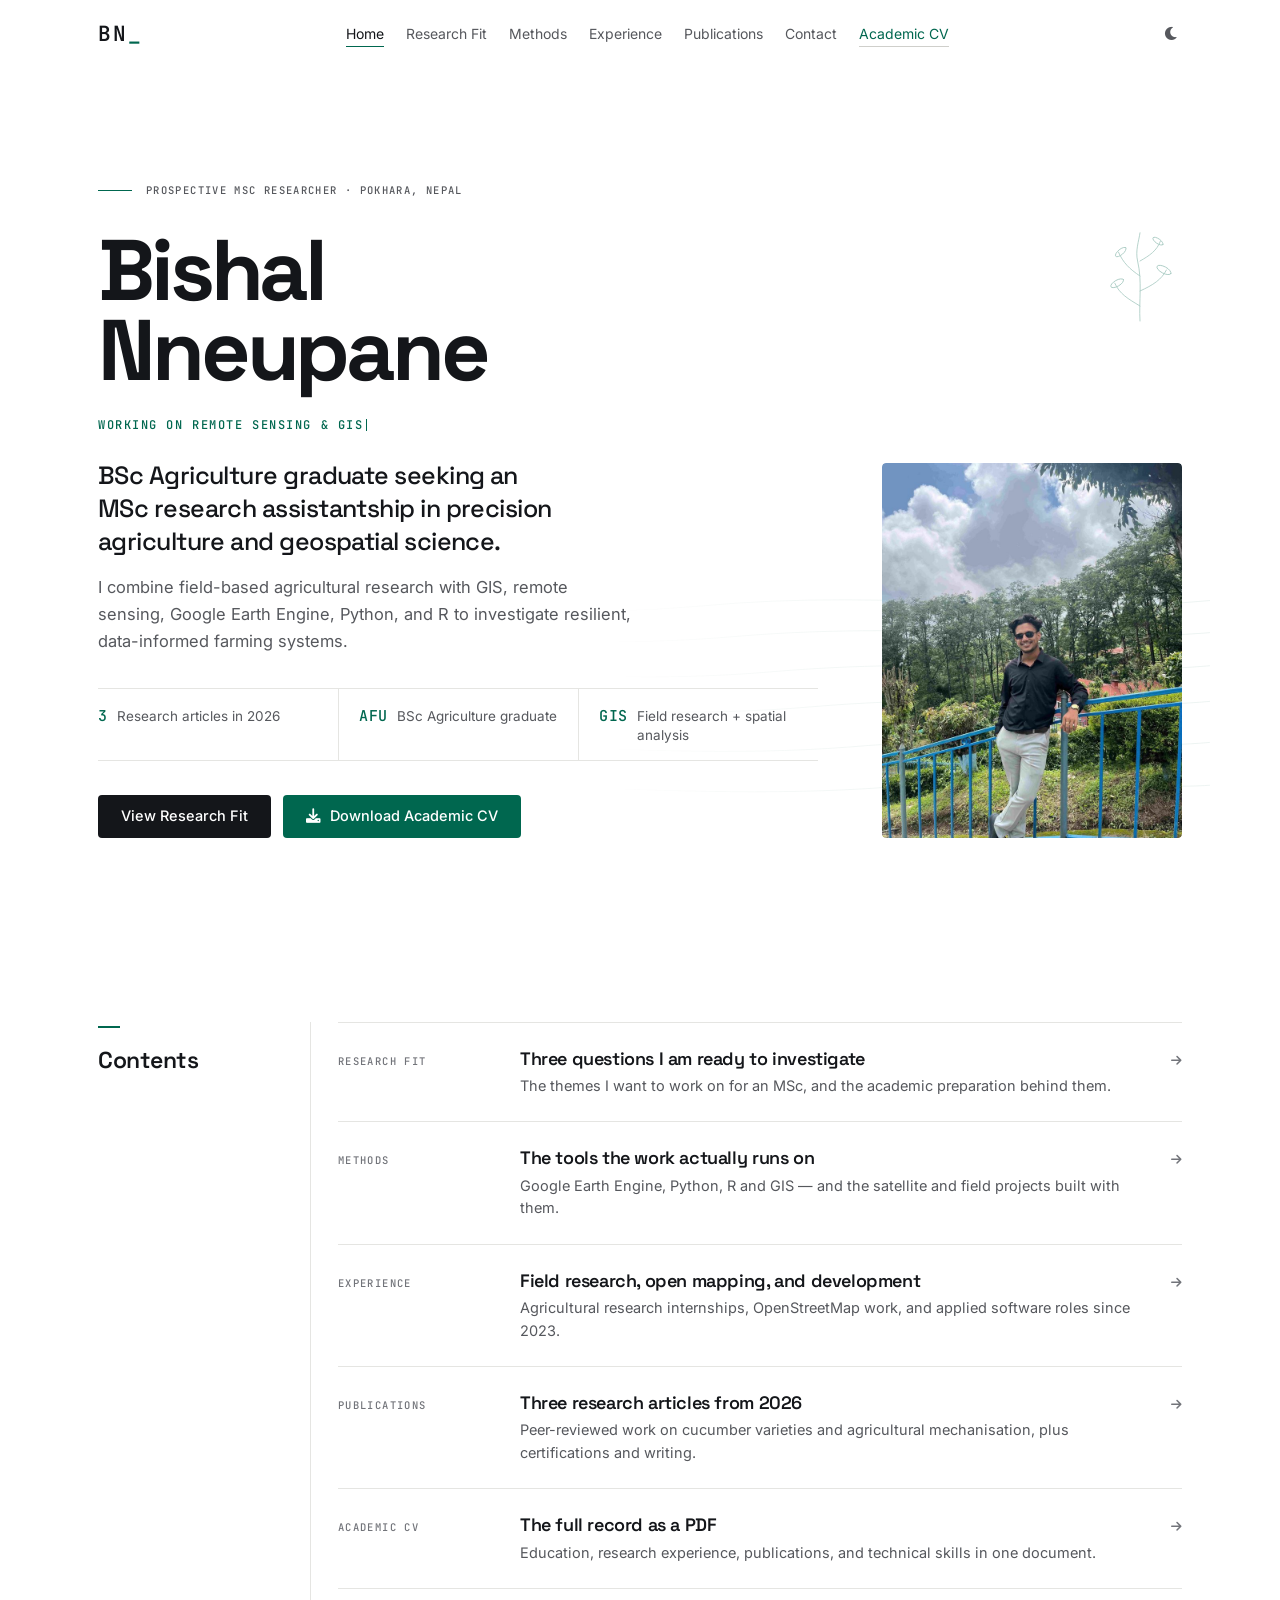
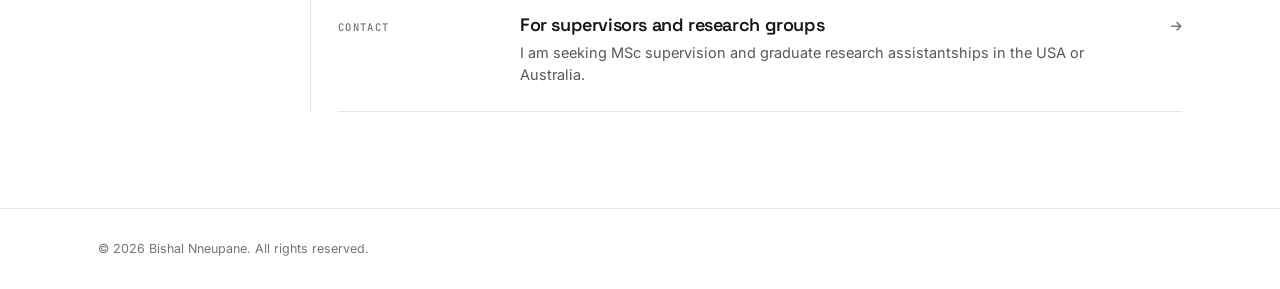
==== commit 753d2629: "Make light theme the default for all visitors" ====
--- a/index.html
+++ b/index.html
@@ -16,17 +16,16 @@
     <meta charset="UTF-8">
     <meta name="viewport"
         content="width=device-width, initial-scale=1.0, maximum-scale=5.0, user-scalable=yes, viewport-fit=cover">
-    <meta name="theme-color" content="#FFFFFF" media="(prefers-color-scheme: light)">
-    <meta name="theme-color" content="#101113" media="(prefers-color-scheme: dark)">
-
-    <!-- Applied before first paint so the page never flashes the wrong theme. -->
+    <meta name="theme-color" content="#FFFFFF">
+
+    <!-- Applied before first paint so the page never flashes the wrong theme.
+         Light is the default for everyone; dark is only used when the visitor
+         has explicitly chosen it here before. The OS setting is not followed. -->
     <script>
         (function () {
             try {
                 var stored = localStorage.getItem('theme');
-                var theme = stored || (window.matchMedia
-                    && window.matchMedia('(prefers-color-scheme: dark)').matches ? 'dark' : 'light');
-                document.documentElement.setAttribute('data-theme', theme);
+                document.documentElement.setAttribute('data-theme', stored === 'dark' ? 'dark' : 'light');
             } catch (e) {
                 document.documentElement.setAttribute('data-theme', 'light');
             }
--- a/style.css
+++ b/style.css
@@ -82,23 +82,9 @@
   color-scheme: dark;
 }
 
-/* If the pre-paint script never runs, still honour the OS preference. */
-@media (prefers-color-scheme: dark) {
-  :root:not([data-theme="light"]) {
-    --paper:        #101113;
-    --wash:         #17191C;
-    --wash-2:       #1D2023;
-    --ink:          #E8E8E6;
-    --ink-2:        #9B9D9F;
-    --ink-3:        #83868A;
-    --rule:         #26282B;
-    --rule-2:       #3A3D40;
-    --accent:       #35BE99;
-    --accent-2:     #E4734D;
-    --accent-wash:  #14201C;
-    color-scheme: dark;
-  }
-}
+/* Light is the default for every visitor, so there is deliberately no
+   prefers-color-scheme fallback here: a dark OS must not darken the site.
+   Dark applies only via [data-theme="dark"], which the toggle sets. */
 
 /* ---------- RESET ---------- */
 *, *::before, *::after { box-sizing: border-box; }
--- a/style.css
+++ b/style.css
@@ -82,23 +82,9 @@
   color-scheme: dark;
 }
 
-/* If the pre-paint script never runs, still honour the OS preference. */
-@media (prefers-color-scheme: dark) {
-  :root:not([data-theme="light"]) {
-    --paper:        #101113;
-    --wash:         #17191C;
-    --wash-2:       #1D2023;
-    --ink:          #E8E8E6;
-    --ink-2:        #9B9D9F;
-    --ink-3:        #83868A;
-    --rule:         #26282B;
-    --rule-2:       #3A3D40;
-    --accent:       #35BE99;
-    --accent-2:     #E4734D;
-    --accent-wash:  #14201C;
-    color-scheme: dark;
-  }
-}
+/* Light is the default for every visitor, so there is deliberately no
+   prefers-color-scheme fallback here: a dark OS must not darken the site.
+   Dark applies only via [data-theme="dark"], which the toggle sets. */
 
 /* ---------- RESET ---------- */
 *, *::before, *::after { box-sizing: border-box; }
